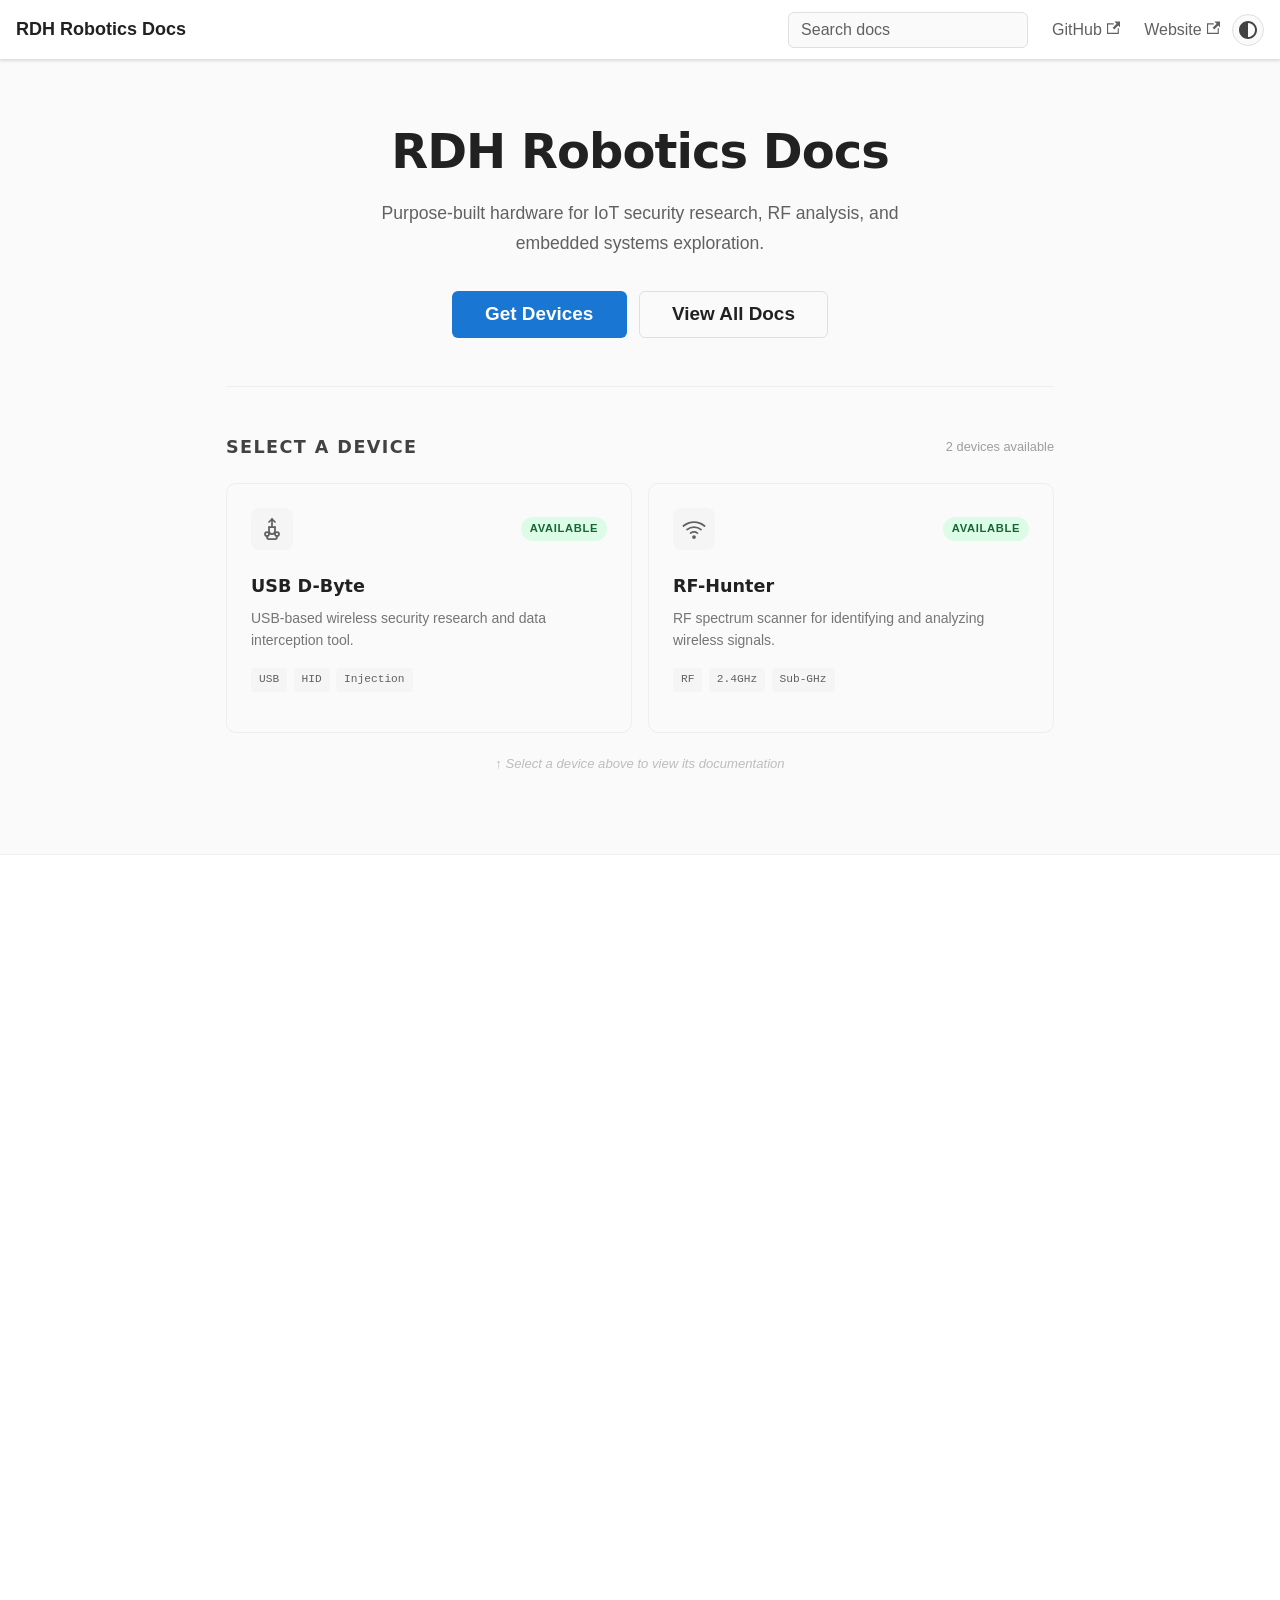
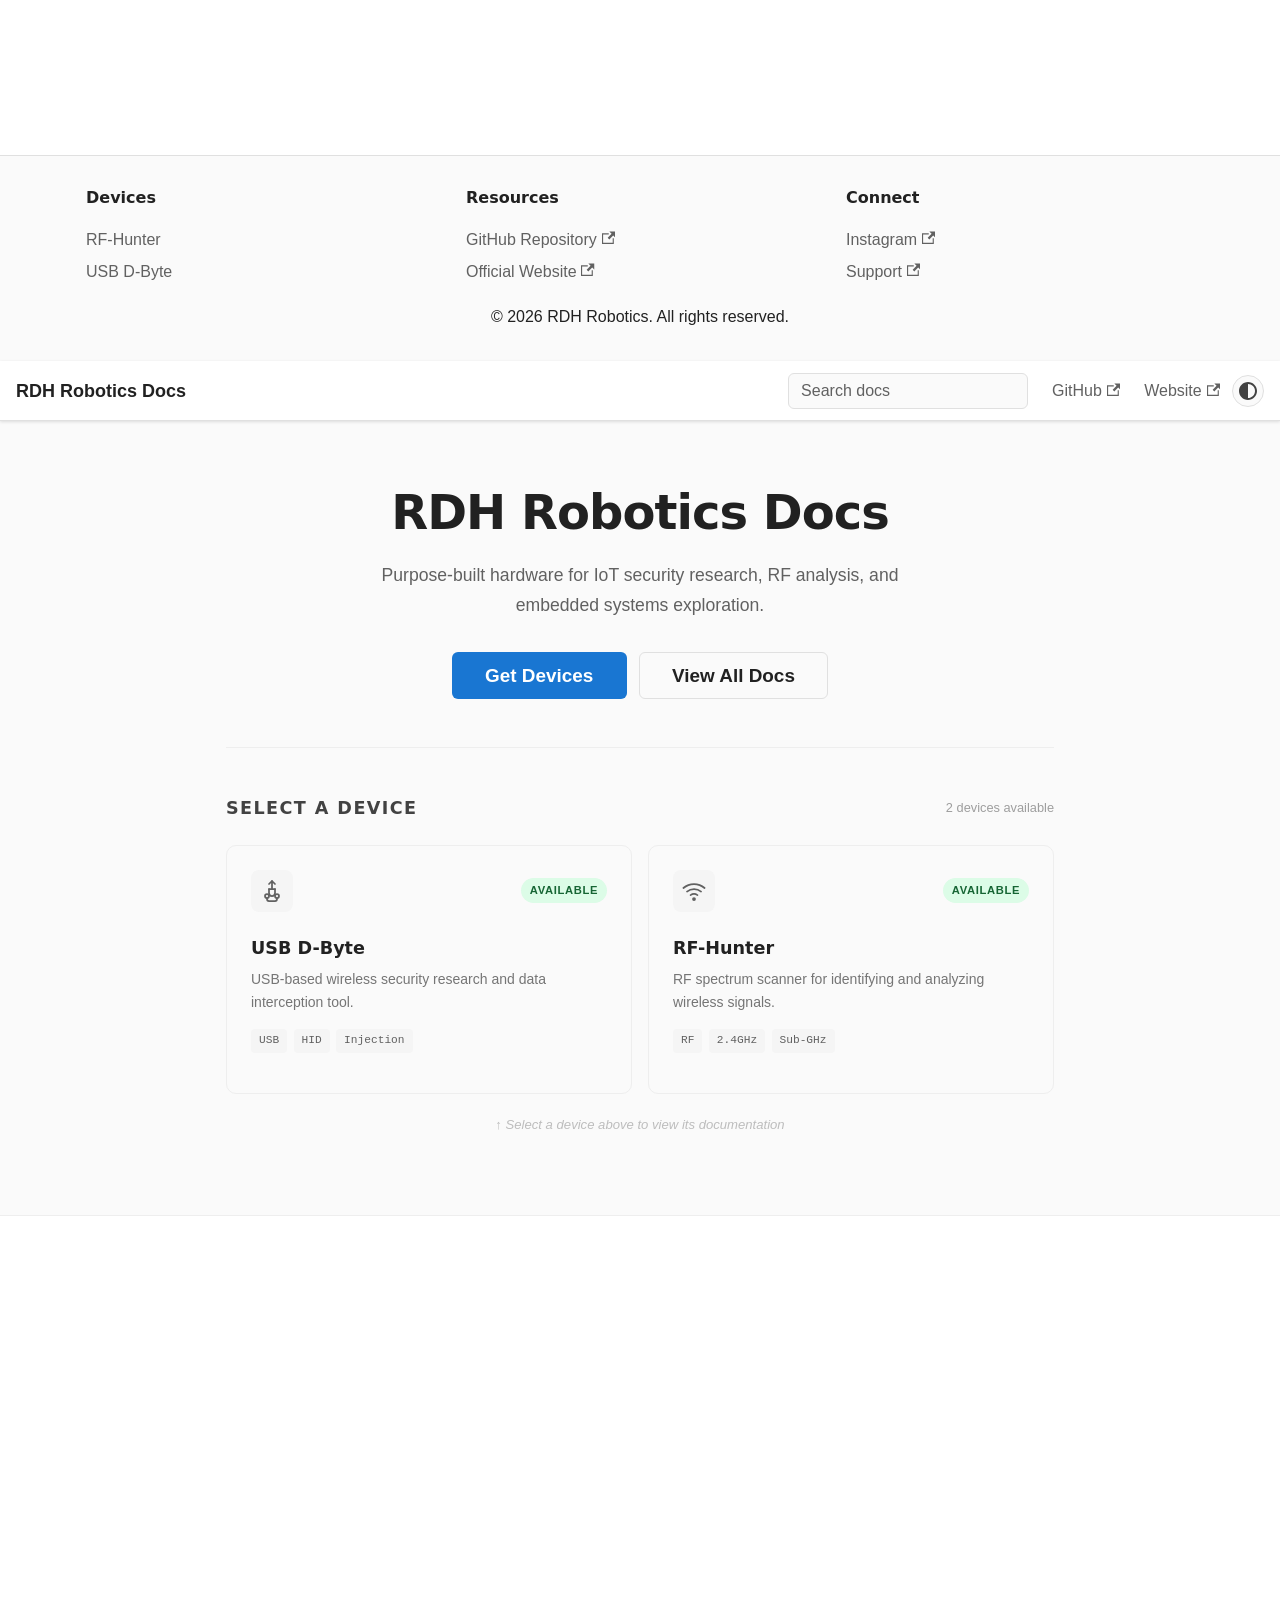
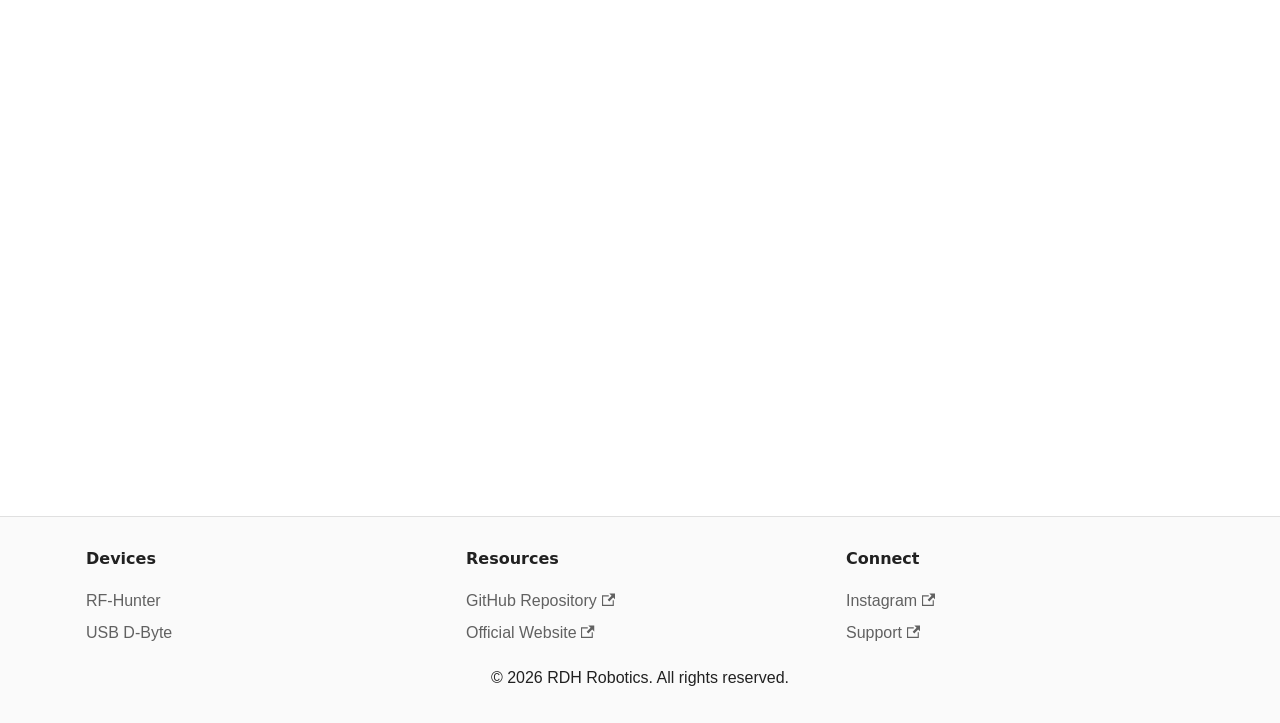
==== index.html @ c76b9f77 "Initial Commit" ====
<!doctype html><html lang=en dir=ltr class="plugin-pages plugin-id-default" data-has-hydrated=false><head><meta charset=UTF-8><meta name=generator content="Docusaurus v3.10.1"><title data-rh=true>RDH Robotics — Wireless Security Research Devices | RDH Robotics Docs</title><meta data-rh=true name=viewport content="width=device-width, initial-scale=1.0"/><meta data-rh=true name=twitter:card content=summary_large_image /><meta data-rh=true property=og:image content=https://docs.rdhrobotics.in/img/logo.svg /><meta data-rh=true name=twitter:image content=https://docs.rdhrobotics.in/img/logo.svg /><meta data-rh=true property=og:url content=https://docs.rdhrobotics.in/ /><meta data-rh=true property=og:locale content=en /><meta data-rh=true name=docusaurus_locale content=en /><meta data-rh=true name=docusaurus_tag content=default /><meta data-rh=true name=docsearch:language content=en /><meta data-rh=true name=docsearch:docusaurus_tag content=default /><meta data-rh=true property=og:title content="RDH Robotics — Wireless Security Research Devices | RDH Robotics Docs"/><meta data-rh=true name=description content="Purpose-built hardware for IoT security research, RF analysis, and embedded systems."/><meta data-rh=true property=og:description content="Purpose-built hardware for IoT security research, RF analysis, and embedded systems."/><link data-rh=true rel=icon href=/img/favicon.ico /><link data-rh=true rel=canonical href=https://docs.rdhrobotics.in/ /><link data-rh=true rel=alternate href=https://docs.rdhrobotics.in/ hreflang=en /><link data-rh=true rel=alternate href=https://docs.rdhrobotics.in/ hreflang=x-default /><script data-rh=true>document.addEventListener("DOMContentLoaded",function(){void 0===window.docusaurus&&insertBanner()});function insertBanner(){var n=document.createElement("div");n.id="__docusaurus-base-url-issue-banner-container",n.innerHTML='\n<div id="__docusaurus-base-url-issue-banner" style="border: thick solid red; background-color: rgb(255, 230, 179); margin: 20px; padding: 20px; font-size: 20px;">\n   <p style="font-weight: bold; font-size: 30px;">Your Docusaurus site did not load properly.</p>\n   <p>A very common reason is a wrong site <a href="https://docusaurus.io/docs/docusaurus.config.js/#baseUrl" style="font-weight: bold;">baseUrl configuration</a>.</p>\n   <p>Current configured baseUrl = <span style="font-weight: bold; color: red;">/</span>  (default value)</p>\n   <p>We suggest trying baseUrl = <span id="__docusaurus-base-url-issue-banner-suggestion-container" style="font-weight: bold; color: green;"></span></p>\n</div>\n',document.body.prepend(n);var e=document.getElementById("__docusaurus-base-url-issue-banner-suggestion-container"),s=window.location.pathname;e.innerHTML="/"===s.substr(-1)?s:s+"/"}</script><link rel=stylesheet href=/assets/css/styles.e8098c47.css /><script src=/assets/js/runtime~main.9fc11efd.js defer></script><script src=/assets/js/main.0d5577f0.js defer></script></head><body><svg style="display: none;"><defs>
<symbol id=theme-svg-external-link viewBox="0 0 24 24"><path fill=currentColor d="M21 13v10h-21v-19h12v2h-10v15h17v-8h2zm3-12h-10.988l4.035 4-6.977 7.07 2.828 2.828 6.977-7.07 4.125 4.172v-11z"/></symbol>
</defs></svg>
<script>!function(){var t=function(){try{return new URLSearchParams(window.location.search).get("docusaurus-theme")}catch(t){}}()||function(){try{return window.localStorage.getItem("theme-b29")}catch(t){}}();document.documentElement.setAttribute("data-theme",t||(window.matchMedia("(prefers-color-scheme: dark)").matches?"dark":"light")),document.documentElement.setAttribute("data-theme-choice",t||"system")}(),function(){try{for(var[t,e]of new URLSearchParams(window.location.search).entries())if(t.startsWith("docusaurus-data-")){var a=t.replace("docusaurus-data-","data-");document.documentElement.setAttribute(a,e)}}catch(t){}}()</script><div id=__docusaurus><div role=region aria-label="Skip to main content"><a class=skipToContent_fXgn href=#__docusaurus_skipToContent_fallback>Skip to main content</a></div><nav aria-label=Main class="theme-layout-navbar navbar navbar--fixed-top navbar--primary"><div class=navbar__inner><div class="theme-layout-navbar-left navbar__items"><button aria-label="Toggle navigation bar" aria-expanded=false class="navbar__toggle clean-btn" type=button><svg width=30 height=30 viewBox="0 0 30 30" aria-hidden=true><path stroke=currentColor stroke-linecap=round stroke-miterlimit=10 stroke-width=2 d="M4 7h22M4 15h22M4 23h22"/></svg></button><a class=navbar__brand href=/><b class="navbar__title text--truncate">RDH Robotics Docs</b></a></div><div class="theme-layout-navbar-right navbar__items navbar__items--right"><div class=navbarSearchContainer_Bca1><form class=navbar-search role=search><input class=navbar-search__input type=search placeholder="Search docs" aria-label="Search documentation" value="" /></form></div><a href=https://github.com/rdhrobotics target=_blank rel="noopener noreferrer" class="navbar__item navbar__link">GitHub<svg width=13.5 height=13.5 aria-label="(opens in new tab)" class=iconExternalLink_nPIU><use href=#theme-svg-external-link /></svg></a><a href=https://rdhrobotics.in target=_blank rel="noopener noreferrer" class="navbar__item navbar__link">Website<svg width=13.5 height=13.5 aria-label="(opens in new tab)" class=iconExternalLink_nPIU><use href=#theme-svg-external-link /></svg></a><div class="toggle_vylO colorModeToggle_DEke"><button class="clean-btn toggleButton_gllP toggleButtonDisabled_aARS" type=button disabled title="system mode" aria-label="Switch between dark and light mode (currently system mode)"><svg viewBox="0 0 24 24" width=24 height=24 aria-hidden=true class="toggleIcon_g3eP lightToggleIcon_pyhR"><path fill=currentColor d="M12,9c1.65,0,3,1.35,3,3s-1.35,3-3,3s-3-1.35-3-3S10.35,9,12,9 M12,7c-2.76,0-5,2.24-5,5s2.24,5,5,5s5-2.24,5-5 S14.76,7,12,7L12,7z M2,13l2,0c0.55,0,1-0.45,1-1s-0.45-1-1-1l-2,0c-0.55,0-1,0.45-1,1S1.45,13,2,13z M20,13l2,0c0.55,0,1-0.45,1-1 s-0.45-1-1-1l-2,0c-0.55,0-1,0.45-1,1S19.45,13,20,13z M11,2v2c0,0.55,0.45,1,1,1s1-0.45,1-1V2c0-0.55-0.45-1-1-1S11,1.45,11,2z M11,20v2c0,0.55,0.45,1,1,1s1-0.45,1-1v-2c0-0.55-0.45-1-1-1C11.45,19,11,19.45,11,20z M5.99,4.58c-0.39-0.39-1.03-0.39-1.41,0 c-0.39,0.39-0.39,1.03,0,1.41l1.06,1.06c0.39,0.39,1.03,0.39,1.41,0s0.39-1.03,0-1.41L5.99,4.58z M18.36,16.95 c-0.39-0.39-1.03-0.39-1.41,0c-0.39,0.39-0.39,1.03,0,1.41l1.06,1.06c0.39,0.39,1.03,0.39,1.41,0c0.39-0.39,0.39-1.03,0-1.41 L18.36,16.95z M19.42,5.99c0.39-0.39,0.39-1.03,0-1.41c-0.39-0.39-1.03-0.39-1.41,0l-1.06,1.06c-0.39,0.39-0.39,1.03,0,1.41 s1.03,0.39,1.41,0L19.42,5.99z M7.05,18.36c0.39-0.39,0.39-1.03,0-1.41c-0.39-0.39-1.03-0.39-1.41,0l-1.06,1.06 c-0.39,0.39-0.39,1.03,0,1.41s1.03,0.39,1.41,0L7.05,18.36z"/></svg><svg viewBox="0 0 24 24" width=24 height=24 aria-hidden=true class="toggleIcon_g3eP darkToggleIcon_wfgR"><path fill=currentColor d="M9.37,5.51C9.19,6.15,9.1,6.82,9.1,7.5c0,4.08,3.32,7.4,7.4,7.4c0.68,0,1.35-0.09,1.99-0.27C17.45,17.19,14.93,19,12,19 c-3.86,0-7-3.14-7-7C5,9.07,6.81,6.55,9.37,5.51z M12,3c-4.97,0-9,4.03-9,9s4.03,9,9,9s9-4.03,9-9c0-0.46-0.04-0.92-0.1-1.36 c-0.98,1.37-2.58,2.26-4.4,2.26c-2.98,0-5.4-2.42-5.4-5.4c0-1.81,0.89-3.42,2.26-4.4C12.92,3.04,12.46,3,12,3L12,3z"/></svg><svg viewBox="0 0 24 24" width=24 height=24 aria-hidden=true class="toggleIcon_g3eP systemToggleIcon_QzmC"><path fill=currentColor d="m12 21c4.971 0 9-4.029 9-9s-4.029-9-9-9-9 4.029-9 9 4.029 9 9 9zm4.95-13.95c1.313 1.313 2.05 3.093 2.05 4.95s-0.738 3.637-2.05 4.95c-1.313 1.313-3.093 2.05-4.95 2.05v-14c1.857 0 3.637 0.737 4.95 2.05z"/></svg></button></div></div></div><div role=presentation class=navbar-sidebar__backdrop></div></nav><div id=__docusaurus_skipToContent_fallback class="theme-layout-main main-wrapper mainWrapper_z2l0"><header class="hero_aEcG heroLight_Zy8_"><div class="container heroContainer_i2aB"><div class=brandSection_exKd><h1 class=heroTitle_qg2I>RDH Robotics Docs</h1><p class=heroSubtitle_jFu1>Purpose-built hardware for IoT security research, RF analysis, and embedded systems exploration.<div class=heroCtas_rCrO><a href=https://www.rdhrobotics.in target=_blank rel="noopener noreferrer" class="button button--primary button--lg">Get Devices</a><a class="button button--secondary button--lg" href=/docs/intro>View All Docs</a></div></div><hr class=divider_ODZq /><section class=deviceSection_gvRC><div class=deviceSectionHeader_e5YT><h2 class=deviceSectionTitle_jl0S>Select a Device</h2><span class=deviceCount_M5NT>2<!-- --> devices available</span></div><div class=deviceGrid_cJya><div class=deviceCard_G2VZ role=button tabindex=0 aria-pressed=false><div class=deviceCardHeader_lcBn><span class=deviceIconWrap_8QQf><svg xmlns=http://www.w3.org/2000/svg width=24 height=24 viewBox="0 0 24 24" fill=none stroke=currentColor stroke-width=1.75 stroke-linecap=round stroke-linejoin=round aria-hidden=true><path d="M12 2v8"/><path d="M9 5l3-3 3 3"/><path d="M9 10h6"/><path d="M9 10v4a3 3 0 0 0 6 0v-4"/><circle cx=7 cy=17 r=2 /><circle cx=17 cy=17 r=2 /><path d="M7 19v1a2 2 0 0 0 2 2h6a2 2 0 0 0 2-2v-1"/></svg></span><span class="deviceBadge_BTRX badgeAvailable_bBEF">Available</span></div><h3 class=deviceCardTitle_dYeE>USB D-Byte</h3><p class=deviceCardDescription__JQG>USB-based wireless security research and data interception tool.<div class=deviceTags_pR9X><span class=deviceTag_oebg>USB</span><span class=deviceTag_oebg>HID</span><span class=deviceTag_oebg>Injection</span></div></div><div class=deviceCard_G2VZ role=button tabindex=0 aria-pressed=false><div class=deviceCardHeader_lcBn><span class=deviceIconWrap_8QQf><svg xmlns=http://www.w3.org/2000/svg width=24 height=24 viewBox="0 0 24 24" fill=none stroke=currentColor stroke-width=1.75 stroke-linecap=round stroke-linejoin=round aria-hidden=true><path d="M5 12.55a11 11 0 0 1 14.08 0"/><path d="M1.42 9a16 16 0 0 1 21.16 0"/><path d="M8.53 16.11a6 6 0 0 1 6.95 0"/><circle cx=12 cy=20 r=1 fill=currentColor /></svg></span><span class="deviceBadge_BTRX badgeAvailable_bBEF">Available</span></div><h3 class=deviceCardTitle_dYeE>RF-Hunter</h3><p class=deviceCardDescription__JQG>RF spectrum scanner for identifying and analyzing wireless signals.<div class=deviceTags_pR9X><span class=deviceTag_oebg>RF</span><span class=deviceTag_oebg>2.4GHz</span><span class=deviceTag_oebg>Sub-GHz</span></div></div></div><p class=deviceHint_Nf5q>↑ Select a device above to view its documentation</section></div></header><main></main></div><footer class="theme-layout-footer footer"><div class="container container-fluid"><div class="row footer__links"><div class="theme-layout-footer-column col footer__col"><div class=footer__title>Devices</div><ul class="footer__items clean-list"><li class=footer__item><a class=footer__link-item href=/docs/RF-Hunter>RF-Hunter</a><li class=footer__item><a class=footer__link-item href=/docs/USB-D-Byte>USB D-Byte</a></ul></div><div class="theme-layout-footer-column col footer__col"><div class=footer__title>Resources</div><ul class="footer__items clean-list"><li class=footer__item><a href=https://github.com/rdhrobotics target=_blank rel="noopener noreferrer" class=footer__link-item>GitHub Repository<svg width=13.5 height=13.5 aria-label="(opens in new tab)" class=iconExternalLink_nPIU><use href=#theme-svg-external-link /></svg></a><li class=footer__item><a href=https://rdhrobotics.in target=_blank rel="noopener noreferrer" class=footer__link-item>Official Website<svg width=13.5 height=13.5 aria-label="(opens in new tab)" class=iconExternalLink_nPIU><use href=#theme-svg-external-link /></svg></a></ul></div><div class="theme-layout-footer-column col footer__col"><div class=footer__title>Connect</div><ul class="footer__items clean-list"><li class=footer__item><a href=https://instagram.com/rdhrobotics target=_blank rel="noopener noreferrer" class=footer__link-item>Instagram<svg width=13.5 height=13.5 aria-label="(opens in new tab)" class=iconExternalLink_nPIU><use href=#theme-svg-external-link /></svg></a><li class=footer__item><a href=https://rdhrobotics.in/support target=_blank rel="noopener noreferrer" class=footer__link-item>Support<svg width=13.5 height=13.5 aria-label="(opens in new tab)" class=iconExternalLink_nPIU><use href=#theme-svg-external-link /></svg></a></ul></div></div><div class="footer__bottom text--center"><div class=footer__copyright>© 2026 RDH Robotics. All rights reserved.</div></div></div></footer></div></body>
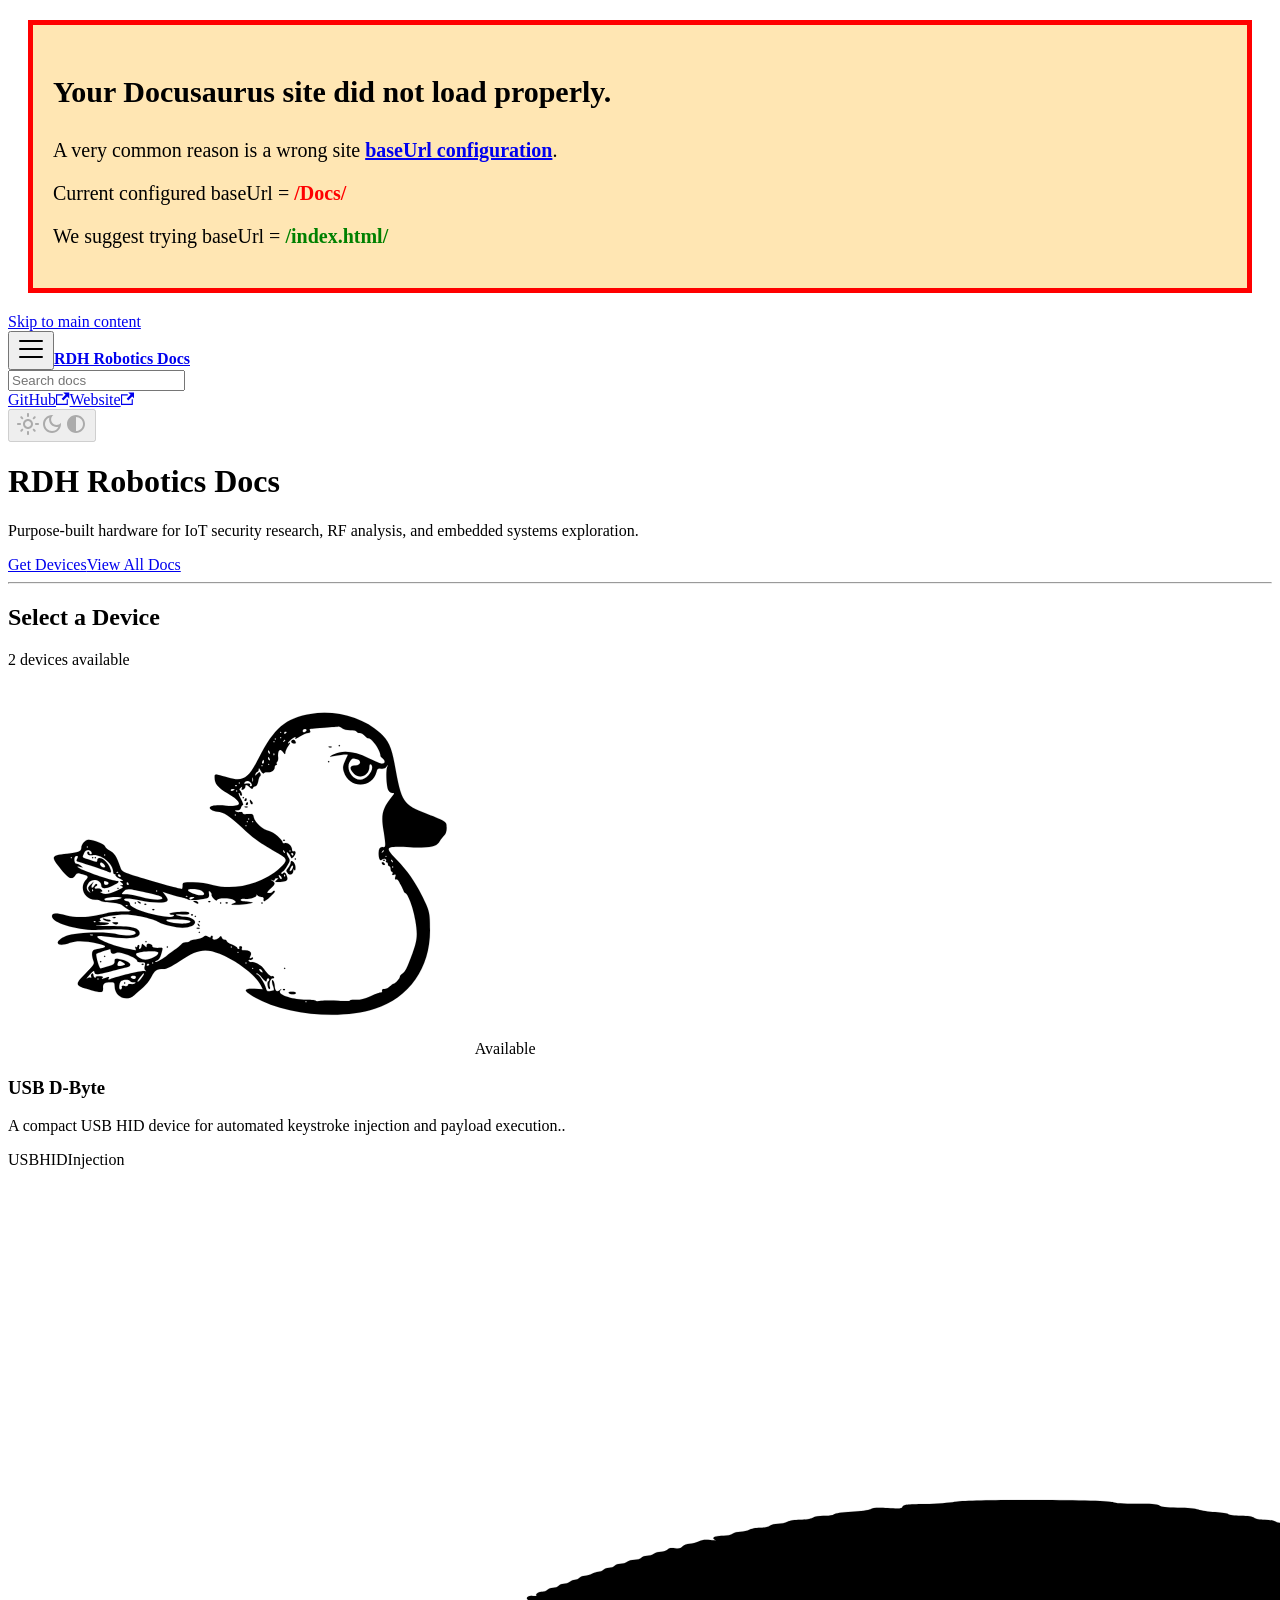
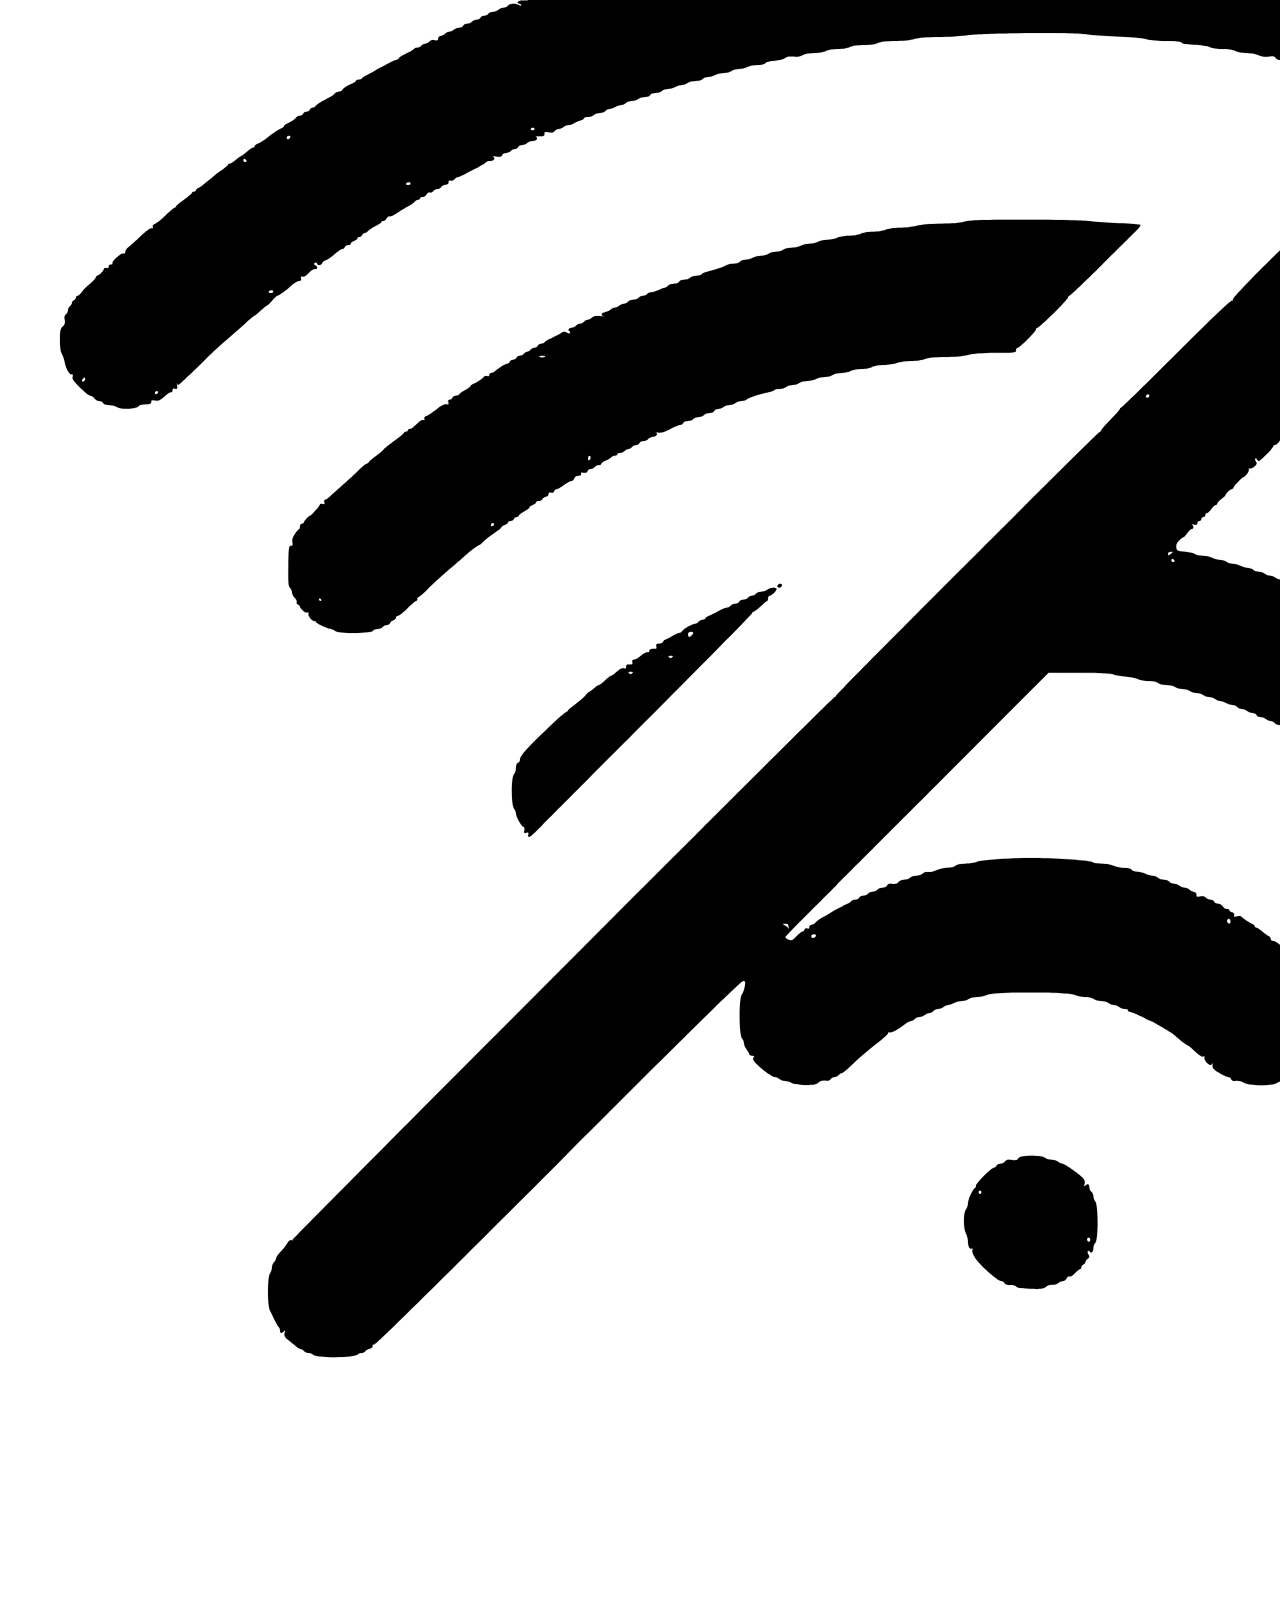
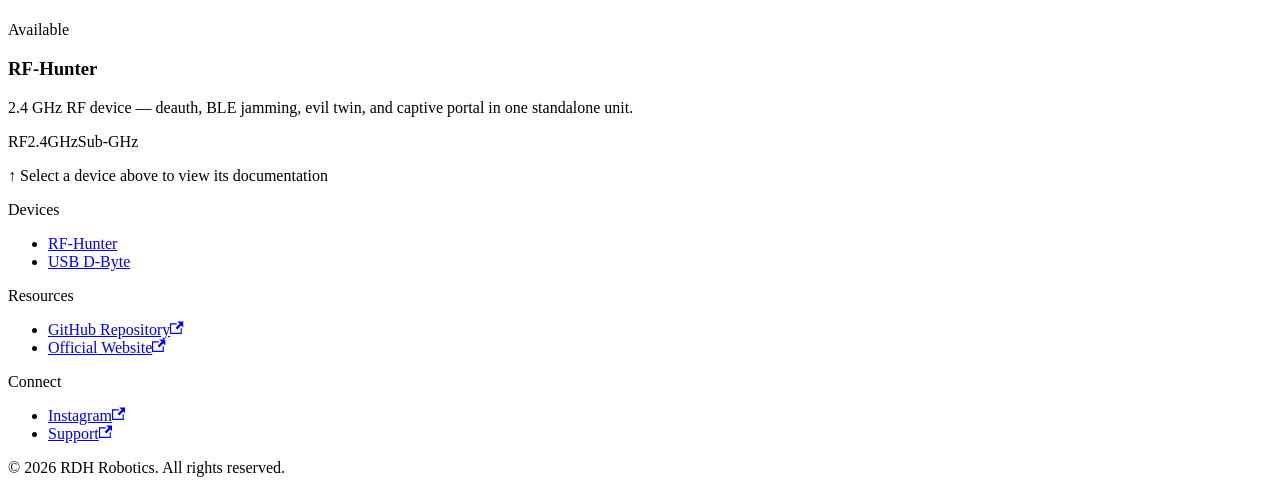
==== commit 52a72bd0: "Doc Update" ====
--- a/index.html
+++ b/index.html
@@ -1,4 +1,4 @@
-<!doctype html><html lang=en dir=ltr class="plugin-pages plugin-id-default" data-has-hydrated=false><head><meta charset=UTF-8><meta name=generator content="Docusaurus v3.10.1"><title data-rh=true>RDH Robotics — Wireless Security Research Devices | RDH Robotics Docs</title><meta data-rh=true name=viewport content="width=device-width, initial-scale=1.0"/><meta data-rh=true name=twitter:card content=summary_large_image /><meta data-rh=true property=og:image content=https://docs.rdhrobotics.in/img/logo.svg /><meta data-rh=true name=twitter:image content=https://docs.rdhrobotics.in/img/logo.svg /><meta data-rh=true property=og:url content=https://docs.rdhrobotics.in/ /><meta data-rh=true property=og:locale content=en /><meta data-rh=true name=docusaurus_locale content=en /><meta data-rh=true name=docusaurus_tag content=default /><meta data-rh=true name=docsearch:language content=en /><meta data-rh=true name=docsearch:docusaurus_tag content=default /><meta data-rh=true property=og:title content="RDH Robotics — Wireless Security Research Devices | RDH Robotics Docs"/><meta data-rh=true name=description content="Purpose-built hardware for IoT security research, RF analysis, and embedded systems."/><meta data-rh=true property=og:description content="Purpose-built hardware for IoT security research, RF analysis, and embedded systems."/><link data-rh=true rel=icon href=/img/favicon.ico /><link data-rh=true rel=canonical href=https://docs.rdhrobotics.in/ /><link data-rh=true rel=alternate href=https://docs.rdhrobotics.in/ hreflang=en /><link data-rh=true rel=alternate href=https://docs.rdhrobotics.in/ hreflang=x-default /><script data-rh=true>document.addEventListener("DOMContentLoaded",function(){void 0===window.docusaurus&&insertBanner()});function insertBanner(){var n=document.createElement("div");n.id="__docusaurus-base-url-issue-banner-container",n.innerHTML='\n<div id="__docusaurus-base-url-issue-banner" style="border: thick solid red; background-color: rgb(255, 230, 179); margin: 20px; padding: 20px; font-size: 20px;">\n   <p style="font-weight: bold; font-size: 30px;">Your Docusaurus site did not load properly.</p>\n   <p>A very common reason is a wrong site <a href="https://docusaurus.io/docs/docusaurus.config.js/#baseUrl" style="font-weight: bold;">baseUrl configuration</a>.</p>\n   <p>Current configured baseUrl = <span style="font-weight: bold; color: red;">/</span>  (default value)</p>\n   <p>We suggest trying baseUrl = <span id="__docusaurus-base-url-issue-banner-suggestion-container" style="font-weight: bold; color: green;"></span></p>\n</div>\n',document.body.prepend(n);var e=document.getElementById("__docusaurus-base-url-issue-banner-suggestion-container"),s=window.location.pathname;e.innerHTML="/"===s.substr(-1)?s:s+"/"}</script><link rel=stylesheet href=/assets/css/styles.e8098c47.css /><script src=/assets/js/runtime~main.9fc11efd.js defer></script><script src=/assets/js/main.0d5577f0.js defer></script></head><body><svg style="display: none;"><defs>
+<!doctype html><html lang=en dir=ltr class="plugin-pages plugin-id-default" data-has-hydrated=false><head><meta charset=UTF-8><meta name=generator content="Docusaurus v3.10.1"><title data-rh=true>RDH Robotics — Wireless Security Research Devices | RDH Robotics Docs</title><meta data-rh=true name=viewport content="width=device-width, initial-scale=1.0"/><meta data-rh=true name=twitter:card content=summary_large_image /><meta data-rh=true property=og:image content=https://rajbhardivesh.github.io/Docs/img/logo.svg /><meta data-rh=true name=twitter:image content=https://rajbhardivesh.github.io/Docs/img/logo.svg /><meta data-rh=true property=og:url content=https://rajbhardivesh.github.io/Docs/ /><meta data-rh=true property=og:locale content=en /><meta data-rh=true name=docusaurus_locale content=en /><meta data-rh=true name=docusaurus_tag content=default /><meta data-rh=true name=docsearch:language content=en /><meta data-rh=true name=docsearch:docusaurus_tag content=default /><meta data-rh=true property=og:title content="RDH Robotics — Wireless Security Research Devices | RDH Robotics Docs"/><meta data-rh=true name=description content="Purpose-built hardware for IoT security research, RF analysis, and embedded systems."/><meta data-rh=true property=og:description content="Purpose-built hardware for IoT security research, RF analysis, and embedded systems."/><link data-rh=true rel=icon href=/Docs/img/favicon.ico /><link data-rh=true rel=canonical href=https://rajbhardivesh.github.io/Docs/ /><link data-rh=true rel=alternate href=https://rajbhardivesh.github.io/Docs/ hreflang=en /><link data-rh=true rel=alternate href=https://rajbhardivesh.github.io/Docs/ hreflang=x-default /><script data-rh=true>document.addEventListener("DOMContentLoaded",function(){void 0===window.docusaurus&&insertBanner()});function insertBanner(){var n=document.createElement("div");n.id="__docusaurus-base-url-issue-banner-container",n.innerHTML='\n<div id="__docusaurus-base-url-issue-banner" style="border: thick solid red; background-color: rgb(255, 230, 179); margin: 20px; padding: 20px; font-size: 20px;">\n   <p style="font-weight: bold; font-size: 30px;">Your Docusaurus site did not load properly.</p>\n   <p>A very common reason is a wrong site <a href="https://docusaurus.io/docs/docusaurus.config.js/#baseUrl" style="font-weight: bold;">baseUrl configuration</a>.</p>\n   <p>Current configured baseUrl = <span style="font-weight: bold; color: red;">/Docs/</span> </p>\n   <p>We suggest trying baseUrl = <span id="__docusaurus-base-url-issue-banner-suggestion-container" style="font-weight: bold; color: green;"></span></p>\n</div>\n',document.body.prepend(n);var e=document.getElementById("__docusaurus-base-url-issue-banner-suggestion-container"),s=window.location.pathname;e.innerHTML="/"===s.substr(-1)?s:s+"/"}</script><link rel=stylesheet href=/Docs/assets/css/styles.e8098c47.css /><script src=/Docs/assets/js/runtime~main.014c2309.js defer></script><script src=/Docs/assets/js/main.a53502a4.js defer></script></head><body><svg style="display: none;"><defs>
 <symbol id=theme-svg-external-link viewBox="0 0 24 24"><path fill=currentColor d="M21 13v10h-21v-19h12v2h-10v15h17v-8h2zm3-12h-10.988l4.035 4-6.977 7.07 2.828 2.828 6.977-7.07 4.125 4.172v-11z"/></symbol>
 </defs></svg>
-<script>!function(){var t=function(){try{return new URLSearchParams(window.location.search).get("docusaurus-theme")}catch(t){}}()||function(){try{return window.localStorage.getItem("theme-b29")}catch(t){}}();document.documentElement.setAttribute("data-theme",t||(window.matchMedia("(prefers-color-scheme: dark)").matches?"dark":"light")),document.documentElement.setAttribute("data-theme-choice",t||"system")}(),function(){try{for(var[t,e]of new URLSearchParams(window.location.search).entries())if(t.startsWith("docusaurus-data-")){var a=t.replace("docusaurus-data-","data-");document.documentElement.setAttribute(a,e)}}catch(t){}}()</script><div id=__docusaurus><div role=region aria-label="Skip to main content"><a class=skipToContent_fXgn href=#__docusaurus_skipToContent_fallback>Skip to main content</a></div><nav aria-label=Main class="theme-layout-navbar navbar navbar--fixed-top navbar--primary"><div class=navbar__inner><div class="theme-layout-navbar-left navbar__items"><button aria-label="Toggle navigation bar" aria-expanded=false class="navbar__toggle clean-btn" type=button><svg width=30 height=30 viewBox="0 0 30 30" aria-hidden=true><path stroke=currentColor stroke-linecap=round stroke-miterlimit=10 stroke-width=2 d="M4 7h22M4 15h22M4 23h22"/></svg></button><a class=navbar__brand href=/><b class="navbar__title text--truncate">RDH Robotics Docs</b></a></div><div class="theme-layout-navbar-right navbar__items navbar__items--right"><div class=navbarSearchContainer_Bca1><form class=navbar-search role=search><input class=navbar-search__input type=search placeholder="Search docs" aria-label="Search documentation" value="" /></form></div><a href=https://github.com/rdhrobotics target=_blank rel="noopener noreferrer" class="navbar__item navbar__link">GitHub<svg width=13.5 height=13.5 aria-label="(opens in new tab)" class=iconExternalLink_nPIU><use href=#theme-svg-external-link /></svg></a><a href=https://rdhrobotics.in target=_blank rel="noopener noreferrer" class="navbar__item navbar__link">Website<svg width=13.5 height=13.5 aria-label="(opens in new tab)" class=iconExternalLink_nPIU><use href=#theme-svg-external-link /></svg></a><div class="toggle_vylO colorModeToggle_DEke"><button class="clean-btn toggleButton_gllP toggleButtonDisabled_aARS" type=button disabled title="system mode" aria-label="Switch between dark and light mode (currently system mode)"><svg viewBox="0 0 24 24" width=24 height=24 aria-hidden=true class="toggleIcon_g3eP lightToggleIcon_pyhR"><path fill=currentColor d="M12,9c1.65,0,3,1.35,3,3s-1.35,3-3,3s-3-1.35-3-3S10.35,9,12,9 M12,7c-2.76,0-5,2.24-5,5s2.24,5,5,5s5-2.24,5-5 S14.76,7,12,7L12,7z M2,13l2,0c0.55,0,1-0.45,1-1s-0.45-1-1-1l-2,0c-0.55,0-1,0.45-1,1S1.45,13,2,13z M20,13l2,0c0.55,0,1-0.45,1-1 s-0.45-1-1-1l-2,0c-0.55,0-1,0.45-1,1S19.45,13,20,13z M11,2v2c0,0.55,0.45,1,1,1s1-0.45,1-1V2c0-0.55-0.45-1-1-1S11,1.45,11,2z M11,20v2c0,0.55,0.45,1,1,1s1-0.45,1-1v-2c0-0.55-0.45-1-1-1C11.45,19,11,19.45,11,20z M5.99,4.58c-0.39-0.39-1.03-0.39-1.41,0 c-0.39,0.39-0.39,1.03,0,1.41l1.06,1.06c0.39,0.39,1.03,0.39,1.41,0s0.39-1.03,0-1.41L5.99,4.58z M18.36,16.95 c-0.39-0.39-1.03-0.39-1.41,0c-0.39,0.39-0.39,1.03,0,1.41l1.06,1.06c0.39,0.39,1.03,0.39,1.41,0c0.39-0.39,0.39-1.03,0-1.41 L18.36,16.95z M19.42,5.99c0.39-0.39,0.39-1.03,0-1.41c-0.39-0.39-1.03-0.39-1.41,0l-1.06,1.06c-0.39,0.39-0.39,1.03,0,1.41 s1.03,0.39,1.41,0L19.42,5.99z M7.05,18.36c0.39-0.39,0.39-1.03,0-1.41c-0.39-0.39-1.03-0.39-1.41,0l-1.06,1.06 c-0.39,0.39-0.39,1.03,0,1.41s1.03,0.39,1.41,0L7.05,18.36z"/></svg><svg viewBox="0 0 24 24" width=24 height=24 aria-hidden=true class="toggleIcon_g3eP darkToggleIcon_wfgR"><path fill=currentColor d="M9.37,5.51C9.19,6.15,9.1,6.82,9.1,7.5c0,4.08,3.32,7.4,7.4,7.4c0.68,0,1.35-0.09,1.99-0.27C17.45,17.19,14.93,19,12,19 c-3.86,0-7-3.14-7-7C5,9.07,6.81,6.55,9.37,5.51z M12,3c-4.97,0-9,4.03-9,9s4.03,9,9,9s9-4.03,9-9c0-0.46-0.04-0.92-0.1-1.36 c-0.98,1.37-2.58,2.26-4.4,2.26c-2.98,0-5.4-2.42-5.4-5.4c0-1.81,0.89-3.42,2.26-4.4C12.92,3.04,12.46,3,12,3L12,3z"/></svg><svg viewBox="0 0 24 24" width=24 height=24 aria-hidden=true class="toggleIcon_g3eP systemToggleIcon_QzmC"><path fill=currentColor d="m12 21c4.971 0 9-4.029 9-9s-4.029-9-9-9-9 4.029-9 9 4.029 9 9 9zm4.95-13.95c1.313 1.313 2.05 3.093 2.05 4.95s-0.738 3.637-2.05 4.95c-1.313 1.313-3.093 2.05-4.95 2.05v-14c1.857 0 3.637 0.737 4.95 2.05z"/></svg></button></div></div></div><div role=presentation class=navbar-sidebar__backdrop></div></nav><div id=__docusaurus_skipToContent_fallback class="theme-layout-main main-wrapper mainWrapper_z2l0"><header class="hero_aEcG heroLight_Zy8_"><div class="container heroContainer_i2aB"><div class=brandSection_exKd><h1 class=heroTitle_qg2I>RDH Robotics Docs</h1><p class=heroSubtitle_jFu1>Purpose-built hardware for IoT security research, RF analysis, and embedded systems exploration.<div class=heroCtas_rCrO><a href=https://www.rdhrobotics.in target=_blank rel="noopener noreferrer" class="button button--primary button--lg">Get Devices</a><a class="button button--secondary button--lg" href=/docs/intro>View All Docs</a></div></div><hr class=divider_ODZq /><section class=deviceSection_gvRC><div class=deviceSectionHeader_e5YT><h2 class=deviceSectionTitle_jl0S>Select a Device</h2><span class=deviceCount_M5NT>2<!-- --> devices available</span></div><div class=deviceGrid_cJya><div class=deviceCard_G2VZ role=button tabindex=0 aria-pressed=false><div class=deviceCardHeader_lcBn><span class=deviceIconWrap_8QQf><svg xmlns=http://www.w3.org/2000/svg width=24 height=24 viewBox="0 0 24 24" fill=none stroke=currentColor stroke-width=1.75 stroke-linecap=round stroke-linejoin=round aria-hidden=true><path d="M12 2v8"/><path d="M9 5l3-3 3 3"/><path d="M9 10h6"/><path d="M9 10v4a3 3 0 0 0 6 0v-4"/><circle cx=7 cy=17 r=2 /><circle cx=17 cy=17 r=2 /><path d="M7 19v1a2 2 0 0 0 2 2h6a2 2 0 0 0 2-2v-1"/></svg></span><span class="deviceBadge_BTRX badgeAvailable_bBEF">Available</span></div><h3 class=deviceCardTitle_dYeE>USB D-Byte</h3><p class=deviceCardDescription__JQG>USB-based wireless security research and data interception tool.<div class=deviceTags_pR9X><span class=deviceTag_oebg>USB</span><span class=deviceTag_oebg>HID</span><span class=deviceTag_oebg>Injection</span></div></div><div class=deviceCard_G2VZ role=button tabindex=0 aria-pressed=false><div class=deviceCardHeader_lcBn><span class=deviceIconWrap_8QQf><svg xmlns=http://www.w3.org/2000/svg width=24 height=24 viewBox="0 0 24 24" fill=none stroke=currentColor stroke-width=1.75 stroke-linecap=round stroke-linejoin=round aria-hidden=true><path d="M5 12.55a11 11 0 0 1 14.08 0"/><path d="M1.42 9a16 16 0 0 1 21.16 0"/><path d="M8.53 16.11a6 6 0 0 1 6.95 0"/><circle cx=12 cy=20 r=1 fill=currentColor /></svg></span><span class="deviceBadge_BTRX badgeAvailable_bBEF">Available</span></div><h3 class=deviceCardTitle_dYeE>RF-Hunter</h3><p class=deviceCardDescription__JQG>RF spectrum scanner for identifying and analyzing wireless signals.<div class=deviceTags_pR9X><span class=deviceTag_oebg>RF</span><span class=deviceTag_oebg>2.4GHz</span><span class=deviceTag_oebg>Sub-GHz</span></div></div></div><p class=deviceHint_Nf5q>↑ Select a device above to view its documentation</section></div></header><main></main></div><footer class="theme-layout-footer footer"><div class="container container-fluid"><div class="row footer__links"><div class="theme-layout-footer-column col footer__col"><div class=footer__title>Devices</div><ul class="footer__items clean-list"><li class=footer__item><a class=footer__link-item href=/docs/RF-Hunter>RF-Hunter</a><li class=footer__item><a class=footer__link-item href=/docs/USB-D-Byte>USB D-Byte</a></ul></div><div class="theme-layout-footer-column col footer__col"><div class=footer__title>Resources</div><ul class="footer__items clean-list"><li class=footer__item><a href=https://github.com/rdhrobotics target=_blank rel="noopener noreferrer" class=footer__link-item>GitHub Repository<svg width=13.5 height=13.5 aria-label="(opens in new tab)" class=iconExternalLink_nPIU><use href=#theme-svg-external-link /></svg></a><li class=footer__item><a href=https://rdhrobotics.in target=_blank rel="noopener noreferrer" class=footer__link-item>Official Website<svg width=13.5 height=13.5 aria-label="(opens in new tab)" class=iconExternalLink_nPIU><use href=#theme-svg-external-link /></svg></a></ul></div><div class="theme-layout-footer-column col footer__col"><div class=footer__title>Connect</div><ul class="footer__items clean-list"><li class=footer__item><a href=https://instagram.com/rdhrobotics target=_blank rel="noopener noreferrer" class=footer__link-item>Instagram<svg width=13.5 height=13.5 aria-label="(opens in new tab)" class=iconExternalLink_nPIU><use href=#theme-svg-external-link /></svg></a><li class=footer__item><a href=https://rdhrobotics.in/support target=_blank rel="noopener noreferrer" class=footer__link-item>Support<svg width=13.5 height=13.5 aria-label="(opens in new tab)" class=iconExternalLink_nPIU><use href=#theme-svg-external-link /></svg></a></ul></div></div><div class="footer__bottom text--center"><div class=footer__copyright>© 2026 RDH Robotics. All rights reserved.</div></div></div></footer></div></body>+<script>!function(){var t=function(){try{return new URLSearchParams(window.location.search).get("docusaurus-theme")}catch(t){}}()||function(){try{return window.localStorage.getItem("theme-79e")}catch(t){}}();document.documentElement.setAttribute("data-theme",t||(window.matchMedia("(prefers-color-scheme: dark)").matches?"dark":"light")),document.documentElement.setAttribute("data-theme-choice",t||"system")}(),function(){try{for(var[t,e]of new URLSearchParams(window.location.search).entries())if(t.startsWith("docusaurus-data-")){var a=t.replace("docusaurus-data-","data-");document.documentElement.setAttribute(a,e)}}catch(t){}}()</script><div id=__docusaurus><div role=region aria-label="Skip to main content"><a class=skipToContent_fXgn href=#__docusaurus_skipToContent_fallback>Skip to main content</a></div><nav aria-label=Main class="theme-layout-navbar navbar navbar--fixed-top navbar--primary"><div class=navbar__inner><div class="theme-layout-navbar-left navbar__items"><button aria-label="Toggle navigation bar" aria-expanded=false class="navbar__toggle clean-btn" type=button><svg width=30 height=30 viewBox="0 0 30 30" aria-hidden=true><path stroke=currentColor stroke-linecap=round stroke-miterlimit=10 stroke-width=2 d="M4 7h22M4 15h22M4 23h22"/></svg></button><a class=navbar__brand href=/Docs/><b class="navbar__title text--truncate">RDH Robotics Docs</b></a></div><div class="theme-layout-navbar-right navbar__items navbar__items--right"><div class=navbarSearchContainer_Bca1><form class=navbar-search role=search><input class=navbar-search__input type=search placeholder="Search docs" aria-label="Search documentation" value="" /></form></div><a href=https://github.com/rdhrobotics target=_blank rel="noopener noreferrer" class="navbar__item navbar__link">GitHub<svg width=13.5 height=13.5 aria-label="(opens in new tab)" class=iconExternalLink_nPIU><use href=#theme-svg-external-link /></svg></a><a href=https://rdhrobotics.in target=_blank rel="noopener noreferrer" class="navbar__item navbar__link">Website<svg width=13.5 height=13.5 aria-label="(opens in new tab)" class=iconExternalLink_nPIU><use href=#theme-svg-external-link /></svg></a><div class="toggle_vylO colorModeToggle_DEke"><button class="clean-btn toggleButton_gllP toggleButtonDisabled_aARS" type=button disabled title="system mode" aria-label="Switch between dark and light mode (currently system mode)"><svg viewBox="0 0 24 24" width=24 height=24 aria-hidden=true class="toggleIcon_g3eP lightToggleIcon_pyhR"><path fill=currentColor d="M12,9c1.65,0,3,1.35,3,3s-1.35,3-3,3s-3-1.35-3-3S10.35,9,12,9 M12,7c-2.76,0-5,2.24-5,5s2.24,5,5,5s5-2.24,5-5 S14.76,7,12,7L12,7z M2,13l2,0c0.55,0,1-0.45,1-1s-0.45-1-1-1l-2,0c-0.55,0-1,0.45-1,1S1.45,13,2,13z M20,13l2,0c0.55,0,1-0.45,1-1 s-0.45-1-1-1l-2,0c-0.55,0-1,0.45-1,1S19.45,13,20,13z M11,2v2c0,0.55,0.45,1,1,1s1-0.45,1-1V2c0-0.55-0.45-1-1-1S11,1.45,11,2z M11,20v2c0,0.55,0.45,1,1,1s1-0.45,1-1v-2c0-0.55-0.45-1-1-1C11.45,19,11,19.45,11,20z M5.99,4.58c-0.39-0.39-1.03-0.39-1.41,0 c-0.39,0.39-0.39,1.03,0,1.41l1.06,1.06c0.39,0.39,1.03,0.39,1.41,0s0.39-1.03,0-1.41L5.99,4.58z M18.36,16.95 c-0.39-0.39-1.03-0.39-1.41,0c-0.39,0.39-0.39,1.03,0,1.41l1.06,1.06c0.39,0.39,1.03,0.39,1.41,0c0.39-0.39,0.39-1.03,0-1.41 L18.36,16.95z M19.42,5.99c0.39-0.39,0.39-1.03,0-1.41c-0.39-0.39-1.03-0.39-1.41,0l-1.06,1.06c-0.39,0.39-0.39,1.03,0,1.41 s1.03,0.39,1.41,0L19.42,5.99z M7.05,18.36c0.39-0.39,0.39-1.03,0-1.41c-0.39-0.39-1.03-0.39-1.41,0l-1.06,1.06 c-0.39,0.39-0.39,1.03,0,1.41s1.03,0.39,1.41,0L7.05,18.36z"/></svg><svg viewBox="0 0 24 24" width=24 height=24 aria-hidden=true class="toggleIcon_g3eP darkToggleIcon_wfgR"><path fill=currentColor d="M9.37,5.51C9.19,6.15,9.1,6.82,9.1,7.5c0,4.08,3.32,7.4,7.4,7.4c0.68,0,1.35-0.09,1.99-0.27C17.45,17.19,14.93,19,12,19 c-3.86,0-7-3.14-7-7C5,9.07,6.81,6.55,9.37,5.51z M12,3c-4.97,0-9,4.03-9,9s4.03,9,9,9s9-4.03,9-9c0-0.46-0.04-0.92-0.1-1.36 c-0.98,1.37-2.58,2.26-4.4,2.26c-2.98,0-5.4-2.42-5.4-5.4c0-1.81,0.89-3.42,2.26-4.4C12.92,3.04,12.46,3,12,3L12,3z"/></svg><svg viewBox="0 0 24 24" width=24 height=24 aria-hidden=true class="toggleIcon_g3eP systemToggleIcon_QzmC"><path fill=currentColor d="m12 21c4.971 0 9-4.029 9-9s-4.029-9-9-9-9 4.029-9 9 4.029 9 9 9zm4.95-13.95c1.313 1.313 2.05 3.093 2.05 4.95s-0.738 3.637-2.05 4.95c-1.313 1.313-3.093 2.05-4.95 2.05v-14c1.857 0 3.637 0.737 4.95 2.05z"/></svg></button></div></div></div><div role=presentation class=navbar-sidebar__backdrop></div></nav><div id=__docusaurus_skipToContent_fallback class="theme-layout-main main-wrapper mainWrapper_z2l0"><header class="hero_aEcG heroLight_Zy8_"><div class="container heroContainer_i2aB"><div class=brandSection_exKd><h1 class=heroTitle_qg2I>RDH Robotics Docs</h1><p class=heroSubtitle_jFu1>Purpose-built hardware for IoT security research, RF analysis, and embedded systems exploration.<div class=heroCtas_rCrO><a href=https://www.rdhrobotics.in target=_blank rel="noopener noreferrer" class="button button--primary button--lg">Get Devices</a><a class="button button--secondary button--lg" href=/Docs/docs/intro>View All Docs</a></div></div><hr class=divider_ODZq /><section class=deviceSection_gvRC><div class=deviceSectionHeader_e5YT><h2 class=deviceSectionTitle_jl0S>Select a Device</h2><span class=deviceCount_M5NT>2<!-- --> devices available</span></div><div class=deviceGrid_cJya><div class=deviceCard_G2VZ role=button tabindex=0 aria-pressed=false><div class=deviceCardHeader_lcBn><span class=deviceIconWrap_8QQf><svg version=1.0 xmlns=http://www.w3.org/2000/svg width=350.000000pt height=289.000000pt viewBox="0 0 350.000000 289.000000" preserveAspectRatio="xMidYMid meet"> <g transform="translate(0.000000,289.000000) scale(0.100000,-0.100000)" fill=currentColor stroke=currentColor> <path d="M2270 2553 c-188 -31 -275 -105 -389 -331 -80 -157 -116 -179 -231 -146 -104 29 -100 29 -100 1 0 -48 22 -74 96 -118 119 -70 115 -104 -11 -94 -96 8 -145 -6 -110 -31 10 -8 31 -14 47 -14 42 0 95 -35 183 -119 82 -79 139 -120 256 -185 89 -48 91 -58 30 -117 -122 -117 -342 -174 -501 -130 -46 13 -104 21 -152 21 -77 0 -78 0 -78 -25 0 -14 -3 -25 -6 -25 -18 0 -227 57 -329 91 -119 38 -121 39 -134 76 -26 75 -43 101 -76 119 -18 10 -36 25 -38 35 -5 17 -84 49 -123 49 -25 0 -54 -34 -54 -62 0 -25 -25 -35 -105 -43 -124 -13 -127 -20 -48 -116 60 -73 82 -83 107 -47 14 20 18 21 56 8 47 -15 46 -14 20 -47 -46 -59 -2 -143 75 -143 19 0 36 -4 39 -9 3 -4 37 -11 76 -13 50 -4 77 -11 91 -24 12 -10 33 -24 47 -31 24 -10 18 -11 -48 -12 -41 -1 -95 -6 -120 -12 -145 -34 -220 -38 -302 -17 -82 20 -108 19 -108 -6 0 -53 208 -112 364 -102 174 11 273 1 263 -27 -5 -16 -93 -21 -139 -7 -79 23 -316 15 -383 -13 -99 -43 -71 -90 30 -51 48 18 108 16 213 -6 60 -13 67 -25 19 -35 -17 -4 -40 -9 -49 -11 -20 -6 -23 -39 -8 -80 10 -26 7 -32 -55 -94 -83 -84 -83 -92 5 -119 105 -33 125 -33 123 4 -3 34 10 45 55 45 28 0 32 -3 32 -28 0 -81 87 -121 147 -68 16 14 45 39 66 57 21 18 49 53 62 79 26 51 39 60 90 60 24 0 58 17 122 59 133 89 190 99 301 55 127 -51 269 -160 308 -236 l15 -30 -62 4 c-76 4 -86 -11 -30 -46 230 -146 658 -194 932 -105 259 84 414 304 414 589 0 134 -2 144 -63 265 -50 100 -106 180 -185 262 -97 101 -92 106 102 97 158 -7 197 1 221 47 7 11 20 29 31 40 12 12 19 33 19 59 0 46 0 46 -150 105 -180 71 -188 83 -241 375 -23 125 -47 176 -107 230 -131 118 -337 174 -522 143z m236 -108 c10 -8 38 -15 61 -15 23 0 45 -4 48 -10 3 -5 14 -10 24 -10 10 0 26 -9 36 -20 10 -11 23 -20 29 -20 17 0 59 -49 78 -91 9 -21 14 -39 11 -39 -3 0 4 -9 16 -19 24 -21 21 -41 -6 -41 -8 0 -52 19 -98 41 -105 52 -195 62 -260 29 -37 -18 -37 -20 -10 -15 77 14 117 17 113 9 -37 -76 -40 -89 -29 -124 38 -128 214 -127 246 2 5 20 11 24 32 20 18 -3 31 1 41 14 14 18 14 18 6 -1 -11 -28 -6 -145 8 -172 6 -13 20 -23 31 -23 18 0 18 -3 -7 -32 -67 -84 -79 -131 -60 -246 19 -116 18 -131 -3 -128 -22 4 -33 -11 -33 -46 0 -42 10 -61 26 -47 15 12 38 3 29 -12 -4 -5 -1 -9 4 -9 6 0 11 -7 11 -15 0 -8 5 -15 10 -15 6 0 10 -9 10 -20 0 -11 4 -20 10 -20 5 0 7 -7 4 -15 -5 -11 -2 -13 11 -9 14 6 16 3 10 -15 -4 -14 -3 -21 5 -19 7 2 16 -5 21 -14 5 -10 14 -26 19 -35 6 -10 13 -26 16 -35 4 -10 9 -18 13 -18 19 0 62 -114 76 -204 19 -112 15 -152 -22 -251 -41 -110 -53 -135 -74 -148 -10 -6 -19 -17 -19 -23 0 -14 -35 -54 -47 -54 -6 0 -18 -9 -28 -20 -10 -11 -29 -20 -41 -20 -15 0 -22 -5 -18 -13 2 -7 -3 -13 -13 -14 -10 -1 -45 -14 -78 -29 -42 -19 -74 -26 -108 -25 -27 1 -47 -2 -44 -6 3 -5 -36 -5 -86 -1 -50 4 -108 3 -129 -1 -22 -5 -38 -5 -38 0 0 5 -32 9 -72 9 -109 0 -220 38 -196 68 12 15 11 16 -5 3 -21 -17 -36 -3 -37 34 0 26 -20 58 -20 33 0 -9 4 -28 10 -42 5 -14 6 -26 2 -27 -4 0 -17 -2 -29 -5 -18 -3 -24 2 -29 24 -9 34 -53 102 -67 102 -6 0 -7 3 -3 7 4 4 23 -10 41 -32 25 -29 34 -35 35 -22 0 9 5 17 10 17 12 0 13 -17 1 -24 -10 -7 -2 -56 10 -56 5 0 6 7 3 15 -9 24 5 65 22 65 8 0 12 5 9 10 -4 6 -10 8 -14 6 -9 -6 -39 20 -61 54 -18 26 -69 55 -92 52 -9 -2 -19 2 -23 8 -4 7 0 10 10 8 10 -2 20 3 22 10 3 8 -1 10 -12 5 -15 -5 -16 -3 -7 14 14 26 -2 43 -41 43 -22 0 -28 4 -23 15 3 9 0 15 -10 15 -8 0 -12 -4 -9 -10 3 -5 1 -10 -4 -10 -6 0 -11 3 -11 8 0 4 -18 15 -40 25 -22 9 -40 21 -40 27 0 5 -7 10 -15 10 -9 0 -18 7 -21 15 -5 13 -8 13 -21 0 -20 -20 -57 -20 -49 0 3 8 1 15 -4 15 -6 0 -10 -5 -10 -10 0 -6 -8 -5 -19 2 -15 9 -23 9 -36 -2 -9 -8 -35 -15 -58 -18 -23 -2 -43 -8 -45 -13 -2 -5 -14 -9 -27 -9 -12 0 -29 -7 -36 -16 -8 -9 -30 -27 -49 -39 -19 -13 -44 -31 -55 -41 -27 -25 -85 -57 -91 -51 -3 3 3 8 14 11 11 4 24 22 30 45 15 50 15 53 -5 50 -39 -3 -63 2 -61 13 2 7 -7 14 -20 16 -15 2 -22 -2 -22 -13 0 -15 -2 -15 -17 1 -17 17 -18 17 -21 -4 -2 -12 -8 -22 -14 -22 -5 0 -8 7 -4 15 3 8 1 15 -4 15 -6 0 -10 -5 -10 -11 0 -5 -4 -7 -10 -4 -6 3 -7 -1 -4 -9 7 -19 9 -19 -58 -5 -154 30 -310 112 -182 95 205 -27 285 -17 269 33 -10 31 -59 41 -219 43 -122 1 -136 3 -71 7 79 6 84 20 7 22 -20 1 -28 4 -18 6 13 4 15 7 7 13 -27 16 135 43 221 37 75 -6 197 -37 224 -58 18 -14 127 -39 172 -39 115 0 130 69 18 81 -62 7 -92 22 -36 19 52 -4 70 -1 70 10 0 7 -28 10 -75 8 -44 -2 -74 -7 -73 -13 2 -5 11 -9 21 -8 10 2 15 -1 12 -7 -23 -37 -330 44 -330 85 0 13 -8 21 -22 23 -13 2 -23 8 -23 13 0 13 46 11 118 -6 80 -19 188 -23 204 -7 9 9 7 19 -10 42 l-23 30 38 -14 c21 -7 63 -19 93 -26 30 -7 60 -16 65 -20 11 -8 126 4 145 15 7 4 10 18 7 31 -3 20 -2 22 10 13 7 -7 12 -17 10 -22 -2 -6 6 -20 17 -31 13 -13 21 -16 24 -8 5 17 104 15 128 -2 18 -14 18 -15 -6 -25 -22 -8 -18 -10 25 -10 51 0 142 15 115 19 -8 1 -22 3 -30 4 -8 2 -25 3 -38 4 -14 1 -20 6 -16 13 3 6 16 8 28 5 28 -7 97 14 89 28 -3 6 0 5 8 -1 7 -7 21 -13 31 -13 11 0 18 -6 16 -14 -2 -8 -1 -16 2 -18 11 -6 91 70 81 76 -5 4 -12 2 -16 -4 -3 -5 -16 -10 -27 -10 -20 0 -19 3 10 31 37 36 39 44 15 59 -17 11 -17 11 0 6 9 -3 17 -1 17 4 0 6 8 10 17 10 15 0 14 -2 -3 -14 -17 -13 -15 -14 28 -13 53 2 63 14 46 52 -9 19 -14 22 -25 14 -9 -9 -13 -8 -13 0 0 6 4 11 9 11 5 0 20 19 34 43 23 38 24 44 11 64 -19 29 -18 54 1 29 8 -10 16 -24 18 -30 2 -7 9 -6 18 4 19 20 21 50 3 43 -9 -3 -14 2 -14 14 0 26 -33 55 -54 47 -9 -3 -16 -1 -16 5 0 20 -69 79 -102 86 -46 11 -106 64 -114 100 -5 29 -8 30 -45 27 -26 -3 -39 0 -39 8 0 7 -8 10 -19 7 -10 -2 -25 -1 -32 4 -10 6 -8 9 9 9 15 0 26 7 29 20 3 11 10 20 15 20 5 0 -2 20 -15 45 -14 25 -21 45 -16 45 5 0 9 -4 9 -10 0 -5 4 -10 10 -10 11 0 1 32 -12 41 -5 3 -2 12 7 19 13 11 14 10 9 -4 -5 -12 -2 -15 10 -10 9 3 16 12 16 20 0 19 9 18 33 -3 15 -13 21 -15 24 -5 3 6 11 12 18 12 8 0 17 15 21 35 3 19 10 38 15 40 4 3 6 12 2 21 -5 13 -8 13 -25 -3 -17 -16 -18 -16 -12 0 3 9 10 17 15 17 5 0 9 8 9 18 1 12 6 8 16 -12 10 -17 19 -24 23 -18 3 6 15 10 26 8 27 -4 55 15 55 36 0 10 5 18 11 18 5 0 8 4 4 9 -3 5 -1 12 4 16 5 3 9 18 7 33 -5 49 13 70 35 41 16 -21 19 -22 19 -6 0 11 10 33 22 50 12 17 17 27 10 23 -21 -13 -13 5 11 25 24 20 42 25 31 8 -3 -6 12 1 35 15 22 14 50 26 62 26 15 0 19 5 15 15 -7 19 -18 16 104 25 58 3 108 7 111 8 3 1 14 -5 25 -13z m-266 -14 c0 -5 -7 -11 -15 -15 -9 -3 -15 0 -15 9 0 8 7 15 15 15 8 0 15 -4 15 -9z m-190 -16 c0 -3 -2 -5 -5 -5 -3 0 -5 2 -5 5 0 3 2 5 5 5 3 0 5 -2 5 -5z m40 1 c0 -3 -4 -8 -10 -11 -5 -3 -10 -1 -10 4 0 6 5 11 10 11 6 0 10 -2 10 -4z m-40 -41 c0 -3 -2 -5 -5 -5 -3 0 -5 2 -5 5 0 3 2 5 5 5 3 0 5 -2 5 -5z m-40 -10 c0 -3 -2 -5 -5 -5 -3 0 -5 2 -5 5 0 3 2 5 5 5 3 0 5 -2 5 -5z m70 -9 c0 -3 -5 -8 -12 -12 -7 -4 -8 -3 -4 4 7 12 16 16 16 8z m-80 -11 c0 -3 -2 -5 -5 -5 -3 0 -5 2 -5 5 0 3 2 5 5 5 3 0 5 -2 5 -5z m-36 -81 c3 -8 2 -12 -4 -9 -6 3 -10 10 -10 16 0 14 7 11 14 -7z m33 -21 c-4 -3 -7 0 -7 7 0 7 3 10 7 7 3 -4 3 -10 0 -14z m-33 -29 c3 -8 2 -12 -4 -9 -6 3 -10 10 -10 16 0 14 7 11 14 -7z m654 0 c38 -11 26 -49 -15 -48 -41 2 -45 -25 -8 -61 43 -44 115 -12 115 50 0 15 4 24 10 20 38 -24 -24 -115 -79 -115 -67 0 -114 93 -72 144 15 18 17 18 49 10z m-698 -19 c0 -8 -4 -15 -10 -15 -5 0 -7 7 -4 15 4 8 8 15 10 15 2 0 4 -7 4 -15z m40 -20 c0 -3 -2 -5 -5 -5 -3 0 -5 2 -5 5 0 3 2 5 5 5 3 0 5 -2 5 -5z m-50 -10 c0 -3 -2 -5 -5 -5 -3 0 -5 2 -5 5 0 3 2 5 5 5 3 0 5 -2 5 -5z m-73 -117 c-3 -7 -5 -2 -5 12 0 14 2 19 5 13 2 -7 2 -19 0 -25z m-7 -30 c0 -4 -5 -8 -11 -8 -5 0 -7 5 -4 10 6 10 -8 14 -34 10 -13 -1 -13 1 -2 14 14 17 51 -2 51 -26z m-90 17 c0 -3 -2 -5 -5 -5 -3 0 -5 2 -5 5 0 3 2 5 5 5 3 0 5 -2 5 -5z m-23 -22 c-4 -3 -10 -3 -14 0 -3 4 0 7 7 7 7 0 10 -3 7 -7z m-17 -27 c0 -2 -7 -6 -15 -10 -8 -3 -15 -1 -15 4 0 6 7 10 15 10 8 0 15 -2 15 -4z m20 -11 c0 -3 -2 -5 -5 -5 -3 0 -5 2 -5 5 0 3 2 5 5 5 3 0 5 -2 5 -5z m-10 -180 c0 -3 -2 -5 -5 -5 -3 0 -5 2 -5 5 0 3 2 5 5 5 3 0 5 -2 5 -5z m100 -30 c0 -3 -2 -5 -5 -5 -3 0 -5 2 -5 5 0 3 2 5 5 5 3 0 5 -2 5 -5z m-10 -20 c0 -3 -2 -5 -5 -5 -3 0 -5 2 -5 5 0 3 2 5 5 5 3 0 5 -2 5 -5z m40 0 c0 -3 -2 -5 -5 -5 -3 0 -5 2 -5 5 0 3 2 5 5 5 3 0 5 -2 5 -5z m-50 -30 c0 -3 -2 -5 -5 -5 -3 0 -5 2 -5 5 0 3 2 5 5 5 3 0 5 -2 5 -5z m-1190 -160 c0 -3 -2 -5 -5 -5 -3 0 -5 2 -5 5 0 3 2 5 5 5 3 0 5 -2 5 -5z m28 -43 c2 -7 -1 -12 -7 -12 -6 0 -11 5 -11 10 0 6 -4 10 -10 10 -5 0 -7 -7 -4 -15 4 -10 16 -13 37 -11 70 8 157 -65 157 -131 0 -7 5 -13 12 -13 6 0 8 -3 5 -7 -4 -4 10 -15 30 -24 27 -13 32 -19 18 -19 -20 -1 -20 -1 -1 -15 20 -15 20 -15 0 -16 -18 0 -19 -1 0 -8 16 -6 11 -11 -30 -31 -56 -27 -98 -34 -122 -20 -12 7 -13 9 -3 10 10 0 11 3 2 14 -7 8 -21 12 -31 9 -22 -6 -28 12 -7 20 6 2 8 8 4 13 -5 5 -13 1 -18 -9 -15 -26 -32 -21 -18 6 l11 22 -23 -23 c-21 -20 -22 -24 -10 -45 13 -20 13 -21 -2 -8 -21 17 -22 40 -1 69 24 35 94 20 94 -21 0 -26 29 -28 80 -4 51 23 63 37 33 37 -23 0 -183 52 -245 80 -50 22 -64 36 -25 25 21 -6 21 -6 3 9 -11 9 -25 16 -32 16 -21 0 -23 56 -2 57 15 2 16 -2 8 -18 -8 -14 -8 -20 2 -23 104 -32 215 -69 228 -76 27 -14 29 -2 9 40 -26 53 -89 84 -89 44 0 -9 -6 -13 -12 -10 -7 2 -31 10 -53 17 -52 16 -50 14 -35 48 12 30 48 32 58 3z m1447 8 c3 -5 4 -10 1 -10 -3 0 -8 5 -11 10 -3 6 -4 10 -1 10 3 0 8 -4 11 -10z m45 5 c0 -3 -2 -5 -5 -5 -3 0 -5 2 -5 5 0 3 2 5 5 5 3 0 5 -2 5 -5z m700 1 c0 -3 -5 -8 -12 -12 -7 -4 -8 -3 -4 4 7 12 16 16 16 8z m-680 -26 c0 -5 -2 -10 -4 -10 -3 0 -8 5 -11 10 -3 6 -1 10 4 10 6 0 11 -4 11 -10z m-1410 -5 c0 -3 -2 -5 -5 -5 -3 0 -5 2 -5 5 0 3 2 5 5 5 3 0 5 -2 5 -5z m2110 -10 c0 -3 -2 -5 -5 -5 -3 0 -5 2 -5 5 0 3 2 5 5 5 3 0 5 -2 5 -5z m-2360 -10 c0 -3 -2 -5 -5 -5 -3 0 -5 2 -5 5 0 3 2 5 5 5 3 0 5 -2 5 -5z m2405 -25 c3 -5 4 -10 1 -10 -3 0 -8 5 -11 10 -3 6 -4 10 -1 10 3 0 8 -4 11 -10z m-2165 -25 c7 -9 11 -18 8 -20 -9 -10 -38 7 -38 21 0 18 14 18 30 -1z m2170 -20 c0 -3 -2 -5 -5 -5 -3 0 -5 2 -5 5 0 3 2 5 5 5 3 0 5 -2 5 -5z m-2063 -42 c-4 -3 -10 -3 -14 0 -3 4 0 7 7 7 7 0 10 -3 7 -7z m18 -23 c3 -5 2 -10 -4 -10 -5 0 -13 5 -16 10 -3 6 -2 10 4 10 5 0 13 -4 16 -10z m1208 -24 c-3 -4 -9 -2 -14 5 -13 22 -11 31 5 17 8 -7 12 -17 9 -22z m24 17 c-4 -3 -7 0 -7 7 0 7 3 10 7 7 3 -4 3 -10 0 -14z m-1333 -39 c18 -7 12 -24 -10 -24 -8 0 -14 7 -14 15 0 17 2 18 24 9z m161 -14 c3 -5 1 -10 -4 -10 -6 0 -11 5 -11 10 0 6 2 10 4 10 3 0 8 -4 11 -10z m-268 -57 c-4 -3 -7 0 -7 7 0 7 3 10 7 7 3 -4 3 -10 0 -14z m376 -4 c125 -28 140 -33 145 -47 6 -19 -79 -15 -160 8 -40 11 -90 20 -112 20 -38 0 -39 0 -21 20 23 25 35 25 148 -1z m440 7 c32 -24 21 -39 -23 -32 -42 7 -80 25 -80 38 0 13 84 8 103 -6z m-333 -1 c0 -3 -2 -5 -5 -5 -3 0 -5 2 -5 5 0 3 2 5 5 5 3 0 5 -2 5 -5z m227 -42 c-4 -3 -10 -3 -14 0 -3 4 0 7 7 7 7 0 10 -3 7 -7z m-499 -13 c-20 -12 -107 -22 -120 -14 -20 12 18 24 77 24 44 -1 55 -3 43 -10z m542 0 c-19 -13 -30 -13 -30 0 0 6 10 10 23 10 18 0 19 -2 7 -10z m-493 -57 c-4 -3 -10 -3 -14 0 -3 4 0 7 7 7 7 0 10 -3 7 -7z m461 -109 c29 -9 -2 -24 -51 -24 -65 0 -136 18 -117 30 13 8 139 3 168 -6z m-701 -11 c-4 -3 -10 -3 -14 0 -3 4 0 7 7 7 7 0 10 -3 7 -7z m-20 -99 c-3 -3 -12 -4 -19 -1 -8 3 -5 6 6 6 11 1 17 -2 13 -5z m1043 -89 c0 -3 -2 -5 -5 -5 -3 0 -5 2 -5 5 0 3 2 5 5 5 3 0 5 -2 5 -5z m-910 -29 c0 -22 16 -27 44 -15 27 12 156 -39 156 -62 0 -5 14 -9 31 -9 29 0 31 -2 25 -27 -5 -17 -3 -29 6 -35 9 -6 6 -7 -8 -3 -18 5 -197 -37 -258 -61 -14 -5 -17 -4 -12 4 9 15 5 15 -30 2 -22 -9 -25 -8 -16 2 8 10 3 13 -23 14 -20 0 -31 -4 -28 -9 3 -6 1 -7 -5 -3 -7 4 -12 14 -12 22 0 8 -5 12 -11 9 -6 -4 -8 -14 -5 -22 3 -8 1 -11 -5 -8 -5 4 -18 1 -27 -7 -9 -7 -1 5 18 27 28 32 36 36 38 23 4 -23 17 -23 126 6 50 13 103 27 119 30 50 12 17 48 -55 60 -35 6 -38 5 -38 -16 0 -20 -8 -26 -47 -37 -27 -8 -53 -16 -59 -18 -9 -3 -40 106 -31 112 4 4 91 33 100 34 4 1 7 -5 7 -13z m357 -13 c6 -19 -57 -53 -97 -53 -32 0 -80 33 -68 46 20 19 160 25 165 7z m603 2 c0 -3 -2 -5 -5 -5 -3 0 -5 2 -5 5 0 3 2 5 5 5 3 0 5 -2 5 -5z m-864 -79 c18 -14 18 -15 -9 -21 -32 -8 -42 -2 -34 20 8 19 18 19 43 1z m224 -1 c0 -3 -2 -5 -5 -5 -3 0 -5 2 -5 5 0 3 2 5 5 5 3 0 5 -2 5 -5z m700 0 c0 -3 -2 -5 -5 -5 -3 0 -5 2 -5 5 0 3 2 5 5 5 3 0 5 -2 5 -5z m-730 -9 c0 -3 -4 -8 -10 -11 -5 -3 -10 -1 -10 4 0 6 5 11 10 11 6 0 10 -2 10 -4z m780 -31 c0 -3 -2 -5 -5 -5 -3 0 -5 2 -5 5 0 3 2 5 5 5 3 0 5 -2 5 -5z m65 -16 c11 -17 -1 -21 -15 -4 -8 9 -8 15 -2 15 6 0 14 -5 17 -11z m-885 -27 c0 -5 -11 -22 -25 -38 -31 -36 -33 -19 -2 18 24 30 27 32 27 20z m-60 -20 c0 -14 -11 -21 -26 -15 -21 8 -17 23 6 23 11 0 20 -4 20 -8z m-280 -17 c0 -3 -2 -5 -5 -5 -3 0 -5 2 -5 5 0 3 2 5 5 5 3 0 5 -2 5 -5z m235 -15 c3 -5 16 -10 28 -10 16 0 18 -3 8 -9 -7 -5 -22 -6 -32 -4 -11 3 -19 0 -19 -7 0 -8 -9 -11 -26 -7 -18 3 -24 1 -20 -8 3 -8 -1 -16 -9 -18 -18 -8 -13 52 6 64 19 12 56 11 64 -1z m1325 -155 c0 -3 -2 -5 -5 -5 -3 0 -5 2 -5 5 0 3 2 5 5 5 3 0 5 -2 5 -5z"/> <path d="M2125 2350 c-3 -6 1 -13 10 -16 19 -8 30 0 20 15 -8 14 -22 14 -30 1z"/> <path d="M2480 2315 c0 -3 2 -5 5 -5 3 0 5 2 5 5 0 3 -2 5 -5 5 -3 0 -5 -2 -5 -5z"/> <path d="M2408 2303 c7 -3 16 -2 19 1 4 3 -2 6 -13 5 -11 0 -14 -3 -6 -6z"/> <path d="M2400 2195 c0 -3 2 -5 5 -5 3 0 5 2 5 5 0 3 -2 5 -5 5 -3 0 -5 -2 -5 -5z"/> <path d="M1760 1925 c0 -3 2 -5 5 -5 3 0 5 2 5 5 0 3 -2 5 -5 5 -3 0 -5 -2 -5 -5z"/> <path d="M1775 1910 c-3 -5 -1 -10 4 -10 6 0 11 5 11 10 0 6 -2 10 -4 10 -3 0 -8 -4 -11 -10z"/> <path d="M1817 1890 c3 -11 9 -17 15 -14 5 3 4 12 -3 20 -16 19 -18 18 -12 -6z"/> <path d="M1785 1880 c-3 -5 -1 -10 4 -10 6 0 11 5 11 10 0 6 -2 10 -4 10 -3 0 -8 -4 -11 -10z"/> <path d="M1778 1853 c7 -3 16 -2 19 1 4 3 -2 6 -13 5 -11 0 -14 -3 -6 -6z"/> <path d="M2063 1603 c4 -3 10 -3 14 0 3 4 0 7 -7 7 -7 0 -10 -3 -7 -7z"/> <path d="M2150 1465 c0 -3 2 -5 5 -5 3 0 5 2 5 5 0 3 -2 5 -5 5 -3 0 -5 -2 -5 -5z"/> <path d="M2813 1453 c4 -3 10 -3 14 0 3 4 0 7 -7 7 -7 0 -10 -3 -7 -7z"/> <path d="M2120 1435 c0 -7 -8 -23 -18 -36 -17 -20 -17 -24 -4 -40 18 -21 42 -9 42 20 0 12 2 13 8 3 5 -8 8 1 8 22 -1 33 -36 64 -36 31z m10 -51 c-18 -21 -24 -10 -9 18 8 14 14 18 17 10 2 -7 -2 -19 -8 -28z"/> <path d="M2805 1430 c3 -5 11 -10 16 -10 6 0 7 5 4 10 -3 6 -11 10 -16 10 -6 0 -7 -4 -4 -10z"/> <path d="M977 1139 c7 -7 15 -10 18 -7 3 3 -2 9 -12 12 -14 6 -15 5 -6 -5z"/> <path d="M1400 1140 c20 -13 33 -13 25 0 -3 6 -14 10 -23 10 -15 0 -15 -2 -2 -10z"/> <path d="M1503 1143 c4 -3 10 -3 14 0 3 4 0 7 -7 7 -7 0 -10 -3 -7 -7z"/> <path d="M950 1135 c0 -3 2 -5 5 -5 3 0 5 2 5 5 0 3 -2 5 -5 5 -3 0 -5 -2 -5 -5z"/> <path d="M1590 1135 c0 -3 2 -5 5 -5 3 0 5 2 5 5 0 3 -2 5 -5 5 -3 0 -5 -2 -5 -5z"/> <path d="M1633 1133 c4 -3 10 -3 14 0 3 4 0 7 -7 7 -7 0 -10 -3 -7 -7z"/> <path d="M1900 1135 c0 -3 2 -5 5 -5 3 0 5 2 5 5 0 3 -2 5 -5 5 -3 0 -5 -2 -5 -5z"/> <path d="M1023 1123 c4 -3 10 -3 14 0 3 4 0 7 -7 7 -7 0 -10 -3 -7 -7z"/> <path d="M1083 1083 c4 -3 10 -3 14 0 3 4 0 7 -7 7 -7 0 -10 -3 -7 -7z"/> <path d="M1373 1043 c4 -3 10 -3 14 0 3 4 0 7 -7 7 -7 0 -10 -3 -7 -7z"/> <path d="M1400 1035 c0 -3 2 -5 5 -5 3 0 5 2 5 5 0 3 -2 5 -5 5 -3 0 -5 -2 -5 -5z"/> <path d="M788 1023 c7 -3 16 -2 19 1 4 3 -2 6 -13 5 -11 0 -14 -3 -6 -6z"/> <path d="M713 1013 c8 -13 57 -23 57 -12 0 5 -6 9 -14 9 -8 0 -22 3 -32 7 -11 4 -15 3 -11 -4z"/> <path d="M1430 995 c0 -3 2 -5 5 -5 3 0 5 2 5 5 0 3 -2 5 -5 5 -3 0 -5 -2 -5 -5z"/> <path d="M793 979 c14 -8 22 -8 30 0 8 8 3 11 -18 11 -26 -1 -28 -2 -12 -11z"/> <path d="M1425 970 c3 -5 8 -10 11 -10 3 0 2 5 -1 10 -3 6 -8 10 -11 10 -3 0 -2 -4 1 -10z"/> <path d="M1418 943 c7 -3 16 -2 19 1 4 3 -2 6 -13 5 -11 0 -14 -3 -6 -6z"/> <path d="M1430 915 c0 -3 2 -5 5 -5 3 0 5 2 5 5 0 3 -2 5 -5 5 -3 0 -5 -2 -5 -5z"/> <path d="M1030 845 c0 -3 2 -5 5 -5 3 0 5 2 5 5 0 3 -2 5 -5 5 -3 0 -5 -2 -5 -5z"/> <path d="M1190 805 c0 -3 2 -5 5 -5 3 0 5 2 5 5 0 3 -2 5 -5 5 -3 0 -5 -2 -5 -5z"/> <path d="M2070 645 c0 -3 2 -5 5 -5 3 0 5 2 5 5 0 3 -2 5 -5 5 -3 0 -5 -2 -5 -5z"/> <path d="M2063 483 c4 -3 10 -3 14 0 3 4 0 7 -7 7 -7 0 -10 -3 -7 -7z"/> <path d="M2105 460 c3 -5 17 -10 31 -10 13 0 24 5 24 10 0 6 -14 10 -31 10 -17 0 -28 -4 -24 -10z"/> <path d="M630 1475 c0 -3 2 -5 5 -5 3 0 5 2 5 5 0 3 -2 5 -5 5 -3 0 -5 -2 -5 -5z"/> <path d="M650 1475 c0 -3 2 -5 5 -5 3 0 5 2 5 5 0 3 -2 5 -5 5 -3 0 -5 -2 -5 -5z"/> <path d="M820 1245 c0 -3 2 -5 5 -5 3 0 5 2 5 5 0 3 -2 5 -5 5 -3 0 -5 -2 -5 -5z"/> <path d="M750 1225 c0 -3 2 -5 5 -5 3 0 5 2 5 5 0 3 -2 5 -5 5 -3 0 -5 -2 -5 -5z"/> <path d="M720 735 c0 -3 2 -5 5 -5 3 0 5 2 5 5 0 3 -2 5 -5 5 -3 0 -5 -2 -5 -5z"/> <path d="M690 695 c0 -3 2 -5 5 -5 3 0 5 2 5 5 0 3 -2 5 -5 5 -3 0 -5 -2 -5 -5z"/> <path d="M1003 673 c4 -3 10 -3 14 0 3 4 0 7 -7 7 -7 0 -10 -3 -7 -7z"/> <path d="M870 535 c0 -3 2 -5 5 -5 3 0 5 2 5 5 0 3 -2 5 -5 5 -3 0 -5 -2 -5 -5z"/> </g> </svg></span><span class="deviceBadge_BTRX badgeAvailable_bBEF">Available</span></div><h3 class=deviceCardTitle_dYeE>USB D-Byte</h3><p class=deviceCardDescription__JQG>A compact USB HID device for automated keystroke injection and payload execution..<div class=deviceTags_pR9X><span class=deviceTag_oebg>USB</span><span class=deviceTag_oebg>HID</span><span class=deviceTag_oebg>Injection</span></div></div><div class=deviceCard_G2VZ role=button tabindex=0 aria-pressed=false><div class=deviceCardHeader_lcBn><span class=deviceIconWrap_8QQf><svg version=1.0 xmlns=http://www.w3.org/2000/svg width=1536.000000pt height=1536.000000pt viewBox="0 0 1536.000000 1536.000000" preserveAspectRatio="xMidYMid meet"> <g transform="translate(0.000000,1536.000000) scale(0.100000,-0.100000)" fill=currentColor stroke=currentColor> <path d="M12806 13389 c-65 -7 -98 -17 -136 -41 -8 -5 -27 -14 -42 -21 -16 -6 -28 -15 -28 -19 0 -4 -4 -8 -9 -8 -12 0 -501 -490 -501 -501 0 -5 -4 -9 -10 -9 -17 0 -52 -41 -47 -55 4 -9 -1 -11 -14 -8 -10 3 -19 1 -19 -5 0 -5 -100 -110 -222 -233 -123 -122 -222 -229 -220 -236 2 -8 -3 -13 -10 -11 -14 2 -798 -776 -798 -792 0 -6 -4 -10 -10 -10 -19 0 -631 -620 -624 -631 4 -8 3 -9 -4 -5 -16 10 -486 -459 -476 -475 4 -8 3 -9 -5 -5 -16 10 -455 -429 -445 -445 4 -8 3 -9 -5 -5 -7 5 -162 -143 -417 -398 -223 -223 -410 -406 -415 -406 -5 0 -9 -4 -9 -9 0 -5 -31 -41 -70 -80 -38 -39 -70 -76 -70 -81 0 -6 -5 -10 -10 -10 -13 0 -1980 -1968 -1980 -1981 0 -5 -4 -9 -9 -9 -16 0 -4072 -4061 -4066 -4071 3 -5 0 -6 -8 -3 -8 3 -21 -6 -32 -23 -18 -28 -26 -39 -65 -80 -11 -13 -20 -29 -20 -37 0 -7 -7 -19 -15 -26 -8 -7 -15 -24 -15 -39 0 -14 -7 -34 -15 -45 -19 -25 -20 -237 -1 -275 7 -14 24 -48 37 -76 13 -27 27 -51 32 -53 4 -2 7 -12 7 -23 0 -22 11 -24 29 -6 10 10 11 7 6 -13 -5 -21 0 -31 30 -55 20 -17 46 -38 57 -47 12 -10 27 -18 33 -18 7 0 18 -7 25 -15 7 -8 22 -15 34 -15 12 0 27 -5 33 -11 28 -28 309 -27 337 1 6 6 18 10 27 10 9 0 22 6 29 14 6 8 21 16 33 18 13 2 21 10 21 20 -1 10 4 14 13 11 9 -4 489 470 1379 1361 931 932 1372 1366 1386 1366 19 0 20 -4 14 -42 -4 -23 -13 -49 -21 -58 -24 -26 -23 -304 1 -331 8 -8 14 -25 14 -36 0 -11 9 -32 20 -46 11 -14 20 -30 20 -36 0 -6 10 -11 21 -11 16 0 19 -3 11 -13 -8 -10 -3 -22 21 -48 36 -39 121 -99 141 -99 7 0 21 -7 32 -15 10 -8 30 -15 44 -15 14 0 36 -7 50 -15 16 -9 54 -14 102 -15 63 0 82 4 96 18 13 13 29 18 49 15 19 -3 34 1 42 11 8 9 21 16 31 16 10 0 23 7 30 15 7 8 18 15 25 15 7 0 48 35 91 77 44 43 119 107 167 143 48 35 87 70 87 78 0 7 4 10 10 7 11 -7 58 17 111 57 20 16 44 28 52 28 8 0 20 7 27 15 7 8 22 15 34 15 12 0 31 7 42 15 10 8 26 15 35 15 9 0 22 7 29 15 7 8 22 15 34 15 12 0 31 7 42 15 10 8 26 15 34 15 8 0 28 7 44 15 15 8 42 15 60 15 17 0 40 7 50 15 11 8 40 15 65 15 25 0 60 7 76 16 45 24 607 24 653 0 17 -9 53 -16 79 -16 26 0 57 -7 67 -15 11 -8 36 -15 55 -15 20 0 45 -7 55 -15 11 -8 29 -15 40 -15 12 0 30 -7 40 -15 11 -8 30 -15 43 -15 13 0 23 -4 23 -10 0 -5 5 -10 12 -10 12 0 91 -34 118 -51 8 -5 21 -11 28 -14 26 -10 38 -16 57 -28 11 -7 43 -25 70 -41 28 -16 57 -35 65 -42 44 -39 88 -74 94 -74 3 0 14 -8 25 -17 65 -61 83 -74 96 -70 9 4 12 1 9 -8 -6 -14 28 -55 45 -55 5 0 12 6 15 13 3 6 3 1 1 -13 -4 -21 4 -30 46 -57 28 -18 59 -33 69 -33 10 0 21 -7 24 -16 4 -11 16 -15 39 -13 19 2 43 -4 57 -14 33 -23 216 -25 246 -2 10 8 35 15 55 15 22 0 39 6 42 14 3 8 16 16 29 18 15 2 22 9 20 20 -2 12 3 15 18 11 26 -7 129 98 160 162 12 25 26 47 31 51 5 3 9 22 9 43 0 21 7 52 15 67 8 16 15 54 15 84 0 30 -7 68 -15 84 -8 15 -15 41 -15 57 0 17 -7 33 -18 40 -12 7 -17 20 -15 33 3 13 -2 28 -11 35 -9 8 -16 18 -16 24 0 10 -244 257 -254 257 -3 0 -17 11 -32 25 -15 14 -35 25 -45 25 -11 0 -19 7 -19 15 0 9 -7 18 -16 22 -9 3 -30 19 -47 34 -17 16 -37 29 -44 29 -7 0 -13 5 -13 10 0 6 -8 14 -17 17 -21 8 -75 44 -84 56 -3 5 -18 5 -33 1 -21 -5 -25 -3 -20 9 3 10 -2 18 -15 22 -12 3 -21 11 -21 16 0 5 -9 9 -20 9 -10 0 -24 9 -30 20 -6 11 -21 20 -34 20 -13 0 -26 7 -30 15 -3 8 -15 15 -26 15 -12 0 -28 7 -36 15 -10 9 -25 12 -43 9 -24 -5 -29 -3 -28 12 1 13 -6 20 -20 22 -12 2 -27 10 -33 18 -7 8 -22 14 -34 14 -11 0 -30 7 -40 15 -11 8 -30 15 -42 15 -12 0 -27 7 -34 15 -7 8 -26 15 -42 15 -16 0 -36 7 -44 15 -9 8 -27 15 -42 15 -15 1 -38 7 -52 15 -14 8 -41 14 -61 15 -22 0 -39 6 -42 14 -4 9 -22 14 -56 14 -27 1 -63 8 -80 16 -17 9 -55 16 -89 16 -32 0 -63 5 -70 12 -12 12 -266 30 -432 31 -172 1 -404 -15 -432 -29 -15 -8 -54 -14 -87 -14 -40 0 -65 -5 -75 -15 -8 -9 -33 -15 -58 -15 -24 0 -60 -8 -80 -18 -20 -11 -49 -17 -65 -15 -19 3 -34 -1 -42 -11 -8 -9 -28 -16 -47 -16 -18 0 -39 -7 -48 -15 -8 -8 -28 -15 -45 -15 -19 0 -35 -7 -42 -18 -8 -13 -20 -17 -45 -14 -24 3 -36 0 -40 -12 -4 -9 -18 -16 -34 -16 -15 0 -33 -7 -40 -15 -7 -8 -23 -15 -35 -15 -12 0 -28 -7 -35 -15 -7 -8 -23 -15 -37 -15 -13 0 -26 -7 -29 -15 -4 -8 -17 -15 -29 -15 -13 0 -27 -5 -30 -11 -4 -5 -17 -14 -28 -20 -12 -5 -29 -13 -37 -18 -8 -5 -22 -12 -30 -15 -8 -4 -28 -15 -45 -25 -16 -11 -48 -29 -70 -41 -22 -12 -48 -31 -58 -41 -10 -10 -24 -19 -32 -19 -8 0 -15 -7 -15 -16 0 -10 -5 -14 -15 -10 -9 3 -18 -1 -21 -9 -4 -8 -11 -15 -17 -15 -6 0 -26 -16 -43 -35 -28 -32 -34 -34 -58 -26 -14 6 -26 14 -26 19 0 5 77 85 171 178 93 93 194 193 222 223 29 29 396 397 817 818 l764 765 234 -1 c136 -1 242 -6 253 -12 11 -5 49 -12 87 -15 37 -3 81 -12 99 -20 17 -8 54 -14 83 -14 32 0 57 -6 66 -15 9 -9 34 -15 62 -15 26 0 56 -7 66 -15 11 -8 36 -15 55 -15 20 0 45 -7 55 -15 11 -8 34 -15 50 -15 17 0 40 -7 50 -15 11 -8 31 -15 45 -15 14 0 35 -7 45 -15 11 -8 27 -15 37 -15 9 0 30 -7 45 -15 16 -8 39 -15 50 -15 12 0 27 -7 34 -15 7 -8 22 -15 34 -15 11 0 30 -7 40 -15 11 -8 30 -15 42 -15 12 0 24 -7 28 -15 3 -8 16 -15 28 -15 13 0 32 -7 42 -15 11 -8 27 -15 37 -15 9 0 22 -7 29 -15 7 -8 23 -15 35 -15 13 0 25 -7 29 -15 3 -8 14 -15 24 -15 11 0 25 -7 32 -15 7 -8 23 -15 35 -15 13 0 25 -7 29 -15 3 -8 14 -15 25 -15 10 0 21 -7 25 -15 3 -8 14 -15 24 -15 10 0 23 -5 29 -11 11 -11 36 -26 78 -49 11 -6 34 -19 50 -30 17 -11 40 -24 53 -30 12 -5 22 -14 22 -20 0 -5 9 -10 19 -10 11 0 21 -4 23 -8 2 -4 36 -30 76 -56 41 -27 81 -56 90 -66 10 -9 34 -27 55 -39 20 -12 37 -27 37 -32 0 -5 5 -9 11 -9 12 0 59 -34 93 -67 13 -13 26 -23 30 -23 3 0 24 -19 47 -42 22 -23 54 -52 70 -64 16 -12 70 -60 120 -108 50 -47 94 -86 99 -86 4 0 10 -7 14 -15 3 -8 12 -12 20 -9 8 3 19 -3 26 -15 6 -12 18 -21 28 -21 9 0 26 -7 36 -15 11 -8 34 -15 52 -15 17 0 45 -7 60 -15 37 -19 90 -19 144 0 23 8 54 15 67 15 14 0 37 6 51 14 15 8 35 17 45 20 14 4 17 12 12 28 -6 18 -5 20 5 11 12 -11 34 -8 55 9 50 39 95 87 95 101 0 9 4 17 9 17 12 0 51 76 51 99 0 10 7 24 16 31 12 11 15 37 13 149 -1 75 -4 140 -7 144 -2 4 -10 3 -17 -3 -17 -14 -32 7 -16 23 16 16 14 57 -4 63 -8 4 -15 15 -15 27 0 13 -50 70 -139 159 -77 76 -143 138 -146 138 -4 0 -18 14 -32 31 -14 16 -32 28 -39 25 -8 -3 -11 0 -7 9 3 9 -3 18 -13 22 -17 6 -29 16 -99 78 -61 55 -78 66 -92 61 -9 -4 -17 1 -20 14 -3 11 -9 20 -14 20 -4 0 -17 9 -28 21 -11 12 -24 18 -30 15 -7 -4 -8 -1 -5 8 4 10 -2 19 -17 25 -13 5 -37 21 -52 35 -15 14 -32 26 -36 26 -5 0 -14 7 -22 16 -9 11 -22 14 -42 10 -24 -5 -27 -4 -18 8 9 10 6 17 -13 30 -14 9 -28 16 -31 16 -4 0 -25 15 -48 33 -49 37 -74 53 -104 66 -11 6 -24 15 -28 20 -3 6 -15 11 -26 11 -10 0 -19 5 -19 10 0 6 -11 15 -25 20 -14 5 -25 14 -25 20 0 5 -8 10 -19 10 -10 0 -24 7 -31 15 -7 8 -18 15 -25 15 -7 0 -18 7 -26 16 -7 9 -22 14 -35 11 -15 -2 -21 1 -20 12 1 10 -9 17 -24 19 -14 2 -29 10 -33 18 -4 8 -16 14 -26 14 -10 0 -24 7 -31 15 -7 8 -20 15 -30 15 -10 0 -23 7 -30 15 -7 8 -20 15 -30 15 -10 0 -23 7 -30 15 -7 8 -18 15 -26 15 -14 0 -51 15 -149 62 -33 15 -66 28 -73 28 -8 0 -20 7 -29 16 -12 11 -27 14 -57 9 -27 -4 -36 -3 -27 3 20 14 4 32 -27 32 -15 0 -36 7 -46 15 -11 8 -29 15 -40 15 -12 0 -30 7 -40 15 -11 8 -32 15 -47 15 -14 0 -32 6 -38 13 -6 8 -24 14 -40 15 -16 0 -43 8 -60 16 -16 9 -43 16 -59 16 -15 0 -33 5 -39 11 -7 7 -28 13 -49 16 -20 2 -49 10 -65 18 -15 8 -48 15 -72 15 -23 0 -49 6 -55 13 -7 6 -41 14 -75 17 -59 5 -62 6 -65 33 -3 20 4 35 23 53 14 13 29 24 33 24 4 0 16 14 27 30 11 16 26 30 33 30 6 0 12 6 12 14 0 8 -6 17 -12 20 -7 3 -1 3 15 0 20 -5 27 -2 27 10 0 9 7 16 15 16 8 0 15 7 15 15 0 8 7 15 15 15 8 0 15 7 15 15 0 8 6 15 13 15 6 0 21 14 32 30 11 16 26 30 33 30 6 0 12 6 12 13 0 6 14 21 30 32 16 11 30 23 30 28 0 11 38 47 50 47 6 0 10 4 10 9 0 9 68 81 76 81 13 0 45 44 40 55 -3 9 0 12 9 9 7 -3 23 4 35 16 17 17 19 24 9 36 -6 8 -8 18 -4 22 4 4 10 1 12 -5 3 -7 9 -13 13 -13 12 0 110 99 110 110 0 6 5 10 10 10 21 0 51 41 46 63 -3 12 -3 16 0 10 3 -7 10 -13 15 -13 16 0 51 41 46 55 -4 9 1 11 14 8 13 -4 19 0 19 11 0 9 5 16 10 16 13 0 50 37 50 50 0 6 7 10 15 10 8 0 15 4 15 8 0 5 14 22 31 40 18 18 28 36 23 43 -4 8 -3 9 5 5 7 -5 26 7 48 28 36 35 59 36 78 6 3 -6 18 -10 33 -10 15 0 36 -7 46 -15 11 -8 30 -15 42 -15 12 0 27 -7 34 -15 7 -8 26 -15 42 -15 16 0 37 -7 45 -16 10 -10 28 -14 48 -12 24 3 32 0 31 -11 -1 -9 8 -17 19 -19 11 -2 48 -17 83 -33 34 -16 66 -29 71 -29 5 0 14 -7 21 -15 7 -8 20 -15 30 -15 10 0 23 -7 30 -15 7 -8 20 -15 30 -15 10 0 23 -7 30 -15 7 -8 20 -15 30 -15 10 0 23 -7 30 -15 7 -8 20 -15 30 -15 10 0 23 -7 30 -15 7 -8 20 -15 30 -15 10 0 23 -7 30 -15 9 -11 24 -14 49 -11 20 3 28 3 19 0 -10 -3 -18 -9 -18 -14 0 -10 117 -70 136 -70 7 0 18 -9 24 -20 6 -11 21 -20 34 -20 13 0 26 -7 30 -15 3 -8 12 -15 20 -15 7 0 16 -7 20 -15 3 -8 14 -15 25 -15 10 0 21 -7 25 -15 3 -8 14 -15 23 -15 10 0 33 -14 51 -30 18 -16 41 -30 52 -30 10 0 20 -7 24 -15 3 -8 10 -15 16 -15 6 0 16 -5 23 -10 34 -29 107 -80 113 -80 4 0 34 -20 65 -45 32 -25 60 -45 63 -45 2 0 19 -13 37 -29 17 -16 38 -27 45 -24 8 3 14 -1 14 -11 0 -9 8 -16 20 -16 11 0 20 -6 20 -14 0 -7 26 -31 58 -54 31 -22 84 -66 117 -96 33 -31 66 -54 73 -51 6 2 12 -2 12 -10 0 -8 5 -15 10 -15 6 0 33 -23 61 -50 42 -42 54 -48 66 -39 12 11 13 8 7 -16 -7 -27 -6 -28 22 -22 16 3 23 4 17 1 -18 -8 -16 -34 1 -34 8 0 16 -7 20 -15 3 -8 10 -15 15 -15 6 0 68 -57 139 -127 168 -167 210 -203 233 -203 11 0 22 -7 25 -15 4 -9 19 -15 38 -15 17 0 40 -7 50 -15 28 -21 234 -21 262 0 10 8 31 15 45 15 15 0 32 6 39 14 6 8 21 16 33 18 13 2 22 10 21 19 -1 11 5 15 15 12 22 -6 145 121 137 142 -3 9 3 19 14 25 11 6 20 20 20 31 0 11 7 31 16 45 12 17 15 39 12 75 -4 37 -2 52 8 56 20 8 18 82 -2 90 -12 4 -14 14 -9 44 5 29 1 50 -15 84 -12 25 -26 47 -31 51 -5 3 -9 14 -9 25 0 11 -7 22 -15 25 -8 4 -15 10 -15 15 0 5 -51 60 -114 122 -165 161 -199 192 -213 189 -8 -2 -10 3 -7 13 4 9 -1 18 -12 22 -9 3 -26 14 -36 22 -42 36 -89 78 -131 119 -25 23 -48 42 -51 42 -6 0 -51 37 -86 71 -50 47 -177 135 -192 131 -13 -2 -16 1 -12 12 4 10 -1 18 -12 23 -11 4 -23 12 -29 18 -17 21 -173 135 -184 135 -5 0 -25 14 -43 30 -18 17 -37 29 -42 27 -6 -2 -26 12 -44 30 -19 19 -40 32 -47 30 -6 -3 -19 2 -28 11 -31 34 -66 59 -107 78 -8 4 -19 13 -23 21 -4 7 -16 13 -26 13 -11 0 -21 7 -25 15 -3 8 -14 15 -25 15 -11 0 -24 6 -28 13 -4 6 -28 22 -53 35 -25 12 -58 31 -75 42 -16 11 -39 24 -50 30 -11 5 -28 14 -37 20 -32 18 -52 29 -98 52 -25 13 -49 29 -53 35 -4 7 -17 13 -28 13 -11 0 -27 7 -35 15 -9 8 -24 15 -34 15 -10 0 -20 7 -24 15 -3 8 -14 15 -24 15 -11 0 -25 7 -32 15 -7 8 -23 15 -36 15 -13 0 -24 4 -24 10 0 5 -11 12 -25 16 -13 3 -29 12 -36 20 -6 8 -19 14 -28 14 -14 0 -84 31 -173 76 -14 8 -35 14 -46 14 -11 0 -23 7 -26 16 -3 8 -14 14 -24 12 -20 -3 -52 18 -52 33 0 5 7 9 16 9 9 0 18 9 21 19 3 11 12 22 20 25 10 4 12 13 8 28 -5 17 -4 19 3 9 8 -11 38 15 136 115 69 70 126 134 126 141 0 7 5 13 12 13 6 0 95 86 197 192 322 331 499 508 510 508 6 0 19 -4 29 -9 9 -5 37 -19 62 -31 25 -11 52 -25 60 -30 8 -5 36 -18 62 -30 27 -12 50 -26 54 -31 3 -5 13 -9 23 -9 10 0 24 -7 31 -15 7 -8 20 -15 30 -15 10 0 20 -7 24 -15 3 -8 12 -15 19 -15 8 0 20 -7 27 -15 7 -8 21 -15 32 -15 10 0 21 -7 24 -15 4 -8 16 -15 29 -15 13 0 25 -7 29 -15 3 -8 12 -15 21 -15 8 0 15 -4 15 -10 0 -5 6 -10 14 -10 7 0 25 -9 39 -20 14 -11 32 -20 41 -20 9 0 19 -7 22 -15 4 -8 10 -15 15 -15 5 0 28 -12 52 -27 59 -38 80 -51 97 -59 8 -4 19 -13 23 -21 4 -7 17 -13 27 -13 11 0 20 -5 20 -10 0 -6 10 -15 23 -21 25 -11 40 -20 118 -71 31 -21 63 -43 71 -50 34 -32 80 -59 92 -55 8 3 13 -1 12 -11 0 -9 6 -17 15 -17 8 0 29 -15 47 -33 17 -17 34 -32 37 -32 9 0 129 -93 133 -102 2 -4 12 -8 22 -8 10 0 22 -9 25 -20 3 -11 12 -20 18 -20 7 0 25 -14 41 -30 16 -17 33 -30 38 -30 8 0 49 -33 91 -73 10 -10 25 -16 32 -13 9 3 12 0 9 -8 -3 -7 13 -25 36 -41 22 -15 40 -32 40 -36 0 -5 5 -9 11 -9 6 0 25 -15 43 -32 36 -37 113 -101 128 -107 10 -3 45 -37 283 -270 132 -128 205 -191 223 -191 5 0 12 -7 16 -15 6 -17 42 -20 51 -5 4 6 11 8 16 4 6 -4 6 -10 0 -18 -14 -17 -4 -26 29 -26 15 0 44 -7 63 -15 47 -19 153 -19 191 0 15 8 41 15 56 15 15 0 33 7 40 15 7 8 20 15 30 15 49 0 220 171 220 220 0 10 7 23 16 31 12 10 14 23 9 56 -5 35 -3 42 8 37 11 -4 16 8 20 48 8 68 -2 158 -18 158 -7 0 -10 11 -7 30 2 18 -2 40 -12 55 -9 13 -16 29 -16 35 0 14 -70 110 -81 110 -5 0 -9 -7 -9 -15 0 -8 -4 -15 -10 -15 -6 0 -5 10 2 25 10 22 7 28 -43 72 -29 26 -60 56 -68 66 -9 9 -19 17 -23 17 -4 0 -26 20 -49 45 -22 24 -49 47 -60 50 -10 4 -19 11 -19 16 0 5 -23 31 -51 57 -29 26 -64 59 -80 74 -15 16 -48 44 -74 64 -26 19 -67 55 -91 80 -25 24 -49 44 -54 44 -6 0 -10 4 -10 9 0 4 -17 20 -37 33 -21 14 -51 37 -66 52 -16 15 -53 44 -82 66 -29 21 -70 55 -91 74 -22 20 -43 36 -48 36 -11 0 -89 61 -99 77 -4 7 -13 13 -18 13 -6 0 -37 20 -69 45 -32 25 -61 45 -64 45 -2 0 -20 14 -38 30 -18 17 -36 30 -40 30 -7 0 -116 75 -148 102 -21 18 -60 38 -75 38 -7 0 -15 10 -18 21 -5 17 -11 20 -31 15 -20 -5 -24 -3 -19 9 4 11 -1 18 -15 22 -11 3 -23 11 -26 19 -3 8 -14 14 -24 14 -11 0 -25 7 -32 15 -7 8 -19 15 -26 15 -8 0 -14 5 -14 10 0 6 -10 15 -22 20 -13 6 -45 24 -73 41 -27 17 -62 35 -77 42 -16 6 -28 15 -28 19 0 5 -10 13 -22 19 -25 11 -41 20 -105 62 -24 15 -47 27 -52 27 -5 0 -14 7 -21 15 -7 8 -20 15 -30 15 -10 0 -20 7 -24 15 -3 8 -17 15 -31 15 -14 0 -25 5 -25 10 0 6 -10 15 -22 20 -13 6 -36 19 -53 30 -16 11 -40 24 -52 29 -36 16 -34 27 12 76 25 26 45 51 45 56 0 5 5 9 11 9 13 0 469 457 469 470 0 6 5 10 11 10 20 0 211 199 203 211 -5 8 -3 9 6 4 12 -7 37 15 70 66 8 12 23 31 33 41 9 10 17 24 17 32 0 7 7 19 15 26 8 7 15 24 15 39 0 14 7 35 15 45 11 15 15 49 15 136 0 87 -4 121 -15 136 -8 10 -15 28 -15 38 0 10 -13 41 -30 68 -16 26 -30 51 -30 54 0 4 -35 39 -112 109 -15 14 -34 25 -42 25 -9 0 -16 4 -16 10 0 5 -12 12 -27 16 -16 3 -41 12 -58 19 -41 17 -156 24 -239 14z m-366 -303 c0 -8 -4 -17 -9 -21 -12 -7 -24 12 -16 25 9 15 25 12 25 -4z m908 -1990 c12 -14 18 -27 13 -30 -5 -4 -13 0 -18 7 -4 7 -16 17 -26 20 -10 4 -15 11 -12 17 9 15 18 12 43 -14z m-1778 -106 c0 -5 -7 -10 -15 -10 -8 0 -15 5 -15 10 0 6 7 10 15 10 8 0 15 -4 15 -10z m255 -30 c3 -5 -3 -10 -15 -10 -12 0 -18 5 -15 10 3 6 10 10 15 10 5 0 12 -4 15 -10z m1860 -120 c3 -5 -3 -10 -14 -10 -12 0 -21 5 -21 10 0 6 6 10 14 10 8 0 18 -4 21 -10z m-960 -360 c3 -5 -3 -10 -15 -10 -12 0 -18 5 -15 10 3 6 10 10 15 10 5 0 12 -4 15 -10z m433 -181 c-2 -6 -8 -10 -13 -10 -5 0 -11 4 -13 10 -2 6 4 11 13 11 9 0 15 -5 13 -11z m-36 -124 c0 -5 -5 -11 -11 -13 -6 -2 -11 4 -11 13 0 9 5 15 11 13 6 -2 11 -8 11 -13z m-2257 -445 c3 -5 -3 -10 -14 -10 -12 0 -21 5 -21 10 0 6 6 10 14 10 8 0 18 -4 21 -10z m3186 -273 c-1 -12 -15 -9 -19 4 -3 6 1 10 8 8 6 -3 11 -8 11 -12z m-5491 -295 c0 -13 -12 -22 -22 -16 -10 6 -1 24 13 24 5 0 9 -4 9 -8z m5791 -5 c-1 -12 -15 -9 -19 4 -3 6 1 10 8 8 6 -3 11 -8 11 -12z m-2009 -392 c0 -5 -5 -11 -11 -13 -6 -2 -11 4 -11 13 0 9 5 15 11 13 6 -2 11 -8 11 -13z m-1462 -30 c0 -8 -4 -15 -9 -15 -13 0 -22 16 -14 24 11 11 23 6 23 -9z m2326 -722 c-11 -11 -19 6 -11 24 8 17 8 17 12 0 3 -10 2 -21 -1 -24z m-4467 -26 c-2 -1 -12 -9 -21 -16 -15 -12 -18 -11 -18 3 0 10 8 16 22 16 12 0 19 -1 17 -3z m8 -73 c-9 -9 -28 6 -21 18 4 6 10 6 17 -1 6 -6 8 -13 4 -17z m1988 -814 c10 -11 16 -22 14 -25 -7 -6 -49 24 -49 36 0 15 16 10 35 -11z m-792 -576 c11 -11 -3 -24 -18 -18 -8 4 -12 10 -9 15 6 11 18 12 27 3z m274 -200 c-9 -9 -28 6 -21 18 4 6 10 6 17 -1 6 -6 8 -13 4 -17z m-1047 -1110 c0 -16 -16 -19 -25 -4 -8 13 4 32 16 25 5 -4 9 -13 9 -21z m-3320 -18 c0 -2 3 -13 6 -23 3 -11 2 -14 -3 -7 -4 6 -17 16 -28 22 -19 11 -19 11 3 12 12 0 22 -2 22 -4z m210 -85 c0 -14 -18 -23 -30 -16 -6 4 -8 11 -5 16 8 12 35 12 35 0z m3587 -977 c-9 -9 -28 6 -21 18 4 6 10 6 17 -1 6 -6 8 -13 4 -17z"/> <path d="M7101 12864 c-36 -8 -132 -15 -223 -17 -139 -2 -161 -5 -169 -20 -9 -15 -22 -16 -112 -10 -77 4 -109 2 -128 -8 -14 -7 -74 -16 -141 -19 -74 -4 -122 -11 -133 -20 -9 -8 -38 -12 -73 -11 -34 1 -68 -5 -86 -14 -17 -9 -55 -15 -95 -15 -39 0 -78 -6 -95 -15 -15 -8 -47 -15 -70 -15 -23 0 -51 -7 -62 -15 -11 -8 -42 -15 -74 -15 -30 0 -66 -7 -80 -15 -14 -8 -43 -14 -66 -15 -22 0 -49 -7 -60 -15 -10 -8 -40 -15 -66 -15 -50 0 -78 -7 -78 -20 0 -5 8 -11 18 -14 9 -2 -9 -2 -40 1 -41 4 -66 1 -89 -11 -18 -9 -47 -16 -66 -16 -20 0 -41 -8 -53 -20 -16 -16 -28 -19 -58 -14 -28 4 -43 2 -55 -10 -8 -9 -31 -16 -49 -16 -19 0 -43 -7 -54 -15 -10 -8 -33 -15 -50 -15 -17 0 -37 -7 -44 -15 -7 -8 -29 -15 -49 -15 -21 0 -46 -7 -57 -15 -10 -8 -33 -15 -50 -15 -17 0 -37 -7 -44 -15 -7 -8 -25 -15 -41 -15 -15 0 -34 -7 -43 -15 -8 -8 -25 -15 -38 -15 -13 -1 -34 -7 -48 -15 -14 -8 -37 -14 -52 -15 -15 0 -33 -7 -42 -15 -8 -8 -23 -15 -33 -15 -11 0 -28 -7 -39 -15 -10 -8 -31 -15 -45 -15 -15 0 -32 -7 -39 -15 -7 -8 -25 -15 -41 -15 -15 0 -34 -7 -43 -15 -8 -8 -25 -15 -38 -15 -28 0 -53 -15 -45 -27 3 -5 -9 -7 -28 -5 -33 4 -57 -14 -36 -28 7 -4 -7 -6 -30 -6 -25 1 -44 -4 -46 -11 -3 -7 2 -13 11 -13 9 0 16 -5 16 -10 0 -7 -6 -7 -19 0 -28 15 -67 12 -81 -5 -7 -8 -22 -15 -33 -15 -11 0 -29 -7 -38 -16 -10 -9 -30 -16 -44 -16 -15 0 -29 -7 -32 -14 -3 -8 -16 -14 -29 -14 -14 0 -27 -7 -30 -15 -4 -8 -16 -15 -29 -15 -12 0 -28 -7 -35 -15 -7 -8 -23 -15 -37 -15 -13 0 -26 -7 -29 -15 -4 -8 -16 -15 -28 -15 -12 0 -31 -7 -42 -15 -10 -8 -26 -15 -35 -15 -9 0 -22 -6 -29 -14 -6 -8 -21 -16 -33 -18 -14 -2 -21 -10 -21 -20 1 -13 -4 -16 -25 -12 -18 4 -32 0 -40 -10 -8 -9 -21 -16 -31 -16 -10 0 -23 -7 -30 -15 -7 -8 -21 -15 -31 -15 -10 0 -21 -4 -24 -10 -3 -5 -31 -22 -61 -36 -30 -14 -54 -30 -54 -35 0 -5 -6 -9 -13 -9 -8 0 -34 -11 -58 -25 -24 -13 -55 -30 -69 -35 -13 -6 -27 -14 -30 -18 -3 -4 -26 -17 -52 -30 -26 -13 -50 -27 -53 -33 -4 -5 -15 -9 -26 -9 -10 0 -19 -4 -19 -9 0 -5 -12 -14 -27 -20 -37 -14 -66 -33 -76 -48 -4 -7 -17 -13 -27 -13 -10 0 -23 -6 -27 -12 -4 -7 -23 -21 -40 -30 -18 -10 -48 -26 -65 -35 -18 -10 -37 -24 -41 -30 -4 -7 -15 -13 -23 -13 -8 0 -17 -7 -20 -15 -4 -8 -15 -15 -25 -15 -11 0 -22 -7 -25 -15 -4 -8 -14 -15 -25 -15 -10 0 -22 -6 -26 -12 -9 -15 -37 -33 -70 -48 -13 -5 -23 -14 -23 -19 0 -5 -8 -11 -18 -15 -17 -6 -72 -42 -103 -68 -24 -20 -51 -37 -76 -48 -13 -5 -23 -14 -23 -20 0 -5 -6 -10 -13 -10 -7 0 -27 -13 -45 -30 -18 -16 -36 -30 -40 -30 -4 -1 -23 -14 -42 -30 -19 -17 -40 -30 -47 -30 -7 0 -13 -4 -13 -9 0 -4 -19 -21 -42 -37 -24 -16 -48 -33 -54 -39 -6 -5 -28 -23 -49 -40 -20 -16 -42 -35 -49 -41 -6 -5 -19 -13 -28 -17 -10 -3 -18 -11 -18 -17 0 -5 -7 -10 -15 -10 -8 0 -15 -4 -15 -9 0 -6 -27 -29 -60 -52 -33 -23 -60 -46 -60 -50 0 -5 -4 -9 -10 -9 -5 0 -34 -25 -65 -55 -31 -31 -67 -60 -80 -65 -16 -6 -23 -15 -19 -25 4 -10 2 -13 -8 -10 -9 4 -41 -19 -84 -60 -38 -37 -79 -74 -91 -82 -13 -8 -23 -24 -23 -34 0 -12 -5 -16 -15 -13 -17 7 -90 -60 -81 -74 3 -5 -2 -9 -12 -8 -10 0 -17 -6 -16 -15 1 -11 -5 -15 -17 -12 -11 3 -19 0 -19 -6 0 -14 -36 -51 -50 -51 -6 0 -10 -6 -11 -12 0 -7 -20 -29 -43 -48 -24 -19 -52 -47 -62 -62 -11 -16 -25 -28 -31 -28 -7 0 -13 -6 -13 -14 0 -8 -7 -16 -15 -20 -8 -3 -15 -12 -15 -19 0 -8 -7 -20 -15 -27 -8 -7 -15 -20 -15 -30 0 -10 -7 -23 -15 -30 -11 -9 -14 -22 -9 -42 4 -23 1 -34 -15 -49 -18 -17 -21 -31 -21 -102 0 -53 5 -90 14 -102 7 -11 16 -36 20 -56 9 -51 35 -99 52 -99 11 0 13 -6 9 -20 -5 -15 8 -33 56 -80 34 -33 69 -60 78 -60 9 0 22 -9 29 -20 7 -11 23 -20 36 -20 13 0 26 -7 30 -15 3 -9 18 -15 39 -15 19 0 49 -7 67 -16 38 -20 148 -14 161 8 5 7 26 13 51 13 34 0 43 4 42 17 -1 13 5 15 30 11 25 -4 38 2 67 29 20 18 42 33 50 33 8 0 13 7 13 16 -1 12 4 15 18 11 17 -4 20 -1 16 24 -3 16 -3 23 -1 17 3 -7 7 -13 9 -13 6 0 88 77 198 186 39 39 94 90 121 114 86 73 166 144 207 183 22 20 43 37 46 37 4 0 26 18 50 40 24 22 46 40 50 40 4 0 20 16 35 35 15 19 32 35 38 35 11 0 67 40 113 83 17 15 39 27 49 27 14 0 18 5 14 19 -3 13 -1 18 9 14 13 -5 31 6 62 40 9 9 24 17 34 17 22 0 23 16 2 28 -13 7 -14 11 -3 17 7 5 14 4 17 -3 5 -17 31 -15 38 2 3 8 13 17 22 20 22 7 48 25 86 59 17 15 36 27 44 27 7 0 15 7 18 15 4 8 15 15 25 15 10 0 19 5 19 10 0 6 11 15 25 20 14 5 25 14 25 20 0 5 7 10 15 10 9 0 18 7 21 15 4 8 12 15 19 15 7 0 18 7 25 15 7 8 32 25 56 37 24 12 44 25 44 30 0 4 7 8 15 8 8 0 19 9 25 20 6 11 15 18 20 15 5 -3 29 7 52 22 63 41 81 51 103 62 12 5 27 16 34 25 7 9 20 16 27 16 8 0 14 5 14 10 0 6 9 10 20 10 10 0 24 9 30 20 6 10 16 17 24 14 7 -3 19 2 26 11 7 8 21 15 31 15 10 0 22 6 26 14 4 8 19 16 33 18 16 2 25 9 24 19 -1 11 5 15 16 12 9 -2 22 3 29 11 8 9 19 16 26 16 6 0 32 11 56 24 24 14 67 36 96 50 28 15 55 31 58 36 3 6 17 10 30 10 29 0 43 19 24 31 -9 5 1 6 23 2 29 -4 39 -2 44 11 3 9 16 16 29 16 12 0 28 7 35 15 7 8 21 15 32 15 10 0 21 7 24 15 4 8 17 15 29 15 13 0 30 7 39 15 8 8 26 15 40 15 28 0 45 18 26 30 -7 4 5 7 26 6 32 -1 39 2 37 17 -1 16 4 18 32 13 22 -5 36 -2 45 9 7 8 20 15 29 15 10 0 26 7 37 15 10 8 28 15 39 15 11 0 29 6 40 14 11 7 32 16 48 20 15 3 27 11 27 16 0 6 13 10 29 10 16 0 36 7 45 15 8 8 28 15 44 15 16 0 35 7 42 15 7 8 20 15 29 15 9 0 29 7 45 15 15 8 36 15 46 15 10 0 25 7 34 15 8 8 28 15 43 15 16 0 38 7 49 15 10 8 34 15 52 15 20 0 35 6 38 15 4 9 19 15 39 15 19 0 40 7 49 15 8 8 27 15 43 15 15 0 41 7 57 15 15 8 38 15 50 15 12 0 31 7 42 15 10 8 38 15 60 15 24 0 47 6 54 15 7 8 24 15 39 15 14 0 39 7 55 15 15 8 45 15 65 15 21 0 46 7 57 15 10 8 35 15 54 15 19 0 48 7 64 15 15 8 50 15 76 15 28 0 52 6 59 14 6 8 37 16 71 18 35 2 66 11 77 20 13 12 29 15 59 11 27 -3 51 0 72 11 18 9 55 16 89 16 32 0 71 7 87 15 16 9 55 15 90 15 35 0 73 7 90 15 18 9 56 15 105 15 48 0 87 6 105 15 19 10 59 15 126 15 57 0 117 6 146 15 32 10 93 15 179 15 72 0 175 7 230 15 119 17 806 20 895 3 30 -5 129 -12 220 -14 94 -3 189 -12 221 -20 31 -8 102 -14 157 -14 71 0 102 -4 104 -12 3 -9 34 -14 94 -16 49 -2 103 -10 121 -18 17 -8 60 -14 96 -14 38 0 77 -6 93 -15 16 -8 53 -15 81 -15 29 0 71 -7 93 -16 27 -11 54 -14 80 -10 30 5 41 2 48 -11 7 -11 27 -17 68 -20 33 -3 73 -12 91 -21 37 -19 30 -22 126 77 47 48 103 104 244 243 26 26 53 53 59 60 6 7 41 42 78 76 36 35 63 68 60 73 -3 5 1 9 8 9 7 0 29 16 48 35 71 71 129 127 160 155 18 16 29 33 25 39 -3 6 0 11 8 11 8 0 22 9 31 19 17 19 17 20 -3 30 -11 6 -36 11 -55 11 -20 0 -36 4 -36 10 0 5 -17 12 -37 15 -21 3 -51 12 -66 20 -16 8 -43 15 -62 15 -18 0 -49 7 -68 15 -20 8 -52 15 -70 15 -19 0 -40 7 -47 15 -7 8 -29 15 -49 15 -20 0 -56 7 -81 16 -29 10 -62 14 -92 10 -36 -4 -46 -2 -42 8 6 16 -25 26 -79 26 -21 0 -45 7 -53 15 -10 10 -36 15 -77 15 -35 1 -73 7 -87 15 -14 8 -52 15 -85 15 -36 0 -68 6 -79 15 -14 10 -45 15 -101 15 -46 0 -86 5 -92 11 -6 6 -51 13 -100 16 -48 2 -105 11 -126 19 -24 9 -78 14 -155 14 -88 1 -122 4 -137 16 -16 11 -51 14 -170 13 -106 0 -159 3 -180 13 -46 20 -1094 22 -1184 2z m-3151 -1704 c0 -5 -7 -10 -15 -10 -8 0 -15 5 -15 10 0 6 7 10 15 10 8 0 15 -4 15 -10z m-1832 -62 c-6 -18 -28 -21 -28 -4 0 9 7 16 16 16 9 0 14 -5 12 -12z m-331 -184 c-9 -9 -28 6 -21 18 4 6 10 6 17 -1 6 -6 8 -13 4 -17z m1233 -164 c0 -5 -9 -10 -21 -10 -11 0 -17 5 -14 10 3 6 13 10 21 10 8 0 14 -4 14 -10z m-1030 -810 c0 -5 -9 -10 -21 -10 -11 0 -17 5 -14 10 3 6 13 10 21 10 8 0 14 -4 14 -10z m-1414 -665 c-3 -9 -11 -13 -16 -10 -8 5 -7 11 1 21 14 18 24 11 15 -11z m545 -98 c-13 -13 -26 -3 -16 12 3 6 11 8 17 5 6 -4 6 -10 -1 -17z"/> <path d="M7170 10464 c-29 -9 -90 -14 -170 -14 -79 0 -147 -6 -183 -15 -32 -8 -89 -15 -128 -15 -39 0 -85 -7 -106 -15 -19 -8 -63 -15 -97 -15 -35 0 -73 -7 -90 -15 -16 -8 -55 -15 -90 -15 -34 -1 -72 -7 -86 -15 -14 -8 -45 -14 -70 -15 -25 0 -58 -7 -74 -15 -15 -8 -45 -15 -65 -15 -20 0 -49 -7 -65 -15 -15 -8 -47 -15 -70 -15 -23 0 -51 -7 -62 -15 -10 -8 -35 -15 -55 -15 -19 0 -44 -7 -55 -15 -10 -8 -35 -15 -54 -15 -19 0 -48 -7 -64 -15 -15 -8 -41 -15 -56 -15 -15 0 -33 -7 -40 -15 -7 -8 -28 -15 -46 -15 -19 0 -42 -4 -52 -10 -25 -15 -101 -40 -147 -50 -22 -4 -41 -13 -43 -19 -2 -6 -19 -11 -37 -11 -19 0 -40 -7 -49 -15 -8 -8 -29 -15 -46 -15 -18 0 -33 -6 -36 -15 -4 -9 -19 -15 -39 -15 -18 0 -38 -7 -45 -15 -7 -8 -18 -15 -24 -15 -6 0 -24 -7 -40 -15 -17 -9 -44 -17 -60 -19 -17 -2 -32 -9 -34 -15 -2 -6 -14 -11 -27 -11 -12 0 -28 -7 -35 -15 -7 -8 -25 -15 -40 -15 -15 0 -33 -7 -40 -15 -7 -8 -20 -15 -29 -15 -10 0 -26 -7 -37 -15 -10 -8 -26 -15 -35 -15 -9 0 -22 -6 -29 -14 -6 -8 -23 -16 -37 -18 -31 -4 -42 -24 -16 -31 10 -3 -3 -3 -28 0 -34 3 -48 1 -58 -11 -8 -9 -21 -16 -31 -16 -10 0 -23 -7 -30 -15 -7 -8 -20 -15 -30 -15 -10 0 -23 -7 -30 -15 -7 -8 -21 -15 -31 -15 -21 0 -34 -16 -19 -25 6 -4 8 -10 5 -15 -4 -6 -14 -4 -25 3 -16 9 -24 9 -38 -1 -9 -7 -24 -15 -32 -18 -8 -3 -22 -10 -30 -15 -8 -5 -25 -13 -37 -18 -11 -6 -24 -15 -28 -20 -3 -6 -15 -11 -26 -11 -11 0 -22 -7 -25 -15 -4 -8 -14 -15 -24 -15 -10 0 -23 -7 -30 -15 -7 -8 -18 -15 -25 -15 -7 0 -18 -7 -25 -15 -7 -8 -21 -15 -32 -15 -10 0 -21 -7 -24 -15 -4 -8 -15 -15 -25 -15 -11 0 -22 -7 -25 -15 -4 -8 -13 -15 -20 -15 -14 0 -63 -31 -92 -57 -7 -7 -20 -13 -28 -13 -8 0 -14 -7 -14 -15 0 -9 -6 -12 -16 -8 -10 3 -22 0 -28 -8 -13 -16 -41 -35 -73 -49 -13 -5 -23 -13 -23 -17 0 -5 -17 -17 -37 -28 -21 -11 -42 -25 -46 -32 -4 -7 -17 -13 -28 -13 -11 0 -22 -7 -25 -15 -4 -8 -13 -15 -21 -15 -11 0 -14 -7 -10 -20 4 -17 2 -20 -14 -15 -13 4 -37 -7 -76 -38 -32 -24 -66 -47 -77 -50 -10 -4 -16 -13 -13 -22 4 -9 1 -12 -9 -8 -10 3 -28 -8 -50 -31 -19 -20 -41 -36 -49 -36 -8 0 -15 -4 -15 -10 0 -5 -7 -10 -15 -10 -8 0 -15 -4 -15 -8 0 -5 -30 -30 -66 -57 -36 -26 -76 -58 -88 -70 -11 -12 -39 -35 -61 -51 -22 -16 -44 -35 -48 -41 -4 -7 -12 -13 -17 -13 -5 0 -31 -21 -58 -47 -27 -27 -79 -75 -116 -108 -36 -33 -80 -72 -97 -87 -16 -16 -35 -28 -41 -28 -5 0 -8 -8 -5 -19 3 -14 0 -17 -14 -14 -11 3 -19 1 -19 -3 0 -10 -66 -84 -74 -84 -10 0 -46 -40 -46 -50 0 -5 -7 -10 -15 -10 -8 0 -15 -9 -15 -19 0 -11 -3 -21 -7 -23 -5 -1 -19 -18 -32 -37 -16 -23 -21 -41 -18 -61 5 -22 2 -27 -11 -26 -15 1 -17 -15 -19 -151 -2 -122 0 -153 12 -163 8 -7 15 -22 15 -35 0 -12 9 -30 20 -40 12 -10 18 -25 16 -32 -3 -8 1 -16 9 -19 8 -4 15 -10 15 -15 0 -17 41 -51 55 -45 9 3 12 0 9 -9 -6 -15 25 -55 43 -55 7 0 13 -4 13 -8 0 -9 92 -52 113 -52 6 0 21 -7 32 -15 27 -21 274 -20 282 1 3 8 18 14 33 14 15 0 33 7 40 15 7 8 21 15 32 15 10 0 21 7 24 15 3 8 14 17 25 20 10 4 19 13 19 21 0 8 7 14 16 14 9 0 41 25 70 55 30 30 59 55 64 55 6 0 10 7 10 15 0 8 4 15 9 15 4 0 33 24 62 53 60 60 151 142 224 202 27 22 55 47 64 56 24 23 98 79 105 79 4 0 19 12 34 28 15 15 51 43 80 62 28 19 52 38 52 43 0 4 11 12 25 17 14 5 25 14 25 20 0 5 9 10 19 10 10 0 21 7 25 15 3 8 12 15 21 15 8 0 15 4 15 9 0 6 18 20 40 32 22 13 40 26 40 31 0 5 11 13 25 18 14 5 25 14 25 20 0 5 9 10 20 10 10 0 23 6 27 14 4 8 17 16 28 18 11 2 19 11 19 20 -1 10 5 14 17 11 11 -3 21 1 25 11 3 9 13 16 21 16 8 0 32 14 53 30 21 17 46 30 55 30 9 0 19 9 22 20 4 13 14 20 30 20 17 0 23 4 20 13 -4 10 2 13 19 9 16 -3 26 1 30 12 3 9 14 16 24 16 10 0 23 7 30 15 7 8 21 15 31 15 11 0 19 4 19 10 0 5 15 16 34 24 18 8 37 19 40 25 4 6 16 11 27 11 10 0 19 5 19 10 0 6 9 10 19 10 11 0 26 7 35 15 8 8 21 15 29 15 8 0 20 7 27 15 7 8 21 15 32 15 10 0 21 7 24 15 4 8 16 15 29 15 12 0 28 6 35 14 6 8 23 16 37 18 31 4 42 25 16 31 -10 2 -2 2 18 0 27 -3 52 4 94 26 32 17 66 31 75 31 10 0 20 7 24 15 3 9 18 15 34 15 16 0 35 7 42 15 7 8 25 15 40 15 15 0 33 7 40 15 7 8 26 15 42 15 16 0 31 6 34 15 4 8 16 15 28 15 12 0 31 7 42 15 10 8 31 15 45 15 14 0 34 7 45 15 10 8 31 15 46 15 15 0 33 6 40 13 14 13 100 42 161 53 20 3 40 10 43 15 3 5 20 9 38 9 18 0 41 7 52 15 10 8 33 15 49 15 17 0 39 7 49 15 11 8 38 15 60 15 23 1 52 7 66 15 14 8 43 15 65 15 22 0 49 7 59 15 11 8 40 15 65 15 25 1 57 7 71 15 14 8 50 15 80 15 30 0 66 7 80 15 14 8 52 15 85 15 33 1 78 7 100 15 22 8 71 15 108 15 37 0 84 7 104 15 24 10 71 15 149 15 68 0 136 6 171 15 38 10 110 15 210 16 143 1 153 2 153 20 0 10 6 19 13 19 16 0 137 121 137 138 0 6 4 12 10 12 15 0 230 212 230 227 0 7 5 13 11 13 6 0 115 104 242 230 128 127 247 245 264 262 18 18 30 35 25 39 -4 4 -77 10 -162 12 -85 3 -180 10 -210 15 -32 6 -231 11 -480 11 -339 0 -434 -3 -470 -15z m-3140 -1008 c0 -9 -40 -13 -46 -5 -3 5 6 9 20 9 14 0 26 -2 26 -4z m340 -760 c0 -8 -4 -18 -10 -21 -5 -3 -10 3 -10 14 0 12 5 21 10 21 6 0 10 -6 10 -14z m-729 -509 c-13 -13 -26 -3 -16 12 3 6 11 8 17 5 6 -4 6 -10 -1 -17z m-1290 -560 c-1 -12 -15 -9 -19 4 -3 6 1 10 8 8 6 -3 11 -8 11 -12z"/> <path d="M5777 7743 c-12 -11 -8 -23 7 -23 8 0 16 7 20 15 5 15 -14 21 -27 8z"/> <path d="M5694 7705 c-10 -8 -31 -15 -45 -15 -15 0 -32 -7 -39 -15 -7 -8 -20 -15 -30 -15 -10 0 -23 -7 -30 -15 -7 -8 -23 -15 -37 -15 -13 0 -26 -7 -29 -15 -4 -8 -16 -15 -29 -15 -12 0 -28 -7 -35 -15 -7 -8 -20 -15 -30 -15 -9 0 -37 -11 -61 -25 -24 -14 -56 -30 -71 -36 -16 -6 -28 -15 -28 -20 0 -5 -8 -9 -19 -9 -10 0 -24 -7 -31 -15 -7 -8 -18 -15 -24 -15 -20 0 -90 -39 -99 -55 -4 -8 -15 -15 -23 -15 -8 0 -32 -11 -54 -25 -22 -14 -44 -25 -50 -25 -6 0 -13 -7 -16 -15 -4 -8 -17 -15 -31 -15 -21 0 -24 -4 -20 -20 3 -12 1 -20 -6 -19 -30 4 -47 -2 -47 -16 0 -8 -6 -12 -14 -9 -7 3 -29 -9 -47 -25 -18 -17 -42 -31 -52 -31 -14 0 -18 -5 -14 -19 4 -16 0 -19 -22 -18 -19 2 -26 -2 -25 -16 2 -13 -3 -16 -17 -12 -14 5 -29 -3 -51 -24 -18 -17 -37 -31 -43 -31 -7 0 -27 -16 -46 -35 -19 -19 -39 -35 -45 -35 -6 0 -23 -11 -38 -25 -15 -14 -31 -25 -35 -25 -5 0 -17 -11 -27 -25 -10 -14 -45 -44 -76 -67 -32 -23 -58 -45 -58 -50 0 -4 -4 -8 -10 -8 -5 0 -52 -39 -102 -87 -186 -176 -248 -244 -248 -273 0 -10 -7 -20 -15 -24 -9 -3 -15 -18 -15 -39 0 -19 -7 -40 -15 -47 -21 -18 -22 -227 0 -256 8 -10 15 -27 15 -36 0 -25 39 -95 55 -102 8 -3 11 -13 8 -27 -5 -18 -3 -21 14 -17 16 4 19 2 16 -13 -10 -38 21 -17 110 77 51 52 424 427 830 833 405 406 737 743 737 750 0 6 6 11 13 11 6 1 30 19 52 40 22 22 43 40 48 40 4 0 7 9 7 20 0 11 6 20 13 20 17 0 59 44 50 53 -11 12 -48 8 -69 -8z m-554 -323 c0 -10 -22 -32 -32 -32 -4 0 -8 9 -8 20 0 13 7 20 20 20 11 0 20 -4 20 -8z m-158 -184 c-9 -9 -15 -9 -24 0 -9 9 -7 12 12 12 19 0 21 -3 12 -12z m-300 -120 c-9 -9 -15 -9 -24 0 -9 9 -7 12 12 12 19 0 21 -3 12 -12z"/> <path d="M7602 3453 c-13 -3 -25 -10 -28 -18 -4 -9 -17 -11 -46 -7 -31 4 -43 1 -50 -12 -5 -9 -20 -16 -34 -16 -13 0 -27 -7 -30 -15 -4 -8 -12 -15 -20 -15 -18 0 -134 -117 -134 -135 0 -7 -3 -15 -7 -17 -16 -6 -53 -88 -53 -115 0 -15 -7 -37 -15 -47 -20 -26 -20 -142 0 -180 8 -15 15 -42 15 -60 0 -36 13 -61 28 -52 6 3 8 -2 5 -13 -3 -10 6 -36 20 -57 32 -52 170 -174 195 -174 11 0 22 -7 26 -15 3 -10 19 -15 45 -15 23 0 41 -5 43 -12 3 -9 36 -14 105 -16 86 -3 102 -1 118 14 10 11 29 17 42 16 13 -2 35 4 48 12 13 9 31 16 39 16 9 0 20 9 26 20 6 11 15 18 21 14 5 -3 24 8 41 25 18 17 35 31 40 31 4 0 8 6 8 14 0 8 7 16 15 20 8 3 15 11 15 17 0 7 8 18 18 25 14 11 15 16 5 33 -7 11 -9 22 -3 26 5 3 11 1 15 -5 10 -17 25 -1 25 26 0 14 7 32 15 40 22 22 22 281 0 310 -8 10 -15 29 -15 40 0 12 -7 27 -15 34 -8 7 -15 20 -15 30 0 25 -11 32 -28 17 -13 -10 -14 -8 -8 11 6 17 1 29 -16 48 -29 31 -134 104 -150 104 -7 0 -22 7 -32 15 -11 8 -34 15 -50 15 -17 0 -40 7 -50 15 -19 14 -117 19 -174 8z m-300 -268 c0 -5 -5 -11 -11 -13 -6 -2 -11 4 -11 13 0 9 5 15 11 13 6 -2 11 -8 11 -13z m813 -365 c-5 -8 -11 -8 -17 -2 -6 6 -7 16 -3 22 5 8 11 8 17 2 6 -6 7 -16 3 -22z"/> </g> </svg></span><span class="deviceBadge_BTRX badgeAvailable_bBEF">Available</span></div><h3 class=deviceCardTitle_dYeE>RF-Hunter</h3><p class=deviceCardDescription__JQG>2.4 GHz RF device — deauth, BLE jamming, evil twin, and captive portal in one standalone unit.<div class=deviceTags_pR9X><span class=deviceTag_oebg>RF</span><span class=deviceTag_oebg>2.4GHz</span><span class=deviceTag_oebg>Sub-GHz</span></div></div></div><p class=deviceHint_Nf5q>↑ Select a device above to view its documentation</section></div></header><main></main></div><footer class="theme-layout-footer footer"><div class="container container-fluid"><div class="row footer__links"><div class="theme-layout-footer-column col footer__col"><div class=footer__title>Devices</div><ul class="footer__items clean-list"><li class=footer__item><a class=footer__link-item href=/Docs/docs/RF-Hunter>RF-Hunter</a><li class=footer__item><a class=footer__link-item href=/Docs/docs/USB-D-Byte>USB D-Byte</a></ul></div><div class="theme-layout-footer-column col footer__col"><div class=footer__title>Resources</div><ul class="footer__items clean-list"><li class=footer__item><a href=https://github.com/rdhrobotics target=_blank rel="noopener noreferrer" class=footer__link-item>GitHub Repository<svg width=13.5 height=13.5 aria-label="(opens in new tab)" class=iconExternalLink_nPIU><use href=#theme-svg-external-link /></svg></a><li class=footer__item><a href=https://rdhrobotics.in target=_blank rel="noopener noreferrer" class=footer__link-item>Official Website<svg width=13.5 height=13.5 aria-label="(opens in new tab)" class=iconExternalLink_nPIU><use href=#theme-svg-external-link /></svg></a></ul></div><div class="theme-layout-footer-column col footer__col"><div class=footer__title>Connect</div><ul class="footer__items clean-list"><li class=footer__item><a href=https://instagram.com/rdhrobotics target=_blank rel="noopener noreferrer" class=footer__link-item>Instagram<svg width=13.5 height=13.5 aria-label="(opens in new tab)" class=iconExternalLink_nPIU><use href=#theme-svg-external-link /></svg></a><li class=footer__item><a href=https://rdhrobotics.in/support target=_blank rel="noopener noreferrer" class=footer__link-item>Support<svg width=13.5 height=13.5 aria-label="(opens in new tab)" class=iconExternalLink_nPIU><use href=#theme-svg-external-link /></svg></a></ul></div></div><div class="footer__bottom text--center"><div class=footer__copyright>© 2026 RDH Robotics. All rights reserved.</div></div></div></footer></div></body>
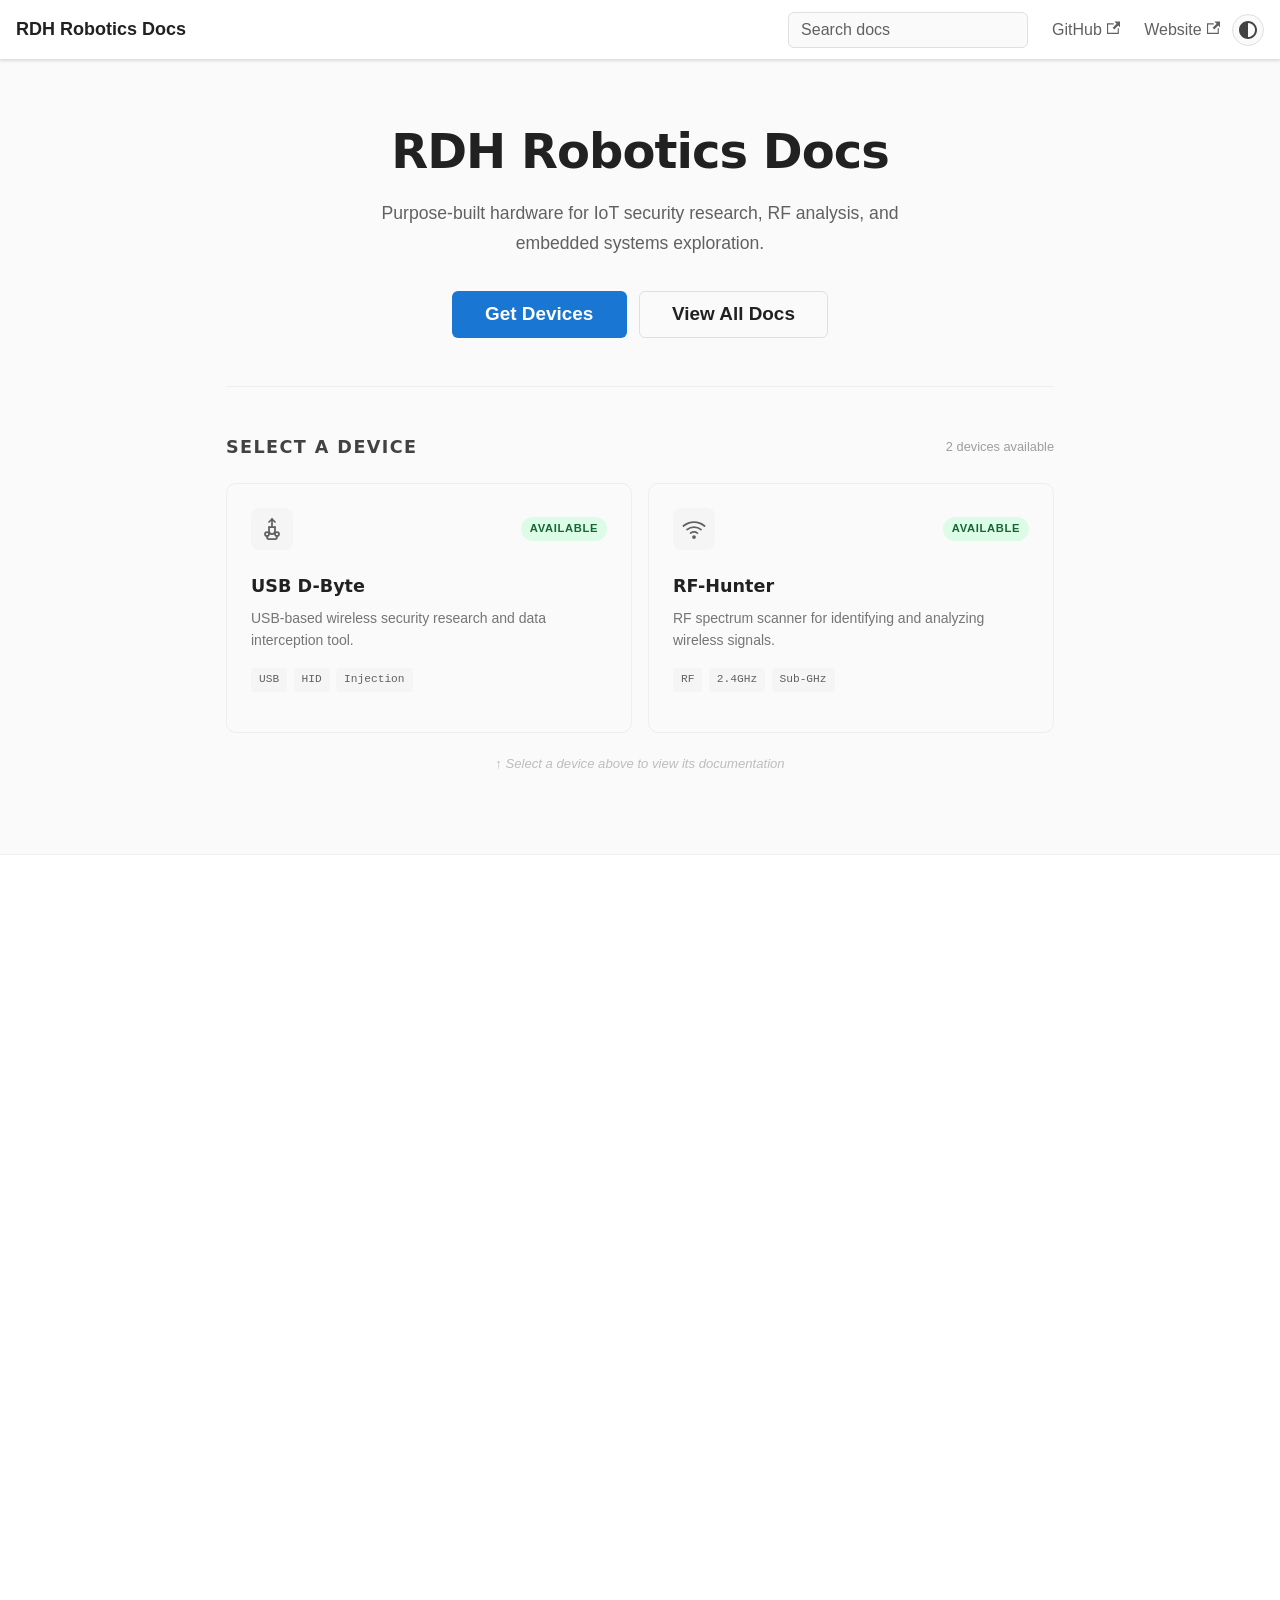
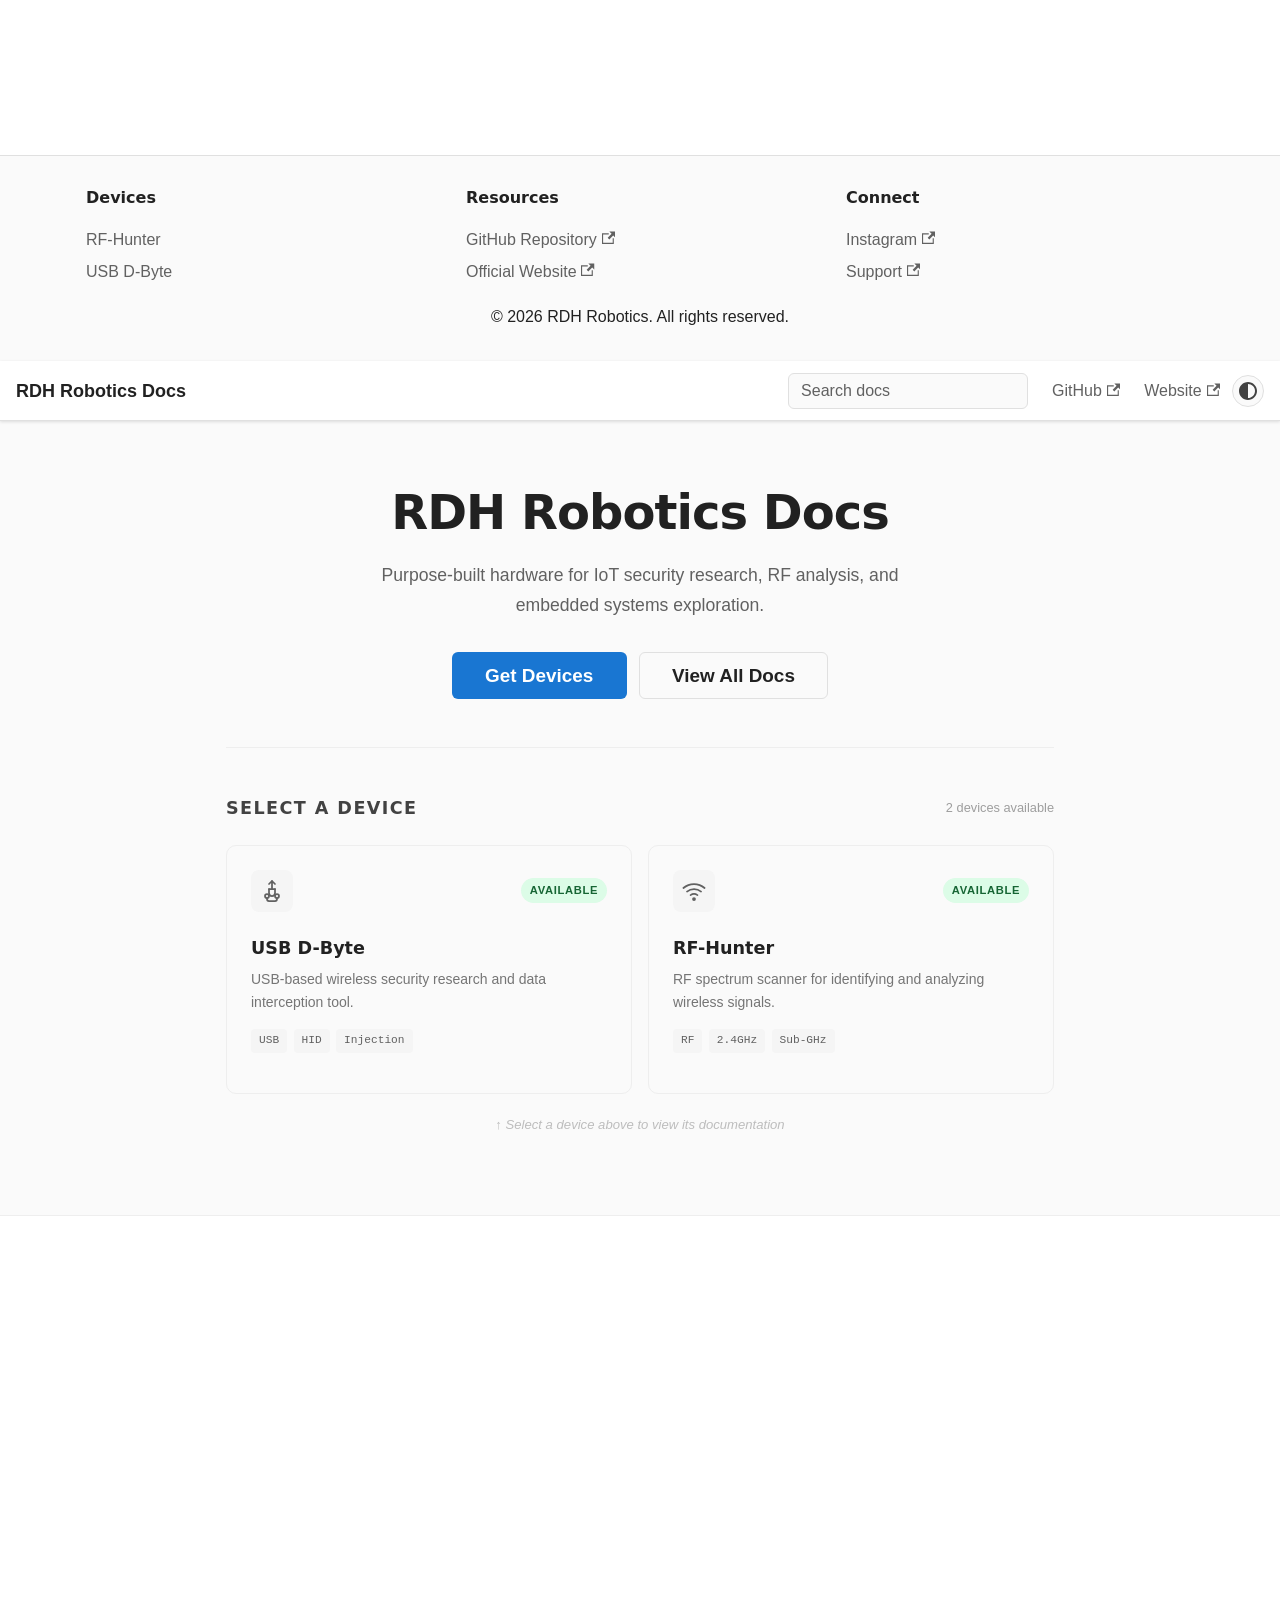
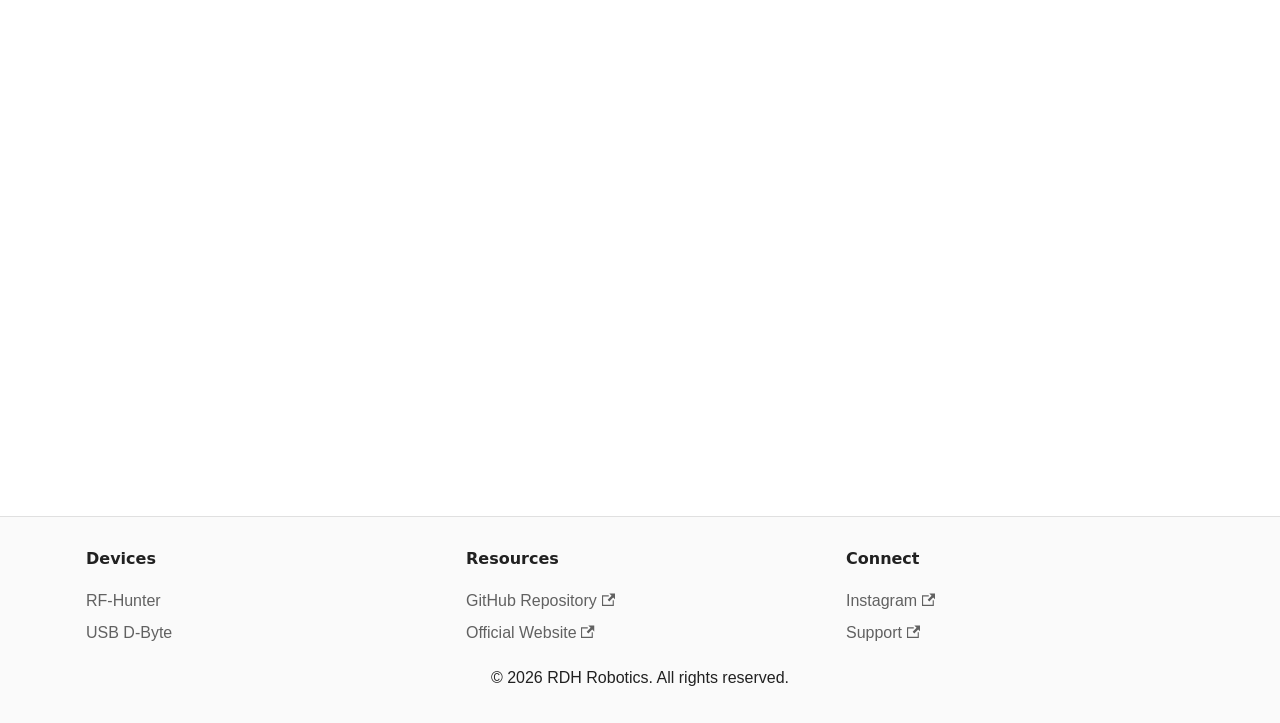
==== commit 1aa4d963: "Revert at b4d5aa5" ====
--- a/index.html
+++ b/index.html
@@ -1,4 +1,4 @@
-<!doctype html><html lang=en dir=ltr class="plugin-pages plugin-id-default" data-has-hydrated=false><head><meta charset=UTF-8><meta name=generator content="Docusaurus v3.10.1"><title data-rh=true>RDH Robotics — Wireless Security Research Devices | RDH Robotics Docs</title><meta data-rh=true name=viewport content="width=device-width, initial-scale=1.0"/><meta data-rh=true name=twitter:card content=summary_large_image /><meta data-rh=true property=og:image content=https://rajbhardivesh.github.io/Docs/img/logo.svg /><meta data-rh=true name=twitter:image content=https://rajbhardivesh.github.io/Docs/img/logo.svg /><meta data-rh=true property=og:url content=https://rajbhardivesh.github.io/Docs/ /><meta data-rh=true property=og:locale content=en /><meta data-rh=true name=docusaurus_locale content=en /><meta data-rh=true name=docusaurus_tag content=default /><meta data-rh=true name=docsearch:language content=en /><meta data-rh=true name=docsearch:docusaurus_tag content=default /><meta data-rh=true property=og:title content="RDH Robotics — Wireless Security Research Devices | RDH Robotics Docs"/><meta data-rh=true name=description content="Purpose-built hardware for IoT security research, RF analysis, and embedded systems."/><meta data-rh=true property=og:description content="Purpose-built hardware for IoT security research, RF analysis, and embedded systems."/><link data-rh=true rel=icon href=/Docs/img/favicon.ico /><link data-rh=true rel=canonical href=https://rajbhardivesh.github.io/Docs/ /><link data-rh=true rel=alternate href=https://rajbhardivesh.github.io/Docs/ hreflang=en /><link data-rh=true rel=alternate href=https://rajbhardivesh.github.io/Docs/ hreflang=x-default /><script data-rh=true>document.addEventListener("DOMContentLoaded",function(){void 0===window.docusaurus&&insertBanner()});function insertBanner(){var n=document.createElement("div");n.id="__docusaurus-base-url-issue-banner-container",n.innerHTML='\n<div id="__docusaurus-base-url-issue-banner" style="border: thick solid red; background-color: rgb(255, 230, 179); margin: 20px; padding: 20px; font-size: 20px;">\n   <p style="font-weight: bold; font-size: 30px;">Your Docusaurus site did not load properly.</p>\n   <p>A very common reason is a wrong site <a href="https://docusaurus.io/docs/docusaurus.config.js/#baseUrl" style="font-weight: bold;">baseUrl configuration</a>.</p>\n   <p>Current configured baseUrl = <span style="font-weight: bold; color: red;">/Docs/</span> </p>\n   <p>We suggest trying baseUrl = <span id="__docusaurus-base-url-issue-banner-suggestion-container" style="font-weight: bold; color: green;"></span></p>\n</div>\n',document.body.prepend(n);var e=document.getElementById("__docusaurus-base-url-issue-banner-suggestion-container"),s=window.location.pathname;e.innerHTML="/"===s.substr(-1)?s:s+"/"}</script><link rel=stylesheet href=/Docs/assets/css/styles.e8098c47.css /><script src=/Docs/assets/js/runtime~main.014c2309.js defer></script><script src=/Docs/assets/js/main.a53502a4.js defer></script></head><body><svg style="display: none;"><defs>
+<!doctype html><html lang=en dir=ltr class="plugin-pages plugin-id-default" data-has-hydrated=false><head><meta charset=UTF-8><meta name=generator content="Docusaurus v3.10.1"><title data-rh=true>RDH Robotics — Wireless Security Research Devices | RDH Robotics Docs</title><meta data-rh=true name=viewport content="width=device-width, initial-scale=1.0"/><meta data-rh=true name=twitter:card content=summary_large_image /><meta data-rh=true property=og:image content=https://docs.rdhrobotics.in/img/logo.svg /><meta data-rh=true name=twitter:image content=https://docs.rdhrobotics.in/img/logo.svg /><meta data-rh=true property=og:url content=https://docs.rdhrobotics.in/ /><meta data-rh=true property=og:locale content=en /><meta data-rh=true name=docusaurus_locale content=en /><meta data-rh=true name=docusaurus_tag content=default /><meta data-rh=true name=docsearch:language content=en /><meta data-rh=true name=docsearch:docusaurus_tag content=default /><meta data-rh=true property=og:title content="RDH Robotics — Wireless Security Research Devices | RDH Robotics Docs"/><meta data-rh=true name=description content="Purpose-built hardware for IoT security research, RF analysis, and embedded systems."/><meta data-rh=true property=og:description content="Purpose-built hardware for IoT security research, RF analysis, and embedded systems."/><link data-rh=true rel=icon href=/img/favicon.ico /><link data-rh=true rel=canonical href=https://docs.rdhrobotics.in/ /><link data-rh=true rel=alternate href=https://docs.rdhrobotics.in/ hreflang=en /><link data-rh=true rel=alternate href=https://docs.rdhrobotics.in/ hreflang=x-default /><script data-rh=true>document.addEventListener("DOMContentLoaded",function(){void 0===window.docusaurus&&insertBanner()});function insertBanner(){var n=document.createElement("div");n.id="__docusaurus-base-url-issue-banner-container",n.innerHTML='\n<div id="__docusaurus-base-url-issue-banner" style="border: thick solid red; background-color: rgb(255, 230, 179); margin: 20px; padding: 20px; font-size: 20px;">\n   <p style="font-weight: bold; font-size: 30px;">Your Docusaurus site did not load properly.</p>\n   <p>A very common reason is a wrong site <a href="https://docusaurus.io/docs/docusaurus.config.js/#baseUrl" style="font-weight: bold;">baseUrl configuration</a>.</p>\n   <p>Current configured baseUrl = <span style="font-weight: bold; color: red;">/</span>  (default value)</p>\n   <p>We suggest trying baseUrl = <span id="__docusaurus-base-url-issue-banner-suggestion-container" style="font-weight: bold; color: green;"></span></p>\n</div>\n',document.body.prepend(n);var e=document.getElementById("__docusaurus-base-url-issue-banner-suggestion-container"),s=window.location.pathname;e.innerHTML="/"===s.substr(-1)?s:s+"/"}</script><link rel=stylesheet href=/assets/css/styles.e8098c47.css /><script src=/assets/js/runtime~main.9fc11efd.js defer></script><script src=/assets/js/main.0d5577f0.js defer></script></head><body><svg style="display: none;"><defs>
 <symbol id=theme-svg-external-link viewBox="0 0 24 24"><path fill=currentColor d="M21 13v10h-21v-19h12v2h-10v15h17v-8h2zm3-12h-10.988l4.035 4-6.977 7.07 2.828 2.828 6.977-7.07 4.125 4.172v-11z"/></symbol>
 </defs></svg>
-<script>!function(){var t=function(){try{return new URLSearchParams(window.location.search).get("docusaurus-theme")}catch(t){}}()||function(){try{return window.localStorage.getItem("theme-79e")}catch(t){}}();document.documentElement.setAttribute("data-theme",t||(window.matchMedia("(prefers-color-scheme: dark)").matches?"dark":"light")),document.documentElement.setAttribute("data-theme-choice",t||"system")}(),function(){try{for(var[t,e]of new URLSearchParams(window.location.search).entries())if(t.startsWith("docusaurus-data-")){var a=t.replace("docusaurus-data-","data-");document.documentElement.setAttribute(a,e)}}catch(t){}}()</script><div id=__docusaurus><div role=region aria-label="Skip to main content"><a class=skipToContent_fXgn href=#__docusaurus_skipToContent_fallback>Skip to main content</a></div><nav aria-label=Main class="theme-layout-navbar navbar navbar--fixed-top navbar--primary"><div class=navbar__inner><div class="theme-layout-navbar-left navbar__items"><button aria-label="Toggle navigation bar" aria-expanded=false class="navbar__toggle clean-btn" type=button><svg width=30 height=30 viewBox="0 0 30 30" aria-hidden=true><path stroke=currentColor stroke-linecap=round stroke-miterlimit=10 stroke-width=2 d="M4 7h22M4 15h22M4 23h22"/></svg></button><a class=navbar__brand href=/Docs/><b class="navbar__title text--truncate">RDH Robotics Docs</b></a></div><div class="theme-layout-navbar-right navbar__items navbar__items--right"><div class=navbarSearchContainer_Bca1><form class=navbar-search role=search><input class=navbar-search__input type=search placeholder="Search docs" aria-label="Search documentation" value="" /></form></div><a href=https://github.com/rdhrobotics target=_blank rel="noopener noreferrer" class="navbar__item navbar__link">GitHub<svg width=13.5 height=13.5 aria-label="(opens in new tab)" class=iconExternalLink_nPIU><use href=#theme-svg-external-link /></svg></a><a href=https://rdhrobotics.in target=_blank rel="noopener noreferrer" class="navbar__item navbar__link">Website<svg width=13.5 height=13.5 aria-label="(opens in new tab)" class=iconExternalLink_nPIU><use href=#theme-svg-external-link /></svg></a><div class="toggle_vylO colorModeToggle_DEke"><button class="clean-btn toggleButton_gllP toggleButtonDisabled_aARS" type=button disabled title="system mode" aria-label="Switch between dark and light mode (currently system mode)"><svg viewBox="0 0 24 24" width=24 height=24 aria-hidden=true class="toggleIcon_g3eP lightToggleIcon_pyhR"><path fill=currentColor d="M12,9c1.65,0,3,1.35,3,3s-1.35,3-3,3s-3-1.35-3-3S10.35,9,12,9 M12,7c-2.76,0-5,2.24-5,5s2.24,5,5,5s5-2.24,5-5 S14.76,7,12,7L12,7z M2,13l2,0c0.55,0,1-0.45,1-1s-0.45-1-1-1l-2,0c-0.55,0-1,0.45-1,1S1.45,13,2,13z M20,13l2,0c0.55,0,1-0.45,1-1 s-0.45-1-1-1l-2,0c-0.55,0-1,0.45-1,1S19.45,13,20,13z M11,2v2c0,0.55,0.45,1,1,1s1-0.45,1-1V2c0-0.55-0.45-1-1-1S11,1.45,11,2z M11,20v2c0,0.55,0.45,1,1,1s1-0.45,1-1v-2c0-0.55-0.45-1-1-1C11.45,19,11,19.45,11,20z M5.99,4.58c-0.39-0.39-1.03-0.39-1.41,0 c-0.39,0.39-0.39,1.03,0,1.41l1.06,1.06c0.39,0.39,1.03,0.39,1.41,0s0.39-1.03,0-1.41L5.99,4.58z M18.36,16.95 c-0.39-0.39-1.03-0.39-1.41,0c-0.39,0.39-0.39,1.03,0,1.41l1.06,1.06c0.39,0.39,1.03,0.39,1.41,0c0.39-0.39,0.39-1.03,0-1.41 L18.36,16.95z M19.42,5.99c0.39-0.39,0.39-1.03,0-1.41c-0.39-0.39-1.03-0.39-1.41,0l-1.06,1.06c-0.39,0.39-0.39,1.03,0,1.41 s1.03,0.39,1.41,0L19.42,5.99z M7.05,18.36c0.39-0.39,0.39-1.03,0-1.41c-0.39-0.39-1.03-0.39-1.41,0l-1.06,1.06 c-0.39,0.39-0.39,1.03,0,1.41s1.03,0.39,1.41,0L7.05,18.36z"/></svg><svg viewBox="0 0 24 24" width=24 height=24 aria-hidden=true class="toggleIcon_g3eP darkToggleIcon_wfgR"><path fill=currentColor d="M9.37,5.51C9.19,6.15,9.1,6.82,9.1,7.5c0,4.08,3.32,7.4,7.4,7.4c0.68,0,1.35-0.09,1.99-0.27C17.45,17.19,14.93,19,12,19 c-3.86,0-7-3.14-7-7C5,9.07,6.81,6.55,9.37,5.51z M12,3c-4.97,0-9,4.03-9,9s4.03,9,9,9s9-4.03,9-9c0-0.46-0.04-0.92-0.1-1.36 c-0.98,1.37-2.58,2.26-4.4,2.26c-2.98,0-5.4-2.42-5.4-5.4c0-1.81,0.89-3.42,2.26-4.4C12.92,3.04,12.46,3,12,3L12,3z"/></svg><svg viewBox="0 0 24 24" width=24 height=24 aria-hidden=true class="toggleIcon_g3eP systemToggleIcon_QzmC"><path fill=currentColor d="m12 21c4.971 0 9-4.029 9-9s-4.029-9-9-9-9 4.029-9 9 4.029 9 9 9zm4.95-13.95c1.313 1.313 2.05 3.093 2.05 4.95s-0.738 3.637-2.05 4.95c-1.313 1.313-3.093 2.05-4.95 2.05v-14c1.857 0 3.637 0.737 4.95 2.05z"/></svg></button></div></div></div><div role=presentation class=navbar-sidebar__backdrop></div></nav><div id=__docusaurus_skipToContent_fallback class="theme-layout-main main-wrapper mainWrapper_z2l0"><header class="hero_aEcG heroLight_Zy8_"><div class="container heroContainer_i2aB"><div class=brandSection_exKd><h1 class=heroTitle_qg2I>RDH Robotics Docs</h1><p class=heroSubtitle_jFu1>Purpose-built hardware for IoT security research, RF analysis, and embedded systems exploration.<div class=heroCtas_rCrO><a href=https://www.rdhrobotics.in target=_blank rel="noopener noreferrer" class="button button--primary button--lg">Get Devices</a><a class="button button--secondary button--lg" href=/Docs/docs/intro>View All Docs</a></div></div><hr class=divider_ODZq /><section class=deviceSection_gvRC><div class=deviceSectionHeader_e5YT><h2 class=deviceSectionTitle_jl0S>Select a Device</h2><span class=deviceCount_M5NT>2<!-- --> devices available</span></div><div class=deviceGrid_cJya><div class=deviceCard_G2VZ role=button tabindex=0 aria-pressed=false><div class=deviceCardHeader_lcBn><span class=deviceIconWrap_8QQf><svg version=1.0 xmlns=http://www.w3.org/2000/svg width=350.000000pt height=289.000000pt viewBox="0 0 350.000000 289.000000" preserveAspectRatio="xMidYMid meet"> <g transform="translate(0.000000,289.000000) scale(0.100000,-0.100000)" fill=currentColor stroke=currentColor> <path d="M2270 2553 c-188 -31 -275 -105 -389 -331 -80 -157 -116 -179 -231 -146 -104 29 -100 29 -100 1 0 -48 22 -74 96 -118 119 -70 115 -104 -11 -94 -96 8 -145 -6 -110 -31 10 -8 31 -14 47 -14 42 0 95 -35 183 -119 82 -79 139 -120 256 -185 89 -48 91 -58 30 -117 -122 -117 -342 -174 -501 -130 -46 13 -104 21 -152 21 -77 0 -78 0 -78 -25 0 -14 -3 -25 -6 -25 -18 0 -227 57 -329 91 -119 38 -121 39 -134 76 -26 75 -43 101 -76 119 -18 10 -36 25 -38 35 -5 17 -84 49 -123 49 -25 0 -54 -34 -54 -62 0 -25 -25 -35 -105 -43 -124 -13 -127 -20 -48 -116 60 -73 82 -83 107 -47 14 20 18 21 56 8 47 -15 46 -14 20 -47 -46 -59 -2 -143 75 -143 19 0 36 -4 39 -9 3 -4 37 -11 76 -13 50 -4 77 -11 91 -24 12 -10 33 -24 47 -31 24 -10 18 -11 -48 -12 -41 -1 -95 -6 -120 -12 -145 -34 -220 -38 -302 -17 -82 20 -108 19 -108 -6 0 -53 208 -112 364 -102 174 11 273 1 263 -27 -5 -16 -93 -21 -139 -7 -79 23 -316 15 -383 -13 -99 -43 -71 -90 30 -51 48 18 108 16 213 -6 60 -13 67 -25 19 -35 -17 -4 -40 -9 -49 -11 -20 -6 -23 -39 -8 -80 10 -26 7 -32 -55 -94 -83 -84 -83 -92 5 -119 105 -33 125 -33 123 4 -3 34 10 45 55 45 28 0 32 -3 32 -28 0 -81 87 -121 147 -68 16 14 45 39 66 57 21 18 49 53 62 79 26 51 39 60 90 60 24 0 58 17 122 59 133 89 190 99 301 55 127 -51 269 -160 308 -236 l15 -30 -62 4 c-76 4 -86 -11 -30 -46 230 -146 658 -194 932 -105 259 84 414 304 414 589 0 134 -2 144 -63 265 -50 100 -106 180 -185 262 -97 101 -92 106 102 97 158 -7 197 1 221 47 7 11 20 29 31 40 12 12 19 33 19 59 0 46 0 46 -150 105 -180 71 -188 83 -241 375 -23 125 -47 176 -107 230 -131 118 -337 174 -522 143z m236 -108 c10 -8 38 -15 61 -15 23 0 45 -4 48 -10 3 -5 14 -10 24 -10 10 0 26 -9 36 -20 10 -11 23 -20 29 -20 17 0 59 -49 78 -91 9 -21 14 -39 11 -39 -3 0 4 -9 16 -19 24 -21 21 -41 -6 -41 -8 0 -52 19 -98 41 -105 52 -195 62 -260 29 -37 -18 -37 -20 -10 -15 77 14 117 17 113 9 -37 -76 -40 -89 -29 -124 38 -128 214 -127 246 2 5 20 11 24 32 20 18 -3 31 1 41 14 14 18 14 18 6 -1 -11 -28 -6 -145 8 -172 6 -13 20 -23 31 -23 18 0 18 -3 -7 -32 -67 -84 -79 -131 -60 -246 19 -116 18 -131 -3 -128 -22 4 -33 -11 -33 -46 0 -42 10 -61 26 -47 15 12 38 3 29 -12 -4 -5 -1 -9 4 -9 6 0 11 -7 11 -15 0 -8 5 -15 10 -15 6 0 10 -9 10 -20 0 -11 4 -20 10 -20 5 0 7 -7 4 -15 -5 -11 -2 -13 11 -9 14 6 16 3 10 -15 -4 -14 -3 -21 5 -19 7 2 16 -5 21 -14 5 -10 14 -26 19 -35 6 -10 13 -26 16 -35 4 -10 9 -18 13 -18 19 0 62 -114 76 -204 19 -112 15 -152 -22 -251 -41 -110 -53 -135 -74 -148 -10 -6 -19 -17 -19 -23 0 -14 -35 -54 -47 -54 -6 0 -18 -9 -28 -20 -10 -11 -29 -20 -41 -20 -15 0 -22 -5 -18 -13 2 -7 -3 -13 -13 -14 -10 -1 -45 -14 -78 -29 -42 -19 -74 -26 -108 -25 -27 1 -47 -2 -44 -6 3 -5 -36 -5 -86 -1 -50 4 -108 3 -129 -1 -22 -5 -38 -5 -38 0 0 5 -32 9 -72 9 -109 0 -220 38 -196 68 12 15 11 16 -5 3 -21 -17 -36 -3 -37 34 0 26 -20 58 -20 33 0 -9 4 -28 10 -42 5 -14 6 -26 2 -27 -4 0 -17 -2 -29 -5 -18 -3 -24 2 -29 24 -9 34 -53 102 -67 102 -6 0 -7 3 -3 7 4 4 23 -10 41 -32 25 -29 34 -35 35 -22 0 9 5 17 10 17 12 0 13 -17 1 -24 -10 -7 -2 -56 10 -56 5 0 6 7 3 15 -9 24 5 65 22 65 8 0 12 5 9 10 -4 6 -10 8 -14 6 -9 -6 -39 20 -61 54 -18 26 -69 55 -92 52 -9 -2 -19 2 -23 8 -4 7 0 10 10 8 10 -2 20 3 22 10 3 8 -1 10 -12 5 -15 -5 -16 -3 -7 14 14 26 -2 43 -41 43 -22 0 -28 4 -23 15 3 9 0 15 -10 15 -8 0 -12 -4 -9 -10 3 -5 1 -10 -4 -10 -6 0 -11 3 -11 8 0 4 -18 15 -40 25 -22 9 -40 21 -40 27 0 5 -7 10 -15 10 -9 0 -18 7 -21 15 -5 13 -8 13 -21 0 -20 -20 -57 -20 -49 0 3 8 1 15 -4 15 -6 0 -10 -5 -10 -10 0 -6 -8 -5 -19 2 -15 9 -23 9 -36 -2 -9 -8 -35 -15 -58 -18 -23 -2 -43 -8 -45 -13 -2 -5 -14 -9 -27 -9 -12 0 -29 -7 -36 -16 -8 -9 -30 -27 -49 -39 -19 -13 -44 -31 -55 -41 -27 -25 -85 -57 -91 -51 -3 3 3 8 14 11 11 4 24 22 30 45 15 50 15 53 -5 50 -39 -3 -63 2 -61 13 2 7 -7 14 -20 16 -15 2 -22 -2 -22 -13 0 -15 -2 -15 -17 1 -17 17 -18 17 -21 -4 -2 -12 -8 -22 -14 -22 -5 0 -8 7 -4 15 3 8 1 15 -4 15 -6 0 -10 -5 -10 -11 0 -5 -4 -7 -10 -4 -6 3 -7 -1 -4 -9 7 -19 9 -19 -58 -5 -154 30 -310 112 -182 95 205 -27 285 -17 269 33 -10 31 -59 41 -219 43 -122 1 -136 3 -71 7 79 6 84 20 7 22 -20 1 -28 4 -18 6 13 4 15 7 7 13 -27 16 135 43 221 37 75 -6 197 -37 224 -58 18 -14 127 -39 172 -39 115 0 130 69 18 81 -62 7 -92 22 -36 19 52 -4 70 -1 70 10 0 7 -28 10 -75 8 -44 -2 -74 -7 -73 -13 2 -5 11 -9 21 -8 10 2 15 -1 12 -7 -23 -37 -330 44 -330 85 0 13 -8 21 -22 23 -13 2 -23 8 -23 13 0 13 46 11 118 -6 80 -19 188 -23 204 -7 9 9 7 19 -10 42 l-23 30 38 -14 c21 -7 63 -19 93 -26 30 -7 60 -16 65 -20 11 -8 126 4 145 15 7 4 10 18 7 31 -3 20 -2 22 10 13 7 -7 12 -17 10 -22 -2 -6 6 -20 17 -31 13 -13 21 -16 24 -8 5 17 104 15 128 -2 18 -14 18 -15 -6 -25 -22 -8 -18 -10 25 -10 51 0 142 15 115 19 -8 1 -22 3 -30 4 -8 2 -25 3 -38 4 -14 1 -20 6 -16 13 3 6 16 8 28 5 28 -7 97 14 89 28 -3 6 0 5 8 -1 7 -7 21 -13 31 -13 11 0 18 -6 16 -14 -2 -8 -1 -16 2 -18 11 -6 91 70 81 76 -5 4 -12 2 -16 -4 -3 -5 -16 -10 -27 -10 -20 0 -19 3 10 31 37 36 39 44 15 59 -17 11 -17 11 0 6 9 -3 17 -1 17 4 0 6 8 10 17 10 15 0 14 -2 -3 -14 -17 -13 -15 -14 28 -13 53 2 63 14 46 52 -9 19 -14 22 -25 14 -9 -9 -13 -8 -13 0 0 6 4 11 9 11 5 0 20 19 34 43 23 38 24 44 11 64 -19 29 -18 54 1 29 8 -10 16 -24 18 -30 2 -7 9 -6 18 4 19 20 21 50 3 43 -9 -3 -14 2 -14 14 0 26 -33 55 -54 47 -9 -3 -16 -1 -16 5 0 20 -69 79 -102 86 -46 11 -106 64 -114 100 -5 29 -8 30 -45 27 -26 -3 -39 0 -39 8 0 7 -8 10 -19 7 -10 -2 -25 -1 -32 4 -10 6 -8 9 9 9 15 0 26 7 29 20 3 11 10 20 15 20 5 0 -2 20 -15 45 -14 25 -21 45 -16 45 5 0 9 -4 9 -10 0 -5 4 -10 10 -10 11 0 1 32 -12 41 -5 3 -2 12 7 19 13 11 14 10 9 -4 -5 -12 -2 -15 10 -10 9 3 16 12 16 20 0 19 9 18 33 -3 15 -13 21 -15 24 -5 3 6 11 12 18 12 8 0 17 15 21 35 3 19 10 38 15 40 4 3 6 12 2 21 -5 13 -8 13 -25 -3 -17 -16 -18 -16 -12 0 3 9 10 17 15 17 5 0 9 8 9 18 1 12 6 8 16 -12 10 -17 19 -24 23 -18 3 6 15 10 26 8 27 -4 55 15 55 36 0 10 5 18 11 18 5 0 8 4 4 9 -3 5 -1 12 4 16 5 3 9 18 7 33 -5 49 13 70 35 41 16 -21 19 -22 19 -6 0 11 10 33 22 50 12 17 17 27 10 23 -21 -13 -13 5 11 25 24 20 42 25 31 8 -3 -6 12 1 35 15 22 14 50 26 62 26 15 0 19 5 15 15 -7 19 -18 16 104 25 58 3 108 7 111 8 3 1 14 -5 25 -13z m-266 -14 c0 -5 -7 -11 -15 -15 -9 -3 -15 0 -15 9 0 8 7 15 15 15 8 0 15 -4 15 -9z m-190 -16 c0 -3 -2 -5 -5 -5 -3 0 -5 2 -5 5 0 3 2 5 5 5 3 0 5 -2 5 -5z m40 1 c0 -3 -4 -8 -10 -11 -5 -3 -10 -1 -10 4 0 6 5 11 10 11 6 0 10 -2 10 -4z m-40 -41 c0 -3 -2 -5 -5 -5 -3 0 -5 2 -5 5 0 3 2 5 5 5 3 0 5 -2 5 -5z m-40 -10 c0 -3 -2 -5 -5 -5 -3 0 -5 2 -5 5 0 3 2 5 5 5 3 0 5 -2 5 -5z m70 -9 c0 -3 -5 -8 -12 -12 -7 -4 -8 -3 -4 4 7 12 16 16 16 8z m-80 -11 c0 -3 -2 -5 -5 -5 -3 0 -5 2 -5 5 0 3 2 5 5 5 3 0 5 -2 5 -5z m-36 -81 c3 -8 2 -12 -4 -9 -6 3 -10 10 -10 16 0 14 7 11 14 -7z m33 -21 c-4 -3 -7 0 -7 7 0 7 3 10 7 7 3 -4 3 -10 0 -14z m-33 -29 c3 -8 2 -12 -4 -9 -6 3 -10 10 -10 16 0 14 7 11 14 -7z m654 0 c38 -11 26 -49 -15 -48 -41 2 -45 -25 -8 -61 43 -44 115 -12 115 50 0 15 4 24 10 20 38 -24 -24 -115 -79 -115 -67 0 -114 93 -72 144 15 18 17 18 49 10z m-698 -19 c0 -8 -4 -15 -10 -15 -5 0 -7 7 -4 15 4 8 8 15 10 15 2 0 4 -7 4 -15z m40 -20 c0 -3 -2 -5 -5 -5 -3 0 -5 2 -5 5 0 3 2 5 5 5 3 0 5 -2 5 -5z m-50 -10 c0 -3 -2 -5 -5 -5 -3 0 -5 2 -5 5 0 3 2 5 5 5 3 0 5 -2 5 -5z m-73 -117 c-3 -7 -5 -2 -5 12 0 14 2 19 5 13 2 -7 2 -19 0 -25z m-7 -30 c0 -4 -5 -8 -11 -8 -5 0 -7 5 -4 10 6 10 -8 14 -34 10 -13 -1 -13 1 -2 14 14 17 51 -2 51 -26z m-90 17 c0 -3 -2 -5 -5 -5 -3 0 -5 2 -5 5 0 3 2 5 5 5 3 0 5 -2 5 -5z m-23 -22 c-4 -3 -10 -3 -14 0 -3 4 0 7 7 7 7 0 10 -3 7 -7z m-17 -27 c0 -2 -7 -6 -15 -10 -8 -3 -15 -1 -15 4 0 6 7 10 15 10 8 0 15 -2 15 -4z m20 -11 c0 -3 -2 -5 -5 -5 -3 0 -5 2 -5 5 0 3 2 5 5 5 3 0 5 -2 5 -5z m-10 -180 c0 -3 -2 -5 -5 -5 -3 0 -5 2 -5 5 0 3 2 5 5 5 3 0 5 -2 5 -5z m100 -30 c0 -3 -2 -5 -5 -5 -3 0 -5 2 -5 5 0 3 2 5 5 5 3 0 5 -2 5 -5z m-10 -20 c0 -3 -2 -5 -5 -5 -3 0 -5 2 -5 5 0 3 2 5 5 5 3 0 5 -2 5 -5z m40 0 c0 -3 -2 -5 -5 -5 -3 0 -5 2 -5 5 0 3 2 5 5 5 3 0 5 -2 5 -5z m-50 -30 c0 -3 -2 -5 -5 -5 -3 0 -5 2 -5 5 0 3 2 5 5 5 3 0 5 -2 5 -5z m-1190 -160 c0 -3 -2 -5 -5 -5 -3 0 -5 2 -5 5 0 3 2 5 5 5 3 0 5 -2 5 -5z m28 -43 c2 -7 -1 -12 -7 -12 -6 0 -11 5 -11 10 0 6 -4 10 -10 10 -5 0 -7 -7 -4 -15 4 -10 16 -13 37 -11 70 8 157 -65 157 -131 0 -7 5 -13 12 -13 6 0 8 -3 5 -7 -4 -4 10 -15 30 -24 27 -13 32 -19 18 -19 -20 -1 -20 -1 -1 -15 20 -15 20 -15 0 -16 -18 0 -19 -1 0 -8 16 -6 11 -11 -30 -31 -56 -27 -98 -34 -122 -20 -12 7 -13 9 -3 10 10 0 11 3 2 14 -7 8 -21 12 -31 9 -22 -6 -28 12 -7 20 6 2 8 8 4 13 -5 5 -13 1 -18 -9 -15 -26 -32 -21 -18 6 l11 22 -23 -23 c-21 -20 -22 -24 -10 -45 13 -20 13 -21 -2 -8 -21 17 -22 40 -1 69 24 35 94 20 94 -21 0 -26 29 -28 80 -4 51 23 63 37 33 37 -23 0 -183 52 -245 80 -50 22 -64 36 -25 25 21 -6 21 -6 3 9 -11 9 -25 16 -32 16 -21 0 -23 56 -2 57 15 2 16 -2 8 -18 -8 -14 -8 -20 2 -23 104 -32 215 -69 228 -76 27 -14 29 -2 9 40 -26 53 -89 84 -89 44 0 -9 -6 -13 -12 -10 -7 2 -31 10 -53 17 -52 16 -50 14 -35 48 12 30 48 32 58 3z m1447 8 c3 -5 4 -10 1 -10 -3 0 -8 5 -11 10 -3 6 -4 10 -1 10 3 0 8 -4 11 -10z m45 5 c0 -3 -2 -5 -5 -5 -3 0 -5 2 -5 5 0 3 2 5 5 5 3 0 5 -2 5 -5z m700 1 c0 -3 -5 -8 -12 -12 -7 -4 -8 -3 -4 4 7 12 16 16 16 8z m-680 -26 c0 -5 -2 -10 -4 -10 -3 0 -8 5 -11 10 -3 6 -1 10 4 10 6 0 11 -4 11 -10z m-1410 -5 c0 -3 -2 -5 -5 -5 -3 0 -5 2 -5 5 0 3 2 5 5 5 3 0 5 -2 5 -5z m2110 -10 c0 -3 -2 -5 -5 -5 -3 0 -5 2 -5 5 0 3 2 5 5 5 3 0 5 -2 5 -5z m-2360 -10 c0 -3 -2 -5 -5 -5 -3 0 -5 2 -5 5 0 3 2 5 5 5 3 0 5 -2 5 -5z m2405 -25 c3 -5 4 -10 1 -10 -3 0 -8 5 -11 10 -3 6 -4 10 -1 10 3 0 8 -4 11 -10z m-2165 -25 c7 -9 11 -18 8 -20 -9 -10 -38 7 -38 21 0 18 14 18 30 -1z m2170 -20 c0 -3 -2 -5 -5 -5 -3 0 -5 2 -5 5 0 3 2 5 5 5 3 0 5 -2 5 -5z m-2063 -42 c-4 -3 -10 -3 -14 0 -3 4 0 7 7 7 7 0 10 -3 7 -7z m18 -23 c3 -5 2 -10 -4 -10 -5 0 -13 5 -16 10 -3 6 -2 10 4 10 5 0 13 -4 16 -10z m1208 -24 c-3 -4 -9 -2 -14 5 -13 22 -11 31 5 17 8 -7 12 -17 9 -22z m24 17 c-4 -3 -7 0 -7 7 0 7 3 10 7 7 3 -4 3 -10 0 -14z m-1333 -39 c18 -7 12 -24 -10 -24 -8 0 -14 7 -14 15 0 17 2 18 24 9z m161 -14 c3 -5 1 -10 -4 -10 -6 0 -11 5 -11 10 0 6 2 10 4 10 3 0 8 -4 11 -10z m-268 -57 c-4 -3 -7 0 -7 7 0 7 3 10 7 7 3 -4 3 -10 0 -14z m376 -4 c125 -28 140 -33 145 -47 6 -19 -79 -15 -160 8 -40 11 -90 20 -112 20 -38 0 -39 0 -21 20 23 25 35 25 148 -1z m440 7 c32 -24 21 -39 -23 -32 -42 7 -80 25 -80 38 0 13 84 8 103 -6z m-333 -1 c0 -3 -2 -5 -5 -5 -3 0 -5 2 -5 5 0 3 2 5 5 5 3 0 5 -2 5 -5z m227 -42 c-4 -3 -10 -3 -14 0 -3 4 0 7 7 7 7 0 10 -3 7 -7z m-499 -13 c-20 -12 -107 -22 -120 -14 -20 12 18 24 77 24 44 -1 55 -3 43 -10z m542 0 c-19 -13 -30 -13 -30 0 0 6 10 10 23 10 18 0 19 -2 7 -10z m-493 -57 c-4 -3 -10 -3 -14 0 -3 4 0 7 7 7 7 0 10 -3 7 -7z m461 -109 c29 -9 -2 -24 -51 -24 -65 0 -136 18 -117 30 13 8 139 3 168 -6z m-701 -11 c-4 -3 -10 -3 -14 0 -3 4 0 7 7 7 7 0 10 -3 7 -7z m-20 -99 c-3 -3 -12 -4 -19 -1 -8 3 -5 6 6 6 11 1 17 -2 13 -5z m1043 -89 c0 -3 -2 -5 -5 -5 -3 0 -5 2 -5 5 0 3 2 5 5 5 3 0 5 -2 5 -5z m-910 -29 c0 -22 16 -27 44 -15 27 12 156 -39 156 -62 0 -5 14 -9 31 -9 29 0 31 -2 25 -27 -5 -17 -3 -29 6 -35 9 -6 6 -7 -8 -3 -18 5 -197 -37 -258 -61 -14 -5 -17 -4 -12 4 9 15 5 15 -30 2 -22 -9 -25 -8 -16 2 8 10 3 13 -23 14 -20 0 -31 -4 -28 -9 3 -6 1 -7 -5 -3 -7 4 -12 14 -12 22 0 8 -5 12 -11 9 -6 -4 -8 -14 -5 -22 3 -8 1 -11 -5 -8 -5 4 -18 1 -27 -7 -9 -7 -1 5 18 27 28 32 36 36 38 23 4 -23 17 -23 126 6 50 13 103 27 119 30 50 12 17 48 -55 60 -35 6 -38 5 -38 -16 0 -20 -8 -26 -47 -37 -27 -8 -53 -16 -59 -18 -9 -3 -40 106 -31 112 4 4 91 33 100 34 4 1 7 -5 7 -13z m357 -13 c6 -19 -57 -53 -97 -53 -32 0 -80 33 -68 46 20 19 160 25 165 7z m603 2 c0 -3 -2 -5 -5 -5 -3 0 -5 2 -5 5 0 3 2 5 5 5 3 0 5 -2 5 -5z m-864 -79 c18 -14 18 -15 -9 -21 -32 -8 -42 -2 -34 20 8 19 18 19 43 1z m224 -1 c0 -3 -2 -5 -5 -5 -3 0 -5 2 -5 5 0 3 2 5 5 5 3 0 5 -2 5 -5z m700 0 c0 -3 -2 -5 -5 -5 -3 0 -5 2 -5 5 0 3 2 5 5 5 3 0 5 -2 5 -5z m-730 -9 c0 -3 -4 -8 -10 -11 -5 -3 -10 -1 -10 4 0 6 5 11 10 11 6 0 10 -2 10 -4z m780 -31 c0 -3 -2 -5 -5 -5 -3 0 -5 2 -5 5 0 3 2 5 5 5 3 0 5 -2 5 -5z m65 -16 c11 -17 -1 -21 -15 -4 -8 9 -8 15 -2 15 6 0 14 -5 17 -11z m-885 -27 c0 -5 -11 -22 -25 -38 -31 -36 -33 -19 -2 18 24 30 27 32 27 20z m-60 -20 c0 -14 -11 -21 -26 -15 -21 8 -17 23 6 23 11 0 20 -4 20 -8z m-280 -17 c0 -3 -2 -5 -5 -5 -3 0 -5 2 -5 5 0 3 2 5 5 5 3 0 5 -2 5 -5z m235 -15 c3 -5 16 -10 28 -10 16 0 18 -3 8 -9 -7 -5 -22 -6 -32 -4 -11 3 -19 0 -19 -7 0 -8 -9 -11 -26 -7 -18 3 -24 1 -20 -8 3 -8 -1 -16 -9 -18 -18 -8 -13 52 6 64 19 12 56 11 64 -1z m1325 -155 c0 -3 -2 -5 -5 -5 -3 0 -5 2 -5 5 0 3 2 5 5 5 3 0 5 -2 5 -5z"/> <path d="M2125 2350 c-3 -6 1 -13 10 -16 19 -8 30 0 20 15 -8 14 -22 14 -30 1z"/> <path d="M2480 2315 c0 -3 2 -5 5 -5 3 0 5 2 5 5 0 3 -2 5 -5 5 -3 0 -5 -2 -5 -5z"/> <path d="M2408 2303 c7 -3 16 -2 19 1 4 3 -2 6 -13 5 -11 0 -14 -3 -6 -6z"/> <path d="M2400 2195 c0 -3 2 -5 5 -5 3 0 5 2 5 5 0 3 -2 5 -5 5 -3 0 -5 -2 -5 -5z"/> <path d="M1760 1925 c0 -3 2 -5 5 -5 3 0 5 2 5 5 0 3 -2 5 -5 5 -3 0 -5 -2 -5 -5z"/> <path d="M1775 1910 c-3 -5 -1 -10 4 -10 6 0 11 5 11 10 0 6 -2 10 -4 10 -3 0 -8 -4 -11 -10z"/> <path d="M1817 1890 c3 -11 9 -17 15 -14 5 3 4 12 -3 20 -16 19 -18 18 -12 -6z"/> <path d="M1785 1880 c-3 -5 -1 -10 4 -10 6 0 11 5 11 10 0 6 -2 10 -4 10 -3 0 -8 -4 -11 -10z"/> <path d="M1778 1853 c7 -3 16 -2 19 1 4 3 -2 6 -13 5 -11 0 -14 -3 -6 -6z"/> <path d="M2063 1603 c4 -3 10 -3 14 0 3 4 0 7 -7 7 -7 0 -10 -3 -7 -7z"/> <path d="M2150 1465 c0 -3 2 -5 5 -5 3 0 5 2 5 5 0 3 -2 5 -5 5 -3 0 -5 -2 -5 -5z"/> <path d="M2813 1453 c4 -3 10 -3 14 0 3 4 0 7 -7 7 -7 0 -10 -3 -7 -7z"/> <path d="M2120 1435 c0 -7 -8 -23 -18 -36 -17 -20 -17 -24 -4 -40 18 -21 42 -9 42 20 0 12 2 13 8 3 5 -8 8 1 8 22 -1 33 -36 64 -36 31z m10 -51 c-18 -21 -24 -10 -9 18 8 14 14 18 17 10 2 -7 -2 -19 -8 -28z"/> <path d="M2805 1430 c3 -5 11 -10 16 -10 6 0 7 5 4 10 -3 6 -11 10 -16 10 -6 0 -7 -4 -4 -10z"/> <path d="M977 1139 c7 -7 15 -10 18 -7 3 3 -2 9 -12 12 -14 6 -15 5 -6 -5z"/> <path d="M1400 1140 c20 -13 33 -13 25 0 -3 6 -14 10 -23 10 -15 0 -15 -2 -2 -10z"/> <path d="M1503 1143 c4 -3 10 -3 14 0 3 4 0 7 -7 7 -7 0 -10 -3 -7 -7z"/> <path d="M950 1135 c0 -3 2 -5 5 -5 3 0 5 2 5 5 0 3 -2 5 -5 5 -3 0 -5 -2 -5 -5z"/> <path d="M1590 1135 c0 -3 2 -5 5 -5 3 0 5 2 5 5 0 3 -2 5 -5 5 -3 0 -5 -2 -5 -5z"/> <path d="M1633 1133 c4 -3 10 -3 14 0 3 4 0 7 -7 7 -7 0 -10 -3 -7 -7z"/> <path d="M1900 1135 c0 -3 2 -5 5 -5 3 0 5 2 5 5 0 3 -2 5 -5 5 -3 0 -5 -2 -5 -5z"/> <path d="M1023 1123 c4 -3 10 -3 14 0 3 4 0 7 -7 7 -7 0 -10 -3 -7 -7z"/> <path d="M1083 1083 c4 -3 10 -3 14 0 3 4 0 7 -7 7 -7 0 -10 -3 -7 -7z"/> <path d="M1373 1043 c4 -3 10 -3 14 0 3 4 0 7 -7 7 -7 0 -10 -3 -7 -7z"/> <path d="M1400 1035 c0 -3 2 -5 5 -5 3 0 5 2 5 5 0 3 -2 5 -5 5 -3 0 -5 -2 -5 -5z"/> <path d="M788 1023 c7 -3 16 -2 19 1 4 3 -2 6 -13 5 -11 0 -14 -3 -6 -6z"/> <path d="M713 1013 c8 -13 57 -23 57 -12 0 5 -6 9 -14 9 -8 0 -22 3 -32 7 -11 4 -15 3 -11 -4z"/> <path d="M1430 995 c0 -3 2 -5 5 -5 3 0 5 2 5 5 0 3 -2 5 -5 5 -3 0 -5 -2 -5 -5z"/> <path d="M793 979 c14 -8 22 -8 30 0 8 8 3 11 -18 11 -26 -1 -28 -2 -12 -11z"/> <path d="M1425 970 c3 -5 8 -10 11 -10 3 0 2 5 -1 10 -3 6 -8 10 -11 10 -3 0 -2 -4 1 -10z"/> <path d="M1418 943 c7 -3 16 -2 19 1 4 3 -2 6 -13 5 -11 0 -14 -3 -6 -6z"/> <path d="M1430 915 c0 -3 2 -5 5 -5 3 0 5 2 5 5 0 3 -2 5 -5 5 -3 0 -5 -2 -5 -5z"/> <path d="M1030 845 c0 -3 2 -5 5 -5 3 0 5 2 5 5 0 3 -2 5 -5 5 -3 0 -5 -2 -5 -5z"/> <path d="M1190 805 c0 -3 2 -5 5 -5 3 0 5 2 5 5 0 3 -2 5 -5 5 -3 0 -5 -2 -5 -5z"/> <path d="M2070 645 c0 -3 2 -5 5 -5 3 0 5 2 5 5 0 3 -2 5 -5 5 -3 0 -5 -2 -5 -5z"/> <path d="M2063 483 c4 -3 10 -3 14 0 3 4 0 7 -7 7 -7 0 -10 -3 -7 -7z"/> <path d="M2105 460 c3 -5 17 -10 31 -10 13 0 24 5 24 10 0 6 -14 10 -31 10 -17 0 -28 -4 -24 -10z"/> <path d="M630 1475 c0 -3 2 -5 5 -5 3 0 5 2 5 5 0 3 -2 5 -5 5 -3 0 -5 -2 -5 -5z"/> <path d="M650 1475 c0 -3 2 -5 5 -5 3 0 5 2 5 5 0 3 -2 5 -5 5 -3 0 -5 -2 -5 -5z"/> <path d="M820 1245 c0 -3 2 -5 5 -5 3 0 5 2 5 5 0 3 -2 5 -5 5 -3 0 -5 -2 -5 -5z"/> <path d="M750 1225 c0 -3 2 -5 5 -5 3 0 5 2 5 5 0 3 -2 5 -5 5 -3 0 -5 -2 -5 -5z"/> <path d="M720 735 c0 -3 2 -5 5 -5 3 0 5 2 5 5 0 3 -2 5 -5 5 -3 0 -5 -2 -5 -5z"/> <path d="M690 695 c0 -3 2 -5 5 -5 3 0 5 2 5 5 0 3 -2 5 -5 5 -3 0 -5 -2 -5 -5z"/> <path d="M1003 673 c4 -3 10 -3 14 0 3 4 0 7 -7 7 -7 0 -10 -3 -7 -7z"/> <path d="M870 535 c0 -3 2 -5 5 -5 3 0 5 2 5 5 0 3 -2 5 -5 5 -3 0 -5 -2 -5 -5z"/> </g> </svg></span><span class="deviceBadge_BTRX badgeAvailable_bBEF">Available</span></div><h3 class=deviceCardTitle_dYeE>USB D-Byte</h3><p class=deviceCardDescription__JQG>A compact USB HID device for automated keystroke injection and payload execution..<div class=deviceTags_pR9X><span class=deviceTag_oebg>USB</span><span class=deviceTag_oebg>HID</span><span class=deviceTag_oebg>Injection</span></div></div><div class=deviceCard_G2VZ role=button tabindex=0 aria-pressed=false><div class=deviceCardHeader_lcBn><span class=deviceIconWrap_8QQf><svg version=1.0 xmlns=http://www.w3.org/2000/svg width=1536.000000pt height=1536.000000pt viewBox="0 0 1536.000000 1536.000000" preserveAspectRatio="xMidYMid meet"> <g transform="translate(0.000000,1536.000000) scale(0.100000,-0.100000)" fill=currentColor stroke=currentColor> <path d="M12806 13389 c-65 -7 -98 -17 -136 -41 -8 -5 -27 -14 -42 -21 -16 -6 -28 -15 -28 -19 0 -4 -4 -8 -9 -8 -12 0 -501 -490 -501 -501 0 -5 -4 -9 -10 -9 -17 0 -52 -41 -47 -55 4 -9 -1 -11 -14 -8 -10 3 -19 1 -19 -5 0 -5 -100 -110 -222 -233 -123 -122 -222 -229 -220 -236 2 -8 -3 -13 -10 -11 -14 2 -798 -776 -798 -792 0 -6 -4 -10 -10 -10 -19 0 -631 -620 -624 -631 4 -8 3 -9 -4 -5 -16 10 -486 -459 -476 -475 4 -8 3 -9 -5 -5 -16 10 -455 -429 -445 -445 4 -8 3 -9 -5 -5 -7 5 -162 -143 -417 -398 -223 -223 -410 -406 -415 -406 -5 0 -9 -4 -9 -9 0 -5 -31 -41 -70 -80 -38 -39 -70 -76 -70 -81 0 -6 -5 -10 -10 -10 -13 0 -1980 -1968 -1980 -1981 0 -5 -4 -9 -9 -9 -16 0 -4072 -4061 -4066 -4071 3 -5 0 -6 -8 -3 -8 3 -21 -6 -32 -23 -18 -28 -26 -39 -65 -80 -11 -13 -20 -29 -20 -37 0 -7 -7 -19 -15 -26 -8 -7 -15 -24 -15 -39 0 -14 -7 -34 -15 -45 -19 -25 -20 -237 -1 -275 7 -14 24 -48 37 -76 13 -27 27 -51 32 -53 4 -2 7 -12 7 -23 0 -22 11 -24 29 -6 10 10 11 7 6 -13 -5 -21 0 -31 30 -55 20 -17 46 -38 57 -47 12 -10 27 -18 33 -18 7 0 18 -7 25 -15 7 -8 22 -15 34 -15 12 0 27 -5 33 -11 28 -28 309 -27 337 1 6 6 18 10 27 10 9 0 22 6 29 14 6 8 21 16 33 18 13 2 21 10 21 20 -1 10 4 14 13 11 9 -4 489 470 1379 1361 931 932 1372 1366 1386 1366 19 0 20 -4 14 -42 -4 -23 -13 -49 -21 -58 -24 -26 -23 -304 1 -331 8 -8 14 -25 14 -36 0 -11 9 -32 20 -46 11 -14 20 -30 20 -36 0 -6 10 -11 21 -11 16 0 19 -3 11 -13 -8 -10 -3 -22 21 -48 36 -39 121 -99 141 -99 7 0 21 -7 32 -15 10 -8 30 -15 44 -15 14 0 36 -7 50 -15 16 -9 54 -14 102 -15 63 0 82 4 96 18 13 13 29 18 49 15 19 -3 34 1 42 11 8 9 21 16 31 16 10 0 23 7 30 15 7 8 18 15 25 15 7 0 48 35 91 77 44 43 119 107 167 143 48 35 87 70 87 78 0 7 4 10 10 7 11 -7 58 17 111 57 20 16 44 28 52 28 8 0 20 7 27 15 7 8 22 15 34 15 12 0 31 7 42 15 10 8 26 15 35 15 9 0 22 7 29 15 7 8 22 15 34 15 12 0 31 7 42 15 10 8 26 15 34 15 8 0 28 7 44 15 15 8 42 15 60 15 17 0 40 7 50 15 11 8 40 15 65 15 25 0 60 7 76 16 45 24 607 24 653 0 17 -9 53 -16 79 -16 26 0 57 -7 67 -15 11 -8 36 -15 55 -15 20 0 45 -7 55 -15 11 -8 29 -15 40 -15 12 0 30 -7 40 -15 11 -8 30 -15 43 -15 13 0 23 -4 23 -10 0 -5 5 -10 12 -10 12 0 91 -34 118 -51 8 -5 21 -11 28 -14 26 -10 38 -16 57 -28 11 -7 43 -25 70 -41 28 -16 57 -35 65 -42 44 -39 88 -74 94 -74 3 0 14 -8 25 -17 65 -61 83 -74 96 -70 9 4 12 1 9 -8 -6 -14 28 -55 45 -55 5 0 12 6 15 13 3 6 3 1 1 -13 -4 -21 4 -30 46 -57 28 -18 59 -33 69 -33 10 0 21 -7 24 -16 4 -11 16 -15 39 -13 19 2 43 -4 57 -14 33 -23 216 -25 246 -2 10 8 35 15 55 15 22 0 39 6 42 14 3 8 16 16 29 18 15 2 22 9 20 20 -2 12 3 15 18 11 26 -7 129 98 160 162 12 25 26 47 31 51 5 3 9 22 9 43 0 21 7 52 15 67 8 16 15 54 15 84 0 30 -7 68 -15 84 -8 15 -15 41 -15 57 0 17 -7 33 -18 40 -12 7 -17 20 -15 33 3 13 -2 28 -11 35 -9 8 -16 18 -16 24 0 10 -244 257 -254 257 -3 0 -17 11 -32 25 -15 14 -35 25 -45 25 -11 0 -19 7 -19 15 0 9 -7 18 -16 22 -9 3 -30 19 -47 34 -17 16 -37 29 -44 29 -7 0 -13 5 -13 10 0 6 -8 14 -17 17 -21 8 -75 44 -84 56 -3 5 -18 5 -33 1 -21 -5 -25 -3 -20 9 3 10 -2 18 -15 22 -12 3 -21 11 -21 16 0 5 -9 9 -20 9 -10 0 -24 9 -30 20 -6 11 -21 20 -34 20 -13 0 -26 7 -30 15 -3 8 -15 15 -26 15 -12 0 -28 7 -36 15 -10 9 -25 12 -43 9 -24 -5 -29 -3 -28 12 1 13 -6 20 -20 22 -12 2 -27 10 -33 18 -7 8 -22 14 -34 14 -11 0 -30 7 -40 15 -11 8 -30 15 -42 15 -12 0 -27 7 -34 15 -7 8 -26 15 -42 15 -16 0 -36 7 -44 15 -9 8 -27 15 -42 15 -15 1 -38 7 -52 15 -14 8 -41 14 -61 15 -22 0 -39 6 -42 14 -4 9 -22 14 -56 14 -27 1 -63 8 -80 16 -17 9 -55 16 -89 16 -32 0 -63 5 -70 12 -12 12 -266 30 -432 31 -172 1 -404 -15 -432 -29 -15 -8 -54 -14 -87 -14 -40 0 -65 -5 -75 -15 -8 -9 -33 -15 -58 -15 -24 0 -60 -8 -80 -18 -20 -11 -49 -17 -65 -15 -19 3 -34 -1 -42 -11 -8 -9 -28 -16 -47 -16 -18 0 -39 -7 -48 -15 -8 -8 -28 -15 -45 -15 -19 0 -35 -7 -42 -18 -8 -13 -20 -17 -45 -14 -24 3 -36 0 -40 -12 -4 -9 -18 -16 -34 -16 -15 0 -33 -7 -40 -15 -7 -8 -23 -15 -35 -15 -12 0 -28 -7 -35 -15 -7 -8 -23 -15 -37 -15 -13 0 -26 -7 -29 -15 -4 -8 -17 -15 -29 -15 -13 0 -27 -5 -30 -11 -4 -5 -17 -14 -28 -20 -12 -5 -29 -13 -37 -18 -8 -5 -22 -12 -30 -15 -8 -4 -28 -15 -45 -25 -16 -11 -48 -29 -70 -41 -22 -12 -48 -31 -58 -41 -10 -10 -24 -19 -32 -19 -8 0 -15 -7 -15 -16 0 -10 -5 -14 -15 -10 -9 3 -18 -1 -21 -9 -4 -8 -11 -15 -17 -15 -6 0 -26 -16 -43 -35 -28 -32 -34 -34 -58 -26 -14 6 -26 14 -26 19 0 5 77 85 171 178 93 93 194 193 222 223 29 29 396 397 817 818 l764 765 234 -1 c136 -1 242 -6 253 -12 11 -5 49 -12 87 -15 37 -3 81 -12 99 -20 17 -8 54 -14 83 -14 32 0 57 -6 66 -15 9 -9 34 -15 62 -15 26 0 56 -7 66 -15 11 -8 36 -15 55 -15 20 0 45 -7 55 -15 11 -8 34 -15 50 -15 17 0 40 -7 50 -15 11 -8 31 -15 45 -15 14 0 35 -7 45 -15 11 -8 27 -15 37 -15 9 0 30 -7 45 -15 16 -8 39 -15 50 -15 12 0 27 -7 34 -15 7 -8 22 -15 34 -15 11 0 30 -7 40 -15 11 -8 30 -15 42 -15 12 0 24 -7 28 -15 3 -8 16 -15 28 -15 13 0 32 -7 42 -15 11 -8 27 -15 37 -15 9 0 22 -7 29 -15 7 -8 23 -15 35 -15 13 0 25 -7 29 -15 3 -8 14 -15 24 -15 11 0 25 -7 32 -15 7 -8 23 -15 35 -15 13 0 25 -7 29 -15 3 -8 14 -15 25 -15 10 0 21 -7 25 -15 3 -8 14 -15 24 -15 10 0 23 -5 29 -11 11 -11 36 -26 78 -49 11 -6 34 -19 50 -30 17 -11 40 -24 53 -30 12 -5 22 -14 22 -20 0 -5 9 -10 19 -10 11 0 21 -4 23 -8 2 -4 36 -30 76 -56 41 -27 81 -56 90 -66 10 -9 34 -27 55 -39 20 -12 37 -27 37 -32 0 -5 5 -9 11 -9 12 0 59 -34 93 -67 13 -13 26 -23 30 -23 3 0 24 -19 47 -42 22 -23 54 -52 70 -64 16 -12 70 -60 120 -108 50 -47 94 -86 99 -86 4 0 10 -7 14 -15 3 -8 12 -12 20 -9 8 3 19 -3 26 -15 6 -12 18 -21 28 -21 9 0 26 -7 36 -15 11 -8 34 -15 52 -15 17 0 45 -7 60 -15 37 -19 90 -19 144 0 23 8 54 15 67 15 14 0 37 6 51 14 15 8 35 17 45 20 14 4 17 12 12 28 -6 18 -5 20 5 11 12 -11 34 -8 55 9 50 39 95 87 95 101 0 9 4 17 9 17 12 0 51 76 51 99 0 10 7 24 16 31 12 11 15 37 13 149 -1 75 -4 140 -7 144 -2 4 -10 3 -17 -3 -17 -14 -32 7 -16 23 16 16 14 57 -4 63 -8 4 -15 15 -15 27 0 13 -50 70 -139 159 -77 76 -143 138 -146 138 -4 0 -18 14 -32 31 -14 16 -32 28 -39 25 -8 -3 -11 0 -7 9 3 9 -3 18 -13 22 -17 6 -29 16 -99 78 -61 55 -78 66 -92 61 -9 -4 -17 1 -20 14 -3 11 -9 20 -14 20 -4 0 -17 9 -28 21 -11 12 -24 18 -30 15 -7 -4 -8 -1 -5 8 4 10 -2 19 -17 25 -13 5 -37 21 -52 35 -15 14 -32 26 -36 26 -5 0 -14 7 -22 16 -9 11 -22 14 -42 10 -24 -5 -27 -4 -18 8 9 10 6 17 -13 30 -14 9 -28 16 -31 16 -4 0 -25 15 -48 33 -49 37 -74 53 -104 66 -11 6 -24 15 -28 20 -3 6 -15 11 -26 11 -10 0 -19 5 -19 10 0 6 -11 15 -25 20 -14 5 -25 14 -25 20 0 5 -8 10 -19 10 -10 0 -24 7 -31 15 -7 8 -18 15 -25 15 -7 0 -18 7 -26 16 -7 9 -22 14 -35 11 -15 -2 -21 1 -20 12 1 10 -9 17 -24 19 -14 2 -29 10 -33 18 -4 8 -16 14 -26 14 -10 0 -24 7 -31 15 -7 8 -20 15 -30 15 -10 0 -23 7 -30 15 -7 8 -20 15 -30 15 -10 0 -23 7 -30 15 -7 8 -18 15 -26 15 -14 0 -51 15 -149 62 -33 15 -66 28 -73 28 -8 0 -20 7 -29 16 -12 11 -27 14 -57 9 -27 -4 -36 -3 -27 3 20 14 4 32 -27 32 -15 0 -36 7 -46 15 -11 8 -29 15 -40 15 -12 0 -30 7 -40 15 -11 8 -32 15 -47 15 -14 0 -32 6 -38 13 -6 8 -24 14 -40 15 -16 0 -43 8 -60 16 -16 9 -43 16 -59 16 -15 0 -33 5 -39 11 -7 7 -28 13 -49 16 -20 2 -49 10 -65 18 -15 8 -48 15 -72 15 -23 0 -49 6 -55 13 -7 6 -41 14 -75 17 -59 5 -62 6 -65 33 -3 20 4 35 23 53 14 13 29 24 33 24 4 0 16 14 27 30 11 16 26 30 33 30 6 0 12 6 12 14 0 8 -6 17 -12 20 -7 3 -1 3 15 0 20 -5 27 -2 27 10 0 9 7 16 15 16 8 0 15 7 15 15 0 8 7 15 15 15 8 0 15 7 15 15 0 8 6 15 13 15 6 0 21 14 32 30 11 16 26 30 33 30 6 0 12 6 12 13 0 6 14 21 30 32 16 11 30 23 30 28 0 11 38 47 50 47 6 0 10 4 10 9 0 9 68 81 76 81 13 0 45 44 40 55 -3 9 0 12 9 9 7 -3 23 4 35 16 17 17 19 24 9 36 -6 8 -8 18 -4 22 4 4 10 1 12 -5 3 -7 9 -13 13 -13 12 0 110 99 110 110 0 6 5 10 10 10 21 0 51 41 46 63 -3 12 -3 16 0 10 3 -7 10 -13 15 -13 16 0 51 41 46 55 -4 9 1 11 14 8 13 -4 19 0 19 11 0 9 5 16 10 16 13 0 50 37 50 50 0 6 7 10 15 10 8 0 15 4 15 8 0 5 14 22 31 40 18 18 28 36 23 43 -4 8 -3 9 5 5 7 -5 26 7 48 28 36 35 59 36 78 6 3 -6 18 -10 33 -10 15 0 36 -7 46 -15 11 -8 30 -15 42 -15 12 0 27 -7 34 -15 7 -8 26 -15 42 -15 16 0 37 -7 45 -16 10 -10 28 -14 48 -12 24 3 32 0 31 -11 -1 -9 8 -17 19 -19 11 -2 48 -17 83 -33 34 -16 66 -29 71 -29 5 0 14 -7 21 -15 7 -8 20 -15 30 -15 10 0 23 -7 30 -15 7 -8 20 -15 30 -15 10 0 23 -7 30 -15 7 -8 20 -15 30 -15 10 0 23 -7 30 -15 7 -8 20 -15 30 -15 10 0 23 -7 30 -15 7 -8 20 -15 30 -15 10 0 23 -7 30 -15 9 -11 24 -14 49 -11 20 3 28 3 19 0 -10 -3 -18 -9 -18 -14 0 -10 117 -70 136 -70 7 0 18 -9 24 -20 6 -11 21 -20 34 -20 13 0 26 -7 30 -15 3 -8 12 -15 20 -15 7 0 16 -7 20 -15 3 -8 14 -15 25 -15 10 0 21 -7 25 -15 3 -8 14 -15 23 -15 10 0 33 -14 51 -30 18 -16 41 -30 52 -30 10 0 20 -7 24 -15 3 -8 10 -15 16 -15 6 0 16 -5 23 -10 34 -29 107 -80 113 -80 4 0 34 -20 65 -45 32 -25 60 -45 63 -45 2 0 19 -13 37 -29 17 -16 38 -27 45 -24 8 3 14 -1 14 -11 0 -9 8 -16 20 -16 11 0 20 -6 20 -14 0 -7 26 -31 58 -54 31 -22 84 -66 117 -96 33 -31 66 -54 73 -51 6 2 12 -2 12 -10 0 -8 5 -15 10 -15 6 0 33 -23 61 -50 42 -42 54 -48 66 -39 12 11 13 8 7 -16 -7 -27 -6 -28 22 -22 16 3 23 4 17 1 -18 -8 -16 -34 1 -34 8 0 16 -7 20 -15 3 -8 10 -15 15 -15 6 0 68 -57 139 -127 168 -167 210 -203 233 -203 11 0 22 -7 25 -15 4 -9 19 -15 38 -15 17 0 40 -7 50 -15 28 -21 234 -21 262 0 10 8 31 15 45 15 15 0 32 6 39 14 6 8 21 16 33 18 13 2 22 10 21 19 -1 11 5 15 15 12 22 -6 145 121 137 142 -3 9 3 19 14 25 11 6 20 20 20 31 0 11 7 31 16 45 12 17 15 39 12 75 -4 37 -2 52 8 56 20 8 18 82 -2 90 -12 4 -14 14 -9 44 5 29 1 50 -15 84 -12 25 -26 47 -31 51 -5 3 -9 14 -9 25 0 11 -7 22 -15 25 -8 4 -15 10 -15 15 0 5 -51 60 -114 122 -165 161 -199 192 -213 189 -8 -2 -10 3 -7 13 4 9 -1 18 -12 22 -9 3 -26 14 -36 22 -42 36 -89 78 -131 119 -25 23 -48 42 -51 42 -6 0 -51 37 -86 71 -50 47 -177 135 -192 131 -13 -2 -16 1 -12 12 4 10 -1 18 -12 23 -11 4 -23 12 -29 18 -17 21 -173 135 -184 135 -5 0 -25 14 -43 30 -18 17 -37 29 -42 27 -6 -2 -26 12 -44 30 -19 19 -40 32 -47 30 -6 -3 -19 2 -28 11 -31 34 -66 59 -107 78 -8 4 -19 13 -23 21 -4 7 -16 13 -26 13 -11 0 -21 7 -25 15 -3 8 -14 15 -25 15 -11 0 -24 6 -28 13 -4 6 -28 22 -53 35 -25 12 -58 31 -75 42 -16 11 -39 24 -50 30 -11 5 -28 14 -37 20 -32 18 -52 29 -98 52 -25 13 -49 29 -53 35 -4 7 -17 13 -28 13 -11 0 -27 7 -35 15 -9 8 -24 15 -34 15 -10 0 -20 7 -24 15 -3 8 -14 15 -24 15 -11 0 -25 7 -32 15 -7 8 -23 15 -36 15 -13 0 -24 4 -24 10 0 5 -11 12 -25 16 -13 3 -29 12 -36 20 -6 8 -19 14 -28 14 -14 0 -84 31 -173 76 -14 8 -35 14 -46 14 -11 0 -23 7 -26 16 -3 8 -14 14 -24 12 -20 -3 -52 18 -52 33 0 5 7 9 16 9 9 0 18 9 21 19 3 11 12 22 20 25 10 4 12 13 8 28 -5 17 -4 19 3 9 8 -11 38 15 136 115 69 70 126 134 126 141 0 7 5 13 12 13 6 0 95 86 197 192 322 331 499 508 510 508 6 0 19 -4 29 -9 9 -5 37 -19 62 -31 25 -11 52 -25 60 -30 8 -5 36 -18 62 -30 27 -12 50 -26 54 -31 3 -5 13 -9 23 -9 10 0 24 -7 31 -15 7 -8 20 -15 30 -15 10 0 20 -7 24 -15 3 -8 12 -15 19 -15 8 0 20 -7 27 -15 7 -8 21 -15 32 -15 10 0 21 -7 24 -15 4 -8 16 -15 29 -15 13 0 25 -7 29 -15 3 -8 12 -15 21 -15 8 0 15 -4 15 -10 0 -5 6 -10 14 -10 7 0 25 -9 39 -20 14 -11 32 -20 41 -20 9 0 19 -7 22 -15 4 -8 10 -15 15 -15 5 0 28 -12 52 -27 59 -38 80 -51 97 -59 8 -4 19 -13 23 -21 4 -7 17 -13 27 -13 11 0 20 -5 20 -10 0 -6 10 -15 23 -21 25 -11 40 -20 118 -71 31 -21 63 -43 71 -50 34 -32 80 -59 92 -55 8 3 13 -1 12 -11 0 -9 6 -17 15 -17 8 0 29 -15 47 -33 17 -17 34 -32 37 -32 9 0 129 -93 133 -102 2 -4 12 -8 22 -8 10 0 22 -9 25 -20 3 -11 12 -20 18 -20 7 0 25 -14 41 -30 16 -17 33 -30 38 -30 8 0 49 -33 91 -73 10 -10 25 -16 32 -13 9 3 12 0 9 -8 -3 -7 13 -25 36 -41 22 -15 40 -32 40 -36 0 -5 5 -9 11 -9 6 0 25 -15 43 -32 36 -37 113 -101 128 -107 10 -3 45 -37 283 -270 132 -128 205 -191 223 -191 5 0 12 -7 16 -15 6 -17 42 -20 51 -5 4 6 11 8 16 4 6 -4 6 -10 0 -18 -14 -17 -4 -26 29 -26 15 0 44 -7 63 -15 47 -19 153 -19 191 0 15 8 41 15 56 15 15 0 33 7 40 15 7 8 20 15 30 15 49 0 220 171 220 220 0 10 7 23 16 31 12 10 14 23 9 56 -5 35 -3 42 8 37 11 -4 16 8 20 48 8 68 -2 158 -18 158 -7 0 -10 11 -7 30 2 18 -2 40 -12 55 -9 13 -16 29 -16 35 0 14 -70 110 -81 110 -5 0 -9 -7 -9 -15 0 -8 -4 -15 -10 -15 -6 0 -5 10 2 25 10 22 7 28 -43 72 -29 26 -60 56 -68 66 -9 9 -19 17 -23 17 -4 0 -26 20 -49 45 -22 24 -49 47 -60 50 -10 4 -19 11 -19 16 0 5 -23 31 -51 57 -29 26 -64 59 -80 74 -15 16 -48 44 -74 64 -26 19 -67 55 -91 80 -25 24 -49 44 -54 44 -6 0 -10 4 -10 9 0 4 -17 20 -37 33 -21 14 -51 37 -66 52 -16 15 -53 44 -82 66 -29 21 -70 55 -91 74 -22 20 -43 36 -48 36 -11 0 -89 61 -99 77 -4 7 -13 13 -18 13 -6 0 -37 20 -69 45 -32 25 -61 45 -64 45 -2 0 -20 14 -38 30 -18 17 -36 30 -40 30 -7 0 -116 75 -148 102 -21 18 -60 38 -75 38 -7 0 -15 10 -18 21 -5 17 -11 20 -31 15 -20 -5 -24 -3 -19 9 4 11 -1 18 -15 22 -11 3 -23 11 -26 19 -3 8 -14 14 -24 14 -11 0 -25 7 -32 15 -7 8 -19 15 -26 15 -8 0 -14 5 -14 10 0 6 -10 15 -22 20 -13 6 -45 24 -73 41 -27 17 -62 35 -77 42 -16 6 -28 15 -28 19 0 5 -10 13 -22 19 -25 11 -41 20 -105 62 -24 15 -47 27 -52 27 -5 0 -14 7 -21 15 -7 8 -20 15 -30 15 -10 0 -20 7 -24 15 -3 8 -17 15 -31 15 -14 0 -25 5 -25 10 0 6 -10 15 -22 20 -13 6 -36 19 -53 30 -16 11 -40 24 -52 29 -36 16 -34 27 12 76 25 26 45 51 45 56 0 5 5 9 11 9 13 0 469 457 469 470 0 6 5 10 11 10 20 0 211 199 203 211 -5 8 -3 9 6 4 12 -7 37 15 70 66 8 12 23 31 33 41 9 10 17 24 17 32 0 7 7 19 15 26 8 7 15 24 15 39 0 14 7 35 15 45 11 15 15 49 15 136 0 87 -4 121 -15 136 -8 10 -15 28 -15 38 0 10 -13 41 -30 68 -16 26 -30 51 -30 54 0 4 -35 39 -112 109 -15 14 -34 25 -42 25 -9 0 -16 4 -16 10 0 5 -12 12 -27 16 -16 3 -41 12 -58 19 -41 17 -156 24 -239 14z m-366 -303 c0 -8 -4 -17 -9 -21 -12 -7 -24 12 -16 25 9 15 25 12 25 -4z m908 -1990 c12 -14 18 -27 13 -30 -5 -4 -13 0 -18 7 -4 7 -16 17 -26 20 -10 4 -15 11 -12 17 9 15 18 12 43 -14z m-1778 -106 c0 -5 -7 -10 -15 -10 -8 0 -15 5 -15 10 0 6 7 10 15 10 8 0 15 -4 15 -10z m255 -30 c3 -5 -3 -10 -15 -10 -12 0 -18 5 -15 10 3 6 10 10 15 10 5 0 12 -4 15 -10z m1860 -120 c3 -5 -3 -10 -14 -10 -12 0 -21 5 -21 10 0 6 6 10 14 10 8 0 18 -4 21 -10z m-960 -360 c3 -5 -3 -10 -15 -10 -12 0 -18 5 -15 10 3 6 10 10 15 10 5 0 12 -4 15 -10z m433 -181 c-2 -6 -8 -10 -13 -10 -5 0 -11 4 -13 10 -2 6 4 11 13 11 9 0 15 -5 13 -11z m-36 -124 c0 -5 -5 -11 -11 -13 -6 -2 -11 4 -11 13 0 9 5 15 11 13 6 -2 11 -8 11 -13z m-2257 -445 c3 -5 -3 -10 -14 -10 -12 0 -21 5 -21 10 0 6 6 10 14 10 8 0 18 -4 21 -10z m3186 -273 c-1 -12 -15 -9 -19 4 -3 6 1 10 8 8 6 -3 11 -8 11 -12z m-5491 -295 c0 -13 -12 -22 -22 -16 -10 6 -1 24 13 24 5 0 9 -4 9 -8z m5791 -5 c-1 -12 -15 -9 -19 4 -3 6 1 10 8 8 6 -3 11 -8 11 -12z m-2009 -392 c0 -5 -5 -11 -11 -13 -6 -2 -11 4 -11 13 0 9 5 15 11 13 6 -2 11 -8 11 -13z m-1462 -30 c0 -8 -4 -15 -9 -15 -13 0 -22 16 -14 24 11 11 23 6 23 -9z m2326 -722 c-11 -11 -19 6 -11 24 8 17 8 17 12 0 3 -10 2 -21 -1 -24z m-4467 -26 c-2 -1 -12 -9 -21 -16 -15 -12 -18 -11 -18 3 0 10 8 16 22 16 12 0 19 -1 17 -3z m8 -73 c-9 -9 -28 6 -21 18 4 6 10 6 17 -1 6 -6 8 -13 4 -17z m1988 -814 c10 -11 16 -22 14 -25 -7 -6 -49 24 -49 36 0 15 16 10 35 -11z m-792 -576 c11 -11 -3 -24 -18 -18 -8 4 -12 10 -9 15 6 11 18 12 27 3z m274 -200 c-9 -9 -28 6 -21 18 4 6 10 6 17 -1 6 -6 8 -13 4 -17z m-1047 -1110 c0 -16 -16 -19 -25 -4 -8 13 4 32 16 25 5 -4 9 -13 9 -21z m-3320 -18 c0 -2 3 -13 6 -23 3 -11 2 -14 -3 -7 -4 6 -17 16 -28 22 -19 11 -19 11 3 12 12 0 22 -2 22 -4z m210 -85 c0 -14 -18 -23 -30 -16 -6 4 -8 11 -5 16 8 12 35 12 35 0z m3587 -977 c-9 -9 -28 6 -21 18 4 6 10 6 17 -1 6 -6 8 -13 4 -17z"/> <path d="M7101 12864 c-36 -8 -132 -15 -223 -17 -139 -2 -161 -5 -169 -20 -9 -15 -22 -16 -112 -10 -77 4 -109 2 -128 -8 -14 -7 -74 -16 -141 -19 -74 -4 -122 -11 -133 -20 -9 -8 -38 -12 -73 -11 -34 1 -68 -5 -86 -14 -17 -9 -55 -15 -95 -15 -39 0 -78 -6 -95 -15 -15 -8 -47 -15 -70 -15 -23 0 -51 -7 -62 -15 -11 -8 -42 -15 -74 -15 -30 0 -66 -7 -80 -15 -14 -8 -43 -14 -66 -15 -22 0 -49 -7 -60 -15 -10 -8 -40 -15 -66 -15 -50 0 -78 -7 -78 -20 0 -5 8 -11 18 -14 9 -2 -9 -2 -40 1 -41 4 -66 1 -89 -11 -18 -9 -47 -16 -66 -16 -20 0 -41 -8 -53 -20 -16 -16 -28 -19 -58 -14 -28 4 -43 2 -55 -10 -8 -9 -31 -16 -49 -16 -19 0 -43 -7 -54 -15 -10 -8 -33 -15 -50 -15 -17 0 -37 -7 -44 -15 -7 -8 -29 -15 -49 -15 -21 0 -46 -7 -57 -15 -10 -8 -33 -15 -50 -15 -17 0 -37 -7 -44 -15 -7 -8 -25 -15 -41 -15 -15 0 -34 -7 -43 -15 -8 -8 -25 -15 -38 -15 -13 -1 -34 -7 -48 -15 -14 -8 -37 -14 -52 -15 -15 0 -33 -7 -42 -15 -8 -8 -23 -15 -33 -15 -11 0 -28 -7 -39 -15 -10 -8 -31 -15 -45 -15 -15 0 -32 -7 -39 -15 -7 -8 -25 -15 -41 -15 -15 0 -34 -7 -43 -15 -8 -8 -25 -15 -38 -15 -28 0 -53 -15 -45 -27 3 -5 -9 -7 -28 -5 -33 4 -57 -14 -36 -28 7 -4 -7 -6 -30 -6 -25 1 -44 -4 -46 -11 -3 -7 2 -13 11 -13 9 0 16 -5 16 -10 0 -7 -6 -7 -19 0 -28 15 -67 12 -81 -5 -7 -8 -22 -15 -33 -15 -11 0 -29 -7 -38 -16 -10 -9 -30 -16 -44 -16 -15 0 -29 -7 -32 -14 -3 -8 -16 -14 -29 -14 -14 0 -27 -7 -30 -15 -4 -8 -16 -15 -29 -15 -12 0 -28 -7 -35 -15 -7 -8 -23 -15 -37 -15 -13 0 -26 -7 -29 -15 -4 -8 -16 -15 -28 -15 -12 0 -31 -7 -42 -15 -10 -8 -26 -15 -35 -15 -9 0 -22 -6 -29 -14 -6 -8 -21 -16 -33 -18 -14 -2 -21 -10 -21 -20 1 -13 -4 -16 -25 -12 -18 4 -32 0 -40 -10 -8 -9 -21 -16 -31 -16 -10 0 -23 -7 -30 -15 -7 -8 -21 -15 -31 -15 -10 0 -21 -4 -24 -10 -3 -5 -31 -22 -61 -36 -30 -14 -54 -30 -54 -35 0 -5 -6 -9 -13 -9 -8 0 -34 -11 -58 -25 -24 -13 -55 -30 -69 -35 -13 -6 -27 -14 -30 -18 -3 -4 -26 -17 -52 -30 -26 -13 -50 -27 -53 -33 -4 -5 -15 -9 -26 -9 -10 0 -19 -4 -19 -9 0 -5 -12 -14 -27 -20 -37 -14 -66 -33 -76 -48 -4 -7 -17 -13 -27 -13 -10 0 -23 -6 -27 -12 -4 -7 -23 -21 -40 -30 -18 -10 -48 -26 -65 -35 -18 -10 -37 -24 -41 -30 -4 -7 -15 -13 -23 -13 -8 0 -17 -7 -20 -15 -4 -8 -15 -15 -25 -15 -11 0 -22 -7 -25 -15 -4 -8 -14 -15 -25 -15 -10 0 -22 -6 -26 -12 -9 -15 -37 -33 -70 -48 -13 -5 -23 -14 -23 -19 0 -5 -8 -11 -18 -15 -17 -6 -72 -42 -103 -68 -24 -20 -51 -37 -76 -48 -13 -5 -23 -14 -23 -20 0 -5 -6 -10 -13 -10 -7 0 -27 -13 -45 -30 -18 -16 -36 -30 -40 -30 -4 -1 -23 -14 -42 -30 -19 -17 -40 -30 -47 -30 -7 0 -13 -4 -13 -9 0 -4 -19 -21 -42 -37 -24 -16 -48 -33 -54 -39 -6 -5 -28 -23 -49 -40 -20 -16 -42 -35 -49 -41 -6 -5 -19 -13 -28 -17 -10 -3 -18 -11 -18 -17 0 -5 -7 -10 -15 -10 -8 0 -15 -4 -15 -9 0 -6 -27 -29 -60 -52 -33 -23 -60 -46 -60 -50 0 -5 -4 -9 -10 -9 -5 0 -34 -25 -65 -55 -31 -31 -67 -60 -80 -65 -16 -6 -23 -15 -19 -25 4 -10 2 -13 -8 -10 -9 4 -41 -19 -84 -60 -38 -37 -79 -74 -91 -82 -13 -8 -23 -24 -23 -34 0 -12 -5 -16 -15 -13 -17 7 -90 -60 -81 -74 3 -5 -2 -9 -12 -8 -10 0 -17 -6 -16 -15 1 -11 -5 -15 -17 -12 -11 3 -19 0 -19 -6 0 -14 -36 -51 -50 -51 -6 0 -10 -6 -11 -12 0 -7 -20 -29 -43 -48 -24 -19 -52 -47 -62 -62 -11 -16 -25 -28 -31 -28 -7 0 -13 -6 -13 -14 0 -8 -7 -16 -15 -20 -8 -3 -15 -12 -15 -19 0 -8 -7 -20 -15 -27 -8 -7 -15 -20 -15 -30 0 -10 -7 -23 -15 -30 -11 -9 -14 -22 -9 -42 4 -23 1 -34 -15 -49 -18 -17 -21 -31 -21 -102 0 -53 5 -90 14 -102 7 -11 16 -36 20 -56 9 -51 35 -99 52 -99 11 0 13 -6 9 -20 -5 -15 8 -33 56 -80 34 -33 69 -60 78 -60 9 0 22 -9 29 -20 7 -11 23 -20 36 -20 13 0 26 -7 30 -15 3 -9 18 -15 39 -15 19 0 49 -7 67 -16 38 -20 148 -14 161 8 5 7 26 13 51 13 34 0 43 4 42 17 -1 13 5 15 30 11 25 -4 38 2 67 29 20 18 42 33 50 33 8 0 13 7 13 16 -1 12 4 15 18 11 17 -4 20 -1 16 24 -3 16 -3 23 -1 17 3 -7 7 -13 9 -13 6 0 88 77 198 186 39 39 94 90 121 114 86 73 166 144 207 183 22 20 43 37 46 37 4 0 26 18 50 40 24 22 46 40 50 40 4 0 20 16 35 35 15 19 32 35 38 35 11 0 67 40 113 83 17 15 39 27 49 27 14 0 18 5 14 19 -3 13 -1 18 9 14 13 -5 31 6 62 40 9 9 24 17 34 17 22 0 23 16 2 28 -13 7 -14 11 -3 17 7 5 14 4 17 -3 5 -17 31 -15 38 2 3 8 13 17 22 20 22 7 48 25 86 59 17 15 36 27 44 27 7 0 15 7 18 15 4 8 15 15 25 15 10 0 19 5 19 10 0 6 11 15 25 20 14 5 25 14 25 20 0 5 7 10 15 10 9 0 18 7 21 15 4 8 12 15 19 15 7 0 18 7 25 15 7 8 32 25 56 37 24 12 44 25 44 30 0 4 7 8 15 8 8 0 19 9 25 20 6 11 15 18 20 15 5 -3 29 7 52 22 63 41 81 51 103 62 12 5 27 16 34 25 7 9 20 16 27 16 8 0 14 5 14 10 0 6 9 10 20 10 10 0 24 9 30 20 6 10 16 17 24 14 7 -3 19 2 26 11 7 8 21 15 31 15 10 0 22 6 26 14 4 8 19 16 33 18 16 2 25 9 24 19 -1 11 5 15 16 12 9 -2 22 3 29 11 8 9 19 16 26 16 6 0 32 11 56 24 24 14 67 36 96 50 28 15 55 31 58 36 3 6 17 10 30 10 29 0 43 19 24 31 -9 5 1 6 23 2 29 -4 39 -2 44 11 3 9 16 16 29 16 12 0 28 7 35 15 7 8 21 15 32 15 10 0 21 7 24 15 4 8 17 15 29 15 13 0 30 7 39 15 8 8 26 15 40 15 28 0 45 18 26 30 -7 4 5 7 26 6 32 -1 39 2 37 17 -1 16 4 18 32 13 22 -5 36 -2 45 9 7 8 20 15 29 15 10 0 26 7 37 15 10 8 28 15 39 15 11 0 29 6 40 14 11 7 32 16 48 20 15 3 27 11 27 16 0 6 13 10 29 10 16 0 36 7 45 15 8 8 28 15 44 15 16 0 35 7 42 15 7 8 20 15 29 15 9 0 29 7 45 15 15 8 36 15 46 15 10 0 25 7 34 15 8 8 28 15 43 15 16 0 38 7 49 15 10 8 34 15 52 15 20 0 35 6 38 15 4 9 19 15 39 15 19 0 40 7 49 15 8 8 27 15 43 15 15 0 41 7 57 15 15 8 38 15 50 15 12 0 31 7 42 15 10 8 38 15 60 15 24 0 47 6 54 15 7 8 24 15 39 15 14 0 39 7 55 15 15 8 45 15 65 15 21 0 46 7 57 15 10 8 35 15 54 15 19 0 48 7 64 15 15 8 50 15 76 15 28 0 52 6 59 14 6 8 37 16 71 18 35 2 66 11 77 20 13 12 29 15 59 11 27 -3 51 0 72 11 18 9 55 16 89 16 32 0 71 7 87 15 16 9 55 15 90 15 35 0 73 7 90 15 18 9 56 15 105 15 48 0 87 6 105 15 19 10 59 15 126 15 57 0 117 6 146 15 32 10 93 15 179 15 72 0 175 7 230 15 119 17 806 20 895 3 30 -5 129 -12 220 -14 94 -3 189 -12 221 -20 31 -8 102 -14 157 -14 71 0 102 -4 104 -12 3 -9 34 -14 94 -16 49 -2 103 -10 121 -18 17 -8 60 -14 96 -14 38 0 77 -6 93 -15 16 -8 53 -15 81 -15 29 0 71 -7 93 -16 27 -11 54 -14 80 -10 30 5 41 2 48 -11 7 -11 27 -17 68 -20 33 -3 73 -12 91 -21 37 -19 30 -22 126 77 47 48 103 104 244 243 26 26 53 53 59 60 6 7 41 42 78 76 36 35 63 68 60 73 -3 5 1 9 8 9 7 0 29 16 48 35 71 71 129 127 160 155 18 16 29 33 25 39 -3 6 0 11 8 11 8 0 22 9 31 19 17 19 17 20 -3 30 -11 6 -36 11 -55 11 -20 0 -36 4 -36 10 0 5 -17 12 -37 15 -21 3 -51 12 -66 20 -16 8 -43 15 -62 15 -18 0 -49 7 -68 15 -20 8 -52 15 -70 15 -19 0 -40 7 -47 15 -7 8 -29 15 -49 15 -20 0 -56 7 -81 16 -29 10 -62 14 -92 10 -36 -4 -46 -2 -42 8 6 16 -25 26 -79 26 -21 0 -45 7 -53 15 -10 10 -36 15 -77 15 -35 1 -73 7 -87 15 -14 8 -52 15 -85 15 -36 0 -68 6 -79 15 -14 10 -45 15 -101 15 -46 0 -86 5 -92 11 -6 6 -51 13 -100 16 -48 2 -105 11 -126 19 -24 9 -78 14 -155 14 -88 1 -122 4 -137 16 -16 11 -51 14 -170 13 -106 0 -159 3 -180 13 -46 20 -1094 22 -1184 2z m-3151 -1704 c0 -5 -7 -10 -15 -10 -8 0 -15 5 -15 10 0 6 7 10 15 10 8 0 15 -4 15 -10z m-1832 -62 c-6 -18 -28 -21 -28 -4 0 9 7 16 16 16 9 0 14 -5 12 -12z m-331 -184 c-9 -9 -28 6 -21 18 4 6 10 6 17 -1 6 -6 8 -13 4 -17z m1233 -164 c0 -5 -9 -10 -21 -10 -11 0 -17 5 -14 10 3 6 13 10 21 10 8 0 14 -4 14 -10z m-1030 -810 c0 -5 -9 -10 -21 -10 -11 0 -17 5 -14 10 3 6 13 10 21 10 8 0 14 -4 14 -10z m-1414 -665 c-3 -9 -11 -13 -16 -10 -8 5 -7 11 1 21 14 18 24 11 15 -11z m545 -98 c-13 -13 -26 -3 -16 12 3 6 11 8 17 5 6 -4 6 -10 -1 -17z"/> <path d="M7170 10464 c-29 -9 -90 -14 -170 -14 -79 0 -147 -6 -183 -15 -32 -8 -89 -15 -128 -15 -39 0 -85 -7 -106 -15 -19 -8 -63 -15 -97 -15 -35 0 -73 -7 -90 -15 -16 -8 -55 -15 -90 -15 -34 -1 -72 -7 -86 -15 -14 -8 -45 -14 -70 -15 -25 0 -58 -7 -74 -15 -15 -8 -45 -15 -65 -15 -20 0 -49 -7 -65 -15 -15 -8 -47 -15 -70 -15 -23 0 -51 -7 -62 -15 -10 -8 -35 -15 -55 -15 -19 0 -44 -7 -55 -15 -10 -8 -35 -15 -54 -15 -19 0 -48 -7 -64 -15 -15 -8 -41 -15 -56 -15 -15 0 -33 -7 -40 -15 -7 -8 -28 -15 -46 -15 -19 0 -42 -4 -52 -10 -25 -15 -101 -40 -147 -50 -22 -4 -41 -13 -43 -19 -2 -6 -19 -11 -37 -11 -19 0 -40 -7 -49 -15 -8 -8 -29 -15 -46 -15 -18 0 -33 -6 -36 -15 -4 -9 -19 -15 -39 -15 -18 0 -38 -7 -45 -15 -7 -8 -18 -15 -24 -15 -6 0 -24 -7 -40 -15 -17 -9 -44 -17 -60 -19 -17 -2 -32 -9 -34 -15 -2 -6 -14 -11 -27 -11 -12 0 -28 -7 -35 -15 -7 -8 -25 -15 -40 -15 -15 0 -33 -7 -40 -15 -7 -8 -20 -15 -29 -15 -10 0 -26 -7 -37 -15 -10 -8 -26 -15 -35 -15 -9 0 -22 -6 -29 -14 -6 -8 -23 -16 -37 -18 -31 -4 -42 -24 -16 -31 10 -3 -3 -3 -28 0 -34 3 -48 1 -58 -11 -8 -9 -21 -16 -31 -16 -10 0 -23 -7 -30 -15 -7 -8 -20 -15 -30 -15 -10 0 -23 -7 -30 -15 -7 -8 -21 -15 -31 -15 -21 0 -34 -16 -19 -25 6 -4 8 -10 5 -15 -4 -6 -14 -4 -25 3 -16 9 -24 9 -38 -1 -9 -7 -24 -15 -32 -18 -8 -3 -22 -10 -30 -15 -8 -5 -25 -13 -37 -18 -11 -6 -24 -15 -28 -20 -3 -6 -15 -11 -26 -11 -11 0 -22 -7 -25 -15 -4 -8 -14 -15 -24 -15 -10 0 -23 -7 -30 -15 -7 -8 -18 -15 -25 -15 -7 0 -18 -7 -25 -15 -7 -8 -21 -15 -32 -15 -10 0 -21 -7 -24 -15 -4 -8 -15 -15 -25 -15 -11 0 -22 -7 -25 -15 -4 -8 -13 -15 -20 -15 -14 0 -63 -31 -92 -57 -7 -7 -20 -13 -28 -13 -8 0 -14 -7 -14 -15 0 -9 -6 -12 -16 -8 -10 3 -22 0 -28 -8 -13 -16 -41 -35 -73 -49 -13 -5 -23 -13 -23 -17 0 -5 -17 -17 -37 -28 -21 -11 -42 -25 -46 -32 -4 -7 -17 -13 -28 -13 -11 0 -22 -7 -25 -15 -4 -8 -13 -15 -21 -15 -11 0 -14 -7 -10 -20 4 -17 2 -20 -14 -15 -13 4 -37 -7 -76 -38 -32 -24 -66 -47 -77 -50 -10 -4 -16 -13 -13 -22 4 -9 1 -12 -9 -8 -10 3 -28 -8 -50 -31 -19 -20 -41 -36 -49 -36 -8 0 -15 -4 -15 -10 0 -5 -7 -10 -15 -10 -8 0 -15 -4 -15 -8 0 -5 -30 -30 -66 -57 -36 -26 -76 -58 -88 -70 -11 -12 -39 -35 -61 -51 -22 -16 -44 -35 -48 -41 -4 -7 -12 -13 -17 -13 -5 0 -31 -21 -58 -47 -27 -27 -79 -75 -116 -108 -36 -33 -80 -72 -97 -87 -16 -16 -35 -28 -41 -28 -5 0 -8 -8 -5 -19 3 -14 0 -17 -14 -14 -11 3 -19 1 -19 -3 0 -10 -66 -84 -74 -84 -10 0 -46 -40 -46 -50 0 -5 -7 -10 -15 -10 -8 0 -15 -9 -15 -19 0 -11 -3 -21 -7 -23 -5 -1 -19 -18 -32 -37 -16 -23 -21 -41 -18 -61 5 -22 2 -27 -11 -26 -15 1 -17 -15 -19 -151 -2 -122 0 -153 12 -163 8 -7 15 -22 15 -35 0 -12 9 -30 20 -40 12 -10 18 -25 16 -32 -3 -8 1 -16 9 -19 8 -4 15 -10 15 -15 0 -17 41 -51 55 -45 9 3 12 0 9 -9 -6 -15 25 -55 43 -55 7 0 13 -4 13 -8 0 -9 92 -52 113 -52 6 0 21 -7 32 -15 27 -21 274 -20 282 1 3 8 18 14 33 14 15 0 33 7 40 15 7 8 21 15 32 15 10 0 21 7 24 15 3 8 14 17 25 20 10 4 19 13 19 21 0 8 7 14 16 14 9 0 41 25 70 55 30 30 59 55 64 55 6 0 10 7 10 15 0 8 4 15 9 15 4 0 33 24 62 53 60 60 151 142 224 202 27 22 55 47 64 56 24 23 98 79 105 79 4 0 19 12 34 28 15 15 51 43 80 62 28 19 52 38 52 43 0 4 11 12 25 17 14 5 25 14 25 20 0 5 9 10 19 10 10 0 21 7 25 15 3 8 12 15 21 15 8 0 15 4 15 9 0 6 18 20 40 32 22 13 40 26 40 31 0 5 11 13 25 18 14 5 25 14 25 20 0 5 9 10 20 10 10 0 23 6 27 14 4 8 17 16 28 18 11 2 19 11 19 20 -1 10 5 14 17 11 11 -3 21 1 25 11 3 9 13 16 21 16 8 0 32 14 53 30 21 17 46 30 55 30 9 0 19 9 22 20 4 13 14 20 30 20 17 0 23 4 20 13 -4 10 2 13 19 9 16 -3 26 1 30 12 3 9 14 16 24 16 10 0 23 7 30 15 7 8 21 15 31 15 11 0 19 4 19 10 0 5 15 16 34 24 18 8 37 19 40 25 4 6 16 11 27 11 10 0 19 5 19 10 0 6 9 10 19 10 11 0 26 7 35 15 8 8 21 15 29 15 8 0 20 7 27 15 7 8 21 15 32 15 10 0 21 7 24 15 4 8 16 15 29 15 12 0 28 6 35 14 6 8 23 16 37 18 31 4 42 25 16 31 -10 2 -2 2 18 0 27 -3 52 4 94 26 32 17 66 31 75 31 10 0 20 7 24 15 3 9 18 15 34 15 16 0 35 7 42 15 7 8 25 15 40 15 15 0 33 7 40 15 7 8 26 15 42 15 16 0 31 6 34 15 4 8 16 15 28 15 12 0 31 7 42 15 10 8 31 15 45 15 14 0 34 7 45 15 10 8 31 15 46 15 15 0 33 6 40 13 14 13 100 42 161 53 20 3 40 10 43 15 3 5 20 9 38 9 18 0 41 7 52 15 10 8 33 15 49 15 17 0 39 7 49 15 11 8 38 15 60 15 23 1 52 7 66 15 14 8 43 15 65 15 22 0 49 7 59 15 11 8 40 15 65 15 25 1 57 7 71 15 14 8 50 15 80 15 30 0 66 7 80 15 14 8 52 15 85 15 33 1 78 7 100 15 22 8 71 15 108 15 37 0 84 7 104 15 24 10 71 15 149 15 68 0 136 6 171 15 38 10 110 15 210 16 143 1 153 2 153 20 0 10 6 19 13 19 16 0 137 121 137 138 0 6 4 12 10 12 15 0 230 212 230 227 0 7 5 13 11 13 6 0 115 104 242 230 128 127 247 245 264 262 18 18 30 35 25 39 -4 4 -77 10 -162 12 -85 3 -180 10 -210 15 -32 6 -231 11 -480 11 -339 0 -434 -3 -470 -15z m-3140 -1008 c0 -9 -40 -13 -46 -5 -3 5 6 9 20 9 14 0 26 -2 26 -4z m340 -760 c0 -8 -4 -18 -10 -21 -5 -3 -10 3 -10 14 0 12 5 21 10 21 6 0 10 -6 10 -14z m-729 -509 c-13 -13 -26 -3 -16 12 3 6 11 8 17 5 6 -4 6 -10 -1 -17z m-1290 -560 c-1 -12 -15 -9 -19 4 -3 6 1 10 8 8 6 -3 11 -8 11 -12z"/> <path d="M5777 7743 c-12 -11 -8 -23 7 -23 8 0 16 7 20 15 5 15 -14 21 -27 8z"/> <path d="M5694 7705 c-10 -8 -31 -15 -45 -15 -15 0 -32 -7 -39 -15 -7 -8 -20 -15 -30 -15 -10 0 -23 -7 -30 -15 -7 -8 -23 -15 -37 -15 -13 0 -26 -7 -29 -15 -4 -8 -16 -15 -29 -15 -12 0 -28 -7 -35 -15 -7 -8 -20 -15 -30 -15 -9 0 -37 -11 -61 -25 -24 -14 -56 -30 -71 -36 -16 -6 -28 -15 -28 -20 0 -5 -8 -9 -19 -9 -10 0 -24 -7 -31 -15 -7 -8 -18 -15 -24 -15 -20 0 -90 -39 -99 -55 -4 -8 -15 -15 -23 -15 -8 0 -32 -11 -54 -25 -22 -14 -44 -25 -50 -25 -6 0 -13 -7 -16 -15 -4 -8 -17 -15 -31 -15 -21 0 -24 -4 -20 -20 3 -12 1 -20 -6 -19 -30 4 -47 -2 -47 -16 0 -8 -6 -12 -14 -9 -7 3 -29 -9 -47 -25 -18 -17 -42 -31 -52 -31 -14 0 -18 -5 -14 -19 4 -16 0 -19 -22 -18 -19 2 -26 -2 -25 -16 2 -13 -3 -16 -17 -12 -14 5 -29 -3 -51 -24 -18 -17 -37 -31 -43 -31 -7 0 -27 -16 -46 -35 -19 -19 -39 -35 -45 -35 -6 0 -23 -11 -38 -25 -15 -14 -31 -25 -35 -25 -5 0 -17 -11 -27 -25 -10 -14 -45 -44 -76 -67 -32 -23 -58 -45 -58 -50 0 -4 -4 -8 -10 -8 -5 0 -52 -39 -102 -87 -186 -176 -248 -244 -248 -273 0 -10 -7 -20 -15 -24 -9 -3 -15 -18 -15 -39 0 -19 -7 -40 -15 -47 -21 -18 -22 -227 0 -256 8 -10 15 -27 15 -36 0 -25 39 -95 55 -102 8 -3 11 -13 8 -27 -5 -18 -3 -21 14 -17 16 4 19 2 16 -13 -10 -38 21 -17 110 77 51 52 424 427 830 833 405 406 737 743 737 750 0 6 6 11 13 11 6 1 30 19 52 40 22 22 43 40 48 40 4 0 7 9 7 20 0 11 6 20 13 20 17 0 59 44 50 53 -11 12 -48 8 -69 -8z m-554 -323 c0 -10 -22 -32 -32 -32 -4 0 -8 9 -8 20 0 13 7 20 20 20 11 0 20 -4 20 -8z m-158 -184 c-9 -9 -15 -9 -24 0 -9 9 -7 12 12 12 19 0 21 -3 12 -12z m-300 -120 c-9 -9 -15 -9 -24 0 -9 9 -7 12 12 12 19 0 21 -3 12 -12z"/> <path d="M7602 3453 c-13 -3 -25 -10 -28 -18 -4 -9 -17 -11 -46 -7 -31 4 -43 1 -50 -12 -5 -9 -20 -16 -34 -16 -13 0 -27 -7 -30 -15 -4 -8 -12 -15 -20 -15 -18 0 -134 -117 -134 -135 0 -7 -3 -15 -7 -17 -16 -6 -53 -88 -53 -115 0 -15 -7 -37 -15 -47 -20 -26 -20 -142 0 -180 8 -15 15 -42 15 -60 0 -36 13 -61 28 -52 6 3 8 -2 5 -13 -3 -10 6 -36 20 -57 32 -52 170 -174 195 -174 11 0 22 -7 26 -15 3 -10 19 -15 45 -15 23 0 41 -5 43 -12 3 -9 36 -14 105 -16 86 -3 102 -1 118 14 10 11 29 17 42 16 13 -2 35 4 48 12 13 9 31 16 39 16 9 0 20 9 26 20 6 11 15 18 21 14 5 -3 24 8 41 25 18 17 35 31 40 31 4 0 8 6 8 14 0 8 7 16 15 20 8 3 15 11 15 17 0 7 8 18 18 25 14 11 15 16 5 33 -7 11 -9 22 -3 26 5 3 11 1 15 -5 10 -17 25 -1 25 26 0 14 7 32 15 40 22 22 22 281 0 310 -8 10 -15 29 -15 40 0 12 -7 27 -15 34 -8 7 -15 20 -15 30 0 25 -11 32 -28 17 -13 -10 -14 -8 -8 11 6 17 1 29 -16 48 -29 31 -134 104 -150 104 -7 0 -22 7 -32 15 -11 8 -34 15 -50 15 -17 0 -40 7 -50 15 -19 14 -117 19 -174 8z m-300 -268 c0 -5 -5 -11 -11 -13 -6 -2 -11 4 -11 13 0 9 5 15 11 13 6 -2 11 -8 11 -13z m813 -365 c-5 -8 -11 -8 -17 -2 -6 6 -7 16 -3 22 5 8 11 8 17 2 6 -6 7 -16 3 -22z"/> </g> </svg></span><span class="deviceBadge_BTRX badgeAvailable_bBEF">Available</span></div><h3 class=deviceCardTitle_dYeE>RF-Hunter</h3><p class=deviceCardDescription__JQG>2.4 GHz RF device — deauth, BLE jamming, evil twin, and captive portal in one standalone unit.<div class=deviceTags_pR9X><span class=deviceTag_oebg>RF</span><span class=deviceTag_oebg>2.4GHz</span><span class=deviceTag_oebg>Sub-GHz</span></div></div></div><p class=deviceHint_Nf5q>↑ Select a device above to view its documentation</section></div></header><main></main></div><footer class="theme-layout-footer footer"><div class="container container-fluid"><div class="row footer__links"><div class="theme-layout-footer-column col footer__col"><div class=footer__title>Devices</div><ul class="footer__items clean-list"><li class=footer__item><a class=footer__link-item href=/Docs/docs/RF-Hunter>RF-Hunter</a><li class=footer__item><a class=footer__link-item href=/Docs/docs/USB-D-Byte>USB D-Byte</a></ul></div><div class="theme-layout-footer-column col footer__col"><div class=footer__title>Resources</div><ul class="footer__items clean-list"><li class=footer__item><a href=https://github.com/rdhrobotics target=_blank rel="noopener noreferrer" class=footer__link-item>GitHub Repository<svg width=13.5 height=13.5 aria-label="(opens in new tab)" class=iconExternalLink_nPIU><use href=#theme-svg-external-link /></svg></a><li class=footer__item><a href=https://rdhrobotics.in target=_blank rel="noopener noreferrer" class=footer__link-item>Official Website<svg width=13.5 height=13.5 aria-label="(opens in new tab)" class=iconExternalLink_nPIU><use href=#theme-svg-external-link /></svg></a></ul></div><div class="theme-layout-footer-column col footer__col"><div class=footer__title>Connect</div><ul class="footer__items clean-list"><li class=footer__item><a href=https://instagram.com/rdhrobotics target=_blank rel="noopener noreferrer" class=footer__link-item>Instagram<svg width=13.5 height=13.5 aria-label="(opens in new tab)" class=iconExternalLink_nPIU><use href=#theme-svg-external-link /></svg></a><li class=footer__item><a href=https://rdhrobotics.in/support target=_blank rel="noopener noreferrer" class=footer__link-item>Support<svg width=13.5 height=13.5 aria-label="(opens in new tab)" class=iconExternalLink_nPIU><use href=#theme-svg-external-link /></svg></a></ul></div></div><div class="footer__bottom text--center"><div class=footer__copyright>© 2026 RDH Robotics. All rights reserved.</div></div></div></footer></div></body>+<script>!function(){var t=function(){try{return new URLSearchParams(window.location.search).get("docusaurus-theme")}catch(t){}}()||function(){try{return window.localStorage.getItem("theme-b29")}catch(t){}}();document.documentElement.setAttribute("data-theme",t||(window.matchMedia("(prefers-color-scheme: dark)").matches?"dark":"light")),document.documentElement.setAttribute("data-theme-choice",t||"system")}(),function(){try{for(var[t,e]of new URLSearchParams(window.location.search).entries())if(t.startsWith("docusaurus-data-")){var a=t.replace("docusaurus-data-","data-");document.documentElement.setAttribute(a,e)}}catch(t){}}()</script><div id=__docusaurus><div role=region aria-label="Skip to main content"><a class=skipToContent_fXgn href=#__docusaurus_skipToContent_fallback>Skip to main content</a></div><nav aria-label=Main class="theme-layout-navbar navbar navbar--fixed-top navbar--primary"><div class=navbar__inner><div class="theme-layout-navbar-left navbar__items"><button aria-label="Toggle navigation bar" aria-expanded=false class="navbar__toggle clean-btn" type=button><svg width=30 height=30 viewBox="0 0 30 30" aria-hidden=true><path stroke=currentColor stroke-linecap=round stroke-miterlimit=10 stroke-width=2 d="M4 7h22M4 15h22M4 23h22"/></svg></button><a class=navbar__brand href=/><b class="navbar__title text--truncate">RDH Robotics Docs</b></a></div><div class="theme-layout-navbar-right navbar__items navbar__items--right"><div class=navbarSearchContainer_Bca1><form class=navbar-search role=search><input class=navbar-search__input type=search placeholder="Search docs" aria-label="Search documentation" value="" /></form></div><a href=https://github.com/rdhrobotics target=_blank rel="noopener noreferrer" class="navbar__item navbar__link">GitHub<svg width=13.5 height=13.5 aria-label="(opens in new tab)" class=iconExternalLink_nPIU><use href=#theme-svg-external-link /></svg></a><a href=https://rdhrobotics.in target=_blank rel="noopener noreferrer" class="navbar__item navbar__link">Website<svg width=13.5 height=13.5 aria-label="(opens in new tab)" class=iconExternalLink_nPIU><use href=#theme-svg-external-link /></svg></a><div class="toggle_vylO colorModeToggle_DEke"><button class="clean-btn toggleButton_gllP toggleButtonDisabled_aARS" type=button disabled title="system mode" aria-label="Switch between dark and light mode (currently system mode)"><svg viewBox="0 0 24 24" width=24 height=24 aria-hidden=true class="toggleIcon_g3eP lightToggleIcon_pyhR"><path fill=currentColor d="M12,9c1.65,0,3,1.35,3,3s-1.35,3-3,3s-3-1.35-3-3S10.35,9,12,9 M12,7c-2.76,0-5,2.24-5,5s2.24,5,5,5s5-2.24,5-5 S14.76,7,12,7L12,7z M2,13l2,0c0.55,0,1-0.45,1-1s-0.45-1-1-1l-2,0c-0.55,0-1,0.45-1,1S1.45,13,2,13z M20,13l2,0c0.55,0,1-0.45,1-1 s-0.45-1-1-1l-2,0c-0.55,0-1,0.45-1,1S19.45,13,20,13z M11,2v2c0,0.55,0.45,1,1,1s1-0.45,1-1V2c0-0.55-0.45-1-1-1S11,1.45,11,2z M11,20v2c0,0.55,0.45,1,1,1s1-0.45,1-1v-2c0-0.55-0.45-1-1-1C11.45,19,11,19.45,11,20z M5.99,4.58c-0.39-0.39-1.03-0.39-1.41,0 c-0.39,0.39-0.39,1.03,0,1.41l1.06,1.06c0.39,0.39,1.03,0.39,1.41,0s0.39-1.03,0-1.41L5.99,4.58z M18.36,16.95 c-0.39-0.39-1.03-0.39-1.41,0c-0.39,0.39-0.39,1.03,0,1.41l1.06,1.06c0.39,0.39,1.03,0.39,1.41,0c0.39-0.39,0.39-1.03,0-1.41 L18.36,16.95z M19.42,5.99c0.39-0.39,0.39-1.03,0-1.41c-0.39-0.39-1.03-0.39-1.41,0l-1.06,1.06c-0.39,0.39-0.39,1.03,0,1.41 s1.03,0.39,1.41,0L19.42,5.99z M7.05,18.36c0.39-0.39,0.39-1.03,0-1.41c-0.39-0.39-1.03-0.39-1.41,0l-1.06,1.06 c-0.39,0.39-0.39,1.03,0,1.41s1.03,0.39,1.41,0L7.05,18.36z"/></svg><svg viewBox="0 0 24 24" width=24 height=24 aria-hidden=true class="toggleIcon_g3eP darkToggleIcon_wfgR"><path fill=currentColor d="M9.37,5.51C9.19,6.15,9.1,6.82,9.1,7.5c0,4.08,3.32,7.4,7.4,7.4c0.68,0,1.35-0.09,1.99-0.27C17.45,17.19,14.93,19,12,19 c-3.86,0-7-3.14-7-7C5,9.07,6.81,6.55,9.37,5.51z M12,3c-4.97,0-9,4.03-9,9s4.03,9,9,9s9-4.03,9-9c0-0.46-0.04-0.92-0.1-1.36 c-0.98,1.37-2.58,2.26-4.4,2.26c-2.98,0-5.4-2.42-5.4-5.4c0-1.81,0.89-3.42,2.26-4.4C12.92,3.04,12.46,3,12,3L12,3z"/></svg><svg viewBox="0 0 24 24" width=24 height=24 aria-hidden=true class="toggleIcon_g3eP systemToggleIcon_QzmC"><path fill=currentColor d="m12 21c4.971 0 9-4.029 9-9s-4.029-9-9-9-9 4.029-9 9 4.029 9 9 9zm4.95-13.95c1.313 1.313 2.05 3.093 2.05 4.95s-0.738 3.637-2.05 4.95c-1.313 1.313-3.093 2.05-4.95 2.05v-14c1.857 0 3.637 0.737 4.95 2.05z"/></svg></button></div></div></div><div role=presentation class=navbar-sidebar__backdrop></div></nav><div id=__docusaurus_skipToContent_fallback class="theme-layout-main main-wrapper mainWrapper_z2l0"><header class="hero_aEcG heroLight_Zy8_"><div class="container heroContainer_i2aB"><div class=brandSection_exKd><h1 class=heroTitle_qg2I>RDH Robotics Docs</h1><p class=heroSubtitle_jFu1>Purpose-built hardware for IoT security research, RF analysis, and embedded systems exploration.<div class=heroCtas_rCrO><a href=https://www.rdhrobotics.in target=_blank rel="noopener noreferrer" class="button button--primary button--lg">Get Devices</a><a class="button button--secondary button--lg" href=/docs/intro>View All Docs</a></div></div><hr class=divider_ODZq /><section class=deviceSection_gvRC><div class=deviceSectionHeader_e5YT><h2 class=deviceSectionTitle_jl0S>Select a Device</h2><span class=deviceCount_M5NT>2<!-- --> devices available</span></div><div class=deviceGrid_cJya><div class=deviceCard_G2VZ role=button tabindex=0 aria-pressed=false><div class=deviceCardHeader_lcBn><span class=deviceIconWrap_8QQf><svg xmlns=http://www.w3.org/2000/svg width=24 height=24 viewBox="0 0 24 24" fill=none stroke=currentColor stroke-width=1.75 stroke-linecap=round stroke-linejoin=round aria-hidden=true><path d="M12 2v8"/><path d="M9 5l3-3 3 3"/><path d="M9 10h6"/><path d="M9 10v4a3 3 0 0 0 6 0v-4"/><circle cx=7 cy=17 r=2 /><circle cx=17 cy=17 r=2 /><path d="M7 19v1a2 2 0 0 0 2 2h6a2 2 0 0 0 2-2v-1"/></svg></span><span class="deviceBadge_BTRX badgeAvailable_bBEF">Available</span></div><h3 class=deviceCardTitle_dYeE>USB D-Byte</h3><p class=deviceCardDescription__JQG>USB-based wireless security research and data interception tool.<div class=deviceTags_pR9X><span class=deviceTag_oebg>USB</span><span class=deviceTag_oebg>HID</span><span class=deviceTag_oebg>Injection</span></div></div><div class=deviceCard_G2VZ role=button tabindex=0 aria-pressed=false><div class=deviceCardHeader_lcBn><span class=deviceIconWrap_8QQf><svg xmlns=http://www.w3.org/2000/svg width=24 height=24 viewBox="0 0 24 24" fill=none stroke=currentColor stroke-width=1.75 stroke-linecap=round stroke-linejoin=round aria-hidden=true><path d="M5 12.55a11 11 0 0 1 14.08 0"/><path d="M1.42 9a16 16 0 0 1 21.16 0"/><path d="M8.53 16.11a6 6 0 0 1 6.95 0"/><circle cx=12 cy=20 r=1 fill=currentColor /></svg></span><span class="deviceBadge_BTRX badgeAvailable_bBEF">Available</span></div><h3 class=deviceCardTitle_dYeE>RF-Hunter</h3><p class=deviceCardDescription__JQG>RF spectrum scanner for identifying and analyzing wireless signals.<div class=deviceTags_pR9X><span class=deviceTag_oebg>RF</span><span class=deviceTag_oebg>2.4GHz</span><span class=deviceTag_oebg>Sub-GHz</span></div></div></div><p class=deviceHint_Nf5q>↑ Select a device above to view its documentation</section></div></header><main></main></div><footer class="theme-layout-footer footer"><div class="container container-fluid"><div class="row footer__links"><div class="theme-layout-footer-column col footer__col"><div class=footer__title>Devices</div><ul class="footer__items clean-list"><li class=footer__item><a class=footer__link-item href=/docs/RF-Hunter>RF-Hunter</a><li class=footer__item><a class=footer__link-item href=/docs/USB-D-Byte>USB D-Byte</a></ul></div><div class="theme-layout-footer-column col footer__col"><div class=footer__title>Resources</div><ul class="footer__items clean-list"><li class=footer__item><a href=https://github.com/rdhrobotics target=_blank rel="noopener noreferrer" class=footer__link-item>GitHub Repository<svg width=13.5 height=13.5 aria-label="(opens in new tab)" class=iconExternalLink_nPIU><use href=#theme-svg-external-link /></svg></a><li class=footer__item><a href=https://rdhrobotics.in target=_blank rel="noopener noreferrer" class=footer__link-item>Official Website<svg width=13.5 height=13.5 aria-label="(opens in new tab)" class=iconExternalLink_nPIU><use href=#theme-svg-external-link /></svg></a></ul></div><div class="theme-layout-footer-column col footer__col"><div class=footer__title>Connect</div><ul class="footer__items clean-list"><li class=footer__item><a href=https://instagram.com/rdhrobotics target=_blank rel="noopener noreferrer" class=footer__link-item>Instagram<svg width=13.5 height=13.5 aria-label="(opens in new tab)" class=iconExternalLink_nPIU><use href=#theme-svg-external-link /></svg></a><li class=footer__item><a href=https://rdhrobotics.in/support target=_blank rel="noopener noreferrer" class=footer__link-item>Support<svg width=13.5 height=13.5 aria-label="(opens in new tab)" class=iconExternalLink_nPIU><use href=#theme-svg-external-link /></svg></a></ul></div></div><div class="footer__bottom text--center"><div class=footer__copyright>© 2026 RDH Robotics. All rights reserved.</div></div></div></footer></div></body>
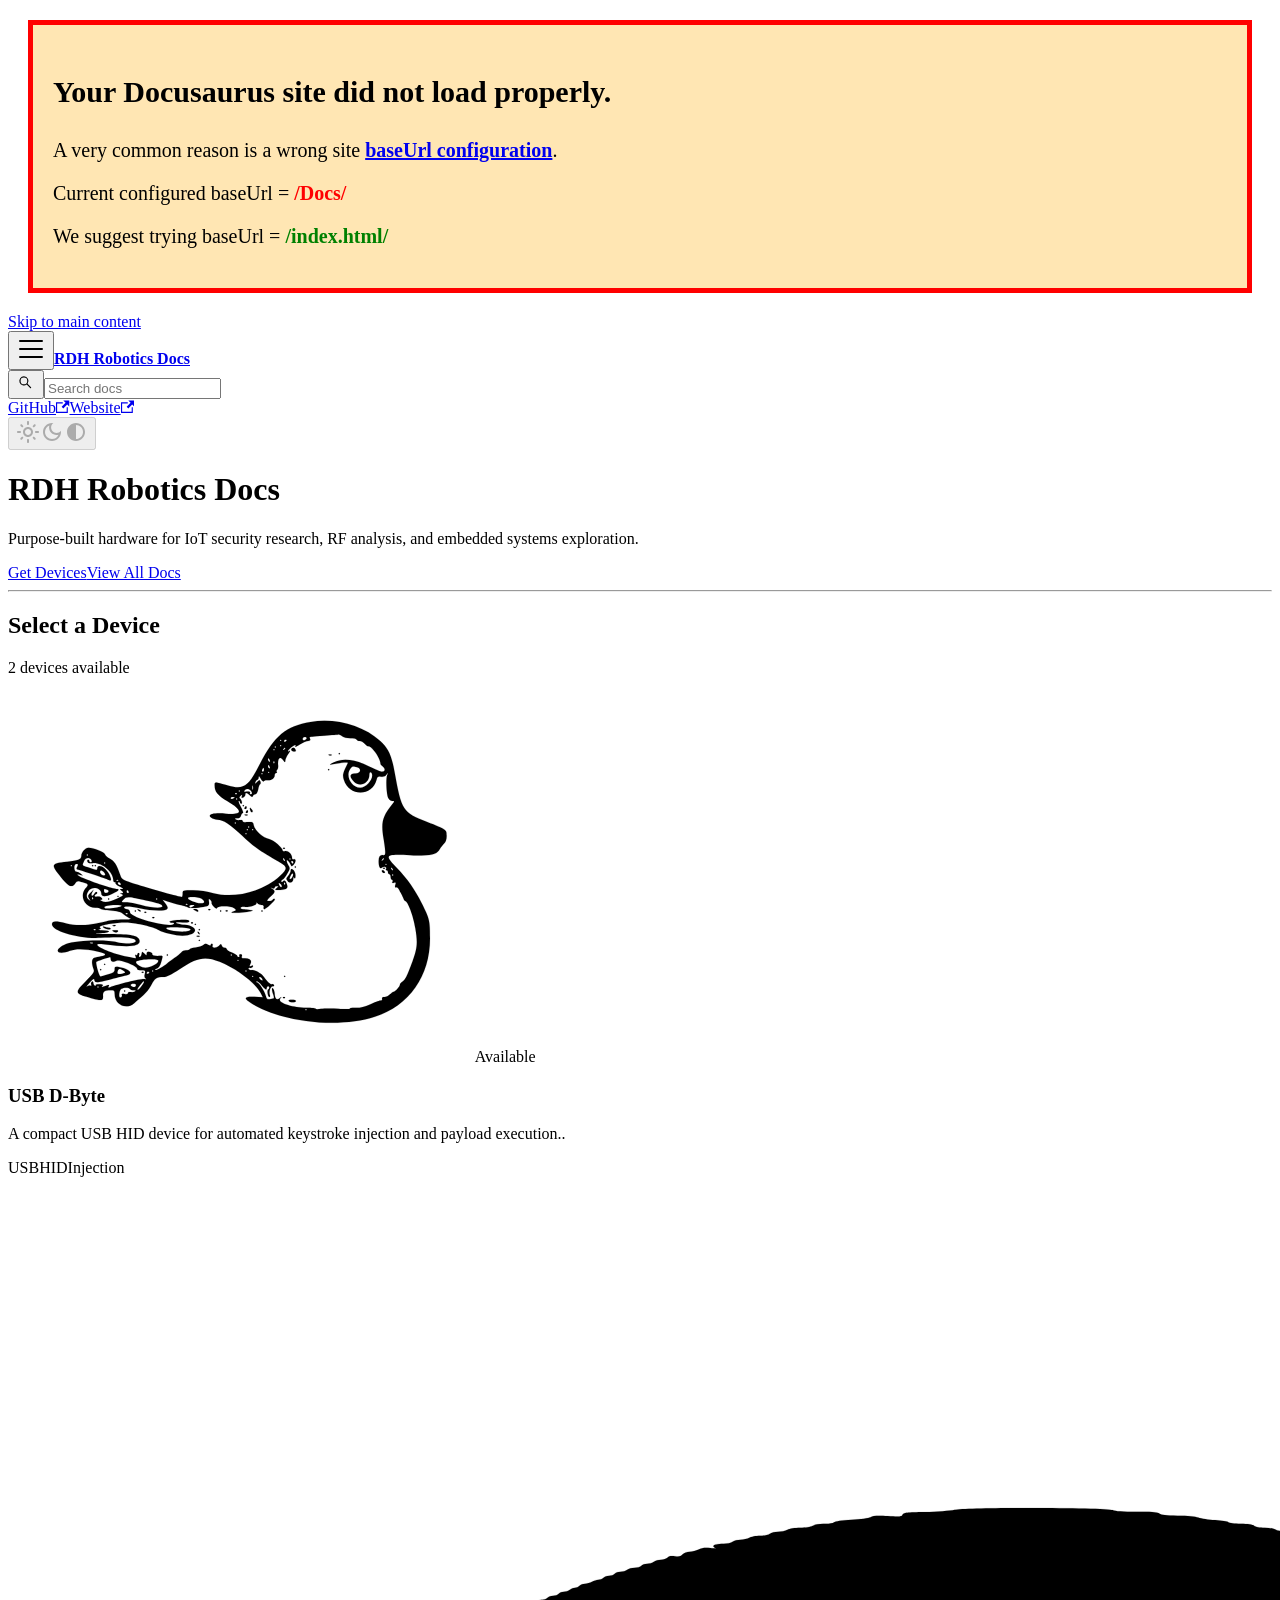
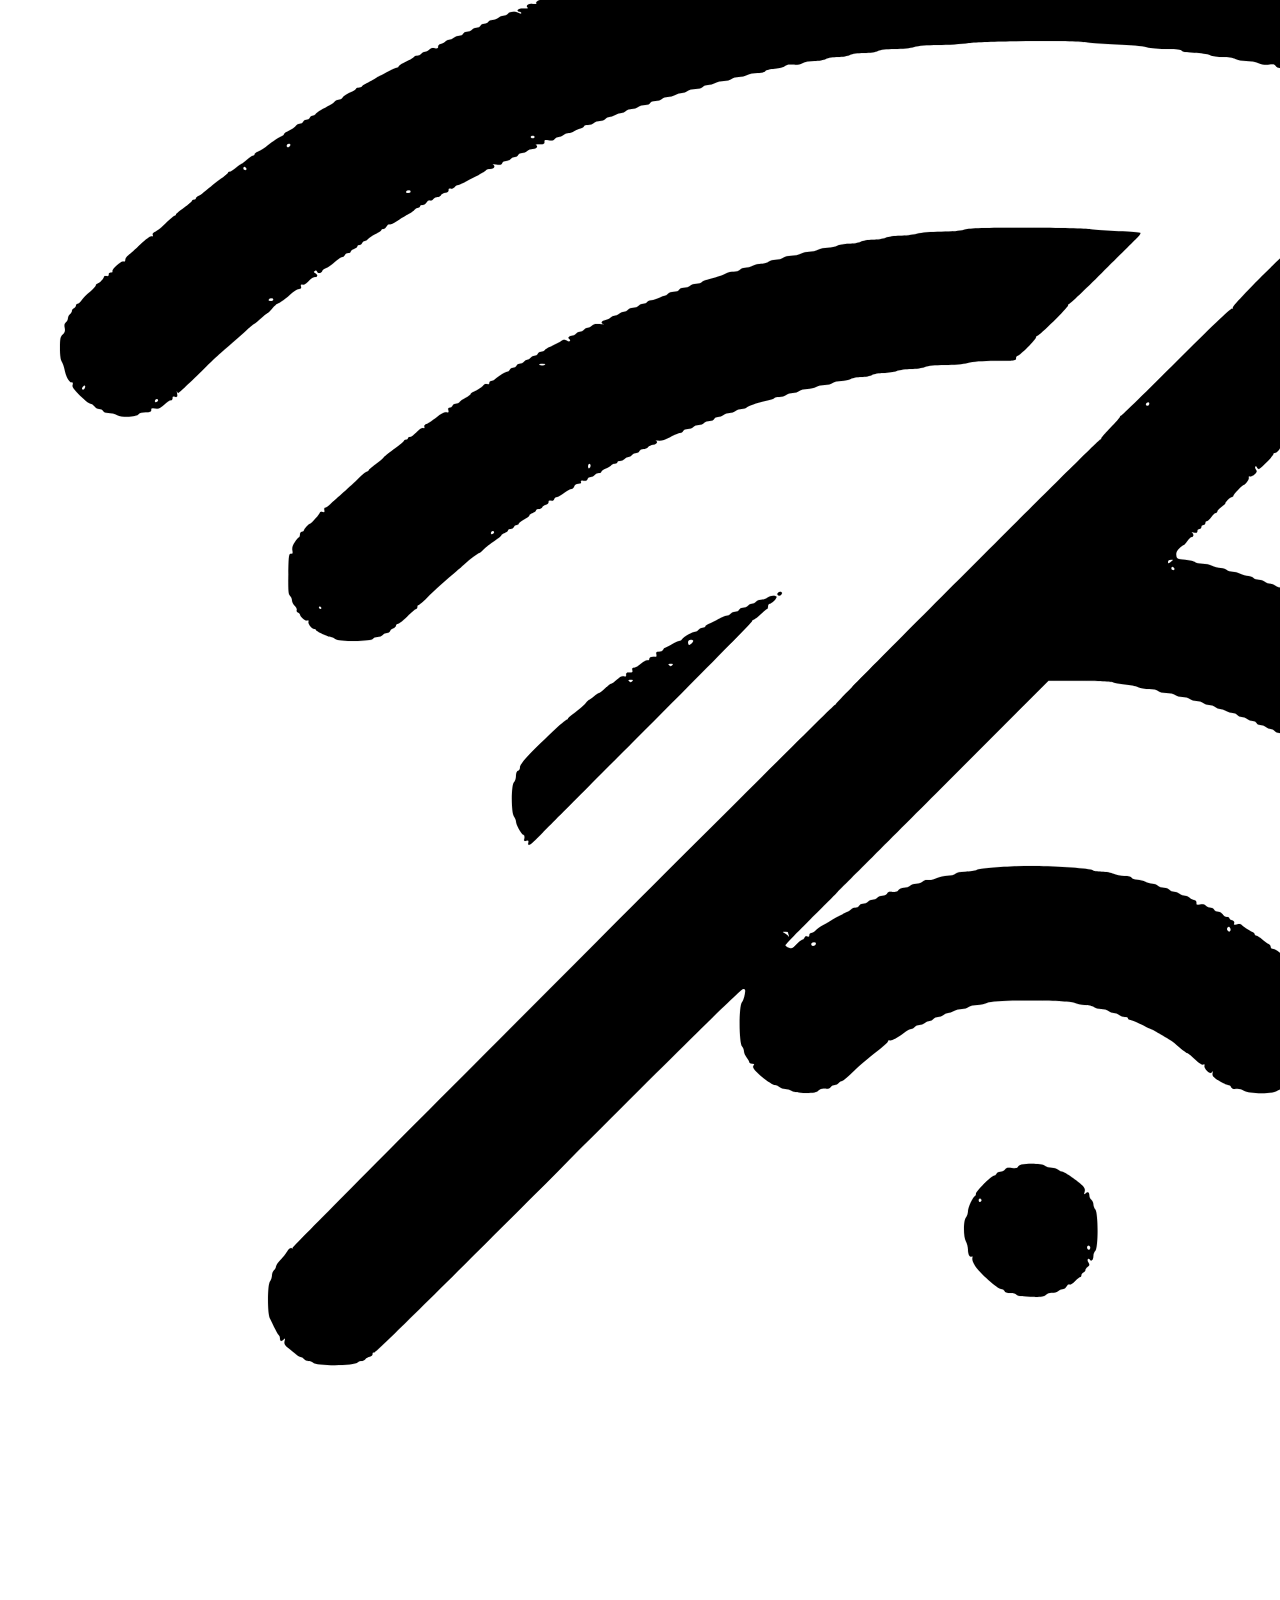
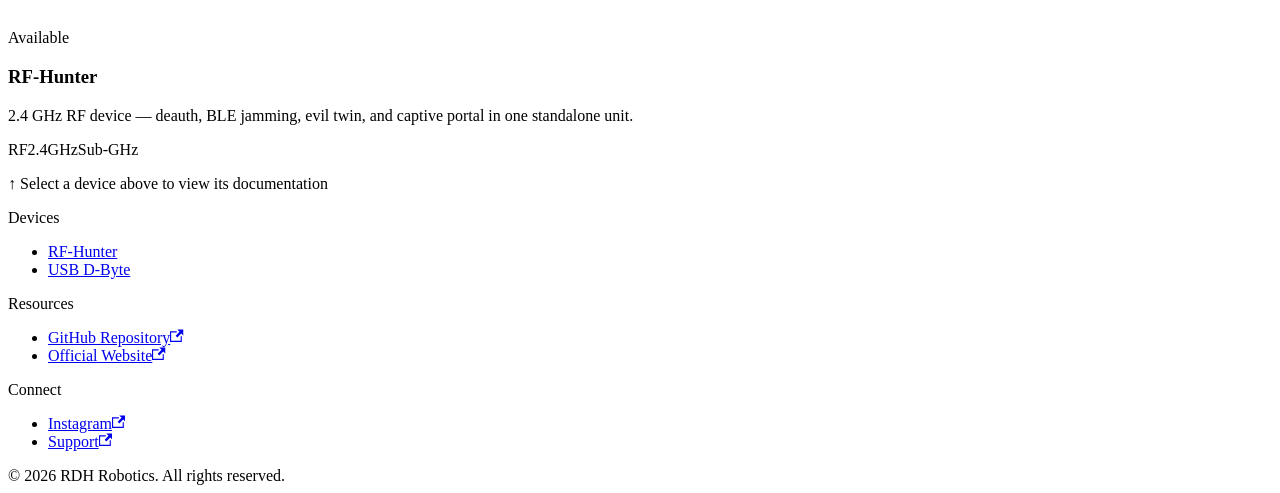
==== commit 6ccd4795: "Update" ====
--- a/index.html
+++ b/index.html
@@ -1,4 +1,4 @@
-<!doctype html><html lang=en dir=ltr class="plugin-pages plugin-id-default" data-has-hydrated=false><head><meta charset=UTF-8><meta name=generator content="Docusaurus v3.10.1"><title data-rh=true>RDH Robotics — Wireless Security Research Devices | RDH Robotics Docs</title><meta data-rh=true name=viewport content="width=device-width, initial-scale=1.0"/><meta data-rh=true name=twitter:card content=summary_large_image /><meta data-rh=true property=og:image content=https://docs.rdhrobotics.in/img/logo.svg /><meta data-rh=true name=twitter:image content=https://docs.rdhrobotics.in/img/logo.svg /><meta data-rh=true property=og:url content=https://docs.rdhrobotics.in/ /><meta data-rh=true property=og:locale content=en /><meta data-rh=true name=docusaurus_locale content=en /><meta data-rh=true name=docusaurus_tag content=default /><meta data-rh=true name=docsearch:language content=en /><meta data-rh=true name=docsearch:docusaurus_tag content=default /><meta data-rh=true property=og:title content="RDH Robotics — Wireless Security Research Devices | RDH Robotics Docs"/><meta data-rh=true name=description content="Purpose-built hardware for IoT security research, RF analysis, and embedded systems."/><meta data-rh=true property=og:description content="Purpose-built hardware for IoT security research, RF analysis, and embedded systems."/><link data-rh=true rel=icon href=/img/favicon.ico /><link data-rh=true rel=canonical href=https://docs.rdhrobotics.in/ /><link data-rh=true rel=alternate href=https://docs.rdhrobotics.in/ hreflang=en /><link data-rh=true rel=alternate href=https://docs.rdhrobotics.in/ hreflang=x-default /><script data-rh=true>document.addEventListener("DOMContentLoaded",function(){void 0===window.docusaurus&&insertBanner()});function insertBanner(){var n=document.createElement("div");n.id="__docusaurus-base-url-issue-banner-container",n.innerHTML='\n<div id="__docusaurus-base-url-issue-banner" style="border: thick solid red; background-color: rgb(255, 230, 179); margin: 20px; padding: 20px; font-size: 20px;">\n   <p style="font-weight: bold; font-size: 30px;">Your Docusaurus site did not load properly.</p>\n   <p>A very common reason is a wrong site <a href="https://docusaurus.io/docs/docusaurus.config.js/#baseUrl" style="font-weight: bold;">baseUrl configuration</a>.</p>\n   <p>Current configured baseUrl = <span style="font-weight: bold; color: red;">/</span>  (default value)</p>\n   <p>We suggest trying baseUrl = <span id="__docusaurus-base-url-issue-banner-suggestion-container" style="font-weight: bold; color: green;"></span></p>\n</div>\n',document.body.prepend(n);var e=document.getElementById("__docusaurus-base-url-issue-banner-suggestion-container"),s=window.location.pathname;e.innerHTML="/"===s.substr(-1)?s:s+"/"}</script><link rel=stylesheet href=/assets/css/styles.e8098c47.css /><script src=/assets/js/runtime~main.9fc11efd.js defer></script><script src=/assets/js/main.0d5577f0.js defer></script></head><body><svg style="display: none;"><defs>
+<!doctype html><html lang=en dir=ltr class="plugin-pages plugin-id-default" data-has-hydrated=false><head><meta charset=UTF-8><meta name=generator content="Docusaurus v3.10.1"><title data-rh=true>RDH Robotics — Wireless Security Research Devices | RDH Robotics Docs</title><meta data-rh=true name=viewport content="width=device-width, initial-scale=1.0"/><meta data-rh=true name=twitter:card content=summary_large_image /><meta data-rh=true property=og:image content=https://rajbhardivesh.github.io/Docs/img/logo.svg /><meta data-rh=true name=twitter:image content=https://rajbhardivesh.github.io/Docs/img/logo.svg /><meta data-rh=true property=og:url content=https://rajbhardivesh.github.io/Docs/ /><meta data-rh=true property=og:locale content=en /><meta data-rh=true name=docusaurus_locale content=en /><meta data-rh=true name=docusaurus_tag content=default /><meta data-rh=true name=docsearch:language content=en /><meta data-rh=true name=docsearch:docusaurus_tag content=default /><meta data-rh=true property=og:title content="RDH Robotics — Wireless Security Research Devices | RDH Robotics Docs"/><meta data-rh=true name=description content="Purpose-built hardware for IoT security research, RF analysis, and embedded systems."/><meta data-rh=true property=og:description content="Purpose-built hardware for IoT security research, RF analysis, and embedded systems."/><link data-rh=true rel=icon href=/Docs/img/favicon.ico /><link data-rh=true rel=canonical href=https://rajbhardivesh.github.io/Docs/ /><link data-rh=true rel=alternate href=https://rajbhardivesh.github.io/Docs/ hreflang=en /><link data-rh=true rel=alternate href=https://rajbhardivesh.github.io/Docs/ hreflang=x-default /><script data-rh=true>document.addEventListener("DOMContentLoaded",function(){void 0===window.docusaurus&&insertBanner()});function insertBanner(){var n=document.createElement("div");n.id="__docusaurus-base-url-issue-banner-container",n.innerHTML='\n<div id="__docusaurus-base-url-issue-banner" style="border: thick solid red; background-color: rgb(255, 230, 179); margin: 20px; padding: 20px; font-size: 20px;">\n   <p style="font-weight: bold; font-size: 30px;">Your Docusaurus site did not load properly.</p>\n   <p>A very common reason is a wrong site <a href="https://docusaurus.io/docs/docusaurus.config.js/#baseUrl" style="font-weight: bold;">baseUrl configuration</a>.</p>\n   <p>Current configured baseUrl = <span style="font-weight: bold; color: red;">/Docs/</span> </p>\n   <p>We suggest trying baseUrl = <span id="__docusaurus-base-url-issue-banner-suggestion-container" style="font-weight: bold; color: green;"></span></p>\n</div>\n',document.body.prepend(n);var e=document.getElementById("__docusaurus-base-url-issue-banner-suggestion-container"),s=window.location.pathname;e.innerHTML="/"===s.substr(-1)?s:s+"/"}</script><link rel=stylesheet href=/Docs/assets/css/styles.80379d56.css /><script src=/Docs/assets/js/runtime~main.4fd38a5b.js defer></script><script src=/Docs/assets/js/main.101dcbe4.js defer></script></head><body><svg style="display: none;"><defs>
 <symbol id=theme-svg-external-link viewBox="0 0 24 24"><path fill=currentColor d="M21 13v10h-21v-19h12v2h-10v15h17v-8h2zm3-12h-10.988l4.035 4-6.977 7.07 2.828 2.828 6.977-7.07 4.125 4.172v-11z"/></symbol>
 </defs></svg>
-<script>!function(){var t=function(){try{return new URLSearchParams(window.location.search).get("docusaurus-theme")}catch(t){}}()||function(){try{return window.localStorage.getItem("theme-b29")}catch(t){}}();document.documentElement.setAttribute("data-theme",t||(window.matchMedia("(prefers-color-scheme: dark)").matches?"dark":"light")),document.documentElement.setAttribute("data-theme-choice",t||"system")}(),function(){try{for(var[t,e]of new URLSearchParams(window.location.search).entries())if(t.startsWith("docusaurus-data-")){var a=t.replace("docusaurus-data-","data-");document.documentElement.setAttribute(a,e)}}catch(t){}}()</script><div id=__docusaurus><div role=region aria-label="Skip to main content"><a class=skipToContent_fXgn href=#__docusaurus_skipToContent_fallback>Skip to main content</a></div><nav aria-label=Main class="theme-layout-navbar navbar navbar--fixed-top navbar--primary"><div class=navbar__inner><div class="theme-layout-navbar-left navbar__items"><button aria-label="Toggle navigation bar" aria-expanded=false class="navbar__toggle clean-btn" type=button><svg width=30 height=30 viewBox="0 0 30 30" aria-hidden=true><path stroke=currentColor stroke-linecap=round stroke-miterlimit=10 stroke-width=2 d="M4 7h22M4 15h22M4 23h22"/></svg></button><a class=navbar__brand href=/><b class="navbar__title text--truncate">RDH Robotics Docs</b></a></div><div class="theme-layout-navbar-right navbar__items navbar__items--right"><div class=navbarSearchContainer_Bca1><form class=navbar-search role=search><input class=navbar-search__input type=search placeholder="Search docs" aria-label="Search documentation" value="" /></form></div><a href=https://github.com/rdhrobotics target=_blank rel="noopener noreferrer" class="navbar__item navbar__link">GitHub<svg width=13.5 height=13.5 aria-label="(opens in new tab)" class=iconExternalLink_nPIU><use href=#theme-svg-external-link /></svg></a><a href=https://rdhrobotics.in target=_blank rel="noopener noreferrer" class="navbar__item navbar__link">Website<svg width=13.5 height=13.5 aria-label="(opens in new tab)" class=iconExternalLink_nPIU><use href=#theme-svg-external-link /></svg></a><div class="toggle_vylO colorModeToggle_DEke"><button class="clean-btn toggleButton_gllP toggleButtonDisabled_aARS" type=button disabled title="system mode" aria-label="Switch between dark and light mode (currently system mode)"><svg viewBox="0 0 24 24" width=24 height=24 aria-hidden=true class="toggleIcon_g3eP lightToggleIcon_pyhR"><path fill=currentColor d="M12,9c1.65,0,3,1.35,3,3s-1.35,3-3,3s-3-1.35-3-3S10.35,9,12,9 M12,7c-2.76,0-5,2.24-5,5s2.24,5,5,5s5-2.24,5-5 S14.76,7,12,7L12,7z M2,13l2,0c0.55,0,1-0.45,1-1s-0.45-1-1-1l-2,0c-0.55,0-1,0.45-1,1S1.45,13,2,13z M20,13l2,0c0.55,0,1-0.45,1-1 s-0.45-1-1-1l-2,0c-0.55,0-1,0.45-1,1S19.45,13,20,13z M11,2v2c0,0.55,0.45,1,1,1s1-0.45,1-1V2c0-0.55-0.45-1-1-1S11,1.45,11,2z M11,20v2c0,0.55,0.45,1,1,1s1-0.45,1-1v-2c0-0.55-0.45-1-1-1C11.45,19,11,19.45,11,20z M5.99,4.58c-0.39-0.39-1.03-0.39-1.41,0 c-0.39,0.39-0.39,1.03,0,1.41l1.06,1.06c0.39,0.39,1.03,0.39,1.41,0s0.39-1.03,0-1.41L5.99,4.58z M18.36,16.95 c-0.39-0.39-1.03-0.39-1.41,0c-0.39,0.39-0.39,1.03,0,1.41l1.06,1.06c0.39,0.39,1.03,0.39,1.41,0c0.39-0.39,0.39-1.03,0-1.41 L18.36,16.95z M19.42,5.99c0.39-0.39,0.39-1.03,0-1.41c-0.39-0.39-1.03-0.39-1.41,0l-1.06,1.06c-0.39,0.39-0.39,1.03,0,1.41 s1.03,0.39,1.41,0L19.42,5.99z M7.05,18.36c0.39-0.39,0.39-1.03,0-1.41c-0.39-0.39-1.03-0.39-1.41,0l-1.06,1.06 c-0.39,0.39-0.39,1.03,0,1.41s1.03,0.39,1.41,0L7.05,18.36z"/></svg><svg viewBox="0 0 24 24" width=24 height=24 aria-hidden=true class="toggleIcon_g3eP darkToggleIcon_wfgR"><path fill=currentColor d="M9.37,5.51C9.19,6.15,9.1,6.82,9.1,7.5c0,4.08,3.32,7.4,7.4,7.4c0.68,0,1.35-0.09,1.99-0.27C17.45,17.19,14.93,19,12,19 c-3.86,0-7-3.14-7-7C5,9.07,6.81,6.55,9.37,5.51z M12,3c-4.97,0-9,4.03-9,9s4.03,9,9,9s9-4.03,9-9c0-0.46-0.04-0.92-0.1-1.36 c-0.98,1.37-2.58,2.26-4.4,2.26c-2.98,0-5.4-2.42-5.4-5.4c0-1.81,0.89-3.42,2.26-4.4C12.92,3.04,12.46,3,12,3L12,3z"/></svg><svg viewBox="0 0 24 24" width=24 height=24 aria-hidden=true class="toggleIcon_g3eP systemToggleIcon_QzmC"><path fill=currentColor d="m12 21c4.971 0 9-4.029 9-9s-4.029-9-9-9-9 4.029-9 9 4.029 9 9 9zm4.95-13.95c1.313 1.313 2.05 3.093 2.05 4.95s-0.738 3.637-2.05 4.95c-1.313 1.313-3.093 2.05-4.95 2.05v-14c1.857 0 3.637 0.737 4.95 2.05z"/></svg></button></div></div></div><div role=presentation class=navbar-sidebar__backdrop></div></nav><div id=__docusaurus_skipToContent_fallback class="theme-layout-main main-wrapper mainWrapper_z2l0"><header class="hero_aEcG heroLight_Zy8_"><div class="container heroContainer_i2aB"><div class=brandSection_exKd><h1 class=heroTitle_qg2I>RDH Robotics Docs</h1><p class=heroSubtitle_jFu1>Purpose-built hardware for IoT security research, RF analysis, and embedded systems exploration.<div class=heroCtas_rCrO><a href=https://www.rdhrobotics.in target=_blank rel="noopener noreferrer" class="button button--primary button--lg">Get Devices</a><a class="button button--secondary button--lg" href=/docs/intro>View All Docs</a></div></div><hr class=divider_ODZq /><section class=deviceSection_gvRC><div class=deviceSectionHeader_e5YT><h2 class=deviceSectionTitle_jl0S>Select a Device</h2><span class=deviceCount_M5NT>2<!-- --> devices available</span></div><div class=deviceGrid_cJya><div class=deviceCard_G2VZ role=button tabindex=0 aria-pressed=false><div class=deviceCardHeader_lcBn><span class=deviceIconWrap_8QQf><svg xmlns=http://www.w3.org/2000/svg width=24 height=24 viewBox="0 0 24 24" fill=none stroke=currentColor stroke-width=1.75 stroke-linecap=round stroke-linejoin=round aria-hidden=true><path d="M12 2v8"/><path d="M9 5l3-3 3 3"/><path d="M9 10h6"/><path d="M9 10v4a3 3 0 0 0 6 0v-4"/><circle cx=7 cy=17 r=2 /><circle cx=17 cy=17 r=2 /><path d="M7 19v1a2 2 0 0 0 2 2h6a2 2 0 0 0 2-2v-1"/></svg></span><span class="deviceBadge_BTRX badgeAvailable_bBEF">Available</span></div><h3 class=deviceCardTitle_dYeE>USB D-Byte</h3><p class=deviceCardDescription__JQG>USB-based wireless security research and data interception tool.<div class=deviceTags_pR9X><span class=deviceTag_oebg>USB</span><span class=deviceTag_oebg>HID</span><span class=deviceTag_oebg>Injection</span></div></div><div class=deviceCard_G2VZ role=button tabindex=0 aria-pressed=false><div class=deviceCardHeader_lcBn><span class=deviceIconWrap_8QQf><svg xmlns=http://www.w3.org/2000/svg width=24 height=24 viewBox="0 0 24 24" fill=none stroke=currentColor stroke-width=1.75 stroke-linecap=round stroke-linejoin=round aria-hidden=true><path d="M5 12.55a11 11 0 0 1 14.08 0"/><path d="M1.42 9a16 16 0 0 1 21.16 0"/><path d="M8.53 16.11a6 6 0 0 1 6.95 0"/><circle cx=12 cy=20 r=1 fill=currentColor /></svg></span><span class="deviceBadge_BTRX badgeAvailable_bBEF">Available</span></div><h3 class=deviceCardTitle_dYeE>RF-Hunter</h3><p class=deviceCardDescription__JQG>RF spectrum scanner for identifying and analyzing wireless signals.<div class=deviceTags_pR9X><span class=deviceTag_oebg>RF</span><span class=deviceTag_oebg>2.4GHz</span><span class=deviceTag_oebg>Sub-GHz</span></div></div></div><p class=deviceHint_Nf5q>↑ Select a device above to view its documentation</section></div></header><main></main></div><footer class="theme-layout-footer footer"><div class="container container-fluid"><div class="row footer__links"><div class="theme-layout-footer-column col footer__col"><div class=footer__title>Devices</div><ul class="footer__items clean-list"><li class=footer__item><a class=footer__link-item href=/docs/RF-Hunter>RF-Hunter</a><li class=footer__item><a class=footer__link-item href=/docs/USB-D-Byte>USB D-Byte</a></ul></div><div class="theme-layout-footer-column col footer__col"><div class=footer__title>Resources</div><ul class="footer__items clean-list"><li class=footer__item><a href=https://github.com/rdhrobotics target=_blank rel="noopener noreferrer" class=footer__link-item>GitHub Repository<svg width=13.5 height=13.5 aria-label="(opens in new tab)" class=iconExternalLink_nPIU><use href=#theme-svg-external-link /></svg></a><li class=footer__item><a href=https://rdhrobotics.in target=_blank rel="noopener noreferrer" class=footer__link-item>Official Website<svg width=13.5 height=13.5 aria-label="(opens in new tab)" class=iconExternalLink_nPIU><use href=#theme-svg-external-link /></svg></a></ul></div><div class="theme-layout-footer-column col footer__col"><div class=footer__title>Connect</div><ul class="footer__items clean-list"><li class=footer__item><a href=https://instagram.com/rdhrobotics target=_blank rel="noopener noreferrer" class=footer__link-item>Instagram<svg width=13.5 height=13.5 aria-label="(opens in new tab)" class=iconExternalLink_nPIU><use href=#theme-svg-external-link /></svg></a><li class=footer__item><a href=https://rdhrobotics.in/support target=_blank rel="noopener noreferrer" class=footer__link-item>Support<svg width=13.5 height=13.5 aria-label="(opens in new tab)" class=iconExternalLink_nPIU><use href=#theme-svg-external-link /></svg></a></ul></div></div><div class="footer__bottom text--center"><div class=footer__copyright>© 2026 RDH Robotics. All rights reserved.</div></div></div></footer></div></body>+<script>!function(){var t=function(){try{return new URLSearchParams(window.location.search).get("docusaurus-theme")}catch(t){}}()||function(){try{return window.localStorage.getItem("theme-79e")}catch(t){}}();document.documentElement.setAttribute("data-theme",t||(window.matchMedia("(prefers-color-scheme: dark)").matches?"dark":"light")),document.documentElement.setAttribute("data-theme-choice",t||"system")}(),function(){try{for(var[t,e]of new URLSearchParams(window.location.search).entries())if(t.startsWith("docusaurus-data-")){var a=t.replace("docusaurus-data-","data-");document.documentElement.setAttribute(a,e)}}catch(t){}}()</script><div id=__docusaurus><div role=region aria-label="Skip to main content"><a class=skipToContent_fXgn href=#__docusaurus_skipToContent_fallback>Skip to main content</a></div><nav aria-label=Main class="theme-layout-navbar navbar navbar--fixed-top"><div class=navbar__inner><div class="theme-layout-navbar-left navbar__items"><button aria-label="Toggle navigation bar" aria-expanded=false class="navbar__toggle clean-btn" type=button><svg width=30 height=30 viewBox="0 0 30 30" aria-hidden=true><path stroke=currentColor stroke-linecap=round stroke-miterlimit=10 stroke-width=2 d="M4 7h22M4 15h22M4 23h22"/></svg></button><a class=navbar__brand href=/Docs/><b class="navbar__title text--truncate">RDH Robotics Docs</b></a></div><div class="theme-layout-navbar-right navbar__items navbar__items--right"><div class=navbarSearchContainer_Bca1><form class=navbar-search role=search><button class=navbar-search__toggle type=button aria-label="Open search"><svg aria-hidden=true viewBox="0 0 24 24" width=20 height=20><path fill=currentColor d="M9.5 4a5.5 5.5 0 0 1 4.38 8.83l4.15 4.14a.75.75 0 0 1-1.06 1.06l-4.14-4.15A5.5 5.5 0 1 1 9.5 4Zm0 1.5a4 4 0 1 0 0 8 4 4 0 0 0 0-8Z"/></svg></button><input class=navbar-search__input type=search placeholder="Search docs" aria-label="Search documentation" value="" /></form></div><a href=https://github.com/rdhrobotics target=_blank rel="noopener noreferrer" class="navbar__item navbar__link">GitHub<svg width=13.5 height=13.5 aria-label="(opens in new tab)" class=iconExternalLink_nPIU><use href=#theme-svg-external-link /></svg></a><a href=https://rdhrobotics.in target=_blank rel="noopener noreferrer" class="navbar__item navbar__link">Website<svg width=13.5 height=13.5 aria-label="(opens in new tab)" class=iconExternalLink_nPIU><use href=#theme-svg-external-link /></svg></a><div class="toggle_vylO colorModeToggle_DEke"><button class="clean-btn toggleButton_gllP toggleButtonDisabled_aARS" type=button disabled title="system mode" aria-label="Switch between dark and light mode (currently system mode)"><svg viewBox="0 0 24 24" width=24 height=24 aria-hidden=true class="toggleIcon_g3eP lightToggleIcon_pyhR"><path fill=currentColor d="M12,9c1.65,0,3,1.35,3,3s-1.35,3-3,3s-3-1.35-3-3S10.35,9,12,9 M12,7c-2.76,0-5,2.24-5,5s2.24,5,5,5s5-2.24,5-5 S14.76,7,12,7L12,7z M2,13l2,0c0.55,0,1-0.45,1-1s-0.45-1-1-1l-2,0c-0.55,0-1,0.45-1,1S1.45,13,2,13z M20,13l2,0c0.55,0,1-0.45,1-1 s-0.45-1-1-1l-2,0c-0.55,0-1,0.45-1,1S19.45,13,20,13z M11,2v2c0,0.55,0.45,1,1,1s1-0.45,1-1V2c0-0.55-0.45-1-1-1S11,1.45,11,2z M11,20v2c0,0.55,0.45,1,1,1s1-0.45,1-1v-2c0-0.55-0.45-1-1-1C11.45,19,11,19.45,11,20z M5.99,4.58c-0.39-0.39-1.03-0.39-1.41,0 c-0.39,0.39-0.39,1.03,0,1.41l1.06,1.06c0.39,0.39,1.03,0.39,1.41,0s0.39-1.03,0-1.41L5.99,4.58z M18.36,16.95 c-0.39-0.39-1.03-0.39-1.41,0c-0.39,0.39-0.39,1.03,0,1.41l1.06,1.06c0.39,0.39,1.03,0.39,1.41,0c0.39-0.39,0.39-1.03,0-1.41 L18.36,16.95z M19.42,5.99c0.39-0.39,0.39-1.03,0-1.41c-0.39-0.39-1.03-0.39-1.41,0l-1.06,1.06c-0.39,0.39-0.39,1.03,0,1.41 s1.03,0.39,1.41,0L19.42,5.99z M7.05,18.36c0.39-0.39,0.39-1.03,0-1.41c-0.39-0.39-1.03-0.39-1.41,0l-1.06,1.06 c-0.39,0.39-0.39,1.03,0,1.41s1.03,0.39,1.41,0L7.05,18.36z"/></svg><svg viewBox="0 0 24 24" width=24 height=24 aria-hidden=true class="toggleIcon_g3eP darkToggleIcon_wfgR"><path fill=currentColor d="M9.37,5.51C9.19,6.15,9.1,6.82,9.1,7.5c0,4.08,3.32,7.4,7.4,7.4c0.68,0,1.35-0.09,1.99-0.27C17.45,17.19,14.93,19,12,19 c-3.86,0-7-3.14-7-7C5,9.07,6.81,6.55,9.37,5.51z M12,3c-4.97,0-9,4.03-9,9s4.03,9,9,9s9-4.03,9-9c0-0.46-0.04-0.92-0.1-1.36 c-0.98,1.37-2.58,2.26-4.4,2.26c-2.98,0-5.4-2.42-5.4-5.4c0-1.81,0.89-3.42,2.26-4.4C12.92,3.04,12.46,3,12,3L12,3z"/></svg><svg viewBox="0 0 24 24" width=24 height=24 aria-hidden=true class="toggleIcon_g3eP systemToggleIcon_QzmC"><path fill=currentColor d="m12 21c4.971 0 9-4.029 9-9s-4.029-9-9-9-9 4.029-9 9 4.029 9 9 9zm4.95-13.95c1.313 1.313 2.05 3.093 2.05 4.95s-0.738 3.637-2.05 4.95c-1.313 1.313-3.093 2.05-4.95 2.05v-14c1.857 0 3.637 0.737 4.95 2.05z"/></svg></button></div></div></div><div role=presentation class=navbar-sidebar__backdrop></div></nav><div id=__docusaurus_skipToContent_fallback class="theme-layout-main main-wrapper mainWrapper_z2l0"><header class="hero_aEcG heroLight_Zy8_"><div class="container heroContainer_i2aB"><div class=brandSection_exKd><h1 class=heroTitle_qg2I>RDH Robotics Docs</h1><p class=heroSubtitle_jFu1>Purpose-built hardware for IoT security research, RF analysis, and embedded systems exploration.<div class=heroCtas_rCrO><a href=https://www.rdhrobotics.in target=_blank rel="noopener noreferrer" class="button button--primary button--lg">Get Devices</a><a class="button button--secondary button--lg" href=/Docs/docs/intro>View All Docs</a></div></div><hr class=divider_ODZq /><section class=deviceSection_gvRC><div class=deviceSectionHeader_e5YT><h2 class=deviceSectionTitle_jl0S>Select a Device</h2><span class=deviceCount_M5NT>2<!-- --> devices available</span></div><div class=deviceGrid_cJya><div class=deviceCard_G2VZ role=button tabindex=0 aria-pressed=false><div class=deviceCardHeader_lcBn><span class=deviceIconWrap_8QQf><svg version=1.0 xmlns=http://www.w3.org/2000/svg width=350.000000pt height=289.000000pt viewBox="0 0 350.000000 289.000000" preserveAspectRatio="xMidYMid meet"> <g transform="translate(0.000000,289.000000) scale(0.100000,-0.100000)" fill=currentColor stroke=currentColor> <path d="M2270 2553 c-188 -31 -275 -105 -389 -331 -80 -157 -116 -179 -231 -146 -104 29 -100 29 -100 1 0 -48 22 -74 96 -118 119 -70 115 -104 -11 -94 -96 8 -145 -6 -110 -31 10 -8 31 -14 47 -14 42 0 95 -35 183 -119 82 -79 139 -120 256 -185 89 -48 91 -58 30 -117 -122 -117 -342 -174 -501 -130 -46 13 -104 21 -152 21 -77 0 -78 0 -78 -25 0 -14 -3 -25 -6 -25 -18 0 -227 57 -329 91 -119 38 -121 39 -134 76 -26 75 -43 101 -76 119 -18 10 -36 25 -38 35 -5 17 -84 49 -123 49 -25 0 -54 -34 -54 -62 0 -25 -25 -35 -105 -43 -124 -13 -127 -20 -48 -116 60 -73 82 -83 107 -47 14 20 18 21 56 8 47 -15 46 -14 20 -47 -46 -59 -2 -143 75 -143 19 0 36 -4 39 -9 3 -4 37 -11 76 -13 50 -4 77 -11 91 -24 12 -10 33 -24 47 -31 24 -10 18 -11 -48 -12 -41 -1 -95 -6 -120 -12 -145 -34 -220 -38 -302 -17 -82 20 -108 19 -108 -6 0 -53 208 -112 364 -102 174 11 273 1 263 -27 -5 -16 -93 -21 -139 -7 -79 23 -316 15 -383 -13 -99 -43 -71 -90 30 -51 48 18 108 16 213 -6 60 -13 67 -25 19 -35 -17 -4 -40 -9 -49 -11 -20 -6 -23 -39 -8 -80 10 -26 7 -32 -55 -94 -83 -84 -83 -92 5 -119 105 -33 125 -33 123 4 -3 34 10 45 55 45 28 0 32 -3 32 -28 0 -81 87 -121 147 -68 16 14 45 39 66 57 21 18 49 53 62 79 26 51 39 60 90 60 24 0 58 17 122 59 133 89 190 99 301 55 127 -51 269 -160 308 -236 l15 -30 -62 4 c-76 4 -86 -11 -30 -46 230 -146 658 -194 932 -105 259 84 414 304 414 589 0 134 -2 144 -63 265 -50 100 -106 180 -185 262 -97 101 -92 106 102 97 158 -7 197 1 221 47 7 11 20 29 31 40 12 12 19 33 19 59 0 46 0 46 -150 105 -180 71 -188 83 -241 375 -23 125 -47 176 -107 230 -131 118 -337 174 -522 143z m236 -108 c10 -8 38 -15 61 -15 23 0 45 -4 48 -10 3 -5 14 -10 24 -10 10 0 26 -9 36 -20 10 -11 23 -20 29 -20 17 0 59 -49 78 -91 9 -21 14 -39 11 -39 -3 0 4 -9 16 -19 24 -21 21 -41 -6 -41 -8 0 -52 19 -98 41 -105 52 -195 62 -260 29 -37 -18 -37 -20 -10 -15 77 14 117 17 113 9 -37 -76 -40 -89 -29 -124 38 -128 214 -127 246 2 5 20 11 24 32 20 18 -3 31 1 41 14 14 18 14 18 6 -1 -11 -28 -6 -145 8 -172 6 -13 20 -23 31 -23 18 0 18 -3 -7 -32 -67 -84 -79 -131 -60 -246 19 -116 18 -131 -3 -128 -22 4 -33 -11 -33 -46 0 -42 10 -61 26 -47 15 12 38 3 29 -12 -4 -5 -1 -9 4 -9 6 0 11 -7 11 -15 0 -8 5 -15 10 -15 6 0 10 -9 10 -20 0 -11 4 -20 10 -20 5 0 7 -7 4 -15 -5 -11 -2 -13 11 -9 14 6 16 3 10 -15 -4 -14 -3 -21 5 -19 7 2 16 -5 21 -14 5 -10 14 -26 19 -35 6 -10 13 -26 16 -35 4 -10 9 -18 13 -18 19 0 62 -114 76 -204 19 -112 15 -152 -22 -251 -41 -110 -53 -135 -74 -148 -10 -6 -19 -17 -19 -23 0 -14 -35 -54 -47 -54 -6 0 -18 -9 -28 -20 -10 -11 -29 -20 -41 -20 -15 0 -22 -5 -18 -13 2 -7 -3 -13 -13 -14 -10 -1 -45 -14 -78 -29 -42 -19 -74 -26 -108 -25 -27 1 -47 -2 -44 -6 3 -5 -36 -5 -86 -1 -50 4 -108 3 -129 -1 -22 -5 -38 -5 -38 0 0 5 -32 9 -72 9 -109 0 -220 38 -196 68 12 15 11 16 -5 3 -21 -17 -36 -3 -37 34 0 26 -20 58 -20 33 0 -9 4 -28 10 -42 5 -14 6 -26 2 -27 -4 0 -17 -2 -29 -5 -18 -3 -24 2 -29 24 -9 34 -53 102 -67 102 -6 0 -7 3 -3 7 4 4 23 -10 41 -32 25 -29 34 -35 35 -22 0 9 5 17 10 17 12 0 13 -17 1 -24 -10 -7 -2 -56 10 -56 5 0 6 7 3 15 -9 24 5 65 22 65 8 0 12 5 9 10 -4 6 -10 8 -14 6 -9 -6 -39 20 -61 54 -18 26 -69 55 -92 52 -9 -2 -19 2 -23 8 -4 7 0 10 10 8 10 -2 20 3 22 10 3 8 -1 10 -12 5 -15 -5 -16 -3 -7 14 14 26 -2 43 -41 43 -22 0 -28 4 -23 15 3 9 0 15 -10 15 -8 0 -12 -4 -9 -10 3 -5 1 -10 -4 -10 -6 0 -11 3 -11 8 0 4 -18 15 -40 25 -22 9 -40 21 -40 27 0 5 -7 10 -15 10 -9 0 -18 7 -21 15 -5 13 -8 13 -21 0 -20 -20 -57 -20 -49 0 3 8 1 15 -4 15 -6 0 -10 -5 -10 -10 0 -6 -8 -5 -19 2 -15 9 -23 9 -36 -2 -9 -8 -35 -15 -58 -18 -23 -2 -43 -8 -45 -13 -2 -5 -14 -9 -27 -9 -12 0 -29 -7 -36 -16 -8 -9 -30 -27 -49 -39 -19 -13 -44 -31 -55 -41 -27 -25 -85 -57 -91 -51 -3 3 3 8 14 11 11 4 24 22 30 45 15 50 15 53 -5 50 -39 -3 -63 2 -61 13 2 7 -7 14 -20 16 -15 2 -22 -2 -22 -13 0 -15 -2 -15 -17 1 -17 17 -18 17 -21 -4 -2 -12 -8 -22 -14 -22 -5 0 -8 7 -4 15 3 8 1 15 -4 15 -6 0 -10 -5 -10 -11 0 -5 -4 -7 -10 -4 -6 3 -7 -1 -4 -9 7 -19 9 -19 -58 -5 -154 30 -310 112 -182 95 205 -27 285 -17 269 33 -10 31 -59 41 -219 43 -122 1 -136 3 -71 7 79 6 84 20 7 22 -20 1 -28 4 -18 6 13 4 15 7 7 13 -27 16 135 43 221 37 75 -6 197 -37 224 -58 18 -14 127 -39 172 -39 115 0 130 69 18 81 -62 7 -92 22 -36 19 52 -4 70 -1 70 10 0 7 -28 10 -75 8 -44 -2 -74 -7 -73 -13 2 -5 11 -9 21 -8 10 2 15 -1 12 -7 -23 -37 -330 44 -330 85 0 13 -8 21 -22 23 -13 2 -23 8 -23 13 0 13 46 11 118 -6 80 -19 188 -23 204 -7 9 9 7 19 -10 42 l-23 30 38 -14 c21 -7 63 -19 93 -26 30 -7 60 -16 65 -20 11 -8 126 4 145 15 7 4 10 18 7 31 -3 20 -2 22 10 13 7 -7 12 -17 10 -22 -2 -6 6 -20 17 -31 13 -13 21 -16 24 -8 5 17 104 15 128 -2 18 -14 18 -15 -6 -25 -22 -8 -18 -10 25 -10 51 0 142 15 115 19 -8 1 -22 3 -30 4 -8 2 -25 3 -38 4 -14 1 -20 6 -16 13 3 6 16 8 28 5 28 -7 97 14 89 28 -3 6 0 5 8 -1 7 -7 21 -13 31 -13 11 0 18 -6 16 -14 -2 -8 -1 -16 2 -18 11 -6 91 70 81 76 -5 4 -12 2 -16 -4 -3 -5 -16 -10 -27 -10 -20 0 -19 3 10 31 37 36 39 44 15 59 -17 11 -17 11 0 6 9 -3 17 -1 17 4 0 6 8 10 17 10 15 0 14 -2 -3 -14 -17 -13 -15 -14 28 -13 53 2 63 14 46 52 -9 19 -14 22 -25 14 -9 -9 -13 -8 -13 0 0 6 4 11 9 11 5 0 20 19 34 43 23 38 24 44 11 64 -19 29 -18 54 1 29 8 -10 16 -24 18 -30 2 -7 9 -6 18 4 19 20 21 50 3 43 -9 -3 -14 2 -14 14 0 26 -33 55 -54 47 -9 -3 -16 -1 -16 5 0 20 -69 79 -102 86 -46 11 -106 64 -114 100 -5 29 -8 30 -45 27 -26 -3 -39 0 -39 8 0 7 -8 10 -19 7 -10 -2 -25 -1 -32 4 -10 6 -8 9 9 9 15 0 26 7 29 20 3 11 10 20 15 20 5 0 -2 20 -15 45 -14 25 -21 45 -16 45 5 0 9 -4 9 -10 0 -5 4 -10 10 -10 11 0 1 32 -12 41 -5 3 -2 12 7 19 13 11 14 10 9 -4 -5 -12 -2 -15 10 -10 9 3 16 12 16 20 0 19 9 18 33 -3 15 -13 21 -15 24 -5 3 6 11 12 18 12 8 0 17 15 21 35 3 19 10 38 15 40 4 3 6 12 2 21 -5 13 -8 13 -25 -3 -17 -16 -18 -16 -12 0 3 9 10 17 15 17 5 0 9 8 9 18 1 12 6 8 16 -12 10 -17 19 -24 23 -18 3 6 15 10 26 8 27 -4 55 15 55 36 0 10 5 18 11 18 5 0 8 4 4 9 -3 5 -1 12 4 16 5 3 9 18 7 33 -5 49 13 70 35 41 16 -21 19 -22 19 -6 0 11 10 33 22 50 12 17 17 27 10 23 -21 -13 -13 5 11 25 24 20 42 25 31 8 -3 -6 12 1 35 15 22 14 50 26 62 26 15 0 19 5 15 15 -7 19 -18 16 104 25 58 3 108 7 111 8 3 1 14 -5 25 -13z m-266 -14 c0 -5 -7 -11 -15 -15 -9 -3 -15 0 -15 9 0 8 7 15 15 15 8 0 15 -4 15 -9z m-190 -16 c0 -3 -2 -5 -5 -5 -3 0 -5 2 -5 5 0 3 2 5 5 5 3 0 5 -2 5 -5z m40 1 c0 -3 -4 -8 -10 -11 -5 -3 -10 -1 -10 4 0 6 5 11 10 11 6 0 10 -2 10 -4z m-40 -41 c0 -3 -2 -5 -5 -5 -3 0 -5 2 -5 5 0 3 2 5 5 5 3 0 5 -2 5 -5z m-40 -10 c0 -3 -2 -5 -5 -5 -3 0 -5 2 -5 5 0 3 2 5 5 5 3 0 5 -2 5 -5z m70 -9 c0 -3 -5 -8 -12 -12 -7 -4 -8 -3 -4 4 7 12 16 16 16 8z m-80 -11 c0 -3 -2 -5 -5 -5 -3 0 -5 2 -5 5 0 3 2 5 5 5 3 0 5 -2 5 -5z m-36 -81 c3 -8 2 -12 -4 -9 -6 3 -10 10 -10 16 0 14 7 11 14 -7z m33 -21 c-4 -3 -7 0 -7 7 0 7 3 10 7 7 3 -4 3 -10 0 -14z m-33 -29 c3 -8 2 -12 -4 -9 -6 3 -10 10 -10 16 0 14 7 11 14 -7z m654 0 c38 -11 26 -49 -15 -48 -41 2 -45 -25 -8 -61 43 -44 115 -12 115 50 0 15 4 24 10 20 38 -24 -24 -115 -79 -115 -67 0 -114 93 -72 144 15 18 17 18 49 10z m-698 -19 c0 -8 -4 -15 -10 -15 -5 0 -7 7 -4 15 4 8 8 15 10 15 2 0 4 -7 4 -15z m40 -20 c0 -3 -2 -5 -5 -5 -3 0 -5 2 -5 5 0 3 2 5 5 5 3 0 5 -2 5 -5z m-50 -10 c0 -3 -2 -5 -5 -5 -3 0 -5 2 -5 5 0 3 2 5 5 5 3 0 5 -2 5 -5z m-73 -117 c-3 -7 -5 -2 -5 12 0 14 2 19 5 13 2 -7 2 -19 0 -25z m-7 -30 c0 -4 -5 -8 -11 -8 -5 0 -7 5 -4 10 6 10 -8 14 -34 10 -13 -1 -13 1 -2 14 14 17 51 -2 51 -26z m-90 17 c0 -3 -2 -5 -5 -5 -3 0 -5 2 -5 5 0 3 2 5 5 5 3 0 5 -2 5 -5z m-23 -22 c-4 -3 -10 -3 -14 0 -3 4 0 7 7 7 7 0 10 -3 7 -7z m-17 -27 c0 -2 -7 -6 -15 -10 -8 -3 -15 -1 -15 4 0 6 7 10 15 10 8 0 15 -2 15 -4z m20 -11 c0 -3 -2 -5 -5 -5 -3 0 -5 2 -5 5 0 3 2 5 5 5 3 0 5 -2 5 -5z m-10 -180 c0 -3 -2 -5 -5 -5 -3 0 -5 2 -5 5 0 3 2 5 5 5 3 0 5 -2 5 -5z m100 -30 c0 -3 -2 -5 -5 -5 -3 0 -5 2 -5 5 0 3 2 5 5 5 3 0 5 -2 5 -5z m-10 -20 c0 -3 -2 -5 -5 -5 -3 0 -5 2 -5 5 0 3 2 5 5 5 3 0 5 -2 5 -5z m40 0 c0 -3 -2 -5 -5 -5 -3 0 -5 2 -5 5 0 3 2 5 5 5 3 0 5 -2 5 -5z m-50 -30 c0 -3 -2 -5 -5 -5 -3 0 -5 2 -5 5 0 3 2 5 5 5 3 0 5 -2 5 -5z m-1190 -160 c0 -3 -2 -5 -5 -5 -3 0 -5 2 -5 5 0 3 2 5 5 5 3 0 5 -2 5 -5z m28 -43 c2 -7 -1 -12 -7 -12 -6 0 -11 5 -11 10 0 6 -4 10 -10 10 -5 0 -7 -7 -4 -15 4 -10 16 -13 37 -11 70 8 157 -65 157 -131 0 -7 5 -13 12 -13 6 0 8 -3 5 -7 -4 -4 10 -15 30 -24 27 -13 32 -19 18 -19 -20 -1 -20 -1 -1 -15 20 -15 20 -15 0 -16 -18 0 -19 -1 0 -8 16 -6 11 -11 -30 -31 -56 -27 -98 -34 -122 -20 -12 7 -13 9 -3 10 10 0 11 3 2 14 -7 8 -21 12 -31 9 -22 -6 -28 12 -7 20 6 2 8 8 4 13 -5 5 -13 1 -18 -9 -15 -26 -32 -21 -18 6 l11 22 -23 -23 c-21 -20 -22 -24 -10 -45 13 -20 13 -21 -2 -8 -21 17 -22 40 -1 69 24 35 94 20 94 -21 0 -26 29 -28 80 -4 51 23 63 37 33 37 -23 0 -183 52 -245 80 -50 22 -64 36 -25 25 21 -6 21 -6 3 9 -11 9 -25 16 -32 16 -21 0 -23 56 -2 57 15 2 16 -2 8 -18 -8 -14 -8 -20 2 -23 104 -32 215 -69 228 -76 27 -14 29 -2 9 40 -26 53 -89 84 -89 44 0 -9 -6 -13 -12 -10 -7 2 -31 10 -53 17 -52 16 -50 14 -35 48 12 30 48 32 58 3z m1447 8 c3 -5 4 -10 1 -10 -3 0 -8 5 -11 10 -3 6 -4 10 -1 10 3 0 8 -4 11 -10z m45 5 c0 -3 -2 -5 -5 -5 -3 0 -5 2 -5 5 0 3 2 5 5 5 3 0 5 -2 5 -5z m700 1 c0 -3 -5 -8 -12 -12 -7 -4 -8 -3 -4 4 7 12 16 16 16 8z m-680 -26 c0 -5 -2 -10 -4 -10 -3 0 -8 5 -11 10 -3 6 -1 10 4 10 6 0 11 -4 11 -10z m-1410 -5 c0 -3 -2 -5 -5 -5 -3 0 -5 2 -5 5 0 3 2 5 5 5 3 0 5 -2 5 -5z m2110 -10 c0 -3 -2 -5 -5 -5 -3 0 -5 2 -5 5 0 3 2 5 5 5 3 0 5 -2 5 -5z m-2360 -10 c0 -3 -2 -5 -5 -5 -3 0 -5 2 -5 5 0 3 2 5 5 5 3 0 5 -2 5 -5z m2405 -25 c3 -5 4 -10 1 -10 -3 0 -8 5 -11 10 -3 6 -4 10 -1 10 3 0 8 -4 11 -10z m-2165 -25 c7 -9 11 -18 8 -20 -9 -10 -38 7 -38 21 0 18 14 18 30 -1z m2170 -20 c0 -3 -2 -5 -5 -5 -3 0 -5 2 -5 5 0 3 2 5 5 5 3 0 5 -2 5 -5z m-2063 -42 c-4 -3 -10 -3 -14 0 -3 4 0 7 7 7 7 0 10 -3 7 -7z m18 -23 c3 -5 2 -10 -4 -10 -5 0 -13 5 -16 10 -3 6 -2 10 4 10 5 0 13 -4 16 -10z m1208 -24 c-3 -4 -9 -2 -14 5 -13 22 -11 31 5 17 8 -7 12 -17 9 -22z m24 17 c-4 -3 -7 0 -7 7 0 7 3 10 7 7 3 -4 3 -10 0 -14z m-1333 -39 c18 -7 12 -24 -10 -24 -8 0 -14 7 -14 15 0 17 2 18 24 9z m161 -14 c3 -5 1 -10 -4 -10 -6 0 -11 5 -11 10 0 6 2 10 4 10 3 0 8 -4 11 -10z m-268 -57 c-4 -3 -7 0 -7 7 0 7 3 10 7 7 3 -4 3 -10 0 -14z m376 -4 c125 -28 140 -33 145 -47 6 -19 -79 -15 -160 8 -40 11 -90 20 -112 20 -38 0 -39 0 -21 20 23 25 35 25 148 -1z m440 7 c32 -24 21 -39 -23 -32 -42 7 -80 25 -80 38 0 13 84 8 103 -6z m-333 -1 c0 -3 -2 -5 -5 -5 -3 0 -5 2 -5 5 0 3 2 5 5 5 3 0 5 -2 5 -5z m227 -42 c-4 -3 -10 -3 -14 0 -3 4 0 7 7 7 7 0 10 -3 7 -7z m-499 -13 c-20 -12 -107 -22 -120 -14 -20 12 18 24 77 24 44 -1 55 -3 43 -10z m542 0 c-19 -13 -30 -13 -30 0 0 6 10 10 23 10 18 0 19 -2 7 -10z m-493 -57 c-4 -3 -10 -3 -14 0 -3 4 0 7 7 7 7 0 10 -3 7 -7z m461 -109 c29 -9 -2 -24 -51 -24 -65 0 -136 18 -117 30 13 8 139 3 168 -6z m-701 -11 c-4 -3 -10 -3 -14 0 -3 4 0 7 7 7 7 0 10 -3 7 -7z m-20 -99 c-3 -3 -12 -4 -19 -1 -8 3 -5 6 6 6 11 1 17 -2 13 -5z m1043 -89 c0 -3 -2 -5 -5 -5 -3 0 -5 2 -5 5 0 3 2 5 5 5 3 0 5 -2 5 -5z m-910 -29 c0 -22 16 -27 44 -15 27 12 156 -39 156 -62 0 -5 14 -9 31 -9 29 0 31 -2 25 -27 -5 -17 -3 -29 6 -35 9 -6 6 -7 -8 -3 -18 5 -197 -37 -258 -61 -14 -5 -17 -4 -12 4 9 15 5 15 -30 2 -22 -9 -25 -8 -16 2 8 10 3 13 -23 14 -20 0 -31 -4 -28 -9 3 -6 1 -7 -5 -3 -7 4 -12 14 -12 22 0 8 -5 12 -11 9 -6 -4 -8 -14 -5 -22 3 -8 1 -11 -5 -8 -5 4 -18 1 -27 -7 -9 -7 -1 5 18 27 28 32 36 36 38 23 4 -23 17 -23 126 6 50 13 103 27 119 30 50 12 17 48 -55 60 -35 6 -38 5 -38 -16 0 -20 -8 -26 -47 -37 -27 -8 -53 -16 -59 -18 -9 -3 -40 106 -31 112 4 4 91 33 100 34 4 1 7 -5 7 -13z m357 -13 c6 -19 -57 -53 -97 -53 -32 0 -80 33 -68 46 20 19 160 25 165 7z m603 2 c0 -3 -2 -5 -5 -5 -3 0 -5 2 -5 5 0 3 2 5 5 5 3 0 5 -2 5 -5z m-864 -79 c18 -14 18 -15 -9 -21 -32 -8 -42 -2 -34 20 8 19 18 19 43 1z m224 -1 c0 -3 -2 -5 -5 -5 -3 0 -5 2 -5 5 0 3 2 5 5 5 3 0 5 -2 5 -5z m700 0 c0 -3 -2 -5 -5 -5 -3 0 -5 2 -5 5 0 3 2 5 5 5 3 0 5 -2 5 -5z m-730 -9 c0 -3 -4 -8 -10 -11 -5 -3 -10 -1 -10 4 0 6 5 11 10 11 6 0 10 -2 10 -4z m780 -31 c0 -3 -2 -5 -5 -5 -3 0 -5 2 -5 5 0 3 2 5 5 5 3 0 5 -2 5 -5z m65 -16 c11 -17 -1 -21 -15 -4 -8 9 -8 15 -2 15 6 0 14 -5 17 -11z m-885 -27 c0 -5 -11 -22 -25 -38 -31 -36 -33 -19 -2 18 24 30 27 32 27 20z m-60 -20 c0 -14 -11 -21 -26 -15 -21 8 -17 23 6 23 11 0 20 -4 20 -8z m-280 -17 c0 -3 -2 -5 -5 -5 -3 0 -5 2 -5 5 0 3 2 5 5 5 3 0 5 -2 5 -5z m235 -15 c3 -5 16 -10 28 -10 16 0 18 -3 8 -9 -7 -5 -22 -6 -32 -4 -11 3 -19 0 -19 -7 0 -8 -9 -11 -26 -7 -18 3 -24 1 -20 -8 3 -8 -1 -16 -9 -18 -18 -8 -13 52 6 64 19 12 56 11 64 -1z m1325 -155 c0 -3 -2 -5 -5 -5 -3 0 -5 2 -5 5 0 3 2 5 5 5 3 0 5 -2 5 -5z"/> <path d="M2125 2350 c-3 -6 1 -13 10 -16 19 -8 30 0 20 15 -8 14 -22 14 -30 1z"/> <path d="M2480 2315 c0 -3 2 -5 5 -5 3 0 5 2 5 5 0 3 -2 5 -5 5 -3 0 -5 -2 -5 -5z"/> <path d="M2408 2303 c7 -3 16 -2 19 1 4 3 -2 6 -13 5 -11 0 -14 -3 -6 -6z"/> <path d="M2400 2195 c0 -3 2 -5 5 -5 3 0 5 2 5 5 0 3 -2 5 -5 5 -3 0 -5 -2 -5 -5z"/> <path d="M1760 1925 c0 -3 2 -5 5 -5 3 0 5 2 5 5 0 3 -2 5 -5 5 -3 0 -5 -2 -5 -5z"/> <path d="M1775 1910 c-3 -5 -1 -10 4 -10 6 0 11 5 11 10 0 6 -2 10 -4 10 -3 0 -8 -4 -11 -10z"/> <path d="M1817 1890 c3 -11 9 -17 15 -14 5 3 4 12 -3 20 -16 19 -18 18 -12 -6z"/> <path d="M1785 1880 c-3 -5 -1 -10 4 -10 6 0 11 5 11 10 0 6 -2 10 -4 10 -3 0 -8 -4 -11 -10z"/> <path d="M1778 1853 c7 -3 16 -2 19 1 4 3 -2 6 -13 5 -11 0 -14 -3 -6 -6z"/> <path d="M2063 1603 c4 -3 10 -3 14 0 3 4 0 7 -7 7 -7 0 -10 -3 -7 -7z"/> <path d="M2150 1465 c0 -3 2 -5 5 -5 3 0 5 2 5 5 0 3 -2 5 -5 5 -3 0 -5 -2 -5 -5z"/> <path d="M2813 1453 c4 -3 10 -3 14 0 3 4 0 7 -7 7 -7 0 -10 -3 -7 -7z"/> <path d="M2120 1435 c0 -7 -8 -23 -18 -36 -17 -20 -17 -24 -4 -40 18 -21 42 -9 42 20 0 12 2 13 8 3 5 -8 8 1 8 22 -1 33 -36 64 -36 31z m10 -51 c-18 -21 -24 -10 -9 18 8 14 14 18 17 10 2 -7 -2 -19 -8 -28z"/> <path d="M2805 1430 c3 -5 11 -10 16 -10 6 0 7 5 4 10 -3 6 -11 10 -16 10 -6 0 -7 -4 -4 -10z"/> <path d="M977 1139 c7 -7 15 -10 18 -7 3 3 -2 9 -12 12 -14 6 -15 5 -6 -5z"/> <path d="M1400 1140 c20 -13 33 -13 25 0 -3 6 -14 10 -23 10 -15 0 -15 -2 -2 -10z"/> <path d="M1503 1143 c4 -3 10 -3 14 0 3 4 0 7 -7 7 -7 0 -10 -3 -7 -7z"/> <path d="M950 1135 c0 -3 2 -5 5 -5 3 0 5 2 5 5 0 3 -2 5 -5 5 -3 0 -5 -2 -5 -5z"/> <path d="M1590 1135 c0 -3 2 -5 5 -5 3 0 5 2 5 5 0 3 -2 5 -5 5 -3 0 -5 -2 -5 -5z"/> <path d="M1633 1133 c4 -3 10 -3 14 0 3 4 0 7 -7 7 -7 0 -10 -3 -7 -7z"/> <path d="M1900 1135 c0 -3 2 -5 5 -5 3 0 5 2 5 5 0 3 -2 5 -5 5 -3 0 -5 -2 -5 -5z"/> <path d="M1023 1123 c4 -3 10 -3 14 0 3 4 0 7 -7 7 -7 0 -10 -3 -7 -7z"/> <path d="M1083 1083 c4 -3 10 -3 14 0 3 4 0 7 -7 7 -7 0 -10 -3 -7 -7z"/> <path d="M1373 1043 c4 -3 10 -3 14 0 3 4 0 7 -7 7 -7 0 -10 -3 -7 -7z"/> <path d="M1400 1035 c0 -3 2 -5 5 -5 3 0 5 2 5 5 0 3 -2 5 -5 5 -3 0 -5 -2 -5 -5z"/> <path d="M788 1023 c7 -3 16 -2 19 1 4 3 -2 6 -13 5 -11 0 -14 -3 -6 -6z"/> <path d="M713 1013 c8 -13 57 -23 57 -12 0 5 -6 9 -14 9 -8 0 -22 3 -32 7 -11 4 -15 3 -11 -4z"/> <path d="M1430 995 c0 -3 2 -5 5 -5 3 0 5 2 5 5 0 3 -2 5 -5 5 -3 0 -5 -2 -5 -5z"/> <path d="M793 979 c14 -8 22 -8 30 0 8 8 3 11 -18 11 -26 -1 -28 -2 -12 -11z"/> <path d="M1425 970 c3 -5 8 -10 11 -10 3 0 2 5 -1 10 -3 6 -8 10 -11 10 -3 0 -2 -4 1 -10z"/> <path d="M1418 943 c7 -3 16 -2 19 1 4 3 -2 6 -13 5 -11 0 -14 -3 -6 -6z"/> <path d="M1430 915 c0 -3 2 -5 5 -5 3 0 5 2 5 5 0 3 -2 5 -5 5 -3 0 -5 -2 -5 -5z"/> <path d="M1030 845 c0 -3 2 -5 5 -5 3 0 5 2 5 5 0 3 -2 5 -5 5 -3 0 -5 -2 -5 -5z"/> <path d="M1190 805 c0 -3 2 -5 5 -5 3 0 5 2 5 5 0 3 -2 5 -5 5 -3 0 -5 -2 -5 -5z"/> <path d="M2070 645 c0 -3 2 -5 5 -5 3 0 5 2 5 5 0 3 -2 5 -5 5 -3 0 -5 -2 -5 -5z"/> <path d="M2063 483 c4 -3 10 -3 14 0 3 4 0 7 -7 7 -7 0 -10 -3 -7 -7z"/> <path d="M2105 460 c3 -5 17 -10 31 -10 13 0 24 5 24 10 0 6 -14 10 -31 10 -17 0 -28 -4 -24 -10z"/> <path d="M630 1475 c0 -3 2 -5 5 -5 3 0 5 2 5 5 0 3 -2 5 -5 5 -3 0 -5 -2 -5 -5z"/> <path d="M650 1475 c0 -3 2 -5 5 -5 3 0 5 2 5 5 0 3 -2 5 -5 5 -3 0 -5 -2 -5 -5z"/> <path d="M820 1245 c0 -3 2 -5 5 -5 3 0 5 2 5 5 0 3 -2 5 -5 5 -3 0 -5 -2 -5 -5z"/> <path d="M750 1225 c0 -3 2 -5 5 -5 3 0 5 2 5 5 0 3 -2 5 -5 5 -3 0 -5 -2 -5 -5z"/> <path d="M720 735 c0 -3 2 -5 5 -5 3 0 5 2 5 5 0 3 -2 5 -5 5 -3 0 -5 -2 -5 -5z"/> <path d="M690 695 c0 -3 2 -5 5 -5 3 0 5 2 5 5 0 3 -2 5 -5 5 -3 0 -5 -2 -5 -5z"/> <path d="M1003 673 c4 -3 10 -3 14 0 3 4 0 7 -7 7 -7 0 -10 -3 -7 -7z"/> <path d="M870 535 c0 -3 2 -5 5 -5 3 0 5 2 5 5 0 3 -2 5 -5 5 -3 0 -5 -2 -5 -5z"/> </g> </svg></span><span class="deviceBadge_BTRX badgeAvailable_bBEF">Available</span></div><h3 class=deviceCardTitle_dYeE>USB D-Byte</h3><p class=deviceCardDescription__JQG>A compact USB HID device for automated keystroke injection and payload execution..<div class=deviceTags_pR9X><span class=deviceTag_oebg>USB</span><span class=deviceTag_oebg>HID</span><span class=deviceTag_oebg>Injection</span></div></div><div class=deviceCard_G2VZ role=button tabindex=0 aria-pressed=false><div class=deviceCardHeader_lcBn><span class=deviceIconWrap_8QQf><svg version=1.0 xmlns=http://www.w3.org/2000/svg width=1536.000000pt height=1536.000000pt viewBox="0 0 1536.000000 1536.000000" preserveAspectRatio="xMidYMid meet"> <g transform="translate(0.000000,1536.000000) scale(0.100000,-0.100000)" fill=currentColor stroke=currentColor> <path d="M12806 13389 c-65 -7 -98 -17 -136 -41 -8 -5 -27 -14 -42 -21 -16 -6 -28 -15 -28 -19 0 -4 -4 -8 -9 -8 -12 0 -501 -490 -501 -501 0 -5 -4 -9 -10 -9 -17 0 -52 -41 -47 -55 4 -9 -1 -11 -14 -8 -10 3 -19 1 -19 -5 0 -5 -100 -110 -222 -233 -123 -122 -222 -229 -220 -236 2 -8 -3 -13 -10 -11 -14 2 -798 -776 -798 -792 0 -6 -4 -10 -10 -10 -19 0 -631 -620 -624 -631 4 -8 3 -9 -4 -5 -16 10 -486 -459 -476 -475 4 -8 3 -9 -5 -5 -16 10 -455 -429 -445 -445 4 -8 3 -9 -5 -5 -7 5 -162 -143 -417 -398 -223 -223 -410 -406 -415 -406 -5 0 -9 -4 -9 -9 0 -5 -31 -41 -70 -80 -38 -39 -70 -76 -70 -81 0 -6 -5 -10 -10 -10 -13 0 -1980 -1968 -1980 -1981 0 -5 -4 -9 -9 -9 -16 0 -4072 -4061 -4066 -4071 3 -5 0 -6 -8 -3 -8 3 -21 -6 -32 -23 -18 -28 -26 -39 -65 -80 -11 -13 -20 -29 -20 -37 0 -7 -7 -19 -15 -26 -8 -7 -15 -24 -15 -39 0 -14 -7 -34 -15 -45 -19 -25 -20 -237 -1 -275 7 -14 24 -48 37 -76 13 -27 27 -51 32 -53 4 -2 7 -12 7 -23 0 -22 11 -24 29 -6 10 10 11 7 6 -13 -5 -21 0 -31 30 -55 20 -17 46 -38 57 -47 12 -10 27 -18 33 -18 7 0 18 -7 25 -15 7 -8 22 -15 34 -15 12 0 27 -5 33 -11 28 -28 309 -27 337 1 6 6 18 10 27 10 9 0 22 6 29 14 6 8 21 16 33 18 13 2 21 10 21 20 -1 10 4 14 13 11 9 -4 489 470 1379 1361 931 932 1372 1366 1386 1366 19 0 20 -4 14 -42 -4 -23 -13 -49 -21 -58 -24 -26 -23 -304 1 -331 8 -8 14 -25 14 -36 0 -11 9 -32 20 -46 11 -14 20 -30 20 -36 0 -6 10 -11 21 -11 16 0 19 -3 11 -13 -8 -10 -3 -22 21 -48 36 -39 121 -99 141 -99 7 0 21 -7 32 -15 10 -8 30 -15 44 -15 14 0 36 -7 50 -15 16 -9 54 -14 102 -15 63 0 82 4 96 18 13 13 29 18 49 15 19 -3 34 1 42 11 8 9 21 16 31 16 10 0 23 7 30 15 7 8 18 15 25 15 7 0 48 35 91 77 44 43 119 107 167 143 48 35 87 70 87 78 0 7 4 10 10 7 11 -7 58 17 111 57 20 16 44 28 52 28 8 0 20 7 27 15 7 8 22 15 34 15 12 0 31 7 42 15 10 8 26 15 35 15 9 0 22 7 29 15 7 8 22 15 34 15 12 0 31 7 42 15 10 8 26 15 34 15 8 0 28 7 44 15 15 8 42 15 60 15 17 0 40 7 50 15 11 8 40 15 65 15 25 0 60 7 76 16 45 24 607 24 653 0 17 -9 53 -16 79 -16 26 0 57 -7 67 -15 11 -8 36 -15 55 -15 20 0 45 -7 55 -15 11 -8 29 -15 40 -15 12 0 30 -7 40 -15 11 -8 30 -15 43 -15 13 0 23 -4 23 -10 0 -5 5 -10 12 -10 12 0 91 -34 118 -51 8 -5 21 -11 28 -14 26 -10 38 -16 57 -28 11 -7 43 -25 70 -41 28 -16 57 -35 65 -42 44 -39 88 -74 94 -74 3 0 14 -8 25 -17 65 -61 83 -74 96 -70 9 4 12 1 9 -8 -6 -14 28 -55 45 -55 5 0 12 6 15 13 3 6 3 1 1 -13 -4 -21 4 -30 46 -57 28 -18 59 -33 69 -33 10 0 21 -7 24 -16 4 -11 16 -15 39 -13 19 2 43 -4 57 -14 33 -23 216 -25 246 -2 10 8 35 15 55 15 22 0 39 6 42 14 3 8 16 16 29 18 15 2 22 9 20 20 -2 12 3 15 18 11 26 -7 129 98 160 162 12 25 26 47 31 51 5 3 9 22 9 43 0 21 7 52 15 67 8 16 15 54 15 84 0 30 -7 68 -15 84 -8 15 -15 41 -15 57 0 17 -7 33 -18 40 -12 7 -17 20 -15 33 3 13 -2 28 -11 35 -9 8 -16 18 -16 24 0 10 -244 257 -254 257 -3 0 -17 11 -32 25 -15 14 -35 25 -45 25 -11 0 -19 7 -19 15 0 9 -7 18 -16 22 -9 3 -30 19 -47 34 -17 16 -37 29 -44 29 -7 0 -13 5 -13 10 0 6 -8 14 -17 17 -21 8 -75 44 -84 56 -3 5 -18 5 -33 1 -21 -5 -25 -3 -20 9 3 10 -2 18 -15 22 -12 3 -21 11 -21 16 0 5 -9 9 -20 9 -10 0 -24 9 -30 20 -6 11 -21 20 -34 20 -13 0 -26 7 -30 15 -3 8 -15 15 -26 15 -12 0 -28 7 -36 15 -10 9 -25 12 -43 9 -24 -5 -29 -3 -28 12 1 13 -6 20 -20 22 -12 2 -27 10 -33 18 -7 8 -22 14 -34 14 -11 0 -30 7 -40 15 -11 8 -30 15 -42 15 -12 0 -27 7 -34 15 -7 8 -26 15 -42 15 -16 0 -36 7 -44 15 -9 8 -27 15 -42 15 -15 1 -38 7 -52 15 -14 8 -41 14 -61 15 -22 0 -39 6 -42 14 -4 9 -22 14 -56 14 -27 1 -63 8 -80 16 -17 9 -55 16 -89 16 -32 0 -63 5 -70 12 -12 12 -266 30 -432 31 -172 1 -404 -15 -432 -29 -15 -8 -54 -14 -87 -14 -40 0 -65 -5 -75 -15 -8 -9 -33 -15 -58 -15 -24 0 -60 -8 -80 -18 -20 -11 -49 -17 -65 -15 -19 3 -34 -1 -42 -11 -8 -9 -28 -16 -47 -16 -18 0 -39 -7 -48 -15 -8 -8 -28 -15 -45 -15 -19 0 -35 -7 -42 -18 -8 -13 -20 -17 -45 -14 -24 3 -36 0 -40 -12 -4 -9 -18 -16 -34 -16 -15 0 -33 -7 -40 -15 -7 -8 -23 -15 -35 -15 -12 0 -28 -7 -35 -15 -7 -8 -23 -15 -37 -15 -13 0 -26 -7 -29 -15 -4 -8 -17 -15 -29 -15 -13 0 -27 -5 -30 -11 -4 -5 -17 -14 -28 -20 -12 -5 -29 -13 -37 -18 -8 -5 -22 -12 -30 -15 -8 -4 -28 -15 -45 -25 -16 -11 -48 -29 -70 -41 -22 -12 -48 -31 -58 -41 -10 -10 -24 -19 -32 -19 -8 0 -15 -7 -15 -16 0 -10 -5 -14 -15 -10 -9 3 -18 -1 -21 -9 -4 -8 -11 -15 -17 -15 -6 0 -26 -16 -43 -35 -28 -32 -34 -34 -58 -26 -14 6 -26 14 -26 19 0 5 77 85 171 178 93 93 194 193 222 223 29 29 396 397 817 818 l764 765 234 -1 c136 -1 242 -6 253 -12 11 -5 49 -12 87 -15 37 -3 81 -12 99 -20 17 -8 54 -14 83 -14 32 0 57 -6 66 -15 9 -9 34 -15 62 -15 26 0 56 -7 66 -15 11 -8 36 -15 55 -15 20 0 45 -7 55 -15 11 -8 34 -15 50 -15 17 0 40 -7 50 -15 11 -8 31 -15 45 -15 14 0 35 -7 45 -15 11 -8 27 -15 37 -15 9 0 30 -7 45 -15 16 -8 39 -15 50 -15 12 0 27 -7 34 -15 7 -8 22 -15 34 -15 11 0 30 -7 40 -15 11 -8 30 -15 42 -15 12 0 24 -7 28 -15 3 -8 16 -15 28 -15 13 0 32 -7 42 -15 11 -8 27 -15 37 -15 9 0 22 -7 29 -15 7 -8 23 -15 35 -15 13 0 25 -7 29 -15 3 -8 14 -15 24 -15 11 0 25 -7 32 -15 7 -8 23 -15 35 -15 13 0 25 -7 29 -15 3 -8 14 -15 25 -15 10 0 21 -7 25 -15 3 -8 14 -15 24 -15 10 0 23 -5 29 -11 11 -11 36 -26 78 -49 11 -6 34 -19 50 -30 17 -11 40 -24 53 -30 12 -5 22 -14 22 -20 0 -5 9 -10 19 -10 11 0 21 -4 23 -8 2 -4 36 -30 76 -56 41 -27 81 -56 90 -66 10 -9 34 -27 55 -39 20 -12 37 -27 37 -32 0 -5 5 -9 11 -9 12 0 59 -34 93 -67 13 -13 26 -23 30 -23 3 0 24 -19 47 -42 22 -23 54 -52 70 -64 16 -12 70 -60 120 -108 50 -47 94 -86 99 -86 4 0 10 -7 14 -15 3 -8 12 -12 20 -9 8 3 19 -3 26 -15 6 -12 18 -21 28 -21 9 0 26 -7 36 -15 11 -8 34 -15 52 -15 17 0 45 -7 60 -15 37 -19 90 -19 144 0 23 8 54 15 67 15 14 0 37 6 51 14 15 8 35 17 45 20 14 4 17 12 12 28 -6 18 -5 20 5 11 12 -11 34 -8 55 9 50 39 95 87 95 101 0 9 4 17 9 17 12 0 51 76 51 99 0 10 7 24 16 31 12 11 15 37 13 149 -1 75 -4 140 -7 144 -2 4 -10 3 -17 -3 -17 -14 -32 7 -16 23 16 16 14 57 -4 63 -8 4 -15 15 -15 27 0 13 -50 70 -139 159 -77 76 -143 138 -146 138 -4 0 -18 14 -32 31 -14 16 -32 28 -39 25 -8 -3 -11 0 -7 9 3 9 -3 18 -13 22 -17 6 -29 16 -99 78 -61 55 -78 66 -92 61 -9 -4 -17 1 -20 14 -3 11 -9 20 -14 20 -4 0 -17 9 -28 21 -11 12 -24 18 -30 15 -7 -4 -8 -1 -5 8 4 10 -2 19 -17 25 -13 5 -37 21 -52 35 -15 14 -32 26 -36 26 -5 0 -14 7 -22 16 -9 11 -22 14 -42 10 -24 -5 -27 -4 -18 8 9 10 6 17 -13 30 -14 9 -28 16 -31 16 -4 0 -25 15 -48 33 -49 37 -74 53 -104 66 -11 6 -24 15 -28 20 -3 6 -15 11 -26 11 -10 0 -19 5 -19 10 0 6 -11 15 -25 20 -14 5 -25 14 -25 20 0 5 -8 10 -19 10 -10 0 -24 7 -31 15 -7 8 -18 15 -25 15 -7 0 -18 7 -26 16 -7 9 -22 14 -35 11 -15 -2 -21 1 -20 12 1 10 -9 17 -24 19 -14 2 -29 10 -33 18 -4 8 -16 14 -26 14 -10 0 -24 7 -31 15 -7 8 -20 15 -30 15 -10 0 -23 7 -30 15 -7 8 -20 15 -30 15 -10 0 -23 7 -30 15 -7 8 -18 15 -26 15 -14 0 -51 15 -149 62 -33 15 -66 28 -73 28 -8 0 -20 7 -29 16 -12 11 -27 14 -57 9 -27 -4 -36 -3 -27 3 20 14 4 32 -27 32 -15 0 -36 7 -46 15 -11 8 -29 15 -40 15 -12 0 -30 7 -40 15 -11 8 -32 15 -47 15 -14 0 -32 6 -38 13 -6 8 -24 14 -40 15 -16 0 -43 8 -60 16 -16 9 -43 16 -59 16 -15 0 -33 5 -39 11 -7 7 -28 13 -49 16 -20 2 -49 10 -65 18 -15 8 -48 15 -72 15 -23 0 -49 6 -55 13 -7 6 -41 14 -75 17 -59 5 -62 6 -65 33 -3 20 4 35 23 53 14 13 29 24 33 24 4 0 16 14 27 30 11 16 26 30 33 30 6 0 12 6 12 14 0 8 -6 17 -12 20 -7 3 -1 3 15 0 20 -5 27 -2 27 10 0 9 7 16 15 16 8 0 15 7 15 15 0 8 7 15 15 15 8 0 15 7 15 15 0 8 6 15 13 15 6 0 21 14 32 30 11 16 26 30 33 30 6 0 12 6 12 13 0 6 14 21 30 32 16 11 30 23 30 28 0 11 38 47 50 47 6 0 10 4 10 9 0 9 68 81 76 81 13 0 45 44 40 55 -3 9 0 12 9 9 7 -3 23 4 35 16 17 17 19 24 9 36 -6 8 -8 18 -4 22 4 4 10 1 12 -5 3 -7 9 -13 13 -13 12 0 110 99 110 110 0 6 5 10 10 10 21 0 51 41 46 63 -3 12 -3 16 0 10 3 -7 10 -13 15 -13 16 0 51 41 46 55 -4 9 1 11 14 8 13 -4 19 0 19 11 0 9 5 16 10 16 13 0 50 37 50 50 0 6 7 10 15 10 8 0 15 4 15 8 0 5 14 22 31 40 18 18 28 36 23 43 -4 8 -3 9 5 5 7 -5 26 7 48 28 36 35 59 36 78 6 3 -6 18 -10 33 -10 15 0 36 -7 46 -15 11 -8 30 -15 42 -15 12 0 27 -7 34 -15 7 -8 26 -15 42 -15 16 0 37 -7 45 -16 10 -10 28 -14 48 -12 24 3 32 0 31 -11 -1 -9 8 -17 19 -19 11 -2 48 -17 83 -33 34 -16 66 -29 71 -29 5 0 14 -7 21 -15 7 -8 20 -15 30 -15 10 0 23 -7 30 -15 7 -8 20 -15 30 -15 10 0 23 -7 30 -15 7 -8 20 -15 30 -15 10 0 23 -7 30 -15 7 -8 20 -15 30 -15 10 0 23 -7 30 -15 7 -8 20 -15 30 -15 10 0 23 -7 30 -15 9 -11 24 -14 49 -11 20 3 28 3 19 0 -10 -3 -18 -9 -18 -14 0 -10 117 -70 136 -70 7 0 18 -9 24 -20 6 -11 21 -20 34 -20 13 0 26 -7 30 -15 3 -8 12 -15 20 -15 7 0 16 -7 20 -15 3 -8 14 -15 25 -15 10 0 21 -7 25 -15 3 -8 14 -15 23 -15 10 0 33 -14 51 -30 18 -16 41 -30 52 -30 10 0 20 -7 24 -15 3 -8 10 -15 16 -15 6 0 16 -5 23 -10 34 -29 107 -80 113 -80 4 0 34 -20 65 -45 32 -25 60 -45 63 -45 2 0 19 -13 37 -29 17 -16 38 -27 45 -24 8 3 14 -1 14 -11 0 -9 8 -16 20 -16 11 0 20 -6 20 -14 0 -7 26 -31 58 -54 31 -22 84 -66 117 -96 33 -31 66 -54 73 -51 6 2 12 -2 12 -10 0 -8 5 -15 10 -15 6 0 33 -23 61 -50 42 -42 54 -48 66 -39 12 11 13 8 7 -16 -7 -27 -6 -28 22 -22 16 3 23 4 17 1 -18 -8 -16 -34 1 -34 8 0 16 -7 20 -15 3 -8 10 -15 15 -15 6 0 68 -57 139 -127 168 -167 210 -203 233 -203 11 0 22 -7 25 -15 4 -9 19 -15 38 -15 17 0 40 -7 50 -15 28 -21 234 -21 262 0 10 8 31 15 45 15 15 0 32 6 39 14 6 8 21 16 33 18 13 2 22 10 21 19 -1 11 5 15 15 12 22 -6 145 121 137 142 -3 9 3 19 14 25 11 6 20 20 20 31 0 11 7 31 16 45 12 17 15 39 12 75 -4 37 -2 52 8 56 20 8 18 82 -2 90 -12 4 -14 14 -9 44 5 29 1 50 -15 84 -12 25 -26 47 -31 51 -5 3 -9 14 -9 25 0 11 -7 22 -15 25 -8 4 -15 10 -15 15 0 5 -51 60 -114 122 -165 161 -199 192 -213 189 -8 -2 -10 3 -7 13 4 9 -1 18 -12 22 -9 3 -26 14 -36 22 -42 36 -89 78 -131 119 -25 23 -48 42 -51 42 -6 0 -51 37 -86 71 -50 47 -177 135 -192 131 -13 -2 -16 1 -12 12 4 10 -1 18 -12 23 -11 4 -23 12 -29 18 -17 21 -173 135 -184 135 -5 0 -25 14 -43 30 -18 17 -37 29 -42 27 -6 -2 -26 12 -44 30 -19 19 -40 32 -47 30 -6 -3 -19 2 -28 11 -31 34 -66 59 -107 78 -8 4 -19 13 -23 21 -4 7 -16 13 -26 13 -11 0 -21 7 -25 15 -3 8 -14 15 -25 15 -11 0 -24 6 -28 13 -4 6 -28 22 -53 35 -25 12 -58 31 -75 42 -16 11 -39 24 -50 30 -11 5 -28 14 -37 20 -32 18 -52 29 -98 52 -25 13 -49 29 -53 35 -4 7 -17 13 -28 13 -11 0 -27 7 -35 15 -9 8 -24 15 -34 15 -10 0 -20 7 -24 15 -3 8 -14 15 -24 15 -11 0 -25 7 -32 15 -7 8 -23 15 -36 15 -13 0 -24 4 -24 10 0 5 -11 12 -25 16 -13 3 -29 12 -36 20 -6 8 -19 14 -28 14 -14 0 -84 31 -173 76 -14 8 -35 14 -46 14 -11 0 -23 7 -26 16 -3 8 -14 14 -24 12 -20 -3 -52 18 -52 33 0 5 7 9 16 9 9 0 18 9 21 19 3 11 12 22 20 25 10 4 12 13 8 28 -5 17 -4 19 3 9 8 -11 38 15 136 115 69 70 126 134 126 141 0 7 5 13 12 13 6 0 95 86 197 192 322 331 499 508 510 508 6 0 19 -4 29 -9 9 -5 37 -19 62 -31 25 -11 52 -25 60 -30 8 -5 36 -18 62 -30 27 -12 50 -26 54 -31 3 -5 13 -9 23 -9 10 0 24 -7 31 -15 7 -8 20 -15 30 -15 10 0 20 -7 24 -15 3 -8 12 -15 19 -15 8 0 20 -7 27 -15 7 -8 21 -15 32 -15 10 0 21 -7 24 -15 4 -8 16 -15 29 -15 13 0 25 -7 29 -15 3 -8 12 -15 21 -15 8 0 15 -4 15 -10 0 -5 6 -10 14 -10 7 0 25 -9 39 -20 14 -11 32 -20 41 -20 9 0 19 -7 22 -15 4 -8 10 -15 15 -15 5 0 28 -12 52 -27 59 -38 80 -51 97 -59 8 -4 19 -13 23 -21 4 -7 17 -13 27 -13 11 0 20 -5 20 -10 0 -6 10 -15 23 -21 25 -11 40 -20 118 -71 31 -21 63 -43 71 -50 34 -32 80 -59 92 -55 8 3 13 -1 12 -11 0 -9 6 -17 15 -17 8 0 29 -15 47 -33 17 -17 34 -32 37 -32 9 0 129 -93 133 -102 2 -4 12 -8 22 -8 10 0 22 -9 25 -20 3 -11 12 -20 18 -20 7 0 25 -14 41 -30 16 -17 33 -30 38 -30 8 0 49 -33 91 -73 10 -10 25 -16 32 -13 9 3 12 0 9 -8 -3 -7 13 -25 36 -41 22 -15 40 -32 40 -36 0 -5 5 -9 11 -9 6 0 25 -15 43 -32 36 -37 113 -101 128 -107 10 -3 45 -37 283 -270 132 -128 205 -191 223 -191 5 0 12 -7 16 -15 6 -17 42 -20 51 -5 4 6 11 8 16 4 6 -4 6 -10 0 -18 -14 -17 -4 -26 29 -26 15 0 44 -7 63 -15 47 -19 153 -19 191 0 15 8 41 15 56 15 15 0 33 7 40 15 7 8 20 15 30 15 49 0 220 171 220 220 0 10 7 23 16 31 12 10 14 23 9 56 -5 35 -3 42 8 37 11 -4 16 8 20 48 8 68 -2 158 -18 158 -7 0 -10 11 -7 30 2 18 -2 40 -12 55 -9 13 -16 29 -16 35 0 14 -70 110 -81 110 -5 0 -9 -7 -9 -15 0 -8 -4 -15 -10 -15 -6 0 -5 10 2 25 10 22 7 28 -43 72 -29 26 -60 56 -68 66 -9 9 -19 17 -23 17 -4 0 -26 20 -49 45 -22 24 -49 47 -60 50 -10 4 -19 11 -19 16 0 5 -23 31 -51 57 -29 26 -64 59 -80 74 -15 16 -48 44 -74 64 -26 19 -67 55 -91 80 -25 24 -49 44 -54 44 -6 0 -10 4 -10 9 0 4 -17 20 -37 33 -21 14 -51 37 -66 52 -16 15 -53 44 -82 66 -29 21 -70 55 -91 74 -22 20 -43 36 -48 36 -11 0 -89 61 -99 77 -4 7 -13 13 -18 13 -6 0 -37 20 -69 45 -32 25 -61 45 -64 45 -2 0 -20 14 -38 30 -18 17 -36 30 -40 30 -7 0 -116 75 -148 102 -21 18 -60 38 -75 38 -7 0 -15 10 -18 21 -5 17 -11 20 -31 15 -20 -5 -24 -3 -19 9 4 11 -1 18 -15 22 -11 3 -23 11 -26 19 -3 8 -14 14 -24 14 -11 0 -25 7 -32 15 -7 8 -19 15 -26 15 -8 0 -14 5 -14 10 0 6 -10 15 -22 20 -13 6 -45 24 -73 41 -27 17 -62 35 -77 42 -16 6 -28 15 -28 19 0 5 -10 13 -22 19 -25 11 -41 20 -105 62 -24 15 -47 27 -52 27 -5 0 -14 7 -21 15 -7 8 -20 15 -30 15 -10 0 -20 7 -24 15 -3 8 -17 15 -31 15 -14 0 -25 5 -25 10 0 6 -10 15 -22 20 -13 6 -36 19 -53 30 -16 11 -40 24 -52 29 -36 16 -34 27 12 76 25 26 45 51 45 56 0 5 5 9 11 9 13 0 469 457 469 470 0 6 5 10 11 10 20 0 211 199 203 211 -5 8 -3 9 6 4 12 -7 37 15 70 66 8 12 23 31 33 41 9 10 17 24 17 32 0 7 7 19 15 26 8 7 15 24 15 39 0 14 7 35 15 45 11 15 15 49 15 136 0 87 -4 121 -15 136 -8 10 -15 28 -15 38 0 10 -13 41 -30 68 -16 26 -30 51 -30 54 0 4 -35 39 -112 109 -15 14 -34 25 -42 25 -9 0 -16 4 -16 10 0 5 -12 12 -27 16 -16 3 -41 12 -58 19 -41 17 -156 24 -239 14z m-366 -303 c0 -8 -4 -17 -9 -21 -12 -7 -24 12 -16 25 9 15 25 12 25 -4z m908 -1990 c12 -14 18 -27 13 -30 -5 -4 -13 0 -18 7 -4 7 -16 17 -26 20 -10 4 -15 11 -12 17 9 15 18 12 43 -14z m-1778 -106 c0 -5 -7 -10 -15 -10 -8 0 -15 5 -15 10 0 6 7 10 15 10 8 0 15 -4 15 -10z m255 -30 c3 -5 -3 -10 -15 -10 -12 0 -18 5 -15 10 3 6 10 10 15 10 5 0 12 -4 15 -10z m1860 -120 c3 -5 -3 -10 -14 -10 -12 0 -21 5 -21 10 0 6 6 10 14 10 8 0 18 -4 21 -10z m-960 -360 c3 -5 -3 -10 -15 -10 -12 0 -18 5 -15 10 3 6 10 10 15 10 5 0 12 -4 15 -10z m433 -181 c-2 -6 -8 -10 -13 -10 -5 0 -11 4 -13 10 -2 6 4 11 13 11 9 0 15 -5 13 -11z m-36 -124 c0 -5 -5 -11 -11 -13 -6 -2 -11 4 -11 13 0 9 5 15 11 13 6 -2 11 -8 11 -13z m-2257 -445 c3 -5 -3 -10 -14 -10 -12 0 -21 5 -21 10 0 6 6 10 14 10 8 0 18 -4 21 -10z m3186 -273 c-1 -12 -15 -9 -19 4 -3 6 1 10 8 8 6 -3 11 -8 11 -12z m-5491 -295 c0 -13 -12 -22 -22 -16 -10 6 -1 24 13 24 5 0 9 -4 9 -8z m5791 -5 c-1 -12 -15 -9 -19 4 -3 6 1 10 8 8 6 -3 11 -8 11 -12z m-2009 -392 c0 -5 -5 -11 -11 -13 -6 -2 -11 4 -11 13 0 9 5 15 11 13 6 -2 11 -8 11 -13z m-1462 -30 c0 -8 -4 -15 -9 -15 -13 0 -22 16 -14 24 11 11 23 6 23 -9z m2326 -722 c-11 -11 -19 6 -11 24 8 17 8 17 12 0 3 -10 2 -21 -1 -24z m-4467 -26 c-2 -1 -12 -9 -21 -16 -15 -12 -18 -11 -18 3 0 10 8 16 22 16 12 0 19 -1 17 -3z m8 -73 c-9 -9 -28 6 -21 18 4 6 10 6 17 -1 6 -6 8 -13 4 -17z m1988 -814 c10 -11 16 -22 14 -25 -7 -6 -49 24 -49 36 0 15 16 10 35 -11z m-792 -576 c11 -11 -3 -24 -18 -18 -8 4 -12 10 -9 15 6 11 18 12 27 3z m274 -200 c-9 -9 -28 6 -21 18 4 6 10 6 17 -1 6 -6 8 -13 4 -17z m-1047 -1110 c0 -16 -16 -19 -25 -4 -8 13 4 32 16 25 5 -4 9 -13 9 -21z m-3320 -18 c0 -2 3 -13 6 -23 3 -11 2 -14 -3 -7 -4 6 -17 16 -28 22 -19 11 -19 11 3 12 12 0 22 -2 22 -4z m210 -85 c0 -14 -18 -23 -30 -16 -6 4 -8 11 -5 16 8 12 35 12 35 0z m3587 -977 c-9 -9 -28 6 -21 18 4 6 10 6 17 -1 6 -6 8 -13 4 -17z"/> <path d="M7101 12864 c-36 -8 -132 -15 -223 -17 -139 -2 -161 -5 -169 -20 -9 -15 -22 -16 -112 -10 -77 4 -109 2 -128 -8 -14 -7 -74 -16 -141 -19 -74 -4 -122 -11 -133 -20 -9 -8 -38 -12 -73 -11 -34 1 -68 -5 -86 -14 -17 -9 -55 -15 -95 -15 -39 0 -78 -6 -95 -15 -15 -8 -47 -15 -70 -15 -23 0 -51 -7 -62 -15 -11 -8 -42 -15 -74 -15 -30 0 -66 -7 -80 -15 -14 -8 -43 -14 -66 -15 -22 0 -49 -7 -60 -15 -10 -8 -40 -15 -66 -15 -50 0 -78 -7 -78 -20 0 -5 8 -11 18 -14 9 -2 -9 -2 -40 1 -41 4 -66 1 -89 -11 -18 -9 -47 -16 -66 -16 -20 0 -41 -8 -53 -20 -16 -16 -28 -19 -58 -14 -28 4 -43 2 -55 -10 -8 -9 -31 -16 -49 -16 -19 0 -43 -7 -54 -15 -10 -8 -33 -15 -50 -15 -17 0 -37 -7 -44 -15 -7 -8 -29 -15 -49 -15 -21 0 -46 -7 -57 -15 -10 -8 -33 -15 -50 -15 -17 0 -37 -7 -44 -15 -7 -8 -25 -15 -41 -15 -15 0 -34 -7 -43 -15 -8 -8 -25 -15 -38 -15 -13 -1 -34 -7 -48 -15 -14 -8 -37 -14 -52 -15 -15 0 -33 -7 -42 -15 -8 -8 -23 -15 -33 -15 -11 0 -28 -7 -39 -15 -10 -8 -31 -15 -45 -15 -15 0 -32 -7 -39 -15 -7 -8 -25 -15 -41 -15 -15 0 -34 -7 -43 -15 -8 -8 -25 -15 -38 -15 -28 0 -53 -15 -45 -27 3 -5 -9 -7 -28 -5 -33 4 -57 -14 -36 -28 7 -4 -7 -6 -30 -6 -25 1 -44 -4 -46 -11 -3 -7 2 -13 11 -13 9 0 16 -5 16 -10 0 -7 -6 -7 -19 0 -28 15 -67 12 -81 -5 -7 -8 -22 -15 -33 -15 -11 0 -29 -7 -38 -16 -10 -9 -30 -16 -44 -16 -15 0 -29 -7 -32 -14 -3 -8 -16 -14 -29 -14 -14 0 -27 -7 -30 -15 -4 -8 -16 -15 -29 -15 -12 0 -28 -7 -35 -15 -7 -8 -23 -15 -37 -15 -13 0 -26 -7 -29 -15 -4 -8 -16 -15 -28 -15 -12 0 -31 -7 -42 -15 -10 -8 -26 -15 -35 -15 -9 0 -22 -6 -29 -14 -6 -8 -21 -16 -33 -18 -14 -2 -21 -10 -21 -20 1 -13 -4 -16 -25 -12 -18 4 -32 0 -40 -10 -8 -9 -21 -16 -31 -16 -10 0 -23 -7 -30 -15 -7 -8 -21 -15 -31 -15 -10 0 -21 -4 -24 -10 -3 -5 -31 -22 -61 -36 -30 -14 -54 -30 -54 -35 0 -5 -6 -9 -13 -9 -8 0 -34 -11 -58 -25 -24 -13 -55 -30 -69 -35 -13 -6 -27 -14 -30 -18 -3 -4 -26 -17 -52 -30 -26 -13 -50 -27 -53 -33 -4 -5 -15 -9 -26 -9 -10 0 -19 -4 -19 -9 0 -5 -12 -14 -27 -20 -37 -14 -66 -33 -76 -48 -4 -7 -17 -13 -27 -13 -10 0 -23 -6 -27 -12 -4 -7 -23 -21 -40 -30 -18 -10 -48 -26 -65 -35 -18 -10 -37 -24 -41 -30 -4 -7 -15 -13 -23 -13 -8 0 -17 -7 -20 -15 -4 -8 -15 -15 -25 -15 -11 0 -22 -7 -25 -15 -4 -8 -14 -15 -25 -15 -10 0 -22 -6 -26 -12 -9 -15 -37 -33 -70 -48 -13 -5 -23 -14 -23 -19 0 -5 -8 -11 -18 -15 -17 -6 -72 -42 -103 -68 -24 -20 -51 -37 -76 -48 -13 -5 -23 -14 -23 -20 0 -5 -6 -10 -13 -10 -7 0 -27 -13 -45 -30 -18 -16 -36 -30 -40 -30 -4 -1 -23 -14 -42 -30 -19 -17 -40 -30 -47 -30 -7 0 -13 -4 -13 -9 0 -4 -19 -21 -42 -37 -24 -16 -48 -33 -54 -39 -6 -5 -28 -23 -49 -40 -20 -16 -42 -35 -49 -41 -6 -5 -19 -13 -28 -17 -10 -3 -18 -11 -18 -17 0 -5 -7 -10 -15 -10 -8 0 -15 -4 -15 -9 0 -6 -27 -29 -60 -52 -33 -23 -60 -46 -60 -50 0 -5 -4 -9 -10 -9 -5 0 -34 -25 -65 -55 -31 -31 -67 -60 -80 -65 -16 -6 -23 -15 -19 -25 4 -10 2 -13 -8 -10 -9 4 -41 -19 -84 -60 -38 -37 -79 -74 -91 -82 -13 -8 -23 -24 -23 -34 0 -12 -5 -16 -15 -13 -17 7 -90 -60 -81 -74 3 -5 -2 -9 -12 -8 -10 0 -17 -6 -16 -15 1 -11 -5 -15 -17 -12 -11 3 -19 0 -19 -6 0 -14 -36 -51 -50 -51 -6 0 -10 -6 -11 -12 0 -7 -20 -29 -43 -48 -24 -19 -52 -47 -62 -62 -11 -16 -25 -28 -31 -28 -7 0 -13 -6 -13 -14 0 -8 -7 -16 -15 -20 -8 -3 -15 -12 -15 -19 0 -8 -7 -20 -15 -27 -8 -7 -15 -20 -15 -30 0 -10 -7 -23 -15 -30 -11 -9 -14 -22 -9 -42 4 -23 1 -34 -15 -49 -18 -17 -21 -31 -21 -102 0 -53 5 -90 14 -102 7 -11 16 -36 20 -56 9 -51 35 -99 52 -99 11 0 13 -6 9 -20 -5 -15 8 -33 56 -80 34 -33 69 -60 78 -60 9 0 22 -9 29 -20 7 -11 23 -20 36 -20 13 0 26 -7 30 -15 3 -9 18 -15 39 -15 19 0 49 -7 67 -16 38 -20 148 -14 161 8 5 7 26 13 51 13 34 0 43 4 42 17 -1 13 5 15 30 11 25 -4 38 2 67 29 20 18 42 33 50 33 8 0 13 7 13 16 -1 12 4 15 18 11 17 -4 20 -1 16 24 -3 16 -3 23 -1 17 3 -7 7 -13 9 -13 6 0 88 77 198 186 39 39 94 90 121 114 86 73 166 144 207 183 22 20 43 37 46 37 4 0 26 18 50 40 24 22 46 40 50 40 4 0 20 16 35 35 15 19 32 35 38 35 11 0 67 40 113 83 17 15 39 27 49 27 14 0 18 5 14 19 -3 13 -1 18 9 14 13 -5 31 6 62 40 9 9 24 17 34 17 22 0 23 16 2 28 -13 7 -14 11 -3 17 7 5 14 4 17 -3 5 -17 31 -15 38 2 3 8 13 17 22 20 22 7 48 25 86 59 17 15 36 27 44 27 7 0 15 7 18 15 4 8 15 15 25 15 10 0 19 5 19 10 0 6 11 15 25 20 14 5 25 14 25 20 0 5 7 10 15 10 9 0 18 7 21 15 4 8 12 15 19 15 7 0 18 7 25 15 7 8 32 25 56 37 24 12 44 25 44 30 0 4 7 8 15 8 8 0 19 9 25 20 6 11 15 18 20 15 5 -3 29 7 52 22 63 41 81 51 103 62 12 5 27 16 34 25 7 9 20 16 27 16 8 0 14 5 14 10 0 6 9 10 20 10 10 0 24 9 30 20 6 10 16 17 24 14 7 -3 19 2 26 11 7 8 21 15 31 15 10 0 22 6 26 14 4 8 19 16 33 18 16 2 25 9 24 19 -1 11 5 15 16 12 9 -2 22 3 29 11 8 9 19 16 26 16 6 0 32 11 56 24 24 14 67 36 96 50 28 15 55 31 58 36 3 6 17 10 30 10 29 0 43 19 24 31 -9 5 1 6 23 2 29 -4 39 -2 44 11 3 9 16 16 29 16 12 0 28 7 35 15 7 8 21 15 32 15 10 0 21 7 24 15 4 8 17 15 29 15 13 0 30 7 39 15 8 8 26 15 40 15 28 0 45 18 26 30 -7 4 5 7 26 6 32 -1 39 2 37 17 -1 16 4 18 32 13 22 -5 36 -2 45 9 7 8 20 15 29 15 10 0 26 7 37 15 10 8 28 15 39 15 11 0 29 6 40 14 11 7 32 16 48 20 15 3 27 11 27 16 0 6 13 10 29 10 16 0 36 7 45 15 8 8 28 15 44 15 16 0 35 7 42 15 7 8 20 15 29 15 9 0 29 7 45 15 15 8 36 15 46 15 10 0 25 7 34 15 8 8 28 15 43 15 16 0 38 7 49 15 10 8 34 15 52 15 20 0 35 6 38 15 4 9 19 15 39 15 19 0 40 7 49 15 8 8 27 15 43 15 15 0 41 7 57 15 15 8 38 15 50 15 12 0 31 7 42 15 10 8 38 15 60 15 24 0 47 6 54 15 7 8 24 15 39 15 14 0 39 7 55 15 15 8 45 15 65 15 21 0 46 7 57 15 10 8 35 15 54 15 19 0 48 7 64 15 15 8 50 15 76 15 28 0 52 6 59 14 6 8 37 16 71 18 35 2 66 11 77 20 13 12 29 15 59 11 27 -3 51 0 72 11 18 9 55 16 89 16 32 0 71 7 87 15 16 9 55 15 90 15 35 0 73 7 90 15 18 9 56 15 105 15 48 0 87 6 105 15 19 10 59 15 126 15 57 0 117 6 146 15 32 10 93 15 179 15 72 0 175 7 230 15 119 17 806 20 895 3 30 -5 129 -12 220 -14 94 -3 189 -12 221 -20 31 -8 102 -14 157 -14 71 0 102 -4 104 -12 3 -9 34 -14 94 -16 49 -2 103 -10 121 -18 17 -8 60 -14 96 -14 38 0 77 -6 93 -15 16 -8 53 -15 81 -15 29 0 71 -7 93 -16 27 -11 54 -14 80 -10 30 5 41 2 48 -11 7 -11 27 -17 68 -20 33 -3 73 -12 91 -21 37 -19 30 -22 126 77 47 48 103 104 244 243 26 26 53 53 59 60 6 7 41 42 78 76 36 35 63 68 60 73 -3 5 1 9 8 9 7 0 29 16 48 35 71 71 129 127 160 155 18 16 29 33 25 39 -3 6 0 11 8 11 8 0 22 9 31 19 17 19 17 20 -3 30 -11 6 -36 11 -55 11 -20 0 -36 4 -36 10 0 5 -17 12 -37 15 -21 3 -51 12 -66 20 -16 8 -43 15 -62 15 -18 0 -49 7 -68 15 -20 8 -52 15 -70 15 -19 0 -40 7 -47 15 -7 8 -29 15 -49 15 -20 0 -56 7 -81 16 -29 10 -62 14 -92 10 -36 -4 -46 -2 -42 8 6 16 -25 26 -79 26 -21 0 -45 7 -53 15 -10 10 -36 15 -77 15 -35 1 -73 7 -87 15 -14 8 -52 15 -85 15 -36 0 -68 6 -79 15 -14 10 -45 15 -101 15 -46 0 -86 5 -92 11 -6 6 -51 13 -100 16 -48 2 -105 11 -126 19 -24 9 -78 14 -155 14 -88 1 -122 4 -137 16 -16 11 -51 14 -170 13 -106 0 -159 3 -180 13 -46 20 -1094 22 -1184 2z m-3151 -1704 c0 -5 -7 -10 -15 -10 -8 0 -15 5 -15 10 0 6 7 10 15 10 8 0 15 -4 15 -10z m-1832 -62 c-6 -18 -28 -21 -28 -4 0 9 7 16 16 16 9 0 14 -5 12 -12z m-331 -184 c-9 -9 -28 6 -21 18 4 6 10 6 17 -1 6 -6 8 -13 4 -17z m1233 -164 c0 -5 -9 -10 -21 -10 -11 0 -17 5 -14 10 3 6 13 10 21 10 8 0 14 -4 14 -10z m-1030 -810 c0 -5 -9 -10 -21 -10 -11 0 -17 5 -14 10 3 6 13 10 21 10 8 0 14 -4 14 -10z m-1414 -665 c-3 -9 -11 -13 -16 -10 -8 5 -7 11 1 21 14 18 24 11 15 -11z m545 -98 c-13 -13 -26 -3 -16 12 3 6 11 8 17 5 6 -4 6 -10 -1 -17z"/> <path d="M7170 10464 c-29 -9 -90 -14 -170 -14 -79 0 -147 -6 -183 -15 -32 -8 -89 -15 -128 -15 -39 0 -85 -7 -106 -15 -19 -8 -63 -15 -97 -15 -35 0 -73 -7 -90 -15 -16 -8 -55 -15 -90 -15 -34 -1 -72 -7 -86 -15 -14 -8 -45 -14 -70 -15 -25 0 -58 -7 -74 -15 -15 -8 -45 -15 -65 -15 -20 0 -49 -7 -65 -15 -15 -8 -47 -15 -70 -15 -23 0 -51 -7 -62 -15 -10 -8 -35 -15 -55 -15 -19 0 -44 -7 -55 -15 -10 -8 -35 -15 -54 -15 -19 0 -48 -7 -64 -15 -15 -8 -41 -15 -56 -15 -15 0 -33 -7 -40 -15 -7 -8 -28 -15 -46 -15 -19 0 -42 -4 -52 -10 -25 -15 -101 -40 -147 -50 -22 -4 -41 -13 -43 -19 -2 -6 -19 -11 -37 -11 -19 0 -40 -7 -49 -15 -8 -8 -29 -15 -46 -15 -18 0 -33 -6 -36 -15 -4 -9 -19 -15 -39 -15 -18 0 -38 -7 -45 -15 -7 -8 -18 -15 -24 -15 -6 0 -24 -7 -40 -15 -17 -9 -44 -17 -60 -19 -17 -2 -32 -9 -34 -15 -2 -6 -14 -11 -27 -11 -12 0 -28 -7 -35 -15 -7 -8 -25 -15 -40 -15 -15 0 -33 -7 -40 -15 -7 -8 -20 -15 -29 -15 -10 0 -26 -7 -37 -15 -10 -8 -26 -15 -35 -15 -9 0 -22 -6 -29 -14 -6 -8 -23 -16 -37 -18 -31 -4 -42 -24 -16 -31 10 -3 -3 -3 -28 0 -34 3 -48 1 -58 -11 -8 -9 -21 -16 -31 -16 -10 0 -23 -7 -30 -15 -7 -8 -20 -15 -30 -15 -10 0 -23 -7 -30 -15 -7 -8 -21 -15 -31 -15 -21 0 -34 -16 -19 -25 6 -4 8 -10 5 -15 -4 -6 -14 -4 -25 3 -16 9 -24 9 -38 -1 -9 -7 -24 -15 -32 -18 -8 -3 -22 -10 -30 -15 -8 -5 -25 -13 -37 -18 -11 -6 -24 -15 -28 -20 -3 -6 -15 -11 -26 -11 -11 0 -22 -7 -25 -15 -4 -8 -14 -15 -24 -15 -10 0 -23 -7 -30 -15 -7 -8 -18 -15 -25 -15 -7 0 -18 -7 -25 -15 -7 -8 -21 -15 -32 -15 -10 0 -21 -7 -24 -15 -4 -8 -15 -15 -25 -15 -11 0 -22 -7 -25 -15 -4 -8 -13 -15 -20 -15 -14 0 -63 -31 -92 -57 -7 -7 -20 -13 -28 -13 -8 0 -14 -7 -14 -15 0 -9 -6 -12 -16 -8 -10 3 -22 0 -28 -8 -13 -16 -41 -35 -73 -49 -13 -5 -23 -13 -23 -17 0 -5 -17 -17 -37 -28 -21 -11 -42 -25 -46 -32 -4 -7 -17 -13 -28 -13 -11 0 -22 -7 -25 -15 -4 -8 -13 -15 -21 -15 -11 0 -14 -7 -10 -20 4 -17 2 -20 -14 -15 -13 4 -37 -7 -76 -38 -32 -24 -66 -47 -77 -50 -10 -4 -16 -13 -13 -22 4 -9 1 -12 -9 -8 -10 3 -28 -8 -50 -31 -19 -20 -41 -36 -49 -36 -8 0 -15 -4 -15 -10 0 -5 -7 -10 -15 -10 -8 0 -15 -4 -15 -8 0 -5 -30 -30 -66 -57 -36 -26 -76 -58 -88 -70 -11 -12 -39 -35 -61 -51 -22 -16 -44 -35 -48 -41 -4 -7 -12 -13 -17 -13 -5 0 -31 -21 -58 -47 -27 -27 -79 -75 -116 -108 -36 -33 -80 -72 -97 -87 -16 -16 -35 -28 -41 -28 -5 0 -8 -8 -5 -19 3 -14 0 -17 -14 -14 -11 3 -19 1 -19 -3 0 -10 -66 -84 -74 -84 -10 0 -46 -40 -46 -50 0 -5 -7 -10 -15 -10 -8 0 -15 -9 -15 -19 0 -11 -3 -21 -7 -23 -5 -1 -19 -18 -32 -37 -16 -23 -21 -41 -18 -61 5 -22 2 -27 -11 -26 -15 1 -17 -15 -19 -151 -2 -122 0 -153 12 -163 8 -7 15 -22 15 -35 0 -12 9 -30 20 -40 12 -10 18 -25 16 -32 -3 -8 1 -16 9 -19 8 -4 15 -10 15 -15 0 -17 41 -51 55 -45 9 3 12 0 9 -9 -6 -15 25 -55 43 -55 7 0 13 -4 13 -8 0 -9 92 -52 113 -52 6 0 21 -7 32 -15 27 -21 274 -20 282 1 3 8 18 14 33 14 15 0 33 7 40 15 7 8 21 15 32 15 10 0 21 7 24 15 3 8 14 17 25 20 10 4 19 13 19 21 0 8 7 14 16 14 9 0 41 25 70 55 30 30 59 55 64 55 6 0 10 7 10 15 0 8 4 15 9 15 4 0 33 24 62 53 60 60 151 142 224 202 27 22 55 47 64 56 24 23 98 79 105 79 4 0 19 12 34 28 15 15 51 43 80 62 28 19 52 38 52 43 0 4 11 12 25 17 14 5 25 14 25 20 0 5 9 10 19 10 10 0 21 7 25 15 3 8 12 15 21 15 8 0 15 4 15 9 0 6 18 20 40 32 22 13 40 26 40 31 0 5 11 13 25 18 14 5 25 14 25 20 0 5 9 10 20 10 10 0 23 6 27 14 4 8 17 16 28 18 11 2 19 11 19 20 -1 10 5 14 17 11 11 -3 21 1 25 11 3 9 13 16 21 16 8 0 32 14 53 30 21 17 46 30 55 30 9 0 19 9 22 20 4 13 14 20 30 20 17 0 23 4 20 13 -4 10 2 13 19 9 16 -3 26 1 30 12 3 9 14 16 24 16 10 0 23 7 30 15 7 8 21 15 31 15 11 0 19 4 19 10 0 5 15 16 34 24 18 8 37 19 40 25 4 6 16 11 27 11 10 0 19 5 19 10 0 6 9 10 19 10 11 0 26 7 35 15 8 8 21 15 29 15 8 0 20 7 27 15 7 8 21 15 32 15 10 0 21 7 24 15 4 8 16 15 29 15 12 0 28 6 35 14 6 8 23 16 37 18 31 4 42 25 16 31 -10 2 -2 2 18 0 27 -3 52 4 94 26 32 17 66 31 75 31 10 0 20 7 24 15 3 9 18 15 34 15 16 0 35 7 42 15 7 8 25 15 40 15 15 0 33 7 40 15 7 8 26 15 42 15 16 0 31 6 34 15 4 8 16 15 28 15 12 0 31 7 42 15 10 8 31 15 45 15 14 0 34 7 45 15 10 8 31 15 46 15 15 0 33 6 40 13 14 13 100 42 161 53 20 3 40 10 43 15 3 5 20 9 38 9 18 0 41 7 52 15 10 8 33 15 49 15 17 0 39 7 49 15 11 8 38 15 60 15 23 1 52 7 66 15 14 8 43 15 65 15 22 0 49 7 59 15 11 8 40 15 65 15 25 1 57 7 71 15 14 8 50 15 80 15 30 0 66 7 80 15 14 8 52 15 85 15 33 1 78 7 100 15 22 8 71 15 108 15 37 0 84 7 104 15 24 10 71 15 149 15 68 0 136 6 171 15 38 10 110 15 210 16 143 1 153 2 153 20 0 10 6 19 13 19 16 0 137 121 137 138 0 6 4 12 10 12 15 0 230 212 230 227 0 7 5 13 11 13 6 0 115 104 242 230 128 127 247 245 264 262 18 18 30 35 25 39 -4 4 -77 10 -162 12 -85 3 -180 10 -210 15 -32 6 -231 11 -480 11 -339 0 -434 -3 -470 -15z m-3140 -1008 c0 -9 -40 -13 -46 -5 -3 5 6 9 20 9 14 0 26 -2 26 -4z m340 -760 c0 -8 -4 -18 -10 -21 -5 -3 -10 3 -10 14 0 12 5 21 10 21 6 0 10 -6 10 -14z m-729 -509 c-13 -13 -26 -3 -16 12 3 6 11 8 17 5 6 -4 6 -10 -1 -17z m-1290 -560 c-1 -12 -15 -9 -19 4 -3 6 1 10 8 8 6 -3 11 -8 11 -12z"/> <path d="M5777 7743 c-12 -11 -8 -23 7 -23 8 0 16 7 20 15 5 15 -14 21 -27 8z"/> <path d="M5694 7705 c-10 -8 -31 -15 -45 -15 -15 0 -32 -7 -39 -15 -7 -8 -20 -15 -30 -15 -10 0 -23 -7 -30 -15 -7 -8 -23 -15 -37 -15 -13 0 -26 -7 -29 -15 -4 -8 -16 -15 -29 -15 -12 0 -28 -7 -35 -15 -7 -8 -20 -15 -30 -15 -9 0 -37 -11 -61 -25 -24 -14 -56 -30 -71 -36 -16 -6 -28 -15 -28 -20 0 -5 -8 -9 -19 -9 -10 0 -24 -7 -31 -15 -7 -8 -18 -15 -24 -15 -20 0 -90 -39 -99 -55 -4 -8 -15 -15 -23 -15 -8 0 -32 -11 -54 -25 -22 -14 -44 -25 -50 -25 -6 0 -13 -7 -16 -15 -4 -8 -17 -15 -31 -15 -21 0 -24 -4 -20 -20 3 -12 1 -20 -6 -19 -30 4 -47 -2 -47 -16 0 -8 -6 -12 -14 -9 -7 3 -29 -9 -47 -25 -18 -17 -42 -31 -52 -31 -14 0 -18 -5 -14 -19 4 -16 0 -19 -22 -18 -19 2 -26 -2 -25 -16 2 -13 -3 -16 -17 -12 -14 5 -29 -3 -51 -24 -18 -17 -37 -31 -43 -31 -7 0 -27 -16 -46 -35 -19 -19 -39 -35 -45 -35 -6 0 -23 -11 -38 -25 -15 -14 -31 -25 -35 -25 -5 0 -17 -11 -27 -25 -10 -14 -45 -44 -76 -67 -32 -23 -58 -45 -58 -50 0 -4 -4 -8 -10 -8 -5 0 -52 -39 -102 -87 -186 -176 -248 -244 -248 -273 0 -10 -7 -20 -15 -24 -9 -3 -15 -18 -15 -39 0 -19 -7 -40 -15 -47 -21 -18 -22 -227 0 -256 8 -10 15 -27 15 -36 0 -25 39 -95 55 -102 8 -3 11 -13 8 -27 -5 -18 -3 -21 14 -17 16 4 19 2 16 -13 -10 -38 21 -17 110 77 51 52 424 427 830 833 405 406 737 743 737 750 0 6 6 11 13 11 6 1 30 19 52 40 22 22 43 40 48 40 4 0 7 9 7 20 0 11 6 20 13 20 17 0 59 44 50 53 -11 12 -48 8 -69 -8z m-554 -323 c0 -10 -22 -32 -32 -32 -4 0 -8 9 -8 20 0 13 7 20 20 20 11 0 20 -4 20 -8z m-158 -184 c-9 -9 -15 -9 -24 0 -9 9 -7 12 12 12 19 0 21 -3 12 -12z m-300 -120 c-9 -9 -15 -9 -24 0 -9 9 -7 12 12 12 19 0 21 -3 12 -12z"/> <path d="M7602 3453 c-13 -3 -25 -10 -28 -18 -4 -9 -17 -11 -46 -7 -31 4 -43 1 -50 -12 -5 -9 -20 -16 -34 -16 -13 0 -27 -7 -30 -15 -4 -8 -12 -15 -20 -15 -18 0 -134 -117 -134 -135 0 -7 -3 -15 -7 -17 -16 -6 -53 -88 -53 -115 0 -15 -7 -37 -15 -47 -20 -26 -20 -142 0 -180 8 -15 15 -42 15 -60 0 -36 13 -61 28 -52 6 3 8 -2 5 -13 -3 -10 6 -36 20 -57 32 -52 170 -174 195 -174 11 0 22 -7 26 -15 3 -10 19 -15 45 -15 23 0 41 -5 43 -12 3 -9 36 -14 105 -16 86 -3 102 -1 118 14 10 11 29 17 42 16 13 -2 35 4 48 12 13 9 31 16 39 16 9 0 20 9 26 20 6 11 15 18 21 14 5 -3 24 8 41 25 18 17 35 31 40 31 4 0 8 6 8 14 0 8 7 16 15 20 8 3 15 11 15 17 0 7 8 18 18 25 14 11 15 16 5 33 -7 11 -9 22 -3 26 5 3 11 1 15 -5 10 -17 25 -1 25 26 0 14 7 32 15 40 22 22 22 281 0 310 -8 10 -15 29 -15 40 0 12 -7 27 -15 34 -8 7 -15 20 -15 30 0 25 -11 32 -28 17 -13 -10 -14 -8 -8 11 6 17 1 29 -16 48 -29 31 -134 104 -150 104 -7 0 -22 7 -32 15 -11 8 -34 15 -50 15 -17 0 -40 7 -50 15 -19 14 -117 19 -174 8z m-300 -268 c0 -5 -5 -11 -11 -13 -6 -2 -11 4 -11 13 0 9 5 15 11 13 6 -2 11 -8 11 -13z m813 -365 c-5 -8 -11 -8 -17 -2 -6 6 -7 16 -3 22 5 8 11 8 17 2 6 -6 7 -16 3 -22z"/> </g> </svg></span><span class="deviceBadge_BTRX badgeAvailable_bBEF">Available</span></div><h3 class=deviceCardTitle_dYeE>RF-Hunter</h3><p class=deviceCardDescription__JQG>2.4 GHz RF device — deauth, BLE jamming, evil twin, and captive portal in one standalone unit.<div class=deviceTags_pR9X><span class=deviceTag_oebg>RF</span><span class=deviceTag_oebg>2.4GHz</span><span class=deviceTag_oebg>Sub-GHz</span></div></div></div><p class=deviceHint_Nf5q>↑ Select a device above to view its documentation</section></div></header></div><footer class="theme-layout-footer footer"><div class="container container-fluid"><div class="row footer__links"><div class="theme-layout-footer-column col footer__col"><div class=footer__title>Devices</div><ul class="footer__items clean-list"><li class=footer__item><a class=footer__link-item href=/Docs/docs/RF-Hunter>RF-Hunter</a><li class=footer__item><a class=footer__link-item href=/Docs/docs/USB-D-Byte>USB D-Byte</a></ul></div><div class="theme-layout-footer-column col footer__col"><div class=footer__title>Resources</div><ul class="footer__items clean-list"><li class=footer__item><a href=https://github.com/rdhrobotics target=_blank rel="noopener noreferrer" class=footer__link-item>GitHub Repository<svg width=13.5 height=13.5 aria-label="(opens in new tab)" class=iconExternalLink_nPIU><use href=#theme-svg-external-link /></svg></a><li class=footer__item><a href=https://rdhrobotics.in target=_blank rel="noopener noreferrer" class=footer__link-item>Official Website<svg width=13.5 height=13.5 aria-label="(opens in new tab)" class=iconExternalLink_nPIU><use href=#theme-svg-external-link /></svg></a></ul></div><div class="theme-layout-footer-column col footer__col"><div class=footer__title>Connect</div><ul class="footer__items clean-list"><li class=footer__item><a href=https://instagram.com/rdhrobotics target=_blank rel="noopener noreferrer" class=footer__link-item>Instagram<svg width=13.5 height=13.5 aria-label="(opens in new tab)" class=iconExternalLink_nPIU><use href=#theme-svg-external-link /></svg></a><li class=footer__item><a href=https://rdhrobotics.in/support target=_blank rel="noopener noreferrer" class=footer__link-item>Support<svg width=13.5 height=13.5 aria-label="(opens in new tab)" class=iconExternalLink_nPIU><use href=#theme-svg-external-link /></svg></a></ul></div></div><div class="footer__bottom text--center"><div class=footer__copyright>© 2026 RDH Robotics. All rights reserved.</div></div></div></footer></div></body>
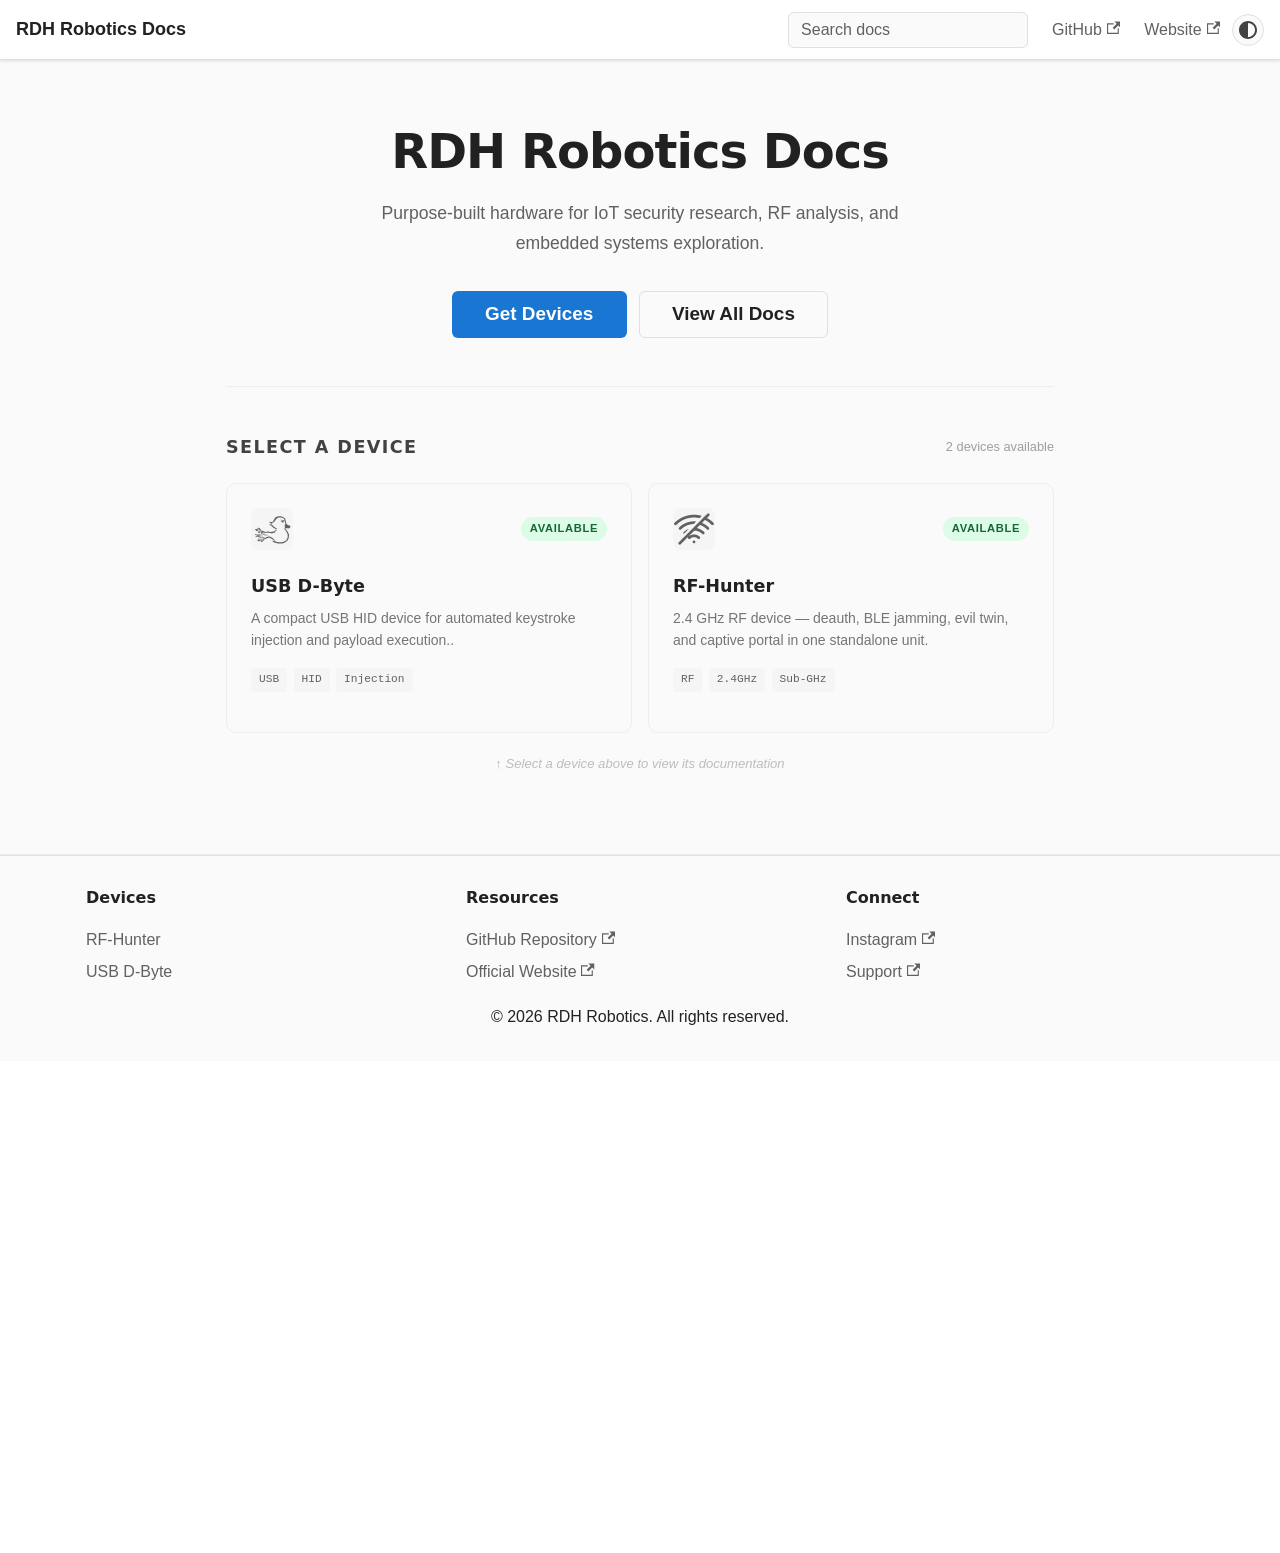
==== commit 861bc078: "URL Update" ====
--- a/index.html
+++ b/index.html
@@ -1,4 +1,4 @@
-<!doctype html><html lang=en dir=ltr class="plugin-pages plugin-id-default" data-has-hydrated=false><head><meta charset=UTF-8><meta name=generator content="Docusaurus v3.10.1"><title data-rh=true>RDH Robotics — Wireless Security Research Devices | RDH Robotics Docs</title><meta data-rh=true name=viewport content="width=device-width, initial-scale=1.0"/><meta data-rh=true name=twitter:card content=summary_large_image /><meta data-rh=true property=og:image content=https://rajbhardivesh.github.io/Docs/img/logo.svg /><meta data-rh=true name=twitter:image content=https://rajbhardivesh.github.io/Docs/img/logo.svg /><meta data-rh=true property=og:url content=https://rajbhardivesh.github.io/Docs/ /><meta data-rh=true property=og:locale content=en /><meta data-rh=true name=docusaurus_locale content=en /><meta data-rh=true name=docusaurus_tag content=default /><meta data-rh=true name=docsearch:language content=en /><meta data-rh=true name=docsearch:docusaurus_tag content=default /><meta data-rh=true property=og:title content="RDH Robotics — Wireless Security Research Devices | RDH Robotics Docs"/><meta data-rh=true name=description content="Purpose-built hardware for IoT security research, RF analysis, and embedded systems."/><meta data-rh=true property=og:description content="Purpose-built hardware for IoT security research, RF analysis, and embedded systems."/><link data-rh=true rel=icon href=/Docs/img/favicon.ico /><link data-rh=true rel=canonical href=https://rajbhardivesh.github.io/Docs/ /><link data-rh=true rel=alternate href=https://rajbhardivesh.github.io/Docs/ hreflang=en /><link data-rh=true rel=alternate href=https://rajbhardivesh.github.io/Docs/ hreflang=x-default /><script data-rh=true>document.addEventListener("DOMContentLoaded",function(){void 0===window.docusaurus&&insertBanner()});function insertBanner(){var n=document.createElement("div");n.id="__docusaurus-base-url-issue-banner-container",n.innerHTML='\n<div id="__docusaurus-base-url-issue-banner" style="border: thick solid red; background-color: rgb(255, 230, 179); margin: 20px; padding: 20px; font-size: 20px;">\n   <p style="font-weight: bold; font-size: 30px;">Your Docusaurus site did not load properly.</p>\n   <p>A very common reason is a wrong site <a href="https://docusaurus.io/docs/docusaurus.config.js/#baseUrl" style="font-weight: bold;">baseUrl configuration</a>.</p>\n   <p>Current configured baseUrl = <span style="font-weight: bold; color: red;">/Docs/</span> </p>\n   <p>We suggest trying baseUrl = <span id="__docusaurus-base-url-issue-banner-suggestion-container" style="font-weight: bold; color: green;"></span></p>\n</div>\n',document.body.prepend(n);var e=document.getElementById("__docusaurus-base-url-issue-banner-suggestion-container"),s=window.location.pathname;e.innerHTML="/"===s.substr(-1)?s:s+"/"}</script><link rel=stylesheet href=/Docs/assets/css/styles.80379d56.css /><script src=/Docs/assets/js/runtime~main.4fd38a5b.js defer></script><script src=/Docs/assets/js/main.101dcbe4.js defer></script></head><body><svg style="display: none;"><defs>
+<!doctype html><html lang=en dir=ltr class="plugin-pages plugin-id-default" data-has-hydrated=false><head><meta charset=UTF-8><meta name=generator content="Docusaurus v3.10.1"><title data-rh=true>RDH Robotics — Wireless Security Research Devices | RDH Robotics Docs</title><meta data-rh=true name=viewport content="width=device-width, initial-scale=1.0"/><meta data-rh=true name=twitter:card content=summary_large_image /><meta data-rh=true property=og:image content=https://rajbhardivesh.github.io/img/logo.svg /><meta data-rh=true name=twitter:image content=https://rajbhardivesh.github.io/img/logo.svg /><meta data-rh=true property=og:url content=https://rajbhardivesh.github.io/ /><meta data-rh=true property=og:locale content=en /><meta data-rh=true name=docusaurus_locale content=en /><meta data-rh=true name=docusaurus_tag content=default /><meta data-rh=true name=docsearch:language content=en /><meta data-rh=true name=docsearch:docusaurus_tag content=default /><meta data-rh=true property=og:title content="RDH Robotics — Wireless Security Research Devices | RDH Robotics Docs"/><meta data-rh=true name=description content="Purpose-built hardware for IoT security research, RF analysis, and embedded systems."/><meta data-rh=true property=og:description content="Purpose-built hardware for IoT security research, RF analysis, and embedded systems."/><link data-rh=true rel=icon href=/img/favicon.ico /><link data-rh=true rel=canonical href=https://rajbhardivesh.github.io/ /><link data-rh=true rel=alternate href=https://rajbhardivesh.github.io/ hreflang=en /><link data-rh=true rel=alternate href=https://rajbhardivesh.github.io/ hreflang=x-default /><script data-rh=true>document.addEventListener("DOMContentLoaded",function(){void 0===window.docusaurus&&insertBanner()});function insertBanner(){var n=document.createElement("div");n.id="__docusaurus-base-url-issue-banner-container",n.innerHTML='\n<div id="__docusaurus-base-url-issue-banner" style="border: thick solid red; background-color: rgb(255, 230, 179); margin: 20px; padding: 20px; font-size: 20px;">\n   <p style="font-weight: bold; font-size: 30px;">Your Docusaurus site did not load properly.</p>\n   <p>A very common reason is a wrong site <a href="https://docusaurus.io/docs/docusaurus.config.js/#baseUrl" style="font-weight: bold;">baseUrl configuration</a>.</p>\n   <p>Current configured baseUrl = <span style="font-weight: bold; color: red;">/</span>  (default value)</p>\n   <p>We suggest trying baseUrl = <span id="__docusaurus-base-url-issue-banner-suggestion-container" style="font-weight: bold; color: green;"></span></p>\n</div>\n',document.body.prepend(n);var e=document.getElementById("__docusaurus-base-url-issue-banner-suggestion-container"),s=window.location.pathname;e.innerHTML="/"===s.substr(-1)?s:s+"/"}</script><link rel=stylesheet href=/assets/css/styles.80379d56.css /><script src=/assets/js/runtime~main.8e85492e.js defer></script><script src=/assets/js/main.22af993e.js defer></script></head><body><svg style="display: none;"><defs>
 <symbol id=theme-svg-external-link viewBox="0 0 24 24"><path fill=currentColor d="M21 13v10h-21v-19h12v2h-10v15h17v-8h2zm3-12h-10.988l4.035 4-6.977 7.07 2.828 2.828 6.977-7.07 4.125 4.172v-11z"/></symbol>
 </defs></svg>
-<script>!function(){var t=function(){try{return new URLSearchParams(window.location.search).get("docusaurus-theme")}catch(t){}}()||function(){try{return window.localStorage.getItem("theme-79e")}catch(t){}}();document.documentElement.setAttribute("data-theme",t||(window.matchMedia("(prefers-color-scheme: dark)").matches?"dark":"light")),document.documentElement.setAttribute("data-theme-choice",t||"system")}(),function(){try{for(var[t,e]of new URLSearchParams(window.location.search).entries())if(t.startsWith("docusaurus-data-")){var a=t.replace("docusaurus-data-","data-");document.documentElement.setAttribute(a,e)}}catch(t){}}()</script><div id=__docusaurus><div role=region aria-label="Skip to main content"><a class=skipToContent_fXgn href=#__docusaurus_skipToContent_fallback>Skip to main content</a></div><nav aria-label=Main class="theme-layout-navbar navbar navbar--fixed-top"><div class=navbar__inner><div class="theme-layout-navbar-left navbar__items"><button aria-label="Toggle navigation bar" aria-expanded=false class="navbar__toggle clean-btn" type=button><svg width=30 height=30 viewBox="0 0 30 30" aria-hidden=true><path stroke=currentColor stroke-linecap=round stroke-miterlimit=10 stroke-width=2 d="M4 7h22M4 15h22M4 23h22"/></svg></button><a class=navbar__brand href=/Docs/><b class="navbar__title text--truncate">RDH Robotics Docs</b></a></div><div class="theme-layout-navbar-right navbar__items navbar__items--right"><div class=navbarSearchContainer_Bca1><form class=navbar-search role=search><button class=navbar-search__toggle type=button aria-label="Open search"><svg aria-hidden=true viewBox="0 0 24 24" width=20 height=20><path fill=currentColor d="M9.5 4a5.5 5.5 0 0 1 4.38 8.83l4.15 4.14a.75.75 0 0 1-1.06 1.06l-4.14-4.15A5.5 5.5 0 1 1 9.5 4Zm0 1.5a4 4 0 1 0 0 8 4 4 0 0 0 0-8Z"/></svg></button><input class=navbar-search__input type=search placeholder="Search docs" aria-label="Search documentation" value="" /></form></div><a href=https://github.com/rdhrobotics target=_blank rel="noopener noreferrer" class="navbar__item navbar__link">GitHub<svg width=13.5 height=13.5 aria-label="(opens in new tab)" class=iconExternalLink_nPIU><use href=#theme-svg-external-link /></svg></a><a href=https://rdhrobotics.in target=_blank rel="noopener noreferrer" class="navbar__item navbar__link">Website<svg width=13.5 height=13.5 aria-label="(opens in new tab)" class=iconExternalLink_nPIU><use href=#theme-svg-external-link /></svg></a><div class="toggle_vylO colorModeToggle_DEke"><button class="clean-btn toggleButton_gllP toggleButtonDisabled_aARS" type=button disabled title="system mode" aria-label="Switch between dark and light mode (currently system mode)"><svg viewBox="0 0 24 24" width=24 height=24 aria-hidden=true class="toggleIcon_g3eP lightToggleIcon_pyhR"><path fill=currentColor d="M12,9c1.65,0,3,1.35,3,3s-1.35,3-3,3s-3-1.35-3-3S10.35,9,12,9 M12,7c-2.76,0-5,2.24-5,5s2.24,5,5,5s5-2.24,5-5 S14.76,7,12,7L12,7z M2,13l2,0c0.55,0,1-0.45,1-1s-0.45-1-1-1l-2,0c-0.55,0-1,0.45-1,1S1.45,13,2,13z M20,13l2,0c0.55,0,1-0.45,1-1 s-0.45-1-1-1l-2,0c-0.55,0-1,0.45-1,1S19.45,13,20,13z M11,2v2c0,0.55,0.45,1,1,1s1-0.45,1-1V2c0-0.55-0.45-1-1-1S11,1.45,11,2z M11,20v2c0,0.55,0.45,1,1,1s1-0.45,1-1v-2c0-0.55-0.45-1-1-1C11.45,19,11,19.45,11,20z M5.99,4.58c-0.39-0.39-1.03-0.39-1.41,0 c-0.39,0.39-0.39,1.03,0,1.41l1.06,1.06c0.39,0.39,1.03,0.39,1.41,0s0.39-1.03,0-1.41L5.99,4.58z M18.36,16.95 c-0.39-0.39-1.03-0.39-1.41,0c-0.39,0.39-0.39,1.03,0,1.41l1.06,1.06c0.39,0.39,1.03,0.39,1.41,0c0.39-0.39,0.39-1.03,0-1.41 L18.36,16.95z M19.42,5.99c0.39-0.39,0.39-1.03,0-1.41c-0.39-0.39-1.03-0.39-1.41,0l-1.06,1.06c-0.39,0.39-0.39,1.03,0,1.41 s1.03,0.39,1.41,0L19.42,5.99z M7.05,18.36c0.39-0.39,0.39-1.03,0-1.41c-0.39-0.39-1.03-0.39-1.41,0l-1.06,1.06 c-0.39,0.39-0.39,1.03,0,1.41s1.03,0.39,1.41,0L7.05,18.36z"/></svg><svg viewBox="0 0 24 24" width=24 height=24 aria-hidden=true class="toggleIcon_g3eP darkToggleIcon_wfgR"><path fill=currentColor d="M9.37,5.51C9.19,6.15,9.1,6.82,9.1,7.5c0,4.08,3.32,7.4,7.4,7.4c0.68,0,1.35-0.09,1.99-0.27C17.45,17.19,14.93,19,12,19 c-3.86,0-7-3.14-7-7C5,9.07,6.81,6.55,9.37,5.51z M12,3c-4.97,0-9,4.03-9,9s4.03,9,9,9s9-4.03,9-9c0-0.46-0.04-0.92-0.1-1.36 c-0.98,1.37-2.58,2.26-4.4,2.26c-2.98,0-5.4-2.42-5.4-5.4c0-1.81,0.89-3.42,2.26-4.4C12.92,3.04,12.46,3,12,3L12,3z"/></svg><svg viewBox="0 0 24 24" width=24 height=24 aria-hidden=true class="toggleIcon_g3eP systemToggleIcon_QzmC"><path fill=currentColor d="m12 21c4.971 0 9-4.029 9-9s-4.029-9-9-9-9 4.029-9 9 4.029 9 9 9zm4.95-13.95c1.313 1.313 2.05 3.093 2.05 4.95s-0.738 3.637-2.05 4.95c-1.313 1.313-3.093 2.05-4.95 2.05v-14c1.857 0 3.637 0.737 4.95 2.05z"/></svg></button></div></div></div><div role=presentation class=navbar-sidebar__backdrop></div></nav><div id=__docusaurus_skipToContent_fallback class="theme-layout-main main-wrapper mainWrapper_z2l0"><header class="hero_aEcG heroLight_Zy8_"><div class="container heroContainer_i2aB"><div class=brandSection_exKd><h1 class=heroTitle_qg2I>RDH Robotics Docs</h1><p class=heroSubtitle_jFu1>Purpose-built hardware for IoT security research, RF analysis, and embedded systems exploration.<div class=heroCtas_rCrO><a href=https://www.rdhrobotics.in target=_blank rel="noopener noreferrer" class="button button--primary button--lg">Get Devices</a><a class="button button--secondary button--lg" href=/Docs/docs/intro>View All Docs</a></div></div><hr class=divider_ODZq /><section class=deviceSection_gvRC><div class=deviceSectionHeader_e5YT><h2 class=deviceSectionTitle_jl0S>Select a Device</h2><span class=deviceCount_M5NT>2<!-- --> devices available</span></div><div class=deviceGrid_cJya><div class=deviceCard_G2VZ role=button tabindex=0 aria-pressed=false><div class=deviceCardHeader_lcBn><span class=deviceIconWrap_8QQf><svg version=1.0 xmlns=http://www.w3.org/2000/svg width=350.000000pt height=289.000000pt viewBox="0 0 350.000000 289.000000" preserveAspectRatio="xMidYMid meet"> <g transform="translate(0.000000,289.000000) scale(0.100000,-0.100000)" fill=currentColor stroke=currentColor> <path d="M2270 2553 c-188 -31 -275 -105 -389 -331 -80 -157 -116 -179 -231 -146 -104 29 -100 29 -100 1 0 -48 22 -74 96 -118 119 -70 115 -104 -11 -94 -96 8 -145 -6 -110 -31 10 -8 31 -14 47 -14 42 0 95 -35 183 -119 82 -79 139 -120 256 -185 89 -48 91 -58 30 -117 -122 -117 -342 -174 -501 -130 -46 13 -104 21 -152 21 -77 0 -78 0 -78 -25 0 -14 -3 -25 -6 -25 -18 0 -227 57 -329 91 -119 38 -121 39 -134 76 -26 75 -43 101 -76 119 -18 10 -36 25 -38 35 -5 17 -84 49 -123 49 -25 0 -54 -34 -54 -62 0 -25 -25 -35 -105 -43 -124 -13 -127 -20 -48 -116 60 -73 82 -83 107 -47 14 20 18 21 56 8 47 -15 46 -14 20 -47 -46 -59 -2 -143 75 -143 19 0 36 -4 39 -9 3 -4 37 -11 76 -13 50 -4 77 -11 91 -24 12 -10 33 -24 47 -31 24 -10 18 -11 -48 -12 -41 -1 -95 -6 -120 -12 -145 -34 -220 -38 -302 -17 -82 20 -108 19 -108 -6 0 -53 208 -112 364 -102 174 11 273 1 263 -27 -5 -16 -93 -21 -139 -7 -79 23 -316 15 -383 -13 -99 -43 -71 -90 30 -51 48 18 108 16 213 -6 60 -13 67 -25 19 -35 -17 -4 -40 -9 -49 -11 -20 -6 -23 -39 -8 -80 10 -26 7 -32 -55 -94 -83 -84 -83 -92 5 -119 105 -33 125 -33 123 4 -3 34 10 45 55 45 28 0 32 -3 32 -28 0 -81 87 -121 147 -68 16 14 45 39 66 57 21 18 49 53 62 79 26 51 39 60 90 60 24 0 58 17 122 59 133 89 190 99 301 55 127 -51 269 -160 308 -236 l15 -30 -62 4 c-76 4 -86 -11 -30 -46 230 -146 658 -194 932 -105 259 84 414 304 414 589 0 134 -2 144 -63 265 -50 100 -106 180 -185 262 -97 101 -92 106 102 97 158 -7 197 1 221 47 7 11 20 29 31 40 12 12 19 33 19 59 0 46 0 46 -150 105 -180 71 -188 83 -241 375 -23 125 -47 176 -107 230 -131 118 -337 174 -522 143z m236 -108 c10 -8 38 -15 61 -15 23 0 45 -4 48 -10 3 -5 14 -10 24 -10 10 0 26 -9 36 -20 10 -11 23 -20 29 -20 17 0 59 -49 78 -91 9 -21 14 -39 11 -39 -3 0 4 -9 16 -19 24 -21 21 -41 -6 -41 -8 0 -52 19 -98 41 -105 52 -195 62 -260 29 -37 -18 -37 -20 -10 -15 77 14 117 17 113 9 -37 -76 -40 -89 -29 -124 38 -128 214 -127 246 2 5 20 11 24 32 20 18 -3 31 1 41 14 14 18 14 18 6 -1 -11 -28 -6 -145 8 -172 6 -13 20 -23 31 -23 18 0 18 -3 -7 -32 -67 -84 -79 -131 -60 -246 19 -116 18 -131 -3 -128 -22 4 -33 -11 -33 -46 0 -42 10 -61 26 -47 15 12 38 3 29 -12 -4 -5 -1 -9 4 -9 6 0 11 -7 11 -15 0 -8 5 -15 10 -15 6 0 10 -9 10 -20 0 -11 4 -20 10 -20 5 0 7 -7 4 -15 -5 -11 -2 -13 11 -9 14 6 16 3 10 -15 -4 -14 -3 -21 5 -19 7 2 16 -5 21 -14 5 -10 14 -26 19 -35 6 -10 13 -26 16 -35 4 -10 9 -18 13 -18 19 0 62 -114 76 -204 19 -112 15 -152 -22 -251 -41 -110 -53 -135 -74 -148 -10 -6 -19 -17 -19 -23 0 -14 -35 -54 -47 -54 -6 0 -18 -9 -28 -20 -10 -11 -29 -20 -41 -20 -15 0 -22 -5 -18 -13 2 -7 -3 -13 -13 -14 -10 -1 -45 -14 -78 -29 -42 -19 -74 -26 -108 -25 -27 1 -47 -2 -44 -6 3 -5 -36 -5 -86 -1 -50 4 -108 3 -129 -1 -22 -5 -38 -5 -38 0 0 5 -32 9 -72 9 -109 0 -220 38 -196 68 12 15 11 16 -5 3 -21 -17 -36 -3 -37 34 0 26 -20 58 -20 33 0 -9 4 -28 10 -42 5 -14 6 -26 2 -27 -4 0 -17 -2 -29 -5 -18 -3 -24 2 -29 24 -9 34 -53 102 -67 102 -6 0 -7 3 -3 7 4 4 23 -10 41 -32 25 -29 34 -35 35 -22 0 9 5 17 10 17 12 0 13 -17 1 -24 -10 -7 -2 -56 10 -56 5 0 6 7 3 15 -9 24 5 65 22 65 8 0 12 5 9 10 -4 6 -10 8 -14 6 -9 -6 -39 20 -61 54 -18 26 -69 55 -92 52 -9 -2 -19 2 -23 8 -4 7 0 10 10 8 10 -2 20 3 22 10 3 8 -1 10 -12 5 -15 -5 -16 -3 -7 14 14 26 -2 43 -41 43 -22 0 -28 4 -23 15 3 9 0 15 -10 15 -8 0 -12 -4 -9 -10 3 -5 1 -10 -4 -10 -6 0 -11 3 -11 8 0 4 -18 15 -40 25 -22 9 -40 21 -40 27 0 5 -7 10 -15 10 -9 0 -18 7 -21 15 -5 13 -8 13 -21 0 -20 -20 -57 -20 -49 0 3 8 1 15 -4 15 -6 0 -10 -5 -10 -10 0 -6 -8 -5 -19 2 -15 9 -23 9 -36 -2 -9 -8 -35 -15 -58 -18 -23 -2 -43 -8 -45 -13 -2 -5 -14 -9 -27 -9 -12 0 -29 -7 -36 -16 -8 -9 -30 -27 -49 -39 -19 -13 -44 -31 -55 -41 -27 -25 -85 -57 -91 -51 -3 3 3 8 14 11 11 4 24 22 30 45 15 50 15 53 -5 50 -39 -3 -63 2 -61 13 2 7 -7 14 -20 16 -15 2 -22 -2 -22 -13 0 -15 -2 -15 -17 1 -17 17 -18 17 -21 -4 -2 -12 -8 -22 -14 -22 -5 0 -8 7 -4 15 3 8 1 15 -4 15 -6 0 -10 -5 -10 -11 0 -5 -4 -7 -10 -4 -6 3 -7 -1 -4 -9 7 -19 9 -19 -58 -5 -154 30 -310 112 -182 95 205 -27 285 -17 269 33 -10 31 -59 41 -219 43 -122 1 -136 3 -71 7 79 6 84 20 7 22 -20 1 -28 4 -18 6 13 4 15 7 7 13 -27 16 135 43 221 37 75 -6 197 -37 224 -58 18 -14 127 -39 172 -39 115 0 130 69 18 81 -62 7 -92 22 -36 19 52 -4 70 -1 70 10 0 7 -28 10 -75 8 -44 -2 -74 -7 -73 -13 2 -5 11 -9 21 -8 10 2 15 -1 12 -7 -23 -37 -330 44 -330 85 0 13 -8 21 -22 23 -13 2 -23 8 -23 13 0 13 46 11 118 -6 80 -19 188 -23 204 -7 9 9 7 19 -10 42 l-23 30 38 -14 c21 -7 63 -19 93 -26 30 -7 60 -16 65 -20 11 -8 126 4 145 15 7 4 10 18 7 31 -3 20 -2 22 10 13 7 -7 12 -17 10 -22 -2 -6 6 -20 17 -31 13 -13 21 -16 24 -8 5 17 104 15 128 -2 18 -14 18 -15 -6 -25 -22 -8 -18 -10 25 -10 51 0 142 15 115 19 -8 1 -22 3 -30 4 -8 2 -25 3 -38 4 -14 1 -20 6 -16 13 3 6 16 8 28 5 28 -7 97 14 89 28 -3 6 0 5 8 -1 7 -7 21 -13 31 -13 11 0 18 -6 16 -14 -2 -8 -1 -16 2 -18 11 -6 91 70 81 76 -5 4 -12 2 -16 -4 -3 -5 -16 -10 -27 -10 -20 0 -19 3 10 31 37 36 39 44 15 59 -17 11 -17 11 0 6 9 -3 17 -1 17 4 0 6 8 10 17 10 15 0 14 -2 -3 -14 -17 -13 -15 -14 28 -13 53 2 63 14 46 52 -9 19 -14 22 -25 14 -9 -9 -13 -8 -13 0 0 6 4 11 9 11 5 0 20 19 34 43 23 38 24 44 11 64 -19 29 -18 54 1 29 8 -10 16 -24 18 -30 2 -7 9 -6 18 4 19 20 21 50 3 43 -9 -3 -14 2 -14 14 0 26 -33 55 -54 47 -9 -3 -16 -1 -16 5 0 20 -69 79 -102 86 -46 11 -106 64 -114 100 -5 29 -8 30 -45 27 -26 -3 -39 0 -39 8 0 7 -8 10 -19 7 -10 -2 -25 -1 -32 4 -10 6 -8 9 9 9 15 0 26 7 29 20 3 11 10 20 15 20 5 0 -2 20 -15 45 -14 25 -21 45 -16 45 5 0 9 -4 9 -10 0 -5 4 -10 10 -10 11 0 1 32 -12 41 -5 3 -2 12 7 19 13 11 14 10 9 -4 -5 -12 -2 -15 10 -10 9 3 16 12 16 20 0 19 9 18 33 -3 15 -13 21 -15 24 -5 3 6 11 12 18 12 8 0 17 15 21 35 3 19 10 38 15 40 4 3 6 12 2 21 -5 13 -8 13 -25 -3 -17 -16 -18 -16 -12 0 3 9 10 17 15 17 5 0 9 8 9 18 1 12 6 8 16 -12 10 -17 19 -24 23 -18 3 6 15 10 26 8 27 -4 55 15 55 36 0 10 5 18 11 18 5 0 8 4 4 9 -3 5 -1 12 4 16 5 3 9 18 7 33 -5 49 13 70 35 41 16 -21 19 -22 19 -6 0 11 10 33 22 50 12 17 17 27 10 23 -21 -13 -13 5 11 25 24 20 42 25 31 8 -3 -6 12 1 35 15 22 14 50 26 62 26 15 0 19 5 15 15 -7 19 -18 16 104 25 58 3 108 7 111 8 3 1 14 -5 25 -13z m-266 -14 c0 -5 -7 -11 -15 -15 -9 -3 -15 0 -15 9 0 8 7 15 15 15 8 0 15 -4 15 -9z m-190 -16 c0 -3 -2 -5 -5 -5 -3 0 -5 2 -5 5 0 3 2 5 5 5 3 0 5 -2 5 -5z m40 1 c0 -3 -4 -8 -10 -11 -5 -3 -10 -1 -10 4 0 6 5 11 10 11 6 0 10 -2 10 -4z m-40 -41 c0 -3 -2 -5 -5 -5 -3 0 -5 2 -5 5 0 3 2 5 5 5 3 0 5 -2 5 -5z m-40 -10 c0 -3 -2 -5 -5 -5 -3 0 -5 2 -5 5 0 3 2 5 5 5 3 0 5 -2 5 -5z m70 -9 c0 -3 -5 -8 -12 -12 -7 -4 -8 -3 -4 4 7 12 16 16 16 8z m-80 -11 c0 -3 -2 -5 -5 -5 -3 0 -5 2 -5 5 0 3 2 5 5 5 3 0 5 -2 5 -5z m-36 -81 c3 -8 2 -12 -4 -9 -6 3 -10 10 -10 16 0 14 7 11 14 -7z m33 -21 c-4 -3 -7 0 -7 7 0 7 3 10 7 7 3 -4 3 -10 0 -14z m-33 -29 c3 -8 2 -12 -4 -9 -6 3 -10 10 -10 16 0 14 7 11 14 -7z m654 0 c38 -11 26 -49 -15 -48 -41 2 -45 -25 -8 -61 43 -44 115 -12 115 50 0 15 4 24 10 20 38 -24 -24 -115 -79 -115 -67 0 -114 93 -72 144 15 18 17 18 49 10z m-698 -19 c0 -8 -4 -15 -10 -15 -5 0 -7 7 -4 15 4 8 8 15 10 15 2 0 4 -7 4 -15z m40 -20 c0 -3 -2 -5 -5 -5 -3 0 -5 2 -5 5 0 3 2 5 5 5 3 0 5 -2 5 -5z m-50 -10 c0 -3 -2 -5 -5 -5 -3 0 -5 2 -5 5 0 3 2 5 5 5 3 0 5 -2 5 -5z m-73 -117 c-3 -7 -5 -2 -5 12 0 14 2 19 5 13 2 -7 2 -19 0 -25z m-7 -30 c0 -4 -5 -8 -11 -8 -5 0 -7 5 -4 10 6 10 -8 14 -34 10 -13 -1 -13 1 -2 14 14 17 51 -2 51 -26z m-90 17 c0 -3 -2 -5 -5 -5 -3 0 -5 2 -5 5 0 3 2 5 5 5 3 0 5 -2 5 -5z m-23 -22 c-4 -3 -10 -3 -14 0 -3 4 0 7 7 7 7 0 10 -3 7 -7z m-17 -27 c0 -2 -7 -6 -15 -10 -8 -3 -15 -1 -15 4 0 6 7 10 15 10 8 0 15 -2 15 -4z m20 -11 c0 -3 -2 -5 -5 -5 -3 0 -5 2 -5 5 0 3 2 5 5 5 3 0 5 -2 5 -5z m-10 -180 c0 -3 -2 -5 -5 -5 -3 0 -5 2 -5 5 0 3 2 5 5 5 3 0 5 -2 5 -5z m100 -30 c0 -3 -2 -5 -5 -5 -3 0 -5 2 -5 5 0 3 2 5 5 5 3 0 5 -2 5 -5z m-10 -20 c0 -3 -2 -5 -5 -5 -3 0 -5 2 -5 5 0 3 2 5 5 5 3 0 5 -2 5 -5z m40 0 c0 -3 -2 -5 -5 -5 -3 0 -5 2 -5 5 0 3 2 5 5 5 3 0 5 -2 5 -5z m-50 -30 c0 -3 -2 -5 -5 -5 -3 0 -5 2 -5 5 0 3 2 5 5 5 3 0 5 -2 5 -5z m-1190 -160 c0 -3 -2 -5 -5 -5 -3 0 -5 2 -5 5 0 3 2 5 5 5 3 0 5 -2 5 -5z m28 -43 c2 -7 -1 -12 -7 -12 -6 0 -11 5 -11 10 0 6 -4 10 -10 10 -5 0 -7 -7 -4 -15 4 -10 16 -13 37 -11 70 8 157 -65 157 -131 0 -7 5 -13 12 -13 6 0 8 -3 5 -7 -4 -4 10 -15 30 -24 27 -13 32 -19 18 -19 -20 -1 -20 -1 -1 -15 20 -15 20 -15 0 -16 -18 0 -19 -1 0 -8 16 -6 11 -11 -30 -31 -56 -27 -98 -34 -122 -20 -12 7 -13 9 -3 10 10 0 11 3 2 14 -7 8 -21 12 -31 9 -22 -6 -28 12 -7 20 6 2 8 8 4 13 -5 5 -13 1 -18 -9 -15 -26 -32 -21 -18 6 l11 22 -23 -23 c-21 -20 -22 -24 -10 -45 13 -20 13 -21 -2 -8 -21 17 -22 40 -1 69 24 35 94 20 94 -21 0 -26 29 -28 80 -4 51 23 63 37 33 37 -23 0 -183 52 -245 80 -50 22 -64 36 -25 25 21 -6 21 -6 3 9 -11 9 -25 16 -32 16 -21 0 -23 56 -2 57 15 2 16 -2 8 -18 -8 -14 -8 -20 2 -23 104 -32 215 -69 228 -76 27 -14 29 -2 9 40 -26 53 -89 84 -89 44 0 -9 -6 -13 -12 -10 -7 2 -31 10 -53 17 -52 16 -50 14 -35 48 12 30 48 32 58 3z m1447 8 c3 -5 4 -10 1 -10 -3 0 -8 5 -11 10 -3 6 -4 10 -1 10 3 0 8 -4 11 -10z m45 5 c0 -3 -2 -5 -5 -5 -3 0 -5 2 -5 5 0 3 2 5 5 5 3 0 5 -2 5 -5z m700 1 c0 -3 -5 -8 -12 -12 -7 -4 -8 -3 -4 4 7 12 16 16 16 8z m-680 -26 c0 -5 -2 -10 -4 -10 -3 0 -8 5 -11 10 -3 6 -1 10 4 10 6 0 11 -4 11 -10z m-1410 -5 c0 -3 -2 -5 -5 -5 -3 0 -5 2 -5 5 0 3 2 5 5 5 3 0 5 -2 5 -5z m2110 -10 c0 -3 -2 -5 -5 -5 -3 0 -5 2 -5 5 0 3 2 5 5 5 3 0 5 -2 5 -5z m-2360 -10 c0 -3 -2 -5 -5 -5 -3 0 -5 2 -5 5 0 3 2 5 5 5 3 0 5 -2 5 -5z m2405 -25 c3 -5 4 -10 1 -10 -3 0 -8 5 -11 10 -3 6 -4 10 -1 10 3 0 8 -4 11 -10z m-2165 -25 c7 -9 11 -18 8 -20 -9 -10 -38 7 -38 21 0 18 14 18 30 -1z m2170 -20 c0 -3 -2 -5 -5 -5 -3 0 -5 2 -5 5 0 3 2 5 5 5 3 0 5 -2 5 -5z m-2063 -42 c-4 -3 -10 -3 -14 0 -3 4 0 7 7 7 7 0 10 -3 7 -7z m18 -23 c3 -5 2 -10 -4 -10 -5 0 -13 5 -16 10 -3 6 -2 10 4 10 5 0 13 -4 16 -10z m1208 -24 c-3 -4 -9 -2 -14 5 -13 22 -11 31 5 17 8 -7 12 -17 9 -22z m24 17 c-4 -3 -7 0 -7 7 0 7 3 10 7 7 3 -4 3 -10 0 -14z m-1333 -39 c18 -7 12 -24 -10 -24 -8 0 -14 7 -14 15 0 17 2 18 24 9z m161 -14 c3 -5 1 -10 -4 -10 -6 0 -11 5 -11 10 0 6 2 10 4 10 3 0 8 -4 11 -10z m-268 -57 c-4 -3 -7 0 -7 7 0 7 3 10 7 7 3 -4 3 -10 0 -14z m376 -4 c125 -28 140 -33 145 -47 6 -19 -79 -15 -160 8 -40 11 -90 20 -112 20 -38 0 -39 0 -21 20 23 25 35 25 148 -1z m440 7 c32 -24 21 -39 -23 -32 -42 7 -80 25 -80 38 0 13 84 8 103 -6z m-333 -1 c0 -3 -2 -5 -5 -5 -3 0 -5 2 -5 5 0 3 2 5 5 5 3 0 5 -2 5 -5z m227 -42 c-4 -3 -10 -3 -14 0 -3 4 0 7 7 7 7 0 10 -3 7 -7z m-499 -13 c-20 -12 -107 -22 -120 -14 -20 12 18 24 77 24 44 -1 55 -3 43 -10z m542 0 c-19 -13 -30 -13 -30 0 0 6 10 10 23 10 18 0 19 -2 7 -10z m-493 -57 c-4 -3 -10 -3 -14 0 -3 4 0 7 7 7 7 0 10 -3 7 -7z m461 -109 c29 -9 -2 -24 -51 -24 -65 0 -136 18 -117 30 13 8 139 3 168 -6z m-701 -11 c-4 -3 -10 -3 -14 0 -3 4 0 7 7 7 7 0 10 -3 7 -7z m-20 -99 c-3 -3 -12 -4 -19 -1 -8 3 -5 6 6 6 11 1 17 -2 13 -5z m1043 -89 c0 -3 -2 -5 -5 -5 -3 0 -5 2 -5 5 0 3 2 5 5 5 3 0 5 -2 5 -5z m-910 -29 c0 -22 16 -27 44 -15 27 12 156 -39 156 -62 0 -5 14 -9 31 -9 29 0 31 -2 25 -27 -5 -17 -3 -29 6 -35 9 -6 6 -7 -8 -3 -18 5 -197 -37 -258 -61 -14 -5 -17 -4 -12 4 9 15 5 15 -30 2 -22 -9 -25 -8 -16 2 8 10 3 13 -23 14 -20 0 -31 -4 -28 -9 3 -6 1 -7 -5 -3 -7 4 -12 14 -12 22 0 8 -5 12 -11 9 -6 -4 -8 -14 -5 -22 3 -8 1 -11 -5 -8 -5 4 -18 1 -27 -7 -9 -7 -1 5 18 27 28 32 36 36 38 23 4 -23 17 -23 126 6 50 13 103 27 119 30 50 12 17 48 -55 60 -35 6 -38 5 -38 -16 0 -20 -8 -26 -47 -37 -27 -8 -53 -16 -59 -18 -9 -3 -40 106 -31 112 4 4 91 33 100 34 4 1 7 -5 7 -13z m357 -13 c6 -19 -57 -53 -97 -53 -32 0 -80 33 -68 46 20 19 160 25 165 7z m603 2 c0 -3 -2 -5 -5 -5 -3 0 -5 2 -5 5 0 3 2 5 5 5 3 0 5 -2 5 -5z m-864 -79 c18 -14 18 -15 -9 -21 -32 -8 -42 -2 -34 20 8 19 18 19 43 1z m224 -1 c0 -3 -2 -5 -5 -5 -3 0 -5 2 -5 5 0 3 2 5 5 5 3 0 5 -2 5 -5z m700 0 c0 -3 -2 -5 -5 -5 -3 0 -5 2 -5 5 0 3 2 5 5 5 3 0 5 -2 5 -5z m-730 -9 c0 -3 -4 -8 -10 -11 -5 -3 -10 -1 -10 4 0 6 5 11 10 11 6 0 10 -2 10 -4z m780 -31 c0 -3 -2 -5 -5 -5 -3 0 -5 2 -5 5 0 3 2 5 5 5 3 0 5 -2 5 -5z m65 -16 c11 -17 -1 -21 -15 -4 -8 9 -8 15 -2 15 6 0 14 -5 17 -11z m-885 -27 c0 -5 -11 -22 -25 -38 -31 -36 -33 -19 -2 18 24 30 27 32 27 20z m-60 -20 c0 -14 -11 -21 -26 -15 -21 8 -17 23 6 23 11 0 20 -4 20 -8z m-280 -17 c0 -3 -2 -5 -5 -5 -3 0 -5 2 -5 5 0 3 2 5 5 5 3 0 5 -2 5 -5z m235 -15 c3 -5 16 -10 28 -10 16 0 18 -3 8 -9 -7 -5 -22 -6 -32 -4 -11 3 -19 0 -19 -7 0 -8 -9 -11 -26 -7 -18 3 -24 1 -20 -8 3 -8 -1 -16 -9 -18 -18 -8 -13 52 6 64 19 12 56 11 64 -1z m1325 -155 c0 -3 -2 -5 -5 -5 -3 0 -5 2 -5 5 0 3 2 5 5 5 3 0 5 -2 5 -5z"/> <path d="M2125 2350 c-3 -6 1 -13 10 -16 19 -8 30 0 20 15 -8 14 -22 14 -30 1z"/> <path d="M2480 2315 c0 -3 2 -5 5 -5 3 0 5 2 5 5 0 3 -2 5 -5 5 -3 0 -5 -2 -5 -5z"/> <path d="M2408 2303 c7 -3 16 -2 19 1 4 3 -2 6 -13 5 -11 0 -14 -3 -6 -6z"/> <path d="M2400 2195 c0 -3 2 -5 5 -5 3 0 5 2 5 5 0 3 -2 5 -5 5 -3 0 -5 -2 -5 -5z"/> <path d="M1760 1925 c0 -3 2 -5 5 -5 3 0 5 2 5 5 0 3 -2 5 -5 5 -3 0 -5 -2 -5 -5z"/> <path d="M1775 1910 c-3 -5 -1 -10 4 -10 6 0 11 5 11 10 0 6 -2 10 -4 10 -3 0 -8 -4 -11 -10z"/> <path d="M1817 1890 c3 -11 9 -17 15 -14 5 3 4 12 -3 20 -16 19 -18 18 -12 -6z"/> <path d="M1785 1880 c-3 -5 -1 -10 4 -10 6 0 11 5 11 10 0 6 -2 10 -4 10 -3 0 -8 -4 -11 -10z"/> <path d="M1778 1853 c7 -3 16 -2 19 1 4 3 -2 6 -13 5 -11 0 -14 -3 -6 -6z"/> <path d="M2063 1603 c4 -3 10 -3 14 0 3 4 0 7 -7 7 -7 0 -10 -3 -7 -7z"/> <path d="M2150 1465 c0 -3 2 -5 5 -5 3 0 5 2 5 5 0 3 -2 5 -5 5 -3 0 -5 -2 -5 -5z"/> <path d="M2813 1453 c4 -3 10 -3 14 0 3 4 0 7 -7 7 -7 0 -10 -3 -7 -7z"/> <path d="M2120 1435 c0 -7 -8 -23 -18 -36 -17 -20 -17 -24 -4 -40 18 -21 42 -9 42 20 0 12 2 13 8 3 5 -8 8 1 8 22 -1 33 -36 64 -36 31z m10 -51 c-18 -21 -24 -10 -9 18 8 14 14 18 17 10 2 -7 -2 -19 -8 -28z"/> <path d="M2805 1430 c3 -5 11 -10 16 -10 6 0 7 5 4 10 -3 6 -11 10 -16 10 -6 0 -7 -4 -4 -10z"/> <path d="M977 1139 c7 -7 15 -10 18 -7 3 3 -2 9 -12 12 -14 6 -15 5 -6 -5z"/> <path d="M1400 1140 c20 -13 33 -13 25 0 -3 6 -14 10 -23 10 -15 0 -15 -2 -2 -10z"/> <path d="M1503 1143 c4 -3 10 -3 14 0 3 4 0 7 -7 7 -7 0 -10 -3 -7 -7z"/> <path d="M950 1135 c0 -3 2 -5 5 -5 3 0 5 2 5 5 0 3 -2 5 -5 5 -3 0 -5 -2 -5 -5z"/> <path d="M1590 1135 c0 -3 2 -5 5 -5 3 0 5 2 5 5 0 3 -2 5 -5 5 -3 0 -5 -2 -5 -5z"/> <path d="M1633 1133 c4 -3 10 -3 14 0 3 4 0 7 -7 7 -7 0 -10 -3 -7 -7z"/> <path d="M1900 1135 c0 -3 2 -5 5 -5 3 0 5 2 5 5 0 3 -2 5 -5 5 -3 0 -5 -2 -5 -5z"/> <path d="M1023 1123 c4 -3 10 -3 14 0 3 4 0 7 -7 7 -7 0 -10 -3 -7 -7z"/> <path d="M1083 1083 c4 -3 10 -3 14 0 3 4 0 7 -7 7 -7 0 -10 -3 -7 -7z"/> <path d="M1373 1043 c4 -3 10 -3 14 0 3 4 0 7 -7 7 -7 0 -10 -3 -7 -7z"/> <path d="M1400 1035 c0 -3 2 -5 5 -5 3 0 5 2 5 5 0 3 -2 5 -5 5 -3 0 -5 -2 -5 -5z"/> <path d="M788 1023 c7 -3 16 -2 19 1 4 3 -2 6 -13 5 -11 0 -14 -3 -6 -6z"/> <path d="M713 1013 c8 -13 57 -23 57 -12 0 5 -6 9 -14 9 -8 0 -22 3 -32 7 -11 4 -15 3 -11 -4z"/> <path d="M1430 995 c0 -3 2 -5 5 -5 3 0 5 2 5 5 0 3 -2 5 -5 5 -3 0 -5 -2 -5 -5z"/> <path d="M793 979 c14 -8 22 -8 30 0 8 8 3 11 -18 11 -26 -1 -28 -2 -12 -11z"/> <path d="M1425 970 c3 -5 8 -10 11 -10 3 0 2 5 -1 10 -3 6 -8 10 -11 10 -3 0 -2 -4 1 -10z"/> <path d="M1418 943 c7 -3 16 -2 19 1 4 3 -2 6 -13 5 -11 0 -14 -3 -6 -6z"/> <path d="M1430 915 c0 -3 2 -5 5 -5 3 0 5 2 5 5 0 3 -2 5 -5 5 -3 0 -5 -2 -5 -5z"/> <path d="M1030 845 c0 -3 2 -5 5 -5 3 0 5 2 5 5 0 3 -2 5 -5 5 -3 0 -5 -2 -5 -5z"/> <path d="M1190 805 c0 -3 2 -5 5 -5 3 0 5 2 5 5 0 3 -2 5 -5 5 -3 0 -5 -2 -5 -5z"/> <path d="M2070 645 c0 -3 2 -5 5 -5 3 0 5 2 5 5 0 3 -2 5 -5 5 -3 0 -5 -2 -5 -5z"/> <path d="M2063 483 c4 -3 10 -3 14 0 3 4 0 7 -7 7 -7 0 -10 -3 -7 -7z"/> <path d="M2105 460 c3 -5 17 -10 31 -10 13 0 24 5 24 10 0 6 -14 10 -31 10 -17 0 -28 -4 -24 -10z"/> <path d="M630 1475 c0 -3 2 -5 5 -5 3 0 5 2 5 5 0 3 -2 5 -5 5 -3 0 -5 -2 -5 -5z"/> <path d="M650 1475 c0 -3 2 -5 5 -5 3 0 5 2 5 5 0 3 -2 5 -5 5 -3 0 -5 -2 -5 -5z"/> <path d="M820 1245 c0 -3 2 -5 5 -5 3 0 5 2 5 5 0 3 -2 5 -5 5 -3 0 -5 -2 -5 -5z"/> <path d="M750 1225 c0 -3 2 -5 5 -5 3 0 5 2 5 5 0 3 -2 5 -5 5 -3 0 -5 -2 -5 -5z"/> <path d="M720 735 c0 -3 2 -5 5 -5 3 0 5 2 5 5 0 3 -2 5 -5 5 -3 0 -5 -2 -5 -5z"/> <path d="M690 695 c0 -3 2 -5 5 -5 3 0 5 2 5 5 0 3 -2 5 -5 5 -3 0 -5 -2 -5 -5z"/> <path d="M1003 673 c4 -3 10 -3 14 0 3 4 0 7 -7 7 -7 0 -10 -3 -7 -7z"/> <path d="M870 535 c0 -3 2 -5 5 -5 3 0 5 2 5 5 0 3 -2 5 -5 5 -3 0 -5 -2 -5 -5z"/> </g> </svg></span><span class="deviceBadge_BTRX badgeAvailable_bBEF">Available</span></div><h3 class=deviceCardTitle_dYeE>USB D-Byte</h3><p class=deviceCardDescription__JQG>A compact USB HID device for automated keystroke injection and payload execution..<div class=deviceTags_pR9X><span class=deviceTag_oebg>USB</span><span class=deviceTag_oebg>HID</span><span class=deviceTag_oebg>Injection</span></div></div><div class=deviceCard_G2VZ role=button tabindex=0 aria-pressed=false><div class=deviceCardHeader_lcBn><span class=deviceIconWrap_8QQf><svg version=1.0 xmlns=http://www.w3.org/2000/svg width=1536.000000pt height=1536.000000pt viewBox="0 0 1536.000000 1536.000000" preserveAspectRatio="xMidYMid meet"> <g transform="translate(0.000000,1536.000000) scale(0.100000,-0.100000)" fill=currentColor stroke=currentColor> <path d="M12806 13389 c-65 -7 -98 -17 -136 -41 -8 -5 -27 -14 -42 -21 -16 -6 -28 -15 -28 -19 0 -4 -4 -8 -9 -8 -12 0 -501 -490 -501 -501 0 -5 -4 -9 -10 -9 -17 0 -52 -41 -47 -55 4 -9 -1 -11 -14 -8 -10 3 -19 1 -19 -5 0 -5 -100 -110 -222 -233 -123 -122 -222 -229 -220 -236 2 -8 -3 -13 -10 -11 -14 2 -798 -776 -798 -792 0 -6 -4 -10 -10 -10 -19 0 -631 -620 -624 -631 4 -8 3 -9 -4 -5 -16 10 -486 -459 -476 -475 4 -8 3 -9 -5 -5 -16 10 -455 -429 -445 -445 4 -8 3 -9 -5 -5 -7 5 -162 -143 -417 -398 -223 -223 -410 -406 -415 -406 -5 0 -9 -4 -9 -9 0 -5 -31 -41 -70 -80 -38 -39 -70 -76 -70 -81 0 -6 -5 -10 -10 -10 -13 0 -1980 -1968 -1980 -1981 0 -5 -4 -9 -9 -9 -16 0 -4072 -4061 -4066 -4071 3 -5 0 -6 -8 -3 -8 3 -21 -6 -32 -23 -18 -28 -26 -39 -65 -80 -11 -13 -20 -29 -20 -37 0 -7 -7 -19 -15 -26 -8 -7 -15 -24 -15 -39 0 -14 -7 -34 -15 -45 -19 -25 -20 -237 -1 -275 7 -14 24 -48 37 -76 13 -27 27 -51 32 -53 4 -2 7 -12 7 -23 0 -22 11 -24 29 -6 10 10 11 7 6 -13 -5 -21 0 -31 30 -55 20 -17 46 -38 57 -47 12 -10 27 -18 33 -18 7 0 18 -7 25 -15 7 -8 22 -15 34 -15 12 0 27 -5 33 -11 28 -28 309 -27 337 1 6 6 18 10 27 10 9 0 22 6 29 14 6 8 21 16 33 18 13 2 21 10 21 20 -1 10 4 14 13 11 9 -4 489 470 1379 1361 931 932 1372 1366 1386 1366 19 0 20 -4 14 -42 -4 -23 -13 -49 -21 -58 -24 -26 -23 -304 1 -331 8 -8 14 -25 14 -36 0 -11 9 -32 20 -46 11 -14 20 -30 20 -36 0 -6 10 -11 21 -11 16 0 19 -3 11 -13 -8 -10 -3 -22 21 -48 36 -39 121 -99 141 -99 7 0 21 -7 32 -15 10 -8 30 -15 44 -15 14 0 36 -7 50 -15 16 -9 54 -14 102 -15 63 0 82 4 96 18 13 13 29 18 49 15 19 -3 34 1 42 11 8 9 21 16 31 16 10 0 23 7 30 15 7 8 18 15 25 15 7 0 48 35 91 77 44 43 119 107 167 143 48 35 87 70 87 78 0 7 4 10 10 7 11 -7 58 17 111 57 20 16 44 28 52 28 8 0 20 7 27 15 7 8 22 15 34 15 12 0 31 7 42 15 10 8 26 15 35 15 9 0 22 7 29 15 7 8 22 15 34 15 12 0 31 7 42 15 10 8 26 15 34 15 8 0 28 7 44 15 15 8 42 15 60 15 17 0 40 7 50 15 11 8 40 15 65 15 25 0 60 7 76 16 45 24 607 24 653 0 17 -9 53 -16 79 -16 26 0 57 -7 67 -15 11 -8 36 -15 55 -15 20 0 45 -7 55 -15 11 -8 29 -15 40 -15 12 0 30 -7 40 -15 11 -8 30 -15 43 -15 13 0 23 -4 23 -10 0 -5 5 -10 12 -10 12 0 91 -34 118 -51 8 -5 21 -11 28 -14 26 -10 38 -16 57 -28 11 -7 43 -25 70 -41 28 -16 57 -35 65 -42 44 -39 88 -74 94 -74 3 0 14 -8 25 -17 65 -61 83 -74 96 -70 9 4 12 1 9 -8 -6 -14 28 -55 45 -55 5 0 12 6 15 13 3 6 3 1 1 -13 -4 -21 4 -30 46 -57 28 -18 59 -33 69 -33 10 0 21 -7 24 -16 4 -11 16 -15 39 -13 19 2 43 -4 57 -14 33 -23 216 -25 246 -2 10 8 35 15 55 15 22 0 39 6 42 14 3 8 16 16 29 18 15 2 22 9 20 20 -2 12 3 15 18 11 26 -7 129 98 160 162 12 25 26 47 31 51 5 3 9 22 9 43 0 21 7 52 15 67 8 16 15 54 15 84 0 30 -7 68 -15 84 -8 15 -15 41 -15 57 0 17 -7 33 -18 40 -12 7 -17 20 -15 33 3 13 -2 28 -11 35 -9 8 -16 18 -16 24 0 10 -244 257 -254 257 -3 0 -17 11 -32 25 -15 14 -35 25 -45 25 -11 0 -19 7 -19 15 0 9 -7 18 -16 22 -9 3 -30 19 -47 34 -17 16 -37 29 -44 29 -7 0 -13 5 -13 10 0 6 -8 14 -17 17 -21 8 -75 44 -84 56 -3 5 -18 5 -33 1 -21 -5 -25 -3 -20 9 3 10 -2 18 -15 22 -12 3 -21 11 -21 16 0 5 -9 9 -20 9 -10 0 -24 9 -30 20 -6 11 -21 20 -34 20 -13 0 -26 7 -30 15 -3 8 -15 15 -26 15 -12 0 -28 7 -36 15 -10 9 -25 12 -43 9 -24 -5 -29 -3 -28 12 1 13 -6 20 -20 22 -12 2 -27 10 -33 18 -7 8 -22 14 -34 14 -11 0 -30 7 -40 15 -11 8 -30 15 -42 15 -12 0 -27 7 -34 15 -7 8 -26 15 -42 15 -16 0 -36 7 -44 15 -9 8 -27 15 -42 15 -15 1 -38 7 -52 15 -14 8 -41 14 -61 15 -22 0 -39 6 -42 14 -4 9 -22 14 -56 14 -27 1 -63 8 -80 16 -17 9 -55 16 -89 16 -32 0 -63 5 -70 12 -12 12 -266 30 -432 31 -172 1 -404 -15 -432 -29 -15 -8 -54 -14 -87 -14 -40 0 -65 -5 -75 -15 -8 -9 -33 -15 -58 -15 -24 0 -60 -8 -80 -18 -20 -11 -49 -17 -65 -15 -19 3 -34 -1 -42 -11 -8 -9 -28 -16 -47 -16 -18 0 -39 -7 -48 -15 -8 -8 -28 -15 -45 -15 -19 0 -35 -7 -42 -18 -8 -13 -20 -17 -45 -14 -24 3 -36 0 -40 -12 -4 -9 -18 -16 -34 -16 -15 0 -33 -7 -40 -15 -7 -8 -23 -15 -35 -15 -12 0 -28 -7 -35 -15 -7 -8 -23 -15 -37 -15 -13 0 -26 -7 -29 -15 -4 -8 -17 -15 -29 -15 -13 0 -27 -5 -30 -11 -4 -5 -17 -14 -28 -20 -12 -5 -29 -13 -37 -18 -8 -5 -22 -12 -30 -15 -8 -4 -28 -15 -45 -25 -16 -11 -48 -29 -70 -41 -22 -12 -48 -31 -58 -41 -10 -10 -24 -19 -32 -19 -8 0 -15 -7 -15 -16 0 -10 -5 -14 -15 -10 -9 3 -18 -1 -21 -9 -4 -8 -11 -15 -17 -15 -6 0 -26 -16 -43 -35 -28 -32 -34 -34 -58 -26 -14 6 -26 14 -26 19 0 5 77 85 171 178 93 93 194 193 222 223 29 29 396 397 817 818 l764 765 234 -1 c136 -1 242 -6 253 -12 11 -5 49 -12 87 -15 37 -3 81 -12 99 -20 17 -8 54 -14 83 -14 32 0 57 -6 66 -15 9 -9 34 -15 62 -15 26 0 56 -7 66 -15 11 -8 36 -15 55 -15 20 0 45 -7 55 -15 11 -8 34 -15 50 -15 17 0 40 -7 50 -15 11 -8 31 -15 45 -15 14 0 35 -7 45 -15 11 -8 27 -15 37 -15 9 0 30 -7 45 -15 16 -8 39 -15 50 -15 12 0 27 -7 34 -15 7 -8 22 -15 34 -15 11 0 30 -7 40 -15 11 -8 30 -15 42 -15 12 0 24 -7 28 -15 3 -8 16 -15 28 -15 13 0 32 -7 42 -15 11 -8 27 -15 37 -15 9 0 22 -7 29 -15 7 -8 23 -15 35 -15 13 0 25 -7 29 -15 3 -8 14 -15 24 -15 11 0 25 -7 32 -15 7 -8 23 -15 35 -15 13 0 25 -7 29 -15 3 -8 14 -15 25 -15 10 0 21 -7 25 -15 3 -8 14 -15 24 -15 10 0 23 -5 29 -11 11 -11 36 -26 78 -49 11 -6 34 -19 50 -30 17 -11 40 -24 53 -30 12 -5 22 -14 22 -20 0 -5 9 -10 19 -10 11 0 21 -4 23 -8 2 -4 36 -30 76 -56 41 -27 81 -56 90 -66 10 -9 34 -27 55 -39 20 -12 37 -27 37 -32 0 -5 5 -9 11 -9 12 0 59 -34 93 -67 13 -13 26 -23 30 -23 3 0 24 -19 47 -42 22 -23 54 -52 70 -64 16 -12 70 -60 120 -108 50 -47 94 -86 99 -86 4 0 10 -7 14 -15 3 -8 12 -12 20 -9 8 3 19 -3 26 -15 6 -12 18 -21 28 -21 9 0 26 -7 36 -15 11 -8 34 -15 52 -15 17 0 45 -7 60 -15 37 -19 90 -19 144 0 23 8 54 15 67 15 14 0 37 6 51 14 15 8 35 17 45 20 14 4 17 12 12 28 -6 18 -5 20 5 11 12 -11 34 -8 55 9 50 39 95 87 95 101 0 9 4 17 9 17 12 0 51 76 51 99 0 10 7 24 16 31 12 11 15 37 13 149 -1 75 -4 140 -7 144 -2 4 -10 3 -17 -3 -17 -14 -32 7 -16 23 16 16 14 57 -4 63 -8 4 -15 15 -15 27 0 13 -50 70 -139 159 -77 76 -143 138 -146 138 -4 0 -18 14 -32 31 -14 16 -32 28 -39 25 -8 -3 -11 0 -7 9 3 9 -3 18 -13 22 -17 6 -29 16 -99 78 -61 55 -78 66 -92 61 -9 -4 -17 1 -20 14 -3 11 -9 20 -14 20 -4 0 -17 9 -28 21 -11 12 -24 18 -30 15 -7 -4 -8 -1 -5 8 4 10 -2 19 -17 25 -13 5 -37 21 -52 35 -15 14 -32 26 -36 26 -5 0 -14 7 -22 16 -9 11 -22 14 -42 10 -24 -5 -27 -4 -18 8 9 10 6 17 -13 30 -14 9 -28 16 -31 16 -4 0 -25 15 -48 33 -49 37 -74 53 -104 66 -11 6 -24 15 -28 20 -3 6 -15 11 -26 11 -10 0 -19 5 -19 10 0 6 -11 15 -25 20 -14 5 -25 14 -25 20 0 5 -8 10 -19 10 -10 0 -24 7 -31 15 -7 8 -18 15 -25 15 -7 0 -18 7 -26 16 -7 9 -22 14 -35 11 -15 -2 -21 1 -20 12 1 10 -9 17 -24 19 -14 2 -29 10 -33 18 -4 8 -16 14 -26 14 -10 0 -24 7 -31 15 -7 8 -20 15 -30 15 -10 0 -23 7 -30 15 -7 8 -20 15 -30 15 -10 0 -23 7 -30 15 -7 8 -18 15 -26 15 -14 0 -51 15 -149 62 -33 15 -66 28 -73 28 -8 0 -20 7 -29 16 -12 11 -27 14 -57 9 -27 -4 -36 -3 -27 3 20 14 4 32 -27 32 -15 0 -36 7 -46 15 -11 8 -29 15 -40 15 -12 0 -30 7 -40 15 -11 8 -32 15 -47 15 -14 0 -32 6 -38 13 -6 8 -24 14 -40 15 -16 0 -43 8 -60 16 -16 9 -43 16 -59 16 -15 0 -33 5 -39 11 -7 7 -28 13 -49 16 -20 2 -49 10 -65 18 -15 8 -48 15 -72 15 -23 0 -49 6 -55 13 -7 6 -41 14 -75 17 -59 5 -62 6 -65 33 -3 20 4 35 23 53 14 13 29 24 33 24 4 0 16 14 27 30 11 16 26 30 33 30 6 0 12 6 12 14 0 8 -6 17 -12 20 -7 3 -1 3 15 0 20 -5 27 -2 27 10 0 9 7 16 15 16 8 0 15 7 15 15 0 8 7 15 15 15 8 0 15 7 15 15 0 8 6 15 13 15 6 0 21 14 32 30 11 16 26 30 33 30 6 0 12 6 12 13 0 6 14 21 30 32 16 11 30 23 30 28 0 11 38 47 50 47 6 0 10 4 10 9 0 9 68 81 76 81 13 0 45 44 40 55 -3 9 0 12 9 9 7 -3 23 4 35 16 17 17 19 24 9 36 -6 8 -8 18 -4 22 4 4 10 1 12 -5 3 -7 9 -13 13 -13 12 0 110 99 110 110 0 6 5 10 10 10 21 0 51 41 46 63 -3 12 -3 16 0 10 3 -7 10 -13 15 -13 16 0 51 41 46 55 -4 9 1 11 14 8 13 -4 19 0 19 11 0 9 5 16 10 16 13 0 50 37 50 50 0 6 7 10 15 10 8 0 15 4 15 8 0 5 14 22 31 40 18 18 28 36 23 43 -4 8 -3 9 5 5 7 -5 26 7 48 28 36 35 59 36 78 6 3 -6 18 -10 33 -10 15 0 36 -7 46 -15 11 -8 30 -15 42 -15 12 0 27 -7 34 -15 7 -8 26 -15 42 -15 16 0 37 -7 45 -16 10 -10 28 -14 48 -12 24 3 32 0 31 -11 -1 -9 8 -17 19 -19 11 -2 48 -17 83 -33 34 -16 66 -29 71 -29 5 0 14 -7 21 -15 7 -8 20 -15 30 -15 10 0 23 -7 30 -15 7 -8 20 -15 30 -15 10 0 23 -7 30 -15 7 -8 20 -15 30 -15 10 0 23 -7 30 -15 7 -8 20 -15 30 -15 10 0 23 -7 30 -15 7 -8 20 -15 30 -15 10 0 23 -7 30 -15 9 -11 24 -14 49 -11 20 3 28 3 19 0 -10 -3 -18 -9 -18 -14 0 -10 117 -70 136 -70 7 0 18 -9 24 -20 6 -11 21 -20 34 -20 13 0 26 -7 30 -15 3 -8 12 -15 20 -15 7 0 16 -7 20 -15 3 -8 14 -15 25 -15 10 0 21 -7 25 -15 3 -8 14 -15 23 -15 10 0 33 -14 51 -30 18 -16 41 -30 52 -30 10 0 20 -7 24 -15 3 -8 10 -15 16 -15 6 0 16 -5 23 -10 34 -29 107 -80 113 -80 4 0 34 -20 65 -45 32 -25 60 -45 63 -45 2 0 19 -13 37 -29 17 -16 38 -27 45 -24 8 3 14 -1 14 -11 0 -9 8 -16 20 -16 11 0 20 -6 20 -14 0 -7 26 -31 58 -54 31 -22 84 -66 117 -96 33 -31 66 -54 73 -51 6 2 12 -2 12 -10 0 -8 5 -15 10 -15 6 0 33 -23 61 -50 42 -42 54 -48 66 -39 12 11 13 8 7 -16 -7 -27 -6 -28 22 -22 16 3 23 4 17 1 -18 -8 -16 -34 1 -34 8 0 16 -7 20 -15 3 -8 10 -15 15 -15 6 0 68 -57 139 -127 168 -167 210 -203 233 -203 11 0 22 -7 25 -15 4 -9 19 -15 38 -15 17 0 40 -7 50 -15 28 -21 234 -21 262 0 10 8 31 15 45 15 15 0 32 6 39 14 6 8 21 16 33 18 13 2 22 10 21 19 -1 11 5 15 15 12 22 -6 145 121 137 142 -3 9 3 19 14 25 11 6 20 20 20 31 0 11 7 31 16 45 12 17 15 39 12 75 -4 37 -2 52 8 56 20 8 18 82 -2 90 -12 4 -14 14 -9 44 5 29 1 50 -15 84 -12 25 -26 47 -31 51 -5 3 -9 14 -9 25 0 11 -7 22 -15 25 -8 4 -15 10 -15 15 0 5 -51 60 -114 122 -165 161 -199 192 -213 189 -8 -2 -10 3 -7 13 4 9 -1 18 -12 22 -9 3 -26 14 -36 22 -42 36 -89 78 -131 119 -25 23 -48 42 -51 42 -6 0 -51 37 -86 71 -50 47 -177 135 -192 131 -13 -2 -16 1 -12 12 4 10 -1 18 -12 23 -11 4 -23 12 -29 18 -17 21 -173 135 -184 135 -5 0 -25 14 -43 30 -18 17 -37 29 -42 27 -6 -2 -26 12 -44 30 -19 19 -40 32 -47 30 -6 -3 -19 2 -28 11 -31 34 -66 59 -107 78 -8 4 -19 13 -23 21 -4 7 -16 13 -26 13 -11 0 -21 7 -25 15 -3 8 -14 15 -25 15 -11 0 -24 6 -28 13 -4 6 -28 22 -53 35 -25 12 -58 31 -75 42 -16 11 -39 24 -50 30 -11 5 -28 14 -37 20 -32 18 -52 29 -98 52 -25 13 -49 29 -53 35 -4 7 -17 13 -28 13 -11 0 -27 7 -35 15 -9 8 -24 15 -34 15 -10 0 -20 7 -24 15 -3 8 -14 15 -24 15 -11 0 -25 7 -32 15 -7 8 -23 15 -36 15 -13 0 -24 4 -24 10 0 5 -11 12 -25 16 -13 3 -29 12 -36 20 -6 8 -19 14 -28 14 -14 0 -84 31 -173 76 -14 8 -35 14 -46 14 -11 0 -23 7 -26 16 -3 8 -14 14 -24 12 -20 -3 -52 18 -52 33 0 5 7 9 16 9 9 0 18 9 21 19 3 11 12 22 20 25 10 4 12 13 8 28 -5 17 -4 19 3 9 8 -11 38 15 136 115 69 70 126 134 126 141 0 7 5 13 12 13 6 0 95 86 197 192 322 331 499 508 510 508 6 0 19 -4 29 -9 9 -5 37 -19 62 -31 25 -11 52 -25 60 -30 8 -5 36 -18 62 -30 27 -12 50 -26 54 -31 3 -5 13 -9 23 -9 10 0 24 -7 31 -15 7 -8 20 -15 30 -15 10 0 20 -7 24 -15 3 -8 12 -15 19 -15 8 0 20 -7 27 -15 7 -8 21 -15 32 -15 10 0 21 -7 24 -15 4 -8 16 -15 29 -15 13 0 25 -7 29 -15 3 -8 12 -15 21 -15 8 0 15 -4 15 -10 0 -5 6 -10 14 -10 7 0 25 -9 39 -20 14 -11 32 -20 41 -20 9 0 19 -7 22 -15 4 -8 10 -15 15 -15 5 0 28 -12 52 -27 59 -38 80 -51 97 -59 8 -4 19 -13 23 -21 4 -7 17 -13 27 -13 11 0 20 -5 20 -10 0 -6 10 -15 23 -21 25 -11 40 -20 118 -71 31 -21 63 -43 71 -50 34 -32 80 -59 92 -55 8 3 13 -1 12 -11 0 -9 6 -17 15 -17 8 0 29 -15 47 -33 17 -17 34 -32 37 -32 9 0 129 -93 133 -102 2 -4 12 -8 22 -8 10 0 22 -9 25 -20 3 -11 12 -20 18 -20 7 0 25 -14 41 -30 16 -17 33 -30 38 -30 8 0 49 -33 91 -73 10 -10 25 -16 32 -13 9 3 12 0 9 -8 -3 -7 13 -25 36 -41 22 -15 40 -32 40 -36 0 -5 5 -9 11 -9 6 0 25 -15 43 -32 36 -37 113 -101 128 -107 10 -3 45 -37 283 -270 132 -128 205 -191 223 -191 5 0 12 -7 16 -15 6 -17 42 -20 51 -5 4 6 11 8 16 4 6 -4 6 -10 0 -18 -14 -17 -4 -26 29 -26 15 0 44 -7 63 -15 47 -19 153 -19 191 0 15 8 41 15 56 15 15 0 33 7 40 15 7 8 20 15 30 15 49 0 220 171 220 220 0 10 7 23 16 31 12 10 14 23 9 56 -5 35 -3 42 8 37 11 -4 16 8 20 48 8 68 -2 158 -18 158 -7 0 -10 11 -7 30 2 18 -2 40 -12 55 -9 13 -16 29 -16 35 0 14 -70 110 -81 110 -5 0 -9 -7 -9 -15 0 -8 -4 -15 -10 -15 -6 0 -5 10 2 25 10 22 7 28 -43 72 -29 26 -60 56 -68 66 -9 9 -19 17 -23 17 -4 0 -26 20 -49 45 -22 24 -49 47 -60 50 -10 4 -19 11 -19 16 0 5 -23 31 -51 57 -29 26 -64 59 -80 74 -15 16 -48 44 -74 64 -26 19 -67 55 -91 80 -25 24 -49 44 -54 44 -6 0 -10 4 -10 9 0 4 -17 20 -37 33 -21 14 -51 37 -66 52 -16 15 -53 44 -82 66 -29 21 -70 55 -91 74 -22 20 -43 36 -48 36 -11 0 -89 61 -99 77 -4 7 -13 13 -18 13 -6 0 -37 20 -69 45 -32 25 -61 45 -64 45 -2 0 -20 14 -38 30 -18 17 -36 30 -40 30 -7 0 -116 75 -148 102 -21 18 -60 38 -75 38 -7 0 -15 10 -18 21 -5 17 -11 20 -31 15 -20 -5 -24 -3 -19 9 4 11 -1 18 -15 22 -11 3 -23 11 -26 19 -3 8 -14 14 -24 14 -11 0 -25 7 -32 15 -7 8 -19 15 -26 15 -8 0 -14 5 -14 10 0 6 -10 15 -22 20 -13 6 -45 24 -73 41 -27 17 -62 35 -77 42 -16 6 -28 15 -28 19 0 5 -10 13 -22 19 -25 11 -41 20 -105 62 -24 15 -47 27 -52 27 -5 0 -14 7 -21 15 -7 8 -20 15 -30 15 -10 0 -20 7 -24 15 -3 8 -17 15 -31 15 -14 0 -25 5 -25 10 0 6 -10 15 -22 20 -13 6 -36 19 -53 30 -16 11 -40 24 -52 29 -36 16 -34 27 12 76 25 26 45 51 45 56 0 5 5 9 11 9 13 0 469 457 469 470 0 6 5 10 11 10 20 0 211 199 203 211 -5 8 -3 9 6 4 12 -7 37 15 70 66 8 12 23 31 33 41 9 10 17 24 17 32 0 7 7 19 15 26 8 7 15 24 15 39 0 14 7 35 15 45 11 15 15 49 15 136 0 87 -4 121 -15 136 -8 10 -15 28 -15 38 0 10 -13 41 -30 68 -16 26 -30 51 -30 54 0 4 -35 39 -112 109 -15 14 -34 25 -42 25 -9 0 -16 4 -16 10 0 5 -12 12 -27 16 -16 3 -41 12 -58 19 -41 17 -156 24 -239 14z m-366 -303 c0 -8 -4 -17 -9 -21 -12 -7 -24 12 -16 25 9 15 25 12 25 -4z m908 -1990 c12 -14 18 -27 13 -30 -5 -4 -13 0 -18 7 -4 7 -16 17 -26 20 -10 4 -15 11 -12 17 9 15 18 12 43 -14z m-1778 -106 c0 -5 -7 -10 -15 -10 -8 0 -15 5 -15 10 0 6 7 10 15 10 8 0 15 -4 15 -10z m255 -30 c3 -5 -3 -10 -15 -10 -12 0 -18 5 -15 10 3 6 10 10 15 10 5 0 12 -4 15 -10z m1860 -120 c3 -5 -3 -10 -14 -10 -12 0 -21 5 -21 10 0 6 6 10 14 10 8 0 18 -4 21 -10z m-960 -360 c3 -5 -3 -10 -15 -10 -12 0 -18 5 -15 10 3 6 10 10 15 10 5 0 12 -4 15 -10z m433 -181 c-2 -6 -8 -10 -13 -10 -5 0 -11 4 -13 10 -2 6 4 11 13 11 9 0 15 -5 13 -11z m-36 -124 c0 -5 -5 -11 -11 -13 -6 -2 -11 4 -11 13 0 9 5 15 11 13 6 -2 11 -8 11 -13z m-2257 -445 c3 -5 -3 -10 -14 -10 -12 0 -21 5 -21 10 0 6 6 10 14 10 8 0 18 -4 21 -10z m3186 -273 c-1 -12 -15 -9 -19 4 -3 6 1 10 8 8 6 -3 11 -8 11 -12z m-5491 -295 c0 -13 -12 -22 -22 -16 -10 6 -1 24 13 24 5 0 9 -4 9 -8z m5791 -5 c-1 -12 -15 -9 -19 4 -3 6 1 10 8 8 6 -3 11 -8 11 -12z m-2009 -392 c0 -5 -5 -11 -11 -13 -6 -2 -11 4 -11 13 0 9 5 15 11 13 6 -2 11 -8 11 -13z m-1462 -30 c0 -8 -4 -15 -9 -15 -13 0 -22 16 -14 24 11 11 23 6 23 -9z m2326 -722 c-11 -11 -19 6 -11 24 8 17 8 17 12 0 3 -10 2 -21 -1 -24z m-4467 -26 c-2 -1 -12 -9 -21 -16 -15 -12 -18 -11 -18 3 0 10 8 16 22 16 12 0 19 -1 17 -3z m8 -73 c-9 -9 -28 6 -21 18 4 6 10 6 17 -1 6 -6 8 -13 4 -17z m1988 -814 c10 -11 16 -22 14 -25 -7 -6 -49 24 -49 36 0 15 16 10 35 -11z m-792 -576 c11 -11 -3 -24 -18 -18 -8 4 -12 10 -9 15 6 11 18 12 27 3z m274 -200 c-9 -9 -28 6 -21 18 4 6 10 6 17 -1 6 -6 8 -13 4 -17z m-1047 -1110 c0 -16 -16 -19 -25 -4 -8 13 4 32 16 25 5 -4 9 -13 9 -21z m-3320 -18 c0 -2 3 -13 6 -23 3 -11 2 -14 -3 -7 -4 6 -17 16 -28 22 -19 11 -19 11 3 12 12 0 22 -2 22 -4z m210 -85 c0 -14 -18 -23 -30 -16 -6 4 -8 11 -5 16 8 12 35 12 35 0z m3587 -977 c-9 -9 -28 6 -21 18 4 6 10 6 17 -1 6 -6 8 -13 4 -17z"/> <path d="M7101 12864 c-36 -8 -132 -15 -223 -17 -139 -2 -161 -5 -169 -20 -9 -15 -22 -16 -112 -10 -77 4 -109 2 -128 -8 -14 -7 -74 -16 -141 -19 -74 -4 -122 -11 -133 -20 -9 -8 -38 -12 -73 -11 -34 1 -68 -5 -86 -14 -17 -9 -55 -15 -95 -15 -39 0 -78 -6 -95 -15 -15 -8 -47 -15 -70 -15 -23 0 -51 -7 -62 -15 -11 -8 -42 -15 -74 -15 -30 0 -66 -7 -80 -15 -14 -8 -43 -14 -66 -15 -22 0 -49 -7 -60 -15 -10 -8 -40 -15 -66 -15 -50 0 -78 -7 -78 -20 0 -5 8 -11 18 -14 9 -2 -9 -2 -40 1 -41 4 -66 1 -89 -11 -18 -9 -47 -16 -66 -16 -20 0 -41 -8 -53 -20 -16 -16 -28 -19 -58 -14 -28 4 -43 2 -55 -10 -8 -9 -31 -16 -49 -16 -19 0 -43 -7 -54 -15 -10 -8 -33 -15 -50 -15 -17 0 -37 -7 -44 -15 -7 -8 -29 -15 -49 -15 -21 0 -46 -7 -57 -15 -10 -8 -33 -15 -50 -15 -17 0 -37 -7 -44 -15 -7 -8 -25 -15 -41 -15 -15 0 -34 -7 -43 -15 -8 -8 -25 -15 -38 -15 -13 -1 -34 -7 -48 -15 -14 -8 -37 -14 -52 -15 -15 0 -33 -7 -42 -15 -8 -8 -23 -15 -33 -15 -11 0 -28 -7 -39 -15 -10 -8 -31 -15 -45 -15 -15 0 -32 -7 -39 -15 -7 -8 -25 -15 -41 -15 -15 0 -34 -7 -43 -15 -8 -8 -25 -15 -38 -15 -28 0 -53 -15 -45 -27 3 -5 -9 -7 -28 -5 -33 4 -57 -14 -36 -28 7 -4 -7 -6 -30 -6 -25 1 -44 -4 -46 -11 -3 -7 2 -13 11 -13 9 0 16 -5 16 -10 0 -7 -6 -7 -19 0 -28 15 -67 12 -81 -5 -7 -8 -22 -15 -33 -15 -11 0 -29 -7 -38 -16 -10 -9 -30 -16 -44 -16 -15 0 -29 -7 -32 -14 -3 -8 -16 -14 -29 -14 -14 0 -27 -7 -30 -15 -4 -8 -16 -15 -29 -15 -12 0 -28 -7 -35 -15 -7 -8 -23 -15 -37 -15 -13 0 -26 -7 -29 -15 -4 -8 -16 -15 -28 -15 -12 0 -31 -7 -42 -15 -10 -8 -26 -15 -35 -15 -9 0 -22 -6 -29 -14 -6 -8 -21 -16 -33 -18 -14 -2 -21 -10 -21 -20 1 -13 -4 -16 -25 -12 -18 4 -32 0 -40 -10 -8 -9 -21 -16 -31 -16 -10 0 -23 -7 -30 -15 -7 -8 -21 -15 -31 -15 -10 0 -21 -4 -24 -10 -3 -5 -31 -22 -61 -36 -30 -14 -54 -30 -54 -35 0 -5 -6 -9 -13 -9 -8 0 -34 -11 -58 -25 -24 -13 -55 -30 -69 -35 -13 -6 -27 -14 -30 -18 -3 -4 -26 -17 -52 -30 -26 -13 -50 -27 -53 -33 -4 -5 -15 -9 -26 -9 -10 0 -19 -4 -19 -9 0 -5 -12 -14 -27 -20 -37 -14 -66 -33 -76 -48 -4 -7 -17 -13 -27 -13 -10 0 -23 -6 -27 -12 -4 -7 -23 -21 -40 -30 -18 -10 -48 -26 -65 -35 -18 -10 -37 -24 -41 -30 -4 -7 -15 -13 -23 -13 -8 0 -17 -7 -20 -15 -4 -8 -15 -15 -25 -15 -11 0 -22 -7 -25 -15 -4 -8 -14 -15 -25 -15 -10 0 -22 -6 -26 -12 -9 -15 -37 -33 -70 -48 -13 -5 -23 -14 -23 -19 0 -5 -8 -11 -18 -15 -17 -6 -72 -42 -103 -68 -24 -20 -51 -37 -76 -48 -13 -5 -23 -14 -23 -20 0 -5 -6 -10 -13 -10 -7 0 -27 -13 -45 -30 -18 -16 -36 -30 -40 -30 -4 -1 -23 -14 -42 -30 -19 -17 -40 -30 -47 -30 -7 0 -13 -4 -13 -9 0 -4 -19 -21 -42 -37 -24 -16 -48 -33 -54 -39 -6 -5 -28 -23 -49 -40 -20 -16 -42 -35 -49 -41 -6 -5 -19 -13 -28 -17 -10 -3 -18 -11 -18 -17 0 -5 -7 -10 -15 -10 -8 0 -15 -4 -15 -9 0 -6 -27 -29 -60 -52 -33 -23 -60 -46 -60 -50 0 -5 -4 -9 -10 -9 -5 0 -34 -25 -65 -55 -31 -31 -67 -60 -80 -65 -16 -6 -23 -15 -19 -25 4 -10 2 -13 -8 -10 -9 4 -41 -19 -84 -60 -38 -37 -79 -74 -91 -82 -13 -8 -23 -24 -23 -34 0 -12 -5 -16 -15 -13 -17 7 -90 -60 -81 -74 3 -5 -2 -9 -12 -8 -10 0 -17 -6 -16 -15 1 -11 -5 -15 -17 -12 -11 3 -19 0 -19 -6 0 -14 -36 -51 -50 -51 -6 0 -10 -6 -11 -12 0 -7 -20 -29 -43 -48 -24 -19 -52 -47 -62 -62 -11 -16 -25 -28 -31 -28 -7 0 -13 -6 -13 -14 0 -8 -7 -16 -15 -20 -8 -3 -15 -12 -15 -19 0 -8 -7 -20 -15 -27 -8 -7 -15 -20 -15 -30 0 -10 -7 -23 -15 -30 -11 -9 -14 -22 -9 -42 4 -23 1 -34 -15 -49 -18 -17 -21 -31 -21 -102 0 -53 5 -90 14 -102 7 -11 16 -36 20 -56 9 -51 35 -99 52 -99 11 0 13 -6 9 -20 -5 -15 8 -33 56 -80 34 -33 69 -60 78 -60 9 0 22 -9 29 -20 7 -11 23 -20 36 -20 13 0 26 -7 30 -15 3 -9 18 -15 39 -15 19 0 49 -7 67 -16 38 -20 148 -14 161 8 5 7 26 13 51 13 34 0 43 4 42 17 -1 13 5 15 30 11 25 -4 38 2 67 29 20 18 42 33 50 33 8 0 13 7 13 16 -1 12 4 15 18 11 17 -4 20 -1 16 24 -3 16 -3 23 -1 17 3 -7 7 -13 9 -13 6 0 88 77 198 186 39 39 94 90 121 114 86 73 166 144 207 183 22 20 43 37 46 37 4 0 26 18 50 40 24 22 46 40 50 40 4 0 20 16 35 35 15 19 32 35 38 35 11 0 67 40 113 83 17 15 39 27 49 27 14 0 18 5 14 19 -3 13 -1 18 9 14 13 -5 31 6 62 40 9 9 24 17 34 17 22 0 23 16 2 28 -13 7 -14 11 -3 17 7 5 14 4 17 -3 5 -17 31 -15 38 2 3 8 13 17 22 20 22 7 48 25 86 59 17 15 36 27 44 27 7 0 15 7 18 15 4 8 15 15 25 15 10 0 19 5 19 10 0 6 11 15 25 20 14 5 25 14 25 20 0 5 7 10 15 10 9 0 18 7 21 15 4 8 12 15 19 15 7 0 18 7 25 15 7 8 32 25 56 37 24 12 44 25 44 30 0 4 7 8 15 8 8 0 19 9 25 20 6 11 15 18 20 15 5 -3 29 7 52 22 63 41 81 51 103 62 12 5 27 16 34 25 7 9 20 16 27 16 8 0 14 5 14 10 0 6 9 10 20 10 10 0 24 9 30 20 6 10 16 17 24 14 7 -3 19 2 26 11 7 8 21 15 31 15 10 0 22 6 26 14 4 8 19 16 33 18 16 2 25 9 24 19 -1 11 5 15 16 12 9 -2 22 3 29 11 8 9 19 16 26 16 6 0 32 11 56 24 24 14 67 36 96 50 28 15 55 31 58 36 3 6 17 10 30 10 29 0 43 19 24 31 -9 5 1 6 23 2 29 -4 39 -2 44 11 3 9 16 16 29 16 12 0 28 7 35 15 7 8 21 15 32 15 10 0 21 7 24 15 4 8 17 15 29 15 13 0 30 7 39 15 8 8 26 15 40 15 28 0 45 18 26 30 -7 4 5 7 26 6 32 -1 39 2 37 17 -1 16 4 18 32 13 22 -5 36 -2 45 9 7 8 20 15 29 15 10 0 26 7 37 15 10 8 28 15 39 15 11 0 29 6 40 14 11 7 32 16 48 20 15 3 27 11 27 16 0 6 13 10 29 10 16 0 36 7 45 15 8 8 28 15 44 15 16 0 35 7 42 15 7 8 20 15 29 15 9 0 29 7 45 15 15 8 36 15 46 15 10 0 25 7 34 15 8 8 28 15 43 15 16 0 38 7 49 15 10 8 34 15 52 15 20 0 35 6 38 15 4 9 19 15 39 15 19 0 40 7 49 15 8 8 27 15 43 15 15 0 41 7 57 15 15 8 38 15 50 15 12 0 31 7 42 15 10 8 38 15 60 15 24 0 47 6 54 15 7 8 24 15 39 15 14 0 39 7 55 15 15 8 45 15 65 15 21 0 46 7 57 15 10 8 35 15 54 15 19 0 48 7 64 15 15 8 50 15 76 15 28 0 52 6 59 14 6 8 37 16 71 18 35 2 66 11 77 20 13 12 29 15 59 11 27 -3 51 0 72 11 18 9 55 16 89 16 32 0 71 7 87 15 16 9 55 15 90 15 35 0 73 7 90 15 18 9 56 15 105 15 48 0 87 6 105 15 19 10 59 15 126 15 57 0 117 6 146 15 32 10 93 15 179 15 72 0 175 7 230 15 119 17 806 20 895 3 30 -5 129 -12 220 -14 94 -3 189 -12 221 -20 31 -8 102 -14 157 -14 71 0 102 -4 104 -12 3 -9 34 -14 94 -16 49 -2 103 -10 121 -18 17 -8 60 -14 96 -14 38 0 77 -6 93 -15 16 -8 53 -15 81 -15 29 0 71 -7 93 -16 27 -11 54 -14 80 -10 30 5 41 2 48 -11 7 -11 27 -17 68 -20 33 -3 73 -12 91 -21 37 -19 30 -22 126 77 47 48 103 104 244 243 26 26 53 53 59 60 6 7 41 42 78 76 36 35 63 68 60 73 -3 5 1 9 8 9 7 0 29 16 48 35 71 71 129 127 160 155 18 16 29 33 25 39 -3 6 0 11 8 11 8 0 22 9 31 19 17 19 17 20 -3 30 -11 6 -36 11 -55 11 -20 0 -36 4 -36 10 0 5 -17 12 -37 15 -21 3 -51 12 -66 20 -16 8 -43 15 -62 15 -18 0 -49 7 -68 15 -20 8 -52 15 -70 15 -19 0 -40 7 -47 15 -7 8 -29 15 -49 15 -20 0 -56 7 -81 16 -29 10 -62 14 -92 10 -36 -4 -46 -2 -42 8 6 16 -25 26 -79 26 -21 0 -45 7 -53 15 -10 10 -36 15 -77 15 -35 1 -73 7 -87 15 -14 8 -52 15 -85 15 -36 0 -68 6 -79 15 -14 10 -45 15 -101 15 -46 0 -86 5 -92 11 -6 6 -51 13 -100 16 -48 2 -105 11 -126 19 -24 9 -78 14 -155 14 -88 1 -122 4 -137 16 -16 11 -51 14 -170 13 -106 0 -159 3 -180 13 -46 20 -1094 22 -1184 2z m-3151 -1704 c0 -5 -7 -10 -15 -10 -8 0 -15 5 -15 10 0 6 7 10 15 10 8 0 15 -4 15 -10z m-1832 -62 c-6 -18 -28 -21 -28 -4 0 9 7 16 16 16 9 0 14 -5 12 -12z m-331 -184 c-9 -9 -28 6 -21 18 4 6 10 6 17 -1 6 -6 8 -13 4 -17z m1233 -164 c0 -5 -9 -10 -21 -10 -11 0 -17 5 -14 10 3 6 13 10 21 10 8 0 14 -4 14 -10z m-1030 -810 c0 -5 -9 -10 -21 -10 -11 0 -17 5 -14 10 3 6 13 10 21 10 8 0 14 -4 14 -10z m-1414 -665 c-3 -9 -11 -13 -16 -10 -8 5 -7 11 1 21 14 18 24 11 15 -11z m545 -98 c-13 -13 -26 -3 -16 12 3 6 11 8 17 5 6 -4 6 -10 -1 -17z"/> <path d="M7170 10464 c-29 -9 -90 -14 -170 -14 -79 0 -147 -6 -183 -15 -32 -8 -89 -15 -128 -15 -39 0 -85 -7 -106 -15 -19 -8 -63 -15 -97 -15 -35 0 -73 -7 -90 -15 -16 -8 -55 -15 -90 -15 -34 -1 -72 -7 -86 -15 -14 -8 -45 -14 -70 -15 -25 0 -58 -7 -74 -15 -15 -8 -45 -15 -65 -15 -20 0 -49 -7 -65 -15 -15 -8 -47 -15 -70 -15 -23 0 -51 -7 -62 -15 -10 -8 -35 -15 -55 -15 -19 0 -44 -7 -55 -15 -10 -8 -35 -15 -54 -15 -19 0 -48 -7 -64 -15 -15 -8 -41 -15 -56 -15 -15 0 -33 -7 -40 -15 -7 -8 -28 -15 -46 -15 -19 0 -42 -4 -52 -10 -25 -15 -101 -40 -147 -50 -22 -4 -41 -13 -43 -19 -2 -6 -19 -11 -37 -11 -19 0 -40 -7 -49 -15 -8 -8 -29 -15 -46 -15 -18 0 -33 -6 -36 -15 -4 -9 -19 -15 -39 -15 -18 0 -38 -7 -45 -15 -7 -8 -18 -15 -24 -15 -6 0 -24 -7 -40 -15 -17 -9 -44 -17 -60 -19 -17 -2 -32 -9 -34 -15 -2 -6 -14 -11 -27 -11 -12 0 -28 -7 -35 -15 -7 -8 -25 -15 -40 -15 -15 0 -33 -7 -40 -15 -7 -8 -20 -15 -29 -15 -10 0 -26 -7 -37 -15 -10 -8 -26 -15 -35 -15 -9 0 -22 -6 -29 -14 -6 -8 -23 -16 -37 -18 -31 -4 -42 -24 -16 -31 10 -3 -3 -3 -28 0 -34 3 -48 1 -58 -11 -8 -9 -21 -16 -31 -16 -10 0 -23 -7 -30 -15 -7 -8 -20 -15 -30 -15 -10 0 -23 -7 -30 -15 -7 -8 -21 -15 -31 -15 -21 0 -34 -16 -19 -25 6 -4 8 -10 5 -15 -4 -6 -14 -4 -25 3 -16 9 -24 9 -38 -1 -9 -7 -24 -15 -32 -18 -8 -3 -22 -10 -30 -15 -8 -5 -25 -13 -37 -18 -11 -6 -24 -15 -28 -20 -3 -6 -15 -11 -26 -11 -11 0 -22 -7 -25 -15 -4 -8 -14 -15 -24 -15 -10 0 -23 -7 -30 -15 -7 -8 -18 -15 -25 -15 -7 0 -18 -7 -25 -15 -7 -8 -21 -15 -32 -15 -10 0 -21 -7 -24 -15 -4 -8 -15 -15 -25 -15 -11 0 -22 -7 -25 -15 -4 -8 -13 -15 -20 -15 -14 0 -63 -31 -92 -57 -7 -7 -20 -13 -28 -13 -8 0 -14 -7 -14 -15 0 -9 -6 -12 -16 -8 -10 3 -22 0 -28 -8 -13 -16 -41 -35 -73 -49 -13 -5 -23 -13 -23 -17 0 -5 -17 -17 -37 -28 -21 -11 -42 -25 -46 -32 -4 -7 -17 -13 -28 -13 -11 0 -22 -7 -25 -15 -4 -8 -13 -15 -21 -15 -11 0 -14 -7 -10 -20 4 -17 2 -20 -14 -15 -13 4 -37 -7 -76 -38 -32 -24 -66 -47 -77 -50 -10 -4 -16 -13 -13 -22 4 -9 1 -12 -9 -8 -10 3 -28 -8 -50 -31 -19 -20 -41 -36 -49 -36 -8 0 -15 -4 -15 -10 0 -5 -7 -10 -15 -10 -8 0 -15 -4 -15 -8 0 -5 -30 -30 -66 -57 -36 -26 -76 -58 -88 -70 -11 -12 -39 -35 -61 -51 -22 -16 -44 -35 -48 -41 -4 -7 -12 -13 -17 -13 -5 0 -31 -21 -58 -47 -27 -27 -79 -75 -116 -108 -36 -33 -80 -72 -97 -87 -16 -16 -35 -28 -41 -28 -5 0 -8 -8 -5 -19 3 -14 0 -17 -14 -14 -11 3 -19 1 -19 -3 0 -10 -66 -84 -74 -84 -10 0 -46 -40 -46 -50 0 -5 -7 -10 -15 -10 -8 0 -15 -9 -15 -19 0 -11 -3 -21 -7 -23 -5 -1 -19 -18 -32 -37 -16 -23 -21 -41 -18 -61 5 -22 2 -27 -11 -26 -15 1 -17 -15 -19 -151 -2 -122 0 -153 12 -163 8 -7 15 -22 15 -35 0 -12 9 -30 20 -40 12 -10 18 -25 16 -32 -3 -8 1 -16 9 -19 8 -4 15 -10 15 -15 0 -17 41 -51 55 -45 9 3 12 0 9 -9 -6 -15 25 -55 43 -55 7 0 13 -4 13 -8 0 -9 92 -52 113 -52 6 0 21 -7 32 -15 27 -21 274 -20 282 1 3 8 18 14 33 14 15 0 33 7 40 15 7 8 21 15 32 15 10 0 21 7 24 15 3 8 14 17 25 20 10 4 19 13 19 21 0 8 7 14 16 14 9 0 41 25 70 55 30 30 59 55 64 55 6 0 10 7 10 15 0 8 4 15 9 15 4 0 33 24 62 53 60 60 151 142 224 202 27 22 55 47 64 56 24 23 98 79 105 79 4 0 19 12 34 28 15 15 51 43 80 62 28 19 52 38 52 43 0 4 11 12 25 17 14 5 25 14 25 20 0 5 9 10 19 10 10 0 21 7 25 15 3 8 12 15 21 15 8 0 15 4 15 9 0 6 18 20 40 32 22 13 40 26 40 31 0 5 11 13 25 18 14 5 25 14 25 20 0 5 9 10 20 10 10 0 23 6 27 14 4 8 17 16 28 18 11 2 19 11 19 20 -1 10 5 14 17 11 11 -3 21 1 25 11 3 9 13 16 21 16 8 0 32 14 53 30 21 17 46 30 55 30 9 0 19 9 22 20 4 13 14 20 30 20 17 0 23 4 20 13 -4 10 2 13 19 9 16 -3 26 1 30 12 3 9 14 16 24 16 10 0 23 7 30 15 7 8 21 15 31 15 11 0 19 4 19 10 0 5 15 16 34 24 18 8 37 19 40 25 4 6 16 11 27 11 10 0 19 5 19 10 0 6 9 10 19 10 11 0 26 7 35 15 8 8 21 15 29 15 8 0 20 7 27 15 7 8 21 15 32 15 10 0 21 7 24 15 4 8 16 15 29 15 12 0 28 6 35 14 6 8 23 16 37 18 31 4 42 25 16 31 -10 2 -2 2 18 0 27 -3 52 4 94 26 32 17 66 31 75 31 10 0 20 7 24 15 3 9 18 15 34 15 16 0 35 7 42 15 7 8 25 15 40 15 15 0 33 7 40 15 7 8 26 15 42 15 16 0 31 6 34 15 4 8 16 15 28 15 12 0 31 7 42 15 10 8 31 15 45 15 14 0 34 7 45 15 10 8 31 15 46 15 15 0 33 6 40 13 14 13 100 42 161 53 20 3 40 10 43 15 3 5 20 9 38 9 18 0 41 7 52 15 10 8 33 15 49 15 17 0 39 7 49 15 11 8 38 15 60 15 23 1 52 7 66 15 14 8 43 15 65 15 22 0 49 7 59 15 11 8 40 15 65 15 25 1 57 7 71 15 14 8 50 15 80 15 30 0 66 7 80 15 14 8 52 15 85 15 33 1 78 7 100 15 22 8 71 15 108 15 37 0 84 7 104 15 24 10 71 15 149 15 68 0 136 6 171 15 38 10 110 15 210 16 143 1 153 2 153 20 0 10 6 19 13 19 16 0 137 121 137 138 0 6 4 12 10 12 15 0 230 212 230 227 0 7 5 13 11 13 6 0 115 104 242 230 128 127 247 245 264 262 18 18 30 35 25 39 -4 4 -77 10 -162 12 -85 3 -180 10 -210 15 -32 6 -231 11 -480 11 -339 0 -434 -3 -470 -15z m-3140 -1008 c0 -9 -40 -13 -46 -5 -3 5 6 9 20 9 14 0 26 -2 26 -4z m340 -760 c0 -8 -4 -18 -10 -21 -5 -3 -10 3 -10 14 0 12 5 21 10 21 6 0 10 -6 10 -14z m-729 -509 c-13 -13 -26 -3 -16 12 3 6 11 8 17 5 6 -4 6 -10 -1 -17z m-1290 -560 c-1 -12 -15 -9 -19 4 -3 6 1 10 8 8 6 -3 11 -8 11 -12z"/> <path d="M5777 7743 c-12 -11 -8 -23 7 -23 8 0 16 7 20 15 5 15 -14 21 -27 8z"/> <path d="M5694 7705 c-10 -8 -31 -15 -45 -15 -15 0 -32 -7 -39 -15 -7 -8 -20 -15 -30 -15 -10 0 -23 -7 -30 -15 -7 -8 -23 -15 -37 -15 -13 0 -26 -7 -29 -15 -4 -8 -16 -15 -29 -15 -12 0 -28 -7 -35 -15 -7 -8 -20 -15 -30 -15 -9 0 -37 -11 -61 -25 -24 -14 -56 -30 -71 -36 -16 -6 -28 -15 -28 -20 0 -5 -8 -9 -19 -9 -10 0 -24 -7 -31 -15 -7 -8 -18 -15 -24 -15 -20 0 -90 -39 -99 -55 -4 -8 -15 -15 -23 -15 -8 0 -32 -11 -54 -25 -22 -14 -44 -25 -50 -25 -6 0 -13 -7 -16 -15 -4 -8 -17 -15 -31 -15 -21 0 -24 -4 -20 -20 3 -12 1 -20 -6 -19 -30 4 -47 -2 -47 -16 0 -8 -6 -12 -14 -9 -7 3 -29 -9 -47 -25 -18 -17 -42 -31 -52 -31 -14 0 -18 -5 -14 -19 4 -16 0 -19 -22 -18 -19 2 -26 -2 -25 -16 2 -13 -3 -16 -17 -12 -14 5 -29 -3 -51 -24 -18 -17 -37 -31 -43 -31 -7 0 -27 -16 -46 -35 -19 -19 -39 -35 -45 -35 -6 0 -23 -11 -38 -25 -15 -14 -31 -25 -35 -25 -5 0 -17 -11 -27 -25 -10 -14 -45 -44 -76 -67 -32 -23 -58 -45 -58 -50 0 -4 -4 -8 -10 -8 -5 0 -52 -39 -102 -87 -186 -176 -248 -244 -248 -273 0 -10 -7 -20 -15 -24 -9 -3 -15 -18 -15 -39 0 -19 -7 -40 -15 -47 -21 -18 -22 -227 0 -256 8 -10 15 -27 15 -36 0 -25 39 -95 55 -102 8 -3 11 -13 8 -27 -5 -18 -3 -21 14 -17 16 4 19 2 16 -13 -10 -38 21 -17 110 77 51 52 424 427 830 833 405 406 737 743 737 750 0 6 6 11 13 11 6 1 30 19 52 40 22 22 43 40 48 40 4 0 7 9 7 20 0 11 6 20 13 20 17 0 59 44 50 53 -11 12 -48 8 -69 -8z m-554 -323 c0 -10 -22 -32 -32 -32 -4 0 -8 9 -8 20 0 13 7 20 20 20 11 0 20 -4 20 -8z m-158 -184 c-9 -9 -15 -9 -24 0 -9 9 -7 12 12 12 19 0 21 -3 12 -12z m-300 -120 c-9 -9 -15 -9 -24 0 -9 9 -7 12 12 12 19 0 21 -3 12 -12z"/> <path d="M7602 3453 c-13 -3 -25 -10 -28 -18 -4 -9 -17 -11 -46 -7 -31 4 -43 1 -50 -12 -5 -9 -20 -16 -34 -16 -13 0 -27 -7 -30 -15 -4 -8 -12 -15 -20 -15 -18 0 -134 -117 -134 -135 0 -7 -3 -15 -7 -17 -16 -6 -53 -88 -53 -115 0 -15 -7 -37 -15 -47 -20 -26 -20 -142 0 -180 8 -15 15 -42 15 -60 0 -36 13 -61 28 -52 6 3 8 -2 5 -13 -3 -10 6 -36 20 -57 32 -52 170 -174 195 -174 11 0 22 -7 26 -15 3 -10 19 -15 45 -15 23 0 41 -5 43 -12 3 -9 36 -14 105 -16 86 -3 102 -1 118 14 10 11 29 17 42 16 13 -2 35 4 48 12 13 9 31 16 39 16 9 0 20 9 26 20 6 11 15 18 21 14 5 -3 24 8 41 25 18 17 35 31 40 31 4 0 8 6 8 14 0 8 7 16 15 20 8 3 15 11 15 17 0 7 8 18 18 25 14 11 15 16 5 33 -7 11 -9 22 -3 26 5 3 11 1 15 -5 10 -17 25 -1 25 26 0 14 7 32 15 40 22 22 22 281 0 310 -8 10 -15 29 -15 40 0 12 -7 27 -15 34 -8 7 -15 20 -15 30 0 25 -11 32 -28 17 -13 -10 -14 -8 -8 11 6 17 1 29 -16 48 -29 31 -134 104 -150 104 -7 0 -22 7 -32 15 -11 8 -34 15 -50 15 -17 0 -40 7 -50 15 -19 14 -117 19 -174 8z m-300 -268 c0 -5 -5 -11 -11 -13 -6 -2 -11 4 -11 13 0 9 5 15 11 13 6 -2 11 -8 11 -13z m813 -365 c-5 -8 -11 -8 -17 -2 -6 6 -7 16 -3 22 5 8 11 8 17 2 6 -6 7 -16 3 -22z"/> </g> </svg></span><span class="deviceBadge_BTRX badgeAvailable_bBEF">Available</span></div><h3 class=deviceCardTitle_dYeE>RF-Hunter</h3><p class=deviceCardDescription__JQG>2.4 GHz RF device — deauth, BLE jamming, evil twin, and captive portal in one standalone unit.<div class=deviceTags_pR9X><span class=deviceTag_oebg>RF</span><span class=deviceTag_oebg>2.4GHz</span><span class=deviceTag_oebg>Sub-GHz</span></div></div></div><p class=deviceHint_Nf5q>↑ Select a device above to view its documentation</section></div></header></div><footer class="theme-layout-footer footer"><div class="container container-fluid"><div class="row footer__links"><div class="theme-layout-footer-column col footer__col"><div class=footer__title>Devices</div><ul class="footer__items clean-list"><li class=footer__item><a class=footer__link-item href=/Docs/docs/RF-Hunter>RF-Hunter</a><li class=footer__item><a class=footer__link-item href=/Docs/docs/USB-D-Byte>USB D-Byte</a></ul></div><div class="theme-layout-footer-column col footer__col"><div class=footer__title>Resources</div><ul class="footer__items clean-list"><li class=footer__item><a href=https://github.com/rdhrobotics target=_blank rel="noopener noreferrer" class=footer__link-item>GitHub Repository<svg width=13.5 height=13.5 aria-label="(opens in new tab)" class=iconExternalLink_nPIU><use href=#theme-svg-external-link /></svg></a><li class=footer__item><a href=https://rdhrobotics.in target=_blank rel="noopener noreferrer" class=footer__link-item>Official Website<svg width=13.5 height=13.5 aria-label="(opens in new tab)" class=iconExternalLink_nPIU><use href=#theme-svg-external-link /></svg></a></ul></div><div class="theme-layout-footer-column col footer__col"><div class=footer__title>Connect</div><ul class="footer__items clean-list"><li class=footer__item><a href=https://instagram.com/rdhrobotics target=_blank rel="noopener noreferrer" class=footer__link-item>Instagram<svg width=13.5 height=13.5 aria-label="(opens in new tab)" class=iconExternalLink_nPIU><use href=#theme-svg-external-link /></svg></a><li class=footer__item><a href=https://rdhrobotics.in/support target=_blank rel="noopener noreferrer" class=footer__link-item>Support<svg width=13.5 height=13.5 aria-label="(opens in new tab)" class=iconExternalLink_nPIU><use href=#theme-svg-external-link /></svg></a></ul></div></div><div class="footer__bottom text--center"><div class=footer__copyright>© 2026 RDH Robotics. All rights reserved.</div></div></div></footer></div></body>+<script>!function(){var t=function(){try{return new URLSearchParams(window.location.search).get("docusaurus-theme")}catch(t){}}()||function(){try{return window.localStorage.getItem("theme-905")}catch(t){}}();document.documentElement.setAttribute("data-theme",t||(window.matchMedia("(prefers-color-scheme: dark)").matches?"dark":"light")),document.documentElement.setAttribute("data-theme-choice",t||"system")}(),function(){try{for(var[t,e]of new URLSearchParams(window.location.search).entries())if(t.startsWith("docusaurus-data-")){var a=t.replace("docusaurus-data-","data-");document.documentElement.setAttribute(a,e)}}catch(t){}}()</script><div id=__docusaurus><div role=region aria-label="Skip to main content"><a class=skipToContent_fXgn href=#__docusaurus_skipToContent_fallback>Skip to main content</a></div><nav aria-label=Main class="theme-layout-navbar navbar navbar--fixed-top"><div class=navbar__inner><div class="theme-layout-navbar-left navbar__items"><button aria-label="Toggle navigation bar" aria-expanded=false class="navbar__toggle clean-btn" type=button><svg width=30 height=30 viewBox="0 0 30 30" aria-hidden=true><path stroke=currentColor stroke-linecap=round stroke-miterlimit=10 stroke-width=2 d="M4 7h22M4 15h22M4 23h22"/></svg></button><a class=navbar__brand href=/><b class="navbar__title text--truncate">RDH Robotics Docs</b></a></div><div class="theme-layout-navbar-right navbar__items navbar__items--right"><div class=navbarSearchContainer_Bca1><form class=navbar-search role=search><button class=navbar-search__toggle type=button aria-label="Open search"><svg aria-hidden=true viewBox="0 0 24 24" width=20 height=20><path fill=currentColor d="M9.5 4a5.5 5.5 0 0 1 4.38 8.83l4.15 4.14a.75.75 0 0 1-1.06 1.06l-4.14-4.15A5.5 5.5 0 1 1 9.5 4Zm0 1.5a4 4 0 1 0 0 8 4 4 0 0 0 0-8Z"/></svg></button><input class=navbar-search__input type=search placeholder="Search docs" aria-label="Search documentation" value="" /></form></div><a href=https://github.com/rdhrobotics target=_blank rel="noopener noreferrer" class="navbar__item navbar__link">GitHub<svg width=13.5 height=13.5 aria-label="(opens in new tab)" class=iconExternalLink_nPIU><use href=#theme-svg-external-link /></svg></a><a href=https://rdhrobotics.in target=_blank rel="noopener noreferrer" class="navbar__item navbar__link">Website<svg width=13.5 height=13.5 aria-label="(opens in new tab)" class=iconExternalLink_nPIU><use href=#theme-svg-external-link /></svg></a><div class="toggle_vylO colorModeToggle_DEke"><button class="clean-btn toggleButton_gllP toggleButtonDisabled_aARS" type=button disabled title="system mode" aria-label="Switch between dark and light mode (currently system mode)"><svg viewBox="0 0 24 24" width=24 height=24 aria-hidden=true class="toggleIcon_g3eP lightToggleIcon_pyhR"><path fill=currentColor d="M12,9c1.65,0,3,1.35,3,3s-1.35,3-3,3s-3-1.35-3-3S10.35,9,12,9 M12,7c-2.76,0-5,2.24-5,5s2.24,5,5,5s5-2.24,5-5 S14.76,7,12,7L12,7z M2,13l2,0c0.55,0,1-0.45,1-1s-0.45-1-1-1l-2,0c-0.55,0-1,0.45-1,1S1.45,13,2,13z M20,13l2,0c0.55,0,1-0.45,1-1 s-0.45-1-1-1l-2,0c-0.55,0-1,0.45-1,1S19.45,13,20,13z M11,2v2c0,0.55,0.45,1,1,1s1-0.45,1-1V2c0-0.55-0.45-1-1-1S11,1.45,11,2z M11,20v2c0,0.55,0.45,1,1,1s1-0.45,1-1v-2c0-0.55-0.45-1-1-1C11.45,19,11,19.45,11,20z M5.99,4.58c-0.39-0.39-1.03-0.39-1.41,0 c-0.39,0.39-0.39,1.03,0,1.41l1.06,1.06c0.39,0.39,1.03,0.39,1.41,0s0.39-1.03,0-1.41L5.99,4.58z M18.36,16.95 c-0.39-0.39-1.03-0.39-1.41,0c-0.39,0.39-0.39,1.03,0,1.41l1.06,1.06c0.39,0.39,1.03,0.39,1.41,0c0.39-0.39,0.39-1.03,0-1.41 L18.36,16.95z M19.42,5.99c0.39-0.39,0.39-1.03,0-1.41c-0.39-0.39-1.03-0.39-1.41,0l-1.06,1.06c-0.39,0.39-0.39,1.03,0,1.41 s1.03,0.39,1.41,0L19.42,5.99z M7.05,18.36c0.39-0.39,0.39-1.03,0-1.41c-0.39-0.39-1.03-0.39-1.41,0l-1.06,1.06 c-0.39,0.39-0.39,1.03,0,1.41s1.03,0.39,1.41,0L7.05,18.36z"/></svg><svg viewBox="0 0 24 24" width=24 height=24 aria-hidden=true class="toggleIcon_g3eP darkToggleIcon_wfgR"><path fill=currentColor d="M9.37,5.51C9.19,6.15,9.1,6.82,9.1,7.5c0,4.08,3.32,7.4,7.4,7.4c0.68,0,1.35-0.09,1.99-0.27C17.45,17.19,14.93,19,12,19 c-3.86,0-7-3.14-7-7C5,9.07,6.81,6.55,9.37,5.51z M12,3c-4.97,0-9,4.03-9,9s4.03,9,9,9s9-4.03,9-9c0-0.46-0.04-0.92-0.1-1.36 c-0.98,1.37-2.58,2.26-4.4,2.26c-2.98,0-5.4-2.42-5.4-5.4c0-1.81,0.89-3.42,2.26-4.4C12.92,3.04,12.46,3,12,3L12,3z"/></svg><svg viewBox="0 0 24 24" width=24 height=24 aria-hidden=true class="toggleIcon_g3eP systemToggleIcon_QzmC"><path fill=currentColor d="m12 21c4.971 0 9-4.029 9-9s-4.029-9-9-9-9 4.029-9 9 4.029 9 9 9zm4.95-13.95c1.313 1.313 2.05 3.093 2.05 4.95s-0.738 3.637-2.05 4.95c-1.313 1.313-3.093 2.05-4.95 2.05v-14c1.857 0 3.637 0.737 4.95 2.05z"/></svg></button></div></div></div><div role=presentation class=navbar-sidebar__backdrop></div></nav><div id=__docusaurus_skipToContent_fallback class="theme-layout-main main-wrapper mainWrapper_z2l0"><header class="hero_aEcG heroLight_Zy8_"><div class="container heroContainer_i2aB"><div class=brandSection_exKd><h1 class=heroTitle_qg2I>RDH Robotics Docs</h1><p class=heroSubtitle_jFu1>Purpose-built hardware for IoT security research, RF analysis, and embedded systems exploration.<div class=heroCtas_rCrO><a href=https://www.rdhrobotics.in target=_blank rel="noopener noreferrer" class="button button--primary button--lg">Get Devices</a><a class="button button--secondary button--lg" href=/docs/intro>View All Docs</a></div></div><hr class=divider_ODZq /><section class=deviceSection_gvRC><div class=deviceSectionHeader_e5YT><h2 class=deviceSectionTitle_jl0S>Select a Device</h2><span class=deviceCount_M5NT>2<!-- --> devices available</span></div><div class=deviceGrid_cJya><div class=deviceCard_G2VZ role=button tabindex=0 aria-pressed=false><div class=deviceCardHeader_lcBn><span class=deviceIconWrap_8QQf><svg version=1.0 xmlns=http://www.w3.org/2000/svg width=350.000000pt height=289.000000pt viewBox="0 0 350.000000 289.000000" preserveAspectRatio="xMidYMid meet"> <g transform="translate(0.000000,289.000000) scale(0.100000,-0.100000)" fill=currentColor stroke=currentColor> <path d="M2270 2553 c-188 -31 -275 -105 -389 -331 -80 -157 -116 -179 -231 -146 -104 29 -100 29 -100 1 0 -48 22 -74 96 -118 119 -70 115 -104 -11 -94 -96 8 -145 -6 -110 -31 10 -8 31 -14 47 -14 42 0 95 -35 183 -119 82 -79 139 -120 256 -185 89 -48 91 -58 30 -117 -122 -117 -342 -174 -501 -130 -46 13 -104 21 -152 21 -77 0 -78 0 -78 -25 0 -14 -3 -25 -6 -25 -18 0 -227 57 -329 91 -119 38 -121 39 -134 76 -26 75 -43 101 -76 119 -18 10 -36 25 -38 35 -5 17 -84 49 -123 49 -25 0 -54 -34 -54 -62 0 -25 -25 -35 -105 -43 -124 -13 -127 -20 -48 -116 60 -73 82 -83 107 -47 14 20 18 21 56 8 47 -15 46 -14 20 -47 -46 -59 -2 -143 75 -143 19 0 36 -4 39 -9 3 -4 37 -11 76 -13 50 -4 77 -11 91 -24 12 -10 33 -24 47 -31 24 -10 18 -11 -48 -12 -41 -1 -95 -6 -120 -12 -145 -34 -220 -38 -302 -17 -82 20 -108 19 -108 -6 0 -53 208 -112 364 -102 174 11 273 1 263 -27 -5 -16 -93 -21 -139 -7 -79 23 -316 15 -383 -13 -99 -43 -71 -90 30 -51 48 18 108 16 213 -6 60 -13 67 -25 19 -35 -17 -4 -40 -9 -49 -11 -20 -6 -23 -39 -8 -80 10 -26 7 -32 -55 -94 -83 -84 -83 -92 5 -119 105 -33 125 -33 123 4 -3 34 10 45 55 45 28 0 32 -3 32 -28 0 -81 87 -121 147 -68 16 14 45 39 66 57 21 18 49 53 62 79 26 51 39 60 90 60 24 0 58 17 122 59 133 89 190 99 301 55 127 -51 269 -160 308 -236 l15 -30 -62 4 c-76 4 -86 -11 -30 -46 230 -146 658 -194 932 -105 259 84 414 304 414 589 0 134 -2 144 -63 265 -50 100 -106 180 -185 262 -97 101 -92 106 102 97 158 -7 197 1 221 47 7 11 20 29 31 40 12 12 19 33 19 59 0 46 0 46 -150 105 -180 71 -188 83 -241 375 -23 125 -47 176 -107 230 -131 118 -337 174 -522 143z m236 -108 c10 -8 38 -15 61 -15 23 0 45 -4 48 -10 3 -5 14 -10 24 -10 10 0 26 -9 36 -20 10 -11 23 -20 29 -20 17 0 59 -49 78 -91 9 -21 14 -39 11 -39 -3 0 4 -9 16 -19 24 -21 21 -41 -6 -41 -8 0 -52 19 -98 41 -105 52 -195 62 -260 29 -37 -18 -37 -20 -10 -15 77 14 117 17 113 9 -37 -76 -40 -89 -29 -124 38 -128 214 -127 246 2 5 20 11 24 32 20 18 -3 31 1 41 14 14 18 14 18 6 -1 -11 -28 -6 -145 8 -172 6 -13 20 -23 31 -23 18 0 18 -3 -7 -32 -67 -84 -79 -131 -60 -246 19 -116 18 -131 -3 -128 -22 4 -33 -11 -33 -46 0 -42 10 -61 26 -47 15 12 38 3 29 -12 -4 -5 -1 -9 4 -9 6 0 11 -7 11 -15 0 -8 5 -15 10 -15 6 0 10 -9 10 -20 0 -11 4 -20 10 -20 5 0 7 -7 4 -15 -5 -11 -2 -13 11 -9 14 6 16 3 10 -15 -4 -14 -3 -21 5 -19 7 2 16 -5 21 -14 5 -10 14 -26 19 -35 6 -10 13 -26 16 -35 4 -10 9 -18 13 -18 19 0 62 -114 76 -204 19 -112 15 -152 -22 -251 -41 -110 -53 -135 -74 -148 -10 -6 -19 -17 -19 -23 0 -14 -35 -54 -47 -54 -6 0 -18 -9 -28 -20 -10 -11 -29 -20 -41 -20 -15 0 -22 -5 -18 -13 2 -7 -3 -13 -13 -14 -10 -1 -45 -14 -78 -29 -42 -19 -74 -26 -108 -25 -27 1 -47 -2 -44 -6 3 -5 -36 -5 -86 -1 -50 4 -108 3 -129 -1 -22 -5 -38 -5 -38 0 0 5 -32 9 -72 9 -109 0 -220 38 -196 68 12 15 11 16 -5 3 -21 -17 -36 -3 -37 34 0 26 -20 58 -20 33 0 -9 4 -28 10 -42 5 -14 6 -26 2 -27 -4 0 -17 -2 -29 -5 -18 -3 -24 2 -29 24 -9 34 -53 102 -67 102 -6 0 -7 3 -3 7 4 4 23 -10 41 -32 25 -29 34 -35 35 -22 0 9 5 17 10 17 12 0 13 -17 1 -24 -10 -7 -2 -56 10 -56 5 0 6 7 3 15 -9 24 5 65 22 65 8 0 12 5 9 10 -4 6 -10 8 -14 6 -9 -6 -39 20 -61 54 -18 26 -69 55 -92 52 -9 -2 -19 2 -23 8 -4 7 0 10 10 8 10 -2 20 3 22 10 3 8 -1 10 -12 5 -15 -5 -16 -3 -7 14 14 26 -2 43 -41 43 -22 0 -28 4 -23 15 3 9 0 15 -10 15 -8 0 -12 -4 -9 -10 3 -5 1 -10 -4 -10 -6 0 -11 3 -11 8 0 4 -18 15 -40 25 -22 9 -40 21 -40 27 0 5 -7 10 -15 10 -9 0 -18 7 -21 15 -5 13 -8 13 -21 0 -20 -20 -57 -20 -49 0 3 8 1 15 -4 15 -6 0 -10 -5 -10 -10 0 -6 -8 -5 -19 2 -15 9 -23 9 -36 -2 -9 -8 -35 -15 -58 -18 -23 -2 -43 -8 -45 -13 -2 -5 -14 -9 -27 -9 -12 0 -29 -7 -36 -16 -8 -9 -30 -27 -49 -39 -19 -13 -44 -31 -55 -41 -27 -25 -85 -57 -91 -51 -3 3 3 8 14 11 11 4 24 22 30 45 15 50 15 53 -5 50 -39 -3 -63 2 -61 13 2 7 -7 14 -20 16 -15 2 -22 -2 -22 -13 0 -15 -2 -15 -17 1 -17 17 -18 17 -21 -4 -2 -12 -8 -22 -14 -22 -5 0 -8 7 -4 15 3 8 1 15 -4 15 -6 0 -10 -5 -10 -11 0 -5 -4 -7 -10 -4 -6 3 -7 -1 -4 -9 7 -19 9 -19 -58 -5 -154 30 -310 112 -182 95 205 -27 285 -17 269 33 -10 31 -59 41 -219 43 -122 1 -136 3 -71 7 79 6 84 20 7 22 -20 1 -28 4 -18 6 13 4 15 7 7 13 -27 16 135 43 221 37 75 -6 197 -37 224 -58 18 -14 127 -39 172 -39 115 0 130 69 18 81 -62 7 -92 22 -36 19 52 -4 70 -1 70 10 0 7 -28 10 -75 8 -44 -2 -74 -7 -73 -13 2 -5 11 -9 21 -8 10 2 15 -1 12 -7 -23 -37 -330 44 -330 85 0 13 -8 21 -22 23 -13 2 -23 8 -23 13 0 13 46 11 118 -6 80 -19 188 -23 204 -7 9 9 7 19 -10 42 l-23 30 38 -14 c21 -7 63 -19 93 -26 30 -7 60 -16 65 -20 11 -8 126 4 145 15 7 4 10 18 7 31 -3 20 -2 22 10 13 7 -7 12 -17 10 -22 -2 -6 6 -20 17 -31 13 -13 21 -16 24 -8 5 17 104 15 128 -2 18 -14 18 -15 -6 -25 -22 -8 -18 -10 25 -10 51 0 142 15 115 19 -8 1 -22 3 -30 4 -8 2 -25 3 -38 4 -14 1 -20 6 -16 13 3 6 16 8 28 5 28 -7 97 14 89 28 -3 6 0 5 8 -1 7 -7 21 -13 31 -13 11 0 18 -6 16 -14 -2 -8 -1 -16 2 -18 11 -6 91 70 81 76 -5 4 -12 2 -16 -4 -3 -5 -16 -10 -27 -10 -20 0 -19 3 10 31 37 36 39 44 15 59 -17 11 -17 11 0 6 9 -3 17 -1 17 4 0 6 8 10 17 10 15 0 14 -2 -3 -14 -17 -13 -15 -14 28 -13 53 2 63 14 46 52 -9 19 -14 22 -25 14 -9 -9 -13 -8 -13 0 0 6 4 11 9 11 5 0 20 19 34 43 23 38 24 44 11 64 -19 29 -18 54 1 29 8 -10 16 -24 18 -30 2 -7 9 -6 18 4 19 20 21 50 3 43 -9 -3 -14 2 -14 14 0 26 -33 55 -54 47 -9 -3 -16 -1 -16 5 0 20 -69 79 -102 86 -46 11 -106 64 -114 100 -5 29 -8 30 -45 27 -26 -3 -39 0 -39 8 0 7 -8 10 -19 7 -10 -2 -25 -1 -32 4 -10 6 -8 9 9 9 15 0 26 7 29 20 3 11 10 20 15 20 5 0 -2 20 -15 45 -14 25 -21 45 -16 45 5 0 9 -4 9 -10 0 -5 4 -10 10 -10 11 0 1 32 -12 41 -5 3 -2 12 7 19 13 11 14 10 9 -4 -5 -12 -2 -15 10 -10 9 3 16 12 16 20 0 19 9 18 33 -3 15 -13 21 -15 24 -5 3 6 11 12 18 12 8 0 17 15 21 35 3 19 10 38 15 40 4 3 6 12 2 21 -5 13 -8 13 -25 -3 -17 -16 -18 -16 -12 0 3 9 10 17 15 17 5 0 9 8 9 18 1 12 6 8 16 -12 10 -17 19 -24 23 -18 3 6 15 10 26 8 27 -4 55 15 55 36 0 10 5 18 11 18 5 0 8 4 4 9 -3 5 -1 12 4 16 5 3 9 18 7 33 -5 49 13 70 35 41 16 -21 19 -22 19 -6 0 11 10 33 22 50 12 17 17 27 10 23 -21 -13 -13 5 11 25 24 20 42 25 31 8 -3 -6 12 1 35 15 22 14 50 26 62 26 15 0 19 5 15 15 -7 19 -18 16 104 25 58 3 108 7 111 8 3 1 14 -5 25 -13z m-266 -14 c0 -5 -7 -11 -15 -15 -9 -3 -15 0 -15 9 0 8 7 15 15 15 8 0 15 -4 15 -9z m-190 -16 c0 -3 -2 -5 -5 -5 -3 0 -5 2 -5 5 0 3 2 5 5 5 3 0 5 -2 5 -5z m40 1 c0 -3 -4 -8 -10 -11 -5 -3 -10 -1 -10 4 0 6 5 11 10 11 6 0 10 -2 10 -4z m-40 -41 c0 -3 -2 -5 -5 -5 -3 0 -5 2 -5 5 0 3 2 5 5 5 3 0 5 -2 5 -5z m-40 -10 c0 -3 -2 -5 -5 -5 -3 0 -5 2 -5 5 0 3 2 5 5 5 3 0 5 -2 5 -5z m70 -9 c0 -3 -5 -8 -12 -12 -7 -4 -8 -3 -4 4 7 12 16 16 16 8z m-80 -11 c0 -3 -2 -5 -5 -5 -3 0 -5 2 -5 5 0 3 2 5 5 5 3 0 5 -2 5 -5z m-36 -81 c3 -8 2 -12 -4 -9 -6 3 -10 10 -10 16 0 14 7 11 14 -7z m33 -21 c-4 -3 -7 0 -7 7 0 7 3 10 7 7 3 -4 3 -10 0 -14z m-33 -29 c3 -8 2 -12 -4 -9 -6 3 -10 10 -10 16 0 14 7 11 14 -7z m654 0 c38 -11 26 -49 -15 -48 -41 2 -45 -25 -8 -61 43 -44 115 -12 115 50 0 15 4 24 10 20 38 -24 -24 -115 -79 -115 -67 0 -114 93 -72 144 15 18 17 18 49 10z m-698 -19 c0 -8 -4 -15 -10 -15 -5 0 -7 7 -4 15 4 8 8 15 10 15 2 0 4 -7 4 -15z m40 -20 c0 -3 -2 -5 -5 -5 -3 0 -5 2 -5 5 0 3 2 5 5 5 3 0 5 -2 5 -5z m-50 -10 c0 -3 -2 -5 -5 -5 -3 0 -5 2 -5 5 0 3 2 5 5 5 3 0 5 -2 5 -5z m-73 -117 c-3 -7 -5 -2 -5 12 0 14 2 19 5 13 2 -7 2 -19 0 -25z m-7 -30 c0 -4 -5 -8 -11 -8 -5 0 -7 5 -4 10 6 10 -8 14 -34 10 -13 -1 -13 1 -2 14 14 17 51 -2 51 -26z m-90 17 c0 -3 -2 -5 -5 -5 -3 0 -5 2 -5 5 0 3 2 5 5 5 3 0 5 -2 5 -5z m-23 -22 c-4 -3 -10 -3 -14 0 -3 4 0 7 7 7 7 0 10 -3 7 -7z m-17 -27 c0 -2 -7 -6 -15 -10 -8 -3 -15 -1 -15 4 0 6 7 10 15 10 8 0 15 -2 15 -4z m20 -11 c0 -3 -2 -5 -5 -5 -3 0 -5 2 -5 5 0 3 2 5 5 5 3 0 5 -2 5 -5z m-10 -180 c0 -3 -2 -5 -5 -5 -3 0 -5 2 -5 5 0 3 2 5 5 5 3 0 5 -2 5 -5z m100 -30 c0 -3 -2 -5 -5 -5 -3 0 -5 2 -5 5 0 3 2 5 5 5 3 0 5 -2 5 -5z m-10 -20 c0 -3 -2 -5 -5 -5 -3 0 -5 2 -5 5 0 3 2 5 5 5 3 0 5 -2 5 -5z m40 0 c0 -3 -2 -5 -5 -5 -3 0 -5 2 -5 5 0 3 2 5 5 5 3 0 5 -2 5 -5z m-50 -30 c0 -3 -2 -5 -5 -5 -3 0 -5 2 -5 5 0 3 2 5 5 5 3 0 5 -2 5 -5z m-1190 -160 c0 -3 -2 -5 -5 -5 -3 0 -5 2 -5 5 0 3 2 5 5 5 3 0 5 -2 5 -5z m28 -43 c2 -7 -1 -12 -7 -12 -6 0 -11 5 -11 10 0 6 -4 10 -10 10 -5 0 -7 -7 -4 -15 4 -10 16 -13 37 -11 70 8 157 -65 157 -131 0 -7 5 -13 12 -13 6 0 8 -3 5 -7 -4 -4 10 -15 30 -24 27 -13 32 -19 18 -19 -20 -1 -20 -1 -1 -15 20 -15 20 -15 0 -16 -18 0 -19 -1 0 -8 16 -6 11 -11 -30 -31 -56 -27 -98 -34 -122 -20 -12 7 -13 9 -3 10 10 0 11 3 2 14 -7 8 -21 12 -31 9 -22 -6 -28 12 -7 20 6 2 8 8 4 13 -5 5 -13 1 -18 -9 -15 -26 -32 -21 -18 6 l11 22 -23 -23 c-21 -20 -22 -24 -10 -45 13 -20 13 -21 -2 -8 -21 17 -22 40 -1 69 24 35 94 20 94 -21 0 -26 29 -28 80 -4 51 23 63 37 33 37 -23 0 -183 52 -245 80 -50 22 -64 36 -25 25 21 -6 21 -6 3 9 -11 9 -25 16 -32 16 -21 0 -23 56 -2 57 15 2 16 -2 8 -18 -8 -14 -8 -20 2 -23 104 -32 215 -69 228 -76 27 -14 29 -2 9 40 -26 53 -89 84 -89 44 0 -9 -6 -13 -12 -10 -7 2 -31 10 -53 17 -52 16 -50 14 -35 48 12 30 48 32 58 3z m1447 8 c3 -5 4 -10 1 -10 -3 0 -8 5 -11 10 -3 6 -4 10 -1 10 3 0 8 -4 11 -10z m45 5 c0 -3 -2 -5 -5 -5 -3 0 -5 2 -5 5 0 3 2 5 5 5 3 0 5 -2 5 -5z m700 1 c0 -3 -5 -8 -12 -12 -7 -4 -8 -3 -4 4 7 12 16 16 16 8z m-680 -26 c0 -5 -2 -10 -4 -10 -3 0 -8 5 -11 10 -3 6 -1 10 4 10 6 0 11 -4 11 -10z m-1410 -5 c0 -3 -2 -5 -5 -5 -3 0 -5 2 -5 5 0 3 2 5 5 5 3 0 5 -2 5 -5z m2110 -10 c0 -3 -2 -5 -5 -5 -3 0 -5 2 -5 5 0 3 2 5 5 5 3 0 5 -2 5 -5z m-2360 -10 c0 -3 -2 -5 -5 -5 -3 0 -5 2 -5 5 0 3 2 5 5 5 3 0 5 -2 5 -5z m2405 -25 c3 -5 4 -10 1 -10 -3 0 -8 5 -11 10 -3 6 -4 10 -1 10 3 0 8 -4 11 -10z m-2165 -25 c7 -9 11 -18 8 -20 -9 -10 -38 7 -38 21 0 18 14 18 30 -1z m2170 -20 c0 -3 -2 -5 -5 -5 -3 0 -5 2 -5 5 0 3 2 5 5 5 3 0 5 -2 5 -5z m-2063 -42 c-4 -3 -10 -3 -14 0 -3 4 0 7 7 7 7 0 10 -3 7 -7z m18 -23 c3 -5 2 -10 -4 -10 -5 0 -13 5 -16 10 -3 6 -2 10 4 10 5 0 13 -4 16 -10z m1208 -24 c-3 -4 -9 -2 -14 5 -13 22 -11 31 5 17 8 -7 12 -17 9 -22z m24 17 c-4 -3 -7 0 -7 7 0 7 3 10 7 7 3 -4 3 -10 0 -14z m-1333 -39 c18 -7 12 -24 -10 -24 -8 0 -14 7 -14 15 0 17 2 18 24 9z m161 -14 c3 -5 1 -10 -4 -10 -6 0 -11 5 -11 10 0 6 2 10 4 10 3 0 8 -4 11 -10z m-268 -57 c-4 -3 -7 0 -7 7 0 7 3 10 7 7 3 -4 3 -10 0 -14z m376 -4 c125 -28 140 -33 145 -47 6 -19 -79 -15 -160 8 -40 11 -90 20 -112 20 -38 0 -39 0 -21 20 23 25 35 25 148 -1z m440 7 c32 -24 21 -39 -23 -32 -42 7 -80 25 -80 38 0 13 84 8 103 -6z m-333 -1 c0 -3 -2 -5 -5 -5 -3 0 -5 2 -5 5 0 3 2 5 5 5 3 0 5 -2 5 -5z m227 -42 c-4 -3 -10 -3 -14 0 -3 4 0 7 7 7 7 0 10 -3 7 -7z m-499 -13 c-20 -12 -107 -22 -120 -14 -20 12 18 24 77 24 44 -1 55 -3 43 -10z m542 0 c-19 -13 -30 -13 -30 0 0 6 10 10 23 10 18 0 19 -2 7 -10z m-493 -57 c-4 -3 -10 -3 -14 0 -3 4 0 7 7 7 7 0 10 -3 7 -7z m461 -109 c29 -9 -2 -24 -51 -24 -65 0 -136 18 -117 30 13 8 139 3 168 -6z m-701 -11 c-4 -3 -10 -3 -14 0 -3 4 0 7 7 7 7 0 10 -3 7 -7z m-20 -99 c-3 -3 -12 -4 -19 -1 -8 3 -5 6 6 6 11 1 17 -2 13 -5z m1043 -89 c0 -3 -2 -5 -5 -5 -3 0 -5 2 -5 5 0 3 2 5 5 5 3 0 5 -2 5 -5z m-910 -29 c0 -22 16 -27 44 -15 27 12 156 -39 156 -62 0 -5 14 -9 31 -9 29 0 31 -2 25 -27 -5 -17 -3 -29 6 -35 9 -6 6 -7 -8 -3 -18 5 -197 -37 -258 -61 -14 -5 -17 -4 -12 4 9 15 5 15 -30 2 -22 -9 -25 -8 -16 2 8 10 3 13 -23 14 -20 0 -31 -4 -28 -9 3 -6 1 -7 -5 -3 -7 4 -12 14 -12 22 0 8 -5 12 -11 9 -6 -4 -8 -14 -5 -22 3 -8 1 -11 -5 -8 -5 4 -18 1 -27 -7 -9 -7 -1 5 18 27 28 32 36 36 38 23 4 -23 17 -23 126 6 50 13 103 27 119 30 50 12 17 48 -55 60 -35 6 -38 5 -38 -16 0 -20 -8 -26 -47 -37 -27 -8 -53 -16 -59 -18 -9 -3 -40 106 -31 112 4 4 91 33 100 34 4 1 7 -5 7 -13z m357 -13 c6 -19 -57 -53 -97 -53 -32 0 -80 33 -68 46 20 19 160 25 165 7z m603 2 c0 -3 -2 -5 -5 -5 -3 0 -5 2 -5 5 0 3 2 5 5 5 3 0 5 -2 5 -5z m-864 -79 c18 -14 18 -15 -9 -21 -32 -8 -42 -2 -34 20 8 19 18 19 43 1z m224 -1 c0 -3 -2 -5 -5 -5 -3 0 -5 2 -5 5 0 3 2 5 5 5 3 0 5 -2 5 -5z m700 0 c0 -3 -2 -5 -5 -5 -3 0 -5 2 -5 5 0 3 2 5 5 5 3 0 5 -2 5 -5z m-730 -9 c0 -3 -4 -8 -10 -11 -5 -3 -10 -1 -10 4 0 6 5 11 10 11 6 0 10 -2 10 -4z m780 -31 c0 -3 -2 -5 -5 -5 -3 0 -5 2 -5 5 0 3 2 5 5 5 3 0 5 -2 5 -5z m65 -16 c11 -17 -1 -21 -15 -4 -8 9 -8 15 -2 15 6 0 14 -5 17 -11z m-885 -27 c0 -5 -11 -22 -25 -38 -31 -36 -33 -19 -2 18 24 30 27 32 27 20z m-60 -20 c0 -14 -11 -21 -26 -15 -21 8 -17 23 6 23 11 0 20 -4 20 -8z m-280 -17 c0 -3 -2 -5 -5 -5 -3 0 -5 2 -5 5 0 3 2 5 5 5 3 0 5 -2 5 -5z m235 -15 c3 -5 16 -10 28 -10 16 0 18 -3 8 -9 -7 -5 -22 -6 -32 -4 -11 3 -19 0 -19 -7 0 -8 -9 -11 -26 -7 -18 3 -24 1 -20 -8 3 -8 -1 -16 -9 -18 -18 -8 -13 52 6 64 19 12 56 11 64 -1z m1325 -155 c0 -3 -2 -5 -5 -5 -3 0 -5 2 -5 5 0 3 2 5 5 5 3 0 5 -2 5 -5z"/> <path d="M2125 2350 c-3 -6 1 -13 10 -16 19 -8 30 0 20 15 -8 14 -22 14 -30 1z"/> <path d="M2480 2315 c0 -3 2 -5 5 -5 3 0 5 2 5 5 0 3 -2 5 -5 5 -3 0 -5 -2 -5 -5z"/> <path d="M2408 2303 c7 -3 16 -2 19 1 4 3 -2 6 -13 5 -11 0 -14 -3 -6 -6z"/> <path d="M2400 2195 c0 -3 2 -5 5 -5 3 0 5 2 5 5 0 3 -2 5 -5 5 -3 0 -5 -2 -5 -5z"/> <path d="M1760 1925 c0 -3 2 -5 5 -5 3 0 5 2 5 5 0 3 -2 5 -5 5 -3 0 -5 -2 -5 -5z"/> <path d="M1775 1910 c-3 -5 -1 -10 4 -10 6 0 11 5 11 10 0 6 -2 10 -4 10 -3 0 -8 -4 -11 -10z"/> <path d="M1817 1890 c3 -11 9 -17 15 -14 5 3 4 12 -3 20 -16 19 -18 18 -12 -6z"/> <path d="M1785 1880 c-3 -5 -1 -10 4 -10 6 0 11 5 11 10 0 6 -2 10 -4 10 -3 0 -8 -4 -11 -10z"/> <path d="M1778 1853 c7 -3 16 -2 19 1 4 3 -2 6 -13 5 -11 0 -14 -3 -6 -6z"/> <path d="M2063 1603 c4 -3 10 -3 14 0 3 4 0 7 -7 7 -7 0 -10 -3 -7 -7z"/> <path d="M2150 1465 c0 -3 2 -5 5 -5 3 0 5 2 5 5 0 3 -2 5 -5 5 -3 0 -5 -2 -5 -5z"/> <path d="M2813 1453 c4 -3 10 -3 14 0 3 4 0 7 -7 7 -7 0 -10 -3 -7 -7z"/> <path d="M2120 1435 c0 -7 -8 -23 -18 -36 -17 -20 -17 -24 -4 -40 18 -21 42 -9 42 20 0 12 2 13 8 3 5 -8 8 1 8 22 -1 33 -36 64 -36 31z m10 -51 c-18 -21 -24 -10 -9 18 8 14 14 18 17 10 2 -7 -2 -19 -8 -28z"/> <path d="M2805 1430 c3 -5 11 -10 16 -10 6 0 7 5 4 10 -3 6 -11 10 -16 10 -6 0 -7 -4 -4 -10z"/> <path d="M977 1139 c7 -7 15 -10 18 -7 3 3 -2 9 -12 12 -14 6 -15 5 -6 -5z"/> <path d="M1400 1140 c20 -13 33 -13 25 0 -3 6 -14 10 -23 10 -15 0 -15 -2 -2 -10z"/> <path d="M1503 1143 c4 -3 10 -3 14 0 3 4 0 7 -7 7 -7 0 -10 -3 -7 -7z"/> <path d="M950 1135 c0 -3 2 -5 5 -5 3 0 5 2 5 5 0 3 -2 5 -5 5 -3 0 -5 -2 -5 -5z"/> <path d="M1590 1135 c0 -3 2 -5 5 -5 3 0 5 2 5 5 0 3 -2 5 -5 5 -3 0 -5 -2 -5 -5z"/> <path d="M1633 1133 c4 -3 10 -3 14 0 3 4 0 7 -7 7 -7 0 -10 -3 -7 -7z"/> <path d="M1900 1135 c0 -3 2 -5 5 -5 3 0 5 2 5 5 0 3 -2 5 -5 5 -3 0 -5 -2 -5 -5z"/> <path d="M1023 1123 c4 -3 10 -3 14 0 3 4 0 7 -7 7 -7 0 -10 -3 -7 -7z"/> <path d="M1083 1083 c4 -3 10 -3 14 0 3 4 0 7 -7 7 -7 0 -10 -3 -7 -7z"/> <path d="M1373 1043 c4 -3 10 -3 14 0 3 4 0 7 -7 7 -7 0 -10 -3 -7 -7z"/> <path d="M1400 1035 c0 -3 2 -5 5 -5 3 0 5 2 5 5 0 3 -2 5 -5 5 -3 0 -5 -2 -5 -5z"/> <path d="M788 1023 c7 -3 16 -2 19 1 4 3 -2 6 -13 5 -11 0 -14 -3 -6 -6z"/> <path d="M713 1013 c8 -13 57 -23 57 -12 0 5 -6 9 -14 9 -8 0 -22 3 -32 7 -11 4 -15 3 -11 -4z"/> <path d="M1430 995 c0 -3 2 -5 5 -5 3 0 5 2 5 5 0 3 -2 5 -5 5 -3 0 -5 -2 -5 -5z"/> <path d="M793 979 c14 -8 22 -8 30 0 8 8 3 11 -18 11 -26 -1 -28 -2 -12 -11z"/> <path d="M1425 970 c3 -5 8 -10 11 -10 3 0 2 5 -1 10 -3 6 -8 10 -11 10 -3 0 -2 -4 1 -10z"/> <path d="M1418 943 c7 -3 16 -2 19 1 4 3 -2 6 -13 5 -11 0 -14 -3 -6 -6z"/> <path d="M1430 915 c0 -3 2 -5 5 -5 3 0 5 2 5 5 0 3 -2 5 -5 5 -3 0 -5 -2 -5 -5z"/> <path d="M1030 845 c0 -3 2 -5 5 -5 3 0 5 2 5 5 0 3 -2 5 -5 5 -3 0 -5 -2 -5 -5z"/> <path d="M1190 805 c0 -3 2 -5 5 -5 3 0 5 2 5 5 0 3 -2 5 -5 5 -3 0 -5 -2 -5 -5z"/> <path d="M2070 645 c0 -3 2 -5 5 -5 3 0 5 2 5 5 0 3 -2 5 -5 5 -3 0 -5 -2 -5 -5z"/> <path d="M2063 483 c4 -3 10 -3 14 0 3 4 0 7 -7 7 -7 0 -10 -3 -7 -7z"/> <path d="M2105 460 c3 -5 17 -10 31 -10 13 0 24 5 24 10 0 6 -14 10 -31 10 -17 0 -28 -4 -24 -10z"/> <path d="M630 1475 c0 -3 2 -5 5 -5 3 0 5 2 5 5 0 3 -2 5 -5 5 -3 0 -5 -2 -5 -5z"/> <path d="M650 1475 c0 -3 2 -5 5 -5 3 0 5 2 5 5 0 3 -2 5 -5 5 -3 0 -5 -2 -5 -5z"/> <path d="M820 1245 c0 -3 2 -5 5 -5 3 0 5 2 5 5 0 3 -2 5 -5 5 -3 0 -5 -2 -5 -5z"/> <path d="M750 1225 c0 -3 2 -5 5 -5 3 0 5 2 5 5 0 3 -2 5 -5 5 -3 0 -5 -2 -5 -5z"/> <path d="M720 735 c0 -3 2 -5 5 -5 3 0 5 2 5 5 0 3 -2 5 -5 5 -3 0 -5 -2 -5 -5z"/> <path d="M690 695 c0 -3 2 -5 5 -5 3 0 5 2 5 5 0 3 -2 5 -5 5 -3 0 -5 -2 -5 -5z"/> <path d="M1003 673 c4 -3 10 -3 14 0 3 4 0 7 -7 7 -7 0 -10 -3 -7 -7z"/> <path d="M870 535 c0 -3 2 -5 5 -5 3 0 5 2 5 5 0 3 -2 5 -5 5 -3 0 -5 -2 -5 -5z"/> </g> </svg></span><span class="deviceBadge_BTRX badgeAvailable_bBEF">Available</span></div><h3 class=deviceCardTitle_dYeE>USB D-Byte</h3><p class=deviceCardDescription__JQG>A compact USB HID device for automated keystroke injection and payload execution..<div class=deviceTags_pR9X><span class=deviceTag_oebg>USB</span><span class=deviceTag_oebg>HID</span><span class=deviceTag_oebg>Injection</span></div></div><div class=deviceCard_G2VZ role=button tabindex=0 aria-pressed=false><div class=deviceCardHeader_lcBn><span class=deviceIconWrap_8QQf><svg version=1.0 xmlns=http://www.w3.org/2000/svg width=1536.000000pt height=1536.000000pt viewBox="0 0 1536.000000 1536.000000" preserveAspectRatio="xMidYMid meet"> <g transform="translate(0.000000,1536.000000) scale(0.100000,-0.100000)" fill=currentColor stroke=currentColor> <path d="M12806 13389 c-65 -7 -98 -17 -136 -41 -8 -5 -27 -14 -42 -21 -16 -6 -28 -15 -28 -19 0 -4 -4 -8 -9 -8 -12 0 -501 -490 -501 -501 0 -5 -4 -9 -10 -9 -17 0 -52 -41 -47 -55 4 -9 -1 -11 -14 -8 -10 3 -19 1 -19 -5 0 -5 -100 -110 -222 -233 -123 -122 -222 -229 -220 -236 2 -8 -3 -13 -10 -11 -14 2 -798 -776 -798 -792 0 -6 -4 -10 -10 -10 -19 0 -631 -620 -624 -631 4 -8 3 -9 -4 -5 -16 10 -486 -459 -476 -475 4 -8 3 -9 -5 -5 -16 10 -455 -429 -445 -445 4 -8 3 -9 -5 -5 -7 5 -162 -143 -417 -398 -223 -223 -410 -406 -415 -406 -5 0 -9 -4 -9 -9 0 -5 -31 -41 -70 -80 -38 -39 -70 -76 -70 -81 0 -6 -5 -10 -10 -10 -13 0 -1980 -1968 -1980 -1981 0 -5 -4 -9 -9 -9 -16 0 -4072 -4061 -4066 -4071 3 -5 0 -6 -8 -3 -8 3 -21 -6 -32 -23 -18 -28 -26 -39 -65 -80 -11 -13 -20 -29 -20 -37 0 -7 -7 -19 -15 -26 -8 -7 -15 -24 -15 -39 0 -14 -7 -34 -15 -45 -19 -25 -20 -237 -1 -275 7 -14 24 -48 37 -76 13 -27 27 -51 32 -53 4 -2 7 -12 7 -23 0 -22 11 -24 29 -6 10 10 11 7 6 -13 -5 -21 0 -31 30 -55 20 -17 46 -38 57 -47 12 -10 27 -18 33 -18 7 0 18 -7 25 -15 7 -8 22 -15 34 -15 12 0 27 -5 33 -11 28 -28 309 -27 337 1 6 6 18 10 27 10 9 0 22 6 29 14 6 8 21 16 33 18 13 2 21 10 21 20 -1 10 4 14 13 11 9 -4 489 470 1379 1361 931 932 1372 1366 1386 1366 19 0 20 -4 14 -42 -4 -23 -13 -49 -21 -58 -24 -26 -23 -304 1 -331 8 -8 14 -25 14 -36 0 -11 9 -32 20 -46 11 -14 20 -30 20 -36 0 -6 10 -11 21 -11 16 0 19 -3 11 -13 -8 -10 -3 -22 21 -48 36 -39 121 -99 141 -99 7 0 21 -7 32 -15 10 -8 30 -15 44 -15 14 0 36 -7 50 -15 16 -9 54 -14 102 -15 63 0 82 4 96 18 13 13 29 18 49 15 19 -3 34 1 42 11 8 9 21 16 31 16 10 0 23 7 30 15 7 8 18 15 25 15 7 0 48 35 91 77 44 43 119 107 167 143 48 35 87 70 87 78 0 7 4 10 10 7 11 -7 58 17 111 57 20 16 44 28 52 28 8 0 20 7 27 15 7 8 22 15 34 15 12 0 31 7 42 15 10 8 26 15 35 15 9 0 22 7 29 15 7 8 22 15 34 15 12 0 31 7 42 15 10 8 26 15 34 15 8 0 28 7 44 15 15 8 42 15 60 15 17 0 40 7 50 15 11 8 40 15 65 15 25 0 60 7 76 16 45 24 607 24 653 0 17 -9 53 -16 79 -16 26 0 57 -7 67 -15 11 -8 36 -15 55 -15 20 0 45 -7 55 -15 11 -8 29 -15 40 -15 12 0 30 -7 40 -15 11 -8 30 -15 43 -15 13 0 23 -4 23 -10 0 -5 5 -10 12 -10 12 0 91 -34 118 -51 8 -5 21 -11 28 -14 26 -10 38 -16 57 -28 11 -7 43 -25 70 -41 28 -16 57 -35 65 -42 44 -39 88 -74 94 -74 3 0 14 -8 25 -17 65 -61 83 -74 96 -70 9 4 12 1 9 -8 -6 -14 28 -55 45 -55 5 0 12 6 15 13 3 6 3 1 1 -13 -4 -21 4 -30 46 -57 28 -18 59 -33 69 -33 10 0 21 -7 24 -16 4 -11 16 -15 39 -13 19 2 43 -4 57 -14 33 -23 216 -25 246 -2 10 8 35 15 55 15 22 0 39 6 42 14 3 8 16 16 29 18 15 2 22 9 20 20 -2 12 3 15 18 11 26 -7 129 98 160 162 12 25 26 47 31 51 5 3 9 22 9 43 0 21 7 52 15 67 8 16 15 54 15 84 0 30 -7 68 -15 84 -8 15 -15 41 -15 57 0 17 -7 33 -18 40 -12 7 -17 20 -15 33 3 13 -2 28 -11 35 -9 8 -16 18 -16 24 0 10 -244 257 -254 257 -3 0 -17 11 -32 25 -15 14 -35 25 -45 25 -11 0 -19 7 -19 15 0 9 -7 18 -16 22 -9 3 -30 19 -47 34 -17 16 -37 29 -44 29 -7 0 -13 5 -13 10 0 6 -8 14 -17 17 -21 8 -75 44 -84 56 -3 5 -18 5 -33 1 -21 -5 -25 -3 -20 9 3 10 -2 18 -15 22 -12 3 -21 11 -21 16 0 5 -9 9 -20 9 -10 0 -24 9 -30 20 -6 11 -21 20 -34 20 -13 0 -26 7 -30 15 -3 8 -15 15 -26 15 -12 0 -28 7 -36 15 -10 9 -25 12 -43 9 -24 -5 -29 -3 -28 12 1 13 -6 20 -20 22 -12 2 -27 10 -33 18 -7 8 -22 14 -34 14 -11 0 -30 7 -40 15 -11 8 -30 15 -42 15 -12 0 -27 7 -34 15 -7 8 -26 15 -42 15 -16 0 -36 7 -44 15 -9 8 -27 15 -42 15 -15 1 -38 7 -52 15 -14 8 -41 14 -61 15 -22 0 -39 6 -42 14 -4 9 -22 14 -56 14 -27 1 -63 8 -80 16 -17 9 -55 16 -89 16 -32 0 -63 5 -70 12 -12 12 -266 30 -432 31 -172 1 -404 -15 -432 -29 -15 -8 -54 -14 -87 -14 -40 0 -65 -5 -75 -15 -8 -9 -33 -15 -58 -15 -24 0 -60 -8 -80 -18 -20 -11 -49 -17 -65 -15 -19 3 -34 -1 -42 -11 -8 -9 -28 -16 -47 -16 -18 0 -39 -7 -48 -15 -8 -8 -28 -15 -45 -15 -19 0 -35 -7 -42 -18 -8 -13 -20 -17 -45 -14 -24 3 -36 0 -40 -12 -4 -9 -18 -16 -34 -16 -15 0 -33 -7 -40 -15 -7 -8 -23 -15 -35 -15 -12 0 -28 -7 -35 -15 -7 -8 -23 -15 -37 -15 -13 0 -26 -7 -29 -15 -4 -8 -17 -15 -29 -15 -13 0 -27 -5 -30 -11 -4 -5 -17 -14 -28 -20 -12 -5 -29 -13 -37 -18 -8 -5 -22 -12 -30 -15 -8 -4 -28 -15 -45 -25 -16 -11 -48 -29 -70 -41 -22 -12 -48 -31 -58 -41 -10 -10 -24 -19 -32 -19 -8 0 -15 -7 -15 -16 0 -10 -5 -14 -15 -10 -9 3 -18 -1 -21 -9 -4 -8 -11 -15 -17 -15 -6 0 -26 -16 -43 -35 -28 -32 -34 -34 -58 -26 -14 6 -26 14 -26 19 0 5 77 85 171 178 93 93 194 193 222 223 29 29 396 397 817 818 l764 765 234 -1 c136 -1 242 -6 253 -12 11 -5 49 -12 87 -15 37 -3 81 -12 99 -20 17 -8 54 -14 83 -14 32 0 57 -6 66 -15 9 -9 34 -15 62 -15 26 0 56 -7 66 -15 11 -8 36 -15 55 -15 20 0 45 -7 55 -15 11 -8 34 -15 50 -15 17 0 40 -7 50 -15 11 -8 31 -15 45 -15 14 0 35 -7 45 -15 11 -8 27 -15 37 -15 9 0 30 -7 45 -15 16 -8 39 -15 50 -15 12 0 27 -7 34 -15 7 -8 22 -15 34 -15 11 0 30 -7 40 -15 11 -8 30 -15 42 -15 12 0 24 -7 28 -15 3 -8 16 -15 28 -15 13 0 32 -7 42 -15 11 -8 27 -15 37 -15 9 0 22 -7 29 -15 7 -8 23 -15 35 -15 13 0 25 -7 29 -15 3 -8 14 -15 24 -15 11 0 25 -7 32 -15 7 -8 23 -15 35 -15 13 0 25 -7 29 -15 3 -8 14 -15 25 -15 10 0 21 -7 25 -15 3 -8 14 -15 24 -15 10 0 23 -5 29 -11 11 -11 36 -26 78 -49 11 -6 34 -19 50 -30 17 -11 40 -24 53 -30 12 -5 22 -14 22 -20 0 -5 9 -10 19 -10 11 0 21 -4 23 -8 2 -4 36 -30 76 -56 41 -27 81 -56 90 -66 10 -9 34 -27 55 -39 20 -12 37 -27 37 -32 0 -5 5 -9 11 -9 12 0 59 -34 93 -67 13 -13 26 -23 30 -23 3 0 24 -19 47 -42 22 -23 54 -52 70 -64 16 -12 70 -60 120 -108 50 -47 94 -86 99 -86 4 0 10 -7 14 -15 3 -8 12 -12 20 -9 8 3 19 -3 26 -15 6 -12 18 -21 28 -21 9 0 26 -7 36 -15 11 -8 34 -15 52 -15 17 0 45 -7 60 -15 37 -19 90 -19 144 0 23 8 54 15 67 15 14 0 37 6 51 14 15 8 35 17 45 20 14 4 17 12 12 28 -6 18 -5 20 5 11 12 -11 34 -8 55 9 50 39 95 87 95 101 0 9 4 17 9 17 12 0 51 76 51 99 0 10 7 24 16 31 12 11 15 37 13 149 -1 75 -4 140 -7 144 -2 4 -10 3 -17 -3 -17 -14 -32 7 -16 23 16 16 14 57 -4 63 -8 4 -15 15 -15 27 0 13 -50 70 -139 159 -77 76 -143 138 -146 138 -4 0 -18 14 -32 31 -14 16 -32 28 -39 25 -8 -3 -11 0 -7 9 3 9 -3 18 -13 22 -17 6 -29 16 -99 78 -61 55 -78 66 -92 61 -9 -4 -17 1 -20 14 -3 11 -9 20 -14 20 -4 0 -17 9 -28 21 -11 12 -24 18 -30 15 -7 -4 -8 -1 -5 8 4 10 -2 19 -17 25 -13 5 -37 21 -52 35 -15 14 -32 26 -36 26 -5 0 -14 7 -22 16 -9 11 -22 14 -42 10 -24 -5 -27 -4 -18 8 9 10 6 17 -13 30 -14 9 -28 16 -31 16 -4 0 -25 15 -48 33 -49 37 -74 53 -104 66 -11 6 -24 15 -28 20 -3 6 -15 11 -26 11 -10 0 -19 5 -19 10 0 6 -11 15 -25 20 -14 5 -25 14 -25 20 0 5 -8 10 -19 10 -10 0 -24 7 -31 15 -7 8 -18 15 -25 15 -7 0 -18 7 -26 16 -7 9 -22 14 -35 11 -15 -2 -21 1 -20 12 1 10 -9 17 -24 19 -14 2 -29 10 -33 18 -4 8 -16 14 -26 14 -10 0 -24 7 -31 15 -7 8 -20 15 -30 15 -10 0 -23 7 -30 15 -7 8 -20 15 -30 15 -10 0 -23 7 -30 15 -7 8 -18 15 -26 15 -14 0 -51 15 -149 62 -33 15 -66 28 -73 28 -8 0 -20 7 -29 16 -12 11 -27 14 -57 9 -27 -4 -36 -3 -27 3 20 14 4 32 -27 32 -15 0 -36 7 -46 15 -11 8 -29 15 -40 15 -12 0 -30 7 -40 15 -11 8 -32 15 -47 15 -14 0 -32 6 -38 13 -6 8 -24 14 -40 15 -16 0 -43 8 -60 16 -16 9 -43 16 -59 16 -15 0 -33 5 -39 11 -7 7 -28 13 -49 16 -20 2 -49 10 -65 18 -15 8 -48 15 -72 15 -23 0 -49 6 -55 13 -7 6 -41 14 -75 17 -59 5 -62 6 -65 33 -3 20 4 35 23 53 14 13 29 24 33 24 4 0 16 14 27 30 11 16 26 30 33 30 6 0 12 6 12 14 0 8 -6 17 -12 20 -7 3 -1 3 15 0 20 -5 27 -2 27 10 0 9 7 16 15 16 8 0 15 7 15 15 0 8 7 15 15 15 8 0 15 7 15 15 0 8 6 15 13 15 6 0 21 14 32 30 11 16 26 30 33 30 6 0 12 6 12 13 0 6 14 21 30 32 16 11 30 23 30 28 0 11 38 47 50 47 6 0 10 4 10 9 0 9 68 81 76 81 13 0 45 44 40 55 -3 9 0 12 9 9 7 -3 23 4 35 16 17 17 19 24 9 36 -6 8 -8 18 -4 22 4 4 10 1 12 -5 3 -7 9 -13 13 -13 12 0 110 99 110 110 0 6 5 10 10 10 21 0 51 41 46 63 -3 12 -3 16 0 10 3 -7 10 -13 15 -13 16 0 51 41 46 55 -4 9 1 11 14 8 13 -4 19 0 19 11 0 9 5 16 10 16 13 0 50 37 50 50 0 6 7 10 15 10 8 0 15 4 15 8 0 5 14 22 31 40 18 18 28 36 23 43 -4 8 -3 9 5 5 7 -5 26 7 48 28 36 35 59 36 78 6 3 -6 18 -10 33 -10 15 0 36 -7 46 -15 11 -8 30 -15 42 -15 12 0 27 -7 34 -15 7 -8 26 -15 42 -15 16 0 37 -7 45 -16 10 -10 28 -14 48 -12 24 3 32 0 31 -11 -1 -9 8 -17 19 -19 11 -2 48 -17 83 -33 34 -16 66 -29 71 -29 5 0 14 -7 21 -15 7 -8 20 -15 30 -15 10 0 23 -7 30 -15 7 -8 20 -15 30 -15 10 0 23 -7 30 -15 7 -8 20 -15 30 -15 10 0 23 -7 30 -15 7 -8 20 -15 30 -15 10 0 23 -7 30 -15 7 -8 20 -15 30 -15 10 0 23 -7 30 -15 9 -11 24 -14 49 -11 20 3 28 3 19 0 -10 -3 -18 -9 -18 -14 0 -10 117 -70 136 -70 7 0 18 -9 24 -20 6 -11 21 -20 34 -20 13 0 26 -7 30 -15 3 -8 12 -15 20 -15 7 0 16 -7 20 -15 3 -8 14 -15 25 -15 10 0 21 -7 25 -15 3 -8 14 -15 23 -15 10 0 33 -14 51 -30 18 -16 41 -30 52 -30 10 0 20 -7 24 -15 3 -8 10 -15 16 -15 6 0 16 -5 23 -10 34 -29 107 -80 113 -80 4 0 34 -20 65 -45 32 -25 60 -45 63 -45 2 0 19 -13 37 -29 17 -16 38 -27 45 -24 8 3 14 -1 14 -11 0 -9 8 -16 20 -16 11 0 20 -6 20 -14 0 -7 26 -31 58 -54 31 -22 84 -66 117 -96 33 -31 66 -54 73 -51 6 2 12 -2 12 -10 0 -8 5 -15 10 -15 6 0 33 -23 61 -50 42 -42 54 -48 66 -39 12 11 13 8 7 -16 -7 -27 -6 -28 22 -22 16 3 23 4 17 1 -18 -8 -16 -34 1 -34 8 0 16 -7 20 -15 3 -8 10 -15 15 -15 6 0 68 -57 139 -127 168 -167 210 -203 233 -203 11 0 22 -7 25 -15 4 -9 19 -15 38 -15 17 0 40 -7 50 -15 28 -21 234 -21 262 0 10 8 31 15 45 15 15 0 32 6 39 14 6 8 21 16 33 18 13 2 22 10 21 19 -1 11 5 15 15 12 22 -6 145 121 137 142 -3 9 3 19 14 25 11 6 20 20 20 31 0 11 7 31 16 45 12 17 15 39 12 75 -4 37 -2 52 8 56 20 8 18 82 -2 90 -12 4 -14 14 -9 44 5 29 1 50 -15 84 -12 25 -26 47 -31 51 -5 3 -9 14 -9 25 0 11 -7 22 -15 25 -8 4 -15 10 -15 15 0 5 -51 60 -114 122 -165 161 -199 192 -213 189 -8 -2 -10 3 -7 13 4 9 -1 18 -12 22 -9 3 -26 14 -36 22 -42 36 -89 78 -131 119 -25 23 -48 42 -51 42 -6 0 -51 37 -86 71 -50 47 -177 135 -192 131 -13 -2 -16 1 -12 12 4 10 -1 18 -12 23 -11 4 -23 12 -29 18 -17 21 -173 135 -184 135 -5 0 -25 14 -43 30 -18 17 -37 29 -42 27 -6 -2 -26 12 -44 30 -19 19 -40 32 -47 30 -6 -3 -19 2 -28 11 -31 34 -66 59 -107 78 -8 4 -19 13 -23 21 -4 7 -16 13 -26 13 -11 0 -21 7 -25 15 -3 8 -14 15 -25 15 -11 0 -24 6 -28 13 -4 6 -28 22 -53 35 -25 12 -58 31 -75 42 -16 11 -39 24 -50 30 -11 5 -28 14 -37 20 -32 18 -52 29 -98 52 -25 13 -49 29 -53 35 -4 7 -17 13 -28 13 -11 0 -27 7 -35 15 -9 8 -24 15 -34 15 -10 0 -20 7 -24 15 -3 8 -14 15 -24 15 -11 0 -25 7 -32 15 -7 8 -23 15 -36 15 -13 0 -24 4 -24 10 0 5 -11 12 -25 16 -13 3 -29 12 -36 20 -6 8 -19 14 -28 14 -14 0 -84 31 -173 76 -14 8 -35 14 -46 14 -11 0 -23 7 -26 16 -3 8 -14 14 -24 12 -20 -3 -52 18 -52 33 0 5 7 9 16 9 9 0 18 9 21 19 3 11 12 22 20 25 10 4 12 13 8 28 -5 17 -4 19 3 9 8 -11 38 15 136 115 69 70 126 134 126 141 0 7 5 13 12 13 6 0 95 86 197 192 322 331 499 508 510 508 6 0 19 -4 29 -9 9 -5 37 -19 62 -31 25 -11 52 -25 60 -30 8 -5 36 -18 62 -30 27 -12 50 -26 54 -31 3 -5 13 -9 23 -9 10 0 24 -7 31 -15 7 -8 20 -15 30 -15 10 0 20 -7 24 -15 3 -8 12 -15 19 -15 8 0 20 -7 27 -15 7 -8 21 -15 32 -15 10 0 21 -7 24 -15 4 -8 16 -15 29 -15 13 0 25 -7 29 -15 3 -8 12 -15 21 -15 8 0 15 -4 15 -10 0 -5 6 -10 14 -10 7 0 25 -9 39 -20 14 -11 32 -20 41 -20 9 0 19 -7 22 -15 4 -8 10 -15 15 -15 5 0 28 -12 52 -27 59 -38 80 -51 97 -59 8 -4 19 -13 23 -21 4 -7 17 -13 27 -13 11 0 20 -5 20 -10 0 -6 10 -15 23 -21 25 -11 40 -20 118 -71 31 -21 63 -43 71 -50 34 -32 80 -59 92 -55 8 3 13 -1 12 -11 0 -9 6 -17 15 -17 8 0 29 -15 47 -33 17 -17 34 -32 37 -32 9 0 129 -93 133 -102 2 -4 12 -8 22 -8 10 0 22 -9 25 -20 3 -11 12 -20 18 -20 7 0 25 -14 41 -30 16 -17 33 -30 38 -30 8 0 49 -33 91 -73 10 -10 25 -16 32 -13 9 3 12 0 9 -8 -3 -7 13 -25 36 -41 22 -15 40 -32 40 -36 0 -5 5 -9 11 -9 6 0 25 -15 43 -32 36 -37 113 -101 128 -107 10 -3 45 -37 283 -270 132 -128 205 -191 223 -191 5 0 12 -7 16 -15 6 -17 42 -20 51 -5 4 6 11 8 16 4 6 -4 6 -10 0 -18 -14 -17 -4 -26 29 -26 15 0 44 -7 63 -15 47 -19 153 -19 191 0 15 8 41 15 56 15 15 0 33 7 40 15 7 8 20 15 30 15 49 0 220 171 220 220 0 10 7 23 16 31 12 10 14 23 9 56 -5 35 -3 42 8 37 11 -4 16 8 20 48 8 68 -2 158 -18 158 -7 0 -10 11 -7 30 2 18 -2 40 -12 55 -9 13 -16 29 -16 35 0 14 -70 110 -81 110 -5 0 -9 -7 -9 -15 0 -8 -4 -15 -10 -15 -6 0 -5 10 2 25 10 22 7 28 -43 72 -29 26 -60 56 -68 66 -9 9 -19 17 -23 17 -4 0 -26 20 -49 45 -22 24 -49 47 -60 50 -10 4 -19 11 -19 16 0 5 -23 31 -51 57 -29 26 -64 59 -80 74 -15 16 -48 44 -74 64 -26 19 -67 55 -91 80 -25 24 -49 44 -54 44 -6 0 -10 4 -10 9 0 4 -17 20 -37 33 -21 14 -51 37 -66 52 -16 15 -53 44 -82 66 -29 21 -70 55 -91 74 -22 20 -43 36 -48 36 -11 0 -89 61 -99 77 -4 7 -13 13 -18 13 -6 0 -37 20 -69 45 -32 25 -61 45 -64 45 -2 0 -20 14 -38 30 -18 17 -36 30 -40 30 -7 0 -116 75 -148 102 -21 18 -60 38 -75 38 -7 0 -15 10 -18 21 -5 17 -11 20 -31 15 -20 -5 -24 -3 -19 9 4 11 -1 18 -15 22 -11 3 -23 11 -26 19 -3 8 -14 14 -24 14 -11 0 -25 7 -32 15 -7 8 -19 15 -26 15 -8 0 -14 5 -14 10 0 6 -10 15 -22 20 -13 6 -45 24 -73 41 -27 17 -62 35 -77 42 -16 6 -28 15 -28 19 0 5 -10 13 -22 19 -25 11 -41 20 -105 62 -24 15 -47 27 -52 27 -5 0 -14 7 -21 15 -7 8 -20 15 -30 15 -10 0 -20 7 -24 15 -3 8 -17 15 -31 15 -14 0 -25 5 -25 10 0 6 -10 15 -22 20 -13 6 -36 19 -53 30 -16 11 -40 24 -52 29 -36 16 -34 27 12 76 25 26 45 51 45 56 0 5 5 9 11 9 13 0 469 457 469 470 0 6 5 10 11 10 20 0 211 199 203 211 -5 8 -3 9 6 4 12 -7 37 15 70 66 8 12 23 31 33 41 9 10 17 24 17 32 0 7 7 19 15 26 8 7 15 24 15 39 0 14 7 35 15 45 11 15 15 49 15 136 0 87 -4 121 -15 136 -8 10 -15 28 -15 38 0 10 -13 41 -30 68 -16 26 -30 51 -30 54 0 4 -35 39 -112 109 -15 14 -34 25 -42 25 -9 0 -16 4 -16 10 0 5 -12 12 -27 16 -16 3 -41 12 -58 19 -41 17 -156 24 -239 14z m-366 -303 c0 -8 -4 -17 -9 -21 -12 -7 -24 12 -16 25 9 15 25 12 25 -4z m908 -1990 c12 -14 18 -27 13 -30 -5 -4 -13 0 -18 7 -4 7 -16 17 -26 20 -10 4 -15 11 -12 17 9 15 18 12 43 -14z m-1778 -106 c0 -5 -7 -10 -15 -10 -8 0 -15 5 -15 10 0 6 7 10 15 10 8 0 15 -4 15 -10z m255 -30 c3 -5 -3 -10 -15 -10 -12 0 -18 5 -15 10 3 6 10 10 15 10 5 0 12 -4 15 -10z m1860 -120 c3 -5 -3 -10 -14 -10 -12 0 -21 5 -21 10 0 6 6 10 14 10 8 0 18 -4 21 -10z m-960 -360 c3 -5 -3 -10 -15 -10 -12 0 -18 5 -15 10 3 6 10 10 15 10 5 0 12 -4 15 -10z m433 -181 c-2 -6 -8 -10 -13 -10 -5 0 -11 4 -13 10 -2 6 4 11 13 11 9 0 15 -5 13 -11z m-36 -124 c0 -5 -5 -11 -11 -13 -6 -2 -11 4 -11 13 0 9 5 15 11 13 6 -2 11 -8 11 -13z m-2257 -445 c3 -5 -3 -10 -14 -10 -12 0 -21 5 -21 10 0 6 6 10 14 10 8 0 18 -4 21 -10z m3186 -273 c-1 -12 -15 -9 -19 4 -3 6 1 10 8 8 6 -3 11 -8 11 -12z m-5491 -295 c0 -13 -12 -22 -22 -16 -10 6 -1 24 13 24 5 0 9 -4 9 -8z m5791 -5 c-1 -12 -15 -9 -19 4 -3 6 1 10 8 8 6 -3 11 -8 11 -12z m-2009 -392 c0 -5 -5 -11 -11 -13 -6 -2 -11 4 -11 13 0 9 5 15 11 13 6 -2 11 -8 11 -13z m-1462 -30 c0 -8 -4 -15 -9 -15 -13 0 -22 16 -14 24 11 11 23 6 23 -9z m2326 -722 c-11 -11 -19 6 -11 24 8 17 8 17 12 0 3 -10 2 -21 -1 -24z m-4467 -26 c-2 -1 -12 -9 -21 -16 -15 -12 -18 -11 -18 3 0 10 8 16 22 16 12 0 19 -1 17 -3z m8 -73 c-9 -9 -28 6 -21 18 4 6 10 6 17 -1 6 -6 8 -13 4 -17z m1988 -814 c10 -11 16 -22 14 -25 -7 -6 -49 24 -49 36 0 15 16 10 35 -11z m-792 -576 c11 -11 -3 -24 -18 -18 -8 4 -12 10 -9 15 6 11 18 12 27 3z m274 -200 c-9 -9 -28 6 -21 18 4 6 10 6 17 -1 6 -6 8 -13 4 -17z m-1047 -1110 c0 -16 -16 -19 -25 -4 -8 13 4 32 16 25 5 -4 9 -13 9 -21z m-3320 -18 c0 -2 3 -13 6 -23 3 -11 2 -14 -3 -7 -4 6 -17 16 -28 22 -19 11 -19 11 3 12 12 0 22 -2 22 -4z m210 -85 c0 -14 -18 -23 -30 -16 -6 4 -8 11 -5 16 8 12 35 12 35 0z m3587 -977 c-9 -9 -28 6 -21 18 4 6 10 6 17 -1 6 -6 8 -13 4 -17z"/> <path d="M7101 12864 c-36 -8 -132 -15 -223 -17 -139 -2 -161 -5 -169 -20 -9 -15 -22 -16 -112 -10 -77 4 -109 2 -128 -8 -14 -7 -74 -16 -141 -19 -74 -4 -122 -11 -133 -20 -9 -8 -38 -12 -73 -11 -34 1 -68 -5 -86 -14 -17 -9 -55 -15 -95 -15 -39 0 -78 -6 -95 -15 -15 -8 -47 -15 -70 -15 -23 0 -51 -7 -62 -15 -11 -8 -42 -15 -74 -15 -30 0 -66 -7 -80 -15 -14 -8 -43 -14 -66 -15 -22 0 -49 -7 -60 -15 -10 -8 -40 -15 -66 -15 -50 0 -78 -7 -78 -20 0 -5 8 -11 18 -14 9 -2 -9 -2 -40 1 -41 4 -66 1 -89 -11 -18 -9 -47 -16 -66 -16 -20 0 -41 -8 -53 -20 -16 -16 -28 -19 -58 -14 -28 4 -43 2 -55 -10 -8 -9 -31 -16 -49 -16 -19 0 -43 -7 -54 -15 -10 -8 -33 -15 -50 -15 -17 0 -37 -7 -44 -15 -7 -8 -29 -15 -49 -15 -21 0 -46 -7 -57 -15 -10 -8 -33 -15 -50 -15 -17 0 -37 -7 -44 -15 -7 -8 -25 -15 -41 -15 -15 0 -34 -7 -43 -15 -8 -8 -25 -15 -38 -15 -13 -1 -34 -7 -48 -15 -14 -8 -37 -14 -52 -15 -15 0 -33 -7 -42 -15 -8 -8 -23 -15 -33 -15 -11 0 -28 -7 -39 -15 -10 -8 -31 -15 -45 -15 -15 0 -32 -7 -39 -15 -7 -8 -25 -15 -41 -15 -15 0 -34 -7 -43 -15 -8 -8 -25 -15 -38 -15 -28 0 -53 -15 -45 -27 3 -5 -9 -7 -28 -5 -33 4 -57 -14 -36 -28 7 -4 -7 -6 -30 -6 -25 1 -44 -4 -46 -11 -3 -7 2 -13 11 -13 9 0 16 -5 16 -10 0 -7 -6 -7 -19 0 -28 15 -67 12 -81 -5 -7 -8 -22 -15 -33 -15 -11 0 -29 -7 -38 -16 -10 -9 -30 -16 -44 -16 -15 0 -29 -7 -32 -14 -3 -8 -16 -14 -29 -14 -14 0 -27 -7 -30 -15 -4 -8 -16 -15 -29 -15 -12 0 -28 -7 -35 -15 -7 -8 -23 -15 -37 -15 -13 0 -26 -7 -29 -15 -4 -8 -16 -15 -28 -15 -12 0 -31 -7 -42 -15 -10 -8 -26 -15 -35 -15 -9 0 -22 -6 -29 -14 -6 -8 -21 -16 -33 -18 -14 -2 -21 -10 -21 -20 1 -13 -4 -16 -25 -12 -18 4 -32 0 -40 -10 -8 -9 -21 -16 -31 -16 -10 0 -23 -7 -30 -15 -7 -8 -21 -15 -31 -15 -10 0 -21 -4 -24 -10 -3 -5 -31 -22 -61 -36 -30 -14 -54 -30 -54 -35 0 -5 -6 -9 -13 -9 -8 0 -34 -11 -58 -25 -24 -13 -55 -30 -69 -35 -13 -6 -27 -14 -30 -18 -3 -4 -26 -17 -52 -30 -26 -13 -50 -27 -53 -33 -4 -5 -15 -9 -26 -9 -10 0 -19 -4 -19 -9 0 -5 -12 -14 -27 -20 -37 -14 -66 -33 -76 -48 -4 -7 -17 -13 -27 -13 -10 0 -23 -6 -27 -12 -4 -7 -23 -21 -40 -30 -18 -10 -48 -26 -65 -35 -18 -10 -37 -24 -41 -30 -4 -7 -15 -13 -23 -13 -8 0 -17 -7 -20 -15 -4 -8 -15 -15 -25 -15 -11 0 -22 -7 -25 -15 -4 -8 -14 -15 -25 -15 -10 0 -22 -6 -26 -12 -9 -15 -37 -33 -70 -48 -13 -5 -23 -14 -23 -19 0 -5 -8 -11 -18 -15 -17 -6 -72 -42 -103 -68 -24 -20 -51 -37 -76 -48 -13 -5 -23 -14 -23 -20 0 -5 -6 -10 -13 -10 -7 0 -27 -13 -45 -30 -18 -16 -36 -30 -40 -30 -4 -1 -23 -14 -42 -30 -19 -17 -40 -30 -47 -30 -7 0 -13 -4 -13 -9 0 -4 -19 -21 -42 -37 -24 -16 -48 -33 -54 -39 -6 -5 -28 -23 -49 -40 -20 -16 -42 -35 -49 -41 -6 -5 -19 -13 -28 -17 -10 -3 -18 -11 -18 -17 0 -5 -7 -10 -15 -10 -8 0 -15 -4 -15 -9 0 -6 -27 -29 -60 -52 -33 -23 -60 -46 -60 -50 0 -5 -4 -9 -10 -9 -5 0 -34 -25 -65 -55 -31 -31 -67 -60 -80 -65 -16 -6 -23 -15 -19 -25 4 -10 2 -13 -8 -10 -9 4 -41 -19 -84 -60 -38 -37 -79 -74 -91 -82 -13 -8 -23 -24 -23 -34 0 -12 -5 -16 -15 -13 -17 7 -90 -60 -81 -74 3 -5 -2 -9 -12 -8 -10 0 -17 -6 -16 -15 1 -11 -5 -15 -17 -12 -11 3 -19 0 -19 -6 0 -14 -36 -51 -50 -51 -6 0 -10 -6 -11 -12 0 -7 -20 -29 -43 -48 -24 -19 -52 -47 -62 -62 -11 -16 -25 -28 -31 -28 -7 0 -13 -6 -13 -14 0 -8 -7 -16 -15 -20 -8 -3 -15 -12 -15 -19 0 -8 -7 -20 -15 -27 -8 -7 -15 -20 -15 -30 0 -10 -7 -23 -15 -30 -11 -9 -14 -22 -9 -42 4 -23 1 -34 -15 -49 -18 -17 -21 -31 -21 -102 0 -53 5 -90 14 -102 7 -11 16 -36 20 -56 9 -51 35 -99 52 -99 11 0 13 -6 9 -20 -5 -15 8 -33 56 -80 34 -33 69 -60 78 -60 9 0 22 -9 29 -20 7 -11 23 -20 36 -20 13 0 26 -7 30 -15 3 -9 18 -15 39 -15 19 0 49 -7 67 -16 38 -20 148 -14 161 8 5 7 26 13 51 13 34 0 43 4 42 17 -1 13 5 15 30 11 25 -4 38 2 67 29 20 18 42 33 50 33 8 0 13 7 13 16 -1 12 4 15 18 11 17 -4 20 -1 16 24 -3 16 -3 23 -1 17 3 -7 7 -13 9 -13 6 0 88 77 198 186 39 39 94 90 121 114 86 73 166 144 207 183 22 20 43 37 46 37 4 0 26 18 50 40 24 22 46 40 50 40 4 0 20 16 35 35 15 19 32 35 38 35 11 0 67 40 113 83 17 15 39 27 49 27 14 0 18 5 14 19 -3 13 -1 18 9 14 13 -5 31 6 62 40 9 9 24 17 34 17 22 0 23 16 2 28 -13 7 -14 11 -3 17 7 5 14 4 17 -3 5 -17 31 -15 38 2 3 8 13 17 22 20 22 7 48 25 86 59 17 15 36 27 44 27 7 0 15 7 18 15 4 8 15 15 25 15 10 0 19 5 19 10 0 6 11 15 25 20 14 5 25 14 25 20 0 5 7 10 15 10 9 0 18 7 21 15 4 8 12 15 19 15 7 0 18 7 25 15 7 8 32 25 56 37 24 12 44 25 44 30 0 4 7 8 15 8 8 0 19 9 25 20 6 11 15 18 20 15 5 -3 29 7 52 22 63 41 81 51 103 62 12 5 27 16 34 25 7 9 20 16 27 16 8 0 14 5 14 10 0 6 9 10 20 10 10 0 24 9 30 20 6 10 16 17 24 14 7 -3 19 2 26 11 7 8 21 15 31 15 10 0 22 6 26 14 4 8 19 16 33 18 16 2 25 9 24 19 -1 11 5 15 16 12 9 -2 22 3 29 11 8 9 19 16 26 16 6 0 32 11 56 24 24 14 67 36 96 50 28 15 55 31 58 36 3 6 17 10 30 10 29 0 43 19 24 31 -9 5 1 6 23 2 29 -4 39 -2 44 11 3 9 16 16 29 16 12 0 28 7 35 15 7 8 21 15 32 15 10 0 21 7 24 15 4 8 17 15 29 15 13 0 30 7 39 15 8 8 26 15 40 15 28 0 45 18 26 30 -7 4 5 7 26 6 32 -1 39 2 37 17 -1 16 4 18 32 13 22 -5 36 -2 45 9 7 8 20 15 29 15 10 0 26 7 37 15 10 8 28 15 39 15 11 0 29 6 40 14 11 7 32 16 48 20 15 3 27 11 27 16 0 6 13 10 29 10 16 0 36 7 45 15 8 8 28 15 44 15 16 0 35 7 42 15 7 8 20 15 29 15 9 0 29 7 45 15 15 8 36 15 46 15 10 0 25 7 34 15 8 8 28 15 43 15 16 0 38 7 49 15 10 8 34 15 52 15 20 0 35 6 38 15 4 9 19 15 39 15 19 0 40 7 49 15 8 8 27 15 43 15 15 0 41 7 57 15 15 8 38 15 50 15 12 0 31 7 42 15 10 8 38 15 60 15 24 0 47 6 54 15 7 8 24 15 39 15 14 0 39 7 55 15 15 8 45 15 65 15 21 0 46 7 57 15 10 8 35 15 54 15 19 0 48 7 64 15 15 8 50 15 76 15 28 0 52 6 59 14 6 8 37 16 71 18 35 2 66 11 77 20 13 12 29 15 59 11 27 -3 51 0 72 11 18 9 55 16 89 16 32 0 71 7 87 15 16 9 55 15 90 15 35 0 73 7 90 15 18 9 56 15 105 15 48 0 87 6 105 15 19 10 59 15 126 15 57 0 117 6 146 15 32 10 93 15 179 15 72 0 175 7 230 15 119 17 806 20 895 3 30 -5 129 -12 220 -14 94 -3 189 -12 221 -20 31 -8 102 -14 157 -14 71 0 102 -4 104 -12 3 -9 34 -14 94 -16 49 -2 103 -10 121 -18 17 -8 60 -14 96 -14 38 0 77 -6 93 -15 16 -8 53 -15 81 -15 29 0 71 -7 93 -16 27 -11 54 -14 80 -10 30 5 41 2 48 -11 7 -11 27 -17 68 -20 33 -3 73 -12 91 -21 37 -19 30 -22 126 77 47 48 103 104 244 243 26 26 53 53 59 60 6 7 41 42 78 76 36 35 63 68 60 73 -3 5 1 9 8 9 7 0 29 16 48 35 71 71 129 127 160 155 18 16 29 33 25 39 -3 6 0 11 8 11 8 0 22 9 31 19 17 19 17 20 -3 30 -11 6 -36 11 -55 11 -20 0 -36 4 -36 10 0 5 -17 12 -37 15 -21 3 -51 12 -66 20 -16 8 -43 15 -62 15 -18 0 -49 7 -68 15 -20 8 -52 15 -70 15 -19 0 -40 7 -47 15 -7 8 -29 15 -49 15 -20 0 -56 7 -81 16 -29 10 -62 14 -92 10 -36 -4 -46 -2 -42 8 6 16 -25 26 -79 26 -21 0 -45 7 -53 15 -10 10 -36 15 -77 15 -35 1 -73 7 -87 15 -14 8 -52 15 -85 15 -36 0 -68 6 -79 15 -14 10 -45 15 -101 15 -46 0 -86 5 -92 11 -6 6 -51 13 -100 16 -48 2 -105 11 -126 19 -24 9 -78 14 -155 14 -88 1 -122 4 -137 16 -16 11 -51 14 -170 13 -106 0 -159 3 -180 13 -46 20 -1094 22 -1184 2z m-3151 -1704 c0 -5 -7 -10 -15 -10 -8 0 -15 5 -15 10 0 6 7 10 15 10 8 0 15 -4 15 -10z m-1832 -62 c-6 -18 -28 -21 -28 -4 0 9 7 16 16 16 9 0 14 -5 12 -12z m-331 -184 c-9 -9 -28 6 -21 18 4 6 10 6 17 -1 6 -6 8 -13 4 -17z m1233 -164 c0 -5 -9 -10 -21 -10 -11 0 -17 5 -14 10 3 6 13 10 21 10 8 0 14 -4 14 -10z m-1030 -810 c0 -5 -9 -10 -21 -10 -11 0 -17 5 -14 10 3 6 13 10 21 10 8 0 14 -4 14 -10z m-1414 -665 c-3 -9 -11 -13 -16 -10 -8 5 -7 11 1 21 14 18 24 11 15 -11z m545 -98 c-13 -13 -26 -3 -16 12 3 6 11 8 17 5 6 -4 6 -10 -1 -17z"/> <path d="M7170 10464 c-29 -9 -90 -14 -170 -14 -79 0 -147 -6 -183 -15 -32 -8 -89 -15 -128 -15 -39 0 -85 -7 -106 -15 -19 -8 -63 -15 -97 -15 -35 0 -73 -7 -90 -15 -16 -8 -55 -15 -90 -15 -34 -1 -72 -7 -86 -15 -14 -8 -45 -14 -70 -15 -25 0 -58 -7 -74 -15 -15 -8 -45 -15 -65 -15 -20 0 -49 -7 -65 -15 -15 -8 -47 -15 -70 -15 -23 0 -51 -7 -62 -15 -10 -8 -35 -15 -55 -15 -19 0 -44 -7 -55 -15 -10 -8 -35 -15 -54 -15 -19 0 -48 -7 -64 -15 -15 -8 -41 -15 -56 -15 -15 0 -33 -7 -40 -15 -7 -8 -28 -15 -46 -15 -19 0 -42 -4 -52 -10 -25 -15 -101 -40 -147 -50 -22 -4 -41 -13 -43 -19 -2 -6 -19 -11 -37 -11 -19 0 -40 -7 -49 -15 -8 -8 -29 -15 -46 -15 -18 0 -33 -6 -36 -15 -4 -9 -19 -15 -39 -15 -18 0 -38 -7 -45 -15 -7 -8 -18 -15 -24 -15 -6 0 -24 -7 -40 -15 -17 -9 -44 -17 -60 -19 -17 -2 -32 -9 -34 -15 -2 -6 -14 -11 -27 -11 -12 0 -28 -7 -35 -15 -7 -8 -25 -15 -40 -15 -15 0 -33 -7 -40 -15 -7 -8 -20 -15 -29 -15 -10 0 -26 -7 -37 -15 -10 -8 -26 -15 -35 -15 -9 0 -22 -6 -29 -14 -6 -8 -23 -16 -37 -18 -31 -4 -42 -24 -16 -31 10 -3 -3 -3 -28 0 -34 3 -48 1 -58 -11 -8 -9 -21 -16 -31 -16 -10 0 -23 -7 -30 -15 -7 -8 -20 -15 -30 -15 -10 0 -23 -7 -30 -15 -7 -8 -21 -15 -31 -15 -21 0 -34 -16 -19 -25 6 -4 8 -10 5 -15 -4 -6 -14 -4 -25 3 -16 9 -24 9 -38 -1 -9 -7 -24 -15 -32 -18 -8 -3 -22 -10 -30 -15 -8 -5 -25 -13 -37 -18 -11 -6 -24 -15 -28 -20 -3 -6 -15 -11 -26 -11 -11 0 -22 -7 -25 -15 -4 -8 -14 -15 -24 -15 -10 0 -23 -7 -30 -15 -7 -8 -18 -15 -25 -15 -7 0 -18 -7 -25 -15 -7 -8 -21 -15 -32 -15 -10 0 -21 -7 -24 -15 -4 -8 -15 -15 -25 -15 -11 0 -22 -7 -25 -15 -4 -8 -13 -15 -20 -15 -14 0 -63 -31 -92 -57 -7 -7 -20 -13 -28 -13 -8 0 -14 -7 -14 -15 0 -9 -6 -12 -16 -8 -10 3 -22 0 -28 -8 -13 -16 -41 -35 -73 -49 -13 -5 -23 -13 -23 -17 0 -5 -17 -17 -37 -28 -21 -11 -42 -25 -46 -32 -4 -7 -17 -13 -28 -13 -11 0 -22 -7 -25 -15 -4 -8 -13 -15 -21 -15 -11 0 -14 -7 -10 -20 4 -17 2 -20 -14 -15 -13 4 -37 -7 -76 -38 -32 -24 -66 -47 -77 -50 -10 -4 -16 -13 -13 -22 4 -9 1 -12 -9 -8 -10 3 -28 -8 -50 -31 -19 -20 -41 -36 -49 -36 -8 0 -15 -4 -15 -10 0 -5 -7 -10 -15 -10 -8 0 -15 -4 -15 -8 0 -5 -30 -30 -66 -57 -36 -26 -76 -58 -88 -70 -11 -12 -39 -35 -61 -51 -22 -16 -44 -35 -48 -41 -4 -7 -12 -13 -17 -13 -5 0 -31 -21 -58 -47 -27 -27 -79 -75 -116 -108 -36 -33 -80 -72 -97 -87 -16 -16 -35 -28 -41 -28 -5 0 -8 -8 -5 -19 3 -14 0 -17 -14 -14 -11 3 -19 1 -19 -3 0 -10 -66 -84 -74 -84 -10 0 -46 -40 -46 -50 0 -5 -7 -10 -15 -10 -8 0 -15 -9 -15 -19 0 -11 -3 -21 -7 -23 -5 -1 -19 -18 -32 -37 -16 -23 -21 -41 -18 -61 5 -22 2 -27 -11 -26 -15 1 -17 -15 -19 -151 -2 -122 0 -153 12 -163 8 -7 15 -22 15 -35 0 -12 9 -30 20 -40 12 -10 18 -25 16 -32 -3 -8 1 -16 9 -19 8 -4 15 -10 15 -15 0 -17 41 -51 55 -45 9 3 12 0 9 -9 -6 -15 25 -55 43 -55 7 0 13 -4 13 -8 0 -9 92 -52 113 -52 6 0 21 -7 32 -15 27 -21 274 -20 282 1 3 8 18 14 33 14 15 0 33 7 40 15 7 8 21 15 32 15 10 0 21 7 24 15 3 8 14 17 25 20 10 4 19 13 19 21 0 8 7 14 16 14 9 0 41 25 70 55 30 30 59 55 64 55 6 0 10 7 10 15 0 8 4 15 9 15 4 0 33 24 62 53 60 60 151 142 224 202 27 22 55 47 64 56 24 23 98 79 105 79 4 0 19 12 34 28 15 15 51 43 80 62 28 19 52 38 52 43 0 4 11 12 25 17 14 5 25 14 25 20 0 5 9 10 19 10 10 0 21 7 25 15 3 8 12 15 21 15 8 0 15 4 15 9 0 6 18 20 40 32 22 13 40 26 40 31 0 5 11 13 25 18 14 5 25 14 25 20 0 5 9 10 20 10 10 0 23 6 27 14 4 8 17 16 28 18 11 2 19 11 19 20 -1 10 5 14 17 11 11 -3 21 1 25 11 3 9 13 16 21 16 8 0 32 14 53 30 21 17 46 30 55 30 9 0 19 9 22 20 4 13 14 20 30 20 17 0 23 4 20 13 -4 10 2 13 19 9 16 -3 26 1 30 12 3 9 14 16 24 16 10 0 23 7 30 15 7 8 21 15 31 15 11 0 19 4 19 10 0 5 15 16 34 24 18 8 37 19 40 25 4 6 16 11 27 11 10 0 19 5 19 10 0 6 9 10 19 10 11 0 26 7 35 15 8 8 21 15 29 15 8 0 20 7 27 15 7 8 21 15 32 15 10 0 21 7 24 15 4 8 16 15 29 15 12 0 28 6 35 14 6 8 23 16 37 18 31 4 42 25 16 31 -10 2 -2 2 18 0 27 -3 52 4 94 26 32 17 66 31 75 31 10 0 20 7 24 15 3 9 18 15 34 15 16 0 35 7 42 15 7 8 25 15 40 15 15 0 33 7 40 15 7 8 26 15 42 15 16 0 31 6 34 15 4 8 16 15 28 15 12 0 31 7 42 15 10 8 31 15 45 15 14 0 34 7 45 15 10 8 31 15 46 15 15 0 33 6 40 13 14 13 100 42 161 53 20 3 40 10 43 15 3 5 20 9 38 9 18 0 41 7 52 15 10 8 33 15 49 15 17 0 39 7 49 15 11 8 38 15 60 15 23 1 52 7 66 15 14 8 43 15 65 15 22 0 49 7 59 15 11 8 40 15 65 15 25 1 57 7 71 15 14 8 50 15 80 15 30 0 66 7 80 15 14 8 52 15 85 15 33 1 78 7 100 15 22 8 71 15 108 15 37 0 84 7 104 15 24 10 71 15 149 15 68 0 136 6 171 15 38 10 110 15 210 16 143 1 153 2 153 20 0 10 6 19 13 19 16 0 137 121 137 138 0 6 4 12 10 12 15 0 230 212 230 227 0 7 5 13 11 13 6 0 115 104 242 230 128 127 247 245 264 262 18 18 30 35 25 39 -4 4 -77 10 -162 12 -85 3 -180 10 -210 15 -32 6 -231 11 -480 11 -339 0 -434 -3 -470 -15z m-3140 -1008 c0 -9 -40 -13 -46 -5 -3 5 6 9 20 9 14 0 26 -2 26 -4z m340 -760 c0 -8 -4 -18 -10 -21 -5 -3 -10 3 -10 14 0 12 5 21 10 21 6 0 10 -6 10 -14z m-729 -509 c-13 -13 -26 -3 -16 12 3 6 11 8 17 5 6 -4 6 -10 -1 -17z m-1290 -560 c-1 -12 -15 -9 -19 4 -3 6 1 10 8 8 6 -3 11 -8 11 -12z"/> <path d="M5777 7743 c-12 -11 -8 -23 7 -23 8 0 16 7 20 15 5 15 -14 21 -27 8z"/> <path d="M5694 7705 c-10 -8 -31 -15 -45 -15 -15 0 -32 -7 -39 -15 -7 -8 -20 -15 -30 -15 -10 0 -23 -7 -30 -15 -7 -8 -23 -15 -37 -15 -13 0 -26 -7 -29 -15 -4 -8 -16 -15 -29 -15 -12 0 -28 -7 -35 -15 -7 -8 -20 -15 -30 -15 -9 0 -37 -11 -61 -25 -24 -14 -56 -30 -71 -36 -16 -6 -28 -15 -28 -20 0 -5 -8 -9 -19 -9 -10 0 -24 -7 -31 -15 -7 -8 -18 -15 -24 -15 -20 0 -90 -39 -99 -55 -4 -8 -15 -15 -23 -15 -8 0 -32 -11 -54 -25 -22 -14 -44 -25 -50 -25 -6 0 -13 -7 -16 -15 -4 -8 -17 -15 -31 -15 -21 0 -24 -4 -20 -20 3 -12 1 -20 -6 -19 -30 4 -47 -2 -47 -16 0 -8 -6 -12 -14 -9 -7 3 -29 -9 -47 -25 -18 -17 -42 -31 -52 -31 -14 0 -18 -5 -14 -19 4 -16 0 -19 -22 -18 -19 2 -26 -2 -25 -16 2 -13 -3 -16 -17 -12 -14 5 -29 -3 -51 -24 -18 -17 -37 -31 -43 -31 -7 0 -27 -16 -46 -35 -19 -19 -39 -35 -45 -35 -6 0 -23 -11 -38 -25 -15 -14 -31 -25 -35 -25 -5 0 -17 -11 -27 -25 -10 -14 -45 -44 -76 -67 -32 -23 -58 -45 -58 -50 0 -4 -4 -8 -10 -8 -5 0 -52 -39 -102 -87 -186 -176 -248 -244 -248 -273 0 -10 -7 -20 -15 -24 -9 -3 -15 -18 -15 -39 0 -19 -7 -40 -15 -47 -21 -18 -22 -227 0 -256 8 -10 15 -27 15 -36 0 -25 39 -95 55 -102 8 -3 11 -13 8 -27 -5 -18 -3 -21 14 -17 16 4 19 2 16 -13 -10 -38 21 -17 110 77 51 52 424 427 830 833 405 406 737 743 737 750 0 6 6 11 13 11 6 1 30 19 52 40 22 22 43 40 48 40 4 0 7 9 7 20 0 11 6 20 13 20 17 0 59 44 50 53 -11 12 -48 8 -69 -8z m-554 -323 c0 -10 -22 -32 -32 -32 -4 0 -8 9 -8 20 0 13 7 20 20 20 11 0 20 -4 20 -8z m-158 -184 c-9 -9 -15 -9 -24 0 -9 9 -7 12 12 12 19 0 21 -3 12 -12z m-300 -120 c-9 -9 -15 -9 -24 0 -9 9 -7 12 12 12 19 0 21 -3 12 -12z"/> <path d="M7602 3453 c-13 -3 -25 -10 -28 -18 -4 -9 -17 -11 -46 -7 -31 4 -43 1 -50 -12 -5 -9 -20 -16 -34 -16 -13 0 -27 -7 -30 -15 -4 -8 -12 -15 -20 -15 -18 0 -134 -117 -134 -135 0 -7 -3 -15 -7 -17 -16 -6 -53 -88 -53 -115 0 -15 -7 -37 -15 -47 -20 -26 -20 -142 0 -180 8 -15 15 -42 15 -60 0 -36 13 -61 28 -52 6 3 8 -2 5 -13 -3 -10 6 -36 20 -57 32 -52 170 -174 195 -174 11 0 22 -7 26 -15 3 -10 19 -15 45 -15 23 0 41 -5 43 -12 3 -9 36 -14 105 -16 86 -3 102 -1 118 14 10 11 29 17 42 16 13 -2 35 4 48 12 13 9 31 16 39 16 9 0 20 9 26 20 6 11 15 18 21 14 5 -3 24 8 41 25 18 17 35 31 40 31 4 0 8 6 8 14 0 8 7 16 15 20 8 3 15 11 15 17 0 7 8 18 18 25 14 11 15 16 5 33 -7 11 -9 22 -3 26 5 3 11 1 15 -5 10 -17 25 -1 25 26 0 14 7 32 15 40 22 22 22 281 0 310 -8 10 -15 29 -15 40 0 12 -7 27 -15 34 -8 7 -15 20 -15 30 0 25 -11 32 -28 17 -13 -10 -14 -8 -8 11 6 17 1 29 -16 48 -29 31 -134 104 -150 104 -7 0 -22 7 -32 15 -11 8 -34 15 -50 15 -17 0 -40 7 -50 15 -19 14 -117 19 -174 8z m-300 -268 c0 -5 -5 -11 -11 -13 -6 -2 -11 4 -11 13 0 9 5 15 11 13 6 -2 11 -8 11 -13z m813 -365 c-5 -8 -11 -8 -17 -2 -6 6 -7 16 -3 22 5 8 11 8 17 2 6 -6 7 -16 3 -22z"/> </g> </svg></span><span class="deviceBadge_BTRX badgeAvailable_bBEF">Available</span></div><h3 class=deviceCardTitle_dYeE>RF-Hunter</h3><p class=deviceCardDescription__JQG>2.4 GHz RF device — deauth, BLE jamming, evil twin, and captive portal in one standalone unit.<div class=deviceTags_pR9X><span class=deviceTag_oebg>RF</span><span class=deviceTag_oebg>2.4GHz</span><span class=deviceTag_oebg>Sub-GHz</span></div></div></div><p class=deviceHint_Nf5q>↑ Select a device above to view its documentation</section></div></header></div><footer class="theme-layout-footer footer"><div class="container container-fluid"><div class="row footer__links"><div class="theme-layout-footer-column col footer__col"><div class=footer__title>Devices</div><ul class="footer__items clean-list"><li class=footer__item><a class=footer__link-item href=/docs/RF-Hunter>RF-Hunter</a><li class=footer__item><a class=footer__link-item href=/docs/USB-D-Byte>USB D-Byte</a></ul></div><div class="theme-layout-footer-column col footer__col"><div class=footer__title>Resources</div><ul class="footer__items clean-list"><li class=footer__item><a href=https://github.com/rdhrobotics target=_blank rel="noopener noreferrer" class=footer__link-item>GitHub Repository<svg width=13.5 height=13.5 aria-label="(opens in new tab)" class=iconExternalLink_nPIU><use href=#theme-svg-external-link /></svg></a><li class=footer__item><a href=https://rdhrobotics.in target=_blank rel="noopener noreferrer" class=footer__link-item>Official Website<svg width=13.5 height=13.5 aria-label="(opens in new tab)" class=iconExternalLink_nPIU><use href=#theme-svg-external-link /></svg></a></ul></div><div class="theme-layout-footer-column col footer__col"><div class=footer__title>Connect</div><ul class="footer__items clean-list"><li class=footer__item><a href=https://instagram.com/rdhrobotics target=_blank rel="noopener noreferrer" class=footer__link-item>Instagram<svg width=13.5 height=13.5 aria-label="(opens in new tab)" class=iconExternalLink_nPIU><use href=#theme-svg-external-link /></svg></a><li class=footer__item><a href=https://rdhrobotics.in/support target=_blank rel="noopener noreferrer" class=footer__link-item>Support<svg width=13.5 height=13.5 aria-label="(opens in new tab)" class=iconExternalLink_nPIU><use href=#theme-svg-external-link /></svg></a></ul></div></div><div class="footer__bottom text--center"><div class=footer__copyright>© 2026 RDH Robotics. All rights reserved.</div></div></div></footer></div></body>
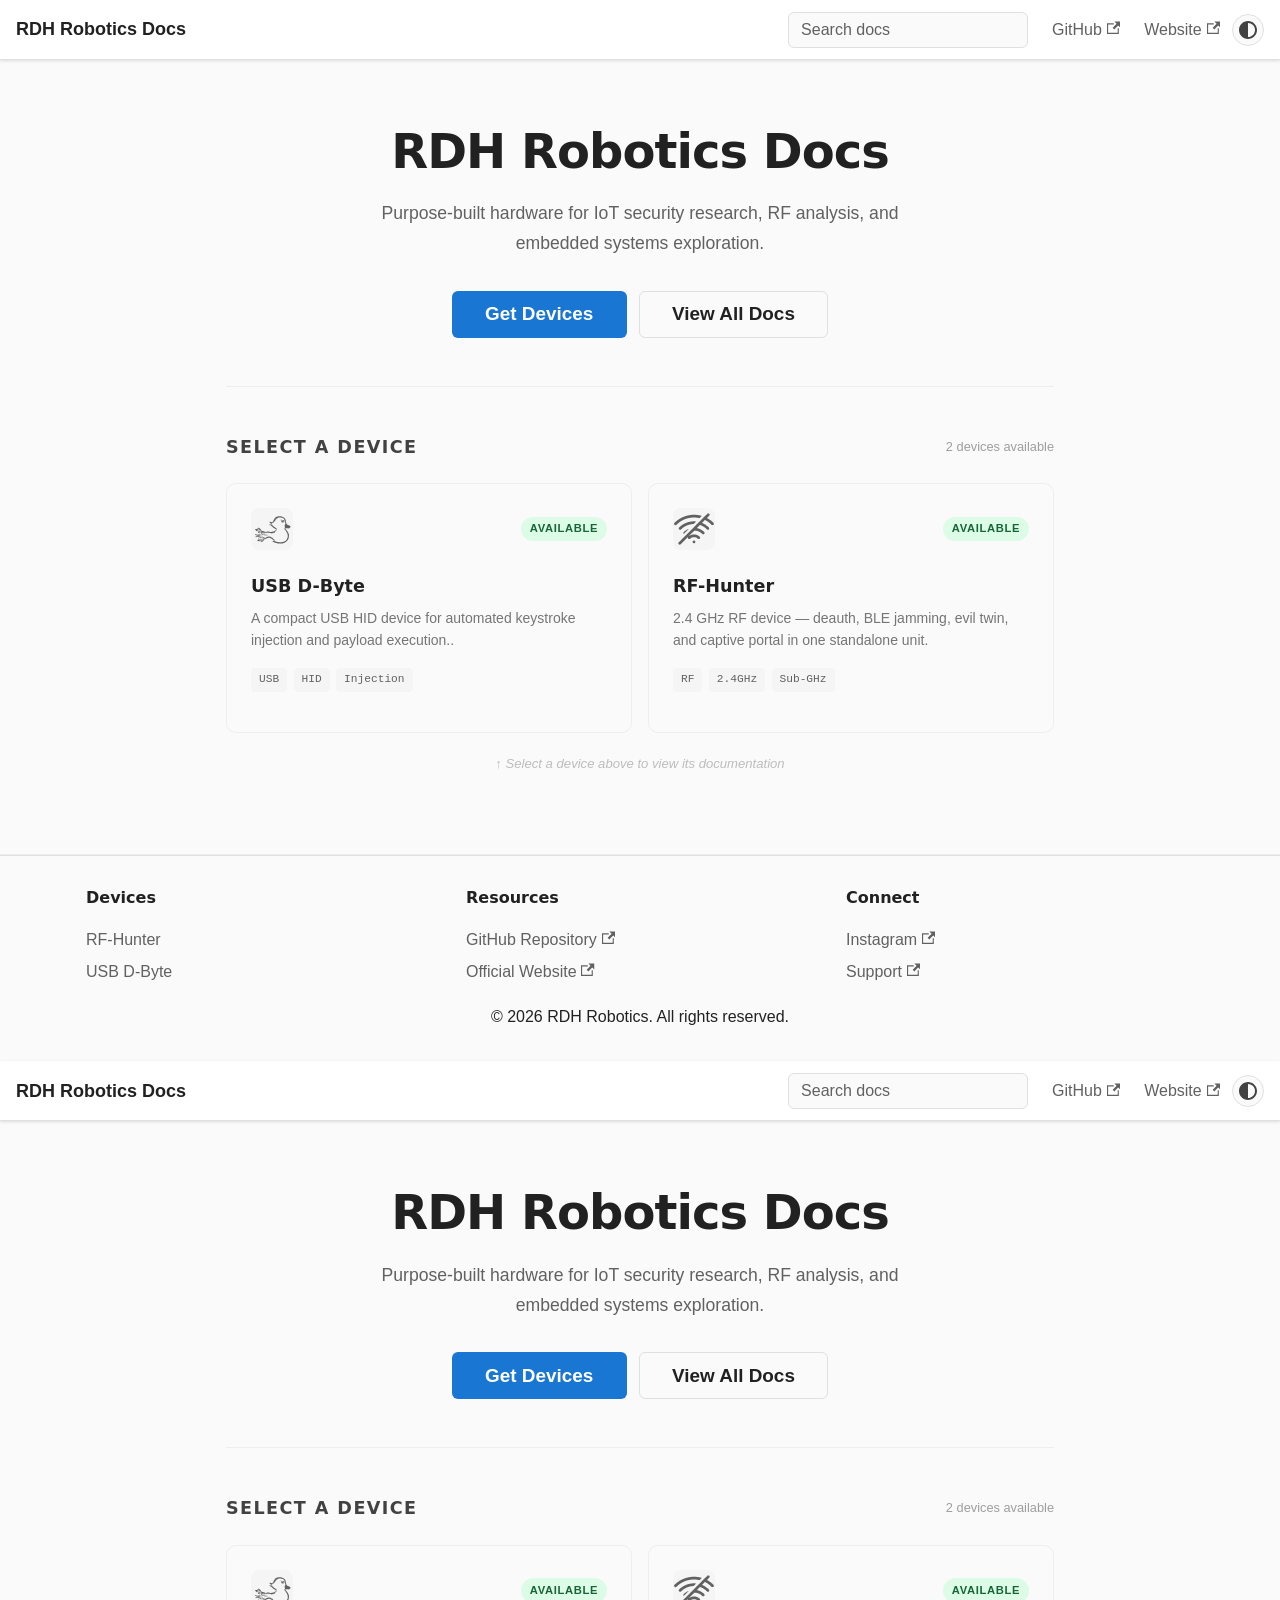
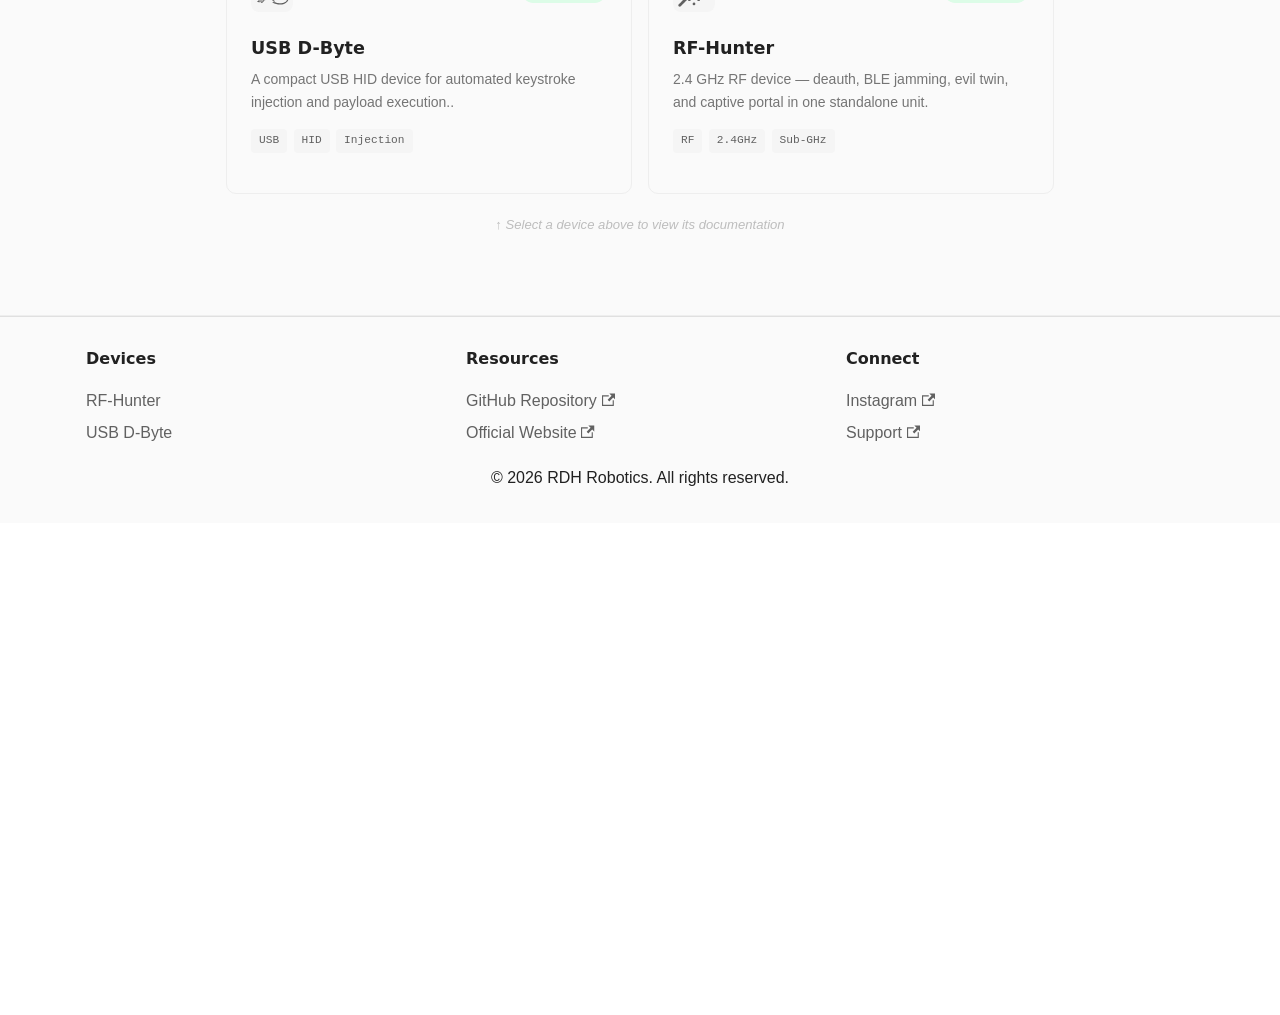
==== commit 36268893: "Add files via upload" ====
--- a/index.html
+++ b/index.html
@@ -1,4 +1,4 @@
-<!doctype html><html lang=en dir=ltr class="plugin-pages plugin-id-default" data-has-hydrated=false><head><meta charset=UTF-8><meta name=generator content="Docusaurus v3.10.1"><title data-rh=true>RDH Robotics — Wireless Security Research Devices | RDH Robotics Docs</title><meta data-rh=true name=viewport content="width=device-width, initial-scale=1.0"/><meta data-rh=true name=twitter:card content=summary_large_image /><meta data-rh=true property=og:image content=https://rajbhardivesh.github.io/img/logo.svg /><meta data-rh=true name=twitter:image content=https://rajbhardivesh.github.io/img/logo.svg /><meta data-rh=true property=og:url content=https://rajbhardivesh.github.io/ /><meta data-rh=true property=og:locale content=en /><meta data-rh=true name=docusaurus_locale content=en /><meta data-rh=true name=docusaurus_tag content=default /><meta data-rh=true name=docsearch:language content=en /><meta data-rh=true name=docsearch:docusaurus_tag content=default /><meta data-rh=true property=og:title content="RDH Robotics — Wireless Security Research Devices | RDH Robotics Docs"/><meta data-rh=true name=description content="Purpose-built hardware for IoT security research, RF analysis, and embedded systems."/><meta data-rh=true property=og:description content="Purpose-built hardware for IoT security research, RF analysis, and embedded systems."/><link data-rh=true rel=icon href=/img/favicon.ico /><link data-rh=true rel=canonical href=https://rajbhardivesh.github.io/ /><link data-rh=true rel=alternate href=https://rajbhardivesh.github.io/ hreflang=en /><link data-rh=true rel=alternate href=https://rajbhardivesh.github.io/ hreflang=x-default /><script data-rh=true>document.addEventListener("DOMContentLoaded",function(){void 0===window.docusaurus&&insertBanner()});function insertBanner(){var n=document.createElement("div");n.id="__docusaurus-base-url-issue-banner-container",n.innerHTML='\n<div id="__docusaurus-base-url-issue-banner" style="border: thick solid red; background-color: rgb(255, 230, 179); margin: 20px; padding: 20px; font-size: 20px;">\n   <p style="font-weight: bold; font-size: 30px;">Your Docusaurus site did not load properly.</p>\n   <p>A very common reason is a wrong site <a href="https://docusaurus.io/docs/docusaurus.config.js/#baseUrl" style="font-weight: bold;">baseUrl configuration</a>.</p>\n   <p>Current configured baseUrl = <span style="font-weight: bold; color: red;">/</span>  (default value)</p>\n   <p>We suggest trying baseUrl = <span id="__docusaurus-base-url-issue-banner-suggestion-container" style="font-weight: bold; color: green;"></span></p>\n</div>\n',document.body.prepend(n);var e=document.getElementById("__docusaurus-base-url-issue-banner-suggestion-container"),s=window.location.pathname;e.innerHTML="/"===s.substr(-1)?s:s+"/"}</script><link rel=stylesheet href=/assets/css/styles.80379d56.css /><script src=/assets/js/runtime~main.8e85492e.js defer></script><script src=/assets/js/main.22af993e.js defer></script></head><body><svg style="display: none;"><defs>
+<!doctype html><html lang=en dir=ltr class="plugin-pages plugin-id-default" data-has-hydrated=false><head><meta charset=UTF-8><meta name=generator content="Docusaurus v3.10.1"><title data-rh=true>RDH Robotics — Wireless Security Research Devices | RDH Robotics Docs</title><meta data-rh=true name=viewport content="width=device-width, initial-scale=1.0"/><meta data-rh=true name=twitter:card content=summary_large_image /><meta data-rh=true property=og:image content=https://rajbhardivesh.github.io/img/logo.svg /><meta data-rh=true name=twitter:image content=https://rajbhardivesh.github.io/img/logo.svg /><meta data-rh=true property=og:url content=https://rajbhardivesh.github.io/ /><meta data-rh=true property=og:locale content=en /><meta data-rh=true name=docusaurus_locale content=en /><meta data-rh=true name=docusaurus_tag content=default /><meta data-rh=true name=docsearch:language content=en /><meta data-rh=true name=docsearch:docusaurus_tag content=default /><meta data-rh=true property=og:title content="RDH Robotics — Wireless Security Research Devices | RDH Robotics Docs"/><meta data-rh=true name=description content="Purpose-built hardware for IoT security research, RF analysis, and embedded systems."/><meta data-rh=true property=og:description content="Purpose-built hardware for IoT security research, RF analysis, and embedded systems."/><link data-rh=true rel=icon href=/img/favicon.ico /><link data-rh=true rel=canonical href=https://rajbhardivesh.github.io/ /><link data-rh=true rel=alternate href=https://rajbhardivesh.github.io/ hreflang=en /><link data-rh=true rel=alternate href=https://rajbhardivesh.github.io/ hreflang=x-default /><script data-rh=true>document.addEventListener("DOMContentLoaded",function(){void 0===window.docusaurus&&insertBanner()});function insertBanner(){var n=document.createElement("div");n.id="__docusaurus-base-url-issue-banner-container",n.innerHTML='\n<div id="__docusaurus-base-url-issue-banner" style="border: thick solid red; background-color: rgb(255, 230, 179); margin: 20px; padding: 20px; font-size: 20px;">\n   <p style="font-weight: bold; font-size: 30px;">Your Docusaurus site did not load properly.</p>\n   <p>A very common reason is a wrong site <a href="https://docusaurus.io/docs/docusaurus.config.js/#baseUrl" style="font-weight: bold;">baseUrl configuration</a>.</p>\n   <p>Current configured baseUrl = <span style="font-weight: bold; color: red;">/</span>  (default value)</p>\n   <p>We suggest trying baseUrl = <span id="__docusaurus-base-url-issue-banner-suggestion-container" style="font-weight: bold; color: green;"></span></p>\n</div>\n',document.body.prepend(n);var e=document.getElementById("__docusaurus-base-url-issue-banner-suggestion-container"),s=window.location.pathname;e.innerHTML="/"===s.substr(-1)?s:s+"/"}</script><link rel=stylesheet href=/assets/css/styles.80379d56.css /><script src=/assets/js/runtime~main.8e85492e.js defer></script><script src=/assets/js/main.5dcaf60c.js defer></script></head><body><svg style="display: none;"><defs>
 <symbol id=theme-svg-external-link viewBox="0 0 24 24"><path fill=currentColor d="M21 13v10h-21v-19h12v2h-10v15h17v-8h2zm3-12h-10.988l4.035 4-6.977 7.07 2.828 2.828 6.977-7.07 4.125 4.172v-11z"/></symbol>
 </defs></svg>
 <script>!function(){var t=function(){try{return new URLSearchParams(window.location.search).get("docusaurus-theme")}catch(t){}}()||function(){try{return window.localStorage.getItem("theme-905")}catch(t){}}();document.documentElement.setAttribute("data-theme",t||(window.matchMedia("(prefers-color-scheme: dark)").matches?"dark":"light")),document.documentElement.setAttribute("data-theme-choice",t||"system")}(),function(){try{for(var[t,e]of new URLSearchParams(window.location.search).entries())if(t.startsWith("docusaurus-data-")){var a=t.replace("docusaurus-data-","data-");document.documentElement.setAttribute(a,e)}}catch(t){}}()</script><div id=__docusaurus><div role=region aria-label="Skip to main content"><a class=skipToContent_fXgn href=#__docusaurus_skipToContent_fallback>Skip to main content</a></div><nav aria-label=Main class="theme-layout-navbar navbar navbar--fixed-top"><div class=navbar__inner><div class="theme-layout-navbar-left navbar__items"><button aria-label="Toggle navigation bar" aria-expanded=false class="navbar__toggle clean-btn" type=button><svg width=30 height=30 viewBox="0 0 30 30" aria-hidden=true><path stroke=currentColor stroke-linecap=round stroke-miterlimit=10 stroke-width=2 d="M4 7h22M4 15h22M4 23h22"/></svg></button><a class=navbar__brand href=/><b class="navbar__title text--truncate">RDH Robotics Docs</b></a></div><div class="theme-layout-navbar-right navbar__items navbar__items--right"><div class=navbarSearchContainer_Bca1><form class=navbar-search role=search><button class=navbar-search__toggle type=button aria-label="Open search"><svg aria-hidden=true viewBox="0 0 24 24" width=20 height=20><path fill=currentColor d="M9.5 4a5.5 5.5 0 0 1 4.38 8.83l4.15 4.14a.75.75 0 0 1-1.06 1.06l-4.14-4.15A5.5 5.5 0 1 1 9.5 4Zm0 1.5a4 4 0 1 0 0 8 4 4 0 0 0 0-8Z"/></svg></button><input class=navbar-search__input type=search placeholder="Search docs" aria-label="Search documentation" value="" /></form></div><a href=https://github.com/rdhrobotics target=_blank rel="noopener noreferrer" class="navbar__item navbar__link">GitHub<svg width=13.5 height=13.5 aria-label="(opens in new tab)" class=iconExternalLink_nPIU><use href=#theme-svg-external-link /></svg></a><a href=https://rdhrobotics.in target=_blank rel="noopener noreferrer" class="navbar__item navbar__link">Website<svg width=13.5 height=13.5 aria-label="(opens in new tab)" class=iconExternalLink_nPIU><use href=#theme-svg-external-link /></svg></a><div class="toggle_vylO colorModeToggle_DEke"><button class="clean-btn toggleButton_gllP toggleButtonDisabled_aARS" type=button disabled title="system mode" aria-label="Switch between dark and light mode (currently system mode)"><svg viewBox="0 0 24 24" width=24 height=24 aria-hidden=true class="toggleIcon_g3eP lightToggleIcon_pyhR"><path fill=currentColor d="M12,9c1.65,0,3,1.35,3,3s-1.35,3-3,3s-3-1.35-3-3S10.35,9,12,9 M12,7c-2.76,0-5,2.24-5,5s2.24,5,5,5s5-2.24,5-5 S14.76,7,12,7L12,7z M2,13l2,0c0.55,0,1-0.45,1-1s-0.45-1-1-1l-2,0c-0.55,0-1,0.45-1,1S1.45,13,2,13z M20,13l2,0c0.55,0,1-0.45,1-1 s-0.45-1-1-1l-2,0c-0.55,0-1,0.45-1,1S19.45,13,20,13z M11,2v2c0,0.55,0.45,1,1,1s1-0.45,1-1V2c0-0.55-0.45-1-1-1S11,1.45,11,2z M11,20v2c0,0.55,0.45,1,1,1s1-0.45,1-1v-2c0-0.55-0.45-1-1-1C11.45,19,11,19.45,11,20z M5.99,4.58c-0.39-0.39-1.03-0.39-1.41,0 c-0.39,0.39-0.39,1.03,0,1.41l1.06,1.06c0.39,0.39,1.03,0.39,1.41,0s0.39-1.03,0-1.41L5.99,4.58z M18.36,16.95 c-0.39-0.39-1.03-0.39-1.41,0c-0.39,0.39-0.39,1.03,0,1.41l1.06,1.06c0.39,0.39,1.03,0.39,1.41,0c0.39-0.39,0.39-1.03,0-1.41 L18.36,16.95z M19.42,5.99c0.39-0.39,0.39-1.03,0-1.41c-0.39-0.39-1.03-0.39-1.41,0l-1.06,1.06c-0.39,0.39-0.39,1.03,0,1.41 s1.03,0.39,1.41,0L19.42,5.99z M7.05,18.36c0.39-0.39,0.39-1.03,0-1.41c-0.39-0.39-1.03-0.39-1.41,0l-1.06,1.06 c-0.39,0.39-0.39,1.03,0,1.41s1.03,0.39,1.41,0L7.05,18.36z"/></svg><svg viewBox="0 0 24 24" width=24 height=24 aria-hidden=true class="toggleIcon_g3eP darkToggleIcon_wfgR"><path fill=currentColor d="M9.37,5.51C9.19,6.15,9.1,6.82,9.1,7.5c0,4.08,3.32,7.4,7.4,7.4c0.68,0,1.35-0.09,1.99-0.27C17.45,17.19,14.93,19,12,19 c-3.86,0-7-3.14-7-7C5,9.07,6.81,6.55,9.37,5.51z M12,3c-4.97,0-9,4.03-9,9s4.03,9,9,9s9-4.03,9-9c0-0.46-0.04-0.92-0.1-1.36 c-0.98,1.37-2.58,2.26-4.4,2.26c-2.98,0-5.4-2.42-5.4-5.4c0-1.81,0.89-3.42,2.26-4.4C12.92,3.04,12.46,3,12,3L12,3z"/></svg><svg viewBox="0 0 24 24" width=24 height=24 aria-hidden=true class="toggleIcon_g3eP systemToggleIcon_QzmC"><path fill=currentColor d="m12 21c4.971 0 9-4.029 9-9s-4.029-9-9-9-9 4.029-9 9 4.029 9 9 9zm4.95-13.95c1.313 1.313 2.05 3.093 2.05 4.95s-0.738 3.637-2.05 4.95c-1.313 1.313-3.093 2.05-4.95 2.05v-14c1.857 0 3.637 0.737 4.95 2.05z"/></svg></button></div></div></div><div role=presentation class=navbar-sidebar__backdrop></div></nav><div id=__docusaurus_skipToContent_fallback class="theme-layout-main main-wrapper mainWrapper_z2l0"><header class="hero_aEcG heroLight_Zy8_"><div class="container heroContainer_i2aB"><div class=brandSection_exKd><h1 class=heroTitle_qg2I>RDH Robotics Docs</h1><p class=heroSubtitle_jFu1>Purpose-built hardware for IoT security research, RF analysis, and embedded systems exploration.<div class=heroCtas_rCrO><a href=https://www.rdhrobotics.in target=_blank rel="noopener noreferrer" class="button button--primary button--lg">Get Devices</a><a class="button button--secondary button--lg" href=/docs/intro>View All Docs</a></div></div><hr class=divider_ODZq /><section class=deviceSection_gvRC><div class=deviceSectionHeader_e5YT><h2 class=deviceSectionTitle_jl0S>Select a Device</h2><span class=deviceCount_M5NT>2<!-- --> devices available</span></div><div class=deviceGrid_cJya><div class=deviceCard_G2VZ role=button tabindex=0 aria-pressed=false><div class=deviceCardHeader_lcBn><span class=deviceIconWrap_8QQf><svg version=1.0 xmlns=http://www.w3.org/2000/svg width=350.000000pt height=289.000000pt viewBox="0 0 350.000000 289.000000" preserveAspectRatio="xMidYMid meet"> <g transform="translate(0.000000,289.000000) scale(0.100000,-0.100000)" fill=currentColor stroke=currentColor> <path d="M2270 2553 c-188 -31 -275 -105 -389 -331 -80 -157 -116 -179 -231 -146 -104 29 -100 29 -100 1 0 -48 22 -74 96 -118 119 -70 115 -104 -11 -94 -96 8 -145 -6 -110 -31 10 -8 31 -14 47 -14 42 0 95 -35 183 -119 82 -79 139 -120 256 -185 89 -48 91 -58 30 -117 -122 -117 -342 -174 -501 -130 -46 13 -104 21 -152 21 -77 0 -78 0 -78 -25 0 -14 -3 -25 -6 -25 -18 0 -227 57 -329 91 -119 38 -121 39 -134 76 -26 75 -43 101 -76 119 -18 10 -36 25 -38 35 -5 17 -84 49 -123 49 -25 0 -54 -34 -54 -62 0 -25 -25 -35 -105 -43 -124 -13 -127 -20 -48 -116 60 -73 82 -83 107 -47 14 20 18 21 56 8 47 -15 46 -14 20 -47 -46 -59 -2 -143 75 -143 19 0 36 -4 39 -9 3 -4 37 -11 76 -13 50 -4 77 -11 91 -24 12 -10 33 -24 47 -31 24 -10 18 -11 -48 -12 -41 -1 -95 -6 -120 -12 -145 -34 -220 -38 -302 -17 -82 20 -108 19 -108 -6 0 -53 208 -112 364 -102 174 11 273 1 263 -27 -5 -16 -93 -21 -139 -7 -79 23 -316 15 -383 -13 -99 -43 -71 -90 30 -51 48 18 108 16 213 -6 60 -13 67 -25 19 -35 -17 -4 -40 -9 -49 -11 -20 -6 -23 -39 -8 -80 10 -26 7 -32 -55 -94 -83 -84 -83 -92 5 -119 105 -33 125 -33 123 4 -3 34 10 45 55 45 28 0 32 -3 32 -28 0 -81 87 -121 147 -68 16 14 45 39 66 57 21 18 49 53 62 79 26 51 39 60 90 60 24 0 58 17 122 59 133 89 190 99 301 55 127 -51 269 -160 308 -236 l15 -30 -62 4 c-76 4 -86 -11 -30 -46 230 -146 658 -194 932 -105 259 84 414 304 414 589 0 134 -2 144 -63 265 -50 100 -106 180 -185 262 -97 101 -92 106 102 97 158 -7 197 1 221 47 7 11 20 29 31 40 12 12 19 33 19 59 0 46 0 46 -150 105 -180 71 -188 83 -241 375 -23 125 -47 176 -107 230 -131 118 -337 174 -522 143z m236 -108 c10 -8 38 -15 61 -15 23 0 45 -4 48 -10 3 -5 14 -10 24 -10 10 0 26 -9 36 -20 10 -11 23 -20 29 -20 17 0 59 -49 78 -91 9 -21 14 -39 11 -39 -3 0 4 -9 16 -19 24 -21 21 -41 -6 -41 -8 0 -52 19 -98 41 -105 52 -195 62 -260 29 -37 -18 -37 -20 -10 -15 77 14 117 17 113 9 -37 -76 -40 -89 -29 -124 38 -128 214 -127 246 2 5 20 11 24 32 20 18 -3 31 1 41 14 14 18 14 18 6 -1 -11 -28 -6 -145 8 -172 6 -13 20 -23 31 -23 18 0 18 -3 -7 -32 -67 -84 -79 -131 -60 -246 19 -116 18 -131 -3 -128 -22 4 -33 -11 -33 -46 0 -42 10 -61 26 -47 15 12 38 3 29 -12 -4 -5 -1 -9 4 -9 6 0 11 -7 11 -15 0 -8 5 -15 10 -15 6 0 10 -9 10 -20 0 -11 4 -20 10 -20 5 0 7 -7 4 -15 -5 -11 -2 -13 11 -9 14 6 16 3 10 -15 -4 -14 -3 -21 5 -19 7 2 16 -5 21 -14 5 -10 14 -26 19 -35 6 -10 13 -26 16 -35 4 -10 9 -18 13 -18 19 0 62 -114 76 -204 19 -112 15 -152 -22 -251 -41 -110 -53 -135 -74 -148 -10 -6 -19 -17 -19 -23 0 -14 -35 -54 -47 -54 -6 0 -18 -9 -28 -20 -10 -11 -29 -20 -41 -20 -15 0 -22 -5 -18 -13 2 -7 -3 -13 -13 -14 -10 -1 -45 -14 -78 -29 -42 -19 -74 -26 -108 -25 -27 1 -47 -2 -44 -6 3 -5 -36 -5 -86 -1 -50 4 -108 3 -129 -1 -22 -5 -38 -5 -38 0 0 5 -32 9 -72 9 -109 0 -220 38 -196 68 12 15 11 16 -5 3 -21 -17 -36 -3 -37 34 0 26 -20 58 -20 33 0 -9 4 -28 10 -42 5 -14 6 -26 2 -27 -4 0 -17 -2 -29 -5 -18 -3 -24 2 -29 24 -9 34 -53 102 -67 102 -6 0 -7 3 -3 7 4 4 23 -10 41 -32 25 -29 34 -35 35 -22 0 9 5 17 10 17 12 0 13 -17 1 -24 -10 -7 -2 -56 10 -56 5 0 6 7 3 15 -9 24 5 65 22 65 8 0 12 5 9 10 -4 6 -10 8 -14 6 -9 -6 -39 20 -61 54 -18 26 -69 55 -92 52 -9 -2 -19 2 -23 8 -4 7 0 10 10 8 10 -2 20 3 22 10 3 8 -1 10 -12 5 -15 -5 -16 -3 -7 14 14 26 -2 43 -41 43 -22 0 -28 4 -23 15 3 9 0 15 -10 15 -8 0 -12 -4 -9 -10 3 -5 1 -10 -4 -10 -6 0 -11 3 -11 8 0 4 -18 15 -40 25 -22 9 -40 21 -40 27 0 5 -7 10 -15 10 -9 0 -18 7 -21 15 -5 13 -8 13 -21 0 -20 -20 -57 -20 -49 0 3 8 1 15 -4 15 -6 0 -10 -5 -10 -10 0 -6 -8 -5 -19 2 -15 9 -23 9 -36 -2 -9 -8 -35 -15 -58 -18 -23 -2 -43 -8 -45 -13 -2 -5 -14 -9 -27 -9 -12 0 -29 -7 -36 -16 -8 -9 -30 -27 -49 -39 -19 -13 -44 -31 -55 -41 -27 -25 -85 -57 -91 -51 -3 3 3 8 14 11 11 4 24 22 30 45 15 50 15 53 -5 50 -39 -3 -63 2 -61 13 2 7 -7 14 -20 16 -15 2 -22 -2 -22 -13 0 -15 -2 -15 -17 1 -17 17 -18 17 -21 -4 -2 -12 -8 -22 -14 -22 -5 0 -8 7 -4 15 3 8 1 15 -4 15 -6 0 -10 -5 -10 -11 0 -5 -4 -7 -10 -4 -6 3 -7 -1 -4 -9 7 -19 9 -19 -58 -5 -154 30 -310 112 -182 95 205 -27 285 -17 269 33 -10 31 -59 41 -219 43 -122 1 -136 3 -71 7 79 6 84 20 7 22 -20 1 -28 4 -18 6 13 4 15 7 7 13 -27 16 135 43 221 37 75 -6 197 -37 224 -58 18 -14 127 -39 172 -39 115 0 130 69 18 81 -62 7 -92 22 -36 19 52 -4 70 -1 70 10 0 7 -28 10 -75 8 -44 -2 -74 -7 -73 -13 2 -5 11 -9 21 -8 10 2 15 -1 12 -7 -23 -37 -330 44 -330 85 0 13 -8 21 -22 23 -13 2 -23 8 -23 13 0 13 46 11 118 -6 80 -19 188 -23 204 -7 9 9 7 19 -10 42 l-23 30 38 -14 c21 -7 63 -19 93 -26 30 -7 60 -16 65 -20 11 -8 126 4 145 15 7 4 10 18 7 31 -3 20 -2 22 10 13 7 -7 12 -17 10 -22 -2 -6 6 -20 17 -31 13 -13 21 -16 24 -8 5 17 104 15 128 -2 18 -14 18 -15 -6 -25 -22 -8 -18 -10 25 -10 51 0 142 15 115 19 -8 1 -22 3 -30 4 -8 2 -25 3 -38 4 -14 1 -20 6 -16 13 3 6 16 8 28 5 28 -7 97 14 89 28 -3 6 0 5 8 -1 7 -7 21 -13 31 -13 11 0 18 -6 16 -14 -2 -8 -1 -16 2 -18 11 -6 91 70 81 76 -5 4 -12 2 -16 -4 -3 -5 -16 -10 -27 -10 -20 0 -19 3 10 31 37 36 39 44 15 59 -17 11 -17 11 0 6 9 -3 17 -1 17 4 0 6 8 10 17 10 15 0 14 -2 -3 -14 -17 -13 -15 -14 28 -13 53 2 63 14 46 52 -9 19 -14 22 -25 14 -9 -9 -13 -8 -13 0 0 6 4 11 9 11 5 0 20 19 34 43 23 38 24 44 11 64 -19 29 -18 54 1 29 8 -10 16 -24 18 -30 2 -7 9 -6 18 4 19 20 21 50 3 43 -9 -3 -14 2 -14 14 0 26 -33 55 -54 47 -9 -3 -16 -1 -16 5 0 20 -69 79 -102 86 -46 11 -106 64 -114 100 -5 29 -8 30 -45 27 -26 -3 -39 0 -39 8 0 7 -8 10 -19 7 -10 -2 -25 -1 -32 4 -10 6 -8 9 9 9 15 0 26 7 29 20 3 11 10 20 15 20 5 0 -2 20 -15 45 -14 25 -21 45 -16 45 5 0 9 -4 9 -10 0 -5 4 -10 10 -10 11 0 1 32 -12 41 -5 3 -2 12 7 19 13 11 14 10 9 -4 -5 -12 -2 -15 10 -10 9 3 16 12 16 20 0 19 9 18 33 -3 15 -13 21 -15 24 -5 3 6 11 12 18 12 8 0 17 15 21 35 3 19 10 38 15 40 4 3 6 12 2 21 -5 13 -8 13 -25 -3 -17 -16 -18 -16 -12 0 3 9 10 17 15 17 5 0 9 8 9 18 1 12 6 8 16 -12 10 -17 19 -24 23 -18 3 6 15 10 26 8 27 -4 55 15 55 36 0 10 5 18 11 18 5 0 8 4 4 9 -3 5 -1 12 4 16 5 3 9 18 7 33 -5 49 13 70 35 41 16 -21 19 -22 19 -6 0 11 10 33 22 50 12 17 17 27 10 23 -21 -13 -13 5 11 25 24 20 42 25 31 8 -3 -6 12 1 35 15 22 14 50 26 62 26 15 0 19 5 15 15 -7 19 -18 16 104 25 58 3 108 7 111 8 3 1 14 -5 25 -13z m-266 -14 c0 -5 -7 -11 -15 -15 -9 -3 -15 0 -15 9 0 8 7 15 15 15 8 0 15 -4 15 -9z m-190 -16 c0 -3 -2 -5 -5 -5 -3 0 -5 2 -5 5 0 3 2 5 5 5 3 0 5 -2 5 -5z m40 1 c0 -3 -4 -8 -10 -11 -5 -3 -10 -1 -10 4 0 6 5 11 10 11 6 0 10 -2 10 -4z m-40 -41 c0 -3 -2 -5 -5 -5 -3 0 -5 2 -5 5 0 3 2 5 5 5 3 0 5 -2 5 -5z m-40 -10 c0 -3 -2 -5 -5 -5 -3 0 -5 2 -5 5 0 3 2 5 5 5 3 0 5 -2 5 -5z m70 -9 c0 -3 -5 -8 -12 -12 -7 -4 -8 -3 -4 4 7 12 16 16 16 8z m-80 -11 c0 -3 -2 -5 -5 -5 -3 0 -5 2 -5 5 0 3 2 5 5 5 3 0 5 -2 5 -5z m-36 -81 c3 -8 2 -12 -4 -9 -6 3 -10 10 -10 16 0 14 7 11 14 -7z m33 -21 c-4 -3 -7 0 -7 7 0 7 3 10 7 7 3 -4 3 -10 0 -14z m-33 -29 c3 -8 2 -12 -4 -9 -6 3 -10 10 -10 16 0 14 7 11 14 -7z m654 0 c38 -11 26 -49 -15 -48 -41 2 -45 -25 -8 -61 43 -44 115 -12 115 50 0 15 4 24 10 20 38 -24 -24 -115 -79 -115 -67 0 -114 93 -72 144 15 18 17 18 49 10z m-698 -19 c0 -8 -4 -15 -10 -15 -5 0 -7 7 -4 15 4 8 8 15 10 15 2 0 4 -7 4 -15z m40 -20 c0 -3 -2 -5 -5 -5 -3 0 -5 2 -5 5 0 3 2 5 5 5 3 0 5 -2 5 -5z m-50 -10 c0 -3 -2 -5 -5 -5 -3 0 -5 2 -5 5 0 3 2 5 5 5 3 0 5 -2 5 -5z m-73 -117 c-3 -7 -5 -2 -5 12 0 14 2 19 5 13 2 -7 2 -19 0 -25z m-7 -30 c0 -4 -5 -8 -11 -8 -5 0 -7 5 -4 10 6 10 -8 14 -34 10 -13 -1 -13 1 -2 14 14 17 51 -2 51 -26z m-90 17 c0 -3 -2 -5 -5 -5 -3 0 -5 2 -5 5 0 3 2 5 5 5 3 0 5 -2 5 -5z m-23 -22 c-4 -3 -10 -3 -14 0 -3 4 0 7 7 7 7 0 10 -3 7 -7z m-17 -27 c0 -2 -7 -6 -15 -10 -8 -3 -15 -1 -15 4 0 6 7 10 15 10 8 0 15 -2 15 -4z m20 -11 c0 -3 -2 -5 -5 -5 -3 0 -5 2 -5 5 0 3 2 5 5 5 3 0 5 -2 5 -5z m-10 -180 c0 -3 -2 -5 -5 -5 -3 0 -5 2 -5 5 0 3 2 5 5 5 3 0 5 -2 5 -5z m100 -30 c0 -3 -2 -5 -5 -5 -3 0 -5 2 -5 5 0 3 2 5 5 5 3 0 5 -2 5 -5z m-10 -20 c0 -3 -2 -5 -5 -5 -3 0 -5 2 -5 5 0 3 2 5 5 5 3 0 5 -2 5 -5z m40 0 c0 -3 -2 -5 -5 -5 -3 0 -5 2 -5 5 0 3 2 5 5 5 3 0 5 -2 5 -5z m-50 -30 c0 -3 -2 -5 -5 -5 -3 0 -5 2 -5 5 0 3 2 5 5 5 3 0 5 -2 5 -5z m-1190 -160 c0 -3 -2 -5 -5 -5 -3 0 -5 2 -5 5 0 3 2 5 5 5 3 0 5 -2 5 -5z m28 -43 c2 -7 -1 -12 -7 -12 -6 0 -11 5 -11 10 0 6 -4 10 -10 10 -5 0 -7 -7 -4 -15 4 -10 16 -13 37 -11 70 8 157 -65 157 -131 0 -7 5 -13 12 -13 6 0 8 -3 5 -7 -4 -4 10 -15 30 -24 27 -13 32 -19 18 -19 -20 -1 -20 -1 -1 -15 20 -15 20 -15 0 -16 -18 0 -19 -1 0 -8 16 -6 11 -11 -30 -31 -56 -27 -98 -34 -122 -20 -12 7 -13 9 -3 10 10 0 11 3 2 14 -7 8 -21 12 -31 9 -22 -6 -28 12 -7 20 6 2 8 8 4 13 -5 5 -13 1 -18 -9 -15 -26 -32 -21 -18 6 l11 22 -23 -23 c-21 -20 -22 -24 -10 -45 13 -20 13 -21 -2 -8 -21 17 -22 40 -1 69 24 35 94 20 94 -21 0 -26 29 -28 80 -4 51 23 63 37 33 37 -23 0 -183 52 -245 80 -50 22 -64 36 -25 25 21 -6 21 -6 3 9 -11 9 -25 16 -32 16 -21 0 -23 56 -2 57 15 2 16 -2 8 -18 -8 -14 -8 -20 2 -23 104 -32 215 -69 228 -76 27 -14 29 -2 9 40 -26 53 -89 84 -89 44 0 -9 -6 -13 -12 -10 -7 2 -31 10 -53 17 -52 16 -50 14 -35 48 12 30 48 32 58 3z m1447 8 c3 -5 4 -10 1 -10 -3 0 -8 5 -11 10 -3 6 -4 10 -1 10 3 0 8 -4 11 -10z m45 5 c0 -3 -2 -5 -5 -5 -3 0 -5 2 -5 5 0 3 2 5 5 5 3 0 5 -2 5 -5z m700 1 c0 -3 -5 -8 -12 -12 -7 -4 -8 -3 -4 4 7 12 16 16 16 8z m-680 -26 c0 -5 -2 -10 -4 -10 -3 0 -8 5 -11 10 -3 6 -1 10 4 10 6 0 11 -4 11 -10z m-1410 -5 c0 -3 -2 -5 -5 -5 -3 0 -5 2 -5 5 0 3 2 5 5 5 3 0 5 -2 5 -5z m2110 -10 c0 -3 -2 -5 -5 -5 -3 0 -5 2 -5 5 0 3 2 5 5 5 3 0 5 -2 5 -5z m-2360 -10 c0 -3 -2 -5 -5 -5 -3 0 -5 2 -5 5 0 3 2 5 5 5 3 0 5 -2 5 -5z m2405 -25 c3 -5 4 -10 1 -10 -3 0 -8 5 -11 10 -3 6 -4 10 -1 10 3 0 8 -4 11 -10z m-2165 -25 c7 -9 11 -18 8 -20 -9 -10 -38 7 -38 21 0 18 14 18 30 -1z m2170 -20 c0 -3 -2 -5 -5 -5 -3 0 -5 2 -5 5 0 3 2 5 5 5 3 0 5 -2 5 -5z m-2063 -42 c-4 -3 -10 -3 -14 0 -3 4 0 7 7 7 7 0 10 -3 7 -7z m18 -23 c3 -5 2 -10 -4 -10 -5 0 -13 5 -16 10 -3 6 -2 10 4 10 5 0 13 -4 16 -10z m1208 -24 c-3 -4 -9 -2 -14 5 -13 22 -11 31 5 17 8 -7 12 -17 9 -22z m24 17 c-4 -3 -7 0 -7 7 0 7 3 10 7 7 3 -4 3 -10 0 -14z m-1333 -39 c18 -7 12 -24 -10 -24 -8 0 -14 7 -14 15 0 17 2 18 24 9z m161 -14 c3 -5 1 -10 -4 -10 -6 0 -11 5 -11 10 0 6 2 10 4 10 3 0 8 -4 11 -10z m-268 -57 c-4 -3 -7 0 -7 7 0 7 3 10 7 7 3 -4 3 -10 0 -14z m376 -4 c125 -28 140 -33 145 -47 6 -19 -79 -15 -160 8 -40 11 -90 20 -112 20 -38 0 -39 0 -21 20 23 25 35 25 148 -1z m440 7 c32 -24 21 -39 -23 -32 -42 7 -80 25 -80 38 0 13 84 8 103 -6z m-333 -1 c0 -3 -2 -5 -5 -5 -3 0 -5 2 -5 5 0 3 2 5 5 5 3 0 5 -2 5 -5z m227 -42 c-4 -3 -10 -3 -14 0 -3 4 0 7 7 7 7 0 10 -3 7 -7z m-499 -13 c-20 -12 -107 -22 -120 -14 -20 12 18 24 77 24 44 -1 55 -3 43 -10z m542 0 c-19 -13 -30 -13 -30 0 0 6 10 10 23 10 18 0 19 -2 7 -10z m-493 -57 c-4 -3 -10 -3 -14 0 -3 4 0 7 7 7 7 0 10 -3 7 -7z m461 -109 c29 -9 -2 -24 -51 -24 -65 0 -136 18 -117 30 13 8 139 3 168 -6z m-701 -11 c-4 -3 -10 -3 -14 0 -3 4 0 7 7 7 7 0 10 -3 7 -7z m-20 -99 c-3 -3 -12 -4 -19 -1 -8 3 -5 6 6 6 11 1 17 -2 13 -5z m1043 -89 c0 -3 -2 -5 -5 -5 -3 0 -5 2 -5 5 0 3 2 5 5 5 3 0 5 -2 5 -5z m-910 -29 c0 -22 16 -27 44 -15 27 12 156 -39 156 -62 0 -5 14 -9 31 -9 29 0 31 -2 25 -27 -5 -17 -3 -29 6 -35 9 -6 6 -7 -8 -3 -18 5 -197 -37 -258 -61 -14 -5 -17 -4 -12 4 9 15 5 15 -30 2 -22 -9 -25 -8 -16 2 8 10 3 13 -23 14 -20 0 -31 -4 -28 -9 3 -6 1 -7 -5 -3 -7 4 -12 14 -12 22 0 8 -5 12 -11 9 -6 -4 -8 -14 -5 -22 3 -8 1 -11 -5 -8 -5 4 -18 1 -27 -7 -9 -7 -1 5 18 27 28 32 36 36 38 23 4 -23 17 -23 126 6 50 13 103 27 119 30 50 12 17 48 -55 60 -35 6 -38 5 -38 -16 0 -20 -8 -26 -47 -37 -27 -8 -53 -16 -59 -18 -9 -3 -40 106 -31 112 4 4 91 33 100 34 4 1 7 -5 7 -13z m357 -13 c6 -19 -57 -53 -97 -53 -32 0 -80 33 -68 46 20 19 160 25 165 7z m603 2 c0 -3 -2 -5 -5 -5 -3 0 -5 2 -5 5 0 3 2 5 5 5 3 0 5 -2 5 -5z m-864 -79 c18 -14 18 -15 -9 -21 -32 -8 -42 -2 -34 20 8 19 18 19 43 1z m224 -1 c0 -3 -2 -5 -5 -5 -3 0 -5 2 -5 5 0 3 2 5 5 5 3 0 5 -2 5 -5z m700 0 c0 -3 -2 -5 -5 -5 -3 0 -5 2 -5 5 0 3 2 5 5 5 3 0 5 -2 5 -5z m-730 -9 c0 -3 -4 -8 -10 -11 -5 -3 -10 -1 -10 4 0 6 5 11 10 11 6 0 10 -2 10 -4z m780 -31 c0 -3 -2 -5 -5 -5 -3 0 -5 2 -5 5 0 3 2 5 5 5 3 0 5 -2 5 -5z m65 -16 c11 -17 -1 -21 -15 -4 -8 9 -8 15 -2 15 6 0 14 -5 17 -11z m-885 -27 c0 -5 -11 -22 -25 -38 -31 -36 -33 -19 -2 18 24 30 27 32 27 20z m-60 -20 c0 -14 -11 -21 -26 -15 -21 8 -17 23 6 23 11 0 20 -4 20 -8z m-280 -17 c0 -3 -2 -5 -5 -5 -3 0 -5 2 -5 5 0 3 2 5 5 5 3 0 5 -2 5 -5z m235 -15 c3 -5 16 -10 28 -10 16 0 18 -3 8 -9 -7 -5 -22 -6 -32 -4 -11 3 -19 0 -19 -7 0 -8 -9 -11 -26 -7 -18 3 -24 1 -20 -8 3 -8 -1 -16 -9 -18 -18 -8 -13 52 6 64 19 12 56 11 64 -1z m1325 -155 c0 -3 -2 -5 -5 -5 -3 0 -5 2 -5 5 0 3 2 5 5 5 3 0 5 -2 5 -5z"/> <path d="M2125 2350 c-3 -6 1 -13 10 -16 19 -8 30 0 20 15 -8 14 -22 14 -30 1z"/> <path d="M2480 2315 c0 -3 2 -5 5 -5 3 0 5 2 5 5 0 3 -2 5 -5 5 -3 0 -5 -2 -5 -5z"/> <path d="M2408 2303 c7 -3 16 -2 19 1 4 3 -2 6 -13 5 -11 0 -14 -3 -6 -6z"/> <path d="M2400 2195 c0 -3 2 -5 5 -5 3 0 5 2 5 5 0 3 -2 5 -5 5 -3 0 -5 -2 -5 -5z"/> <path d="M1760 1925 c0 -3 2 -5 5 -5 3 0 5 2 5 5 0 3 -2 5 -5 5 -3 0 -5 -2 -5 -5z"/> <path d="M1775 1910 c-3 -5 -1 -10 4 -10 6 0 11 5 11 10 0 6 -2 10 -4 10 -3 0 -8 -4 -11 -10z"/> <path d="M1817 1890 c3 -11 9 -17 15 -14 5 3 4 12 -3 20 -16 19 -18 18 -12 -6z"/> <path d="M1785 1880 c-3 -5 -1 -10 4 -10 6 0 11 5 11 10 0 6 -2 10 -4 10 -3 0 -8 -4 -11 -10z"/> <path d="M1778 1853 c7 -3 16 -2 19 1 4 3 -2 6 -13 5 -11 0 -14 -3 -6 -6z"/> <path d="M2063 1603 c4 -3 10 -3 14 0 3 4 0 7 -7 7 -7 0 -10 -3 -7 -7z"/> <path d="M2150 1465 c0 -3 2 -5 5 -5 3 0 5 2 5 5 0 3 -2 5 -5 5 -3 0 -5 -2 -5 -5z"/> <path d="M2813 1453 c4 -3 10 -3 14 0 3 4 0 7 -7 7 -7 0 -10 -3 -7 -7z"/> <path d="M2120 1435 c0 -7 -8 -23 -18 -36 -17 -20 -17 -24 -4 -40 18 -21 42 -9 42 20 0 12 2 13 8 3 5 -8 8 1 8 22 -1 33 -36 64 -36 31z m10 -51 c-18 -21 -24 -10 -9 18 8 14 14 18 17 10 2 -7 -2 -19 -8 -28z"/> <path d="M2805 1430 c3 -5 11 -10 16 -10 6 0 7 5 4 10 -3 6 -11 10 -16 10 -6 0 -7 -4 -4 -10z"/> <path d="M977 1139 c7 -7 15 -10 18 -7 3 3 -2 9 -12 12 -14 6 -15 5 -6 -5z"/> <path d="M1400 1140 c20 -13 33 -13 25 0 -3 6 -14 10 -23 10 -15 0 -15 -2 -2 -10z"/> <path d="M1503 1143 c4 -3 10 -3 14 0 3 4 0 7 -7 7 -7 0 -10 -3 -7 -7z"/> <path d="M950 1135 c0 -3 2 -5 5 -5 3 0 5 2 5 5 0 3 -2 5 -5 5 -3 0 -5 -2 -5 -5z"/> <path d="M1590 1135 c0 -3 2 -5 5 -5 3 0 5 2 5 5 0 3 -2 5 -5 5 -3 0 -5 -2 -5 -5z"/> <path d="M1633 1133 c4 -3 10 -3 14 0 3 4 0 7 -7 7 -7 0 -10 -3 -7 -7z"/> <path d="M1900 1135 c0 -3 2 -5 5 -5 3 0 5 2 5 5 0 3 -2 5 -5 5 -3 0 -5 -2 -5 -5z"/> <path d="M1023 1123 c4 -3 10 -3 14 0 3 4 0 7 -7 7 -7 0 -10 -3 -7 -7z"/> <path d="M1083 1083 c4 -3 10 -3 14 0 3 4 0 7 -7 7 -7 0 -10 -3 -7 -7z"/> <path d="M1373 1043 c4 -3 10 -3 14 0 3 4 0 7 -7 7 -7 0 -10 -3 -7 -7z"/> <path d="M1400 1035 c0 -3 2 -5 5 -5 3 0 5 2 5 5 0 3 -2 5 -5 5 -3 0 -5 -2 -5 -5z"/> <path d="M788 1023 c7 -3 16 -2 19 1 4 3 -2 6 -13 5 -11 0 -14 -3 -6 -6z"/> <path d="M713 1013 c8 -13 57 -23 57 -12 0 5 -6 9 -14 9 -8 0 -22 3 -32 7 -11 4 -15 3 -11 -4z"/> <path d="M1430 995 c0 -3 2 -5 5 -5 3 0 5 2 5 5 0 3 -2 5 -5 5 -3 0 -5 -2 -5 -5z"/> <path d="M793 979 c14 -8 22 -8 30 0 8 8 3 11 -18 11 -26 -1 -28 -2 -12 -11z"/> <path d="M1425 970 c3 -5 8 -10 11 -10 3 0 2 5 -1 10 -3 6 -8 10 -11 10 -3 0 -2 -4 1 -10z"/> <path d="M1418 943 c7 -3 16 -2 19 1 4 3 -2 6 -13 5 -11 0 -14 -3 -6 -6z"/> <path d="M1430 915 c0 -3 2 -5 5 -5 3 0 5 2 5 5 0 3 -2 5 -5 5 -3 0 -5 -2 -5 -5z"/> <path d="M1030 845 c0 -3 2 -5 5 -5 3 0 5 2 5 5 0 3 -2 5 -5 5 -3 0 -5 -2 -5 -5z"/> <path d="M1190 805 c0 -3 2 -5 5 -5 3 0 5 2 5 5 0 3 -2 5 -5 5 -3 0 -5 -2 -5 -5z"/> <path d="M2070 645 c0 -3 2 -5 5 -5 3 0 5 2 5 5 0 3 -2 5 -5 5 -3 0 -5 -2 -5 -5z"/> <path d="M2063 483 c4 -3 10 -3 14 0 3 4 0 7 -7 7 -7 0 -10 -3 -7 -7z"/> <path d="M2105 460 c3 -5 17 -10 31 -10 13 0 24 5 24 10 0 6 -14 10 -31 10 -17 0 -28 -4 -24 -10z"/> <path d="M630 1475 c0 -3 2 -5 5 -5 3 0 5 2 5 5 0 3 -2 5 -5 5 -3 0 -5 -2 -5 -5z"/> <path d="M650 1475 c0 -3 2 -5 5 -5 3 0 5 2 5 5 0 3 -2 5 -5 5 -3 0 -5 -2 -5 -5z"/> <path d="M820 1245 c0 -3 2 -5 5 -5 3 0 5 2 5 5 0 3 -2 5 -5 5 -3 0 -5 -2 -5 -5z"/> <path d="M750 1225 c0 -3 2 -5 5 -5 3 0 5 2 5 5 0 3 -2 5 -5 5 -3 0 -5 -2 -5 -5z"/> <path d="M720 735 c0 -3 2 -5 5 -5 3 0 5 2 5 5 0 3 -2 5 -5 5 -3 0 -5 -2 -5 -5z"/> <path d="M690 695 c0 -3 2 -5 5 -5 3 0 5 2 5 5 0 3 -2 5 -5 5 -3 0 -5 -2 -5 -5z"/> <path d="M1003 673 c4 -3 10 -3 14 0 3 4 0 7 -7 7 -7 0 -10 -3 -7 -7z"/> <path d="M870 535 c0 -3 2 -5 5 -5 3 0 5 2 5 5 0 3 -2 5 -5 5 -3 0 -5 -2 -5 -5z"/> </g> </svg></span><span class="deviceBadge_BTRX badgeAvailable_bBEF">Available</span></div><h3 class=deviceCardTitle_dYeE>USB D-Byte</h3><p class=deviceCardDescription__JQG>A compact USB HID device for automated keystroke injection and payload execution..<div class=deviceTags_pR9X><span class=deviceTag_oebg>USB</span><span class=deviceTag_oebg>HID</span><span class=deviceTag_oebg>Injection</span></div></div><div class=deviceCard_G2VZ role=button tabindex=0 aria-pressed=false><div class=deviceCardHeader_lcBn><span class=deviceIconWrap_8QQf><svg version=1.0 xmlns=http://www.w3.org/2000/svg width=1536.000000pt height=1536.000000pt viewBox="0 0 1536.000000 1536.000000" preserveAspectRatio="xMidYMid meet"> <g transform="translate(0.000000,1536.000000) scale(0.100000,-0.100000)" fill=currentColor stroke=currentColor> <path d="M12806 13389 c-65 -7 -98 -17 -136 -41 -8 -5 -27 -14 -42 -21 -16 -6 -28 -15 -28 -19 0 -4 -4 -8 -9 -8 -12 0 -501 -490 -501 -501 0 -5 -4 -9 -10 -9 -17 0 -52 -41 -47 -55 4 -9 -1 -11 -14 -8 -10 3 -19 1 -19 -5 0 -5 -100 -110 -222 -233 -123 -122 -222 -229 -220 -236 2 -8 -3 -13 -10 -11 -14 2 -798 -776 -798 -792 0 -6 -4 -10 -10 -10 -19 0 -631 -620 -624 -631 4 -8 3 -9 -4 -5 -16 10 -486 -459 -476 -475 4 -8 3 -9 -5 -5 -16 10 -455 -429 -445 -445 4 -8 3 -9 -5 -5 -7 5 -162 -143 -417 -398 -223 -223 -410 -406 -415 -406 -5 0 -9 -4 -9 -9 0 -5 -31 -41 -70 -80 -38 -39 -70 -76 -70 -81 0 -6 -5 -10 -10 -10 -13 0 -1980 -1968 -1980 -1981 0 -5 -4 -9 -9 -9 -16 0 -4072 -4061 -4066 -4071 3 -5 0 -6 -8 -3 -8 3 -21 -6 -32 -23 -18 -28 -26 -39 -65 -80 -11 -13 -20 -29 -20 -37 0 -7 -7 -19 -15 -26 -8 -7 -15 -24 -15 -39 0 -14 -7 -34 -15 -45 -19 -25 -20 -237 -1 -275 7 -14 24 -48 37 -76 13 -27 27 -51 32 -53 4 -2 7 -12 7 -23 0 -22 11 -24 29 -6 10 10 11 7 6 -13 -5 -21 0 -31 30 -55 20 -17 46 -38 57 -47 12 -10 27 -18 33 -18 7 0 18 -7 25 -15 7 -8 22 -15 34 -15 12 0 27 -5 33 -11 28 -28 309 -27 337 1 6 6 18 10 27 10 9 0 22 6 29 14 6 8 21 16 33 18 13 2 21 10 21 20 -1 10 4 14 13 11 9 -4 489 470 1379 1361 931 932 1372 1366 1386 1366 19 0 20 -4 14 -42 -4 -23 -13 -49 -21 -58 -24 -26 -23 -304 1 -331 8 -8 14 -25 14 -36 0 -11 9 -32 20 -46 11 -14 20 -30 20 -36 0 -6 10 -11 21 -11 16 0 19 -3 11 -13 -8 -10 -3 -22 21 -48 36 -39 121 -99 141 -99 7 0 21 -7 32 -15 10 -8 30 -15 44 -15 14 0 36 -7 50 -15 16 -9 54 -14 102 -15 63 0 82 4 96 18 13 13 29 18 49 15 19 -3 34 1 42 11 8 9 21 16 31 16 10 0 23 7 30 15 7 8 18 15 25 15 7 0 48 35 91 77 44 43 119 107 167 143 48 35 87 70 87 78 0 7 4 10 10 7 11 -7 58 17 111 57 20 16 44 28 52 28 8 0 20 7 27 15 7 8 22 15 34 15 12 0 31 7 42 15 10 8 26 15 35 15 9 0 22 7 29 15 7 8 22 15 34 15 12 0 31 7 42 15 10 8 26 15 34 15 8 0 28 7 44 15 15 8 42 15 60 15 17 0 40 7 50 15 11 8 40 15 65 15 25 0 60 7 76 16 45 24 607 24 653 0 17 -9 53 -16 79 -16 26 0 57 -7 67 -15 11 -8 36 -15 55 -15 20 0 45 -7 55 -15 11 -8 29 -15 40 -15 12 0 30 -7 40 -15 11 -8 30 -15 43 -15 13 0 23 -4 23 -10 0 -5 5 -10 12 -10 12 0 91 -34 118 -51 8 -5 21 -11 28 -14 26 -10 38 -16 57 -28 11 -7 43 -25 70 -41 28 -16 57 -35 65 -42 44 -39 88 -74 94 -74 3 0 14 -8 25 -17 65 -61 83 -74 96 -70 9 4 12 1 9 -8 -6 -14 28 -55 45 -55 5 0 12 6 15 13 3 6 3 1 1 -13 -4 -21 4 -30 46 -57 28 -18 59 -33 69 -33 10 0 21 -7 24 -16 4 -11 16 -15 39 -13 19 2 43 -4 57 -14 33 -23 216 -25 246 -2 10 8 35 15 55 15 22 0 39 6 42 14 3 8 16 16 29 18 15 2 22 9 20 20 -2 12 3 15 18 11 26 -7 129 98 160 162 12 25 26 47 31 51 5 3 9 22 9 43 0 21 7 52 15 67 8 16 15 54 15 84 0 30 -7 68 -15 84 -8 15 -15 41 -15 57 0 17 -7 33 -18 40 -12 7 -17 20 -15 33 3 13 -2 28 -11 35 -9 8 -16 18 -16 24 0 10 -244 257 -254 257 -3 0 -17 11 -32 25 -15 14 -35 25 -45 25 -11 0 -19 7 -19 15 0 9 -7 18 -16 22 -9 3 -30 19 -47 34 -17 16 -37 29 -44 29 -7 0 -13 5 -13 10 0 6 -8 14 -17 17 -21 8 -75 44 -84 56 -3 5 -18 5 -33 1 -21 -5 -25 -3 -20 9 3 10 -2 18 -15 22 -12 3 -21 11 -21 16 0 5 -9 9 -20 9 -10 0 -24 9 -30 20 -6 11 -21 20 -34 20 -13 0 -26 7 -30 15 -3 8 -15 15 -26 15 -12 0 -28 7 -36 15 -10 9 -25 12 -43 9 -24 -5 -29 -3 -28 12 1 13 -6 20 -20 22 -12 2 -27 10 -33 18 -7 8 -22 14 -34 14 -11 0 -30 7 -40 15 -11 8 -30 15 -42 15 -12 0 -27 7 -34 15 -7 8 -26 15 -42 15 -16 0 -36 7 -44 15 -9 8 -27 15 -42 15 -15 1 -38 7 -52 15 -14 8 -41 14 -61 15 -22 0 -39 6 -42 14 -4 9 -22 14 -56 14 -27 1 -63 8 -80 16 -17 9 -55 16 -89 16 -32 0 -63 5 -70 12 -12 12 -266 30 -432 31 -172 1 -404 -15 -432 -29 -15 -8 -54 -14 -87 -14 -40 0 -65 -5 -75 -15 -8 -9 -33 -15 -58 -15 -24 0 -60 -8 -80 -18 -20 -11 -49 -17 -65 -15 -19 3 -34 -1 -42 -11 -8 -9 -28 -16 -47 -16 -18 0 -39 -7 -48 -15 -8 -8 -28 -15 -45 -15 -19 0 -35 -7 -42 -18 -8 -13 -20 -17 -45 -14 -24 3 -36 0 -40 -12 -4 -9 -18 -16 -34 -16 -15 0 -33 -7 -40 -15 -7 -8 -23 -15 -35 -15 -12 0 -28 -7 -35 -15 -7 -8 -23 -15 -37 -15 -13 0 -26 -7 -29 -15 -4 -8 -17 -15 -29 -15 -13 0 -27 -5 -30 -11 -4 -5 -17 -14 -28 -20 -12 -5 -29 -13 -37 -18 -8 -5 -22 -12 -30 -15 -8 -4 -28 -15 -45 -25 -16 -11 -48 -29 -70 -41 -22 -12 -48 -31 -58 -41 -10 -10 -24 -19 -32 -19 -8 0 -15 -7 -15 -16 0 -10 -5 -14 -15 -10 -9 3 -18 -1 -21 -9 -4 -8 -11 -15 -17 -15 -6 0 -26 -16 -43 -35 -28 -32 -34 -34 -58 -26 -14 6 -26 14 -26 19 0 5 77 85 171 178 93 93 194 193 222 223 29 29 396 397 817 818 l764 765 234 -1 c136 -1 242 -6 253 -12 11 -5 49 -12 87 -15 37 -3 81 -12 99 -20 17 -8 54 -14 83 -14 32 0 57 -6 66 -15 9 -9 34 -15 62 -15 26 0 56 -7 66 -15 11 -8 36 -15 55 -15 20 0 45 -7 55 -15 11 -8 34 -15 50 -15 17 0 40 -7 50 -15 11 -8 31 -15 45 -15 14 0 35 -7 45 -15 11 -8 27 -15 37 -15 9 0 30 -7 45 -15 16 -8 39 -15 50 -15 12 0 27 -7 34 -15 7 -8 22 -15 34 -15 11 0 30 -7 40 -15 11 -8 30 -15 42 -15 12 0 24 -7 28 -15 3 -8 16 -15 28 -15 13 0 32 -7 42 -15 11 -8 27 -15 37 -15 9 0 22 -7 29 -15 7 -8 23 -15 35 -15 13 0 25 -7 29 -15 3 -8 14 -15 24 -15 11 0 25 -7 32 -15 7 -8 23 -15 35 -15 13 0 25 -7 29 -15 3 -8 14 -15 25 -15 10 0 21 -7 25 -15 3 -8 14 -15 24 -15 10 0 23 -5 29 -11 11 -11 36 -26 78 -49 11 -6 34 -19 50 -30 17 -11 40 -24 53 -30 12 -5 22 -14 22 -20 0 -5 9 -10 19 -10 11 0 21 -4 23 -8 2 -4 36 -30 76 -56 41 -27 81 -56 90 -66 10 -9 34 -27 55 -39 20 -12 37 -27 37 -32 0 -5 5 -9 11 -9 12 0 59 -34 93 -67 13 -13 26 -23 30 -23 3 0 24 -19 47 -42 22 -23 54 -52 70 -64 16 -12 70 -60 120 -108 50 -47 94 -86 99 -86 4 0 10 -7 14 -15 3 -8 12 -12 20 -9 8 3 19 -3 26 -15 6 -12 18 -21 28 -21 9 0 26 -7 36 -15 11 -8 34 -15 52 -15 17 0 45 -7 60 -15 37 -19 90 -19 144 0 23 8 54 15 67 15 14 0 37 6 51 14 15 8 35 17 45 20 14 4 17 12 12 28 -6 18 -5 20 5 11 12 -11 34 -8 55 9 50 39 95 87 95 101 0 9 4 17 9 17 12 0 51 76 51 99 0 10 7 24 16 31 12 11 15 37 13 149 -1 75 -4 140 -7 144 -2 4 -10 3 -17 -3 -17 -14 -32 7 -16 23 16 16 14 57 -4 63 -8 4 -15 15 -15 27 0 13 -50 70 -139 159 -77 76 -143 138 -146 138 -4 0 -18 14 -32 31 -14 16 -32 28 -39 25 -8 -3 -11 0 -7 9 3 9 -3 18 -13 22 -17 6 -29 16 -99 78 -61 55 -78 66 -92 61 -9 -4 -17 1 -20 14 -3 11 -9 20 -14 20 -4 0 -17 9 -28 21 -11 12 -24 18 -30 15 -7 -4 -8 -1 -5 8 4 10 -2 19 -17 25 -13 5 -37 21 -52 35 -15 14 -32 26 -36 26 -5 0 -14 7 -22 16 -9 11 -22 14 -42 10 -24 -5 -27 -4 -18 8 9 10 6 17 -13 30 -14 9 -28 16 -31 16 -4 0 -25 15 -48 33 -49 37 -74 53 -104 66 -11 6 -24 15 -28 20 -3 6 -15 11 -26 11 -10 0 -19 5 -19 10 0 6 -11 15 -25 20 -14 5 -25 14 -25 20 0 5 -8 10 -19 10 -10 0 -24 7 -31 15 -7 8 -18 15 -25 15 -7 0 -18 7 -26 16 -7 9 -22 14 -35 11 -15 -2 -21 1 -20 12 1 10 -9 17 -24 19 -14 2 -29 10 -33 18 -4 8 -16 14 -26 14 -10 0 -24 7 -31 15 -7 8 -20 15 -30 15 -10 0 -23 7 -30 15 -7 8 -20 15 -30 15 -10 0 -23 7 -30 15 -7 8 -18 15 -26 15 -14 0 -51 15 -149 62 -33 15 -66 28 -73 28 -8 0 -20 7 -29 16 -12 11 -27 14 -57 9 -27 -4 -36 -3 -27 3 20 14 4 32 -27 32 -15 0 -36 7 -46 15 -11 8 -29 15 -40 15 -12 0 -30 7 -40 15 -11 8 -32 15 -47 15 -14 0 -32 6 -38 13 -6 8 -24 14 -40 15 -16 0 -43 8 -60 16 -16 9 -43 16 -59 16 -15 0 -33 5 -39 11 -7 7 -28 13 -49 16 -20 2 -49 10 -65 18 -15 8 -48 15 -72 15 -23 0 -49 6 -55 13 -7 6 -41 14 -75 17 -59 5 -62 6 -65 33 -3 20 4 35 23 53 14 13 29 24 33 24 4 0 16 14 27 30 11 16 26 30 33 30 6 0 12 6 12 14 0 8 -6 17 -12 20 -7 3 -1 3 15 0 20 -5 27 -2 27 10 0 9 7 16 15 16 8 0 15 7 15 15 0 8 7 15 15 15 8 0 15 7 15 15 0 8 6 15 13 15 6 0 21 14 32 30 11 16 26 30 33 30 6 0 12 6 12 13 0 6 14 21 30 32 16 11 30 23 30 28 0 11 38 47 50 47 6 0 10 4 10 9 0 9 68 81 76 81 13 0 45 44 40 55 -3 9 0 12 9 9 7 -3 23 4 35 16 17 17 19 24 9 36 -6 8 -8 18 -4 22 4 4 10 1 12 -5 3 -7 9 -13 13 -13 12 0 110 99 110 110 0 6 5 10 10 10 21 0 51 41 46 63 -3 12 -3 16 0 10 3 -7 10 -13 15 -13 16 0 51 41 46 55 -4 9 1 11 14 8 13 -4 19 0 19 11 0 9 5 16 10 16 13 0 50 37 50 50 0 6 7 10 15 10 8 0 15 4 15 8 0 5 14 22 31 40 18 18 28 36 23 43 -4 8 -3 9 5 5 7 -5 26 7 48 28 36 35 59 36 78 6 3 -6 18 -10 33 -10 15 0 36 -7 46 -15 11 -8 30 -15 42 -15 12 0 27 -7 34 -15 7 -8 26 -15 42 -15 16 0 37 -7 45 -16 10 -10 28 -14 48 -12 24 3 32 0 31 -11 -1 -9 8 -17 19 -19 11 -2 48 -17 83 -33 34 -16 66 -29 71 -29 5 0 14 -7 21 -15 7 -8 20 -15 30 -15 10 0 23 -7 30 -15 7 -8 20 -15 30 -15 10 0 23 -7 30 -15 7 -8 20 -15 30 -15 10 0 23 -7 30 -15 7 -8 20 -15 30 -15 10 0 23 -7 30 -15 7 -8 20 -15 30 -15 10 0 23 -7 30 -15 9 -11 24 -14 49 -11 20 3 28 3 19 0 -10 -3 -18 -9 -18 -14 0 -10 117 -70 136 -70 7 0 18 -9 24 -20 6 -11 21 -20 34 -20 13 0 26 -7 30 -15 3 -8 12 -15 20 -15 7 0 16 -7 20 -15 3 -8 14 -15 25 -15 10 0 21 -7 25 -15 3 -8 14 -15 23 -15 10 0 33 -14 51 -30 18 -16 41 -30 52 -30 10 0 20 -7 24 -15 3 -8 10 -15 16 -15 6 0 16 -5 23 -10 34 -29 107 -80 113 -80 4 0 34 -20 65 -45 32 -25 60 -45 63 -45 2 0 19 -13 37 -29 17 -16 38 -27 45 -24 8 3 14 -1 14 -11 0 -9 8 -16 20 -16 11 0 20 -6 20 -14 0 -7 26 -31 58 -54 31 -22 84 -66 117 -96 33 -31 66 -54 73 -51 6 2 12 -2 12 -10 0 -8 5 -15 10 -15 6 0 33 -23 61 -50 42 -42 54 -48 66 -39 12 11 13 8 7 -16 -7 -27 -6 -28 22 -22 16 3 23 4 17 1 -18 -8 -16 -34 1 -34 8 0 16 -7 20 -15 3 -8 10 -15 15 -15 6 0 68 -57 139 -127 168 -167 210 -203 233 -203 11 0 22 -7 25 -15 4 -9 19 -15 38 -15 17 0 40 -7 50 -15 28 -21 234 -21 262 0 10 8 31 15 45 15 15 0 32 6 39 14 6 8 21 16 33 18 13 2 22 10 21 19 -1 11 5 15 15 12 22 -6 145 121 137 142 -3 9 3 19 14 25 11 6 20 20 20 31 0 11 7 31 16 45 12 17 15 39 12 75 -4 37 -2 52 8 56 20 8 18 82 -2 90 -12 4 -14 14 -9 44 5 29 1 50 -15 84 -12 25 -26 47 -31 51 -5 3 -9 14 -9 25 0 11 -7 22 -15 25 -8 4 -15 10 -15 15 0 5 -51 60 -114 122 -165 161 -199 192 -213 189 -8 -2 -10 3 -7 13 4 9 -1 18 -12 22 -9 3 -26 14 -36 22 -42 36 -89 78 -131 119 -25 23 -48 42 -51 42 -6 0 -51 37 -86 71 -50 47 -177 135 -192 131 -13 -2 -16 1 -12 12 4 10 -1 18 -12 23 -11 4 -23 12 -29 18 -17 21 -173 135 -184 135 -5 0 -25 14 -43 30 -18 17 -37 29 -42 27 -6 -2 -26 12 -44 30 -19 19 -40 32 -47 30 -6 -3 -19 2 -28 11 -31 34 -66 59 -107 78 -8 4 -19 13 -23 21 -4 7 -16 13 -26 13 -11 0 -21 7 -25 15 -3 8 -14 15 -25 15 -11 0 -24 6 -28 13 -4 6 -28 22 -53 35 -25 12 -58 31 -75 42 -16 11 -39 24 -50 30 -11 5 -28 14 -37 20 -32 18 -52 29 -98 52 -25 13 -49 29 -53 35 -4 7 -17 13 -28 13 -11 0 -27 7 -35 15 -9 8 -24 15 -34 15 -10 0 -20 7 -24 15 -3 8 -14 15 -24 15 -11 0 -25 7 -32 15 -7 8 -23 15 -36 15 -13 0 -24 4 -24 10 0 5 -11 12 -25 16 -13 3 -29 12 -36 20 -6 8 -19 14 -28 14 -14 0 -84 31 -173 76 -14 8 -35 14 -46 14 -11 0 -23 7 -26 16 -3 8 -14 14 -24 12 -20 -3 -52 18 -52 33 0 5 7 9 16 9 9 0 18 9 21 19 3 11 12 22 20 25 10 4 12 13 8 28 -5 17 -4 19 3 9 8 -11 38 15 136 115 69 70 126 134 126 141 0 7 5 13 12 13 6 0 95 86 197 192 322 331 499 508 510 508 6 0 19 -4 29 -9 9 -5 37 -19 62 -31 25 -11 52 -25 60 -30 8 -5 36 -18 62 -30 27 -12 50 -26 54 -31 3 -5 13 -9 23 -9 10 0 24 -7 31 -15 7 -8 20 -15 30 -15 10 0 20 -7 24 -15 3 -8 12 -15 19 -15 8 0 20 -7 27 -15 7 -8 21 -15 32 -15 10 0 21 -7 24 -15 4 -8 16 -15 29 -15 13 0 25 -7 29 -15 3 -8 12 -15 21 -15 8 0 15 -4 15 -10 0 -5 6 -10 14 -10 7 0 25 -9 39 -20 14 -11 32 -20 41 -20 9 0 19 -7 22 -15 4 -8 10 -15 15 -15 5 0 28 -12 52 -27 59 -38 80 -51 97 -59 8 -4 19 -13 23 -21 4 -7 17 -13 27 -13 11 0 20 -5 20 -10 0 -6 10 -15 23 -21 25 -11 40 -20 118 -71 31 -21 63 -43 71 -50 34 -32 80 -59 92 -55 8 3 13 -1 12 -11 0 -9 6 -17 15 -17 8 0 29 -15 47 -33 17 -17 34 -32 37 -32 9 0 129 -93 133 -102 2 -4 12 -8 22 -8 10 0 22 -9 25 -20 3 -11 12 -20 18 -20 7 0 25 -14 41 -30 16 -17 33 -30 38 -30 8 0 49 -33 91 -73 10 -10 25 -16 32 -13 9 3 12 0 9 -8 -3 -7 13 -25 36 -41 22 -15 40 -32 40 -36 0 -5 5 -9 11 -9 6 0 25 -15 43 -32 36 -37 113 -101 128 -107 10 -3 45 -37 283 -270 132 -128 205 -191 223 -191 5 0 12 -7 16 -15 6 -17 42 -20 51 -5 4 6 11 8 16 4 6 -4 6 -10 0 -18 -14 -17 -4 -26 29 -26 15 0 44 -7 63 -15 47 -19 153 -19 191 0 15 8 41 15 56 15 15 0 33 7 40 15 7 8 20 15 30 15 49 0 220 171 220 220 0 10 7 23 16 31 12 10 14 23 9 56 -5 35 -3 42 8 37 11 -4 16 8 20 48 8 68 -2 158 -18 158 -7 0 -10 11 -7 30 2 18 -2 40 -12 55 -9 13 -16 29 -16 35 0 14 -70 110 -81 110 -5 0 -9 -7 -9 -15 0 -8 -4 -15 -10 -15 -6 0 -5 10 2 25 10 22 7 28 -43 72 -29 26 -60 56 -68 66 -9 9 -19 17 -23 17 -4 0 -26 20 -49 45 -22 24 -49 47 -60 50 -10 4 -19 11 -19 16 0 5 -23 31 -51 57 -29 26 -64 59 -80 74 -15 16 -48 44 -74 64 -26 19 -67 55 -91 80 -25 24 -49 44 -54 44 -6 0 -10 4 -10 9 0 4 -17 20 -37 33 -21 14 -51 37 -66 52 -16 15 -53 44 -82 66 -29 21 -70 55 -91 74 -22 20 -43 36 -48 36 -11 0 -89 61 -99 77 -4 7 -13 13 -18 13 -6 0 -37 20 -69 45 -32 25 -61 45 -64 45 -2 0 -20 14 -38 30 -18 17 -36 30 -40 30 -7 0 -116 75 -148 102 -21 18 -60 38 -75 38 -7 0 -15 10 -18 21 -5 17 -11 20 -31 15 -20 -5 -24 -3 -19 9 4 11 -1 18 -15 22 -11 3 -23 11 -26 19 -3 8 -14 14 -24 14 -11 0 -25 7 -32 15 -7 8 -19 15 -26 15 -8 0 -14 5 -14 10 0 6 -10 15 -22 20 -13 6 -45 24 -73 41 -27 17 -62 35 -77 42 -16 6 -28 15 -28 19 0 5 -10 13 -22 19 -25 11 -41 20 -105 62 -24 15 -47 27 -52 27 -5 0 -14 7 -21 15 -7 8 -20 15 -30 15 -10 0 -20 7 -24 15 -3 8 -17 15 -31 15 -14 0 -25 5 -25 10 0 6 -10 15 -22 20 -13 6 -36 19 -53 30 -16 11 -40 24 -52 29 -36 16 -34 27 12 76 25 26 45 51 45 56 0 5 5 9 11 9 13 0 469 457 469 470 0 6 5 10 11 10 20 0 211 199 203 211 -5 8 -3 9 6 4 12 -7 37 15 70 66 8 12 23 31 33 41 9 10 17 24 17 32 0 7 7 19 15 26 8 7 15 24 15 39 0 14 7 35 15 45 11 15 15 49 15 136 0 87 -4 121 -15 136 -8 10 -15 28 -15 38 0 10 -13 41 -30 68 -16 26 -30 51 -30 54 0 4 -35 39 -112 109 -15 14 -34 25 -42 25 -9 0 -16 4 -16 10 0 5 -12 12 -27 16 -16 3 -41 12 -58 19 -41 17 -156 24 -239 14z m-366 -303 c0 -8 -4 -17 -9 -21 -12 -7 -24 12 -16 25 9 15 25 12 25 -4z m908 -1990 c12 -14 18 -27 13 -30 -5 -4 -13 0 -18 7 -4 7 -16 17 -26 20 -10 4 -15 11 -12 17 9 15 18 12 43 -14z m-1778 -106 c0 -5 -7 -10 -15 -10 -8 0 -15 5 -15 10 0 6 7 10 15 10 8 0 15 -4 15 -10z m255 -30 c3 -5 -3 -10 -15 -10 -12 0 -18 5 -15 10 3 6 10 10 15 10 5 0 12 -4 15 -10z m1860 -120 c3 -5 -3 -10 -14 -10 -12 0 -21 5 -21 10 0 6 6 10 14 10 8 0 18 -4 21 -10z m-960 -360 c3 -5 -3 -10 -15 -10 -12 0 -18 5 -15 10 3 6 10 10 15 10 5 0 12 -4 15 -10z m433 -181 c-2 -6 -8 -10 -13 -10 -5 0 -11 4 -13 10 -2 6 4 11 13 11 9 0 15 -5 13 -11z m-36 -124 c0 -5 -5 -11 -11 -13 -6 -2 -11 4 -11 13 0 9 5 15 11 13 6 -2 11 -8 11 -13z m-2257 -445 c3 -5 -3 -10 -14 -10 -12 0 -21 5 -21 10 0 6 6 10 14 10 8 0 18 -4 21 -10z m3186 -273 c-1 -12 -15 -9 -19 4 -3 6 1 10 8 8 6 -3 11 -8 11 -12z m-5491 -295 c0 -13 -12 -22 -22 -16 -10 6 -1 24 13 24 5 0 9 -4 9 -8z m5791 -5 c-1 -12 -15 -9 -19 4 -3 6 1 10 8 8 6 -3 11 -8 11 -12z m-2009 -392 c0 -5 -5 -11 -11 -13 -6 -2 -11 4 -11 13 0 9 5 15 11 13 6 -2 11 -8 11 -13z m-1462 -30 c0 -8 -4 -15 -9 -15 -13 0 -22 16 -14 24 11 11 23 6 23 -9z m2326 -722 c-11 -11 -19 6 -11 24 8 17 8 17 12 0 3 -10 2 -21 -1 -24z m-4467 -26 c-2 -1 -12 -9 -21 -16 -15 -12 -18 -11 -18 3 0 10 8 16 22 16 12 0 19 -1 17 -3z m8 -73 c-9 -9 -28 6 -21 18 4 6 10 6 17 -1 6 -6 8 -13 4 -17z m1988 -814 c10 -11 16 -22 14 -25 -7 -6 -49 24 -49 36 0 15 16 10 35 -11z m-792 -576 c11 -11 -3 -24 -18 -18 -8 4 -12 10 -9 15 6 11 18 12 27 3z m274 -200 c-9 -9 -28 6 -21 18 4 6 10 6 17 -1 6 -6 8 -13 4 -17z m-1047 -1110 c0 -16 -16 -19 -25 -4 -8 13 4 32 16 25 5 -4 9 -13 9 -21z m-3320 -18 c0 -2 3 -13 6 -23 3 -11 2 -14 -3 -7 -4 6 -17 16 -28 22 -19 11 -19 11 3 12 12 0 22 -2 22 -4z m210 -85 c0 -14 -18 -23 -30 -16 -6 4 -8 11 -5 16 8 12 35 12 35 0z m3587 -977 c-9 -9 -28 6 -21 18 4 6 10 6 17 -1 6 -6 8 -13 4 -17z"/> <path d="M7101 12864 c-36 -8 -132 -15 -223 -17 -139 -2 -161 -5 -169 -20 -9 -15 -22 -16 -112 -10 -77 4 -109 2 -128 -8 -14 -7 -74 -16 -141 -19 -74 -4 -122 -11 -133 -20 -9 -8 -38 -12 -73 -11 -34 1 -68 -5 -86 -14 -17 -9 -55 -15 -95 -15 -39 0 -78 -6 -95 -15 -15 -8 -47 -15 -70 -15 -23 0 -51 -7 -62 -15 -11 -8 -42 -15 -74 -15 -30 0 -66 -7 -80 -15 -14 -8 -43 -14 -66 -15 -22 0 -49 -7 -60 -15 -10 -8 -40 -15 -66 -15 -50 0 -78 -7 -78 -20 0 -5 8 -11 18 -14 9 -2 -9 -2 -40 1 -41 4 -66 1 -89 -11 -18 -9 -47 -16 -66 -16 -20 0 -41 -8 -53 -20 -16 -16 -28 -19 -58 -14 -28 4 -43 2 -55 -10 -8 -9 -31 -16 -49 -16 -19 0 -43 -7 -54 -15 -10 -8 -33 -15 -50 -15 -17 0 -37 -7 -44 -15 -7 -8 -29 -15 -49 -15 -21 0 -46 -7 -57 -15 -10 -8 -33 -15 -50 -15 -17 0 -37 -7 -44 -15 -7 -8 -25 -15 -41 -15 -15 0 -34 -7 -43 -15 -8 -8 -25 -15 -38 -15 -13 -1 -34 -7 -48 -15 -14 -8 -37 -14 -52 -15 -15 0 -33 -7 -42 -15 -8 -8 -23 -15 -33 -15 -11 0 -28 -7 -39 -15 -10 -8 -31 -15 -45 -15 -15 0 -32 -7 -39 -15 -7 -8 -25 -15 -41 -15 -15 0 -34 -7 -43 -15 -8 -8 -25 -15 -38 -15 -28 0 -53 -15 -45 -27 3 -5 -9 -7 -28 -5 -33 4 -57 -14 -36 -28 7 -4 -7 -6 -30 -6 -25 1 -44 -4 -46 -11 -3 -7 2 -13 11 -13 9 0 16 -5 16 -10 0 -7 -6 -7 -19 0 -28 15 -67 12 -81 -5 -7 -8 -22 -15 -33 -15 -11 0 -29 -7 -38 -16 -10 -9 -30 -16 -44 -16 -15 0 -29 -7 -32 -14 -3 -8 -16 -14 -29 -14 -14 0 -27 -7 -30 -15 -4 -8 -16 -15 -29 -15 -12 0 -28 -7 -35 -15 -7 -8 -23 -15 -37 -15 -13 0 -26 -7 -29 -15 -4 -8 -16 -15 -28 -15 -12 0 -31 -7 -42 -15 -10 -8 -26 -15 -35 -15 -9 0 -22 -6 -29 -14 -6 -8 -21 -16 -33 -18 -14 -2 -21 -10 -21 -20 1 -13 -4 -16 -25 -12 -18 4 -32 0 -40 -10 -8 -9 -21 -16 -31 -16 -10 0 -23 -7 -30 -15 -7 -8 -21 -15 -31 -15 -10 0 -21 -4 -24 -10 -3 -5 -31 -22 -61 -36 -30 -14 -54 -30 -54 -35 0 -5 -6 -9 -13 -9 -8 0 -34 -11 -58 -25 -24 -13 -55 -30 -69 -35 -13 -6 -27 -14 -30 -18 -3 -4 -26 -17 -52 -30 -26 -13 -50 -27 -53 -33 -4 -5 -15 -9 -26 -9 -10 0 -19 -4 -19 -9 0 -5 -12 -14 -27 -20 -37 -14 -66 -33 -76 -48 -4 -7 -17 -13 -27 -13 -10 0 -23 -6 -27 -12 -4 -7 -23 -21 -40 -30 -18 -10 -48 -26 -65 -35 -18 -10 -37 -24 -41 -30 -4 -7 -15 -13 -23 -13 -8 0 -17 -7 -20 -15 -4 -8 -15 -15 -25 -15 -11 0 -22 -7 -25 -15 -4 -8 -14 -15 -25 -15 -10 0 -22 -6 -26 -12 -9 -15 -37 -33 -70 -48 -13 -5 -23 -14 -23 -19 0 -5 -8 -11 -18 -15 -17 -6 -72 -42 -103 -68 -24 -20 -51 -37 -76 -48 -13 -5 -23 -14 -23 -20 0 -5 -6 -10 -13 -10 -7 0 -27 -13 -45 -30 -18 -16 -36 -30 -40 -30 -4 -1 -23 -14 -42 -30 -19 -17 -40 -30 -47 -30 -7 0 -13 -4 -13 -9 0 -4 -19 -21 -42 -37 -24 -16 -48 -33 -54 -39 -6 -5 -28 -23 -49 -40 -20 -16 -42 -35 -49 -41 -6 -5 -19 -13 -28 -17 -10 -3 -18 -11 -18 -17 0 -5 -7 -10 -15 -10 -8 0 -15 -4 -15 -9 0 -6 -27 -29 -60 -52 -33 -23 -60 -46 -60 -50 0 -5 -4 -9 -10 -9 -5 0 -34 -25 -65 -55 -31 -31 -67 -60 -80 -65 -16 -6 -23 -15 -19 -25 4 -10 2 -13 -8 -10 -9 4 -41 -19 -84 -60 -38 -37 -79 -74 -91 -82 -13 -8 -23 -24 -23 -34 0 -12 -5 -16 -15 -13 -17 7 -90 -60 -81 -74 3 -5 -2 -9 -12 -8 -10 0 -17 -6 -16 -15 1 -11 -5 -15 -17 -12 -11 3 -19 0 -19 -6 0 -14 -36 -51 -50 -51 -6 0 -10 -6 -11 -12 0 -7 -20 -29 -43 -48 -24 -19 -52 -47 -62 -62 -11 -16 -25 -28 -31 -28 -7 0 -13 -6 -13 -14 0 -8 -7 -16 -15 -20 -8 -3 -15 -12 -15 -19 0 -8 -7 -20 -15 -27 -8 -7 -15 -20 -15 -30 0 -10 -7 -23 -15 -30 -11 -9 -14 -22 -9 -42 4 -23 1 -34 -15 -49 -18 -17 -21 -31 -21 -102 0 -53 5 -90 14 -102 7 -11 16 -36 20 -56 9 -51 35 -99 52 -99 11 0 13 -6 9 -20 -5 -15 8 -33 56 -80 34 -33 69 -60 78 -60 9 0 22 -9 29 -20 7 -11 23 -20 36 -20 13 0 26 -7 30 -15 3 -9 18 -15 39 -15 19 0 49 -7 67 -16 38 -20 148 -14 161 8 5 7 26 13 51 13 34 0 43 4 42 17 -1 13 5 15 30 11 25 -4 38 2 67 29 20 18 42 33 50 33 8 0 13 7 13 16 -1 12 4 15 18 11 17 -4 20 -1 16 24 -3 16 -3 23 -1 17 3 -7 7 -13 9 -13 6 0 88 77 198 186 39 39 94 90 121 114 86 73 166 144 207 183 22 20 43 37 46 37 4 0 26 18 50 40 24 22 46 40 50 40 4 0 20 16 35 35 15 19 32 35 38 35 11 0 67 40 113 83 17 15 39 27 49 27 14 0 18 5 14 19 -3 13 -1 18 9 14 13 -5 31 6 62 40 9 9 24 17 34 17 22 0 23 16 2 28 -13 7 -14 11 -3 17 7 5 14 4 17 -3 5 -17 31 -15 38 2 3 8 13 17 22 20 22 7 48 25 86 59 17 15 36 27 44 27 7 0 15 7 18 15 4 8 15 15 25 15 10 0 19 5 19 10 0 6 11 15 25 20 14 5 25 14 25 20 0 5 7 10 15 10 9 0 18 7 21 15 4 8 12 15 19 15 7 0 18 7 25 15 7 8 32 25 56 37 24 12 44 25 44 30 0 4 7 8 15 8 8 0 19 9 25 20 6 11 15 18 20 15 5 -3 29 7 52 22 63 41 81 51 103 62 12 5 27 16 34 25 7 9 20 16 27 16 8 0 14 5 14 10 0 6 9 10 20 10 10 0 24 9 30 20 6 10 16 17 24 14 7 -3 19 2 26 11 7 8 21 15 31 15 10 0 22 6 26 14 4 8 19 16 33 18 16 2 25 9 24 19 -1 11 5 15 16 12 9 -2 22 3 29 11 8 9 19 16 26 16 6 0 32 11 56 24 24 14 67 36 96 50 28 15 55 31 58 36 3 6 17 10 30 10 29 0 43 19 24 31 -9 5 1 6 23 2 29 -4 39 -2 44 11 3 9 16 16 29 16 12 0 28 7 35 15 7 8 21 15 32 15 10 0 21 7 24 15 4 8 17 15 29 15 13 0 30 7 39 15 8 8 26 15 40 15 28 0 45 18 26 30 -7 4 5 7 26 6 32 -1 39 2 37 17 -1 16 4 18 32 13 22 -5 36 -2 45 9 7 8 20 15 29 15 10 0 26 7 37 15 10 8 28 15 39 15 11 0 29 6 40 14 11 7 32 16 48 20 15 3 27 11 27 16 0 6 13 10 29 10 16 0 36 7 45 15 8 8 28 15 44 15 16 0 35 7 42 15 7 8 20 15 29 15 9 0 29 7 45 15 15 8 36 15 46 15 10 0 25 7 34 15 8 8 28 15 43 15 16 0 38 7 49 15 10 8 34 15 52 15 20 0 35 6 38 15 4 9 19 15 39 15 19 0 40 7 49 15 8 8 27 15 43 15 15 0 41 7 57 15 15 8 38 15 50 15 12 0 31 7 42 15 10 8 38 15 60 15 24 0 47 6 54 15 7 8 24 15 39 15 14 0 39 7 55 15 15 8 45 15 65 15 21 0 46 7 57 15 10 8 35 15 54 15 19 0 48 7 64 15 15 8 50 15 76 15 28 0 52 6 59 14 6 8 37 16 71 18 35 2 66 11 77 20 13 12 29 15 59 11 27 -3 51 0 72 11 18 9 55 16 89 16 32 0 71 7 87 15 16 9 55 15 90 15 35 0 73 7 90 15 18 9 56 15 105 15 48 0 87 6 105 15 19 10 59 15 126 15 57 0 117 6 146 15 32 10 93 15 179 15 72 0 175 7 230 15 119 17 806 20 895 3 30 -5 129 -12 220 -14 94 -3 189 -12 221 -20 31 -8 102 -14 157 -14 71 0 102 -4 104 -12 3 -9 34 -14 94 -16 49 -2 103 -10 121 -18 17 -8 60 -14 96 -14 38 0 77 -6 93 -15 16 -8 53 -15 81 -15 29 0 71 -7 93 -16 27 -11 54 -14 80 -10 30 5 41 2 48 -11 7 -11 27 -17 68 -20 33 -3 73 -12 91 -21 37 -19 30 -22 126 77 47 48 103 104 244 243 26 26 53 53 59 60 6 7 41 42 78 76 36 35 63 68 60 73 -3 5 1 9 8 9 7 0 29 16 48 35 71 71 129 127 160 155 18 16 29 33 25 39 -3 6 0 11 8 11 8 0 22 9 31 19 17 19 17 20 -3 30 -11 6 -36 11 -55 11 -20 0 -36 4 -36 10 0 5 -17 12 -37 15 -21 3 -51 12 -66 20 -16 8 -43 15 -62 15 -18 0 -49 7 -68 15 -20 8 -52 15 -70 15 -19 0 -40 7 -47 15 -7 8 -29 15 -49 15 -20 0 -56 7 -81 16 -29 10 -62 14 -92 10 -36 -4 -46 -2 -42 8 6 16 -25 26 -79 26 -21 0 -45 7 -53 15 -10 10 -36 15 -77 15 -35 1 -73 7 -87 15 -14 8 -52 15 -85 15 -36 0 -68 6 -79 15 -14 10 -45 15 -101 15 -46 0 -86 5 -92 11 -6 6 -51 13 -100 16 -48 2 -105 11 -126 19 -24 9 -78 14 -155 14 -88 1 -122 4 -137 16 -16 11 -51 14 -170 13 -106 0 -159 3 -180 13 -46 20 -1094 22 -1184 2z m-3151 -1704 c0 -5 -7 -10 -15 -10 -8 0 -15 5 -15 10 0 6 7 10 15 10 8 0 15 -4 15 -10z m-1832 -62 c-6 -18 -28 -21 -28 -4 0 9 7 16 16 16 9 0 14 -5 12 -12z m-331 -184 c-9 -9 -28 6 -21 18 4 6 10 6 17 -1 6 -6 8 -13 4 -17z m1233 -164 c0 -5 -9 -10 -21 -10 -11 0 -17 5 -14 10 3 6 13 10 21 10 8 0 14 -4 14 -10z m-1030 -810 c0 -5 -9 -10 -21 -10 -11 0 -17 5 -14 10 3 6 13 10 21 10 8 0 14 -4 14 -10z m-1414 -665 c-3 -9 -11 -13 -16 -10 -8 5 -7 11 1 21 14 18 24 11 15 -11z m545 -98 c-13 -13 -26 -3 -16 12 3 6 11 8 17 5 6 -4 6 -10 -1 -17z"/> <path d="M7170 10464 c-29 -9 -90 -14 -170 -14 -79 0 -147 -6 -183 -15 -32 -8 -89 -15 -128 -15 -39 0 -85 -7 -106 -15 -19 -8 -63 -15 -97 -15 -35 0 -73 -7 -90 -15 -16 -8 -55 -15 -90 -15 -34 -1 -72 -7 -86 -15 -14 -8 -45 -14 -70 -15 -25 0 -58 -7 -74 -15 -15 -8 -45 -15 -65 -15 -20 0 -49 -7 -65 -15 -15 -8 -47 -15 -70 -15 -23 0 -51 -7 -62 -15 -10 -8 -35 -15 -55 -15 -19 0 -44 -7 -55 -15 -10 -8 -35 -15 -54 -15 -19 0 -48 -7 -64 -15 -15 -8 -41 -15 -56 -15 -15 0 -33 -7 -40 -15 -7 -8 -28 -15 -46 -15 -19 0 -42 -4 -52 -10 -25 -15 -101 -40 -147 -50 -22 -4 -41 -13 -43 -19 -2 -6 -19 -11 -37 -11 -19 0 -40 -7 -49 -15 -8 -8 -29 -15 -46 -15 -18 0 -33 -6 -36 -15 -4 -9 -19 -15 -39 -15 -18 0 -38 -7 -45 -15 -7 -8 -18 -15 -24 -15 -6 0 -24 -7 -40 -15 -17 -9 -44 -17 -60 -19 -17 -2 -32 -9 -34 -15 -2 -6 -14 -11 -27 -11 -12 0 -28 -7 -35 -15 -7 -8 -25 -15 -40 -15 -15 0 -33 -7 -40 -15 -7 -8 -20 -15 -29 -15 -10 0 -26 -7 -37 -15 -10 -8 -26 -15 -35 -15 -9 0 -22 -6 -29 -14 -6 -8 -23 -16 -37 -18 -31 -4 -42 -24 -16 -31 10 -3 -3 -3 -28 0 -34 3 -48 1 -58 -11 -8 -9 -21 -16 -31 -16 -10 0 -23 -7 -30 -15 -7 -8 -20 -15 -30 -15 -10 0 -23 -7 -30 -15 -7 -8 -21 -15 -31 -15 -21 0 -34 -16 -19 -25 6 -4 8 -10 5 -15 -4 -6 -14 -4 -25 3 -16 9 -24 9 -38 -1 -9 -7 -24 -15 -32 -18 -8 -3 -22 -10 -30 -15 -8 -5 -25 -13 -37 -18 -11 -6 -24 -15 -28 -20 -3 -6 -15 -11 -26 -11 -11 0 -22 -7 -25 -15 -4 -8 -14 -15 -24 -15 -10 0 -23 -7 -30 -15 -7 -8 -18 -15 -25 -15 -7 0 -18 -7 -25 -15 -7 -8 -21 -15 -32 -15 -10 0 -21 -7 -24 -15 -4 -8 -15 -15 -25 -15 -11 0 -22 -7 -25 -15 -4 -8 -13 -15 -20 -15 -14 0 -63 -31 -92 -57 -7 -7 -20 -13 -28 -13 -8 0 -14 -7 -14 -15 0 -9 -6 -12 -16 -8 -10 3 -22 0 -28 -8 -13 -16 -41 -35 -73 -49 -13 -5 -23 -13 -23 -17 0 -5 -17 -17 -37 -28 -21 -11 -42 -25 -46 -32 -4 -7 -17 -13 -28 -13 -11 0 -22 -7 -25 -15 -4 -8 -13 -15 -21 -15 -11 0 -14 -7 -10 -20 4 -17 2 -20 -14 -15 -13 4 -37 -7 -76 -38 -32 -24 -66 -47 -77 -50 -10 -4 -16 -13 -13 -22 4 -9 1 -12 -9 -8 -10 3 -28 -8 -50 -31 -19 -20 -41 -36 -49 -36 -8 0 -15 -4 -15 -10 0 -5 -7 -10 -15 -10 -8 0 -15 -4 -15 -8 0 -5 -30 -30 -66 -57 -36 -26 -76 -58 -88 -70 -11 -12 -39 -35 -61 -51 -22 -16 -44 -35 -48 -41 -4 -7 -12 -13 -17 -13 -5 0 -31 -21 -58 -47 -27 -27 -79 -75 -116 -108 -36 -33 -80 -72 -97 -87 -16 -16 -35 -28 -41 -28 -5 0 -8 -8 -5 -19 3 -14 0 -17 -14 -14 -11 3 -19 1 -19 -3 0 -10 -66 -84 -74 -84 -10 0 -46 -40 -46 -50 0 -5 -7 -10 -15 -10 -8 0 -15 -9 -15 -19 0 -11 -3 -21 -7 -23 -5 -1 -19 -18 -32 -37 -16 -23 -21 -41 -18 -61 5 -22 2 -27 -11 -26 -15 1 -17 -15 -19 -151 -2 -122 0 -153 12 -163 8 -7 15 -22 15 -35 0 -12 9 -30 20 -40 12 -10 18 -25 16 -32 -3 -8 1 -16 9 -19 8 -4 15 -10 15 -15 0 -17 41 -51 55 -45 9 3 12 0 9 -9 -6 -15 25 -55 43 -55 7 0 13 -4 13 -8 0 -9 92 -52 113 -52 6 0 21 -7 32 -15 27 -21 274 -20 282 1 3 8 18 14 33 14 15 0 33 7 40 15 7 8 21 15 32 15 10 0 21 7 24 15 3 8 14 17 25 20 10 4 19 13 19 21 0 8 7 14 16 14 9 0 41 25 70 55 30 30 59 55 64 55 6 0 10 7 10 15 0 8 4 15 9 15 4 0 33 24 62 53 60 60 151 142 224 202 27 22 55 47 64 56 24 23 98 79 105 79 4 0 19 12 34 28 15 15 51 43 80 62 28 19 52 38 52 43 0 4 11 12 25 17 14 5 25 14 25 20 0 5 9 10 19 10 10 0 21 7 25 15 3 8 12 15 21 15 8 0 15 4 15 9 0 6 18 20 40 32 22 13 40 26 40 31 0 5 11 13 25 18 14 5 25 14 25 20 0 5 9 10 20 10 10 0 23 6 27 14 4 8 17 16 28 18 11 2 19 11 19 20 -1 10 5 14 17 11 11 -3 21 1 25 11 3 9 13 16 21 16 8 0 32 14 53 30 21 17 46 30 55 30 9 0 19 9 22 20 4 13 14 20 30 20 17 0 23 4 20 13 -4 10 2 13 19 9 16 -3 26 1 30 12 3 9 14 16 24 16 10 0 23 7 30 15 7 8 21 15 31 15 11 0 19 4 19 10 0 5 15 16 34 24 18 8 37 19 40 25 4 6 16 11 27 11 10 0 19 5 19 10 0 6 9 10 19 10 11 0 26 7 35 15 8 8 21 15 29 15 8 0 20 7 27 15 7 8 21 15 32 15 10 0 21 7 24 15 4 8 16 15 29 15 12 0 28 6 35 14 6 8 23 16 37 18 31 4 42 25 16 31 -10 2 -2 2 18 0 27 -3 52 4 94 26 32 17 66 31 75 31 10 0 20 7 24 15 3 9 18 15 34 15 16 0 35 7 42 15 7 8 25 15 40 15 15 0 33 7 40 15 7 8 26 15 42 15 16 0 31 6 34 15 4 8 16 15 28 15 12 0 31 7 42 15 10 8 31 15 45 15 14 0 34 7 45 15 10 8 31 15 46 15 15 0 33 6 40 13 14 13 100 42 161 53 20 3 40 10 43 15 3 5 20 9 38 9 18 0 41 7 52 15 10 8 33 15 49 15 17 0 39 7 49 15 11 8 38 15 60 15 23 1 52 7 66 15 14 8 43 15 65 15 22 0 49 7 59 15 11 8 40 15 65 15 25 1 57 7 71 15 14 8 50 15 80 15 30 0 66 7 80 15 14 8 52 15 85 15 33 1 78 7 100 15 22 8 71 15 108 15 37 0 84 7 104 15 24 10 71 15 149 15 68 0 136 6 171 15 38 10 110 15 210 16 143 1 153 2 153 20 0 10 6 19 13 19 16 0 137 121 137 138 0 6 4 12 10 12 15 0 230 212 230 227 0 7 5 13 11 13 6 0 115 104 242 230 128 127 247 245 264 262 18 18 30 35 25 39 -4 4 -77 10 -162 12 -85 3 -180 10 -210 15 -32 6 -231 11 -480 11 -339 0 -434 -3 -470 -15z m-3140 -1008 c0 -9 -40 -13 -46 -5 -3 5 6 9 20 9 14 0 26 -2 26 -4z m340 -760 c0 -8 -4 -18 -10 -21 -5 -3 -10 3 -10 14 0 12 5 21 10 21 6 0 10 -6 10 -14z m-729 -509 c-13 -13 -26 -3 -16 12 3 6 11 8 17 5 6 -4 6 -10 -1 -17z m-1290 -560 c-1 -12 -15 -9 -19 4 -3 6 1 10 8 8 6 -3 11 -8 11 -12z"/> <path d="M5777 7743 c-12 -11 -8 -23 7 -23 8 0 16 7 20 15 5 15 -14 21 -27 8z"/> <path d="M5694 7705 c-10 -8 -31 -15 -45 -15 -15 0 -32 -7 -39 -15 -7 -8 -20 -15 -30 -15 -10 0 -23 -7 -30 -15 -7 -8 -23 -15 -37 -15 -13 0 -26 -7 -29 -15 -4 -8 -16 -15 -29 -15 -12 0 -28 -7 -35 -15 -7 -8 -20 -15 -30 -15 -9 0 -37 -11 -61 -25 -24 -14 -56 -30 -71 -36 -16 -6 -28 -15 -28 -20 0 -5 -8 -9 -19 -9 -10 0 -24 -7 -31 -15 -7 -8 -18 -15 -24 -15 -20 0 -90 -39 -99 -55 -4 -8 -15 -15 -23 -15 -8 0 -32 -11 -54 -25 -22 -14 -44 -25 -50 -25 -6 0 -13 -7 -16 -15 -4 -8 -17 -15 -31 -15 -21 0 -24 -4 -20 -20 3 -12 1 -20 -6 -19 -30 4 -47 -2 -47 -16 0 -8 -6 -12 -14 -9 -7 3 -29 -9 -47 -25 -18 -17 -42 -31 -52 -31 -14 0 -18 -5 -14 -19 4 -16 0 -19 -22 -18 -19 2 -26 -2 -25 -16 2 -13 -3 -16 -17 -12 -14 5 -29 -3 -51 -24 -18 -17 -37 -31 -43 -31 -7 0 -27 -16 -46 -35 -19 -19 -39 -35 -45 -35 -6 0 -23 -11 -38 -25 -15 -14 -31 -25 -35 -25 -5 0 -17 -11 -27 -25 -10 -14 -45 -44 -76 -67 -32 -23 -58 -45 -58 -50 0 -4 -4 -8 -10 -8 -5 0 -52 -39 -102 -87 -186 -176 -248 -244 -248 -273 0 -10 -7 -20 -15 -24 -9 -3 -15 -18 -15 -39 0 -19 -7 -40 -15 -47 -21 -18 -22 -227 0 -256 8 -10 15 -27 15 -36 0 -25 39 -95 55 -102 8 -3 11 -13 8 -27 -5 -18 -3 -21 14 -17 16 4 19 2 16 -13 -10 -38 21 -17 110 77 51 52 424 427 830 833 405 406 737 743 737 750 0 6 6 11 13 11 6 1 30 19 52 40 22 22 43 40 48 40 4 0 7 9 7 20 0 11 6 20 13 20 17 0 59 44 50 53 -11 12 -48 8 -69 -8z m-554 -323 c0 -10 -22 -32 -32 -32 -4 0 -8 9 -8 20 0 13 7 20 20 20 11 0 20 -4 20 -8z m-158 -184 c-9 -9 -15 -9 -24 0 -9 9 -7 12 12 12 19 0 21 -3 12 -12z m-300 -120 c-9 -9 -15 -9 -24 0 -9 9 -7 12 12 12 19 0 21 -3 12 -12z"/> <path d="M7602 3453 c-13 -3 -25 -10 -28 -18 -4 -9 -17 -11 -46 -7 -31 4 -43 1 -50 -12 -5 -9 -20 -16 -34 -16 -13 0 -27 -7 -30 -15 -4 -8 -12 -15 -20 -15 -18 0 -134 -117 -134 -135 0 -7 -3 -15 -7 -17 -16 -6 -53 -88 -53 -115 0 -15 -7 -37 -15 -47 -20 -26 -20 -142 0 -180 8 -15 15 -42 15 -60 0 -36 13 -61 28 -52 6 3 8 -2 5 -13 -3 -10 6 -36 20 -57 32 -52 170 -174 195 -174 11 0 22 -7 26 -15 3 -10 19 -15 45 -15 23 0 41 -5 43 -12 3 -9 36 -14 105 -16 86 -3 102 -1 118 14 10 11 29 17 42 16 13 -2 35 4 48 12 13 9 31 16 39 16 9 0 20 9 26 20 6 11 15 18 21 14 5 -3 24 8 41 25 18 17 35 31 40 31 4 0 8 6 8 14 0 8 7 16 15 20 8 3 15 11 15 17 0 7 8 18 18 25 14 11 15 16 5 33 -7 11 -9 22 -3 26 5 3 11 1 15 -5 10 -17 25 -1 25 26 0 14 7 32 15 40 22 22 22 281 0 310 -8 10 -15 29 -15 40 0 12 -7 27 -15 34 -8 7 -15 20 -15 30 0 25 -11 32 -28 17 -13 -10 -14 -8 -8 11 6 17 1 29 -16 48 -29 31 -134 104 -150 104 -7 0 -22 7 -32 15 -11 8 -34 15 -50 15 -17 0 -40 7 -50 15 -19 14 -117 19 -174 8z m-300 -268 c0 -5 -5 -11 -11 -13 -6 -2 -11 4 -11 13 0 9 5 15 11 13 6 -2 11 -8 11 -13z m813 -365 c-5 -8 -11 -8 -17 -2 -6 6 -7 16 -3 22 5 8 11 8 17 2 6 -6 7 -16 3 -22z"/> </g> </svg></span><span class="deviceBadge_BTRX badgeAvailable_bBEF">Available</span></div><h3 class=deviceCardTitle_dYeE>RF-Hunter</h3><p class=deviceCardDescription__JQG>2.4 GHz RF device — deauth, BLE jamming, evil twin, and captive portal in one standalone unit.<div class=deviceTags_pR9X><span class=deviceTag_oebg>RF</span><span class=deviceTag_oebg>2.4GHz</span><span class=deviceTag_oebg>Sub-GHz</span></div></div></div><p class=deviceHint_Nf5q>↑ Select a device above to view its documentation</section></div></header></div><footer class="theme-layout-footer footer"><div class="container container-fluid"><div class="row footer__links"><div class="theme-layout-footer-column col footer__col"><div class=footer__title>Devices</div><ul class="footer__items clean-list"><li class=footer__item><a class=footer__link-item href=/docs/RF-Hunter>RF-Hunter</a><li class=footer__item><a class=footer__link-item href=/docs/USB-D-Byte>USB D-Byte</a></ul></div><div class="theme-layout-footer-column col footer__col"><div class=footer__title>Resources</div><ul class="footer__items clean-list"><li class=footer__item><a href=https://github.com/rdhrobotics target=_blank rel="noopener noreferrer" class=footer__link-item>GitHub Repository<svg width=13.5 height=13.5 aria-label="(opens in new tab)" class=iconExternalLink_nPIU><use href=#theme-svg-external-link /></svg></a><li class=footer__item><a href=https://rdhrobotics.in target=_blank rel="noopener noreferrer" class=footer__link-item>Official Website<svg width=13.5 height=13.5 aria-label="(opens in new tab)" class=iconExternalLink_nPIU><use href=#theme-svg-external-link /></svg></a></ul></div><div class="theme-layout-footer-column col footer__col"><div class=footer__title>Connect</div><ul class="footer__items clean-list"><li class=footer__item><a href=https://instagram.com/rdhrobotics target=_blank rel="noopener noreferrer" class=footer__link-item>Instagram<svg width=13.5 height=13.5 aria-label="(opens in new tab)" class=iconExternalLink_nPIU><use href=#theme-svg-external-link /></svg></a><li class=footer__item><a href=https://rdhrobotics.in/support target=_blank rel="noopener noreferrer" class=footer__link-item>Support<svg width=13.5 height=13.5 aria-label="(opens in new tab)" class=iconExternalLink_nPIU><use href=#theme-svg-external-link /></svg></a></ul></div></div><div class="footer__bottom text--center"><div class=footer__copyright>© 2026 RDH Robotics. All rights reserved.</div></div></div></footer></div></body>
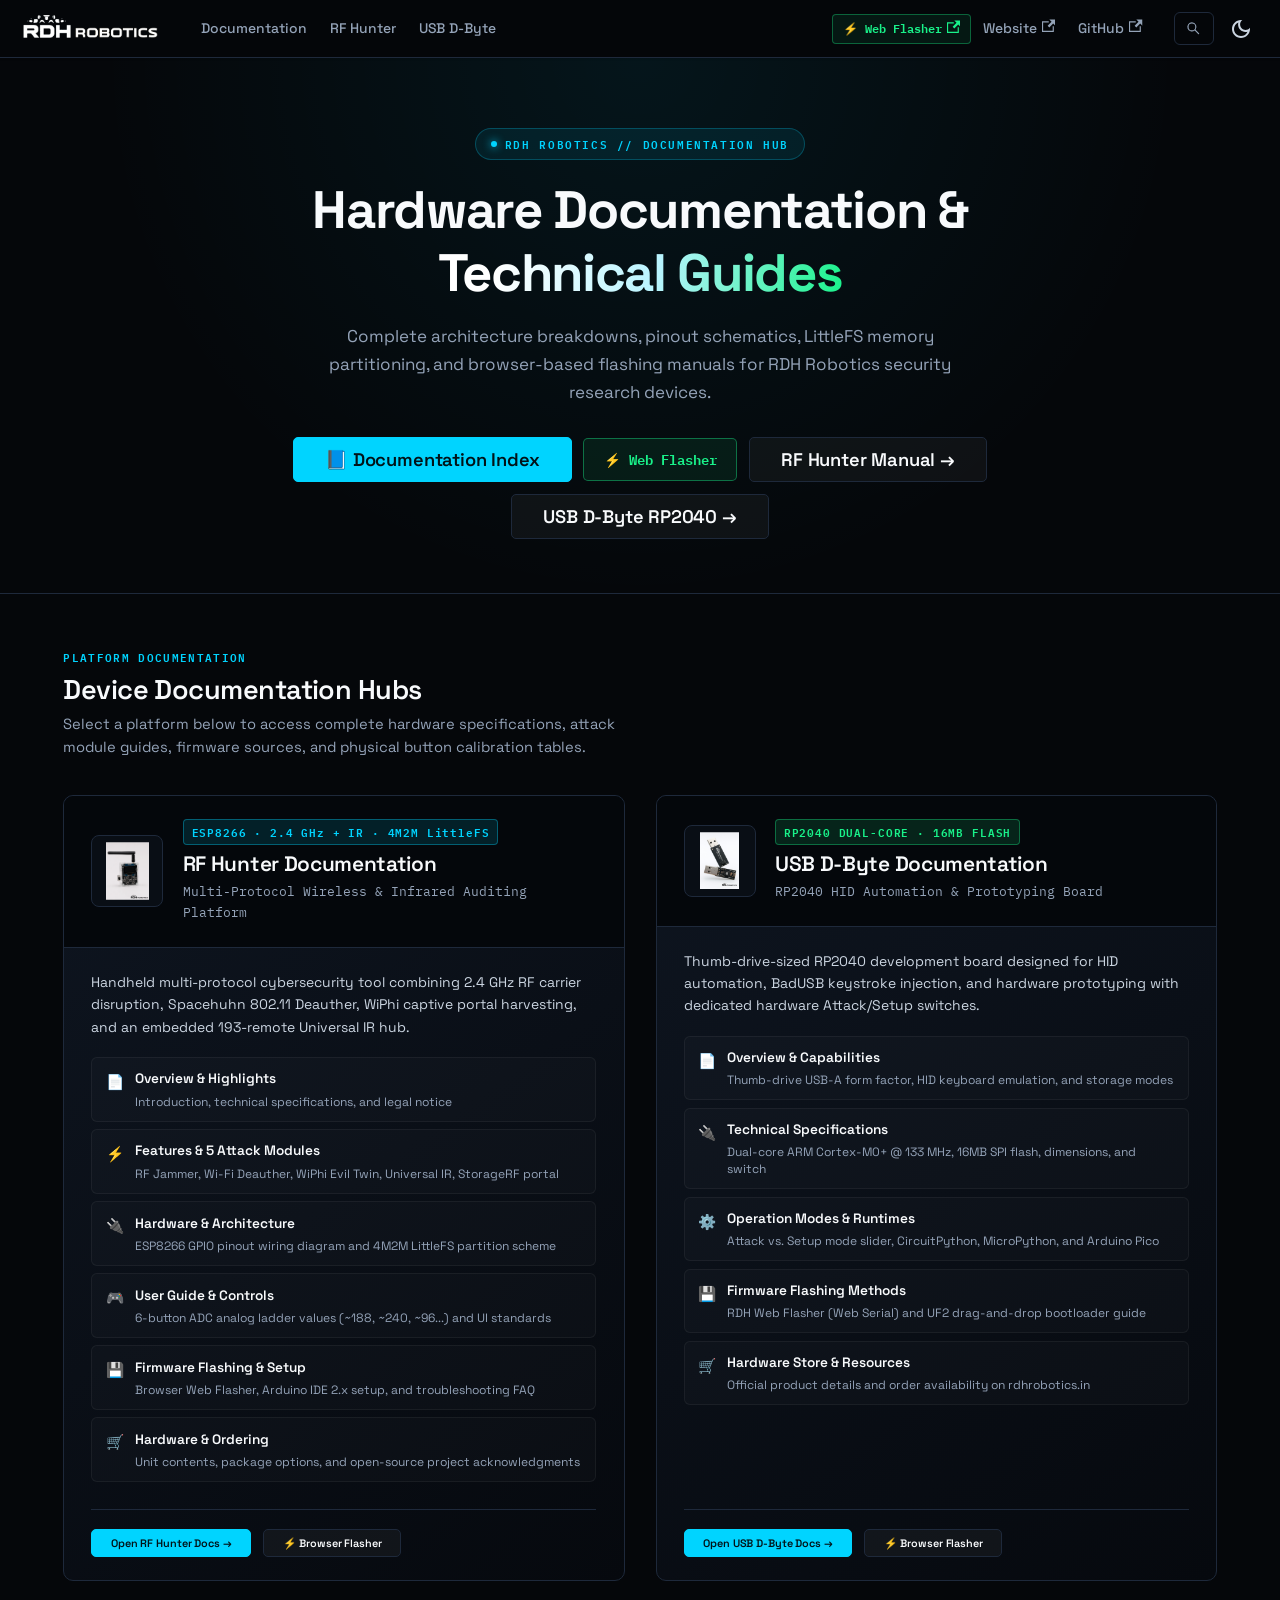
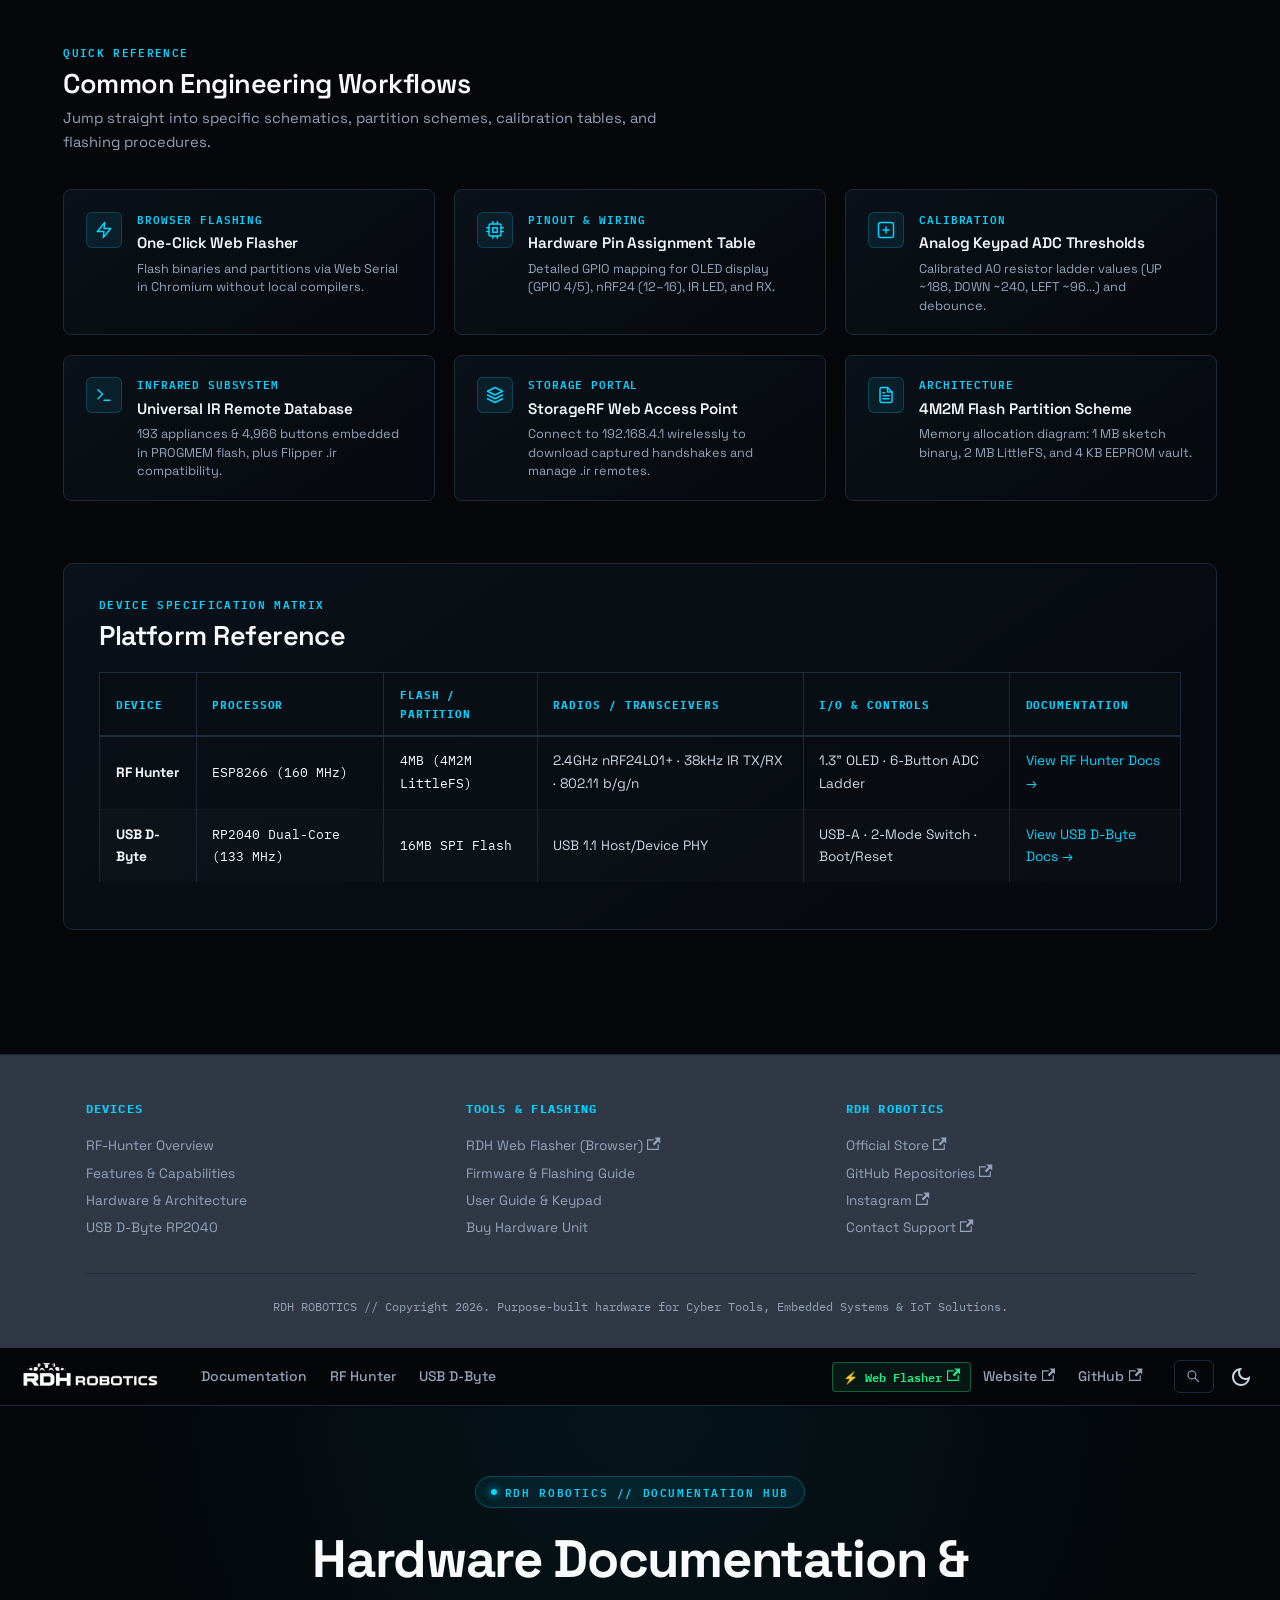
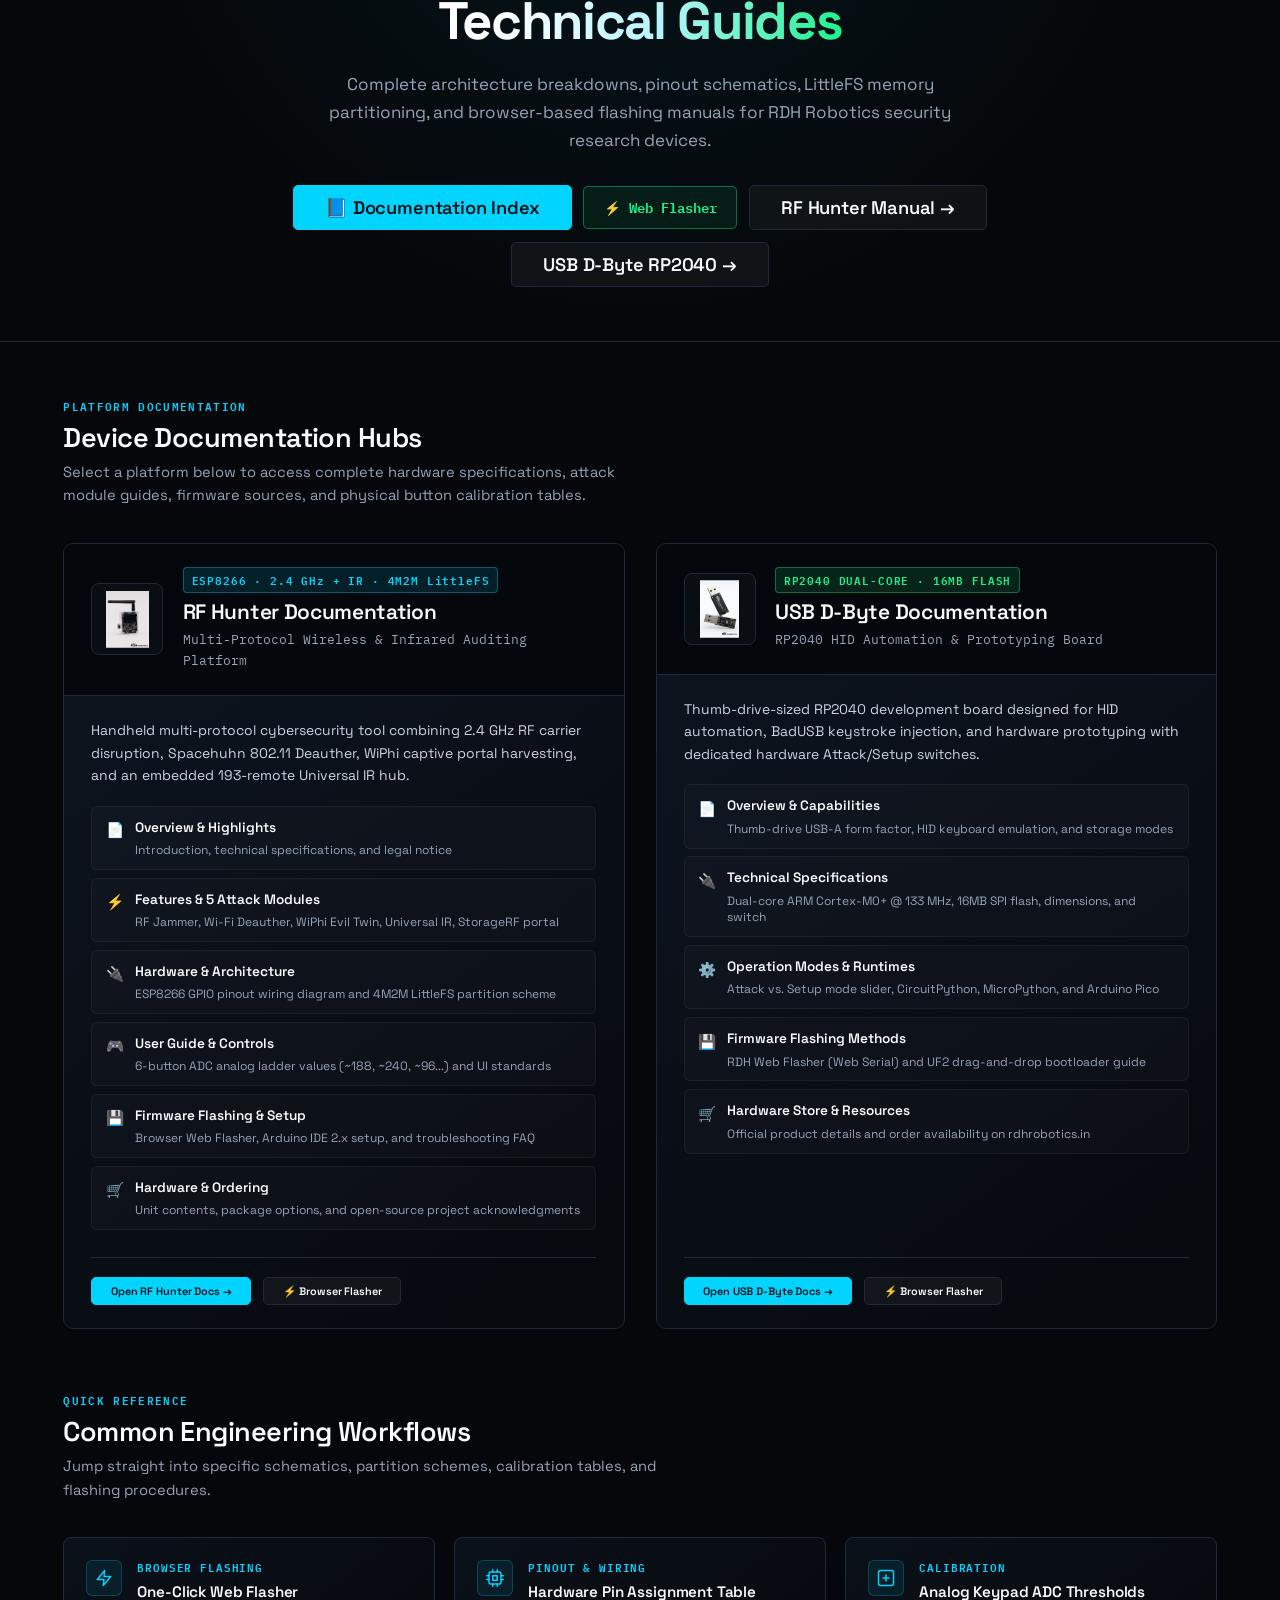
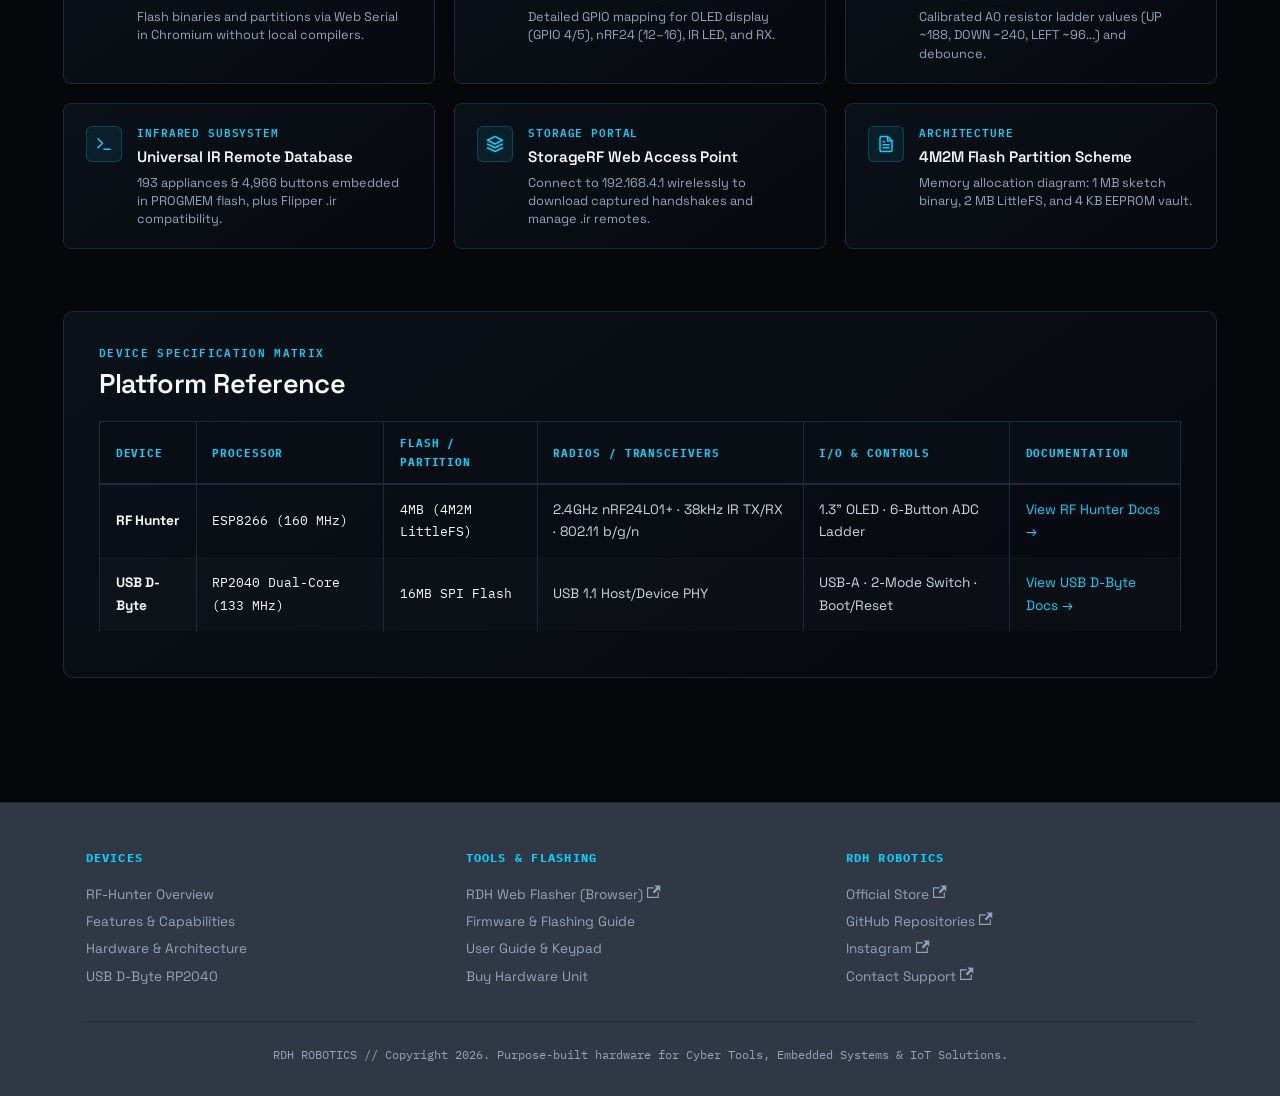
==== commit 1bd1611c: "Enhanced" ====
--- a/index.html
+++ b/index.html
@@ -1,4 +1,4 @@
-<!doctype html><html lang=en dir=ltr class="plugin-pages plugin-id-default" data-has-hydrated=false><head><meta charset=UTF-8><meta name=generator content="Docusaurus v3.10.1"><title data-rh=true>RDH Robotics — Wireless Security Research Devices | RDH Robotics Docs</title><meta data-rh=true name=viewport content="width=device-width, initial-scale=1.0"/><meta data-rh=true name=twitter:card content=summary_large_image /><meta data-rh=true property=og:image content=https://rajbhardivesh.github.io/img/logo.svg /><meta data-rh=true name=twitter:image content=https://rajbhardivesh.github.io/img/logo.svg /><meta data-rh=true property=og:url content=https://rajbhardivesh.github.io/ /><meta data-rh=true property=og:locale content=en /><meta data-rh=true name=docusaurus_locale content=en /><meta data-rh=true name=docusaurus_tag content=default /><meta data-rh=true name=docsearch:language content=en /><meta data-rh=true name=docsearch:docusaurus_tag content=default /><meta data-rh=true property=og:title content="RDH Robotics — Wireless Security Research Devices | RDH Robotics Docs"/><meta data-rh=true name=description content="Purpose-built hardware for IoT security research, RF analysis, and embedded systems."/><meta data-rh=true property=og:description content="Purpose-built hardware for IoT security research, RF analysis, and embedded systems."/><link data-rh=true rel=icon href=/img/favicon.ico /><link data-rh=true rel=canonical href=https://rajbhardivesh.github.io/ /><link data-rh=true rel=alternate href=https://rajbhardivesh.github.io/ hreflang=en /><link data-rh=true rel=alternate href=https://rajbhardivesh.github.io/ hreflang=x-default /><script data-rh=true>document.addEventListener("DOMContentLoaded",function(){void 0===window.docusaurus&&insertBanner()});function insertBanner(){var n=document.createElement("div");n.id="__docusaurus-base-url-issue-banner-container",n.innerHTML='\n<div id="__docusaurus-base-url-issue-banner" style="border: thick solid red; background-color: rgb(255, 230, 179); margin: 20px; padding: 20px; font-size: 20px;">\n   <p style="font-weight: bold; font-size: 30px;">Your Docusaurus site did not load properly.</p>\n   <p>A very common reason is a wrong site <a href="https://docusaurus.io/docs/docusaurus.config.js/#baseUrl" style="font-weight: bold;">baseUrl configuration</a>.</p>\n   <p>Current configured baseUrl = <span style="font-weight: bold; color: red;">/</span>  (default value)</p>\n   <p>We suggest trying baseUrl = <span id="__docusaurus-base-url-issue-banner-suggestion-container" style="font-weight: bold; color: green;"></span></p>\n</div>\n',document.body.prepend(n);var e=document.getElementById("__docusaurus-base-url-issue-banner-suggestion-container"),s=window.location.pathname;e.innerHTML="/"===s.substr(-1)?s:s+"/"}</script><link rel=stylesheet href=/assets/css/styles.80379d56.css /><script src=/assets/js/runtime~main.8e85492e.js defer></script><script src=/assets/js/main.5dcaf60c.js defer></script></head><body><svg style="display: none;"><defs>
+<!doctype html><html lang=en dir=ltr class="plugin-pages plugin-id-default" data-has-hydrated=false><head><meta charset=UTF-8><meta name=generator content="Docusaurus v3.10.1"><title data-rh=true>Hardware Documentation | RDH Robotics | RDH Robotics Docs</title><meta data-rh=true name=viewport content="width=device-width, initial-scale=1.0"/><meta data-rh=true name=twitter:card content=summary_large_image /><meta data-rh=true property=og:image content=https://docs.rdhrobotics.in/img/RF-Hunter.png /><meta data-rh=true name=twitter:image content=https://docs.rdhrobotics.in/img/RF-Hunter.png /><meta data-rh=true property=og:url content=https://docs.rdhrobotics.in/ /><meta data-rh=true property=og:locale content=en /><meta data-rh=true name=docusaurus_locale content=en /><meta data-rh=true name=docusaurus_tag content=default /><meta data-rh=true name=docsearch:language content=en /><meta data-rh=true name=docsearch:docusaurus_tag content=default /><meta data-rh=true name=keywords content="Cyber Tools, Embedded Systems, IoT Solutions, RF Hunter, USB D-Byte, RP2040, ESP8266, Hardware Pentesting, RDH Robotics"/><meta data-rh=true name=theme-color content=#05070A /><meta data-rh=true property=og:title content="Hardware Documentation | RDH Robotics | RDH Robotics Docs"/><meta data-rh=true name=description content="Documentation hub for RF Hunter, USB D-Byte, Web Flasher, and embedded IoT security research hardware by RDH Robotics."/><meta data-rh=true property=og:description content="Documentation hub for RF Hunter, USB D-Byte, Web Flasher, and embedded IoT security research hardware by RDH Robotics."/><link data-rh=true rel=icon href=/img/favicon.svg /><link data-rh=true rel=canonical href=https://docs.rdhrobotics.in/ /><link data-rh=true rel=alternate href=https://docs.rdhrobotics.in/ hreflang=en /><link data-rh=true rel=alternate href=https://docs.rdhrobotics.in/ hreflang=x-default /><script data-rh=true>document.addEventListener("DOMContentLoaded",function(){void 0===window.docusaurus&&insertBanner()});function insertBanner(){var n=document.createElement("div");n.id="__docusaurus-base-url-issue-banner-container",n.innerHTML='\n<div id="__docusaurus-base-url-issue-banner" style="border: thick solid red; background-color: rgb(255, 230, 179); margin: 20px; padding: 20px; font-size: 20px;">\n   <p style="font-weight: bold; font-size: 30px;">Your Docusaurus site did not load properly.</p>\n   <p>A very common reason is a wrong site <a href="https://docusaurus.io/docs/docusaurus.config.js/#baseUrl" style="font-weight: bold;">baseUrl configuration</a>.</p>\n   <p>Current configured baseUrl = <span style="font-weight: bold; color: red;">/</span>  (default value)</p>\n   <p>We suggest trying baseUrl = <span id="__docusaurus-base-url-issue-banner-suggestion-container" style="font-weight: bold; color: green;"></span></p>\n</div>\n',document.body.prepend(n);var e=document.getElementById("__docusaurus-base-url-issue-banner-suggestion-container"),s=window.location.pathname;e.innerHTML="/"===s.substr(-1)?s:s+"/"}</script><link rel=preconnect href=https://fonts.googleapis.com><link rel=preconnect href=https://fonts.gstatic.com crossorigin=anonymous><link rel=stylesheet href="https://fonts.googleapis.com/css2?family=IBM+Plex+Mono:ital,wght@0,400;0,500;0,600;0,700;1,400&family=Space+Grotesk:wght@400;500;600;700&display=swap"><link rel=stylesheet href=/assets/css/styles.5d76ce7a.css /><script src=/assets/js/runtime~main.bdf27f00.js defer></script><script src=/assets/js/main.3d0b415b.js defer></script></head><body><svg style="display: none;"><defs>
 <symbol id=theme-svg-external-link viewBox="0 0 24 24"><path fill=currentColor d="M21 13v10h-21v-19h12v2h-10v15h17v-8h2zm3-12h-10.988l4.035 4-6.977 7.07 2.828 2.828 6.977-7.07 4.125 4.172v-11z"/></symbol>
 </defs></svg>
-<script>!function(){var t=function(){try{return new URLSearchParams(window.location.search).get("docusaurus-theme")}catch(t){}}()||function(){try{return window.localStorage.getItem("theme-905")}catch(t){}}();document.documentElement.setAttribute("data-theme",t||(window.matchMedia("(prefers-color-scheme: dark)").matches?"dark":"light")),document.documentElement.setAttribute("data-theme-choice",t||"system")}(),function(){try{for(var[t,e]of new URLSearchParams(window.location.search).entries())if(t.startsWith("docusaurus-data-")){var a=t.replace("docusaurus-data-","data-");document.documentElement.setAttribute(a,e)}}catch(t){}}()</script><div id=__docusaurus><div role=region aria-label="Skip to main content"><a class=skipToContent_fXgn href=#__docusaurus_skipToContent_fallback>Skip to main content</a></div><nav aria-label=Main class="theme-layout-navbar navbar navbar--fixed-top"><div class=navbar__inner><div class="theme-layout-navbar-left navbar__items"><button aria-label="Toggle navigation bar" aria-expanded=false class="navbar__toggle clean-btn" type=button><svg width=30 height=30 viewBox="0 0 30 30" aria-hidden=true><path stroke=currentColor stroke-linecap=round stroke-miterlimit=10 stroke-width=2 d="M4 7h22M4 15h22M4 23h22"/></svg></button><a class=navbar__brand href=/><b class="navbar__title text--truncate">RDH Robotics Docs</b></a></div><div class="theme-layout-navbar-right navbar__items navbar__items--right"><div class=navbarSearchContainer_Bca1><form class=navbar-search role=search><button class=navbar-search__toggle type=button aria-label="Open search"><svg aria-hidden=true viewBox="0 0 24 24" width=20 height=20><path fill=currentColor d="M9.5 4a5.5 5.5 0 0 1 4.38 8.83l4.15 4.14a.75.75 0 0 1-1.06 1.06l-4.14-4.15A5.5 5.5 0 1 1 9.5 4Zm0 1.5a4 4 0 1 0 0 8 4 4 0 0 0 0-8Z"/></svg></button><input class=navbar-search__input type=search placeholder="Search docs" aria-label="Search documentation" value="" /></form></div><a href=https://github.com/rdhrobotics target=_blank rel="noopener noreferrer" class="navbar__item navbar__link">GitHub<svg width=13.5 height=13.5 aria-label="(opens in new tab)" class=iconExternalLink_nPIU><use href=#theme-svg-external-link /></svg></a><a href=https://rdhrobotics.in target=_blank rel="noopener noreferrer" class="navbar__item navbar__link">Website<svg width=13.5 height=13.5 aria-label="(opens in new tab)" class=iconExternalLink_nPIU><use href=#theme-svg-external-link /></svg></a><div class="toggle_vylO colorModeToggle_DEke"><button class="clean-btn toggleButton_gllP toggleButtonDisabled_aARS" type=button disabled title="system mode" aria-label="Switch between dark and light mode (currently system mode)"><svg viewBox="0 0 24 24" width=24 height=24 aria-hidden=true class="toggleIcon_g3eP lightToggleIcon_pyhR"><path fill=currentColor d="M12,9c1.65,0,3,1.35,3,3s-1.35,3-3,3s-3-1.35-3-3S10.35,9,12,9 M12,7c-2.76,0-5,2.24-5,5s2.24,5,5,5s5-2.24,5-5 S14.76,7,12,7L12,7z M2,13l2,0c0.55,0,1-0.45,1-1s-0.45-1-1-1l-2,0c-0.55,0-1,0.45-1,1S1.45,13,2,13z M20,13l2,0c0.55,0,1-0.45,1-1 s-0.45-1-1-1l-2,0c-0.55,0-1,0.45-1,1S19.45,13,20,13z M11,2v2c0,0.55,0.45,1,1,1s1-0.45,1-1V2c0-0.55-0.45-1-1-1S11,1.45,11,2z M11,20v2c0,0.55,0.45,1,1,1s1-0.45,1-1v-2c0-0.55-0.45-1-1-1C11.45,19,11,19.45,11,20z M5.99,4.58c-0.39-0.39-1.03-0.39-1.41,0 c-0.39,0.39-0.39,1.03,0,1.41l1.06,1.06c0.39,0.39,1.03,0.39,1.41,0s0.39-1.03,0-1.41L5.99,4.58z M18.36,16.95 c-0.39-0.39-1.03-0.39-1.41,0c-0.39,0.39-0.39,1.03,0,1.41l1.06,1.06c0.39,0.39,1.03,0.39,1.41,0c0.39-0.39,0.39-1.03,0-1.41 L18.36,16.95z M19.42,5.99c0.39-0.39,0.39-1.03,0-1.41c-0.39-0.39-1.03-0.39-1.41,0l-1.06,1.06c-0.39,0.39-0.39,1.03,0,1.41 s1.03,0.39,1.41,0L19.42,5.99z M7.05,18.36c0.39-0.39,0.39-1.03,0-1.41c-0.39-0.39-1.03-0.39-1.41,0l-1.06,1.06 c-0.39,0.39-0.39,1.03,0,1.41s1.03,0.39,1.41,0L7.05,18.36z"/></svg><svg viewBox="0 0 24 24" width=24 height=24 aria-hidden=true class="toggleIcon_g3eP darkToggleIcon_wfgR"><path fill=currentColor d="M9.37,5.51C9.19,6.15,9.1,6.82,9.1,7.5c0,4.08,3.32,7.4,7.4,7.4c0.68,0,1.35-0.09,1.99-0.27C17.45,17.19,14.93,19,12,19 c-3.86,0-7-3.14-7-7C5,9.07,6.81,6.55,9.37,5.51z M12,3c-4.97,0-9,4.03-9,9s4.03,9,9,9s9-4.03,9-9c0-0.46-0.04-0.92-0.1-1.36 c-0.98,1.37-2.58,2.26-4.4,2.26c-2.98,0-5.4-2.42-5.4-5.4c0-1.81,0.89-3.42,2.26-4.4C12.92,3.04,12.46,3,12,3L12,3z"/></svg><svg viewBox="0 0 24 24" width=24 height=24 aria-hidden=true class="toggleIcon_g3eP systemToggleIcon_QzmC"><path fill=currentColor d="m12 21c4.971 0 9-4.029 9-9s-4.029-9-9-9-9 4.029-9 9 4.029 9 9 9zm4.95-13.95c1.313 1.313 2.05 3.093 2.05 4.95s-0.738 3.637-2.05 4.95c-1.313 1.313-3.093 2.05-4.95 2.05v-14c1.857 0 3.637 0.737 4.95 2.05z"/></svg></button></div></div></div><div role=presentation class=navbar-sidebar__backdrop></div></nav><div id=__docusaurus_skipToContent_fallback class="theme-layout-main main-wrapper mainWrapper_z2l0"><header class="hero_aEcG heroLight_Zy8_"><div class="container heroContainer_i2aB"><div class=brandSection_exKd><h1 class=heroTitle_qg2I>RDH Robotics Docs</h1><p class=heroSubtitle_jFu1>Purpose-built hardware for IoT security research, RF analysis, and embedded systems exploration.<div class=heroCtas_rCrO><a href=https://www.rdhrobotics.in target=_blank rel="noopener noreferrer" class="button button--primary button--lg">Get Devices</a><a class="button button--secondary button--lg" href=/docs/intro>View All Docs</a></div></div><hr class=divider_ODZq /><section class=deviceSection_gvRC><div class=deviceSectionHeader_e5YT><h2 class=deviceSectionTitle_jl0S>Select a Device</h2><span class=deviceCount_M5NT>2<!-- --> devices available</span></div><div class=deviceGrid_cJya><div class=deviceCard_G2VZ role=button tabindex=0 aria-pressed=false><div class=deviceCardHeader_lcBn><span class=deviceIconWrap_8QQf><svg version=1.0 xmlns=http://www.w3.org/2000/svg width=350.000000pt height=289.000000pt viewBox="0 0 350.000000 289.000000" preserveAspectRatio="xMidYMid meet"> <g transform="translate(0.000000,289.000000) scale(0.100000,-0.100000)" fill=currentColor stroke=currentColor> <path d="M2270 2553 c-188 -31 -275 -105 -389 -331 -80 -157 -116 -179 -231 -146 -104 29 -100 29 -100 1 0 -48 22 -74 96 -118 119 -70 115 -104 -11 -94 -96 8 -145 -6 -110 -31 10 -8 31 -14 47 -14 42 0 95 -35 183 -119 82 -79 139 -120 256 -185 89 -48 91 -58 30 -117 -122 -117 -342 -174 -501 -130 -46 13 -104 21 -152 21 -77 0 -78 0 -78 -25 0 -14 -3 -25 -6 -25 -18 0 -227 57 -329 91 -119 38 -121 39 -134 76 -26 75 -43 101 -76 119 -18 10 -36 25 -38 35 -5 17 -84 49 -123 49 -25 0 -54 -34 -54 -62 0 -25 -25 -35 -105 -43 -124 -13 -127 -20 -48 -116 60 -73 82 -83 107 -47 14 20 18 21 56 8 47 -15 46 -14 20 -47 -46 -59 -2 -143 75 -143 19 0 36 -4 39 -9 3 -4 37 -11 76 -13 50 -4 77 -11 91 -24 12 -10 33 -24 47 -31 24 -10 18 -11 -48 -12 -41 -1 -95 -6 -120 -12 -145 -34 -220 -38 -302 -17 -82 20 -108 19 -108 -6 0 -53 208 -112 364 -102 174 11 273 1 263 -27 -5 -16 -93 -21 -139 -7 -79 23 -316 15 -383 -13 -99 -43 -71 -90 30 -51 48 18 108 16 213 -6 60 -13 67 -25 19 -35 -17 -4 -40 -9 -49 -11 -20 -6 -23 -39 -8 -80 10 -26 7 -32 -55 -94 -83 -84 -83 -92 5 -119 105 -33 125 -33 123 4 -3 34 10 45 55 45 28 0 32 -3 32 -28 0 -81 87 -121 147 -68 16 14 45 39 66 57 21 18 49 53 62 79 26 51 39 60 90 60 24 0 58 17 122 59 133 89 190 99 301 55 127 -51 269 -160 308 -236 l15 -30 -62 4 c-76 4 -86 -11 -30 -46 230 -146 658 -194 932 -105 259 84 414 304 414 589 0 134 -2 144 -63 265 -50 100 -106 180 -185 262 -97 101 -92 106 102 97 158 -7 197 1 221 47 7 11 20 29 31 40 12 12 19 33 19 59 0 46 0 46 -150 105 -180 71 -188 83 -241 375 -23 125 -47 176 -107 230 -131 118 -337 174 -522 143z m236 -108 c10 -8 38 -15 61 -15 23 0 45 -4 48 -10 3 -5 14 -10 24 -10 10 0 26 -9 36 -20 10 -11 23 -20 29 -20 17 0 59 -49 78 -91 9 -21 14 -39 11 -39 -3 0 4 -9 16 -19 24 -21 21 -41 -6 -41 -8 0 -52 19 -98 41 -105 52 -195 62 -260 29 -37 -18 -37 -20 -10 -15 77 14 117 17 113 9 -37 -76 -40 -89 -29 -124 38 -128 214 -127 246 2 5 20 11 24 32 20 18 -3 31 1 41 14 14 18 14 18 6 -1 -11 -28 -6 -145 8 -172 6 -13 20 -23 31 -23 18 0 18 -3 -7 -32 -67 -84 -79 -131 -60 -246 19 -116 18 -131 -3 -128 -22 4 -33 -11 -33 -46 0 -42 10 -61 26 -47 15 12 38 3 29 -12 -4 -5 -1 -9 4 -9 6 0 11 -7 11 -15 0 -8 5 -15 10 -15 6 0 10 -9 10 -20 0 -11 4 -20 10 -20 5 0 7 -7 4 -15 -5 -11 -2 -13 11 -9 14 6 16 3 10 -15 -4 -14 -3 -21 5 -19 7 2 16 -5 21 -14 5 -10 14 -26 19 -35 6 -10 13 -26 16 -35 4 -10 9 -18 13 -18 19 0 62 -114 76 -204 19 -112 15 -152 -22 -251 -41 -110 -53 -135 -74 -148 -10 -6 -19 -17 -19 -23 0 -14 -35 -54 -47 -54 -6 0 -18 -9 -28 -20 -10 -11 -29 -20 -41 -20 -15 0 -22 -5 -18 -13 2 -7 -3 -13 -13 -14 -10 -1 -45 -14 -78 -29 -42 -19 -74 -26 -108 -25 -27 1 -47 -2 -44 -6 3 -5 -36 -5 -86 -1 -50 4 -108 3 -129 -1 -22 -5 -38 -5 -38 0 0 5 -32 9 -72 9 -109 0 -220 38 -196 68 12 15 11 16 -5 3 -21 -17 -36 -3 -37 34 0 26 -20 58 -20 33 0 -9 4 -28 10 -42 5 -14 6 -26 2 -27 -4 0 -17 -2 -29 -5 -18 -3 -24 2 -29 24 -9 34 -53 102 -67 102 -6 0 -7 3 -3 7 4 4 23 -10 41 -32 25 -29 34 -35 35 -22 0 9 5 17 10 17 12 0 13 -17 1 -24 -10 -7 -2 -56 10 -56 5 0 6 7 3 15 -9 24 5 65 22 65 8 0 12 5 9 10 -4 6 -10 8 -14 6 -9 -6 -39 20 -61 54 -18 26 -69 55 -92 52 -9 -2 -19 2 -23 8 -4 7 0 10 10 8 10 -2 20 3 22 10 3 8 -1 10 -12 5 -15 -5 -16 -3 -7 14 14 26 -2 43 -41 43 -22 0 -28 4 -23 15 3 9 0 15 -10 15 -8 0 -12 -4 -9 -10 3 -5 1 -10 -4 -10 -6 0 -11 3 -11 8 0 4 -18 15 -40 25 -22 9 -40 21 -40 27 0 5 -7 10 -15 10 -9 0 -18 7 -21 15 -5 13 -8 13 -21 0 -20 -20 -57 -20 -49 0 3 8 1 15 -4 15 -6 0 -10 -5 -10 -10 0 -6 -8 -5 -19 2 -15 9 -23 9 -36 -2 -9 -8 -35 -15 -58 -18 -23 -2 -43 -8 -45 -13 -2 -5 -14 -9 -27 -9 -12 0 -29 -7 -36 -16 -8 -9 -30 -27 -49 -39 -19 -13 -44 -31 -55 -41 -27 -25 -85 -57 -91 -51 -3 3 3 8 14 11 11 4 24 22 30 45 15 50 15 53 -5 50 -39 -3 -63 2 -61 13 2 7 -7 14 -20 16 -15 2 -22 -2 -22 -13 0 -15 -2 -15 -17 1 -17 17 -18 17 -21 -4 -2 -12 -8 -22 -14 -22 -5 0 -8 7 -4 15 3 8 1 15 -4 15 -6 0 -10 -5 -10 -11 0 -5 -4 -7 -10 -4 -6 3 -7 -1 -4 -9 7 -19 9 -19 -58 -5 -154 30 -310 112 -182 95 205 -27 285 -17 269 33 -10 31 -59 41 -219 43 -122 1 -136 3 -71 7 79 6 84 20 7 22 -20 1 -28 4 -18 6 13 4 15 7 7 13 -27 16 135 43 221 37 75 -6 197 -37 224 -58 18 -14 127 -39 172 -39 115 0 130 69 18 81 -62 7 -92 22 -36 19 52 -4 70 -1 70 10 0 7 -28 10 -75 8 -44 -2 -74 -7 -73 -13 2 -5 11 -9 21 -8 10 2 15 -1 12 -7 -23 -37 -330 44 -330 85 0 13 -8 21 -22 23 -13 2 -23 8 -23 13 0 13 46 11 118 -6 80 -19 188 -23 204 -7 9 9 7 19 -10 42 l-23 30 38 -14 c21 -7 63 -19 93 -26 30 -7 60 -16 65 -20 11 -8 126 4 145 15 7 4 10 18 7 31 -3 20 -2 22 10 13 7 -7 12 -17 10 -22 -2 -6 6 -20 17 -31 13 -13 21 -16 24 -8 5 17 104 15 128 -2 18 -14 18 -15 -6 -25 -22 -8 -18 -10 25 -10 51 0 142 15 115 19 -8 1 -22 3 -30 4 -8 2 -25 3 -38 4 -14 1 -20 6 -16 13 3 6 16 8 28 5 28 -7 97 14 89 28 -3 6 0 5 8 -1 7 -7 21 -13 31 -13 11 0 18 -6 16 -14 -2 -8 -1 -16 2 -18 11 -6 91 70 81 76 -5 4 -12 2 -16 -4 -3 -5 -16 -10 -27 -10 -20 0 -19 3 10 31 37 36 39 44 15 59 -17 11 -17 11 0 6 9 -3 17 -1 17 4 0 6 8 10 17 10 15 0 14 -2 -3 -14 -17 -13 -15 -14 28 -13 53 2 63 14 46 52 -9 19 -14 22 -25 14 -9 -9 -13 -8 -13 0 0 6 4 11 9 11 5 0 20 19 34 43 23 38 24 44 11 64 -19 29 -18 54 1 29 8 -10 16 -24 18 -30 2 -7 9 -6 18 4 19 20 21 50 3 43 -9 -3 -14 2 -14 14 0 26 -33 55 -54 47 -9 -3 -16 -1 -16 5 0 20 -69 79 -102 86 -46 11 -106 64 -114 100 -5 29 -8 30 -45 27 -26 -3 -39 0 -39 8 0 7 -8 10 -19 7 -10 -2 -25 -1 -32 4 -10 6 -8 9 9 9 15 0 26 7 29 20 3 11 10 20 15 20 5 0 -2 20 -15 45 -14 25 -21 45 -16 45 5 0 9 -4 9 -10 0 -5 4 -10 10 -10 11 0 1 32 -12 41 -5 3 -2 12 7 19 13 11 14 10 9 -4 -5 -12 -2 -15 10 -10 9 3 16 12 16 20 0 19 9 18 33 -3 15 -13 21 -15 24 -5 3 6 11 12 18 12 8 0 17 15 21 35 3 19 10 38 15 40 4 3 6 12 2 21 -5 13 -8 13 -25 -3 -17 -16 -18 -16 -12 0 3 9 10 17 15 17 5 0 9 8 9 18 1 12 6 8 16 -12 10 -17 19 -24 23 -18 3 6 15 10 26 8 27 -4 55 15 55 36 0 10 5 18 11 18 5 0 8 4 4 9 -3 5 -1 12 4 16 5 3 9 18 7 33 -5 49 13 70 35 41 16 -21 19 -22 19 -6 0 11 10 33 22 50 12 17 17 27 10 23 -21 -13 -13 5 11 25 24 20 42 25 31 8 -3 -6 12 1 35 15 22 14 50 26 62 26 15 0 19 5 15 15 -7 19 -18 16 104 25 58 3 108 7 111 8 3 1 14 -5 25 -13z m-266 -14 c0 -5 -7 -11 -15 -15 -9 -3 -15 0 -15 9 0 8 7 15 15 15 8 0 15 -4 15 -9z m-190 -16 c0 -3 -2 -5 -5 -5 -3 0 -5 2 -5 5 0 3 2 5 5 5 3 0 5 -2 5 -5z m40 1 c0 -3 -4 -8 -10 -11 -5 -3 -10 -1 -10 4 0 6 5 11 10 11 6 0 10 -2 10 -4z m-40 -41 c0 -3 -2 -5 -5 -5 -3 0 -5 2 -5 5 0 3 2 5 5 5 3 0 5 -2 5 -5z m-40 -10 c0 -3 -2 -5 -5 -5 -3 0 -5 2 -5 5 0 3 2 5 5 5 3 0 5 -2 5 -5z m70 -9 c0 -3 -5 -8 -12 -12 -7 -4 -8 -3 -4 4 7 12 16 16 16 8z m-80 -11 c0 -3 -2 -5 -5 -5 -3 0 -5 2 -5 5 0 3 2 5 5 5 3 0 5 -2 5 -5z m-36 -81 c3 -8 2 -12 -4 -9 -6 3 -10 10 -10 16 0 14 7 11 14 -7z m33 -21 c-4 -3 -7 0 -7 7 0 7 3 10 7 7 3 -4 3 -10 0 -14z m-33 -29 c3 -8 2 -12 -4 -9 -6 3 -10 10 -10 16 0 14 7 11 14 -7z m654 0 c38 -11 26 -49 -15 -48 -41 2 -45 -25 -8 -61 43 -44 115 -12 115 50 0 15 4 24 10 20 38 -24 -24 -115 -79 -115 -67 0 -114 93 -72 144 15 18 17 18 49 10z m-698 -19 c0 -8 -4 -15 -10 -15 -5 0 -7 7 -4 15 4 8 8 15 10 15 2 0 4 -7 4 -15z m40 -20 c0 -3 -2 -5 -5 -5 -3 0 -5 2 -5 5 0 3 2 5 5 5 3 0 5 -2 5 -5z m-50 -10 c0 -3 -2 -5 -5 -5 -3 0 -5 2 -5 5 0 3 2 5 5 5 3 0 5 -2 5 -5z m-73 -117 c-3 -7 -5 -2 -5 12 0 14 2 19 5 13 2 -7 2 -19 0 -25z m-7 -30 c0 -4 -5 -8 -11 -8 -5 0 -7 5 -4 10 6 10 -8 14 -34 10 -13 -1 -13 1 -2 14 14 17 51 -2 51 -26z m-90 17 c0 -3 -2 -5 -5 -5 -3 0 -5 2 -5 5 0 3 2 5 5 5 3 0 5 -2 5 -5z m-23 -22 c-4 -3 -10 -3 -14 0 -3 4 0 7 7 7 7 0 10 -3 7 -7z m-17 -27 c0 -2 -7 -6 -15 -10 -8 -3 -15 -1 -15 4 0 6 7 10 15 10 8 0 15 -2 15 -4z m20 -11 c0 -3 -2 -5 -5 -5 -3 0 -5 2 -5 5 0 3 2 5 5 5 3 0 5 -2 5 -5z m-10 -180 c0 -3 -2 -5 -5 -5 -3 0 -5 2 -5 5 0 3 2 5 5 5 3 0 5 -2 5 -5z m100 -30 c0 -3 -2 -5 -5 -5 -3 0 -5 2 -5 5 0 3 2 5 5 5 3 0 5 -2 5 -5z m-10 -20 c0 -3 -2 -5 -5 -5 -3 0 -5 2 -5 5 0 3 2 5 5 5 3 0 5 -2 5 -5z m40 0 c0 -3 -2 -5 -5 -5 -3 0 -5 2 -5 5 0 3 2 5 5 5 3 0 5 -2 5 -5z m-50 -30 c0 -3 -2 -5 -5 -5 -3 0 -5 2 -5 5 0 3 2 5 5 5 3 0 5 -2 5 -5z m-1190 -160 c0 -3 -2 -5 -5 -5 -3 0 -5 2 -5 5 0 3 2 5 5 5 3 0 5 -2 5 -5z m28 -43 c2 -7 -1 -12 -7 -12 -6 0 -11 5 -11 10 0 6 -4 10 -10 10 -5 0 -7 -7 -4 -15 4 -10 16 -13 37 -11 70 8 157 -65 157 -131 0 -7 5 -13 12 -13 6 0 8 -3 5 -7 -4 -4 10 -15 30 -24 27 -13 32 -19 18 -19 -20 -1 -20 -1 -1 -15 20 -15 20 -15 0 -16 -18 0 -19 -1 0 -8 16 -6 11 -11 -30 -31 -56 -27 -98 -34 -122 -20 -12 7 -13 9 -3 10 10 0 11 3 2 14 -7 8 -21 12 -31 9 -22 -6 -28 12 -7 20 6 2 8 8 4 13 -5 5 -13 1 -18 -9 -15 -26 -32 -21 -18 6 l11 22 -23 -23 c-21 -20 -22 -24 -10 -45 13 -20 13 -21 -2 -8 -21 17 -22 40 -1 69 24 35 94 20 94 -21 0 -26 29 -28 80 -4 51 23 63 37 33 37 -23 0 -183 52 -245 80 -50 22 -64 36 -25 25 21 -6 21 -6 3 9 -11 9 -25 16 -32 16 -21 0 -23 56 -2 57 15 2 16 -2 8 -18 -8 -14 -8 -20 2 -23 104 -32 215 -69 228 -76 27 -14 29 -2 9 40 -26 53 -89 84 -89 44 0 -9 -6 -13 -12 -10 -7 2 -31 10 -53 17 -52 16 -50 14 -35 48 12 30 48 32 58 3z m1447 8 c3 -5 4 -10 1 -10 -3 0 -8 5 -11 10 -3 6 -4 10 -1 10 3 0 8 -4 11 -10z m45 5 c0 -3 -2 -5 -5 -5 -3 0 -5 2 -5 5 0 3 2 5 5 5 3 0 5 -2 5 -5z m700 1 c0 -3 -5 -8 -12 -12 -7 -4 -8 -3 -4 4 7 12 16 16 16 8z m-680 -26 c0 -5 -2 -10 -4 -10 -3 0 -8 5 -11 10 -3 6 -1 10 4 10 6 0 11 -4 11 -10z m-1410 -5 c0 -3 -2 -5 -5 -5 -3 0 -5 2 -5 5 0 3 2 5 5 5 3 0 5 -2 5 -5z m2110 -10 c0 -3 -2 -5 -5 -5 -3 0 -5 2 -5 5 0 3 2 5 5 5 3 0 5 -2 5 -5z m-2360 -10 c0 -3 -2 -5 -5 -5 -3 0 -5 2 -5 5 0 3 2 5 5 5 3 0 5 -2 5 -5z m2405 -25 c3 -5 4 -10 1 -10 -3 0 -8 5 -11 10 -3 6 -4 10 -1 10 3 0 8 -4 11 -10z m-2165 -25 c7 -9 11 -18 8 -20 -9 -10 -38 7 -38 21 0 18 14 18 30 -1z m2170 -20 c0 -3 -2 -5 -5 -5 -3 0 -5 2 -5 5 0 3 2 5 5 5 3 0 5 -2 5 -5z m-2063 -42 c-4 -3 -10 -3 -14 0 -3 4 0 7 7 7 7 0 10 -3 7 -7z m18 -23 c3 -5 2 -10 -4 -10 -5 0 -13 5 -16 10 -3 6 -2 10 4 10 5 0 13 -4 16 -10z m1208 -24 c-3 -4 -9 -2 -14 5 -13 22 -11 31 5 17 8 -7 12 -17 9 -22z m24 17 c-4 -3 -7 0 -7 7 0 7 3 10 7 7 3 -4 3 -10 0 -14z m-1333 -39 c18 -7 12 -24 -10 -24 -8 0 -14 7 -14 15 0 17 2 18 24 9z m161 -14 c3 -5 1 -10 -4 -10 -6 0 -11 5 -11 10 0 6 2 10 4 10 3 0 8 -4 11 -10z m-268 -57 c-4 -3 -7 0 -7 7 0 7 3 10 7 7 3 -4 3 -10 0 -14z m376 -4 c125 -28 140 -33 145 -47 6 -19 -79 -15 -160 8 -40 11 -90 20 -112 20 -38 0 -39 0 -21 20 23 25 35 25 148 -1z m440 7 c32 -24 21 -39 -23 -32 -42 7 -80 25 -80 38 0 13 84 8 103 -6z m-333 -1 c0 -3 -2 -5 -5 -5 -3 0 -5 2 -5 5 0 3 2 5 5 5 3 0 5 -2 5 -5z m227 -42 c-4 -3 -10 -3 -14 0 -3 4 0 7 7 7 7 0 10 -3 7 -7z m-499 -13 c-20 -12 -107 -22 -120 -14 -20 12 18 24 77 24 44 -1 55 -3 43 -10z m542 0 c-19 -13 -30 -13 -30 0 0 6 10 10 23 10 18 0 19 -2 7 -10z m-493 -57 c-4 -3 -10 -3 -14 0 -3 4 0 7 7 7 7 0 10 -3 7 -7z m461 -109 c29 -9 -2 -24 -51 -24 -65 0 -136 18 -117 30 13 8 139 3 168 -6z m-701 -11 c-4 -3 -10 -3 -14 0 -3 4 0 7 7 7 7 0 10 -3 7 -7z m-20 -99 c-3 -3 -12 -4 -19 -1 -8 3 -5 6 6 6 11 1 17 -2 13 -5z m1043 -89 c0 -3 -2 -5 -5 -5 -3 0 -5 2 -5 5 0 3 2 5 5 5 3 0 5 -2 5 -5z m-910 -29 c0 -22 16 -27 44 -15 27 12 156 -39 156 -62 0 -5 14 -9 31 -9 29 0 31 -2 25 -27 -5 -17 -3 -29 6 -35 9 -6 6 -7 -8 -3 -18 5 -197 -37 -258 -61 -14 -5 -17 -4 -12 4 9 15 5 15 -30 2 -22 -9 -25 -8 -16 2 8 10 3 13 -23 14 -20 0 -31 -4 -28 -9 3 -6 1 -7 -5 -3 -7 4 -12 14 -12 22 0 8 -5 12 -11 9 -6 -4 -8 -14 -5 -22 3 -8 1 -11 -5 -8 -5 4 -18 1 -27 -7 -9 -7 -1 5 18 27 28 32 36 36 38 23 4 -23 17 -23 126 6 50 13 103 27 119 30 50 12 17 48 -55 60 -35 6 -38 5 -38 -16 0 -20 -8 -26 -47 -37 -27 -8 -53 -16 -59 -18 -9 -3 -40 106 -31 112 4 4 91 33 100 34 4 1 7 -5 7 -13z m357 -13 c6 -19 -57 -53 -97 -53 -32 0 -80 33 -68 46 20 19 160 25 165 7z m603 2 c0 -3 -2 -5 -5 -5 -3 0 -5 2 -5 5 0 3 2 5 5 5 3 0 5 -2 5 -5z m-864 -79 c18 -14 18 -15 -9 -21 -32 -8 -42 -2 -34 20 8 19 18 19 43 1z m224 -1 c0 -3 -2 -5 -5 -5 -3 0 -5 2 -5 5 0 3 2 5 5 5 3 0 5 -2 5 -5z m700 0 c0 -3 -2 -5 -5 -5 -3 0 -5 2 -5 5 0 3 2 5 5 5 3 0 5 -2 5 -5z m-730 -9 c0 -3 -4 -8 -10 -11 -5 -3 -10 -1 -10 4 0 6 5 11 10 11 6 0 10 -2 10 -4z m780 -31 c0 -3 -2 -5 -5 -5 -3 0 -5 2 -5 5 0 3 2 5 5 5 3 0 5 -2 5 -5z m65 -16 c11 -17 -1 -21 -15 -4 -8 9 -8 15 -2 15 6 0 14 -5 17 -11z m-885 -27 c0 -5 -11 -22 -25 -38 -31 -36 -33 -19 -2 18 24 30 27 32 27 20z m-60 -20 c0 -14 -11 -21 -26 -15 -21 8 -17 23 6 23 11 0 20 -4 20 -8z m-280 -17 c0 -3 -2 -5 -5 -5 -3 0 -5 2 -5 5 0 3 2 5 5 5 3 0 5 -2 5 -5z m235 -15 c3 -5 16 -10 28 -10 16 0 18 -3 8 -9 -7 -5 -22 -6 -32 -4 -11 3 -19 0 -19 -7 0 -8 -9 -11 -26 -7 -18 3 -24 1 -20 -8 3 -8 -1 -16 -9 -18 -18 -8 -13 52 6 64 19 12 56 11 64 -1z m1325 -155 c0 -3 -2 -5 -5 -5 -3 0 -5 2 -5 5 0 3 2 5 5 5 3 0 5 -2 5 -5z"/> <path d="M2125 2350 c-3 -6 1 -13 10 -16 19 -8 30 0 20 15 -8 14 -22 14 -30 1z"/> <path d="M2480 2315 c0 -3 2 -5 5 -5 3 0 5 2 5 5 0 3 -2 5 -5 5 -3 0 -5 -2 -5 -5z"/> <path d="M2408 2303 c7 -3 16 -2 19 1 4 3 -2 6 -13 5 -11 0 -14 -3 -6 -6z"/> <path d="M2400 2195 c0 -3 2 -5 5 -5 3 0 5 2 5 5 0 3 -2 5 -5 5 -3 0 -5 -2 -5 -5z"/> <path d="M1760 1925 c0 -3 2 -5 5 -5 3 0 5 2 5 5 0 3 -2 5 -5 5 -3 0 -5 -2 -5 -5z"/> <path d="M1775 1910 c-3 -5 -1 -10 4 -10 6 0 11 5 11 10 0 6 -2 10 -4 10 -3 0 -8 -4 -11 -10z"/> <path d="M1817 1890 c3 -11 9 -17 15 -14 5 3 4 12 -3 20 -16 19 -18 18 -12 -6z"/> <path d="M1785 1880 c-3 -5 -1 -10 4 -10 6 0 11 5 11 10 0 6 -2 10 -4 10 -3 0 -8 -4 -11 -10z"/> <path d="M1778 1853 c7 -3 16 -2 19 1 4 3 -2 6 -13 5 -11 0 -14 -3 -6 -6z"/> <path d="M2063 1603 c4 -3 10 -3 14 0 3 4 0 7 -7 7 -7 0 -10 -3 -7 -7z"/> <path d="M2150 1465 c0 -3 2 -5 5 -5 3 0 5 2 5 5 0 3 -2 5 -5 5 -3 0 -5 -2 -5 -5z"/> <path d="M2813 1453 c4 -3 10 -3 14 0 3 4 0 7 -7 7 -7 0 -10 -3 -7 -7z"/> <path d="M2120 1435 c0 -7 -8 -23 -18 -36 -17 -20 -17 -24 -4 -40 18 -21 42 -9 42 20 0 12 2 13 8 3 5 -8 8 1 8 22 -1 33 -36 64 -36 31z m10 -51 c-18 -21 -24 -10 -9 18 8 14 14 18 17 10 2 -7 -2 -19 -8 -28z"/> <path d="M2805 1430 c3 -5 11 -10 16 -10 6 0 7 5 4 10 -3 6 -11 10 -16 10 -6 0 -7 -4 -4 -10z"/> <path d="M977 1139 c7 -7 15 -10 18 -7 3 3 -2 9 -12 12 -14 6 -15 5 -6 -5z"/> <path d="M1400 1140 c20 -13 33 -13 25 0 -3 6 -14 10 -23 10 -15 0 -15 -2 -2 -10z"/> <path d="M1503 1143 c4 -3 10 -3 14 0 3 4 0 7 -7 7 -7 0 -10 -3 -7 -7z"/> <path d="M950 1135 c0 -3 2 -5 5 -5 3 0 5 2 5 5 0 3 -2 5 -5 5 -3 0 -5 -2 -5 -5z"/> <path d="M1590 1135 c0 -3 2 -5 5 -5 3 0 5 2 5 5 0 3 -2 5 -5 5 -3 0 -5 -2 -5 -5z"/> <path d="M1633 1133 c4 -3 10 -3 14 0 3 4 0 7 -7 7 -7 0 -10 -3 -7 -7z"/> <path d="M1900 1135 c0 -3 2 -5 5 -5 3 0 5 2 5 5 0 3 -2 5 -5 5 -3 0 -5 -2 -5 -5z"/> <path d="M1023 1123 c4 -3 10 -3 14 0 3 4 0 7 -7 7 -7 0 -10 -3 -7 -7z"/> <path d="M1083 1083 c4 -3 10 -3 14 0 3 4 0 7 -7 7 -7 0 -10 -3 -7 -7z"/> <path d="M1373 1043 c4 -3 10 -3 14 0 3 4 0 7 -7 7 -7 0 -10 -3 -7 -7z"/> <path d="M1400 1035 c0 -3 2 -5 5 -5 3 0 5 2 5 5 0 3 -2 5 -5 5 -3 0 -5 -2 -5 -5z"/> <path d="M788 1023 c7 -3 16 -2 19 1 4 3 -2 6 -13 5 -11 0 -14 -3 -6 -6z"/> <path d="M713 1013 c8 -13 57 -23 57 -12 0 5 -6 9 -14 9 -8 0 -22 3 -32 7 -11 4 -15 3 -11 -4z"/> <path d="M1430 995 c0 -3 2 -5 5 -5 3 0 5 2 5 5 0 3 -2 5 -5 5 -3 0 -5 -2 -5 -5z"/> <path d="M793 979 c14 -8 22 -8 30 0 8 8 3 11 -18 11 -26 -1 -28 -2 -12 -11z"/> <path d="M1425 970 c3 -5 8 -10 11 -10 3 0 2 5 -1 10 -3 6 -8 10 -11 10 -3 0 -2 -4 1 -10z"/> <path d="M1418 943 c7 -3 16 -2 19 1 4 3 -2 6 -13 5 -11 0 -14 -3 -6 -6z"/> <path d="M1430 915 c0 -3 2 -5 5 -5 3 0 5 2 5 5 0 3 -2 5 -5 5 -3 0 -5 -2 -5 -5z"/> <path d="M1030 845 c0 -3 2 -5 5 -5 3 0 5 2 5 5 0 3 -2 5 -5 5 -3 0 -5 -2 -5 -5z"/> <path d="M1190 805 c0 -3 2 -5 5 -5 3 0 5 2 5 5 0 3 -2 5 -5 5 -3 0 -5 -2 -5 -5z"/> <path d="M2070 645 c0 -3 2 -5 5 -5 3 0 5 2 5 5 0 3 -2 5 -5 5 -3 0 -5 -2 -5 -5z"/> <path d="M2063 483 c4 -3 10 -3 14 0 3 4 0 7 -7 7 -7 0 -10 -3 -7 -7z"/> <path d="M2105 460 c3 -5 17 -10 31 -10 13 0 24 5 24 10 0 6 -14 10 -31 10 -17 0 -28 -4 -24 -10z"/> <path d="M630 1475 c0 -3 2 -5 5 -5 3 0 5 2 5 5 0 3 -2 5 -5 5 -3 0 -5 -2 -5 -5z"/> <path d="M650 1475 c0 -3 2 -5 5 -5 3 0 5 2 5 5 0 3 -2 5 -5 5 -3 0 -5 -2 -5 -5z"/> <path d="M820 1245 c0 -3 2 -5 5 -5 3 0 5 2 5 5 0 3 -2 5 -5 5 -3 0 -5 -2 -5 -5z"/> <path d="M750 1225 c0 -3 2 -5 5 -5 3 0 5 2 5 5 0 3 -2 5 -5 5 -3 0 -5 -2 -5 -5z"/> <path d="M720 735 c0 -3 2 -5 5 -5 3 0 5 2 5 5 0 3 -2 5 -5 5 -3 0 -5 -2 -5 -5z"/> <path d="M690 695 c0 -3 2 -5 5 -5 3 0 5 2 5 5 0 3 -2 5 -5 5 -3 0 -5 -2 -5 -5z"/> <path d="M1003 673 c4 -3 10 -3 14 0 3 4 0 7 -7 7 -7 0 -10 -3 -7 -7z"/> <path d="M870 535 c0 -3 2 -5 5 -5 3 0 5 2 5 5 0 3 -2 5 -5 5 -3 0 -5 -2 -5 -5z"/> </g> </svg></span><span class="deviceBadge_BTRX badgeAvailable_bBEF">Available</span></div><h3 class=deviceCardTitle_dYeE>USB D-Byte</h3><p class=deviceCardDescription__JQG>A compact USB HID device for automated keystroke injection and payload execution..<div class=deviceTags_pR9X><span class=deviceTag_oebg>USB</span><span class=deviceTag_oebg>HID</span><span class=deviceTag_oebg>Injection</span></div></div><div class=deviceCard_G2VZ role=button tabindex=0 aria-pressed=false><div class=deviceCardHeader_lcBn><span class=deviceIconWrap_8QQf><svg version=1.0 xmlns=http://www.w3.org/2000/svg width=1536.000000pt height=1536.000000pt viewBox="0 0 1536.000000 1536.000000" preserveAspectRatio="xMidYMid meet"> <g transform="translate(0.000000,1536.000000) scale(0.100000,-0.100000)" fill=currentColor stroke=currentColor> <path d="M12806 13389 c-65 -7 -98 -17 -136 -41 -8 -5 -27 -14 -42 -21 -16 -6 -28 -15 -28 -19 0 -4 -4 -8 -9 -8 -12 0 -501 -490 -501 -501 0 -5 -4 -9 -10 -9 -17 0 -52 -41 -47 -55 4 -9 -1 -11 -14 -8 -10 3 -19 1 -19 -5 0 -5 -100 -110 -222 -233 -123 -122 -222 -229 -220 -236 2 -8 -3 -13 -10 -11 -14 2 -798 -776 -798 -792 0 -6 -4 -10 -10 -10 -19 0 -631 -620 -624 -631 4 -8 3 -9 -4 -5 -16 10 -486 -459 -476 -475 4 -8 3 -9 -5 -5 -16 10 -455 -429 -445 -445 4 -8 3 -9 -5 -5 -7 5 -162 -143 -417 -398 -223 -223 -410 -406 -415 -406 -5 0 -9 -4 -9 -9 0 -5 -31 -41 -70 -80 -38 -39 -70 -76 -70 -81 0 -6 -5 -10 -10 -10 -13 0 -1980 -1968 -1980 -1981 0 -5 -4 -9 -9 -9 -16 0 -4072 -4061 -4066 -4071 3 -5 0 -6 -8 -3 -8 3 -21 -6 -32 -23 -18 -28 -26 -39 -65 -80 -11 -13 -20 -29 -20 -37 0 -7 -7 -19 -15 -26 -8 -7 -15 -24 -15 -39 0 -14 -7 -34 -15 -45 -19 -25 -20 -237 -1 -275 7 -14 24 -48 37 -76 13 -27 27 -51 32 -53 4 -2 7 -12 7 -23 0 -22 11 -24 29 -6 10 10 11 7 6 -13 -5 -21 0 -31 30 -55 20 -17 46 -38 57 -47 12 -10 27 -18 33 -18 7 0 18 -7 25 -15 7 -8 22 -15 34 -15 12 0 27 -5 33 -11 28 -28 309 -27 337 1 6 6 18 10 27 10 9 0 22 6 29 14 6 8 21 16 33 18 13 2 21 10 21 20 -1 10 4 14 13 11 9 -4 489 470 1379 1361 931 932 1372 1366 1386 1366 19 0 20 -4 14 -42 -4 -23 -13 -49 -21 -58 -24 -26 -23 -304 1 -331 8 -8 14 -25 14 -36 0 -11 9 -32 20 -46 11 -14 20 -30 20 -36 0 -6 10 -11 21 -11 16 0 19 -3 11 -13 -8 -10 -3 -22 21 -48 36 -39 121 -99 141 -99 7 0 21 -7 32 -15 10 -8 30 -15 44 -15 14 0 36 -7 50 -15 16 -9 54 -14 102 -15 63 0 82 4 96 18 13 13 29 18 49 15 19 -3 34 1 42 11 8 9 21 16 31 16 10 0 23 7 30 15 7 8 18 15 25 15 7 0 48 35 91 77 44 43 119 107 167 143 48 35 87 70 87 78 0 7 4 10 10 7 11 -7 58 17 111 57 20 16 44 28 52 28 8 0 20 7 27 15 7 8 22 15 34 15 12 0 31 7 42 15 10 8 26 15 35 15 9 0 22 7 29 15 7 8 22 15 34 15 12 0 31 7 42 15 10 8 26 15 34 15 8 0 28 7 44 15 15 8 42 15 60 15 17 0 40 7 50 15 11 8 40 15 65 15 25 0 60 7 76 16 45 24 607 24 653 0 17 -9 53 -16 79 -16 26 0 57 -7 67 -15 11 -8 36 -15 55 -15 20 0 45 -7 55 -15 11 -8 29 -15 40 -15 12 0 30 -7 40 -15 11 -8 30 -15 43 -15 13 0 23 -4 23 -10 0 -5 5 -10 12 -10 12 0 91 -34 118 -51 8 -5 21 -11 28 -14 26 -10 38 -16 57 -28 11 -7 43 -25 70 -41 28 -16 57 -35 65 -42 44 -39 88 -74 94 -74 3 0 14 -8 25 -17 65 -61 83 -74 96 -70 9 4 12 1 9 -8 -6 -14 28 -55 45 -55 5 0 12 6 15 13 3 6 3 1 1 -13 -4 -21 4 -30 46 -57 28 -18 59 -33 69 -33 10 0 21 -7 24 -16 4 -11 16 -15 39 -13 19 2 43 -4 57 -14 33 -23 216 -25 246 -2 10 8 35 15 55 15 22 0 39 6 42 14 3 8 16 16 29 18 15 2 22 9 20 20 -2 12 3 15 18 11 26 -7 129 98 160 162 12 25 26 47 31 51 5 3 9 22 9 43 0 21 7 52 15 67 8 16 15 54 15 84 0 30 -7 68 -15 84 -8 15 -15 41 -15 57 0 17 -7 33 -18 40 -12 7 -17 20 -15 33 3 13 -2 28 -11 35 -9 8 -16 18 -16 24 0 10 -244 257 -254 257 -3 0 -17 11 -32 25 -15 14 -35 25 -45 25 -11 0 -19 7 -19 15 0 9 -7 18 -16 22 -9 3 -30 19 -47 34 -17 16 -37 29 -44 29 -7 0 -13 5 -13 10 0 6 -8 14 -17 17 -21 8 -75 44 -84 56 -3 5 -18 5 -33 1 -21 -5 -25 -3 -20 9 3 10 -2 18 -15 22 -12 3 -21 11 -21 16 0 5 -9 9 -20 9 -10 0 -24 9 -30 20 -6 11 -21 20 -34 20 -13 0 -26 7 -30 15 -3 8 -15 15 -26 15 -12 0 -28 7 -36 15 -10 9 -25 12 -43 9 -24 -5 -29 -3 -28 12 1 13 -6 20 -20 22 -12 2 -27 10 -33 18 -7 8 -22 14 -34 14 -11 0 -30 7 -40 15 -11 8 -30 15 -42 15 -12 0 -27 7 -34 15 -7 8 -26 15 -42 15 -16 0 -36 7 -44 15 -9 8 -27 15 -42 15 -15 1 -38 7 -52 15 -14 8 -41 14 -61 15 -22 0 -39 6 -42 14 -4 9 -22 14 -56 14 -27 1 -63 8 -80 16 -17 9 -55 16 -89 16 -32 0 -63 5 -70 12 -12 12 -266 30 -432 31 -172 1 -404 -15 -432 -29 -15 -8 -54 -14 -87 -14 -40 0 -65 -5 -75 -15 -8 -9 -33 -15 -58 -15 -24 0 -60 -8 -80 -18 -20 -11 -49 -17 -65 -15 -19 3 -34 -1 -42 -11 -8 -9 -28 -16 -47 -16 -18 0 -39 -7 -48 -15 -8 -8 -28 -15 -45 -15 -19 0 -35 -7 -42 -18 -8 -13 -20 -17 -45 -14 -24 3 -36 0 -40 -12 -4 -9 -18 -16 -34 -16 -15 0 -33 -7 -40 -15 -7 -8 -23 -15 -35 -15 -12 0 -28 -7 -35 -15 -7 -8 -23 -15 -37 -15 -13 0 -26 -7 -29 -15 -4 -8 -17 -15 -29 -15 -13 0 -27 -5 -30 -11 -4 -5 -17 -14 -28 -20 -12 -5 -29 -13 -37 -18 -8 -5 -22 -12 -30 -15 -8 -4 -28 -15 -45 -25 -16 -11 -48 -29 -70 -41 -22 -12 -48 -31 -58 -41 -10 -10 -24 -19 -32 -19 -8 0 -15 -7 -15 -16 0 -10 -5 -14 -15 -10 -9 3 -18 -1 -21 -9 -4 -8 -11 -15 -17 -15 -6 0 -26 -16 -43 -35 -28 -32 -34 -34 -58 -26 -14 6 -26 14 -26 19 0 5 77 85 171 178 93 93 194 193 222 223 29 29 396 397 817 818 l764 765 234 -1 c136 -1 242 -6 253 -12 11 -5 49 -12 87 -15 37 -3 81 -12 99 -20 17 -8 54 -14 83 -14 32 0 57 -6 66 -15 9 -9 34 -15 62 -15 26 0 56 -7 66 -15 11 -8 36 -15 55 -15 20 0 45 -7 55 -15 11 -8 34 -15 50 -15 17 0 40 -7 50 -15 11 -8 31 -15 45 -15 14 0 35 -7 45 -15 11 -8 27 -15 37 -15 9 0 30 -7 45 -15 16 -8 39 -15 50 -15 12 0 27 -7 34 -15 7 -8 22 -15 34 -15 11 0 30 -7 40 -15 11 -8 30 -15 42 -15 12 0 24 -7 28 -15 3 -8 16 -15 28 -15 13 0 32 -7 42 -15 11 -8 27 -15 37 -15 9 0 22 -7 29 -15 7 -8 23 -15 35 -15 13 0 25 -7 29 -15 3 -8 14 -15 24 -15 11 0 25 -7 32 -15 7 -8 23 -15 35 -15 13 0 25 -7 29 -15 3 -8 14 -15 25 -15 10 0 21 -7 25 -15 3 -8 14 -15 24 -15 10 0 23 -5 29 -11 11 -11 36 -26 78 -49 11 -6 34 -19 50 -30 17 -11 40 -24 53 -30 12 -5 22 -14 22 -20 0 -5 9 -10 19 -10 11 0 21 -4 23 -8 2 -4 36 -30 76 -56 41 -27 81 -56 90 -66 10 -9 34 -27 55 -39 20 -12 37 -27 37 -32 0 -5 5 -9 11 -9 12 0 59 -34 93 -67 13 -13 26 -23 30 -23 3 0 24 -19 47 -42 22 -23 54 -52 70 -64 16 -12 70 -60 120 -108 50 -47 94 -86 99 -86 4 0 10 -7 14 -15 3 -8 12 -12 20 -9 8 3 19 -3 26 -15 6 -12 18 -21 28 -21 9 0 26 -7 36 -15 11 -8 34 -15 52 -15 17 0 45 -7 60 -15 37 -19 90 -19 144 0 23 8 54 15 67 15 14 0 37 6 51 14 15 8 35 17 45 20 14 4 17 12 12 28 -6 18 -5 20 5 11 12 -11 34 -8 55 9 50 39 95 87 95 101 0 9 4 17 9 17 12 0 51 76 51 99 0 10 7 24 16 31 12 11 15 37 13 149 -1 75 -4 140 -7 144 -2 4 -10 3 -17 -3 -17 -14 -32 7 -16 23 16 16 14 57 -4 63 -8 4 -15 15 -15 27 0 13 -50 70 -139 159 -77 76 -143 138 -146 138 -4 0 -18 14 -32 31 -14 16 -32 28 -39 25 -8 -3 -11 0 -7 9 3 9 -3 18 -13 22 -17 6 -29 16 -99 78 -61 55 -78 66 -92 61 -9 -4 -17 1 -20 14 -3 11 -9 20 -14 20 -4 0 -17 9 -28 21 -11 12 -24 18 -30 15 -7 -4 -8 -1 -5 8 4 10 -2 19 -17 25 -13 5 -37 21 -52 35 -15 14 -32 26 -36 26 -5 0 -14 7 -22 16 -9 11 -22 14 -42 10 -24 -5 -27 -4 -18 8 9 10 6 17 -13 30 -14 9 -28 16 -31 16 -4 0 -25 15 -48 33 -49 37 -74 53 -104 66 -11 6 -24 15 -28 20 -3 6 -15 11 -26 11 -10 0 -19 5 -19 10 0 6 -11 15 -25 20 -14 5 -25 14 -25 20 0 5 -8 10 -19 10 -10 0 -24 7 -31 15 -7 8 -18 15 -25 15 -7 0 -18 7 -26 16 -7 9 -22 14 -35 11 -15 -2 -21 1 -20 12 1 10 -9 17 -24 19 -14 2 -29 10 -33 18 -4 8 -16 14 -26 14 -10 0 -24 7 -31 15 -7 8 -20 15 -30 15 -10 0 -23 7 -30 15 -7 8 -20 15 -30 15 -10 0 -23 7 -30 15 -7 8 -18 15 -26 15 -14 0 -51 15 -149 62 -33 15 -66 28 -73 28 -8 0 -20 7 -29 16 -12 11 -27 14 -57 9 -27 -4 -36 -3 -27 3 20 14 4 32 -27 32 -15 0 -36 7 -46 15 -11 8 -29 15 -40 15 -12 0 -30 7 -40 15 -11 8 -32 15 -47 15 -14 0 -32 6 -38 13 -6 8 -24 14 -40 15 -16 0 -43 8 -60 16 -16 9 -43 16 -59 16 -15 0 -33 5 -39 11 -7 7 -28 13 -49 16 -20 2 -49 10 -65 18 -15 8 -48 15 -72 15 -23 0 -49 6 -55 13 -7 6 -41 14 -75 17 -59 5 -62 6 -65 33 -3 20 4 35 23 53 14 13 29 24 33 24 4 0 16 14 27 30 11 16 26 30 33 30 6 0 12 6 12 14 0 8 -6 17 -12 20 -7 3 -1 3 15 0 20 -5 27 -2 27 10 0 9 7 16 15 16 8 0 15 7 15 15 0 8 7 15 15 15 8 0 15 7 15 15 0 8 6 15 13 15 6 0 21 14 32 30 11 16 26 30 33 30 6 0 12 6 12 13 0 6 14 21 30 32 16 11 30 23 30 28 0 11 38 47 50 47 6 0 10 4 10 9 0 9 68 81 76 81 13 0 45 44 40 55 -3 9 0 12 9 9 7 -3 23 4 35 16 17 17 19 24 9 36 -6 8 -8 18 -4 22 4 4 10 1 12 -5 3 -7 9 -13 13 -13 12 0 110 99 110 110 0 6 5 10 10 10 21 0 51 41 46 63 -3 12 -3 16 0 10 3 -7 10 -13 15 -13 16 0 51 41 46 55 -4 9 1 11 14 8 13 -4 19 0 19 11 0 9 5 16 10 16 13 0 50 37 50 50 0 6 7 10 15 10 8 0 15 4 15 8 0 5 14 22 31 40 18 18 28 36 23 43 -4 8 -3 9 5 5 7 -5 26 7 48 28 36 35 59 36 78 6 3 -6 18 -10 33 -10 15 0 36 -7 46 -15 11 -8 30 -15 42 -15 12 0 27 -7 34 -15 7 -8 26 -15 42 -15 16 0 37 -7 45 -16 10 -10 28 -14 48 -12 24 3 32 0 31 -11 -1 -9 8 -17 19 -19 11 -2 48 -17 83 -33 34 -16 66 -29 71 -29 5 0 14 -7 21 -15 7 -8 20 -15 30 -15 10 0 23 -7 30 -15 7 -8 20 -15 30 -15 10 0 23 -7 30 -15 7 -8 20 -15 30 -15 10 0 23 -7 30 -15 7 -8 20 -15 30 -15 10 0 23 -7 30 -15 7 -8 20 -15 30 -15 10 0 23 -7 30 -15 9 -11 24 -14 49 -11 20 3 28 3 19 0 -10 -3 -18 -9 -18 -14 0 -10 117 -70 136 -70 7 0 18 -9 24 -20 6 -11 21 -20 34 -20 13 0 26 -7 30 -15 3 -8 12 -15 20 -15 7 0 16 -7 20 -15 3 -8 14 -15 25 -15 10 0 21 -7 25 -15 3 -8 14 -15 23 -15 10 0 33 -14 51 -30 18 -16 41 -30 52 -30 10 0 20 -7 24 -15 3 -8 10 -15 16 -15 6 0 16 -5 23 -10 34 -29 107 -80 113 -80 4 0 34 -20 65 -45 32 -25 60 -45 63 -45 2 0 19 -13 37 -29 17 -16 38 -27 45 -24 8 3 14 -1 14 -11 0 -9 8 -16 20 -16 11 0 20 -6 20 -14 0 -7 26 -31 58 -54 31 -22 84 -66 117 -96 33 -31 66 -54 73 -51 6 2 12 -2 12 -10 0 -8 5 -15 10 -15 6 0 33 -23 61 -50 42 -42 54 -48 66 -39 12 11 13 8 7 -16 -7 -27 -6 -28 22 -22 16 3 23 4 17 1 -18 -8 -16 -34 1 -34 8 0 16 -7 20 -15 3 -8 10 -15 15 -15 6 0 68 -57 139 -127 168 -167 210 -203 233 -203 11 0 22 -7 25 -15 4 -9 19 -15 38 -15 17 0 40 -7 50 -15 28 -21 234 -21 262 0 10 8 31 15 45 15 15 0 32 6 39 14 6 8 21 16 33 18 13 2 22 10 21 19 -1 11 5 15 15 12 22 -6 145 121 137 142 -3 9 3 19 14 25 11 6 20 20 20 31 0 11 7 31 16 45 12 17 15 39 12 75 -4 37 -2 52 8 56 20 8 18 82 -2 90 -12 4 -14 14 -9 44 5 29 1 50 -15 84 -12 25 -26 47 -31 51 -5 3 -9 14 -9 25 0 11 -7 22 -15 25 -8 4 -15 10 -15 15 0 5 -51 60 -114 122 -165 161 -199 192 -213 189 -8 -2 -10 3 -7 13 4 9 -1 18 -12 22 -9 3 -26 14 -36 22 -42 36 -89 78 -131 119 -25 23 -48 42 -51 42 -6 0 -51 37 -86 71 -50 47 -177 135 -192 131 -13 -2 -16 1 -12 12 4 10 -1 18 -12 23 -11 4 -23 12 -29 18 -17 21 -173 135 -184 135 -5 0 -25 14 -43 30 -18 17 -37 29 -42 27 -6 -2 -26 12 -44 30 -19 19 -40 32 -47 30 -6 -3 -19 2 -28 11 -31 34 -66 59 -107 78 -8 4 -19 13 -23 21 -4 7 -16 13 -26 13 -11 0 -21 7 -25 15 -3 8 -14 15 -25 15 -11 0 -24 6 -28 13 -4 6 -28 22 -53 35 -25 12 -58 31 -75 42 -16 11 -39 24 -50 30 -11 5 -28 14 -37 20 -32 18 -52 29 -98 52 -25 13 -49 29 -53 35 -4 7 -17 13 -28 13 -11 0 -27 7 -35 15 -9 8 -24 15 -34 15 -10 0 -20 7 -24 15 -3 8 -14 15 -24 15 -11 0 -25 7 -32 15 -7 8 -23 15 -36 15 -13 0 -24 4 -24 10 0 5 -11 12 -25 16 -13 3 -29 12 -36 20 -6 8 -19 14 -28 14 -14 0 -84 31 -173 76 -14 8 -35 14 -46 14 -11 0 -23 7 -26 16 -3 8 -14 14 -24 12 -20 -3 -52 18 -52 33 0 5 7 9 16 9 9 0 18 9 21 19 3 11 12 22 20 25 10 4 12 13 8 28 -5 17 -4 19 3 9 8 -11 38 15 136 115 69 70 126 134 126 141 0 7 5 13 12 13 6 0 95 86 197 192 322 331 499 508 510 508 6 0 19 -4 29 -9 9 -5 37 -19 62 -31 25 -11 52 -25 60 -30 8 -5 36 -18 62 -30 27 -12 50 -26 54 -31 3 -5 13 -9 23 -9 10 0 24 -7 31 -15 7 -8 20 -15 30 -15 10 0 20 -7 24 -15 3 -8 12 -15 19 -15 8 0 20 -7 27 -15 7 -8 21 -15 32 -15 10 0 21 -7 24 -15 4 -8 16 -15 29 -15 13 0 25 -7 29 -15 3 -8 12 -15 21 -15 8 0 15 -4 15 -10 0 -5 6 -10 14 -10 7 0 25 -9 39 -20 14 -11 32 -20 41 -20 9 0 19 -7 22 -15 4 -8 10 -15 15 -15 5 0 28 -12 52 -27 59 -38 80 -51 97 -59 8 -4 19 -13 23 -21 4 -7 17 -13 27 -13 11 0 20 -5 20 -10 0 -6 10 -15 23 -21 25 -11 40 -20 118 -71 31 -21 63 -43 71 -50 34 -32 80 -59 92 -55 8 3 13 -1 12 -11 0 -9 6 -17 15 -17 8 0 29 -15 47 -33 17 -17 34 -32 37 -32 9 0 129 -93 133 -102 2 -4 12 -8 22 -8 10 0 22 -9 25 -20 3 -11 12 -20 18 -20 7 0 25 -14 41 -30 16 -17 33 -30 38 -30 8 0 49 -33 91 -73 10 -10 25 -16 32 -13 9 3 12 0 9 -8 -3 -7 13 -25 36 -41 22 -15 40 -32 40 -36 0 -5 5 -9 11 -9 6 0 25 -15 43 -32 36 -37 113 -101 128 -107 10 -3 45 -37 283 -270 132 -128 205 -191 223 -191 5 0 12 -7 16 -15 6 -17 42 -20 51 -5 4 6 11 8 16 4 6 -4 6 -10 0 -18 -14 -17 -4 -26 29 -26 15 0 44 -7 63 -15 47 -19 153 -19 191 0 15 8 41 15 56 15 15 0 33 7 40 15 7 8 20 15 30 15 49 0 220 171 220 220 0 10 7 23 16 31 12 10 14 23 9 56 -5 35 -3 42 8 37 11 -4 16 8 20 48 8 68 -2 158 -18 158 -7 0 -10 11 -7 30 2 18 -2 40 -12 55 -9 13 -16 29 -16 35 0 14 -70 110 -81 110 -5 0 -9 -7 -9 -15 0 -8 -4 -15 -10 -15 -6 0 -5 10 2 25 10 22 7 28 -43 72 -29 26 -60 56 -68 66 -9 9 -19 17 -23 17 -4 0 -26 20 -49 45 -22 24 -49 47 -60 50 -10 4 -19 11 -19 16 0 5 -23 31 -51 57 -29 26 -64 59 -80 74 -15 16 -48 44 -74 64 -26 19 -67 55 -91 80 -25 24 -49 44 -54 44 -6 0 -10 4 -10 9 0 4 -17 20 -37 33 -21 14 -51 37 -66 52 -16 15 -53 44 -82 66 -29 21 -70 55 -91 74 -22 20 -43 36 -48 36 -11 0 -89 61 -99 77 -4 7 -13 13 -18 13 -6 0 -37 20 -69 45 -32 25 -61 45 -64 45 -2 0 -20 14 -38 30 -18 17 -36 30 -40 30 -7 0 -116 75 -148 102 -21 18 -60 38 -75 38 -7 0 -15 10 -18 21 -5 17 -11 20 -31 15 -20 -5 -24 -3 -19 9 4 11 -1 18 -15 22 -11 3 -23 11 -26 19 -3 8 -14 14 -24 14 -11 0 -25 7 -32 15 -7 8 -19 15 -26 15 -8 0 -14 5 -14 10 0 6 -10 15 -22 20 -13 6 -45 24 -73 41 -27 17 -62 35 -77 42 -16 6 -28 15 -28 19 0 5 -10 13 -22 19 -25 11 -41 20 -105 62 -24 15 -47 27 -52 27 -5 0 -14 7 -21 15 -7 8 -20 15 -30 15 -10 0 -20 7 -24 15 -3 8 -17 15 -31 15 -14 0 -25 5 -25 10 0 6 -10 15 -22 20 -13 6 -36 19 -53 30 -16 11 -40 24 -52 29 -36 16 -34 27 12 76 25 26 45 51 45 56 0 5 5 9 11 9 13 0 469 457 469 470 0 6 5 10 11 10 20 0 211 199 203 211 -5 8 -3 9 6 4 12 -7 37 15 70 66 8 12 23 31 33 41 9 10 17 24 17 32 0 7 7 19 15 26 8 7 15 24 15 39 0 14 7 35 15 45 11 15 15 49 15 136 0 87 -4 121 -15 136 -8 10 -15 28 -15 38 0 10 -13 41 -30 68 -16 26 -30 51 -30 54 0 4 -35 39 -112 109 -15 14 -34 25 -42 25 -9 0 -16 4 -16 10 0 5 -12 12 -27 16 -16 3 -41 12 -58 19 -41 17 -156 24 -239 14z m-366 -303 c0 -8 -4 -17 -9 -21 -12 -7 -24 12 -16 25 9 15 25 12 25 -4z m908 -1990 c12 -14 18 -27 13 -30 -5 -4 -13 0 -18 7 -4 7 -16 17 -26 20 -10 4 -15 11 -12 17 9 15 18 12 43 -14z m-1778 -106 c0 -5 -7 -10 -15 -10 -8 0 -15 5 -15 10 0 6 7 10 15 10 8 0 15 -4 15 -10z m255 -30 c3 -5 -3 -10 -15 -10 -12 0 -18 5 -15 10 3 6 10 10 15 10 5 0 12 -4 15 -10z m1860 -120 c3 -5 -3 -10 -14 -10 -12 0 -21 5 -21 10 0 6 6 10 14 10 8 0 18 -4 21 -10z m-960 -360 c3 -5 -3 -10 -15 -10 -12 0 -18 5 -15 10 3 6 10 10 15 10 5 0 12 -4 15 -10z m433 -181 c-2 -6 -8 -10 -13 -10 -5 0 -11 4 -13 10 -2 6 4 11 13 11 9 0 15 -5 13 -11z m-36 -124 c0 -5 -5 -11 -11 -13 -6 -2 -11 4 -11 13 0 9 5 15 11 13 6 -2 11 -8 11 -13z m-2257 -445 c3 -5 -3 -10 -14 -10 -12 0 -21 5 -21 10 0 6 6 10 14 10 8 0 18 -4 21 -10z m3186 -273 c-1 -12 -15 -9 -19 4 -3 6 1 10 8 8 6 -3 11 -8 11 -12z m-5491 -295 c0 -13 -12 -22 -22 -16 -10 6 -1 24 13 24 5 0 9 -4 9 -8z m5791 -5 c-1 -12 -15 -9 -19 4 -3 6 1 10 8 8 6 -3 11 -8 11 -12z m-2009 -392 c0 -5 -5 -11 -11 -13 -6 -2 -11 4 -11 13 0 9 5 15 11 13 6 -2 11 -8 11 -13z m-1462 -30 c0 -8 -4 -15 -9 -15 -13 0 -22 16 -14 24 11 11 23 6 23 -9z m2326 -722 c-11 -11 -19 6 -11 24 8 17 8 17 12 0 3 -10 2 -21 -1 -24z m-4467 -26 c-2 -1 -12 -9 -21 -16 -15 -12 -18 -11 -18 3 0 10 8 16 22 16 12 0 19 -1 17 -3z m8 -73 c-9 -9 -28 6 -21 18 4 6 10 6 17 -1 6 -6 8 -13 4 -17z m1988 -814 c10 -11 16 -22 14 -25 -7 -6 -49 24 -49 36 0 15 16 10 35 -11z m-792 -576 c11 -11 -3 -24 -18 -18 -8 4 -12 10 -9 15 6 11 18 12 27 3z m274 -200 c-9 -9 -28 6 -21 18 4 6 10 6 17 -1 6 -6 8 -13 4 -17z m-1047 -1110 c0 -16 -16 -19 -25 -4 -8 13 4 32 16 25 5 -4 9 -13 9 -21z m-3320 -18 c0 -2 3 -13 6 -23 3 -11 2 -14 -3 -7 -4 6 -17 16 -28 22 -19 11 -19 11 3 12 12 0 22 -2 22 -4z m210 -85 c0 -14 -18 -23 -30 -16 -6 4 -8 11 -5 16 8 12 35 12 35 0z m3587 -977 c-9 -9 -28 6 -21 18 4 6 10 6 17 -1 6 -6 8 -13 4 -17z"/> <path d="M7101 12864 c-36 -8 -132 -15 -223 -17 -139 -2 -161 -5 -169 -20 -9 -15 -22 -16 -112 -10 -77 4 -109 2 -128 -8 -14 -7 -74 -16 -141 -19 -74 -4 -122 -11 -133 -20 -9 -8 -38 -12 -73 -11 -34 1 -68 -5 -86 -14 -17 -9 -55 -15 -95 -15 -39 0 -78 -6 -95 -15 -15 -8 -47 -15 -70 -15 -23 0 -51 -7 -62 -15 -11 -8 -42 -15 -74 -15 -30 0 -66 -7 -80 -15 -14 -8 -43 -14 -66 -15 -22 0 -49 -7 -60 -15 -10 -8 -40 -15 -66 -15 -50 0 -78 -7 -78 -20 0 -5 8 -11 18 -14 9 -2 -9 -2 -40 1 -41 4 -66 1 -89 -11 -18 -9 -47 -16 -66 -16 -20 0 -41 -8 -53 -20 -16 -16 -28 -19 -58 -14 -28 4 -43 2 -55 -10 -8 -9 -31 -16 -49 -16 -19 0 -43 -7 -54 -15 -10 -8 -33 -15 -50 -15 -17 0 -37 -7 -44 -15 -7 -8 -29 -15 -49 -15 -21 0 -46 -7 -57 -15 -10 -8 -33 -15 -50 -15 -17 0 -37 -7 -44 -15 -7 -8 -25 -15 -41 -15 -15 0 -34 -7 -43 -15 -8 -8 -25 -15 -38 -15 -13 -1 -34 -7 -48 -15 -14 -8 -37 -14 -52 -15 -15 0 -33 -7 -42 -15 -8 -8 -23 -15 -33 -15 -11 0 -28 -7 -39 -15 -10 -8 -31 -15 -45 -15 -15 0 -32 -7 -39 -15 -7 -8 -25 -15 -41 -15 -15 0 -34 -7 -43 -15 -8 -8 -25 -15 -38 -15 -28 0 -53 -15 -45 -27 3 -5 -9 -7 -28 -5 -33 4 -57 -14 -36 -28 7 -4 -7 -6 -30 -6 -25 1 -44 -4 -46 -11 -3 -7 2 -13 11 -13 9 0 16 -5 16 -10 0 -7 -6 -7 -19 0 -28 15 -67 12 -81 -5 -7 -8 -22 -15 -33 -15 -11 0 -29 -7 -38 -16 -10 -9 -30 -16 -44 -16 -15 0 -29 -7 -32 -14 -3 -8 -16 -14 -29 -14 -14 0 -27 -7 -30 -15 -4 -8 -16 -15 -29 -15 -12 0 -28 -7 -35 -15 -7 -8 -23 -15 -37 -15 -13 0 -26 -7 -29 -15 -4 -8 -16 -15 -28 -15 -12 0 -31 -7 -42 -15 -10 -8 -26 -15 -35 -15 -9 0 -22 -6 -29 -14 -6 -8 -21 -16 -33 -18 -14 -2 -21 -10 -21 -20 1 -13 -4 -16 -25 -12 -18 4 -32 0 -40 -10 -8 -9 -21 -16 -31 -16 -10 0 -23 -7 -30 -15 -7 -8 -21 -15 -31 -15 -10 0 -21 -4 -24 -10 -3 -5 -31 -22 -61 -36 -30 -14 -54 -30 -54 -35 0 -5 -6 -9 -13 -9 -8 0 -34 -11 -58 -25 -24 -13 -55 -30 -69 -35 -13 -6 -27 -14 -30 -18 -3 -4 -26 -17 -52 -30 -26 -13 -50 -27 -53 -33 -4 -5 -15 -9 -26 -9 -10 0 -19 -4 -19 -9 0 -5 -12 -14 -27 -20 -37 -14 -66 -33 -76 -48 -4 -7 -17 -13 -27 -13 -10 0 -23 -6 -27 -12 -4 -7 -23 -21 -40 -30 -18 -10 -48 -26 -65 -35 -18 -10 -37 -24 -41 -30 -4 -7 -15 -13 -23 -13 -8 0 -17 -7 -20 -15 -4 -8 -15 -15 -25 -15 -11 0 -22 -7 -25 -15 -4 -8 -14 -15 -25 -15 -10 0 -22 -6 -26 -12 -9 -15 -37 -33 -70 -48 -13 -5 -23 -14 -23 -19 0 -5 -8 -11 -18 -15 -17 -6 -72 -42 -103 -68 -24 -20 -51 -37 -76 -48 -13 -5 -23 -14 -23 -20 0 -5 -6 -10 -13 -10 -7 0 -27 -13 -45 -30 -18 -16 -36 -30 -40 -30 -4 -1 -23 -14 -42 -30 -19 -17 -40 -30 -47 -30 -7 0 -13 -4 -13 -9 0 -4 -19 -21 -42 -37 -24 -16 -48 -33 -54 -39 -6 -5 -28 -23 -49 -40 -20 -16 -42 -35 -49 -41 -6 -5 -19 -13 -28 -17 -10 -3 -18 -11 -18 -17 0 -5 -7 -10 -15 -10 -8 0 -15 -4 -15 -9 0 -6 -27 -29 -60 -52 -33 -23 -60 -46 -60 -50 0 -5 -4 -9 -10 -9 -5 0 -34 -25 -65 -55 -31 -31 -67 -60 -80 -65 -16 -6 -23 -15 -19 -25 4 -10 2 -13 -8 -10 -9 4 -41 -19 -84 -60 -38 -37 -79 -74 -91 -82 -13 -8 -23 -24 -23 -34 0 -12 -5 -16 -15 -13 -17 7 -90 -60 -81 -74 3 -5 -2 -9 -12 -8 -10 0 -17 -6 -16 -15 1 -11 -5 -15 -17 -12 -11 3 -19 0 -19 -6 0 -14 -36 -51 -50 -51 -6 0 -10 -6 -11 -12 0 -7 -20 -29 -43 -48 -24 -19 -52 -47 -62 -62 -11 -16 -25 -28 -31 -28 -7 0 -13 -6 -13 -14 0 -8 -7 -16 -15 -20 -8 -3 -15 -12 -15 -19 0 -8 -7 -20 -15 -27 -8 -7 -15 -20 -15 -30 0 -10 -7 -23 -15 -30 -11 -9 -14 -22 -9 -42 4 -23 1 -34 -15 -49 -18 -17 -21 -31 -21 -102 0 -53 5 -90 14 -102 7 -11 16 -36 20 -56 9 -51 35 -99 52 -99 11 0 13 -6 9 -20 -5 -15 8 -33 56 -80 34 -33 69 -60 78 -60 9 0 22 -9 29 -20 7 -11 23 -20 36 -20 13 0 26 -7 30 -15 3 -9 18 -15 39 -15 19 0 49 -7 67 -16 38 -20 148 -14 161 8 5 7 26 13 51 13 34 0 43 4 42 17 -1 13 5 15 30 11 25 -4 38 2 67 29 20 18 42 33 50 33 8 0 13 7 13 16 -1 12 4 15 18 11 17 -4 20 -1 16 24 -3 16 -3 23 -1 17 3 -7 7 -13 9 -13 6 0 88 77 198 186 39 39 94 90 121 114 86 73 166 144 207 183 22 20 43 37 46 37 4 0 26 18 50 40 24 22 46 40 50 40 4 0 20 16 35 35 15 19 32 35 38 35 11 0 67 40 113 83 17 15 39 27 49 27 14 0 18 5 14 19 -3 13 -1 18 9 14 13 -5 31 6 62 40 9 9 24 17 34 17 22 0 23 16 2 28 -13 7 -14 11 -3 17 7 5 14 4 17 -3 5 -17 31 -15 38 2 3 8 13 17 22 20 22 7 48 25 86 59 17 15 36 27 44 27 7 0 15 7 18 15 4 8 15 15 25 15 10 0 19 5 19 10 0 6 11 15 25 20 14 5 25 14 25 20 0 5 7 10 15 10 9 0 18 7 21 15 4 8 12 15 19 15 7 0 18 7 25 15 7 8 32 25 56 37 24 12 44 25 44 30 0 4 7 8 15 8 8 0 19 9 25 20 6 11 15 18 20 15 5 -3 29 7 52 22 63 41 81 51 103 62 12 5 27 16 34 25 7 9 20 16 27 16 8 0 14 5 14 10 0 6 9 10 20 10 10 0 24 9 30 20 6 10 16 17 24 14 7 -3 19 2 26 11 7 8 21 15 31 15 10 0 22 6 26 14 4 8 19 16 33 18 16 2 25 9 24 19 -1 11 5 15 16 12 9 -2 22 3 29 11 8 9 19 16 26 16 6 0 32 11 56 24 24 14 67 36 96 50 28 15 55 31 58 36 3 6 17 10 30 10 29 0 43 19 24 31 -9 5 1 6 23 2 29 -4 39 -2 44 11 3 9 16 16 29 16 12 0 28 7 35 15 7 8 21 15 32 15 10 0 21 7 24 15 4 8 17 15 29 15 13 0 30 7 39 15 8 8 26 15 40 15 28 0 45 18 26 30 -7 4 5 7 26 6 32 -1 39 2 37 17 -1 16 4 18 32 13 22 -5 36 -2 45 9 7 8 20 15 29 15 10 0 26 7 37 15 10 8 28 15 39 15 11 0 29 6 40 14 11 7 32 16 48 20 15 3 27 11 27 16 0 6 13 10 29 10 16 0 36 7 45 15 8 8 28 15 44 15 16 0 35 7 42 15 7 8 20 15 29 15 9 0 29 7 45 15 15 8 36 15 46 15 10 0 25 7 34 15 8 8 28 15 43 15 16 0 38 7 49 15 10 8 34 15 52 15 20 0 35 6 38 15 4 9 19 15 39 15 19 0 40 7 49 15 8 8 27 15 43 15 15 0 41 7 57 15 15 8 38 15 50 15 12 0 31 7 42 15 10 8 38 15 60 15 24 0 47 6 54 15 7 8 24 15 39 15 14 0 39 7 55 15 15 8 45 15 65 15 21 0 46 7 57 15 10 8 35 15 54 15 19 0 48 7 64 15 15 8 50 15 76 15 28 0 52 6 59 14 6 8 37 16 71 18 35 2 66 11 77 20 13 12 29 15 59 11 27 -3 51 0 72 11 18 9 55 16 89 16 32 0 71 7 87 15 16 9 55 15 90 15 35 0 73 7 90 15 18 9 56 15 105 15 48 0 87 6 105 15 19 10 59 15 126 15 57 0 117 6 146 15 32 10 93 15 179 15 72 0 175 7 230 15 119 17 806 20 895 3 30 -5 129 -12 220 -14 94 -3 189 -12 221 -20 31 -8 102 -14 157 -14 71 0 102 -4 104 -12 3 -9 34 -14 94 -16 49 -2 103 -10 121 -18 17 -8 60 -14 96 -14 38 0 77 -6 93 -15 16 -8 53 -15 81 -15 29 0 71 -7 93 -16 27 -11 54 -14 80 -10 30 5 41 2 48 -11 7 -11 27 -17 68 -20 33 -3 73 -12 91 -21 37 -19 30 -22 126 77 47 48 103 104 244 243 26 26 53 53 59 60 6 7 41 42 78 76 36 35 63 68 60 73 -3 5 1 9 8 9 7 0 29 16 48 35 71 71 129 127 160 155 18 16 29 33 25 39 -3 6 0 11 8 11 8 0 22 9 31 19 17 19 17 20 -3 30 -11 6 -36 11 -55 11 -20 0 -36 4 -36 10 0 5 -17 12 -37 15 -21 3 -51 12 -66 20 -16 8 -43 15 -62 15 -18 0 -49 7 -68 15 -20 8 -52 15 -70 15 -19 0 -40 7 -47 15 -7 8 -29 15 -49 15 -20 0 -56 7 -81 16 -29 10 -62 14 -92 10 -36 -4 -46 -2 -42 8 6 16 -25 26 -79 26 -21 0 -45 7 -53 15 -10 10 -36 15 -77 15 -35 1 -73 7 -87 15 -14 8 -52 15 -85 15 -36 0 -68 6 -79 15 -14 10 -45 15 -101 15 -46 0 -86 5 -92 11 -6 6 -51 13 -100 16 -48 2 -105 11 -126 19 -24 9 -78 14 -155 14 -88 1 -122 4 -137 16 -16 11 -51 14 -170 13 -106 0 -159 3 -180 13 -46 20 -1094 22 -1184 2z m-3151 -1704 c0 -5 -7 -10 -15 -10 -8 0 -15 5 -15 10 0 6 7 10 15 10 8 0 15 -4 15 -10z m-1832 -62 c-6 -18 -28 -21 -28 -4 0 9 7 16 16 16 9 0 14 -5 12 -12z m-331 -184 c-9 -9 -28 6 -21 18 4 6 10 6 17 -1 6 -6 8 -13 4 -17z m1233 -164 c0 -5 -9 -10 -21 -10 -11 0 -17 5 -14 10 3 6 13 10 21 10 8 0 14 -4 14 -10z m-1030 -810 c0 -5 -9 -10 -21 -10 -11 0 -17 5 -14 10 3 6 13 10 21 10 8 0 14 -4 14 -10z m-1414 -665 c-3 -9 -11 -13 -16 -10 -8 5 -7 11 1 21 14 18 24 11 15 -11z m545 -98 c-13 -13 -26 -3 -16 12 3 6 11 8 17 5 6 -4 6 -10 -1 -17z"/> <path d="M7170 10464 c-29 -9 -90 -14 -170 -14 -79 0 -147 -6 -183 -15 -32 -8 -89 -15 -128 -15 -39 0 -85 -7 -106 -15 -19 -8 -63 -15 -97 -15 -35 0 -73 -7 -90 -15 -16 -8 -55 -15 -90 -15 -34 -1 -72 -7 -86 -15 -14 -8 -45 -14 -70 -15 -25 0 -58 -7 -74 -15 -15 -8 -45 -15 -65 -15 -20 0 -49 -7 -65 -15 -15 -8 -47 -15 -70 -15 -23 0 -51 -7 -62 -15 -10 -8 -35 -15 -55 -15 -19 0 -44 -7 -55 -15 -10 -8 -35 -15 -54 -15 -19 0 -48 -7 -64 -15 -15 -8 -41 -15 -56 -15 -15 0 -33 -7 -40 -15 -7 -8 -28 -15 -46 -15 -19 0 -42 -4 -52 -10 -25 -15 -101 -40 -147 -50 -22 -4 -41 -13 -43 -19 -2 -6 -19 -11 -37 -11 -19 0 -40 -7 -49 -15 -8 -8 -29 -15 -46 -15 -18 0 -33 -6 -36 -15 -4 -9 -19 -15 -39 -15 -18 0 -38 -7 -45 -15 -7 -8 -18 -15 -24 -15 -6 0 -24 -7 -40 -15 -17 -9 -44 -17 -60 -19 -17 -2 -32 -9 -34 -15 -2 -6 -14 -11 -27 -11 -12 0 -28 -7 -35 -15 -7 -8 -25 -15 -40 -15 -15 0 -33 -7 -40 -15 -7 -8 -20 -15 -29 -15 -10 0 -26 -7 -37 -15 -10 -8 -26 -15 -35 -15 -9 0 -22 -6 -29 -14 -6 -8 -23 -16 -37 -18 -31 -4 -42 -24 -16 -31 10 -3 -3 -3 -28 0 -34 3 -48 1 -58 -11 -8 -9 -21 -16 -31 -16 -10 0 -23 -7 -30 -15 -7 -8 -20 -15 -30 -15 -10 0 -23 -7 -30 -15 -7 -8 -21 -15 -31 -15 -21 0 -34 -16 -19 -25 6 -4 8 -10 5 -15 -4 -6 -14 -4 -25 3 -16 9 -24 9 -38 -1 -9 -7 -24 -15 -32 -18 -8 -3 -22 -10 -30 -15 -8 -5 -25 -13 -37 -18 -11 -6 -24 -15 -28 -20 -3 -6 -15 -11 -26 -11 -11 0 -22 -7 -25 -15 -4 -8 -14 -15 -24 -15 -10 0 -23 -7 -30 -15 -7 -8 -18 -15 -25 -15 -7 0 -18 -7 -25 -15 -7 -8 -21 -15 -32 -15 -10 0 -21 -7 -24 -15 -4 -8 -15 -15 -25 -15 -11 0 -22 -7 -25 -15 -4 -8 -13 -15 -20 -15 -14 0 -63 -31 -92 -57 -7 -7 -20 -13 -28 -13 -8 0 -14 -7 -14 -15 0 -9 -6 -12 -16 -8 -10 3 -22 0 -28 -8 -13 -16 -41 -35 -73 -49 -13 -5 -23 -13 -23 -17 0 -5 -17 -17 -37 -28 -21 -11 -42 -25 -46 -32 -4 -7 -17 -13 -28 -13 -11 0 -22 -7 -25 -15 -4 -8 -13 -15 -21 -15 -11 0 -14 -7 -10 -20 4 -17 2 -20 -14 -15 -13 4 -37 -7 -76 -38 -32 -24 -66 -47 -77 -50 -10 -4 -16 -13 -13 -22 4 -9 1 -12 -9 -8 -10 3 -28 -8 -50 -31 -19 -20 -41 -36 -49 -36 -8 0 -15 -4 -15 -10 0 -5 -7 -10 -15 -10 -8 0 -15 -4 -15 -8 0 -5 -30 -30 -66 -57 -36 -26 -76 -58 -88 -70 -11 -12 -39 -35 -61 -51 -22 -16 -44 -35 -48 -41 -4 -7 -12 -13 -17 -13 -5 0 -31 -21 -58 -47 -27 -27 -79 -75 -116 -108 -36 -33 -80 -72 -97 -87 -16 -16 -35 -28 -41 -28 -5 0 -8 -8 -5 -19 3 -14 0 -17 -14 -14 -11 3 -19 1 -19 -3 0 -10 -66 -84 -74 -84 -10 0 -46 -40 -46 -50 0 -5 -7 -10 -15 -10 -8 0 -15 -9 -15 -19 0 -11 -3 -21 -7 -23 -5 -1 -19 -18 -32 -37 -16 -23 -21 -41 -18 -61 5 -22 2 -27 -11 -26 -15 1 -17 -15 -19 -151 -2 -122 0 -153 12 -163 8 -7 15 -22 15 -35 0 -12 9 -30 20 -40 12 -10 18 -25 16 -32 -3 -8 1 -16 9 -19 8 -4 15 -10 15 -15 0 -17 41 -51 55 -45 9 3 12 0 9 -9 -6 -15 25 -55 43 -55 7 0 13 -4 13 -8 0 -9 92 -52 113 -52 6 0 21 -7 32 -15 27 -21 274 -20 282 1 3 8 18 14 33 14 15 0 33 7 40 15 7 8 21 15 32 15 10 0 21 7 24 15 3 8 14 17 25 20 10 4 19 13 19 21 0 8 7 14 16 14 9 0 41 25 70 55 30 30 59 55 64 55 6 0 10 7 10 15 0 8 4 15 9 15 4 0 33 24 62 53 60 60 151 142 224 202 27 22 55 47 64 56 24 23 98 79 105 79 4 0 19 12 34 28 15 15 51 43 80 62 28 19 52 38 52 43 0 4 11 12 25 17 14 5 25 14 25 20 0 5 9 10 19 10 10 0 21 7 25 15 3 8 12 15 21 15 8 0 15 4 15 9 0 6 18 20 40 32 22 13 40 26 40 31 0 5 11 13 25 18 14 5 25 14 25 20 0 5 9 10 20 10 10 0 23 6 27 14 4 8 17 16 28 18 11 2 19 11 19 20 -1 10 5 14 17 11 11 -3 21 1 25 11 3 9 13 16 21 16 8 0 32 14 53 30 21 17 46 30 55 30 9 0 19 9 22 20 4 13 14 20 30 20 17 0 23 4 20 13 -4 10 2 13 19 9 16 -3 26 1 30 12 3 9 14 16 24 16 10 0 23 7 30 15 7 8 21 15 31 15 11 0 19 4 19 10 0 5 15 16 34 24 18 8 37 19 40 25 4 6 16 11 27 11 10 0 19 5 19 10 0 6 9 10 19 10 11 0 26 7 35 15 8 8 21 15 29 15 8 0 20 7 27 15 7 8 21 15 32 15 10 0 21 7 24 15 4 8 16 15 29 15 12 0 28 6 35 14 6 8 23 16 37 18 31 4 42 25 16 31 -10 2 -2 2 18 0 27 -3 52 4 94 26 32 17 66 31 75 31 10 0 20 7 24 15 3 9 18 15 34 15 16 0 35 7 42 15 7 8 25 15 40 15 15 0 33 7 40 15 7 8 26 15 42 15 16 0 31 6 34 15 4 8 16 15 28 15 12 0 31 7 42 15 10 8 31 15 45 15 14 0 34 7 45 15 10 8 31 15 46 15 15 0 33 6 40 13 14 13 100 42 161 53 20 3 40 10 43 15 3 5 20 9 38 9 18 0 41 7 52 15 10 8 33 15 49 15 17 0 39 7 49 15 11 8 38 15 60 15 23 1 52 7 66 15 14 8 43 15 65 15 22 0 49 7 59 15 11 8 40 15 65 15 25 1 57 7 71 15 14 8 50 15 80 15 30 0 66 7 80 15 14 8 52 15 85 15 33 1 78 7 100 15 22 8 71 15 108 15 37 0 84 7 104 15 24 10 71 15 149 15 68 0 136 6 171 15 38 10 110 15 210 16 143 1 153 2 153 20 0 10 6 19 13 19 16 0 137 121 137 138 0 6 4 12 10 12 15 0 230 212 230 227 0 7 5 13 11 13 6 0 115 104 242 230 128 127 247 245 264 262 18 18 30 35 25 39 -4 4 -77 10 -162 12 -85 3 -180 10 -210 15 -32 6 -231 11 -480 11 -339 0 -434 -3 -470 -15z m-3140 -1008 c0 -9 -40 -13 -46 -5 -3 5 6 9 20 9 14 0 26 -2 26 -4z m340 -760 c0 -8 -4 -18 -10 -21 -5 -3 -10 3 -10 14 0 12 5 21 10 21 6 0 10 -6 10 -14z m-729 -509 c-13 -13 -26 -3 -16 12 3 6 11 8 17 5 6 -4 6 -10 -1 -17z m-1290 -560 c-1 -12 -15 -9 -19 4 -3 6 1 10 8 8 6 -3 11 -8 11 -12z"/> <path d="M5777 7743 c-12 -11 -8 -23 7 -23 8 0 16 7 20 15 5 15 -14 21 -27 8z"/> <path d="M5694 7705 c-10 -8 -31 -15 -45 -15 -15 0 -32 -7 -39 -15 -7 -8 -20 -15 -30 -15 -10 0 -23 -7 -30 -15 -7 -8 -23 -15 -37 -15 -13 0 -26 -7 -29 -15 -4 -8 -16 -15 -29 -15 -12 0 -28 -7 -35 -15 -7 -8 -20 -15 -30 -15 -9 0 -37 -11 -61 -25 -24 -14 -56 -30 -71 -36 -16 -6 -28 -15 -28 -20 0 -5 -8 -9 -19 -9 -10 0 -24 -7 -31 -15 -7 -8 -18 -15 -24 -15 -20 0 -90 -39 -99 -55 -4 -8 -15 -15 -23 -15 -8 0 -32 -11 -54 -25 -22 -14 -44 -25 -50 -25 -6 0 -13 -7 -16 -15 -4 -8 -17 -15 -31 -15 -21 0 -24 -4 -20 -20 3 -12 1 -20 -6 -19 -30 4 -47 -2 -47 -16 0 -8 -6 -12 -14 -9 -7 3 -29 -9 -47 -25 -18 -17 -42 -31 -52 -31 -14 0 -18 -5 -14 -19 4 -16 0 -19 -22 -18 -19 2 -26 -2 -25 -16 2 -13 -3 -16 -17 -12 -14 5 -29 -3 -51 -24 -18 -17 -37 -31 -43 -31 -7 0 -27 -16 -46 -35 -19 -19 -39 -35 -45 -35 -6 0 -23 -11 -38 -25 -15 -14 -31 -25 -35 -25 -5 0 -17 -11 -27 -25 -10 -14 -45 -44 -76 -67 -32 -23 -58 -45 -58 -50 0 -4 -4 -8 -10 -8 -5 0 -52 -39 -102 -87 -186 -176 -248 -244 -248 -273 0 -10 -7 -20 -15 -24 -9 -3 -15 -18 -15 -39 0 -19 -7 -40 -15 -47 -21 -18 -22 -227 0 -256 8 -10 15 -27 15 -36 0 -25 39 -95 55 -102 8 -3 11 -13 8 -27 -5 -18 -3 -21 14 -17 16 4 19 2 16 -13 -10 -38 21 -17 110 77 51 52 424 427 830 833 405 406 737 743 737 750 0 6 6 11 13 11 6 1 30 19 52 40 22 22 43 40 48 40 4 0 7 9 7 20 0 11 6 20 13 20 17 0 59 44 50 53 -11 12 -48 8 -69 -8z m-554 -323 c0 -10 -22 -32 -32 -32 -4 0 -8 9 -8 20 0 13 7 20 20 20 11 0 20 -4 20 -8z m-158 -184 c-9 -9 -15 -9 -24 0 -9 9 -7 12 12 12 19 0 21 -3 12 -12z m-300 -120 c-9 -9 -15 -9 -24 0 -9 9 -7 12 12 12 19 0 21 -3 12 -12z"/> <path d="M7602 3453 c-13 -3 -25 -10 -28 -18 -4 -9 -17 -11 -46 -7 -31 4 -43 1 -50 -12 -5 -9 -20 -16 -34 -16 -13 0 -27 -7 -30 -15 -4 -8 -12 -15 -20 -15 -18 0 -134 -117 -134 -135 0 -7 -3 -15 -7 -17 -16 -6 -53 -88 -53 -115 0 -15 -7 -37 -15 -47 -20 -26 -20 -142 0 -180 8 -15 15 -42 15 -60 0 -36 13 -61 28 -52 6 3 8 -2 5 -13 -3 -10 6 -36 20 -57 32 -52 170 -174 195 -174 11 0 22 -7 26 -15 3 -10 19 -15 45 -15 23 0 41 -5 43 -12 3 -9 36 -14 105 -16 86 -3 102 -1 118 14 10 11 29 17 42 16 13 -2 35 4 48 12 13 9 31 16 39 16 9 0 20 9 26 20 6 11 15 18 21 14 5 -3 24 8 41 25 18 17 35 31 40 31 4 0 8 6 8 14 0 8 7 16 15 20 8 3 15 11 15 17 0 7 8 18 18 25 14 11 15 16 5 33 -7 11 -9 22 -3 26 5 3 11 1 15 -5 10 -17 25 -1 25 26 0 14 7 32 15 40 22 22 22 281 0 310 -8 10 -15 29 -15 40 0 12 -7 27 -15 34 -8 7 -15 20 -15 30 0 25 -11 32 -28 17 -13 -10 -14 -8 -8 11 6 17 1 29 -16 48 -29 31 -134 104 -150 104 -7 0 -22 7 -32 15 -11 8 -34 15 -50 15 -17 0 -40 7 -50 15 -19 14 -117 19 -174 8z m-300 -268 c0 -5 -5 -11 -11 -13 -6 -2 -11 4 -11 13 0 9 5 15 11 13 6 -2 11 -8 11 -13z m813 -365 c-5 -8 -11 -8 -17 -2 -6 6 -7 16 -3 22 5 8 11 8 17 2 6 -6 7 -16 3 -22z"/> </g> </svg></span><span class="deviceBadge_BTRX badgeAvailable_bBEF">Available</span></div><h3 class=deviceCardTitle_dYeE>RF-Hunter</h3><p class=deviceCardDescription__JQG>2.4 GHz RF device — deauth, BLE jamming, evil twin, and captive portal in one standalone unit.<div class=deviceTags_pR9X><span class=deviceTag_oebg>RF</span><span class=deviceTag_oebg>2.4GHz</span><span class=deviceTag_oebg>Sub-GHz</span></div></div></div><p class=deviceHint_Nf5q>↑ Select a device above to view its documentation</section></div></header></div><footer class="theme-layout-footer footer"><div class="container container-fluid"><div class="row footer__links"><div class="theme-layout-footer-column col footer__col"><div class=footer__title>Devices</div><ul class="footer__items clean-list"><li class=footer__item><a class=footer__link-item href=/docs/RF-Hunter>RF-Hunter</a><li class=footer__item><a class=footer__link-item href=/docs/USB-D-Byte>USB D-Byte</a></ul></div><div class="theme-layout-footer-column col footer__col"><div class=footer__title>Resources</div><ul class="footer__items clean-list"><li class=footer__item><a href=https://github.com/rdhrobotics target=_blank rel="noopener noreferrer" class=footer__link-item>GitHub Repository<svg width=13.5 height=13.5 aria-label="(opens in new tab)" class=iconExternalLink_nPIU><use href=#theme-svg-external-link /></svg></a><li class=footer__item><a href=https://rdhrobotics.in target=_blank rel="noopener noreferrer" class=footer__link-item>Official Website<svg width=13.5 height=13.5 aria-label="(opens in new tab)" class=iconExternalLink_nPIU><use href=#theme-svg-external-link /></svg></a></ul></div><div class="theme-layout-footer-column col footer__col"><div class=footer__title>Connect</div><ul class="footer__items clean-list"><li class=footer__item><a href=https://instagram.com/rdhrobotics target=_blank rel="noopener noreferrer" class=footer__link-item>Instagram<svg width=13.5 height=13.5 aria-label="(opens in new tab)" class=iconExternalLink_nPIU><use href=#theme-svg-external-link /></svg></a><li class=footer__item><a href=https://rdhrobotics.in/support target=_blank rel="noopener noreferrer" class=footer__link-item>Support<svg width=13.5 height=13.5 aria-label="(opens in new tab)" class=iconExternalLink_nPIU><use href=#theme-svg-external-link /></svg></a></ul></div></div><div class="footer__bottom text--center"><div class=footer__copyright>© 2026 RDH Robotics. All rights reserved.</div></div></div></footer></div></body>+<script>!function(){var t=function(){try{return new URLSearchParams(window.location.search).get("docusaurus-theme")}catch(t){}}()||function(){try{return window.localStorage.getItem("theme-b29")}catch(t){}}();document.documentElement.setAttribute("data-theme",t||"dark"),document.documentElement.setAttribute("data-theme-choice",t||"dark")}(),function(){try{for(var[t,e]of new URLSearchParams(window.location.search).entries())if(t.startsWith("docusaurus-data-")){var a=t.replace("docusaurus-data-","data-");document.documentElement.setAttribute(a,e)}}catch(t){}}()</script><div id=__docusaurus><link rel=preload as=image href=/img/logo_title_white.svg /><div role=region aria-label="Skip to main content"><a class=skipToContent_fXgn href=#__docusaurus_skipToContent_fallback>Skip to main content</a></div><nav aria-label=Main class="theme-layout-navbar navbar navbar--fixed-top"><div class=navbar__inner><div class="theme-layout-navbar-left navbar__items"><button aria-label="Toggle navigation bar" aria-expanded=false class="navbar__toggle clean-btn" type=button><svg width=30 height=30 viewBox="0 0 30 30" aria-hidden=true><path stroke=currentColor stroke-linecap=round stroke-miterlimit=10 stroke-width=2 d="M4 7h22M4 15h22M4 23h22"/></svg></button><a class=navbar__brand href=/><div class=navbar__logo><img src=/img/logo_title_white.svg alt="RDH Robotics" class="themedComponent_mlkZ themedComponent--light_NVdE" height=28 /><img src=/img/logo_title_white.svg alt="RDH Robotics" class="themedComponent_mlkZ themedComponent--dark_xIcU" height=28 /></div><b class="navbar__title text--truncate"></b></a><a class="navbar__item navbar__link" href=/docs/intro>Documentation</a><a class="navbar__item navbar__link" href=/docs/RF-Hunter>RF Hunter</a><a class="navbar__item navbar__link" href=/docs/USB-D-Byte>USB D-Byte</a></div><div class="theme-layout-navbar-right navbar__items navbar__items--right"><a href=https://flasher.rdhrobotics.in target=_blank rel="noopener noreferrer" class="navbar__item navbar__link navbar-flasher-link">⚡ Web Flasher<svg width=13.5 height=13.5 aria-label="(opens in new tab)" class=iconExternalLink_nPIU><use href=#theme-svg-external-link /></svg></a><a href=https://rdhrobotics.in target=_blank rel="noopener noreferrer" class="navbar__item navbar__link">Website<svg width=13.5 height=13.5 aria-label="(opens in new tab)" class=iconExternalLink_nPIU><use href=#theme-svg-external-link /></svg></a><a href=https://github.com/rdhrobotics target=_blank rel="noopener noreferrer" class="navbar__item navbar__link">GitHub<svg width=13.5 height=13.5 aria-label="(opens in new tab)" class=iconExternalLink_nPIU><use href=#theme-svg-external-link /></svg></a><div class=navbarSearchContainer_Bca1><form class=navbar-search role=search><button class=navbar-search__toggle type=button aria-label="Open search"><svg aria-hidden=true viewBox="0 0 24 24" width=20 height=20><path fill=currentColor d="M9.5 4a5.5 5.5 0 0 1 4.38 8.83l4.15 4.14a.75.75 0 0 1-1.06 1.06l-4.14-4.15A5.5 5.5 0 1 1 9.5 4Zm0 1.5a4 4 0 1 0 0 8 4 4 0 0 0 0-8Z"/></svg></button><input class=navbar-search__input type=search placeholder="Search docs" aria-label="Search documentation" value="" /></form></div><div class="toggle_vylO colorModeToggle_DEke"><button class="clean-btn toggleButton_gllP toggleButtonDisabled_aARS" type=button disabled title="system mode" aria-label="Switch between dark and light mode (currently system mode)"><svg viewBox="0 0 24 24" width=24 height=24 aria-hidden=true class="toggleIcon_g3eP lightToggleIcon_pyhR"><path fill=currentColor d="M12,9c1.65,0,3,1.35,3,3s-1.35,3-3,3s-3-1.35-3-3S10.35,9,12,9 M12,7c-2.76,0-5,2.24-5,5s2.24,5,5,5s5-2.24,5-5 S14.76,7,12,7L12,7z M2,13l2,0c0.55,0,1-0.45,1-1s-0.45-1-1-1l-2,0c-0.55,0-1,0.45-1,1S1.45,13,2,13z M20,13l2,0c0.55,0,1-0.45,1-1 s-0.45-1-1-1l-2,0c-0.55,0-1,0.45-1,1S19.45,13,20,13z M11,2v2c0,0.55,0.45,1,1,1s1-0.45,1-1V2c0-0.55-0.45-1-1-1S11,1.45,11,2z M11,20v2c0,0.55,0.45,1,1,1s1-0.45,1-1v-2c0-0.55-0.45-1-1-1C11.45,19,11,19.45,11,20z M5.99,4.58c-0.39-0.39-1.03-0.39-1.41,0 c-0.39,0.39-0.39,1.03,0,1.41l1.06,1.06c0.39,0.39,1.03,0.39,1.41,0s0.39-1.03,0-1.41L5.99,4.58z M18.36,16.95 c-0.39-0.39-1.03-0.39-1.41,0c-0.39,0.39-0.39,1.03,0,1.41l1.06,1.06c0.39,0.39,1.03,0.39,1.41,0c0.39-0.39,0.39-1.03,0-1.41 L18.36,16.95z M19.42,5.99c0.39-0.39,0.39-1.03,0-1.41c-0.39-0.39-1.03-0.39-1.41,0l-1.06,1.06c-0.39,0.39-0.39,1.03,0,1.41 s1.03,0.39,1.41,0L19.42,5.99z M7.05,18.36c0.39-0.39,0.39-1.03,0-1.41c-0.39-0.39-1.03-0.39-1.41,0l-1.06,1.06 c-0.39,0.39-0.39,1.03,0,1.41s1.03,0.39,1.41,0L7.05,18.36z"/></svg><svg viewBox="0 0 24 24" width=24 height=24 aria-hidden=true class="toggleIcon_g3eP darkToggleIcon_wfgR"><path fill=currentColor d="M9.37,5.51C9.19,6.15,9.1,6.82,9.1,7.5c0,4.08,3.32,7.4,7.4,7.4c0.68,0,1.35-0.09,1.99-0.27C17.45,17.19,14.93,19,12,19 c-3.86,0-7-3.14-7-7C5,9.07,6.81,6.55,9.37,5.51z M12,3c-4.97,0-9,4.03-9,9s4.03,9,9,9s9-4.03,9-9c0-0.46-0.04-0.92-0.1-1.36 c-0.98,1.37-2.58,2.26-4.4,2.26c-2.98,0-5.4-2.42-5.4-5.4c0-1.81,0.89-3.42,2.26-4.4C12.92,3.04,12.46,3,12,3L12,3z"/></svg><svg viewBox="0 0 24 24" width=24 height=24 aria-hidden=true class="toggleIcon_g3eP systemToggleIcon_QzmC"><path fill=currentColor d="m12 21c4.971 0 9-4.029 9-9s-4.029-9-9-9-9 4.029-9 9 4.029 9 9 9zm4.95-13.95c1.313 1.313 2.05 3.093 2.05 4.95s-0.738 3.637-2.05 4.95c-1.313 1.313-3.093 2.05-4.95 2.05v-14c1.857 0 3.637 0.737 4.95 2.05z"/></svg></button></div></div></div><div role=presentation class=navbar-sidebar__backdrop></div></nav><div id=__docusaurus_skipToContent_fallback class="theme-layout-main main-wrapper mainWrapper_z2l0"><header class=heroWrapper_khDQ><div class=heroContent_mKPX><div class=heroEyebrow_zkLo><span class=heroEyebrowDot_eDaF></span>RDH ROBOTICS // DOCUMENTATION HUB</div><h1 class=heroTitle_qg2I>Hardware Documentation & <span class=text-gradient>Technical Guides</span></h1><p class=heroSubtitle_jFu1>Complete architecture breakdowns, pinout schematics, LittleFS memory partitioning, and browser-based flashing manuals for RDH Robotics security research devices.<div class=heroActions_Z2kl><a class="button button--primary button--lg" href=/docs/intro>📘 Documentation Index</a><a class=flasherBtn_z0Dg href=https://flasher.rdhrobotics.in target=_blank rel="noopener noreferrer">⚡ Web Flasher</a><a class="button button--secondary button--lg" href=/docs/RF-Hunter>RF Hunter Manual →</a><a class="button button--secondary button--lg" href=/docs/USB-D-Byte>USB D-Byte RP2040 →</a></div></div></header><main class=mainContainer_mA9m><section><div class=sectionHeader_Gahl><div class=sectionEyebrow_sApO>PLATFORM DOCUMENTATION</div><h2 class=sectionTitle_Ut5p>Device Documentation Hubs</h2><p class=sectionDesc_fA3L>Select a platform below to access complete hardware specifications, attack module guides, firmware sources, and physical button calibration tables.</div><div class=docHubGrid_s_f3><div class=docHubCard_FkHG><div class=docHubHeader_YKbU><img src=/img/RF-Hunter.png alt="RF Hunter" class=docHubThumb_ok0i loading=lazy /><div class=docHubHeaderInfo_i4sV><span class="docHubBadge_m_tq badge--primary">ESP8266 · 2.4 GHz + IR · 4M2M LittleFS</span><h3 class=docHubTitle_HK2w>RF Hunter Documentation</h3><p class=docHubSubtitle_rint>Multi-Protocol Wireless & Infrared Auditing Platform</div></div><div class=docHubBody_OqUS><p class=docHubSummary_Kq98>Handheld multi-protocol cybersecurity tool combining 2.4 GHz RF carrier disruption, Spacehuhn 802.11 Deauther, WiPhi captive portal harvesting, and an embedded 193-remote Universal IR hub.<div class=chapterList_QM5T><a class=chapterItem_KtXH href=/docs/RF-Hunter><span class=chapterIcon_VBTk>📄</span><div class=chapterContent_yVHN><div class=chapterTitle_ddU4>Overview & Highlights<span class=chapterArrow_hK4l>→</span></div><div class=chapterDesc_ux5h>Introduction, technical specifications, and legal notice</div></div></a><a class=chapterItem_KtXH href=/docs/RF-Hunter/features><span class=chapterIcon_VBTk>⚡</span><div class=chapterContent_yVHN><div class=chapterTitle_ddU4>Features & 5 Attack Modules<span class=chapterArrow_hK4l>→</span></div><div class=chapterDesc_ux5h>RF Jammer, Wi-Fi Deauther, WiPhi Evil Twin, Universal IR, StorageRF portal</div></div></a><a class=chapterItem_KtXH href=/docs/RF-Hunter/specs><span class=chapterIcon_VBTk>🔌</span><div class=chapterContent_yVHN><div class=chapterTitle_ddU4>Hardware & Architecture<span class=chapterArrow_hK4l>→</span></div><div class=chapterDesc_ux5h>ESP8266 GPIO pinout wiring diagram and 4M2M LittleFS partition scheme</div></div></a><a class=chapterItem_KtXH href=/docs/RF-Hunter/usage><span class=chapterIcon_VBTk>🎮</span><div class=chapterContent_yVHN><div class=chapterTitle_ddU4>User Guide & Controls<span class=chapterArrow_hK4l>→</span></div><div class=chapterDesc_ux5h>6-button ADC analog ladder values (~188, ~240, ~96...) and UI standards</div></div></a><a class=chapterItem_KtXH href=/docs/RF-Hunter/firmware><span class=chapterIcon_VBTk>💾</span><div class=chapterContent_yVHN><div class=chapterTitle_ddU4>Firmware Flashing & Setup<span class=chapterArrow_hK4l>→</span></div><div class=chapterDesc_ux5h>Browser Web Flasher, Arduino IDE 2.x setup, and troubleshooting FAQ</div></div></a><a class=chapterItem_KtXH href=/docs/RF-Hunter/buy><span class=chapterIcon_VBTk>🛒</span><div class=chapterContent_yVHN><div class=chapterTitle_ddU4>Hardware & Ordering<span class=chapterArrow_hK4l>→</span></div><div class=chapterDesc_ux5h>Unit contents, package options, and open-source project acknowledgments</div></div></a></div><div class=docHubFooter_eBwk><a class="button button--primary button--sm" href=/docs/RF-Hunter>Open RF Hunter Docs →</a><a class="button button--secondary button--sm" href=https://flasher.rdhrobotics.in target=_blank rel="noopener noreferrer">⚡ Browser Flasher</a></div></div></div><div class=docHubCard_FkHG><div class=docHubHeader_YKbU><img src=/img/USB-D-Byte.png alt="USB D-Byte" class=docHubThumb_ok0i loading=lazy /><div class=docHubHeaderInfo_i4sV><span class="docHubBadge_m_tq badge--success">RP2040 DUAL-CORE · 16MB FLASH</span><h3 class=docHubTitle_HK2w>USB D-Byte Documentation</h3><p class=docHubSubtitle_rint>RP2040 HID Automation & Prototyping Board</div></div><div class=docHubBody_OqUS><p class=docHubSummary_Kq98>Thumb-drive-sized RP2040 development board designed for HID automation, BadUSB keystroke injection, and hardware prototyping with dedicated hardware Attack/Setup switches.<div class=chapterList_QM5T><a class=chapterItem_KtXH href=/docs/USB-D-Byte><span class=chapterIcon_VBTk>📄</span><div class=chapterContent_yVHN><div class=chapterTitle_ddU4>Overview & Capabilities<span class=chapterArrow_hK4l>→</span></div><div class=chapterDesc_ux5h>Thumb-drive USB-A form factor, HID keyboard emulation, and storage modes</div></div></a><a class=chapterItem_KtXH href=/docs/USB-D-Byte#technical-specifications><span class=chapterIcon_VBTk>🔌</span><div class=chapterContent_yVHN><div class=chapterTitle_ddU4>Technical Specifications<span class=chapterArrow_hK4l>→</span></div><div class=chapterDesc_ux5h>Dual-core ARM Cortex-M0+ @ 133 MHz, 16MB SPI flash, dimensions, and switch</div></div></a><a class=chapterItem_KtXH href=/docs/USB-D-Byte#core-capabilities><span class=chapterIcon_VBTk>⚙️</span><div class=chapterContent_yVHN><div class=chapterTitle_ddU4>Operation Modes & Runtimes<span class=chapterArrow_hK4l>→</span></div><div class=chapterDesc_ux5h>Attack vs. Setup mode slider, CircuitPython, MicroPython, and Arduino Pico</div></div></a><a class=chapterItem_KtXH href=/docs/USB-D-Byte#firmware--flashing><span class=chapterIcon_VBTk>💾</span><div class=chapterContent_yVHN><div class=chapterTitle_ddU4>Firmware Flashing Methods<span class=chapterArrow_hK4l>→</span></div><div class=chapterDesc_ux5h>RDH Web Flasher (Web Serial) and UF2 drag-and-drop bootloader guide</div></div></a><a class=chapterItem_KtXH href=/docs/USB-D-Byte#official-resources><span class=chapterIcon_VBTk>🛒</span><div class=chapterContent_yVHN><div class=chapterTitle_ddU4>Hardware Store & Resources<span class=chapterArrow_hK4l>→</span></div><div class=chapterDesc_ux5h>Official product details and order availability on rdhrobotics.in</div></div></a></div><div class=docHubFooter_eBwk><a class="button button--primary button--sm" href=/docs/USB-D-Byte>Open USB D-Byte Docs →</a><a class="button button--secondary button--sm" href=https://flasher.rdhrobotics.in target=_blank rel="noopener noreferrer">⚡ Browser Flasher</a></div></div></div></div></section><section><div class=sectionHeader_Gahl><div class=sectionEyebrow_sApO>QUICK REFERENCE</div><h2 class=sectionTitle_Ut5p>Common Engineering Workflows</h2><p class=sectionDesc_fA3L>Jump straight into specific schematics, partition schemes, calibration tables, and flashing procedures.</div><div class=quickGuidesGrid_g2ig><a class=guideCard_O2ON href=/docs/RF-Hunter/firmware#method-1-web-flasher-recommended><div class=guideIconWrap_keCJ><svg width=18 height=18 viewBox="0 0 24 24" fill=none stroke=currentColor stroke-width=2 stroke-linecap=round stroke-linejoin=round><polygon points="13 2 3 14 12 14 11 22 21 10 12 10 13 2"/></svg></div><div class=guideInfo_CJNG><span class=guideTag_m0E9>Browser Flashing</span><div class=guideTitle_VIng>One-Click Web Flasher</div><p class=guideText_JJFr>Flash binaries and partitions via Web Serial in Chromium without local compilers.</div></a><a class=guideCard_O2ON href=/docs/RF-Hunter/specs#hardware-pinout--wiring-diagram><div class=guideIconWrap_keCJ><svg width=18 height=18 viewBox="0 0 24 24" fill=none stroke=currentColor stroke-width=2 stroke-linecap=round stroke-linejoin=round><rect x=4 y=4 width=16 height=16 rx=2 /><rect x=9 y=9 width=6 height=6 /><line x1=9 y1=1 x2=9 y2=4 /><line x1=15 y1=1 x2=15 y2=4 /><line x1=9 y1=20 x2=9 y2=23 /><line x1=15 y1=20 x2=15 y2=23 /><line x1=20 y1=9 x2=23 y2=9 /><line x1=20 y1=14 x2=23 y2=14 /><line x1=1 y1=9 x2=4 y2=9 /><line x1=1 y1=14 x2=4 y2=14 /></svg></div><div class=guideInfo_CJNG><span class=guideTag_m0E9>Pinout & Wiring</span><div class=guideTitle_VIng>Hardware Pin Assignment Table</div><p class=guideText_JJFr>Detailed GPIO mapping for OLED display (GPIO 4/5), nRF24 (12–16), IR LED, and RX.</div></a><a class=guideCard_O2ON href=/docs/RF-Hunter/usage#1-physical-keypad-layout--calibration><div class=guideIconWrap_keCJ><svg width=18 height=18 viewBox="0 0 24 24" fill=none stroke=currentColor stroke-width=2 stroke-linecap=round stroke-linejoin=round><rect x=2 y=2 width=20 height=20 rx=3 /><path d="M12 8v8"/><path d="M8 12h8"/></svg></div><div class=guideInfo_CJNG><span class=guideTag_m0E9>Calibration</span><div class=guideTitle_VIng>Analog Keypad ADC Thresholds</div><p class=guideText_JJFr>Calibrated A0 resistor ladder values (UP ~188, DOWN ~240, LEFT ~96...) and debounce.</div></a><a class=guideCard_O2ON href=/docs/RF-Hunter/features#4-universal-infrared-ir-remote--learner><div class=guideIconWrap_keCJ><svg width=18 height=18 viewBox="0 0 24 24" fill=none stroke=currentColor stroke-width=2 stroke-linecap=round stroke-linejoin=round><polyline points="4 17 10 11 4 5"/><line x1=12 y1=19 x2=20 y2=19 /></svg></div><div class=guideInfo_CJNG><span class=guideTag_m0E9>Infrared Subsystem</span><div class=guideTitle_VIng>Universal IR Remote Database</div><p class=guideText_JJFr>193 appliances & 4,966 buttons embedded in PROGMEM flash, plus Flipper .ir compatibility.</div></a><a class=guideCard_O2ON href=/docs/RF-Hunter/features#5-storage-web-portal-storagerf><div class=guideIconWrap_keCJ><svg width=18 height=18 viewBox="0 0 24 24" fill=none stroke=currentColor stroke-width=2 stroke-linecap=round stroke-linejoin=round><polygon points="12 2 2 7 12 12 22 7 12 2"/><polyline points="2 17 12 22 22 17"/><polyline points="2 12 12 17 22 12"/></svg></div><div class=guideInfo_CJNG><span class=guideTag_m0E9>Storage Portal</span><div class=guideTitle_VIng>StorageRF Web Access Point</div><p class=guideText_JJFr>Connect to 192.168.4.1 wirelessly to download captured handshakes and manage .ir remotes.</div></a><a class=guideCard_O2ON href=/docs/RF-Hunter/specs#memory-partition-scheme-4m2m><div class=guideIconWrap_keCJ><svg width=18 height=18 viewBox="0 0 24 24" fill=none stroke=currentColor stroke-width=2 stroke-linecap=round stroke-linejoin=round><path d="M14 2H6a2 2 0 0 0-2 2v16a2 2 0 0 0 2 2h12a2 2 0 0 0 2-2V8z"/><polyline points="14 2 14 8 20 8"/><line x1=16 y1=13 x2=8 y2=13 /><line x1=16 y1=17 x2=8 y2=17 /><polyline points="10 9 9 9 8 9"/></svg></div><div class=guideInfo_CJNG><span class=guideTag_m0E9>Architecture</span><div class=guideTitle_VIng>4M2M Flash Partition Scheme</div><p class=guideText_JJFr>Memory allocation diagram: 1 MB sketch binary, 2 MB LittleFS, and 4 KB EEPROM vault.</div></a></div></section><section class=referenceSection_DCeJ><div class=sectionEyebrow_sApO>DEVICE SPECIFICATION MATRIX</div><h3 class=sectionTitle_Ut5p>Platform Reference</h3><div class=referenceTableWrap_uGeu><table class=refTable_wBAp><thead><tr><th>Device<th>Processor<th>Flash / Partition<th>Radios / Transceivers<th>I/O & Controls<th>Documentation<tbody><tr><td><strong style=color:var(--rdh-heading)>RF Hunter</strong><td><span class=refCode_BTGM>ESP8266 (160 MHz)</span><td><span class=refCode_BTGM>4MB (4M2M LittleFS)</span><td>2.4GHz nRF24L01+ · 38kHz IR TX/RX · 802.11 b/g/n<td>1.3" OLED · 6-Button ADC Ladder<td><a href=/docs/RF-Hunter>View RF Hunter Docs →</a><tr><td><strong style=color:var(--rdh-heading)>USB D-Byte</strong><td><span class=refCode_BTGM>RP2040 Dual-Core (133 MHz)</span><td><span class=refCode_BTGM>16MB SPI Flash</span><td>USB 1.1 Host/Device PHY<td>USB-A · 2-Mode Switch · Boot/Reset<td><a href=/docs/USB-D-Byte>View USB D-Byte Docs →</a></table></div></section></main></div><footer class="theme-layout-footer footer footer--dark"><div class="container container-fluid"><div class="row footer__links"><div class="theme-layout-footer-column col footer__col"><div class=footer__title>Devices</div><ul class="footer__items clean-list"><li class=footer__item><a class=footer__link-item href=/docs/RF-Hunter>RF-Hunter Overview</a><li class=footer__item><a class=footer__link-item href=/docs/RF-Hunter/features>Features & Capabilities</a><li class=footer__item><a class=footer__link-item href=/docs/RF-Hunter/specs>Hardware & Architecture</a><li class=footer__item><a class=footer__link-item href=/docs/USB-D-Byte>USB D-Byte RP2040</a></ul></div><div class="theme-layout-footer-column col footer__col"><div class=footer__title>Tools & Flashing</div><ul class="footer__items clean-list"><li class=footer__item><a href=https://flasher.rdhrobotics.in target=_blank rel="noopener noreferrer" class=footer__link-item>RDH Web Flasher (Browser)<svg width=13.5 height=13.5 aria-label="(opens in new tab)" class=iconExternalLink_nPIU><use href=#theme-svg-external-link /></svg></a><li class=footer__item><a class=footer__link-item href=/docs/RF-Hunter/firmware>Firmware & Flashing Guide</a><li class=footer__item><a class=footer__link-item href=/docs/RF-Hunter/usage>User Guide & Keypad</a><li class=footer__item><a class=footer__link-item href=/docs/RF-Hunter/buy>Buy Hardware Unit</a></ul></div><div class="theme-layout-footer-column col footer__col"><div class=footer__title>RDH Robotics</div><ul class="footer__items clean-list"><li class=footer__item><a href=https://rdhrobotics.in target=_blank rel="noopener noreferrer" class=footer__link-item>Official Store<svg width=13.5 height=13.5 aria-label="(opens in new tab)" class=iconExternalLink_nPIU><use href=#theme-svg-external-link /></svg></a><li class=footer__item><a href=https://github.com/rdhrobotics target=_blank rel="noopener noreferrer" class=footer__link-item>GitHub Repositories<svg width=13.5 height=13.5 aria-label="(opens in new tab)" class=iconExternalLink_nPIU><use href=#theme-svg-external-link /></svg></a><li class=footer__item><a href=https://instagram.com/rdhrobotics target=_blank rel="noopener noreferrer" class=footer__link-item>Instagram<svg width=13.5 height=13.5 aria-label="(opens in new tab)" class=iconExternalLink_nPIU><use href=#theme-svg-external-link /></svg></a><li class=footer__item><a href=mailto:rdhrobotics@hotmail.com target=_blank rel="noopener noreferrer" class=footer__link-item>Contact Support<svg width=13.5 height=13.5 aria-label="(opens in new tab)" class=iconExternalLink_nPIU><use href=#theme-svg-external-link /></svg></a></ul></div></div><div class="footer__bottom text--center"><div class=footer__copyright>RDH ROBOTICS // Copyright 2026. Purpose-built hardware for Cyber Tools, Embedded Systems & IoT Solutions.</div></div></div></footer></div></body>
